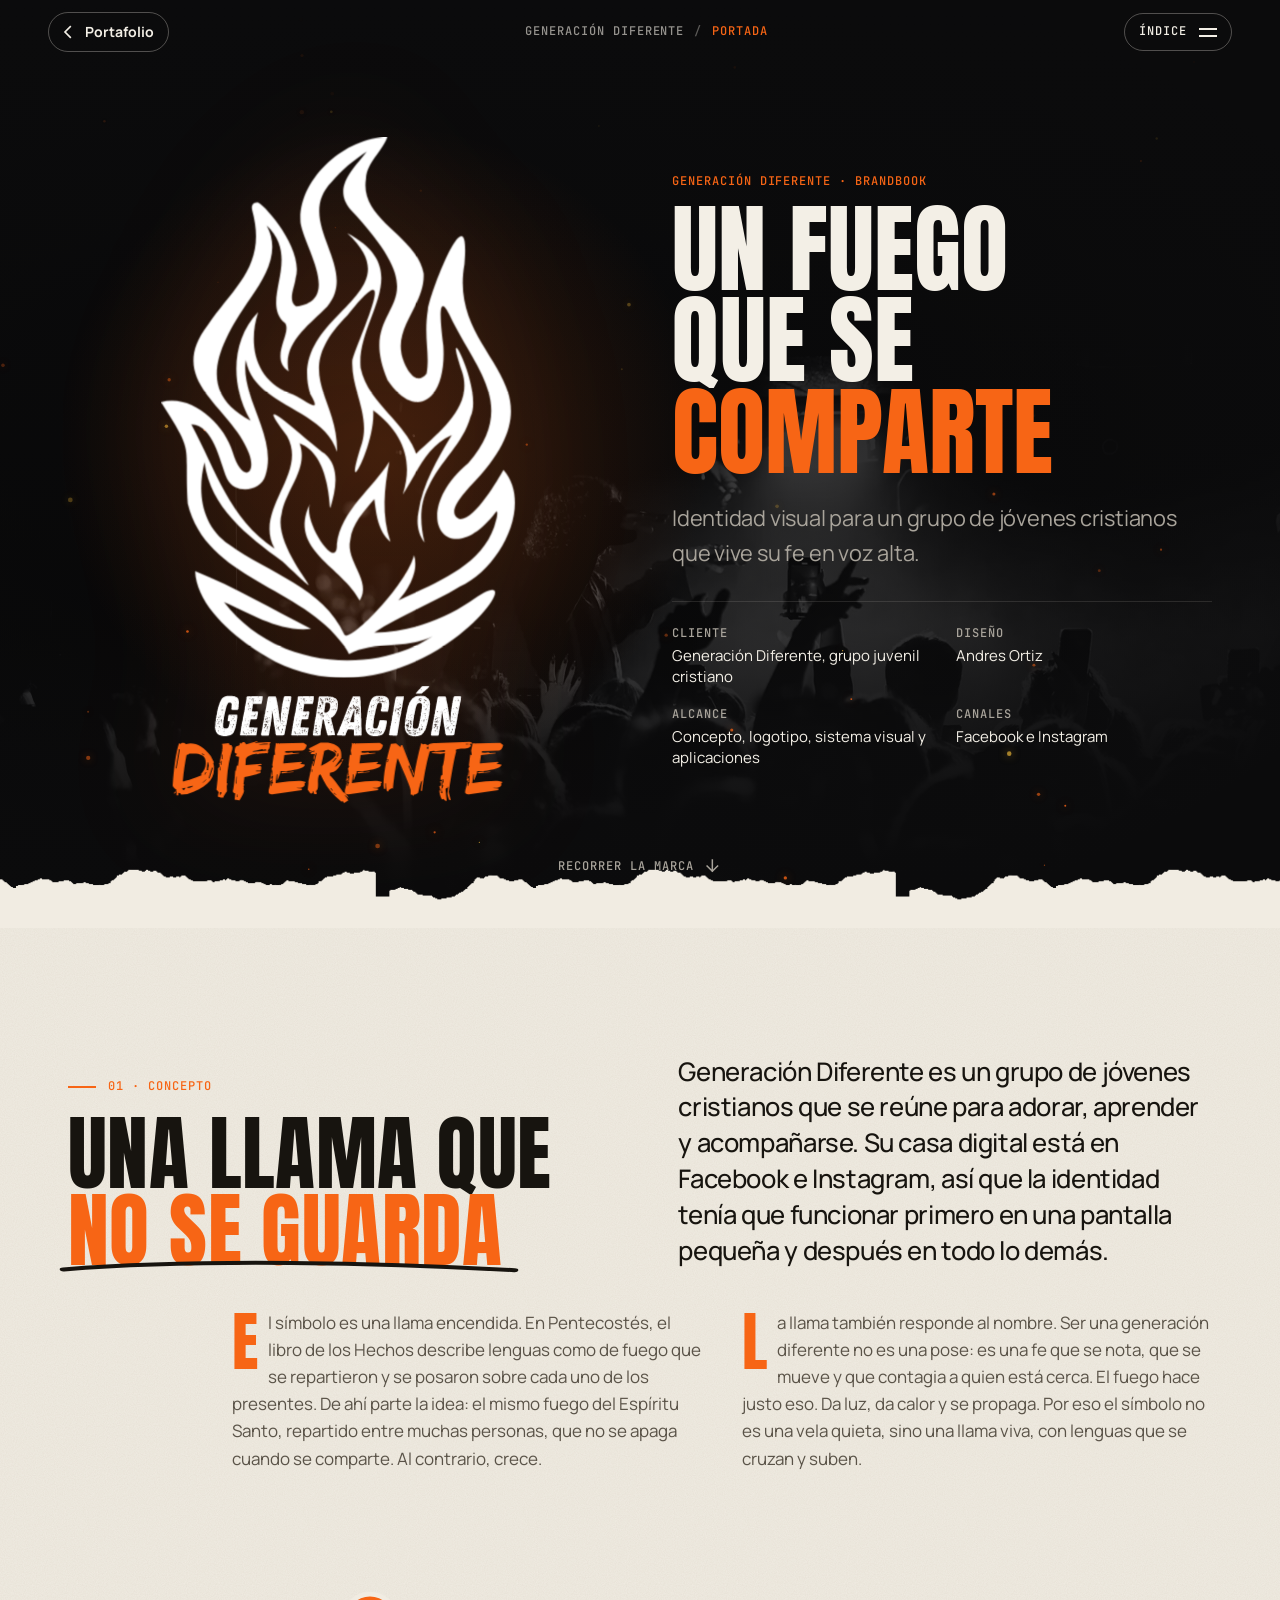
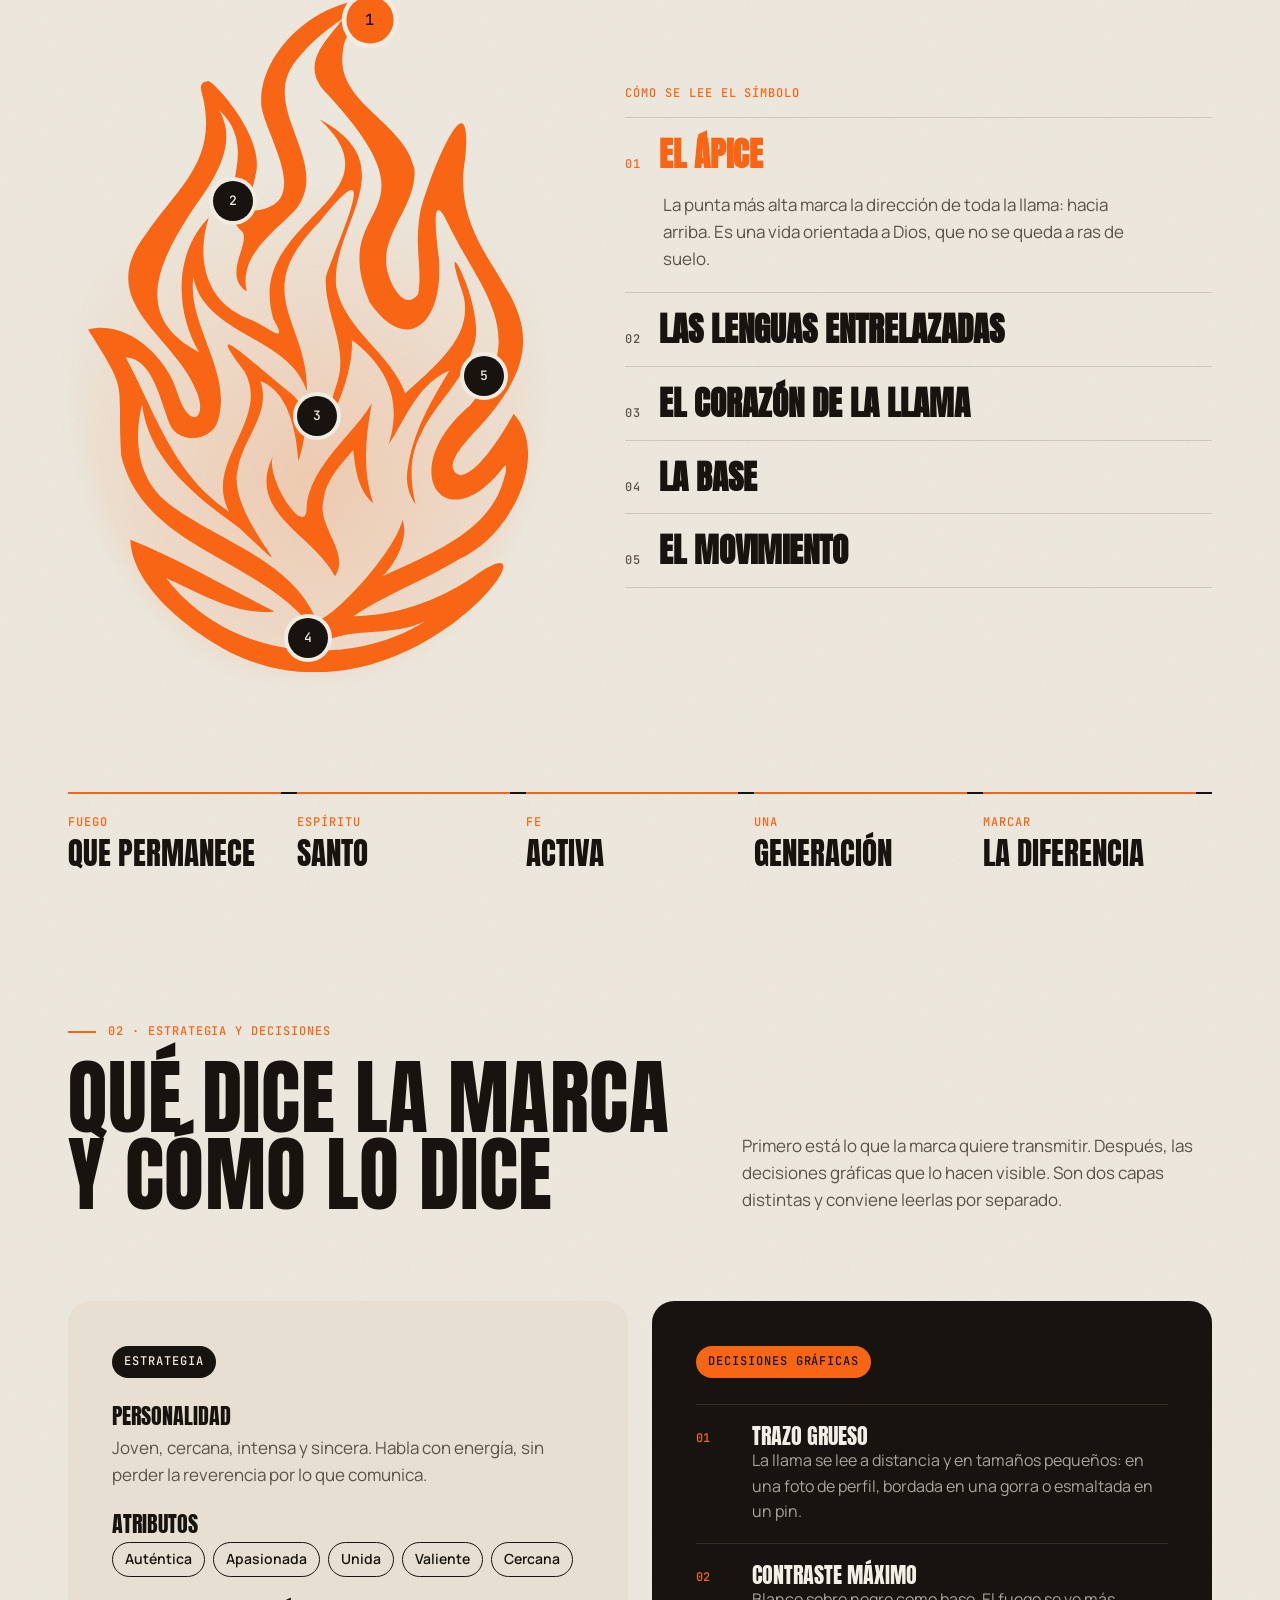
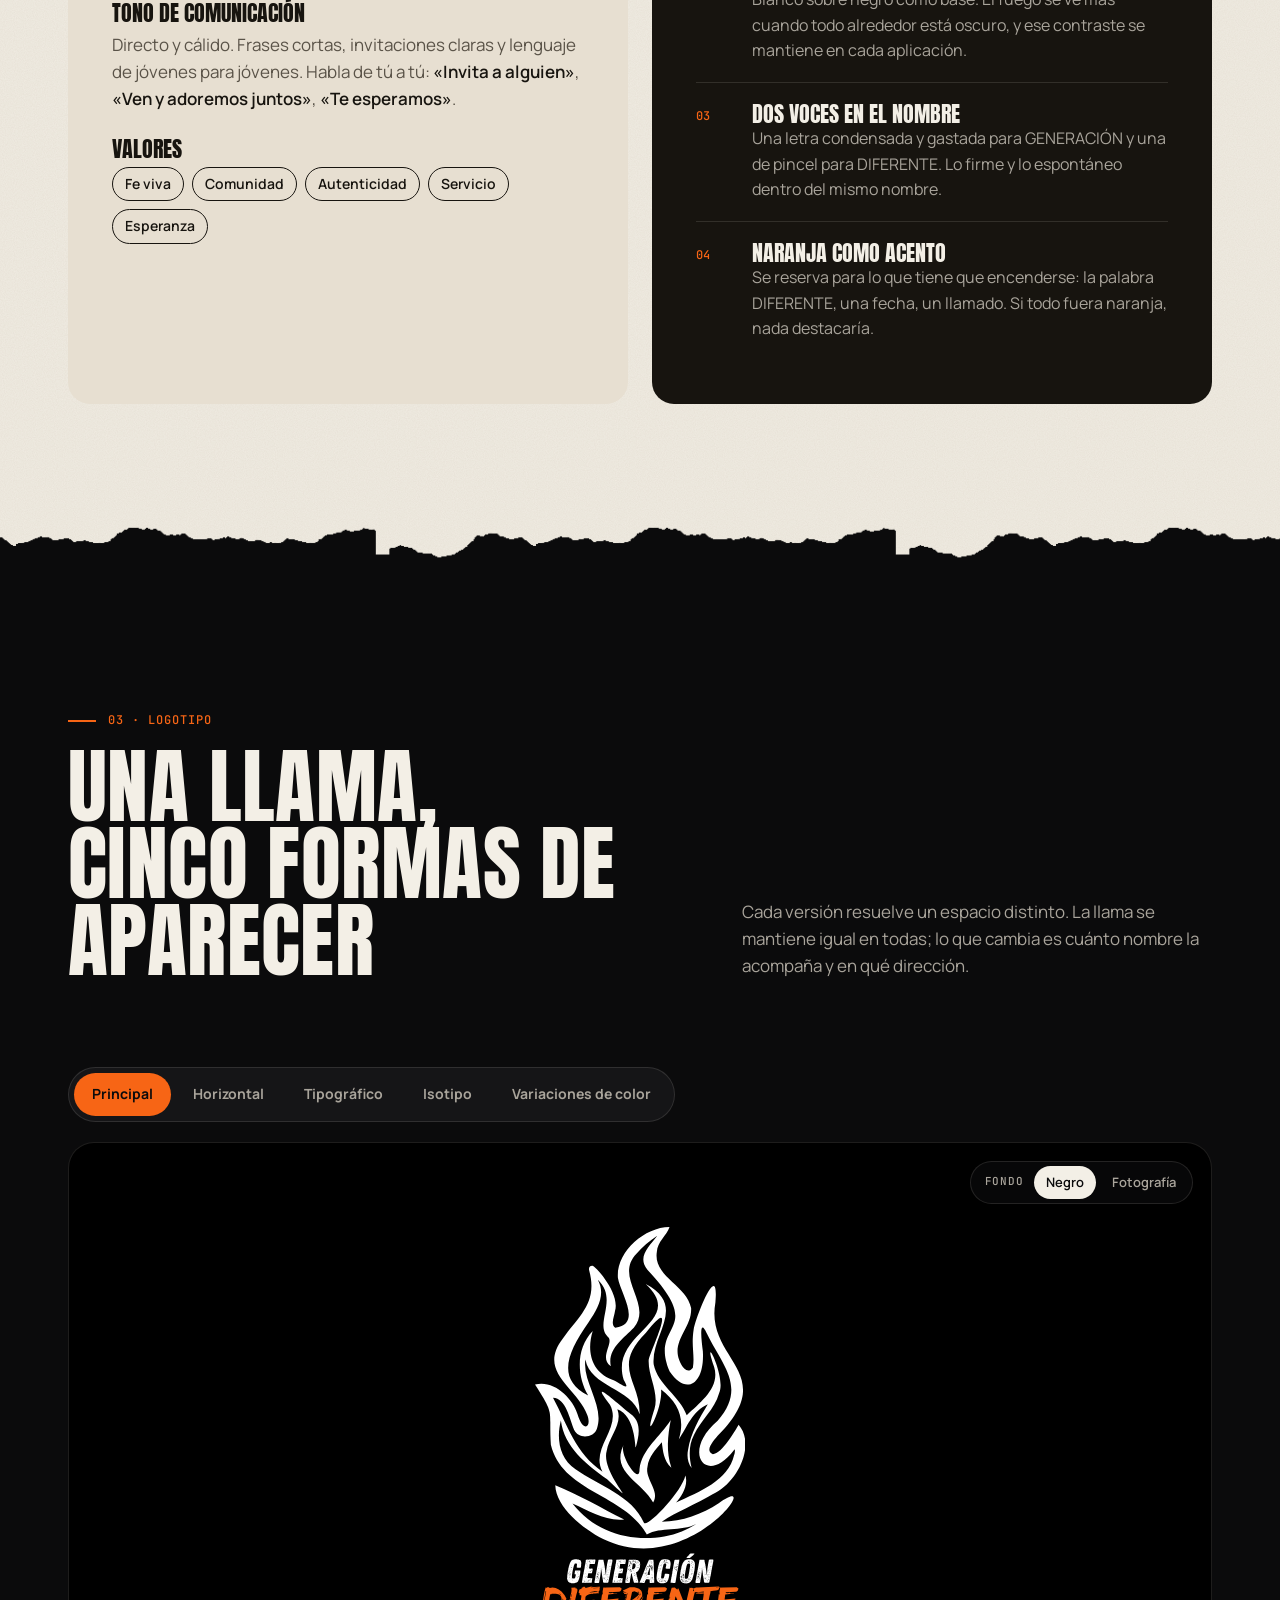
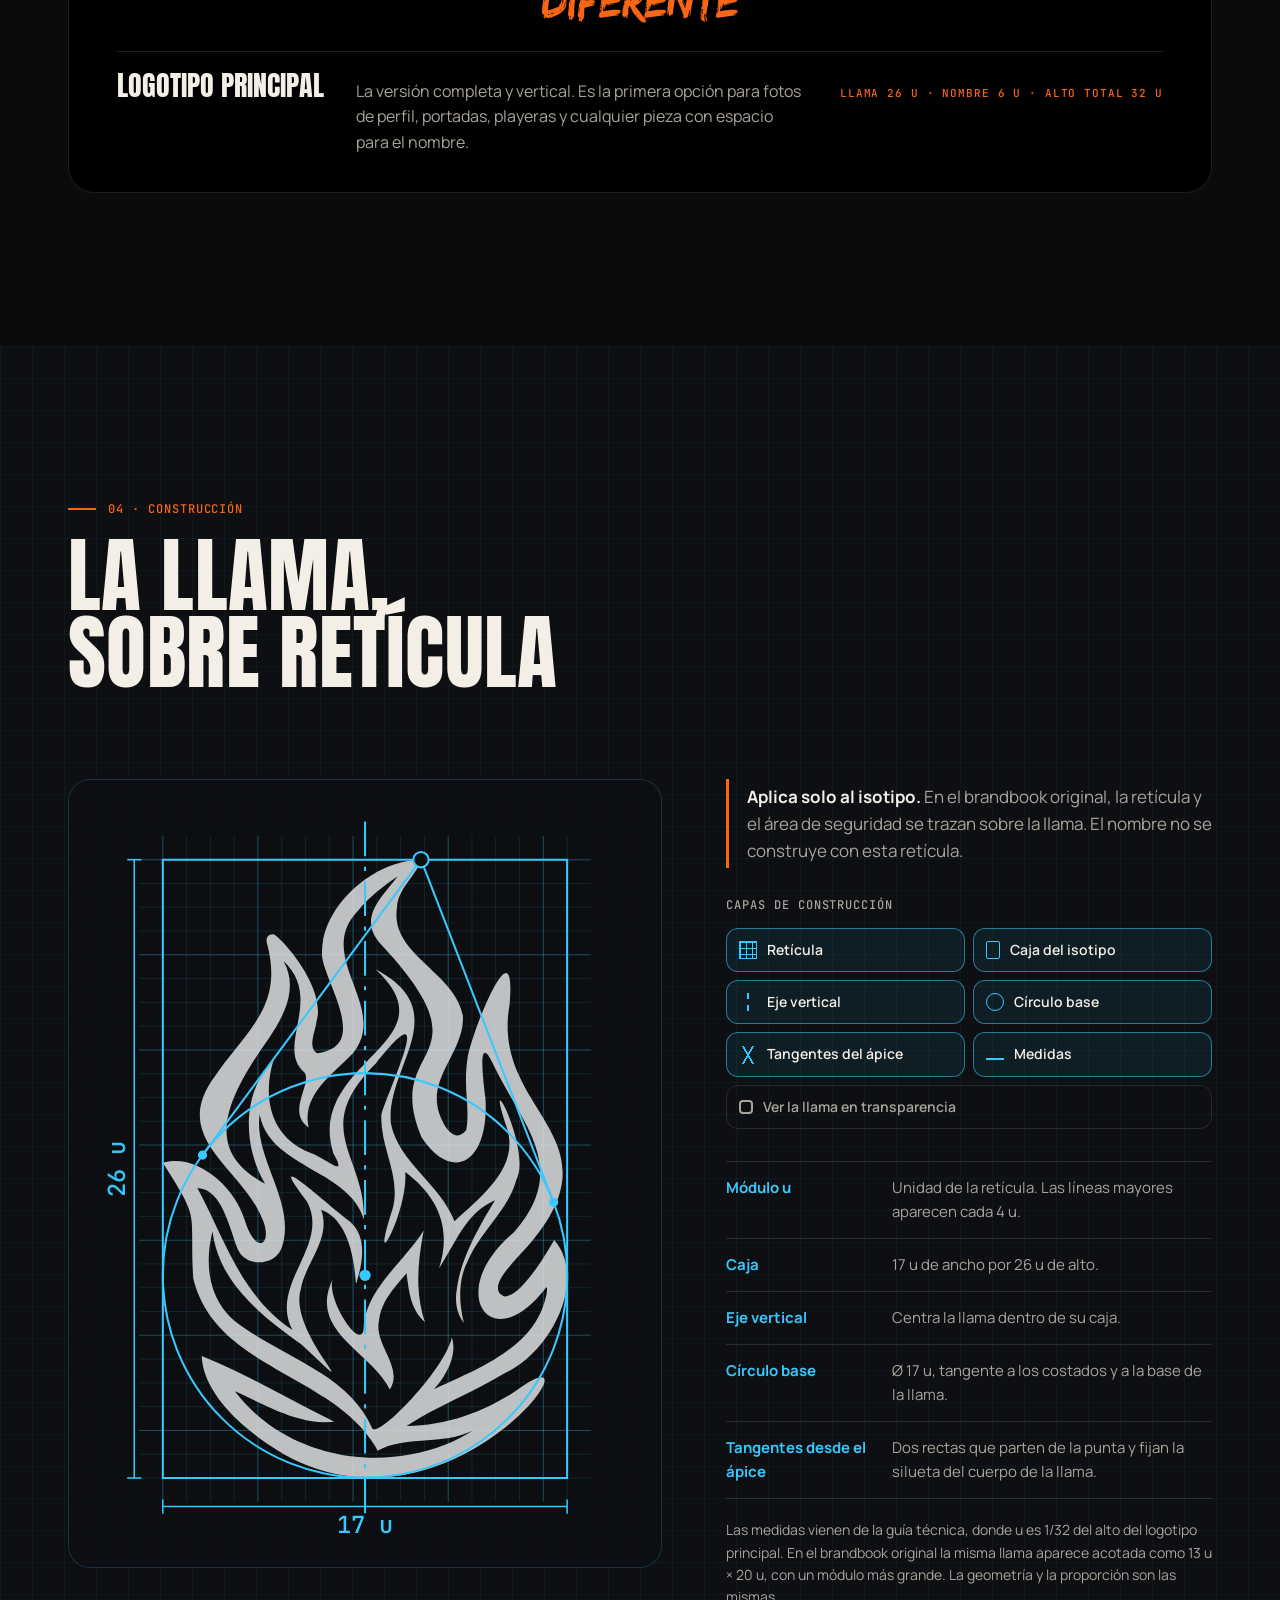
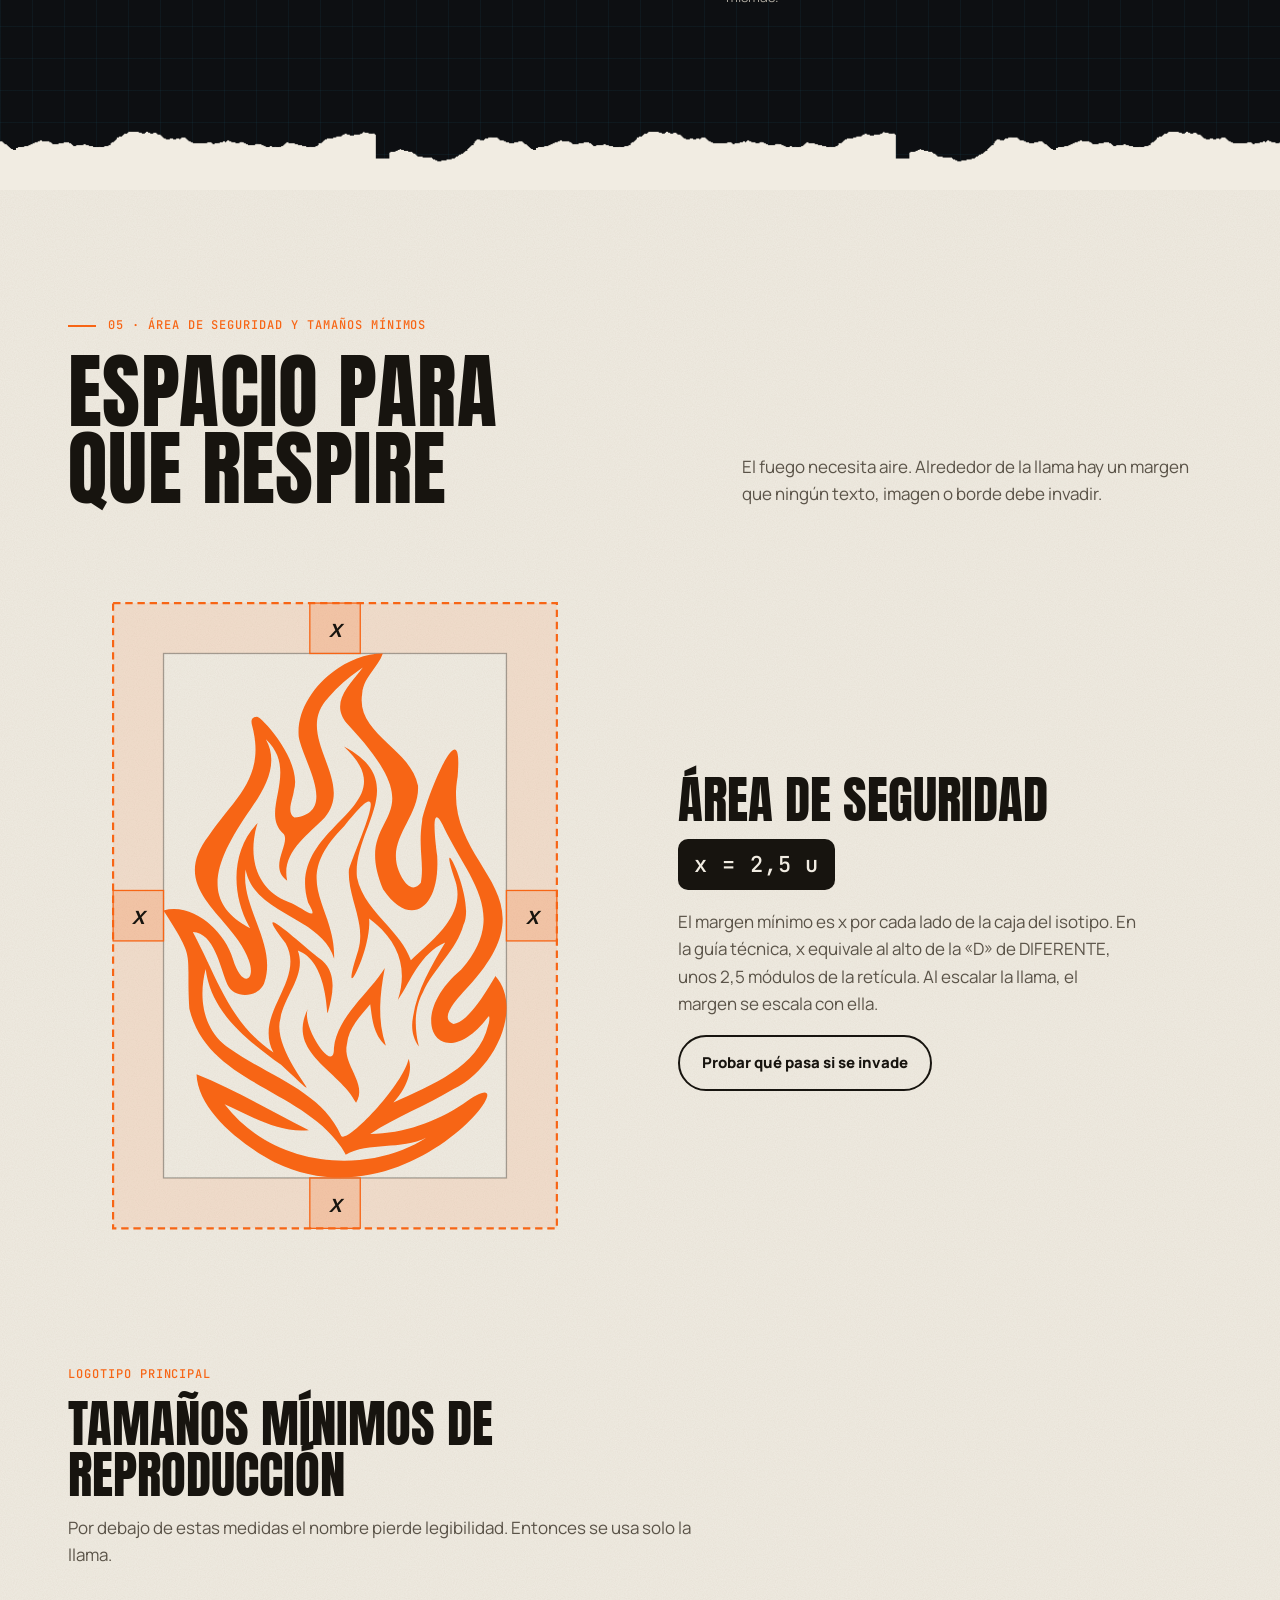
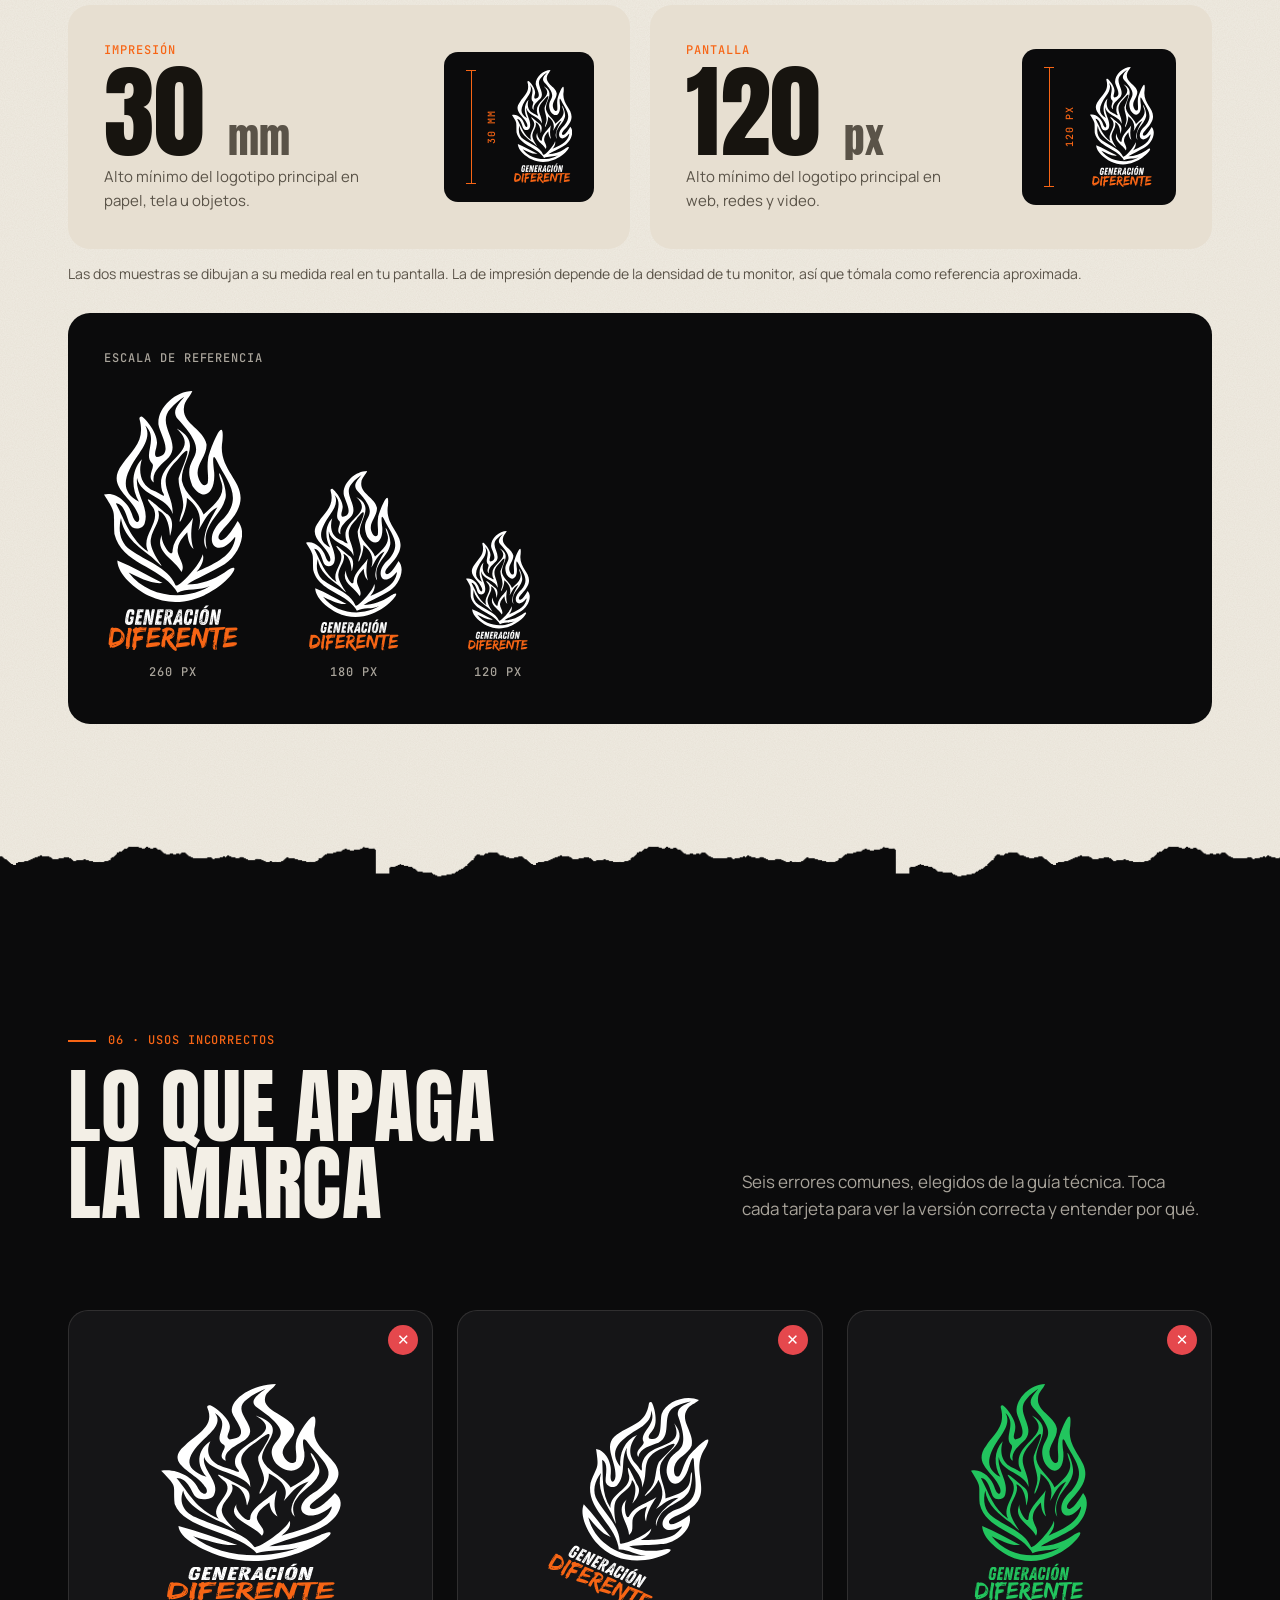
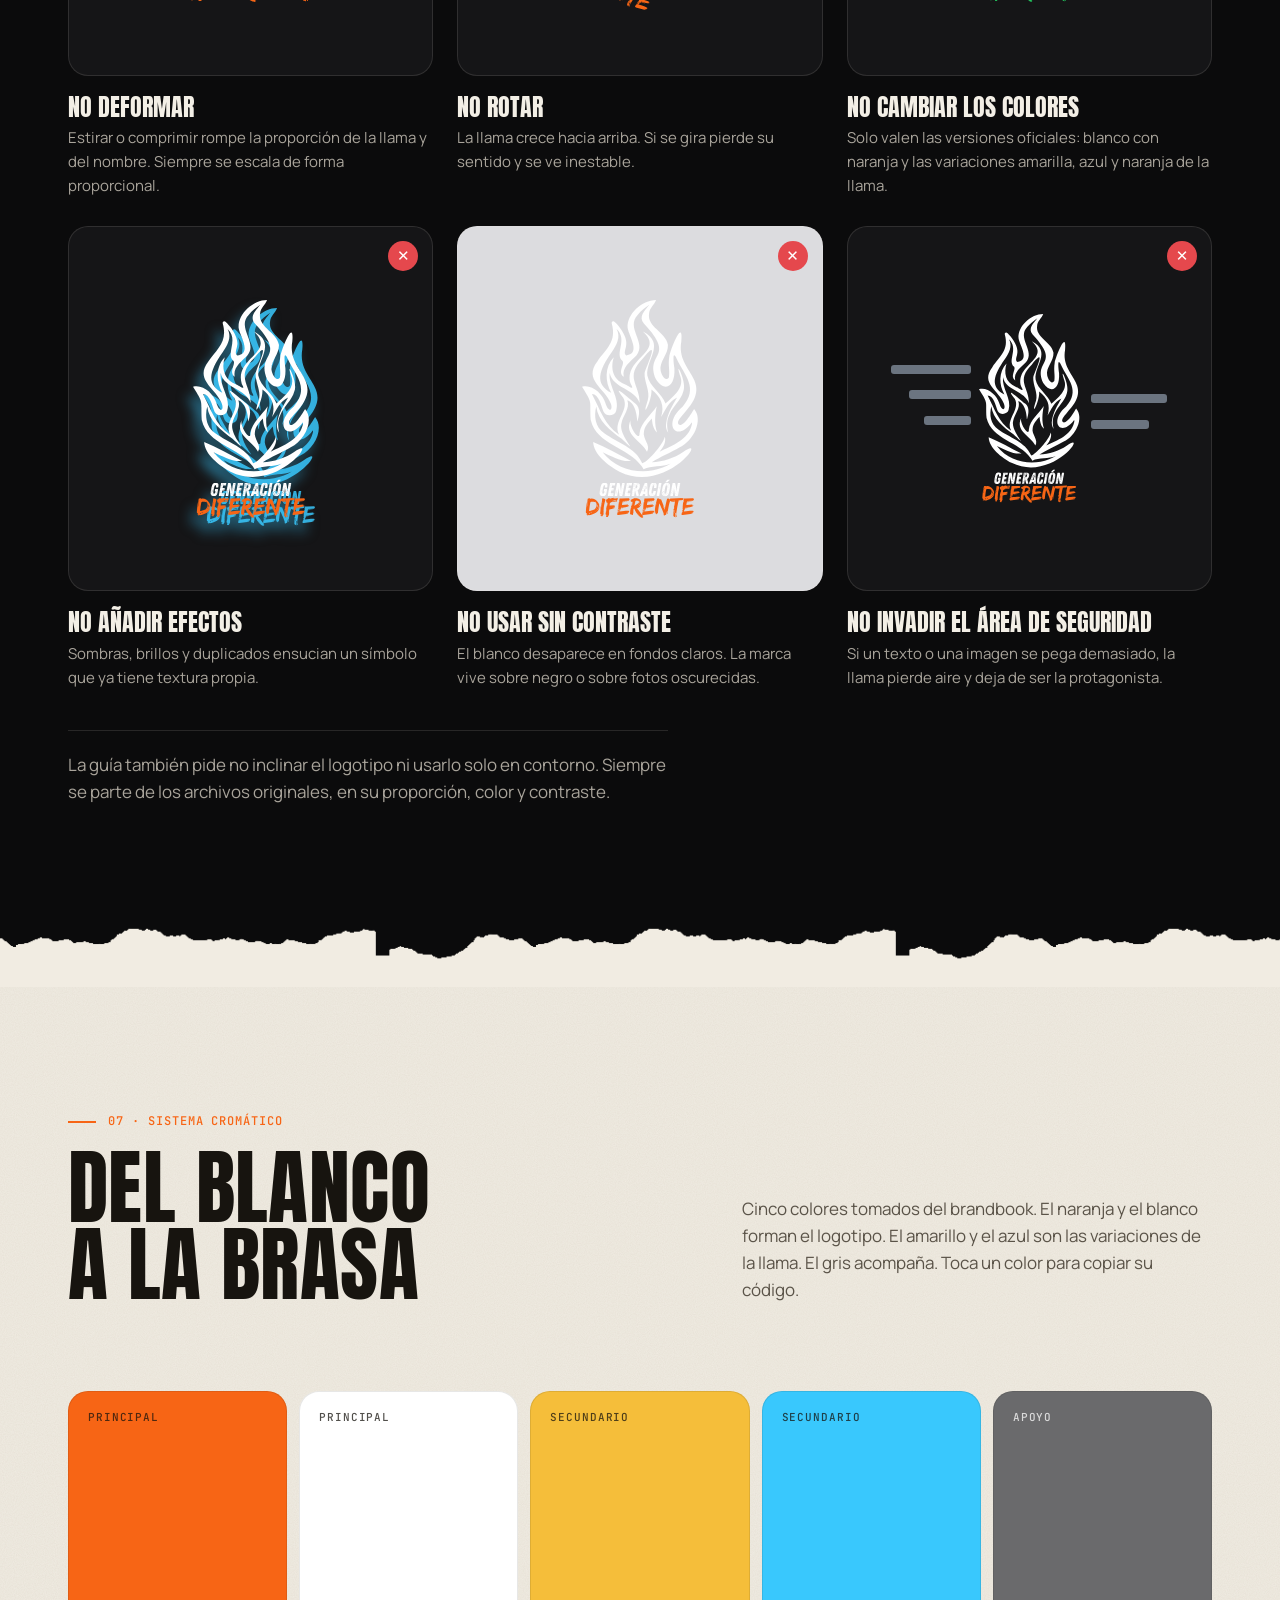
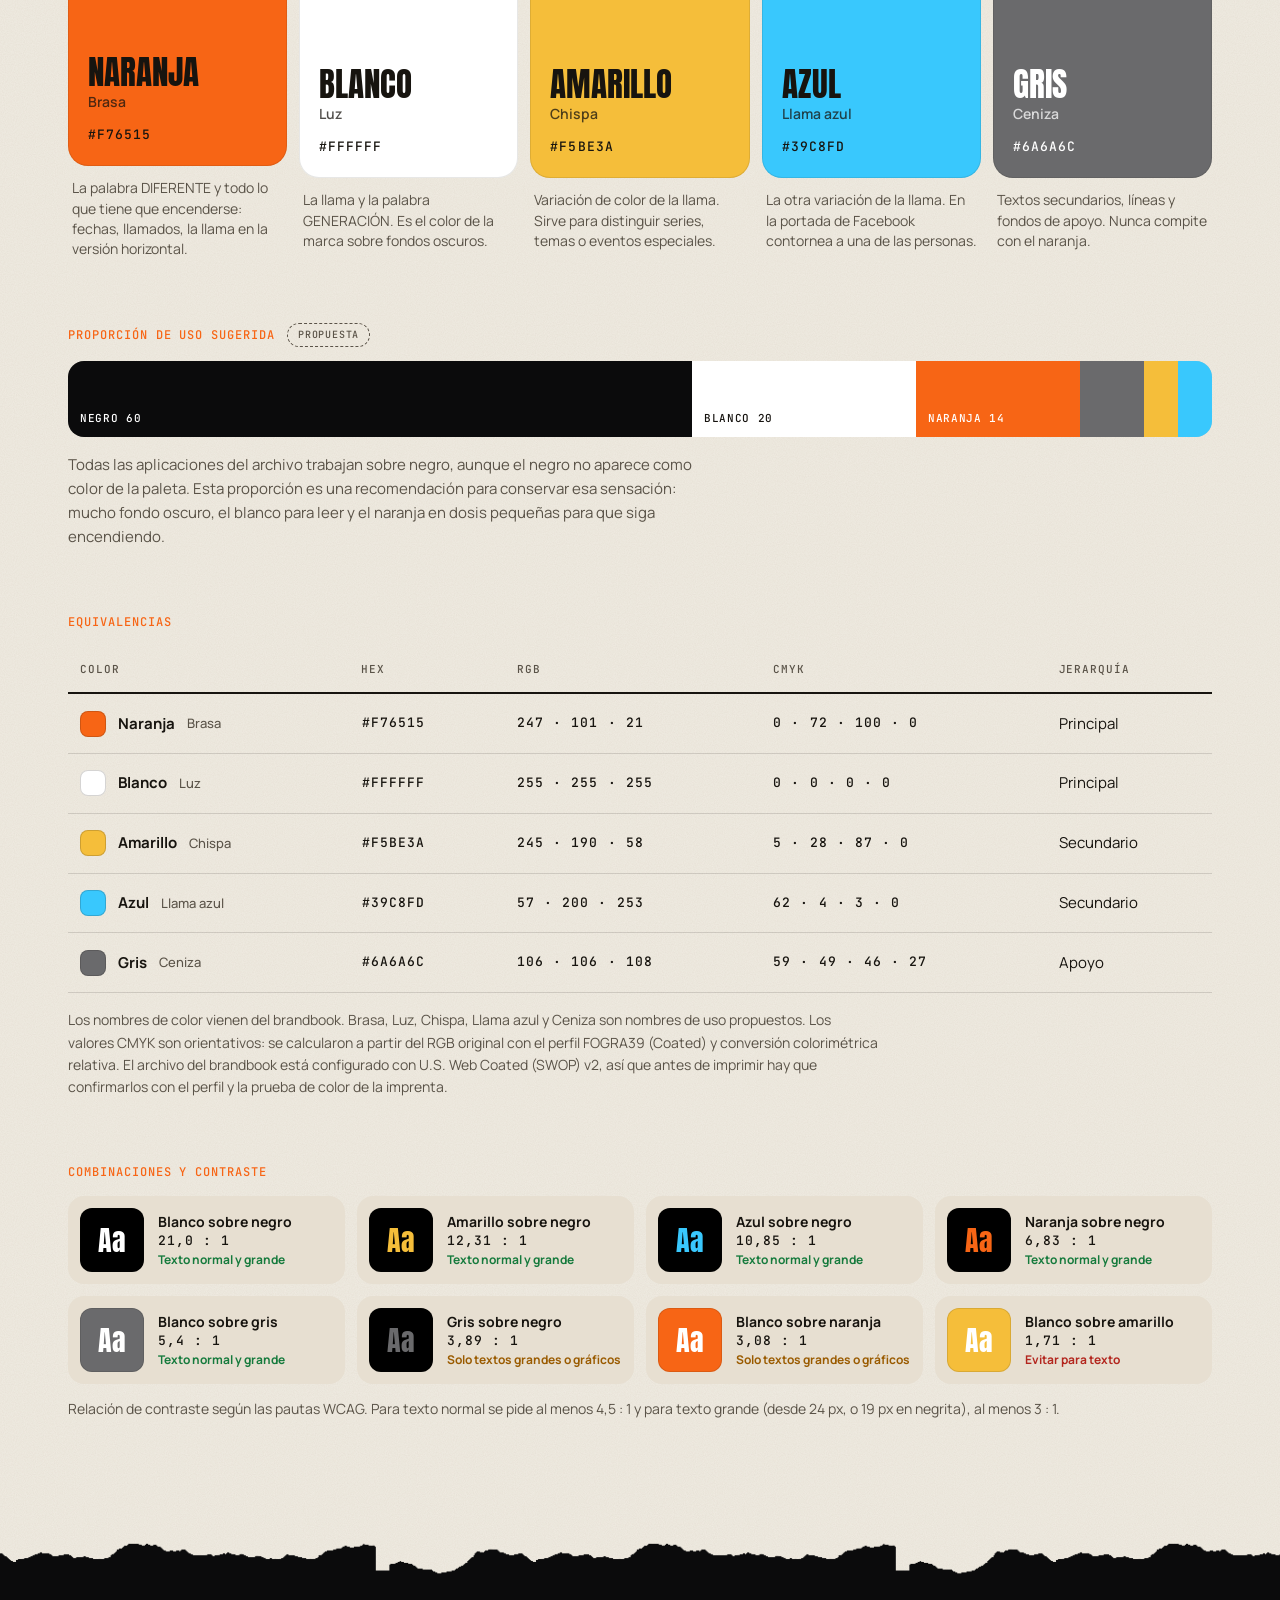
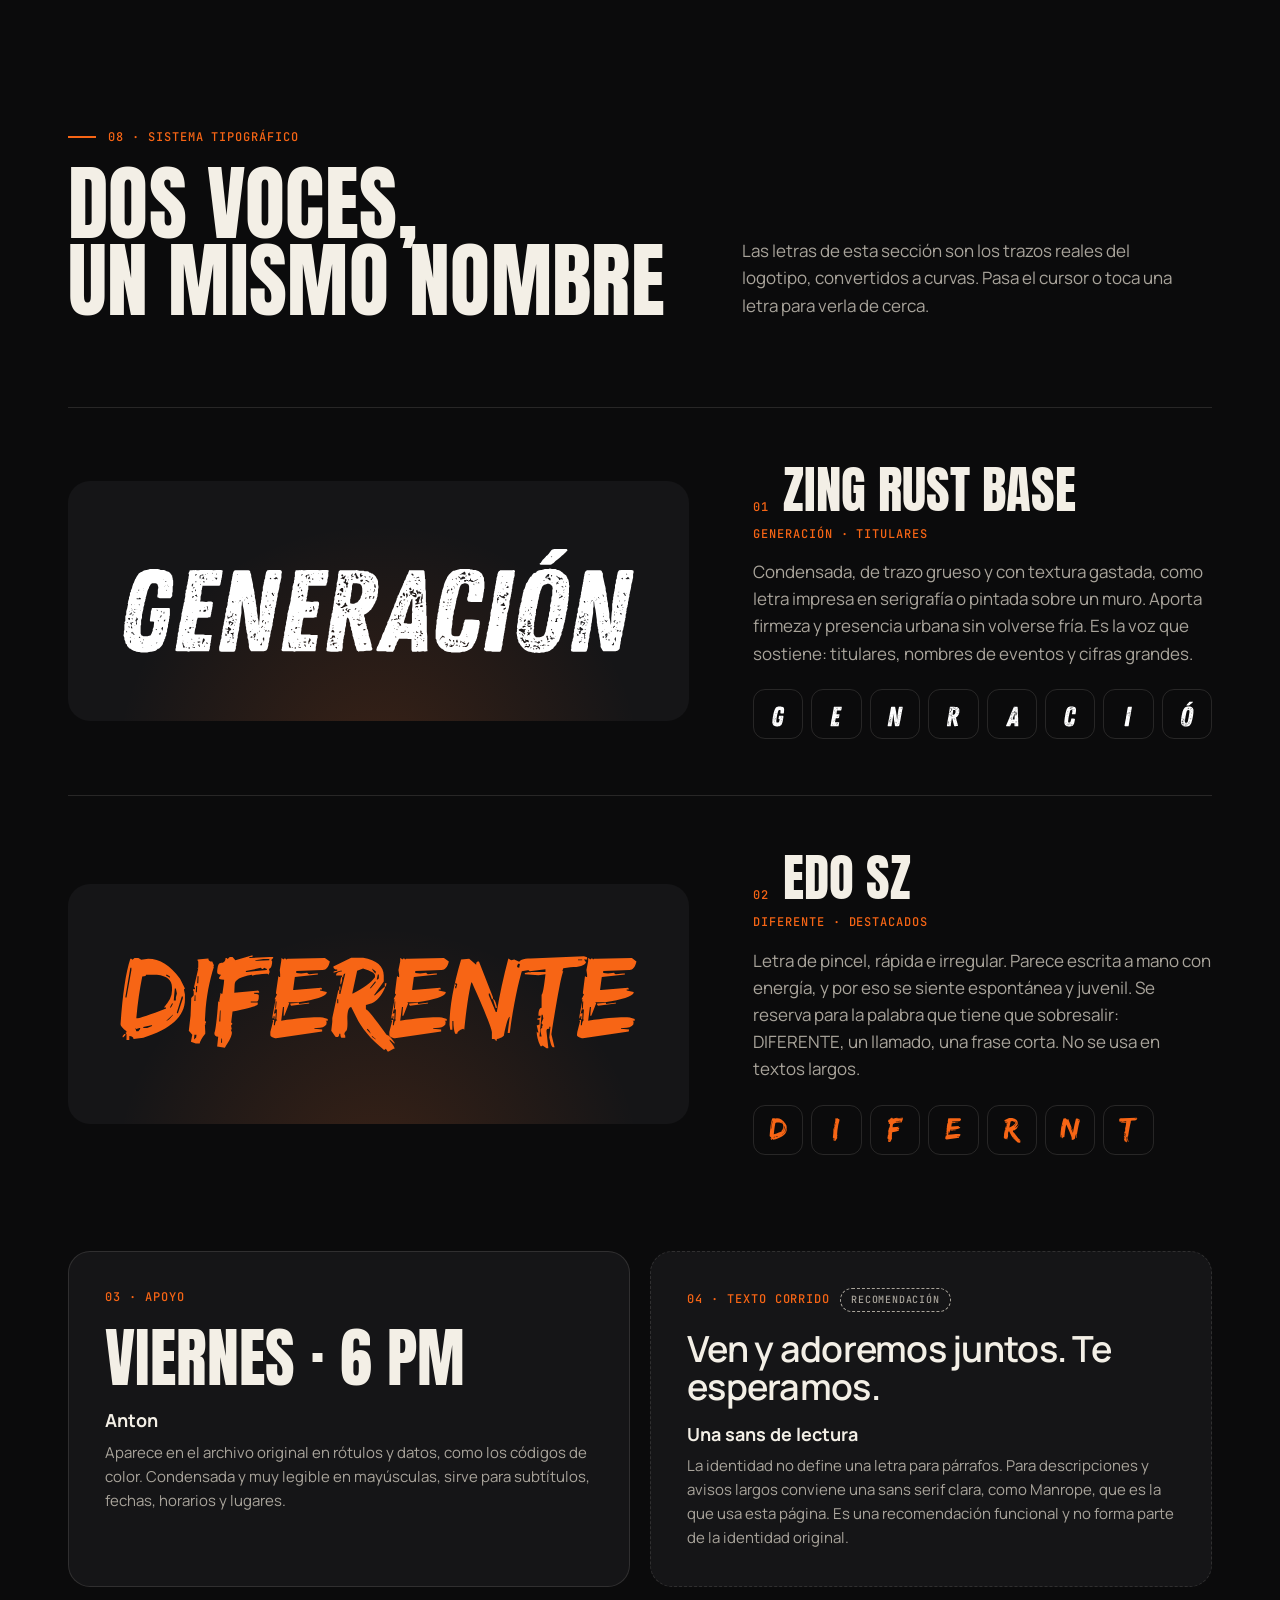
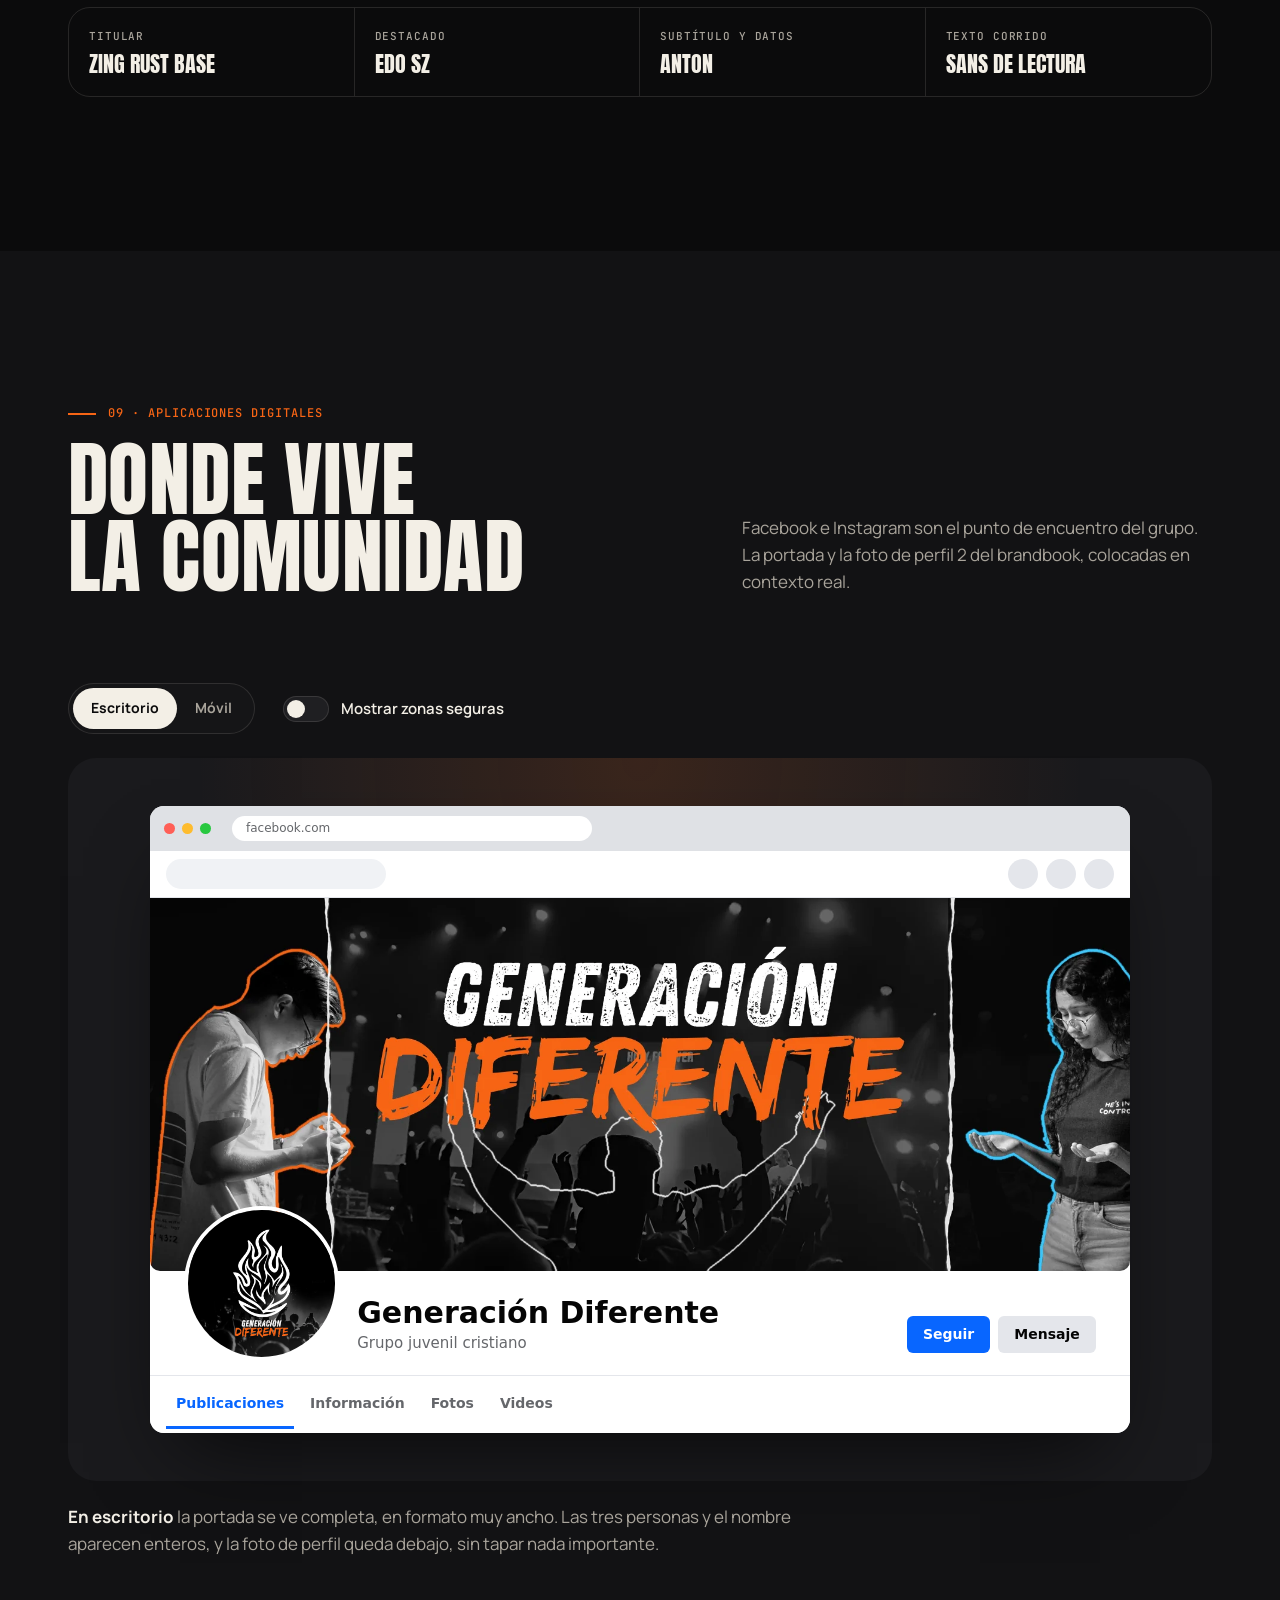
==== brandbook/generacion-diferente/index.html @ afd9d6ce "Generación Diferente: brandbook interactivo y caso de identidad completo Co-Authored-By: Claude Opus" ====
<!doctype html>
<html lang="es" class="no-js">
<head>
<meta charset="utf-8">
<meta name="viewport" content="width=device-width,initial-scale=1">
<title>Generación Diferente · Brandbook · Andres Ortiz</title>
<meta name="description" content="Identidad visual de Generación Diferente, grupo juvenil cristiano: concepto, logotipo, construcción, color, tipografía y aplicaciones. Diseño de Andres Ortiz.">
<meta name="theme-color" content="#0b0b0c">
<meta property="og:title" content="Generación Diferente · Brandbook">
<meta property="og:description" content="Identidad visual para un grupo juvenil cristiano. Diseño de Andres Ortiz.">
<meta property="og:image" content="../../assets/proyectos/generacion-diferente/portada.webp">
<link rel="icon" href="../../assets/proyectos/generacion-diferente/isotipo.svg" type="image/svg+xml">
<link rel="preload" href="../../assets/fonts/anton-latin-400-normal.woff2" as="font" type="font/woff2" crossorigin>
<link rel="preload" href="../../assets/fonts/manrope-latin-wght-normal.woff2" as="font" type="font/woff2" crossorigin>
<script>document.documentElement.classList.replace('no-js', 'js');</script>
<link rel="stylesheet" href="brandbook.css?v=20261019a">
</head>
<body data-tono="noche">
<svg class="sprite" aria-hidden="true" focusable="false" width="0" height="0" style="position:absolute;width:0;height:0;overflow:hidden"><defs><g id="gd-flama"><path d="M 464,1040 C 439,1209 608,1383 551,1557 C 530,1628 414,1641 380,1569 C 346,1487 319,1331 221,1327 C 332,1534 389,1745 592,1881 C 497,1704 742,1551 648,1379 C 469,1146 732,1398 816,1458 C 886,1519 865,1620 842,1697 C 835,1722 846,1465 704,1412 C 745,1526 642,1617 624,1725 C 573,1894 916,2208 627,1938 C 469,1824 305,1696 280,1497 C 246,1629 266,1780 390,1863 C 566,1990 812,2057 903,2264 C 924,2307 1184,2038 1214,1910 C 1239,1985 1181,2074 1144,2112 C 1317,2031 1535,1951 1580,1754 C 1584,1748 1590,1702 1579,1718 C 1367,1997 1180,1732 1456,1500 C 1678,1245 1487,1079 1376,846 C 1315,718 1333,885 1345,977 C 1360,1223 1220,1314 1096,1130 C 936,751 1381,848 929,367 C 851,271 940,193 1003,111 C 946,149 891,193 847,246 C 674,424 975,625 827,802 C 747,884 627,964 655,1091 C 566,1030 671,920 639,876 C 522,777 717,591 557,441 C 618,550 557,661 488,760 C 317,1004 254,1188 485,1310 C 398,1163 393,955 519,826 C 474,967 502,1127 661,1189 C 721,1209 813,1297 751,1191 C 642,830 1228,762 916,474 C 1232,641 955,852 976,1075 C 1007,1229 1171,1312 1224,1457 C 1328,1359 1478,1249 1429,1094 C 1330,805 1527,1172 1466,1294 C 1434,1412 1329,1494 1279,1605 C 1237,1683 1241,1773 1261,1854 C 1232,1815 1224,1767 1234,1717 C 1253,1592 1318,1483 1382,1375 C 1265,1426 1226,1549 1164,1640 C 1214,1485 1161,1362 1032,1265 C 1045,1417 885,1710 982,1411 C 1019,1284 931,1165 939,1039 C 979,916 1155,542 918,840 C 658,1100 877,1198 871,1450 C 811,1253 502,1248 464,1040 M 755,2239 C 615,2254 488,2173 367,2120 C 570,2384 927,2432 1187,2329 C 1226,2314 1262,2295 1296,2273 C 1179,2332 1030,2292 924,2352 C 926,2354 918,2338 900,2312 C 716,2048 287,2021 205,1680 C 188,1404 240,1470 86,1228 C 223,1190 368,1326 405,1450 C 447,1590 514,1552 478,1456 C 401,1247 100,1136 295,883 C 415,709 560,617 492,370 C 489,356 491,338 516,337 C 533,332 727,541 686,676 C 683,712 649,776 688,801 C 894,777 725,537 708,428 C 692,240 903,46 1095,46 C 1072,111 1004,158 1000,231 C 970,416 1224,481 1257,654 C 1264,787 1134,882 1158,1010 C 1165,1054 1217,1169 1270,1101 C 1286,1007 1256,941 1276,814 C 1292,719 1468,275 1439,613 C 1361,1049 1924,1132 1463,1605 C 1436,1637 1351,1725 1420,1750 C 1489,1748 1590,1570 1613,1530 C 1744,1680 1604,1966 1418,2051 C 1298,2124 1146,2183 1037,2256 C 1191,2254 1339,2201 1464,2118 C 1826,1851 1248,2701 597,2386 C 445,2306 244,2149 238,1982 C 412,2051 584,2154 755,2239"/><path d="M 1104,1493 C 1081,1615 1069,1731 1109,1851 C 1050,1798 1046,1724 1037,1660 C 991,1714 938,1769 930,1842 C 907,1936 1028,2026 972,2113 C 897,1963 649,1885 750,1681 C 718,1759 874,1991 870,1861 C 886,1714 1031,1611 1104,1493"/></g><path id="gd-l2" d="M 432,2560 L 433,2563 L 433,2573 L 432,2576 L 432,2579 L 432,2582 L 432,2584 L 432,2587 L 431,2590 L 431,2592 L 431,2596 L 429,2599 L 427,2601 L 422,2601 L 418,2601 L 414,2601 L 411,2601 L 404,2601 L 402,2600 L 399,2599 L 399,2597 L 399,2595 L 400,2591 L 400,2587 L 400,2586 L 400,2583 L 401,2579 L 401,2577 L 400,2574 L 400,2573 L 399,2571 L 398,2570 L 395,2569 L 390,2569 L 388,2569 L 386,2570 L 384,2572 L 383,2574 L 382,2576 L 381,2577 L 381,2579 L 379,2582 L 378,2585 L 377,2588 L 377,2590 L 376,2592 L 376,2593 L 375,2596 L 375,2597 L 374,2599 L 374,2602 L 373,2604 L 373,2606 L 372,2609 L 371,2611 L 371,2613 L 371,2615 L 370,2618 L 369,2621 L 369,2624 L 368,2628 L 367,2632 L 367,2633 L 366,2636 L 366,2638 L 366,2642 L 366,2643 L 365,2646 L 364,2648 L 364,2651 L 364,2655 L 364,2658 L 363,2660 L 363,2661 L 363,2664 L 363,2668 L 363,2672 L 363,2674 L 363,2677 L 364,2679 L 365,2681 L 366,2681 L 369,2683 L 373,2683 L 378,2683 L 381,2682 L 384,2681 L 386,2678 L 387,2676 L 388,2673 L 389,2671 L 389,2668 L 391,2663 L 392,2653 L 392,2652 L 390,2651 L 384,2651 L 383,2650 L 383,2647 L 384,2640 L 385,2634 L 385,2632 L 385,2630 L 387,2624 L 387,2623 L 388,2622 L 394,2622 L 396,2622 L 400,2622 L 404,2622 L 413,2622 L 415,2622 L 418,2622 L 424,2622 L 426,2623 L 426,2629 L 426,2632 L 426,2634 L 426,2638 L 425,2640 L 425,2641 L 425,2643 L 425,2644 L 424,2647 L 424,2649 L 424,2651 L 423,2652 L 423,2655 L 422,2657 L 422,2660 L 422,2662 L 421,2665 L 420,2668 L 420,2672 L 419,2675 L 418,2677 L 418,2682 L 417,2683 L 416,2685 L 416,2687 L 414,2690 L 414,2692 L 413,2694 L 412,2695 L 411,2699 L 410,2701 L 408,2704 L 404,2708 L 402,2710 L 400,2710 L 398,2712 L 395,2714 L 391,2715 L 386,2716 L 385,2716 L 381,2717 L 377,2718 L 372,2718 L 369,2718 L 366,2718 L 364,2718 L 360,2717 L 359,2717 L 354,2716 L 352,2715 L 348,2714 L 344,2712 L 341,2710 L 339,2709 L 336,2706 L 335,2705 L 334,2704 L 333,2700 L 331,2699 L 330,2696 L 330,2694 L 329,2692 L 328,2690 L 328,2688 L 328,2686 L 326,2681 L 327,2677 L 327,2674 L 327,2671 L 328,2670 L 328,2666 L 328,2665 L 328,2663 L 328,2660 L 328,2658 L 329,2655 L 328,2653 L 330,2650 L 330,2647 L 330,2643 L 330,2640 L 332,2636 L 332,2632 L 332,2630 L 333,2626 L 334,2623 L 335,2618 L 336,2614 L 335,2612 L 336,2610 L 336,2608 L 337,2605 L 338,2602 L 338,2599 L 339,2597 L 340,2594 L 340,2592 L 340,2590 L 341,2588 L 342,2587 L 342,2585 L 342,2584 L 343,2582 L 344,2580 L 345,2577 L 345,2576 L 346,2573 L 347,2570 L 348,2568 L 349,2566 L 350,2563 L 351,2562 L 351,2560 L 353,2558 L 354,2555 L 355,2554 L 356,2552 L 357,2551 L 359,2548 L 363,2545 L 366,2544 L 369,2542 L 372,2541 L 376,2540 L 380,2539 L 383,2538 L 391,2538 L 397,2538 L 400,2538 L 404,2539 L 406,2540 L 409,2540 L 413,2540 L 415,2541 L 419,2543 L 423,2544 L 426,2546 L 429,2550 L 430,2552 L 431,2552 L 431,2555 L 432,2558 L 432,2560 Z M 412,2562 L 414,2562 L 412,2561 L 412,2562 Z M 418,2566 L 418,2565 L 418,2564 L 417,2564 L 416,2566 L 418,2566 Z M 420,2573 L 422,2573 L 421,2572 L 420,2573 Z M 414,2576 L 417,2574 L 416,2574 L 414,2575 L 414,2576 Z M 364,2576 L 365,2578 L 364,2576 L 363,2575 L 364,2576 Z M 424,2577 L 424,2576 L 422,2576 L 424,2577 Z M 369,2580 L 370,2579 L 368,2580 L 369,2580 Z M 358,2584 L 358,2585 L 359,2585 L 360,2584 L 360,2583 L 359,2582 L 358,2584 Z M 418,2585 L 420,2584 L 419,2583 L 418,2584 L 418,2585 Z M 368,2585 L 369,2584 L 368,2584 L 368,2585 Z M 355,2588 L 355,2590 L 356,2590 L 356,2589 L 355,2588 Z M 363,2603 L 364,2602 L 363,2601 L 362,2601 L 361,2600 L 360,2600 L 358,2602 L 356,2601 L 355,2601 L 354,2602 L 355,2603 L 356,2603 L 358,2603 L 361,2603 L 363,2603 Z M 359,2613 L 359,2614 L 360,2616 L 361,2616 L 361,2615 L 360,2614 L 359,2613 L 359,2613 Z M 351,2614 L 350,2615 L 351,2615 L 351,2614 Z M 343,2614 L 342,2615 L 343,2616 L 344,2615 L 343,2614 Z M 344,2622 L 342,2622 L 343,2623 L 344,2622 Z M 354,2624 L 354,2624 L 355,2625 L 356,2624 L 354,2624 Z M 350,2624 L 349,2625 L 350,2626 L 351,2626 L 352,2625 L 351,2624 L 350,2624 Z M 399,2626 L 397,2626 L 398,2627 L 398,2628 L 400,2628 L 399,2626 Z M 346,2626 L 345,2626 L 344,2626 L 344,2627 L 344,2628 L 345,2627 L 346,2626 Z M 361,2628 L 363,2627 L 363,2626 L 362,2627 L 361,2628 Z M 406,2628 L 406,2628 L 407,2630 L 407,2632 L 408,2631 L 408,2630 L 409,2628 L 407,2629 L 406,2628 Z M 349,2630 L 347,2629 L 348,2631 L 350,2633 L 352,2632 L 351,2631 L 350,2632 L 349,2630 L 349,2630 Z M 339,2629 L 338,2630 L 340,2630 L 339,2629 Z M 412,2634 L 414,2634 L 414,2633 L 414,2630 L 414,2630 L 413,2630 L 412,2634 Z M 340,2634 L 339,2637 L 340,2637 L 341,2636 L 343,2636 L 343,2635 L 344,2634 L 344,2632 L 343,2631 L 343,2632 L 342,2634 L 340,2634 Z M 348,2635 L 346,2636 L 345,2638 L 347,2638 L 347,2637 L 348,2635 Z M 405,2641 L 404,2642 L 405,2643 L 407,2641 L 408,2640 L 409,2638 L 408,2638 L 406,2638 L 406,2640 L 405,2641 Z M 357,2647 L 357,2645 L 356,2644 L 354,2642 L 354,2645 L 354,2646 L 352,2648 L 352,2650 L 353,2651 L 354,2652 L 354,2653 L 353,2655 L 353,2658 L 355,2657 L 355,2656 L 355,2654 L 355,2652 L 354,2650 L 355,2649 L 357,2647 Z M 336,2646 L 337,2647 L 338,2647 L 339,2648 L 340,2647 L 340,2645 L 340,2644 L 338,2643 L 337,2644 L 336,2644 L 336,2646 Z M 346,2646 L 346,2645 L 345,2644 L 343,2645 L 344,2646 L 346,2647 L 346,2646 Z M 415,2647 L 414,2648 L 413,2649 L 413,2651 L 414,2651 L 415,2650 L 416,2649 L 416,2647 L 415,2647 Z M 400,2649 L 400,2650 L 401,2651 L 402,2650 L 402,2649 L 401,2648 L 400,2649 Z M 335,2654 L 335,2653 L 333,2652 L 334,2655 L 335,2654 Z M 343,2658 L 344,2659 L 342,2664 L 343,2665 L 344,2666 L 345,2666 L 345,2664 L 344,2663 L 344,2662 L 344,2660 L 344,2658 L 344,2656 L 344,2655 L 344,2654 L 346,2654 L 347,2654 L 347,2653 L 346,2652 L 344,2653 L 343,2654 L 340,2654 L 340,2655 L 341,2655 L 342,2657 L 343,2658 Z M 350,2661 L 351,2661 L 351,2659 L 350,2661 Z M 338,2664 L 339,2664 L 340,2663 L 338,2662 L 336,2662 L 338,2664 Z M 411,2663 L 410,2663 L 409,2664 L 408,2665 L 408,2666 L 407,2668 L 409,2668 L 410,2669 L 410,2670 L 410,2671 L 410,2672 L 411,2669 L 411,2663 Z M 398,2667 L 395,2668 L 397,2670 L 398,2668 L 398,2667 Z M 334,2674 L 334,2673 L 332,2671 L 332,2673 L 332,2674 L 334,2674 Z M 347,2680 L 349,2680 L 350,2679 L 348,2677 L 348,2676 L 346,2675 L 345,2674 L 345,2673 L 343,2674 L 343,2675 L 344,2677 L 346,2677 L 347,2677 L 348,2679 L 347,2680 Z M 404,2677 L 403,2677 L 402,2678 L 403,2679 L 406,2679 L 406,2678 L 406,2675 L 405,2675 L 404,2677 Z M 359,2685 L 360,2686 L 362,2687 L 362,2686 L 362,2685 L 361,2684 L 360,2684 L 359,2685 Z M 340,2684 L 340,2685 L 340,2686 L 342,2685 L 340,2684 Z M 350,2689 L 351,2689 L 351,2688 L 350,2688 L 350,2689 Z M 368,2690 L 368,2691 L 369,2692 L 370,2690 L 368,2690 Z M 342,2694 L 342,2692 L 340,2692 L 340,2694 L 340,2695 L 340,2696 L 341,2698 L 342,2696 L 342,2694 Z M 363,2693 L 361,2694 L 363,2694 L 364,2694 L 363,2693 Z M 366,2696 L 365,2698 L 366,2699 L 367,2699 L 367,2696 L 366,2696 Z M 398,2698 L 399,2697 L 398,2696 L 397,2697 L 397,2698 L 397,2699 L 397,2699 L 398,2698 Z M 386,2702 L 385,2704 L 385,2704 L 386,2704 L 386,2702 Z M 393,2703 L 393,2702 L 393,2704 L 393,2703 Z M 367,2706 L 367,2707 L 369,2708 L 367,2706 Z"/><path id="gd-l3" d="M 467,2716 L 462,2715 L 456,2715 L 454,2715 L 441,2715 L 438,2714 L 438,2712 L 438,2710 L 439,2708 L 439,2704 L 440,2700 L 441,2696 L 441,2692 L 442,2690 L 442,2688 L 442,2686 L 442,2685 L 443,2683 L 443,2681 L 443,2677 L 444,2674 L 445,2672 L 445,2668 L 445,2666 L 446,2664 L 446,2661 L 446,2660 L 447,2657 L 447,2655 L 448,2652 L 449,2650 L 449,2649 L 450,2645 L 450,2643 L 451,2638 L 451,2634 L 452,2631 L 453,2627 L 453,2625 L 454,2623 L 454,2622 L 454,2620 L 455,2618 L 456,2611 L 457,2609 L 458,2607 L 457,2606 L 458,2602 L 459,2598 L 459,2591 L 460,2590 L 460,2584 L 461,2583 L 462,2581 L 462,2579 L 462,2578 L 462,2576 L 463,2573 L 464,2569 L 464,2568 L 464,2566 L 465,2564 L 465,2563 L 465,2561 L 466,2558 L 466,2556 L 466,2555 L 467,2552 L 467,2550 L 466,2548 L 467,2545 L 468,2544 L 468,2542 L 470,2541 L 474,2541 L 476,2540 L 478,2541 L 480,2540 L 482,2540 L 484,2541 L 487,2541 L 492,2540 L 511,2540 L 517,2540 L 519,2541 L 526,2540 L 531,2540 L 534,2540 L 536,2540 L 538,2541 L 540,2542 L 539,2545 L 539,2547 L 538,2553 L 538,2554 L 538,2556 L 537,2558 L 537,2560 L 536,2563 L 536,2565 L 535,2569 L 535,2570 L 534,2573 L 532,2574 L 521,2574 L 518,2574 L 502,2574 L 496,2574 L 496,2577 L 495,2579 L 495,2582 L 494,2584 L 494,2586 L 494,2591 L 493,2594 L 492,2598 L 492,2599 L 492,2601 L 492,2604 L 491,2608 L 496,2608 L 504,2609 L 509,2608 L 515,2608 L 517,2609 L 519,2611 L 518,2614 L 518,2616 L 518,2618 L 517,2622 L 517,2624 L 516,2627 L 516,2629 L 515,2631 L 515,2634 L 514,2638 L 513,2642 L 513,2642 L 510,2642 L 507,2643 L 504,2643 L 498,2643 L 494,2643 L 491,2643 L 488,2643 L 486,2643 L 485,2646 L 484,2649 L 483,2656 L 482,2658 L 482,2661 L 482,2663 L 481,2665 L 480,2669 L 479,2676 L 479,2678 L 480,2679 L 484,2679 L 498,2679 L 502,2680 L 508,2680 L 514,2680 L 516,2680 L 516,2682 L 516,2683 L 515,2686 L 515,2688 L 514,2694 L 514,2697 L 513,2698 L 513,2700 L 513,2702 L 512,2706 L 512,2710 L 511,2712 L 510,2715 L 487,2715 L 483,2715 L 480,2715 L 478,2715 L 473,2715 L 469,2715 L 467,2716 Z M 517,2548 L 519,2548 L 519,2547 L 518,2546 L 517,2547 L 517,2548 Z M 507,2549 L 508,2548 L 507,2548 L 506,2548 L 507,2549 Z M 527,2550 L 527,2549 L 526,2548 L 525,2549 L 526,2550 L 527,2550 Z M 480,2552 L 482,2552 L 484,2550 L 483,2549 L 481,2550 L 480,2551 L 480,2552 Z M 502,2551 L 504,2550 L 501,2550 L 502,2551 Z M 491,2559 L 492,2558 L 492,2556 L 492,2554 L 492,2553 L 493,2552 L 495,2552 L 498,2552 L 498,2551 L 498,2550 L 497,2550 L 496,2550 L 493,2551 L 492,2551 L 491,2552 L 490,2553 L 490,2555 L 490,2556 L 490,2558 L 491,2559 Z M 495,2560 L 497,2558 L 499,2560 L 500,2560 L 500,2559 L 499,2557 L 500,2555 L 499,2554 L 498,2555 L 497,2556 L 496,2557 L 494,2560 L 495,2560 Z M 526,2561 L 527,2560 L 528,2558 L 528,2557 L 524,2557 L 522,2556 L 521,2555 L 521,2556 L 522,2556 L 523,2557 L 524,2558 L 524,2559 L 526,2561 Z M 505,2561 L 506,2561 L 506,2560 L 506,2558 L 504,2559 L 504,2560 L 505,2561 Z M 519,2563 L 519,2562 L 518,2562 L 518,2563 L 519,2563 Z M 482,2567 L 483,2566 L 483,2565 L 482,2564 L 482,2564 L 481,2565 L 481,2566 L 482,2567 Z M 500,2567 L 501,2566 L 500,2565 L 500,2564 L 498,2564 L 498,2564 L 498,2566 L 499,2567 L 500,2567 Z M 493,2566 L 493,2565 L 493,2565 L 492,2566 L 493,2566 Z M 474,2576 L 475,2575 L 475,2574 L 476,2573 L 476,2572 L 476,2569 L 476,2569 L 475,2570 L 474,2571 L 473,2572 L 473,2574 L 473,2575 L 474,2576 Z M 492,2573 L 492,2572 L 493,2570 L 491,2571 L 491,2572 L 492,2573 Z M 476,2580 L 478,2579 L 479,2578 L 479,2577 L 478,2577 L 477,2578 L 475,2579 L 476,2580 Z M 481,2586 L 482,2586 L 482,2584 L 482,2583 L 481,2582 L 480,2583 L 480,2584 L 481,2586 Z M 475,2588 L 476,2587 L 475,2586 L 473,2586 L 473,2587 L 474,2588 L 475,2588 Z M 484,2599 L 485,2598 L 485,2597 L 484,2595 L 484,2594 L 483,2593 L 482,2594 L 480,2594 L 481,2596 L 482,2596 L 484,2598 L 484,2599 Z M 474,2601 L 475,2600 L 478,2598 L 477,2597 L 476,2596 L 475,2597 L 474,2598 L 474,2600 L 474,2601 L 474,2601 Z M 482,2607 L 483,2606 L 483,2604 L 482,2604 L 482,2605 L 481,2606 L 482,2607 Z M 508,2628 L 508,2628 L 508,2626 L 509,2625 L 508,2624 L 508,2622 L 508,2621 L 507,2619 L 506,2618 L 505,2618 L 506,2620 L 507,2624 L 507,2625 L 508,2628 Z M 500,2622 L 501,2621 L 500,2620 L 500,2622 Z M 499,2630 L 502,2630 L 503,2629 L 504,2628 L 504,2626 L 502,2626 L 501,2626 L 499,2627 L 498,2628 L 498,2630 L 499,2630 Z M 490,2630 L 490,2630 L 492,2629 L 493,2629 L 492,2627 L 491,2626 L 490,2627 L 490,2628 L 490,2630 Z M 475,2632 L 476,2632 L 475,2630 L 475,2631 L 475,2632 Z M 464,2642 L 465,2641 L 462,2639 L 462,2640 L 463,2640 L 464,2642 Z M 463,2649 L 464,2647 L 463,2646 L 462,2646 L 461,2647 L 462,2648 L 463,2649 Z M 475,2650 L 476,2649 L 476,2648 L 476,2647 L 475,2648 L 474,2649 L 475,2650 Z M 460,2652 L 461,2651 L 460,2650 L 460,2651 L 460,2652 Z M 475,2655 L 476,2655 L 476,2654 L 475,2654 L 475,2655 Z M 469,2667 L 471,2666 L 472,2665 L 472,2663 L 471,2663 L 470,2663 L 469,2664 L 467,2664 L 467,2665 L 468,2666 L 469,2667 Z M 476,2665 L 477,2663 L 475,2663 L 475,2664 L 476,2665 Z M 460,2670 L 461,2669 L 461,2668 L 460,2667 L 459,2668 L 459,2670 L 460,2670 Z M 466,2676 L 467,2675 L 468,2675 L 468,2674 L 467,2673 L 466,2673 L 465,2672 L 464,2673 L 464,2674 L 464,2675 L 466,2676 Z M 452,2682 L 454,2681 L 453,2680 L 452,2682 Z M 488,2688 L 490,2687 L 490,2686 L 488,2686 L 488,2688 L 488,2688 Z M 496,2700 L 497,2698 L 498,2696 L 499,2695 L 500,2693 L 501,2692 L 501,2691 L 501,2690 L 500,2688 L 499,2687 L 497,2689 L 497,2690 L 497,2691 L 496,2693 L 496,2695 L 495,2698 L 496,2700 Z M 473,2691 L 474,2690 L 474,2689 L 473,2688 L 472,2689 L 473,2690 L 473,2691 Z M 454,2694 L 455,2693 L 454,2692 L 454,2694 Z M 487,2697 L 489,2697 L 490,2696 L 492,2696 L 491,2694 L 488,2694 L 487,2694 L 486,2694 L 485,2696 L 486,2696 L 487,2697 Z M 478,2697 L 479,2696 L 479,2695 L 478,2695 L 477,2696 L 478,2697 Z M 457,2708 L 458,2705 L 457,2704 L 456,2703 L 455,2700 L 455,2698 L 453,2696 L 453,2696 L 453,2698 L 453,2699 L 454,2702 L 454,2703 L 454,2704 L 455,2707 L 457,2708 Z M 465,2697 L 464,2696 L 463,2696 L 465,2697 Z M 506,2699 L 507,2699 L 508,2698 L 507,2697 L 506,2697 L 505,2696 L 504,2697 L 504,2698 L 506,2699 Z M 477,2703 L 478,2701 L 475,2700 L 475,2701 L 476,2703 L 477,2703 Z M 490,2706 L 490,2706 L 491,2705 L 490,2704 L 490,2703 L 489,2700 L 488,2700 L 487,2702 L 489,2705 L 490,2706 Z M 500,2706 L 501,2706 L 501,2703 L 500,2704 L 500,2706 Z M 477,2708 L 478,2708 L 480,2707 L 480,2706 L 478,2706 L 477,2707 L 475,2706 L 474,2705 L 474,2706 L 477,2708 Z M 461,2708 L 462,2706 L 461,2706 L 460,2707 L 461,2708 Z M 468,2710 L 469,2709 L 469,2708 L 468,2706 L 466,2707 L 466,2708 L 466,2709 L 468,2710 Z"/><path id="gd-l4" d="M 667,2544 L 667,2546 L 666,2549 L 666,2551 L 666,2557 L 665,2560 L 664,2566 L 663,2569 L 662,2573 L 662,2575 L 661,2581 L 660,2585 L 659,2589 L 658,2591 L 658,2593 L 658,2595 L 658,2598 L 657,2600 L 656,2607 L 655,2609 L 655,2612 L 655,2614 L 654,2616 L 654,2619 L 653,2621 L 652,2624 L 652,2628 L 651,2630 L 652,2632 L 651,2633 L 651,2635 L 650,2636 L 650,2638 L 650,2640 L 650,2643 L 649,2644 L 648,2648 L 648,2650 L 648,2652 L 647,2654 L 647,2656 L 647,2657 L 647,2659 L 646,2662 L 645,2666 L 645,2668 L 644,2670 L 643,2673 L 643,2676 L 642,2679 L 642,2683 L 641,2685 L 640,2688 L 640,2692 L 639,2695 L 639,2697 L 638,2698 L 638,2702 L 636,2710 L 634,2713 L 632,2714 L 628,2715 L 625,2715 L 624,2715 L 620,2715 L 618,2715 L 615,2715 L 614,2715 L 609,2715 L 606,2715 L 601,2715 L 599,2713 L 597,2709 L 596,2706 L 596,2704 L 596,2702 L 596,2700 L 595,2695 L 595,2693 L 594,2688 L 593,2687 L 593,2683 L 593,2679 L 592,2677 L 591,2673 L 591,2671 L 590,2668 L 590,2666 L 590,2663 L 589,2661 L 589,2658 L 588,2653 L 588,2648 L 587,2641 L 586,2633 L 585,2626 L 583,2617 L 582,2608 L 581,2608 L 581,2614 L 580,2620 L 580,2622 L 580,2626 L 580,2633 L 578,2645 L 577,2654 L 576,2656 L 576,2659 L 576,2661 L 575,2664 L 575,2666 L 575,2667 L 575,2669 L 574,2672 L 573,2676 L 572,2681 L 572,2685 L 572,2686 L 571,2688 L 570,2695 L 569,2698 L 569,2700 L 569,2703 L 568,2705 L 568,2709 L 567,2712 L 566,2715 L 563,2716 L 537,2716 L 533,2715 L 532,2712 L 532,2710 L 532,2706 L 533,2702 L 534,2699 L 534,2697 L 535,2694 L 535,2692 L 536,2689 L 537,2687 L 537,2683 L 537,2681 L 538,2679 L 538,2676 L 539,2674 L 539,2671 L 539,2669 L 540,2666 L 540,2665 L 540,2663 L 541,2660 L 542,2656 L 542,2653 L 543,2650 L 543,2648 L 544,2645 L 544,2643 L 545,2642 L 545,2638 L 545,2637 L 545,2635 L 546,2632 L 547,2631 L 547,2629 L 547,2626 L 547,2623 L 549,2620 L 549,2618 L 550,2616 L 550,2612 L 550,2610 L 551,2608 L 551,2606 L 551,2604 L 551,2603 L 552,2601 L 552,2598 L 553,2595 L 554,2593 L 554,2590 L 554,2588 L 555,2586 L 556,2579 L 556,2578 L 557,2575 L 557,2573 L 558,2570 L 558,2568 L 558,2567 L 558,2565 L 559,2563 L 559,2562 L 560,2558 L 560,2556 L 561,2552 L 561,2550 L 562,2547 L 562,2546 L 563,2544 L 564,2542 L 567,2541 L 570,2541 L 574,2541 L 577,2541 L 580,2541 L 585,2541 L 588,2541 L 592,2541 L 595,2541 L 598,2542 L 599,2544 L 599,2546 L 600,2548 L 601,2551 L 601,2554 L 602,2558 L 603,2563 L 604,2567 L 605,2572 L 605,2575 L 606,2580 L 607,2582 L 607,2584 L 608,2588 L 608,2591 L 608,2592 L 609,2595 L 609,2597 L 609,2600 L 610,2603 L 611,2608 L 611,2612 L 612,2616 L 612,2619 L 613,2621 L 613,2628 L 614,2634 L 615,2639 L 615,2641 L 615,2643 L 616,2646 L 617,2652 L 617,2658 L 618,2658 L 618,2653 L 619,2647 L 619,2644 L 620,2632 L 620,2626 L 620,2618 L 621,2614 L 621,2613 L 622,2611 L 622,2609 L 622,2606 L 623,2604 L 623,2601 L 623,2599 L 624,2596 L 624,2593 L 624,2590 L 624,2588 L 626,2585 L 626,2583 L 626,2579 L 626,2577 L 627,2574 L 627,2572 L 628,2571 L 628,2567 L 629,2565 L 629,2562 L 630,2560 L 631,2558 L 631,2556 L 631,2554 L 632,2550 L 633,2545 L 635,2542 L 636,2541 L 640,2540 L 646,2540 L 647,2540 L 650,2540 L 656,2540 L 658,2540 L 662,2540 L 665,2541 L 666,2542 L 667,2544 Z M 652,2548 L 652,2550 L 652,2551 L 653,2551 L 653,2550 L 653,2548 L 652,2548 Z M 571,2549 L 570,2550 L 572,2550 L 572,2549 L 571,2549 Z M 658,2560 L 658,2559 L 657,2557 L 656,2556 L 654,2556 L 653,2556 L 653,2557 L 651,2558 L 649,2558 L 650,2559 L 652,2560 L 652,2560 L 654,2560 L 655,2559 L 657,2560 L 658,2560 Z M 641,2558 L 641,2559 L 643,2560 L 644,2560 L 644,2558 L 643,2557 L 641,2558 Z M 572,2565 L 573,2564 L 571,2564 L 570,2565 L 572,2565 Z M 635,2587 L 635,2589 L 636,2588 L 636,2587 L 635,2587 Z M 650,2594 L 650,2593 L 648,2593 L 648,2592 L 648,2590 L 646,2589 L 645,2590 L 645,2591 L 646,2592 L 646,2593 L 648,2595 L 649,2596 L 650,2596 L 650,2594 Z M 650,2592 L 652,2592 L 650,2591 L 650,2592 Z M 601,2593 L 600,2594 L 601,2595 L 601,2596 L 602,2597 L 602,2599 L 603,2598 L 603,2597 L 602,2596 L 601,2594 L 601,2593 Z M 632,2595 L 633,2596 L 632,2597 L 633,2598 L 635,2597 L 635,2596 L 633,2594 L 632,2595 Z M 593,2602 L 594,2602 L 592,2599 L 590,2598 L 591,2600 L 593,2602 Z M 583,2600 L 584,2600 L 582,2599 L 583,2600 Z M 588,2603 L 588,2603 L 588,2602 L 586,2603 L 588,2603 Z M 578,2607 L 578,2605 L 578,2605 L 576,2606 L 576,2607 L 576,2608 L 577,2608 L 578,2607 Z M 638,2607 L 637,2606 L 636,2607 L 637,2608 L 638,2607 Z M 649,2607 L 650,2606 L 648,2606 L 647,2606 L 648,2608 L 649,2607 Z M 585,2607 L 587,2607 L 586,2606 L 585,2607 Z M 605,2607 L 604,2608 L 605,2608 L 607,2607 L 605,2607 Z M 560,2607 L 560,2609 L 561,2610 L 562,2611 L 563,2611 L 563,2610 L 563,2609 L 562,2607 L 560,2607 Z M 567,2608 L 567,2609 L 568,2609 L 568,2609 L 567,2608 Z M 574,2612 L 574,2612 L 574,2611 L 573,2611 L 574,2612 Z M 594,2611 L 594,2613 L 595,2614 L 596,2612 L 594,2611 Z M 641,2618 L 642,2617 L 643,2616 L 643,2615 L 643,2614 L 641,2615 L 640,2616 L 640,2617 L 641,2618 Z M 635,2621 L 633,2618 L 634,2617 L 635,2618 L 634,2617 L 632,2616 L 631,2618 L 632,2621 L 633,2622 L 634,2622 L 635,2621 Z M 644,2622 L 645,2621 L 644,2620 L 643,2621 L 644,2622 Z M 642,2625 L 643,2626 L 642,2624 L 642,2625 Z M 639,2628 L 638,2627 L 637,2628 L 639,2628 Z M 556,2629 L 555,2631 L 557,2632 L 557,2630 L 556,2629 Z M 625,2630 L 625,2631 L 626,2632 L 626,2630 L 625,2630 Z M 631,2632 L 629,2632 L 630,2633 L 631,2632 Z M 550,2639 L 550,2640 L 550,2642 L 550,2644 L 551,2645 L 554,2644 L 554,2643 L 556,2642 L 557,2642 L 558,2642 L 559,2642 L 561,2639 L 561,2638 L 562,2636 L 562,2635 L 564,2634 L 566,2635 L 566,2636 L 567,2638 L 570,2638 L 569,2636 L 566,2635 L 564,2634 L 564,2634 L 562,2634 L 561,2633 L 561,2634 L 561,2636 L 560,2636 L 560,2638 L 559,2639 L 557,2640 L 556,2641 L 555,2641 L 553,2642 L 552,2642 L 551,2640 L 552,2639 L 550,2639 Z M 602,2634 L 603,2634 L 602,2633 L 602,2634 Z M 641,2636 L 642,2636 L 641,2634 L 640,2633 L 639,2633 L 638,2634 L 638,2635 L 639,2635 L 639,2636 L 641,2636 Z M 627,2636 L 626,2636 L 625,2637 L 626,2638 L 627,2637 L 627,2636 Z M 610,2638 L 608,2638 L 610,2639 L 610,2638 Z M 601,2642 L 602,2641 L 602,2640 L 601,2639 L 600,2639 L 601,2640 L 601,2642 Z M 563,2640 L 564,2640 L 563,2639 L 563,2640 Z M 623,2642 L 623,2642 L 623,2643 L 623,2642 Z M 560,2644 L 561,2645 L 562,2644 L 560,2644 Z M 569,2649 L 570,2647 L 569,2647 L 568,2646 L 567,2647 L 568,2648 L 569,2649 Z M 605,2649 L 606,2650 L 607,2651 L 608,2652 L 608,2653 L 608,2654 L 609,2653 L 610,2650 L 611,2649 L 610,2648 L 608,2650 L 607,2649 L 605,2647 L 604,2648 L 605,2649 Z M 561,2649 L 563,2650 L 564,2648 L 563,2647 L 561,2648 L 559,2650 L 561,2649 Z M 625,2649 L 624,2651 L 625,2653 L 625,2654 L 626,2654 L 626,2652 L 627,2650 L 628,2650 L 628,2648 L 627,2648 L 626,2649 L 625,2649 Z M 594,2651 L 596,2650 L 594,2650 L 594,2651 Z M 602,2651 L 601,2650 L 600,2651 L 601,2652 L 602,2651 Z M 558,2654 L 560,2655 L 559,2656 L 558,2657 L 557,2659 L 556,2660 L 557,2660 L 558,2659 L 559,2659 L 561,2657 L 562,2656 L 563,2654 L 561,2653 L 559,2653 L 558,2652 L 558,2651 L 557,2651 L 556,2650 L 553,2651 L 552,2652 L 553,2654 L 553,2655 L 553,2656 L 553,2658 L 554,2658 L 554,2657 L 555,2656 L 555,2654 L 557,2654 L 558,2654 Z M 568,2655 L 568,2655 L 568,2654 L 566,2653 L 567,2652 L 566,2651 L 565,2652 L 566,2653 L 568,2655 Z M 548,2651 L 547,2652 L 549,2653 L 549,2651 L 548,2651 Z M 637,2651 L 636,2652 L 637,2653 L 638,2653 L 639,2652 L 638,2651 L 637,2651 Z M 632,2652 L 631,2653 L 631,2655 L 630,2656 L 632,2657 L 632,2655 L 633,2653 L 632,2652 Z M 600,2655 L 599,2655 L 600,2656 L 601,2657 L 602,2656 L 601,2655 L 600,2655 Z M 565,2660 L 565,2657 L 564,2659 L 564,2660 L 565,2660 Z M 624,2664 L 625,2663 L 626,2662 L 627,2661 L 626,2660 L 625,2661 L 624,2662 L 623,2663 L 622,2665 L 623,2665 L 624,2664 Z M 546,2666 L 545,2667 L 546,2668 L 547,2668 L 550,2669 L 551,2668 L 552,2670 L 552,2671 L 551,2672 L 550,2672 L 548,2672 L 549,2673 L 550,2674 L 550,2676 L 550,2677 L 551,2678 L 553,2677 L 553,2675 L 553,2674 L 554,2671 L 556,2670 L 557,2670 L 558,2668 L 557,2666 L 555,2665 L 554,2664 L 553,2663 L 551,2663 L 551,2664 L 551,2666 L 549,2667 L 547,2666 L 546,2666 Z M 629,2663 L 630,2664 L 631,2663 L 629,2663 Z M 619,2663 L 618,2665 L 619,2664 L 619,2663 Z M 604,2668 L 605,2668 L 605,2667 L 604,2667 L 604,2668 Z M 563,2667 L 561,2668 L 563,2669 L 564,2669 L 564,2668 L 563,2667 Z M 629,2669 L 630,2668 L 628,2668 L 629,2669 Z M 634,2672 L 634,2670 L 633,2669 L 632,2670 L 631,2671 L 631,2672 L 632,2673 L 633,2672 L 634,2672 Z M 640,2673 L 640,2671 L 639,2670 L 637,2671 L 636,2673 L 638,2672 L 640,2673 Z M 619,2673 L 620,2672 L 619,2671 L 618,2671 L 618,2672 L 619,2673 Z M 599,2674 L 600,2673 L 601,2672 L 601,2671 L 599,2672 L 598,2673 L 597,2674 L 599,2674 Z M 564,2677 L 564,2676 L 564,2675 L 560,2676 L 559,2676 L 557,2676 L 557,2678 L 559,2678 L 560,2679 L 561,2682 L 561,2684 L 561,2687 L 561,2688 L 563,2688 L 563,2686 L 563,2685 L 562,2684 L 562,2682 L 563,2681 L 562,2678 L 562,2677 L 563,2677 L 564,2677 Z M 614,2675 L 613,2676 L 614,2677 L 615,2676 L 614,2675 Z M 545,2683 L 546,2682 L 548,2681 L 549,2682 L 549,2680 L 548,2679 L 547,2678 L 546,2678 L 544,2676 L 544,2676 L 545,2678 L 546,2680 L 545,2682 L 545,2683 L 545,2683 Z M 611,2682 L 612,2681 L 611,2681 L 611,2679 L 611,2677 L 609,2677 L 608,2677 L 607,2678 L 606,2679 L 606,2681 L 606,2682 L 607,2683 L 607,2685 L 606,2686 L 607,2687 L 608,2686 L 608,2685 L 610,2683 L 611,2682 Z M 608,2681 L 609,2679 L 611,2681 L 610,2682 L 609,2682 L 608,2681 Z M 603,2686 L 604,2684 L 602,2683 L 600,2684 L 599,2685 L 601,2686 L 603,2686 Z M 556,2687 L 557,2685 L 555,2685 L 555,2686 L 556,2687 Z M 629,2692 L 629,2686 L 628,2685 L 627,2686 L 626,2687 L 626,2688 L 626,2689 L 626,2690 L 627,2691 L 628,2692 L 627,2693 L 628,2694 L 629,2692 Z M 609,2690 L 610,2689 L 608,2688 L 608,2689 L 607,2691 L 609,2690 Z M 555,2691 L 556,2690 L 555,2689 L 555,2691 Z M 615,2692 L 616,2691 L 615,2690 L 614,2689 L 613,2690 L 613,2692 L 615,2692 Z M 555,2694 L 555,2692 L 553,2693 L 552,2694 L 550,2694 L 548,2694 L 549,2694 L 550,2696 L 550,2697 L 551,2698 L 552,2696 L 554,2694 L 555,2694 Z M 562,2698 L 563,2697 L 563,2696 L 561,2695 L 561,2696 L 562,2698 Z M 624,2698 L 625,2697 L 623,2697 L 623,2698 L 622,2700 L 621,2700 L 620,2700 L 621,2702 L 624,2702 L 624,2700 L 624,2698 Z"/><path id="gd-l5" d="M 695,2716 L 690,2715 L 684,2715 L 682,2715 L 669,2715 L 667,2714 L 666,2712 L 667,2710 L 667,2708 L 668,2704 L 668,2700 L 669,2696 L 670,2692 L 670,2690 L 670,2688 L 671,2686 L 671,2685 L 671,2683 L 672,2681 L 672,2677 L 672,2674 L 673,2672 L 674,2668 L 674,2666 L 674,2664 L 675,2661 L 675,2660 L 676,2657 L 676,2655 L 676,2652 L 677,2650 L 677,2649 L 678,2645 L 678,2643 L 679,2638 L 679,2634 L 680,2631 L 681,2627 L 682,2625 L 682,2623 L 682,2622 L 682,2620 L 683,2618 L 685,2611 L 685,2609 L 686,2607 L 686,2606 L 686,2602 L 687,2598 L 688,2591 L 688,2590 L 689,2584 L 690,2583 L 690,2581 L 690,2579 L 690,2578 L 690,2576 L 691,2573 L 692,2569 L 693,2568 L 693,2566 L 693,2564 L 693,2563 L 694,2561 L 694,2558 L 694,2556 L 695,2555 L 695,2552 L 695,2550 L 695,2548 L 695,2545 L 696,2544 L 696,2542 L 698,2541 L 703,2541 L 704,2540 L 706,2541 L 709,2540 L 711,2540 L 713,2541 L 715,2541 L 721,2540 L 739,2540 L 745,2540 L 747,2541 L 754,2540 L 760,2540 L 762,2540 L 764,2540 L 767,2541 L 768,2542 L 767,2545 L 767,2547 L 767,2553 L 767,2554 L 766,2556 L 766,2558 L 765,2560 L 765,2563 L 765,2565 L 764,2569 L 763,2570 L 763,2573 L 760,2574 L 750,2574 L 747,2574 L 730,2574 L 724,2574 L 724,2577 L 724,2579 L 724,2582 L 723,2584 L 723,2586 L 722,2591 L 722,2594 L 721,2598 L 720,2599 L 721,2601 L 720,2604 L 719,2608 L 724,2608 L 732,2609 L 737,2608 L 744,2608 L 746,2609 L 747,2611 L 747,2614 L 747,2616 L 746,2618 L 746,2622 L 745,2624 L 744,2627 L 744,2629 L 744,2631 L 743,2634 L 742,2638 L 742,2642 L 741,2642 L 739,2642 L 735,2643 L 733,2643 L 726,2643 L 722,2643 L 720,2643 L 716,2643 L 714,2643 L 713,2646 L 712,2649 L 711,2656 L 711,2658 L 710,2661 L 710,2663 L 709,2665 L 709,2669 L 708,2676 L 708,2678 L 709,2679 L 712,2679 L 727,2679 L 730,2680 L 736,2680 L 743,2680 L 744,2680 L 744,2682 L 744,2683 L 744,2686 L 743,2688 L 742,2694 L 742,2697 L 742,2698 L 741,2700 L 741,2702 L 740,2706 L 740,2710 L 740,2712 L 739,2715 L 715,2715 L 711,2715 L 708,2715 L 706,2715 L 701,2715 L 697,2715 L 695,2716 Z M 746,2548 L 747,2548 L 747,2547 L 746,2546 L 746,2547 L 746,2548 Z M 735,2549 L 736,2548 L 735,2548 L 734,2548 L 735,2549 Z M 755,2550 L 756,2549 L 754,2548 L 753,2549 L 754,2550 L 755,2550 Z M 709,2552 L 710,2552 L 712,2550 L 712,2549 L 710,2550 L 708,2551 L 709,2552 Z M 731,2551 L 732,2550 L 730,2550 L 731,2551 Z M 719,2559 L 720,2558 L 720,2556 L 721,2554 L 721,2553 L 722,2552 L 724,2552 L 726,2552 L 726,2551 L 726,2550 L 725,2550 L 724,2550 L 721,2551 L 720,2551 L 719,2552 L 718,2553 L 718,2555 L 719,2556 L 719,2558 L 719,2559 Z M 724,2560 L 726,2558 L 727,2560 L 728,2560 L 728,2559 L 727,2557 L 728,2555 L 727,2554 L 726,2555 L 725,2556 L 724,2557 L 723,2560 L 724,2560 Z M 755,2561 L 756,2560 L 756,2558 L 756,2557 L 752,2557 L 750,2556 L 749,2555 L 749,2556 L 750,2556 L 752,2557 L 752,2558 L 753,2559 L 755,2561 Z M 733,2561 L 734,2561 L 735,2560 L 734,2558 L 732,2559 L 732,2560 L 733,2561 Z M 747,2563 L 748,2562 L 747,2562 L 747,2563 L 747,2563 Z M 711,2567 L 711,2566 L 711,2565 L 711,2564 L 710,2564 L 710,2565 L 710,2566 L 711,2567 Z M 728,2567 L 729,2566 L 728,2565 L 728,2564 L 727,2564 L 726,2564 L 726,2566 L 727,2567 L 728,2567 Z M 721,2566 L 722,2565 L 721,2565 L 721,2566 L 721,2566 Z M 702,2576 L 703,2575 L 704,2574 L 704,2573 L 704,2572 L 705,2569 L 704,2569 L 703,2570 L 702,2571 L 701,2572 L 701,2574 L 701,2575 L 702,2576 Z M 720,2573 L 720,2572 L 721,2570 L 720,2571 L 719,2572 L 720,2573 Z M 704,2580 L 706,2579 L 707,2578 L 707,2577 L 706,2577 L 706,2578 L 704,2579 L 704,2580 Z M 709,2586 L 710,2586 L 711,2584 L 710,2583 L 709,2582 L 708,2583 L 708,2584 L 709,2586 Z M 703,2588 L 704,2587 L 703,2586 L 702,2586 L 701,2587 L 702,2588 L 703,2588 Z M 712,2599 L 713,2598 L 713,2597 L 713,2595 L 713,2594 L 711,2593 L 710,2594 L 709,2594 L 709,2596 L 711,2596 L 712,2598 L 712,2599 Z M 702,2601 L 703,2600 L 706,2598 L 706,2597 L 704,2596 L 703,2597 L 703,2598 L 702,2600 L 702,2601 L 702,2601 Z M 711,2607 L 711,2606 L 712,2604 L 711,2604 L 710,2605 L 709,2606 L 711,2607 Z M 736,2628 L 736,2628 L 737,2626 L 737,2625 L 737,2624 L 737,2622 L 736,2621 L 736,2619 L 734,2618 L 734,2618 L 734,2620 L 735,2624 L 735,2625 L 736,2628 Z M 728,2622 L 730,2621 L 728,2620 L 728,2622 Z M 728,2630 L 730,2630 L 731,2629 L 732,2628 L 732,2626 L 730,2626 L 729,2626 L 727,2627 L 726,2628 L 726,2630 L 728,2630 Z M 718,2630 L 719,2630 L 720,2629 L 721,2629 L 721,2627 L 720,2626 L 718,2627 L 718,2628 L 718,2630 Z M 703,2632 L 704,2632 L 704,2630 L 703,2631 L 703,2632 Z M 692,2642 L 693,2641 L 690,2639 L 690,2640 L 691,2640 L 692,2642 Z M 691,2649 L 692,2647 L 691,2646 L 690,2646 L 689,2647 L 690,2648 L 691,2649 Z M 703,2650 L 704,2649 L 705,2648 L 704,2647 L 703,2648 L 702,2649 L 703,2650 Z M 689,2652 L 689,2651 L 689,2650 L 688,2651 L 689,2652 Z M 703,2655 L 704,2655 L 704,2654 L 703,2654 L 703,2655 Z M 697,2667 L 699,2666 L 700,2665 L 700,2663 L 699,2663 L 698,2663 L 697,2664 L 696,2664 L 695,2665 L 696,2666 L 697,2667 Z M 704,2665 L 705,2663 L 703,2663 L 703,2664 L 704,2665 Z M 688,2670 L 689,2669 L 690,2668 L 688,2667 L 687,2668 L 687,2670 L 688,2670 Z M 694,2676 L 695,2675 L 696,2675 L 696,2674 L 695,2673 L 694,2673 L 693,2672 L 692,2673 L 693,2674 L 693,2675 L 694,2676 Z M 680,2682 L 682,2681 L 681,2680 L 680,2682 Z M 717,2688 L 718,2687 L 718,2686 L 716,2686 L 716,2688 L 717,2688 Z M 725,2700 L 726,2698 L 726,2696 L 727,2695 L 728,2693 L 729,2692 L 729,2691 L 729,2690 L 728,2688 L 727,2687 L 725,2689 L 726,2690 L 726,2691 L 724,2693 L 724,2695 L 724,2698 L 725,2700 Z M 702,2691 L 702,2690 L 702,2689 L 701,2688 L 700,2689 L 701,2690 L 702,2691 Z M 682,2694 L 683,2693 L 682,2692 L 682,2694 Z M 715,2697 L 718,2697 L 719,2696 L 720,2696 L 719,2694 L 717,2694 L 715,2694 L 714,2694 L 713,2696 L 714,2696 L 715,2697 Z M 706,2697 L 707,2696 L 707,2695 L 706,2695 L 705,2696 L 706,2697 Z M 686,2708 L 686,2705 L 685,2704 L 685,2703 L 684,2700 L 684,2698 L 682,2696 L 681,2696 L 681,2698 L 682,2699 L 682,2702 L 682,2703 L 682,2704 L 683,2707 L 686,2708 Z M 693,2697 L 692,2696 L 691,2696 L 693,2697 Z M 734,2699 L 735,2699 L 737,2698 L 736,2697 L 734,2697 L 733,2696 L 732,2697 L 732,2698 L 734,2699 Z M 705,2703 L 706,2701 L 704,2700 L 703,2701 L 704,2703 L 705,2703 Z M 718,2706 L 719,2706 L 719,2705 L 719,2704 L 718,2703 L 717,2700 L 716,2700 L 715,2702 L 718,2705 L 718,2706 Z M 728,2706 L 730,2706 L 729,2703 L 728,2704 L 728,2706 Z M 705,2708 L 706,2708 L 708,2707 L 708,2706 L 706,2706 L 705,2707 L 704,2706 L 703,2705 L 702,2706 L 705,2708 Z M 690,2708 L 690,2706 L 689,2706 L 688,2707 L 690,2708 Z M 697,2710 L 697,2709 L 697,2708 L 697,2706 L 695,2707 L 694,2708 L 695,2709 L 697,2710 Z"/><path id="gd-l6" d="M 785,2716 L 776,2716 L 773,2716 L 765,2715 L 763,2714 L 763,2713 L 763,2711 L 763,2708 L 764,2706 L 764,2703 L 764,2701 L 764,2700 L 764,2698 L 765,2696 L 765,2695 L 765,2693 L 766,2690 L 766,2688 L 767,2686 L 767,2684 L 767,2682 L 768,2679 L 768,2677 L 768,2675 L 768,2673 L 769,2671 L 769,2667 L 770,2663 L 770,2660 L 771,2658 L 771,2654 L 771,2652 L 772,2649 L 772,2647 L 773,2645 L 773,2643 L 774,2641 L 774,2640 L 774,2638 L 774,2635 L 775,2633 L 776,2632 L 776,2630 L 776,2628 L 777,2626 L 777,2624 L 777,2621 L 778,2618 L 778,2616 L 779,2610 L 779,2609 L 779,2607 L 780,2605 L 780,2602 L 780,2601 L 780,2599 L 781,2597 L 782,2594 L 782,2591 L 782,2589 L 783,2586 L 784,2582 L 784,2578 L 785,2577 L 785,2575 L 785,2572 L 785,2571 L 785,2569 L 786,2566 L 787,2562 L 788,2555 L 788,2553 L 788,2551 L 788,2549 L 789,2547 L 789,2544 L 790,2543 L 792,2541 L 794,2541 L 798,2541 L 813,2541 L 824,2541 L 825,2541 L 828,2540 L 830,2541 L 834,2542 L 836,2542 L 839,2542 L 843,2542 L 845,2543 L 849,2543 L 851,2543 L 854,2544 L 856,2546 L 858,2546 L 860,2548 L 862,2548 L 863,2549 L 866,2551 L 867,2552 L 868,2553 L 869,2554 L 871,2558 L 873,2561 L 874,2565 L 874,2570 L 874,2571 L 875,2576 L 875,2578 L 874,2582 L 874,2583 L 874,2587 L 874,2589 L 873,2593 L 873,2597 L 872,2599 L 871,2602 L 871,2604 L 870,2606 L 869,2607 L 868,2610 L 866,2614 L 865,2615 L 864,2618 L 862,2621 L 861,2622 L 859,2626 L 857,2627 L 854,2630 L 849,2634 L 845,2636 L 844,2636 L 844,2638 L 844,2640 L 846,2644 L 846,2646 L 846,2649 L 847,2651 L 847,2653 L 848,2656 L 849,2657 L 849,2661 L 850,2662 L 850,2666 L 851,2667 L 852,2669 L 853,2673 L 853,2674 L 854,2678 L 854,2681 L 857,2690 L 858,2694 L 859,2698 L 860,2701 L 860,2702 L 860,2705 L 862,2710 L 861,2713 L 860,2713 L 857,2714 L 854,2714 L 849,2714 L 842,2715 L 839,2715 L 836,2715 L 834,2715 L 832,2716 L 831,2715 L 828,2713 L 828,2712 L 827,2709 L 827,2708 L 826,2705 L 824,2701 L 824,2699 L 824,2697 L 823,2696 L 823,2693 L 822,2691 L 822,2690 L 821,2688 L 821,2686 L 820,2684 L 819,2681 L 819,2678 L 818,2674 L 818,2672 L 816,2669 L 816,2667 L 816,2664 L 814,2661 L 814,2657 L 814,2656 L 813,2652 L 812,2650 L 812,2648 L 811,2646 L 810,2644 L 809,2643 L 807,2643 L 807,2644 L 807,2645 L 806,2649 L 806,2651 L 805,2656 L 805,2660 L 804,2663 L 803,2667 L 803,2668 L 803,2672 L 802,2674 L 802,2679 L 801,2681 L 800,2686 L 800,2688 L 799,2690 L 799,2692 L 799,2695 L 799,2697 L 798,2698 L 798,2700 L 798,2703 L 798,2705 L 798,2706 L 798,2708 L 797,2711 L 797,2713 L 796,2715 L 793,2715 L 791,2715 L 787,2716 L 785,2716 Z M 829,2559 L 830,2559 L 832,2558 L 832,2558 L 832,2557 L 832,2556 L 830,2554 L 830,2554 L 829,2552 L 828,2551 L 827,2548 L 826,2546 L 826,2546 L 823,2550 L 824,2552 L 825,2552 L 826,2552 L 826,2555 L 826,2556 L 826,2557 L 828,2559 L 829,2559 Z M 837,2556 L 838,2555 L 839,2554 L 841,2552 L 841,2551 L 840,2551 L 838,2551 L 838,2550 L 838,2548 L 840,2548 L 840,2548 L 840,2547 L 838,2547 L 836,2548 L 835,2549 L 835,2550 L 835,2552 L 836,2554 L 836,2556 L 837,2556 Z M 818,2556 L 820,2555 L 821,2555 L 822,2555 L 823,2554 L 823,2554 L 822,2554 L 820,2553 L 818,2552 L 819,2550 L 820,2549 L 819,2548 L 817,2550 L 816,2552 L 816,2553 L 816,2555 L 816,2556 L 818,2556 Z M 798,2554 L 799,2553 L 799,2551 L 798,2550 L 797,2550 L 796,2550 L 795,2551 L 795,2553 L 798,2554 Z M 808,2578 L 809,2577 L 808,2574 L 809,2571 L 810,2570 L 810,2569 L 810,2568 L 808,2568 L 809,2566 L 808,2565 L 807,2566 L 806,2567 L 805,2567 L 805,2564 L 806,2563 L 806,2562 L 806,2561 L 806,2560 L 803,2559 L 802,2560 L 801,2559 L 802,2558 L 803,2556 L 804,2554 L 804,2554 L 804,2552 L 803,2552 L 802,2553 L 801,2554 L 800,2555 L 798,2555 L 797,2556 L 796,2557 L 794,2558 L 793,2557 L 793,2558 L 794,2559 L 797,2559 L 799,2560 L 802,2560 L 803,2560 L 803,2562 L 802,2565 L 801,2566 L 799,2565 L 800,2567 L 801,2569 L 802,2569 L 803,2569 L 805,2571 L 805,2572 L 806,2573 L 806,2575 L 805,2577 L 806,2578 L 808,2578 Z M 818,2555 L 816,2554 L 818,2553 L 819,2554 L 818,2555 Z M 848,2557 L 848,2556 L 848,2555 L 847,2554 L 845,2554 L 844,2554 L 844,2555 L 848,2557 Z M 856,2556 L 858,2556 L 858,2555 L 855,2554 L 854,2555 L 855,2556 L 856,2556 Z M 808,2556 L 810,2556 L 810,2555 L 809,2555 L 808,2556 Z M 859,2562 L 860,2562 L 861,2560 L 862,2558 L 863,2558 L 863,2557 L 862,2556 L 861,2557 L 860,2559 L 859,2560 L 858,2561 L 859,2562 Z M 818,2562 L 819,2561 L 819,2560 L 818,2559 L 816,2560 L 816,2561 L 818,2562 Z M 811,2563 L 812,2562 L 810,2560 L 809,2561 L 810,2562 L 811,2563 Z M 839,2566 L 841,2564 L 842,2562 L 842,2561 L 840,2561 L 838,2561 L 836,2562 L 836,2563 L 836,2565 L 838,2565 L 839,2566 Z M 855,2567 L 855,2565 L 854,2565 L 852,2563 L 851,2563 L 849,2562 L 848,2562 L 847,2562 L 847,2563 L 848,2564 L 849,2564 L 851,2565 L 852,2566 L 855,2567 Z M 864,2567 L 864,2566 L 863,2565 L 862,2566 L 864,2567 Z M 847,2567 L 847,2566 L 846,2566 L 846,2567 L 847,2567 Z M 845,2571 L 846,2570 L 845,2568 L 843,2569 L 843,2571 L 845,2571 Z M 818,2613 L 822,2613 L 825,2612 L 826,2611 L 829,2610 L 830,2609 L 832,2607 L 833,2605 L 835,2604 L 836,2601 L 837,2599 L 837,2597 L 839,2594 L 839,2592 L 840,2590 L 840,2586 L 840,2580 L 839,2575 L 838,2573 L 836,2571 L 834,2570 L 828,2569 L 822,2569 L 820,2569 L 819,2572 L 818,2574 L 818,2578 L 818,2582 L 817,2585 L 817,2587 L 816,2591 L 816,2593 L 816,2596 L 815,2599 L 815,2601 L 814,2603 L 814,2607 L 814,2609 L 814,2611 L 814,2612 L 818,2613 Z M 790,2573 L 791,2573 L 792,2572 L 793,2571 L 792,2570 L 791,2570 L 790,2571 L 789,2572 L 790,2573 Z M 868,2579 L 869,2578 L 869,2577 L 869,2575 L 869,2574 L 868,2573 L 868,2571 L 866,2571 L 866,2574 L 866,2575 L 866,2577 L 867,2578 L 868,2579 Z M 802,2578 L 803,2577 L 801,2576 L 800,2577 L 802,2578 Z M 798,2588 L 799,2587 L 799,2586 L 799,2584 L 799,2582 L 799,2580 L 798,2579 L 797,2579 L 795,2579 L 794,2580 L 793,2581 L 792,2582 L 791,2583 L 791,2584 L 793,2585 L 794,2585 L 796,2587 L 797,2588 L 798,2588 Z M 865,2588 L 866,2587 L 867,2585 L 868,2584 L 867,2582 L 866,2581 L 865,2581 L 866,2582 L 866,2585 L 864,2587 L 864,2588 L 865,2588 Z M 857,2584 L 859,2583 L 858,2582 L 857,2583 L 857,2584 Z M 804,2587 L 804,2585 L 803,2585 L 803,2586 L 804,2587 Z M 853,2587 L 853,2587 L 853,2586 L 852,2585 L 851,2586 L 852,2587 L 853,2587 Z M 794,2596 L 795,2594 L 795,2591 L 795,2590 L 794,2590 L 793,2591 L 792,2593 L 793,2595 L 794,2596 Z M 787,2594 L 788,2594 L 789,2594 L 791,2592 L 790,2590 L 789,2590 L 788,2591 L 787,2592 L 786,2593 L 786,2594 L 787,2594 Z M 847,2592 L 848,2591 L 848,2590 L 847,2591 L 847,2592 Z M 804,2598 L 805,2598 L 803,2596 L 802,2596 L 801,2595 L 799,2596 L 800,2598 L 801,2598 L 803,2598 L 804,2598 Z M 856,2602 L 857,2602 L 857,2600 L 857,2599 L 859,2597 L 860,2598 L 860,2596 L 858,2596 L 857,2596 L 855,2597 L 855,2601 L 856,2602 Z M 863,2602 L 864,2602 L 865,2601 L 866,2599 L 866,2597 L 865,2596 L 864,2596 L 864,2598 L 864,2599 L 863,2600 L 862,2601 L 863,2602 Z M 847,2602 L 848,2602 L 849,2601 L 849,2599 L 848,2599 L 847,2600 L 846,2601 L 847,2602 Z M 790,2609 L 790,2608 L 791,2607 L 790,2605 L 789,2605 L 788,2607 L 788,2608 L 790,2609 Z M 794,2607 L 796,2607 L 796,2606 L 795,2606 L 794,2606 L 794,2607 Z M 790,2617 L 792,2616 L 793,2614 L 792,2612 L 790,2612 L 789,2612 L 787,2613 L 786,2612 L 784,2611 L 783,2612 L 785,2613 L 788,2616 L 790,2617 Z M 795,2622 L 797,2622 L 798,2622 L 799,2621 L 802,2620 L 804,2619 L 806,2618 L 807,2619 L 808,2618 L 808,2617 L 808,2616 L 806,2615 L 805,2612 L 805,2611 L 803,2611 L 802,2612 L 802,2613 L 802,2614 L 800,2616 L 799,2617 L 796,2620 L 794,2620 L 793,2621 L 795,2622 Z M 810,2631 L 812,2631 L 812,2630 L 812,2628 L 811,2627 L 812,2626 L 815,2626 L 815,2625 L 813,2624 L 811,2625 L 810,2626 L 809,2627 L 809,2628 L 808,2628 L 807,2626 L 807,2624 L 808,2624 L 808,2622 L 808,2622 L 807,2622 L 806,2623 L 804,2625 L 804,2626 L 805,2627 L 807,2628 L 808,2630 L 808,2630 L 810,2631 Z M 824,2626 L 826,2626 L 826,2624 L 827,2624 L 827,2622 L 826,2622 L 825,2623 L 824,2624 L 824,2625 L 824,2626 Z M 837,2624 L 838,2624 L 838,2623 L 837,2624 Z M 798,2629 L 800,2628 L 801,2627 L 801,2626 L 799,2625 L 798,2625 L 798,2627 L 798,2629 Z M 832,2630 L 834,2630 L 833,2629 L 834,2628 L 833,2627 L 832,2629 L 832,2630 Z M 805,2634 L 806,2632 L 804,2631 L 802,2632 L 803,2633 L 804,2633 L 805,2634 Z M 834,2638 L 836,2638 L 836,2637 L 836,2635 L 834,2637 L 834,2638 Z M 799,2640 L 800,2639 L 801,2638 L 800,2637 L 798,2638 L 798,2639 L 799,2640 Z M 839,2641 L 839,2640 L 838,2640 L 838,2640 L 839,2641 Z M 788,2643 L 789,2642 L 790,2641 L 788,2641 L 788,2642 L 787,2642 L 788,2643 Z M 820,2644 L 820,2643 L 820,2642 L 819,2642 L 820,2644 Z M 835,2644 L 835,2643 L 834,2643 L 834,2644 L 835,2644 Z M 836,2650 L 836,2648 L 833,2647 L 832,2647 L 830,2647 L 830,2646 L 830,2645 L 828,2646 L 828,2647 L 830,2648 L 832,2649 L 833,2649 L 834,2649 L 836,2650 Z M 820,2648 L 822,2648 L 824,2647 L 823,2646 L 822,2647 L 820,2647 L 820,2648 Z M 833,2661 L 834,2660 L 837,2658 L 838,2657 L 839,2656 L 841,2656 L 841,2655 L 840,2655 L 839,2655 L 838,2655 L 836,2657 L 834,2657 L 833,2656 L 832,2656 L 830,2656 L 830,2658 L 831,2659 L 832,2660 L 833,2661 Z M 778,2660 L 778,2659 L 777,2658 L 776,2660 L 778,2660 Z M 777,2666 L 778,2665 L 778,2664 L 777,2664 L 776,2665 L 776,2666 L 777,2666 Z M 845,2670 L 847,2669 L 847,2668 L 846,2667 L 843,2668 L 842,2669 L 842,2670 L 845,2670 Z M 778,2675 L 780,2674 L 780,2673 L 779,2671 L 778,2670 L 777,2669 L 775,2670 L 774,2671 L 774,2672 L 773,2674 L 774,2674 L 775,2673 L 776,2674 L 778,2675 Z M 791,2675 L 793,2675 L 794,2674 L 795,2672 L 794,2672 L 791,2673 L 790,2673 L 790,2675 L 791,2675 Z M 788,2679 L 789,2678 L 787,2679 L 788,2679 Z M 841,2682 L 842,2681 L 840,2681 L 840,2682 L 841,2682 Z M 771,2689 L 772,2689 L 773,2688 L 775,2687 L 776,2687 L 778,2685 L 781,2686 L 782,2685 L 781,2683 L 781,2682 L 778,2681 L 777,2681 L 776,2681 L 775,2682 L 775,2683 L 774,2686 L 772,2687 L 771,2687 L 771,2689 Z M 848,2682 L 849,2681 L 847,2681 L 848,2682 Z M 786,2689 L 788,2689 L 787,2687 L 786,2689 Z M 832,2689 L 834,2689 L 833,2688 L 832,2688 L 832,2689 Z M 773,2694 L 778,2694 L 778,2693 L 778,2691 L 776,2690 L 775,2691 L 774,2692 L 773,2692 L 772,2694 L 773,2694 Z M 771,2696 L 772,2696 L 770,2694 L 770,2695 L 771,2696 Z M 779,2703 L 780,2702 L 780,2701 L 779,2700 L 780,2699 L 781,2699 L 785,2698 L 786,2698 L 786,2697 L 784,2697 L 783,2697 L 780,2697 L 779,2697 L 778,2697 L 776,2698 L 776,2699 L 776,2700 L 778,2702 L 779,2703 Z M 846,2701 L 848,2700 L 849,2698 L 848,2698 L 847,2698 L 845,2698 L 843,2698 L 844,2700 L 845,2701 L 846,2701 Z M 834,2700 L 834,2699 L 833,2699 L 833,2700 L 834,2700 Z M 772,2703 L 774,2702 L 774,2700 L 772,2700 L 771,2701 L 772,2703 Z M 788,2704 L 789,2703 L 788,2702 L 788,2704 Z M 784,2709 L 785,2709 L 786,2707 L 785,2706 L 783,2706 L 782,2707 L 784,2709 Z"/><path id="gd-l7" d="M 980,2711 C 981,2713 980,2715 980,2715 L 977,2715 L 975,2716 L 973,2715 L 970,2715 L 964,2716 L 962,2716 L 959,2715 L 957,2716 L 955,2716 L 952,2716 L 948,2716 L 947,2715 L 946,2712 L 946,2708 L 946,2705 L 946,2703 L 946,2691 L 946,2689 L 940,2689 L 936,2688 L 925,2688 L 919,2688 L 918,2691 L 916,2694 L 915,2696 L 914,2698 L 914,2700 L 911,2705 L 910,2709 L 909,2712 L 908,2713 L 907,2715 L 906,2716 L 898,2716 L 896,2716 L 893,2716 L 891,2715 L 873,2715 L 871,2714 L 870,2712 L 871,2711 L 871,2709 L 872,2706 L 874,2703 L 877,2696 L 878,2692 L 880,2690 L 882,2684 L 883,2680 L 885,2676 L 886,2674 L 887,2673 L 888,2670 L 889,2668 L 889,2666 L 890,2665 L 891,2662 L 892,2660 L 894,2656 L 894,2655 L 894,2652 L 896,2650 L 897,2647 L 898,2646 L 899,2642 L 900,2641 L 900,2639 L 901,2638 L 902,2634 L 903,2632 L 905,2626 L 906,2624 L 908,2620 L 909,2616 L 910,2613 L 911,2612 L 912,2609 L 913,2607 L 914,2604 L 914,2602 L 916,2599 L 916,2596 L 918,2594 L 919,2592 L 921,2587 L 922,2584 L 923,2582 L 924,2580 L 925,2578 L 926,2576 L 928,2571 L 928,2570 L 929,2568 L 930,2567 L 930,2565 L 932,2562 L 933,2561 L 933,2560 L 935,2555 L 936,2552 L 939,2547 L 939,2546 L 940,2544 L 941,2541 L 943,2541 L 945,2541 L 950,2541 L 953,2541 L 957,2541 L 961,2541 L 964,2541 L 965,2541 L 968,2541 L 972,2541 L 973,2542 L 974,2543 L 975,2554 L 975,2559 L 976,2560 L 976,2565 L 976,2574 L 976,2577 L 976,2581 L 977,2586 L 977,2589 L 977,2593 L 977,2595 L 977,2600 L 977,2604 L 977,2609 L 978,2612 L 977,2614 L 978,2617 L 978,2618 L 978,2622 L 978,2625 L 978,2635 L 978,2638 L 979,2640 L 979,2647 L 979,2659 L 979,2660 L 979,2664 L 979,2668 L 979,2671 L 979,2673 L 980,2683 L 980,2684 L 980,2687 L 980,2689 L 980,2693 L 980,2696 L 980,2698 L 980,2700 L 980,2706 L 980,2711 Z M 947,2549 L 945,2548 L 946,2550 L 947,2551 L 948,2552 L 949,2552 L 951,2552 L 950,2550 L 949,2548 L 947,2549 Z M 957,2557 L 955,2558 L 957,2558 L 958,2558 L 959,2557 L 961,2557 L 962,2557 L 963,2556 L 962,2555 L 958,2556 L 957,2557 Z M 954,2558 L 952,2556 L 950,2556 L 952,2557 L 954,2558 Z M 965,2562 L 963,2561 L 962,2561 L 961,2562 L 961,2564 L 963,2564 L 964,2564 L 966,2566 L 966,2565 L 964,2564 L 964,2563 L 964,2562 L 965,2562 Z M 954,2562 L 953,2562 L 953,2563 L 956,2564 L 957,2564 L 956,2563 L 954,2562 Z M 942,2565 L 942,2566 L 943,2566 L 944,2565 L 943,2564 L 942,2563 L 942,2565 Z M 938,2564 L 938,2565 L 939,2565 L 939,2564 L 938,2564 Z M 957,2568 L 956,2568 L 956,2570 L 957,2571 L 958,2571 L 960,2572 L 961,2572 L 960,2571 L 959,2570 L 958,2569 L 957,2568 Z M 937,2571 L 935,2570 L 936,2572 L 937,2571 Z M 941,2580 L 941,2581 L 942,2583 L 943,2584 L 944,2584 L 946,2583 L 946,2581 L 945,2580 L 944,2578 L 942,2579 L 941,2580 Z M 948,2595 L 949,2596 L 951,2598 L 952,2598 L 953,2599 L 955,2599 L 956,2599 L 957,2597 L 957,2595 L 957,2593 L 956,2592 L 955,2590 L 954,2590 L 952,2589 L 951,2589 L 950,2588 L 950,2586 L 951,2586 L 951,2581 L 950,2581 L 950,2582 L 949,2583 L 948,2585 L 944,2586 L 941,2587 L 941,2588 L 942,2588 L 944,2590 L 943,2591 L 944,2593 L 945,2594 L 947,2594 L 948,2595 Z M 967,2582 L 966,2581 L 965,2582 L 966,2583 L 967,2582 Z M 972,2583 L 972,2584 L 973,2584 L 972,2583 Z M 967,2590 L 967,2589 L 967,2588 L 965,2588 L 964,2587 L 962,2586 L 961,2587 L 960,2587 L 959,2585 L 959,2584 L 958,2583 L 957,2584 L 956,2585 L 956,2586 L 957,2588 L 958,2589 L 958,2591 L 959,2592 L 960,2593 L 961,2592 L 961,2591 L 961,2590 L 962,2589 L 963,2590 L 963,2591 L 963,2592 L 965,2592 L 966,2591 L 967,2590 Z M 935,2583 L 934,2586 L 936,2585 L 935,2583 Z M 927,2589 L 928,2590 L 927,2592 L 928,2595 L 929,2595 L 931,2597 L 932,2597 L 932,2596 L 932,2594 L 932,2593 L 931,2592 L 931,2590 L 931,2589 L 930,2590 L 929,2589 L 927,2589 Z M 935,2595 L 935,2597 L 935,2598 L 934,2600 L 935,2600 L 936,2599 L 937,2598 L 938,2597 L 938,2595 L 938,2594 L 937,2591 L 935,2590 L 935,2591 L 935,2592 L 934,2592 L 934,2594 L 935,2595 Z M 952,2594 L 950,2594 L 949,2594 L 946,2593 L 946,2592 L 947,2591 L 949,2591 L 950,2591 L 951,2592 L 952,2592 L 954,2592 L 954,2593 L 953,2594 L 952,2594 Z M 968,2594 L 968,2595 L 968,2596 L 967,2599 L 967,2600 L 967,2601 L 966,2602 L 966,2604 L 966,2606 L 967,2607 L 967,2608 L 967,2610 L 966,2611 L 964,2611 L 963,2611 L 961,2611 L 960,2610 L 961,2610 L 962,2609 L 962,2607 L 963,2605 L 963,2603 L 964,2602 L 964,2601 L 965,2599 L 965,2598 L 965,2597 L 964,2597 L 963,2598 L 962,2598 L 960,2598 L 959,2600 L 958,2601 L 958,2602 L 956,2603 L 955,2604 L 954,2605 L 955,2607 L 956,2607 L 958,2609 L 958,2610 L 957,2611 L 956,2611 L 955,2612 L 954,2613 L 954,2614 L 956,2615 L 957,2614 L 959,2614 L 960,2614 L 961,2613 L 963,2613 L 964,2612 L 967,2612 L 969,2611 L 969,2607 L 968,2605 L 969,2603 L 970,2602 L 970,2600 L 970,2598 L 970,2596 L 970,2594 L 970,2593 L 969,2591 L 968,2592 L 968,2594 Z M 940,2594 L 942,2596 L 943,2595 L 941,2593 L 940,2594 Z M 922,2597 L 922,2599 L 922,2600 L 924,2600 L 926,2599 L 926,2597 L 923,2596 L 922,2597 Z M 948,2617 L 948,2608 L 948,2602 L 946,2603 L 945,2606 L 943,2610 L 943,2613 L 941,2617 L 940,2619 L 939,2621 L 939,2623 L 938,2625 L 937,2627 L 937,2629 L 936,2631 L 934,2636 L 934,2638 L 933,2642 L 932,2644 L 931,2648 L 930,2650 L 930,2652 L 929,2654 L 931,2655 L 933,2655 L 935,2655 L 938,2656 L 945,2656 L 947,2654 L 947,2651 L 947,2649 L 947,2647 L 947,2640 L 947,2639 L 947,2634 L 948,2632 L 947,2626 L 948,2617 Z M 933,2605 L 932,2604 L 931,2604 L 930,2604 L 928,2605 L 930,2606 L 933,2605 Z M 920,2611 L 919,2612 L 920,2617 L 921,2617 L 921,2616 L 921,2615 L 921,2613 L 921,2612 L 922,2611 L 924,2612 L 924,2613 L 925,2614 L 926,2614 L 926,2612 L 925,2612 L 923,2610 L 923,2607 L 926,2607 L 925,2606 L 924,2606 L 923,2606 L 921,2608 L 920,2609 L 920,2610 L 920,2611 Z M 938,2607 L 937,2606 L 936,2607 L 937,2608 L 938,2607 Z M 971,2609 L 970,2610 L 971,2611 L 971,2609 Z M 932,2616 L 930,2614 L 930,2613 L 930,2615 L 931,2616 L 932,2616 Z M 965,2620 L 967,2620 L 968,2620 L 969,2620 L 970,2620 L 970,2618 L 970,2616 L 969,2616 L 966,2616 L 965,2617 L 965,2618 L 964,2619 L 965,2620 Z M 925,2620 L 927,2620 L 927,2619 L 925,2617 L 925,2620 Z M 914,2618 L 914,2620 L 914,2620 L 916,2621 L 917,2620 L 918,2619 L 916,2618 L 915,2618 L 914,2618 Z M 955,2621 L 957,2620 L 958,2621 L 959,2621 L 961,2619 L 959,2618 L 957,2618 L 956,2618 L 955,2619 L 954,2620 L 954,2621 L 955,2621 Z M 925,2622 L 926,2624 L 924,2625 L 925,2626 L 927,2624 L 925,2622 Z M 960,2626 L 961,2626 L 962,2625 L 960,2625 L 960,2626 Z M 971,2628 L 971,2627 L 970,2627 L 970,2628 L 970,2630 L 970,2631 L 971,2630 L 971,2629 L 971,2628 Z M 921,2630 L 922,2632 L 923,2632 L 922,2630 L 922,2628 L 921,2630 Z M 923,2636 L 922,2637 L 922,2639 L 922,2640 L 924,2640 L 924,2637 L 923,2636 Z M 909,2636 L 909,2638 L 910,2638 L 912,2638 L 914,2636 L 912,2637 L 909,2636 Z M 959,2638 L 960,2638 L 961,2638 L 960,2637 L 959,2638 Z M 913,2647 L 914,2647 L 916,2647 L 918,2646 L 920,2646 L 921,2647 L 922,2646 L 922,2645 L 920,2645 L 919,2645 L 919,2644 L 919,2642 L 920,2641 L 920,2639 L 920,2638 L 918,2637 L 917,2638 L 917,2640 L 917,2642 L 917,2644 L 917,2645 L 916,2645 L 915,2645 L 914,2644 L 912,2645 L 910,2646 L 908,2647 L 908,2648 L 910,2648 L 913,2647 Z M 927,2641 L 927,2642 L 928,2641 L 929,2639 L 929,2638 L 928,2638 L 927,2641 Z M 956,2644 L 954,2644 L 953,2644 L 954,2645 L 955,2645 L 956,2644 Z M 905,2647 L 906,2646 L 904,2646 L 903,2647 L 903,2649 L 904,2651 L 904,2650 L 904,2649 L 905,2647 Z M 961,2650 L 963,2650 L 964,2649 L 964,2648 L 962,2648 L 961,2649 L 961,2650 Z M 921,2660 L 922,2660 L 924,2659 L 923,2657 L 922,2656 L 921,2655 L 920,2654 L 918,2653 L 917,2653 L 915,2654 L 916,2655 L 918,2655 L 919,2656 L 920,2657 L 920,2659 L 921,2660 Z M 966,2658 L 966,2657 L 966,2656 L 965,2655 L 964,2656 L 965,2658 L 966,2658 Z M 906,2661 L 908,2661 L 908,2660 L 906,2661 Z M 934,2662 L 935,2661 L 934,2661 L 934,2662 Z M 961,2663 L 961,2661 L 960,2661 L 961,2663 Z M 918,2664 L 918,2663 L 917,2662 L 916,2662 L 918,2664 Z M 937,2664 L 937,2665 L 938,2665 L 938,2664 L 937,2664 Z M 909,2667 L 910,2667 L 910,2666 L 908,2666 L 909,2667 Z M 915,2670 L 916,2668 L 914,2667 L 914,2669 L 915,2670 Z M 933,2674 L 934,2672 L 934,2671 L 932,2670 L 931,2671 L 930,2674 L 929,2674 L 927,2675 L 926,2675 L 925,2674 L 924,2674 L 923,2675 L 923,2676 L 926,2676 L 928,2676 L 930,2676 L 930,2675 L 931,2674 L 931,2672 L 932,2670 L 933,2671 L 933,2673 L 933,2674 Z M 969,2679 L 970,2678 L 971,2677 L 970,2676 L 969,2676 L 967,2675 L 968,2672 L 967,2671 L 966,2670 L 965,2672 L 965,2673 L 965,2675 L 966,2676 L 966,2677 L 968,2678 L 969,2679 Z M 956,2675 L 958,2676 L 961,2675 L 961,2674 L 959,2674 L 958,2673 L 957,2672 L 956,2672 L 956,2675 Z M 940,2676 L 941,2674 L 939,2673 L 938,2674 L 937,2674 L 938,2675 L 939,2675 L 940,2676 Z M 908,2675 L 909,2674 L 908,2675 L 907,2676 L 908,2676 L 908,2675 Z M 951,2676 L 952,2675 L 951,2674 L 950,2675 L 951,2676 Z M 968,2683 L 969,2683 L 967,2681 L 967,2680 L 966,2679 L 964,2680 L 963,2681 L 963,2682 L 965,2683 L 967,2682 L 968,2683 Z M 955,2683 L 956,2683 L 955,2681 L 954,2681 L 953,2682 L 954,2683 L 955,2683 Z M 912,2686 L 913,2686 L 913,2684 L 912,2683 L 911,2684 L 912,2685 L 912,2686 Z M 960,2686 L 961,2685 L 960,2685 L 959,2685 L 958,2685 L 958,2687 L 959,2687 L 960,2686 Z M 973,2688 L 974,2688 L 972,2686 L 972,2687 L 973,2688 Z M 967,2690 L 968,2690 L 968,2689 L 966,2688 L 964,2687 L 966,2689 L 967,2690 Z M 955,2691 L 956,2690 L 955,2689 L 954,2690 L 953,2688 L 952,2689 L 953,2690 L 955,2691 Z M 972,2693 L 974,2692 L 972,2691 L 972,2691 L 971,2692 L 971,2694 L 972,2694 L 972,2693 Z M 958,2694 L 957,2695 L 958,2696 L 959,2696 L 958,2694 Z M 959,2702 L 960,2701 L 959,2699 L 957,2700 L 958,2702 L 959,2702 Z M 901,2704 L 901,2702 L 900,2702 L 898,2702 L 897,2703 L 897,2705 L 898,2706 L 898,2707 L 900,2706 L 901,2704 Z M 958,2706 L 959,2706 L 958,2705 L 957,2704 L 956,2705 L 957,2706 L 958,2706 Z"/><path id="gd-l8" d="M 1103,2568 L 1103,2572 L 1103,2577 L 1103,2580 L 1102,2582 L 1102,2586 L 1101,2590 L 1100,2599 L 1099,2601 L 1098,2608 L 1097,2609 L 1094,2609 L 1091,2609 L 1075,2609 L 1068,2608 L 1066,2605 L 1066,2602 L 1066,2600 L 1068,2596 L 1068,2592 L 1070,2587 L 1070,2583 L 1070,2580 L 1070,2576 L 1069,2572 L 1066,2570 L 1062,2569 L 1060,2569 L 1057,2570 L 1054,2571 L 1052,2573 L 1051,2575 L 1050,2577 L 1049,2581 L 1048,2584 L 1047,2588 L 1047,2590 L 1046,2593 L 1045,2597 L 1044,2600 L 1043,2602 L 1043,2604 L 1043,2605 L 1042,2607 L 1042,2610 L 1041,2614 L 1039,2624 L 1038,2626 L 1037,2630 L 1037,2632 L 1037,2635 L 1036,2637 L 1035,2641 L 1035,2646 L 1035,2648 L 1034,2649 L 1034,2651 L 1034,2653 L 1034,2655 L 1034,2657 L 1033,2662 L 1033,2664 L 1032,2667 L 1032,2671 L 1032,2673 L 1032,2675 L 1032,2677 L 1033,2680 L 1035,2682 L 1039,2683 L 1043,2683 L 1047,2683 L 1050,2681 L 1051,2679 L 1053,2675 L 1054,2671 L 1056,2668 L 1056,2667 L 1056,2665 L 1057,2662 L 1058,2659 L 1058,2656 L 1058,2655 L 1060,2651 L 1060,2649 L 1062,2647 L 1064,2647 L 1070,2647 L 1076,2647 L 1088,2648 L 1091,2648 L 1092,2650 L 1093,2651 L 1093,2654 L 1093,2656 L 1093,2657 L 1092,2661 L 1092,2663 L 1092,2665 L 1091,2666 L 1091,2667 L 1090,2673 L 1090,2674 L 1088,2680 L 1088,2683 L 1087,2685 L 1087,2687 L 1086,2688 L 1085,2692 L 1083,2695 L 1083,2697 L 1082,2698 L 1080,2700 L 1080,2702 L 1079,2703 L 1076,2708 L 1072,2711 L 1068,2713 L 1066,2714 L 1060,2716 L 1056,2716 L 1054,2717 L 1050,2718 L 1047,2718 L 1043,2718 L 1041,2718 L 1039,2718 L 1037,2718 L 1035,2718 L 1032,2718 L 1030,2717 L 1029,2717 L 1026,2717 L 1025,2716 L 1023,2716 L 1020,2715 L 1017,2714 L 1015,2712 L 1013,2711 L 1012,2710 L 1010,2709 L 1007,2706 L 1006,2705 L 1005,2704 L 1003,2700 L 1001,2697 L 1000,2694 L 1000,2692 L 999,2689 L 998,2688 L 998,2683 L 998,2681 L 998,2679 L 998,2677 L 998,2670 L 999,2665 L 999,2663 L 999,2660 L 1000,2656 L 1000,2654 L 1000,2653 L 1000,2648 L 1002,2644 L 1001,2642 L 1002,2640 L 1002,2637 L 1002,2636 L 1003,2632 L 1004,2630 L 1004,2626 L 1004,2626 L 1004,2625 L 1005,2622 L 1005,2619 L 1006,2617 L 1006,2614 L 1006,2612 L 1007,2611 L 1007,2607 L 1008,2602 L 1009,2601 L 1009,2598 L 1010,2595 L 1010,2594 L 1011,2592 L 1011,2590 L 1011,2589 L 1012,2587 L 1012,2585 L 1013,2582 L 1015,2577 L 1016,2572 L 1017,2569 L 1019,2564 L 1020,2562 L 1022,2558 L 1023,2555 L 1024,2554 L 1026,2551 L 1028,2549 L 1032,2545 L 1033,2544 L 1036,2542 L 1038,2542 L 1043,2540 L 1047,2539 L 1051,2538 L 1052,2538 L 1056,2538 L 1061,2538 L 1065,2538 L 1071,2538 L 1073,2539 L 1076,2539 L 1079,2540 L 1081,2540 L 1082,2540 L 1084,2540 L 1085,2541 L 1088,2542 L 1091,2543 L 1095,2546 L 1097,2548 L 1098,2549 L 1099,2552 L 1100,2553 L 1100,2554 L 1102,2557 L 1102,2560 L 1102,2563 L 1103,2566 L 1103,2568 Z M 1051,2549 L 1049,2550 L 1050,2550 L 1051,2550 L 1052,2550 L 1054,2550 L 1055,2549 L 1056,2550 L 1058,2550 L 1060,2550 L 1061,2551 L 1062,2550 L 1063,2549 L 1062,2547 L 1062,2546 L 1061,2544 L 1059,2544 L 1058,2545 L 1057,2546 L 1056,2546 L 1054,2548 L 1052,2549 L 1051,2549 Z M 1068,2548 L 1068,2550 L 1069,2552 L 1071,2552 L 1072,2552 L 1074,2550 L 1072,2550 L 1071,2547 L 1072,2546 L 1070,2546 L 1069,2547 L 1068,2548 Z M 1078,2546 L 1078,2548 L 1079,2548 L 1080,2547 L 1078,2546 Z M 1064,2552 L 1063,2552 L 1062,2554 L 1063,2554 L 1064,2554 L 1065,2552 L 1064,2552 Z M 1095,2555 L 1096,2554 L 1095,2553 L 1094,2554 L 1095,2555 Z M 1056,2560 L 1058,2559 L 1059,2559 L 1061,2559 L 1062,2558 L 1061,2556 L 1059,2555 L 1058,2554 L 1055,2555 L 1054,2556 L 1053,2558 L 1052,2558 L 1051,2558 L 1051,2556 L 1049,2555 L 1048,2554 L 1046,2554 L 1047,2556 L 1049,2557 L 1050,2558 L 1051,2560 L 1052,2561 L 1053,2561 L 1054,2560 L 1055,2560 L 1056,2560 Z M 1042,2557 L 1041,2558 L 1042,2560 L 1043,2561 L 1043,2558 L 1042,2557 Z M 1086,2563 L 1088,2561 L 1090,2560 L 1091,2560 L 1090,2560 L 1088,2560 L 1087,2560 L 1086,2560 L 1087,2561 L 1085,2562 L 1084,2562 L 1082,2563 L 1081,2564 L 1079,2565 L 1078,2564 L 1078,2563 L 1076,2563 L 1074,2561 L 1074,2560 L 1074,2559 L 1074,2558 L 1073,2558 L 1073,2559 L 1072,2560 L 1072,2562 L 1071,2562 L 1069,2564 L 1067,2562 L 1066,2562 L 1065,2561 L 1062,2562 L 1061,2562 L 1060,2562 L 1059,2564 L 1060,2565 L 1061,2566 L 1063,2565 L 1063,2564 L 1064,2563 L 1066,2564 L 1067,2564 L 1069,2565 L 1072,2564 L 1074,2565 L 1076,2566 L 1078,2566 L 1080,2566 L 1081,2565 L 1083,2564 L 1085,2563 L 1086,2563 Z M 1034,2559 L 1033,2562 L 1034,2562 L 1035,2560 L 1034,2559 Z M 1049,2566 L 1050,2566 L 1050,2564 L 1049,2564 L 1048,2565 L 1049,2566 Z M 1091,2568 L 1092,2566 L 1091,2566 L 1090,2567 L 1089,2568 L 1089,2569 L 1089,2570 L 1090,2569 L 1091,2568 Z M 1086,2568 L 1086,2567 L 1085,2567 L 1084,2568 L 1085,2569 L 1086,2568 Z M 1093,2570 L 1094,2569 L 1094,2569 L 1093,2569 L 1093,2570 Z M 1045,2573 L 1046,2573 L 1045,2571 L 1044,2570 L 1042,2569 L 1044,2572 L 1045,2573 Z M 1081,2573 L 1081,2571 L 1081,2570 L 1079,2570 L 1080,2572 L 1081,2573 Z M 1038,2580 L 1039,2579 L 1038,2578 L 1038,2576 L 1036,2575 L 1036,2577 L 1037,2576 L 1038,2578 L 1037,2579 L 1038,2580 Z M 1023,2576 L 1022,2577 L 1024,2577 L 1024,2576 L 1023,2576 Z M 1032,2584 L 1033,2584 L 1034,2582 L 1034,2581 L 1033,2580 L 1031,2580 L 1031,2582 L 1032,2584 Z M 1023,2586 L 1022,2588 L 1022,2590 L 1023,2591 L 1024,2589 L 1024,2588 L 1024,2587 L 1025,2586 L 1025,2585 L 1028,2584 L 1028,2583 L 1027,2582 L 1026,2582 L 1024,2583 L 1023,2585 L 1023,2586 Z M 1035,2590 L 1036,2589 L 1036,2588 L 1034,2589 L 1033,2592 L 1035,2590 Z M 1085,2595 L 1086,2594 L 1084,2593 L 1083,2594 L 1085,2595 Z M 1032,2604 L 1032,2602 L 1032,2601 L 1031,2602 L 1030,2604 L 1029,2605 L 1029,2606 L 1032,2604 Z M 1026,2605 L 1026,2604 L 1024,2603 L 1025,2605 L 1026,2606 L 1026,2605 Z M 1014,2608 L 1014,2610 L 1015,2611 L 1017,2611 L 1018,2609 L 1016,2608 L 1014,2608 Z M 1030,2611 L 1032,2610 L 1031,2609 L 1030,2609 L 1030,2611 Z M 1026,2612 L 1026,2611 L 1026,2610 L 1024,2610 L 1023,2610 L 1023,2611 L 1024,2612 L 1026,2612 Z M 1029,2616 L 1028,2616 L 1028,2618 L 1029,2618 L 1030,2618 L 1029,2616 L 1029,2616 Z M 1021,2616 L 1019,2617 L 1021,2616 L 1023,2618 L 1024,2619 L 1024,2618 L 1023,2616 L 1021,2616 Z M 1014,2619 L 1013,2620 L 1015,2620 L 1015,2619 L 1014,2619 Z M 1031,2625 L 1030,2624 L 1029,2623 L 1029,2625 L 1030,2625 L 1031,2625 Z M 1023,2626 L 1023,2624 L 1021,2624 L 1020,2625 L 1019,2626 L 1021,2627 L 1023,2626 Z M 1026,2644 L 1026,2644 L 1024,2643 L 1023,2644 L 1023,2645 L 1024,2645 L 1026,2644 Z M 1066,2678 L 1064,2679 L 1064,2680 L 1066,2678 Z M 1016,2685 L 1018,2686 L 1018,2685 L 1017,2684 L 1016,2683 L 1015,2683 L 1014,2682 L 1012,2682 L 1011,2684 L 1010,2685 L 1009,2686 L 1008,2687 L 1008,2689 L 1007,2690 L 1006,2691 L 1007,2692 L 1007,2691 L 1009,2689 L 1010,2687 L 1011,2686 L 1012,2685 L 1014,2685 L 1015,2685 L 1016,2685 Z M 1066,2685 L 1066,2683 L 1064,2683 L 1065,2684 L 1066,2685 Z M 1028,2689 L 1027,2689 L 1027,2691 L 1028,2692 L 1029,2693 L 1030,2694 L 1031,2692 L 1030,2691 L 1029,2690 L 1028,2689 Z M 1043,2691 L 1042,2693 L 1042,2695 L 1043,2696 L 1044,2697 L 1045,2696 L 1046,2695 L 1045,2692 L 1045,2691 L 1044,2690 L 1043,2691 Z M 1036,2691 L 1035,2692 L 1036,2693 L 1036,2695 L 1037,2696 L 1037,2696 L 1037,2695 L 1038,2694 L 1038,2692 L 1037,2691 L 1036,2691 Z M 1051,2696 L 1051,2698 L 1053,2696 L 1054,2695 L 1056,2697 L 1058,2699 L 1059,2700 L 1060,2700 L 1062,2700 L 1062,2698 L 1061,2697 L 1060,2697 L 1058,2696 L 1057,2696 L 1056,2695 L 1054,2694 L 1053,2694 L 1051,2692 L 1051,2694 L 1052,2695 L 1051,2696 Z M 1061,2693 L 1060,2694 L 1061,2695 L 1061,2693 Z M 1017,2697 L 1018,2698 L 1019,2698 L 1020,2697 L 1019,2696 L 1017,2697 Z M 1064,2703 L 1062,2704 L 1061,2704 L 1060,2705 L 1058,2705 L 1058,2704 L 1056,2704 L 1056,2705 L 1058,2706 L 1060,2706 L 1062,2706 L 1063,2706 L 1064,2706 L 1067,2704 L 1068,2702 L 1068,2701 L 1068,2700 L 1070,2698 L 1070,2697 L 1070,2696 L 1068,2697 L 1067,2698 L 1066,2699 L 1066,2700 L 1065,2702 L 1064,2703 Z M 1033,2702 L 1032,2701 L 1030,2700 L 1029,2699 L 1029,2700 L 1030,2700 L 1031,2702 L 1030,2704 L 1029,2702 L 1027,2704 L 1028,2705 L 1029,2705 L 1030,2706 L 1032,2706 L 1033,2706 L 1034,2705 L 1036,2704 L 1037,2703 L 1038,2701 L 1038,2700 L 1039,2698 L 1038,2696 L 1038,2698 L 1037,2699 L 1037,2701 L 1036,2702 L 1035,2702 L 1033,2702 Z M 1024,2703 L 1024,2702 L 1024,2699 L 1023,2698 L 1020,2700 L 1018,2701 L 1019,2702 L 1021,2701 L 1022,2703 L 1021,2706 L 1022,2707 L 1022,2706 L 1023,2704 L 1024,2703 Z M 1041,2702 L 1041,2703 L 1042,2702 L 1043,2703 L 1044,2704 L 1045,2704 L 1045,2702 L 1045,2701 L 1043,2701 L 1042,2701 L 1041,2702 Z M 1048,2704 L 1048,2705 L 1049,2706 L 1050,2704 L 1049,2702 L 1048,2704 Z"/><path id="gd-l9" d="M 1129,2716 L 1128,2716 L 1120,2716 L 1117,2715 L 1115,2715 L 1113,2715 L 1110,2715 L 1109,2715 L 1107,2715 L 1105,2714 L 1103,2713 L 1102,2709 L 1104,2706 L 1104,2702 L 1104,2700 L 1105,2696 L 1105,2694 L 1106,2691 L 1106,2689 L 1107,2687 L 1107,2685 L 1108,2682 L 1108,2681 L 1108,2676 L 1109,2673 L 1110,2671 L 1110,2669 L 1111,2667 L 1111,2664 L 1111,2662 L 1112,2660 L 1112,2659 L 1113,2657 L 1112,2655 L 1114,2650 L 1115,2646 L 1115,2644 L 1115,2643 L 1115,2641 L 1116,2640 L 1116,2636 L 1116,2632 L 1117,2629 L 1117,2627 L 1118,2624 L 1119,2622 L 1119,2618 L 1119,2616 L 1120,2612 L 1121,2609 L 1122,2604 L 1122,2600 L 1123,2598 L 1123,2595 L 1123,2593 L 1123,2592 L 1124,2589 L 1124,2587 L 1125,2584 L 1125,2582 L 1126,2579 L 1126,2577 L 1126,2575 L 1127,2572 L 1127,2571 L 1128,2567 L 1128,2564 L 1129,2562 L 1129,2561 L 1129,2558 L 1130,2555 L 1131,2552 L 1131,2549 L 1132,2547 L 1132,2546 L 1134,2543 L 1136,2542 L 1137,2541 L 1139,2541 L 1142,2541 L 1145,2541 L 1148,2541 L 1150,2541 L 1163,2541 L 1165,2540 L 1168,2541 L 1169,2544 L 1168,2545 L 1168,2548 L 1168,2549 L 1168,2552 L 1168,2554 L 1167,2554 L 1167,2557 L 1166,2558 L 1166,2562 L 1165,2564 L 1165,2566 L 1165,2567 L 1165,2569 L 1164,2570 L 1163,2577 L 1163,2580 L 1162,2581 L 1162,2584 L 1162,2586 L 1161,2589 L 1161,2591 L 1160,2594 L 1160,2597 L 1159,2600 L 1159,2601 L 1158,2605 L 1157,2607 L 1157,2609 L 1157,2611 L 1157,2613 L 1157,2615 L 1156,2618 L 1156,2620 L 1154,2628 L 1153,2632 L 1152,2633 L 1152,2635 L 1152,2638 L 1151,2642 L 1151,2645 L 1150,2648 L 1150,2650 L 1149,2654 L 1149,2656 L 1148,2659 L 1148,2660 L 1148,2664 L 1147,2666 L 1147,2669 L 1146,2673 L 1146,2675 L 1145,2678 L 1145,2680 L 1144,2684 L 1144,2687 L 1143,2690 L 1143,2692 L 1142,2695 L 1142,2701 L 1141,2704 L 1140,2708 L 1140,2711 L 1139,2713 L 1138,2715 L 1136,2716 L 1129,2716 Z M 1140,2555 L 1142,2555 L 1142,2554 L 1142,2553 L 1141,2554 L 1140,2555 Z M 1151,2568 L 1152,2568 L 1153,2567 L 1152,2567 L 1150,2566 L 1150,2568 L 1151,2568 Z M 1138,2569 L 1140,2569 L 1140,2567 L 1139,2567 L 1138,2569 Z M 1148,2574 L 1149,2572 L 1148,2572 L 1147,2573 L 1148,2574 Z M 1152,2579 L 1153,2579 L 1154,2579 L 1155,2578 L 1155,2576 L 1152,2574 L 1152,2575 L 1153,2576 L 1152,2577 L 1150,2578 L 1150,2579 L 1152,2579 Z M 1144,2582 L 1144,2581 L 1143,2580 L 1142,2581 L 1144,2582 Z M 1144,2601 L 1147,2601 L 1148,2600 L 1146,2598 L 1146,2596 L 1148,2595 L 1149,2596 L 1150,2597 L 1152,2596 L 1152,2594 L 1154,2594 L 1155,2592 L 1154,2590 L 1153,2589 L 1152,2589 L 1151,2588 L 1150,2590 L 1151,2594 L 1150,2595 L 1149,2594 L 1148,2593 L 1147,2592 L 1146,2593 L 1146,2594 L 1145,2595 L 1144,2596 L 1143,2597 L 1140,2597 L 1138,2595 L 1137,2594 L 1135,2594 L 1135,2596 L 1136,2597 L 1138,2598 L 1139,2599 L 1141,2600 L 1142,2600 L 1143,2601 L 1144,2601 Z M 1138,2589 L 1137,2588 L 1136,2589 L 1138,2589 Z M 1133,2590 L 1134,2589 L 1132,2589 L 1132,2590 L 1133,2590 Z M 1131,2596 L 1132,2595 L 1132,2594 L 1130,2595 L 1131,2596 Z M 1130,2612 L 1131,2612 L 1131,2611 L 1131,2609 L 1131,2607 L 1131,2606 L 1132,2605 L 1134,2605 L 1135,2604 L 1134,2604 L 1133,2603 L 1132,2602 L 1134,2601 L 1135,2601 L 1134,2599 L 1132,2599 L 1131,2601 L 1130,2602 L 1130,2605 L 1130,2606 L 1130,2609 L 1130,2611 L 1130,2612 Z M 1150,2606 L 1150,2605 L 1150,2604 L 1150,2603 L 1148,2603 L 1148,2604 L 1148,2606 L 1150,2606 Z M 1138,2611 L 1138,2610 L 1137,2610 L 1136,2610 L 1138,2611 Z M 1147,2618 L 1148,2617 L 1147,2616 L 1146,2614 L 1146,2613 L 1144,2611 L 1143,2611 L 1143,2612 L 1141,2614 L 1140,2614 L 1138,2615 L 1137,2616 L 1138,2616 L 1140,2617 L 1142,2617 L 1143,2618 L 1144,2618 L 1147,2618 Z M 1144,2626 L 1146,2626 L 1147,2625 L 1148,2624 L 1149,2623 L 1150,2622 L 1149,2621 L 1144,2623 L 1144,2624 L 1144,2626 Z M 1143,2634 L 1144,2633 L 1144,2631 L 1142,2631 L 1141,2632 L 1143,2634 Z M 1133,2644 L 1134,2643 L 1134,2642 L 1132,2642 L 1133,2644 Z M 1134,2648 L 1134,2647 L 1134,2647 L 1133,2648 L 1134,2648 Z M 1130,2660 L 1132,2660 L 1133,2660 L 1133,2659 L 1130,2658 L 1129,2659 L 1130,2660 Z"/><path id="gd-l10" d="M 1228,2529 L 1224,2529 L 1222,2528 L 1222,2526 L 1224,2525 L 1226,2522 L 1227,2521 L 1228,2519 L 1231,2516 L 1233,2514 L 1235,2512 L 1236,2510 L 1238,2509 L 1240,2507 L 1242,2505 L 1243,2503 L 1247,2498 L 1249,2496 L 1250,2496 L 1253,2495 L 1277,2495 L 1280,2495 L 1281,2496 L 1282,2498 L 1281,2499 L 1279,2501 L 1277,2503 L 1274,2506 L 1272,2508 L 1270,2509 L 1268,2511 L 1265,2514 L 1261,2517 L 1259,2519 L 1256,2521 L 1252,2525 L 1249,2527 L 1248,2528 L 1245,2529 L 1240,2529 L 1234,2529 L 1230,2529 L 1228,2529 Z M 1246,2511 L 1246,2512 L 1248,2513 L 1249,2512 L 1248,2511 L 1246,2511 Z M 1285,2572 L 1286,2574 L 1286,2576 L 1285,2579 L 1285,2580 L 1285,2584 L 1285,2585 L 1285,2589 L 1285,2590 L 1284,2592 L 1285,2594 L 1285,2596 L 1284,2598 L 1284,2601 L 1284,2605 L 1283,2609 L 1283,2611 L 1282,2614 L 1283,2617 L 1281,2620 L 1282,2623 L 1281,2626 L 1280,2629 L 1279,2632 L 1279,2636 L 1278,2639 L 1278,2640 L 1277,2645 L 1277,2647 L 1276,2649 L 1276,2652 L 1275,2654 L 1273,2662 L 1273,2664 L 1272,2667 L 1271,2668 L 1271,2671 L 1269,2674 L 1269,2677 L 1269,2679 L 1268,2681 L 1267,2683 L 1266,2686 L 1265,2689 L 1263,2694 L 1261,2695 L 1259,2698 L 1258,2700 L 1257,2702 L 1256,2703 L 1253,2706 L 1252,2707 L 1251,2709 L 1248,2711 L 1245,2713 L 1244,2714 L 1238,2716 L 1236,2716 L 1234,2717 L 1231,2718 L 1229,2718 L 1226,2718 L 1221,2719 L 1214,2718 L 1211,2719 L 1209,2718 L 1207,2718 L 1201,2716 L 1199,2716 L 1196,2715 L 1194,2714 L 1190,2712 L 1186,2708 L 1182,2704 L 1182,2703 L 1180,2702 L 1180,2700 L 1178,2698 L 1176,2695 L 1176,2694 L 1176,2692 L 1175,2691 L 1175,2689 L 1174,2688 L 1174,2686 L 1174,2685 L 1173,2681 L 1173,2680 L 1172,2675 L 1173,2673 L 1173,2668 L 1174,2666 L 1173,2664 L 1173,2662 L 1174,2656 L 1175,2653 L 1175,2651 L 1175,2647 L 1175,2646 L 1176,2642 L 1176,2641 L 1176,2638 L 1177,2636 L 1178,2632 L 1178,2628 L 1178,2625 L 1179,2622 L 1179,2620 L 1180,2619 L 1180,2617 L 1180,2616 L 1181,2614 L 1181,2612 L 1182,2610 L 1183,2608 L 1183,2605 L 1183,2602 L 1184,2600 L 1184,2599 L 1185,2595 L 1186,2589 L 1187,2587 L 1187,2584 L 1189,2581 L 1190,2579 L 1191,2576 L 1192,2572 L 1193,2569 L 1194,2568 L 1197,2564 L 1197,2563 L 1198,2561 L 1200,2558 L 1202,2555 L 1204,2554 L 1205,2552 L 1208,2548 L 1212,2546 L 1214,2546 L 1215,2544 L 1218,2542 L 1221,2541 L 1225,2540 L 1226,2540 L 1230,2539 L 1233,2538 L 1237,2538 L 1241,2538 L 1244,2537 L 1248,2538 L 1250,2538 L 1252,2538 L 1256,2538 L 1258,2539 L 1260,2540 L 1262,2540 L 1266,2542 L 1270,2545 L 1272,2546 L 1273,2548 L 1276,2550 L 1279,2552 L 1280,2554 L 1281,2556 L 1282,2559 L 1283,2560 L 1284,2562 L 1284,2563 L 1285,2567 L 1285,2572 Z M 1235,2554 L 1234,2557 L 1235,2558 L 1238,2558 L 1239,2558 L 1240,2559 L 1242,2561 L 1243,2562 L 1244,2563 L 1246,2562 L 1245,2560 L 1245,2558 L 1244,2557 L 1240,2557 L 1238,2557 L 1236,2556 L 1237,2555 L 1239,2555 L 1240,2555 L 1242,2554 L 1242,2553 L 1242,2552 L 1243,2551 L 1242,2549 L 1240,2549 L 1237,2552 L 1236,2553 L 1235,2554 Z M 1247,2551 L 1246,2553 L 1247,2554 L 1248,2554 L 1249,2552 L 1248,2551 L 1247,2551 Z M 1259,2553 L 1258,2552 L 1258,2554 L 1261,2557 L 1262,2558 L 1264,2560 L 1263,2561 L 1265,2562 L 1266,2561 L 1267,2560 L 1267,2559 L 1269,2559 L 1269,2560 L 1270,2561 L 1271,2561 L 1271,2560 L 1271,2558 L 1269,2557 L 1268,2557 L 1266,2558 L 1265,2557 L 1264,2556 L 1262,2556 L 1261,2555 L 1259,2553 Z M 1233,2562 L 1230,2562 L 1231,2564 L 1233,2562 Z M 1257,2570 L 1257,2572 L 1258,2571 L 1258,2570 L 1259,2569 L 1260,2570 L 1261,2570 L 1263,2570 L 1262,2568 L 1261,2568 L 1262,2566 L 1263,2565 L 1261,2565 L 1261,2566 L 1259,2567 L 1258,2567 L 1258,2568 L 1257,2570 Z M 1274,2565 L 1273,2565 L 1273,2567 L 1274,2567 L 1274,2565 Z M 1279,2568 L 1281,2568 L 1280,2566 L 1279,2568 Z M 1250,2567 L 1248,2567 L 1248,2568 L 1250,2567 Z M 1224,2568 L 1223,2569 L 1225,2569 L 1224,2568 Z M 1236,2666 L 1236,2665 L 1237,2661 L 1238,2659 L 1238,2656 L 1238,2654 L 1239,2651 L 1240,2649 L 1240,2647 L 1240,2645 L 1240,2644 L 1241,2642 L 1242,2638 L 1242,2633 L 1243,2630 L 1244,2628 L 1244,2624 L 1245,2622 L 1244,2618 L 1245,2614 L 1246,2611 L 1246,2609 L 1247,2608 L 1247,2606 L 1247,2603 L 1247,2601 L 1248,2597 L 1249,2595 L 1249,2592 L 1249,2587 L 1249,2584 L 1250,2580 L 1249,2575 L 1248,2574 L 1246,2572 L 1242,2570 L 1238,2570 L 1236,2571 L 1232,2572 L 1229,2574 L 1227,2577 L 1226,2580 L 1225,2582 L 1224,2585 L 1223,2587 L 1223,2589 L 1221,2594 L 1221,2595 L 1221,2597 L 1220,2600 L 1220,2602 L 1219,2605 L 1218,2609 L 1218,2612 L 1217,2614 L 1217,2616 L 1216,2620 L 1216,2622 L 1214,2626 L 1214,2628 L 1214,2631 L 1214,2633 L 1213,2634 L 1214,2636 L 1213,2638 L 1212,2642 L 1212,2644 L 1211,2645 L 1212,2646 L 1211,2649 L 1211,2651 L 1210,2652 L 1210,2654 L 1210,2658 L 1210,2660 L 1209,2662 L 1210,2663 L 1210,2666 L 1209,2669 L 1209,2671 L 1209,2678 L 1210,2679 L 1210,2680 L 1212,2683 L 1213,2684 L 1215,2685 L 1217,2685 L 1219,2685 L 1222,2685 L 1226,2684 L 1228,2683 L 1231,2681 L 1233,2677 L 1234,2674 L 1235,2672 L 1235,2670 L 1236,2666 Z M 1278,2577 L 1279,2576 L 1279,2575 L 1278,2574 L 1277,2574 L 1277,2576 L 1278,2577 Z M 1269,2577 L 1273,2578 L 1273,2577 L 1272,2576 L 1271,2575 L 1270,2575 L 1269,2576 L 1269,2577 Z M 1218,2577 L 1217,2578 L 1218,2578 L 1218,2577 L 1218,2577 Z M 1203,2581 L 1203,2582 L 1204,2583 L 1203,2581 Z M 1275,2582 L 1274,2582 L 1274,2583 L 1273,2585 L 1274,2585 L 1275,2583 L 1275,2582 Z M 1257,2584 L 1258,2586 L 1257,2587 L 1258,2589 L 1259,2588 L 1259,2587 L 1259,2585 L 1258,2583 L 1257,2584 Z M 1262,2588 L 1262,2589 L 1263,2588 L 1263,2587 L 1262,2588 Z M 1273,2589 L 1275,2590 L 1274,2588 L 1273,2589 Z M 1267,2593 L 1265,2593 L 1265,2595 L 1267,2593 Z M 1271,2598 L 1272,2597 L 1270,2595 L 1269,2595 L 1268,2596 L 1267,2598 L 1266,2599 L 1264,2599 L 1263,2601 L 1265,2601 L 1269,2599 L 1271,2598 Z M 1276,2600 L 1277,2598 L 1275,2599 L 1276,2600 Z M 1274,2605 L 1274,2604 L 1273,2604 L 1273,2605 L 1274,2605 Z M 1206,2605 L 1204,2605 L 1205,2607 L 1206,2605 Z M 1253,2617 L 1252,2618 L 1253,2618 L 1254,2618 L 1255,2617 L 1253,2617 Z M 1261,2617 L 1260,2618 L 1261,2619 L 1263,2619 L 1265,2618 L 1266,2618 L 1266,2617 L 1265,2617 L 1261,2617 Z M 1205,2622 L 1206,2622 L 1206,2621 L 1205,2621 L 1204,2620 L 1202,2620 L 1201,2619 L 1201,2620 L 1202,2620 L 1203,2621 L 1204,2622 L 1205,2622 Z M 1191,2620 L 1190,2621 L 1191,2622 L 1191,2620 Z M 1254,2623 L 1253,2622 L 1253,2622 L 1254,2623 Z M 1202,2626 L 1203,2625 L 1202,2624 L 1202,2626 Z M 1197,2628 L 1196,2630 L 1198,2628 L 1199,2627 L 1199,2626 L 1198,2625 L 1197,2627 L 1197,2628 Z M 1265,2628 L 1268,2626 L 1268,2626 L 1267,2625 L 1265,2626 L 1264,2626 L 1262,2625 L 1261,2625 L 1260,2625 L 1260,2626 L 1261,2626 L 1263,2627 L 1265,2628 Z M 1254,2628 L 1251,2629 L 1252,2630 L 1254,2628 L 1256,2629 L 1254,2628 Z M 1192,2629 L 1191,2628 L 1190,2629 L 1191,2630 L 1192,2629 Z M 1202,2632 L 1202,2633 L 1201,2634 L 1200,2635 L 1201,2636 L 1203,2633 L 1202,2632 Z M 1187,2635 L 1187,2636 L 1187,2638 L 1189,2637 L 1187,2635 Z M 1264,2638 L 1265,2636 L 1263,2636 L 1263,2637 L 1262,2638 L 1264,2638 Z M 1203,2637 L 1204,2638 L 1205,2638 L 1205,2636 L 1203,2637 Z M 1181,2642 L 1180,2642 L 1181,2643 L 1182,2644 L 1183,2644 L 1184,2645 L 1185,2645 L 1181,2642 Z M 1271,2647 L 1271,2646 L 1270,2645 L 1270,2644 L 1268,2643 L 1267,2644 L 1267,2646 L 1269,2646 L 1270,2646 L 1271,2647 Z M 1262,2646 L 1262,2645 L 1260,2644 L 1258,2644 L 1257,2645 L 1256,2646 L 1257,2647 L 1257,2649 L 1255,2651 L 1255,2652 L 1256,2652 L 1259,2652 L 1260,2651 L 1259,2649 L 1259,2647 L 1260,2646 L 1262,2646 Z M 1204,2646 L 1203,2645 L 1202,2646 L 1202,2647 L 1204,2648 L 1204,2646 Z M 1180,2646 L 1178,2647 L 1180,2648 L 1182,2648 L 1181,2650 L 1181,2651 L 1182,2651 L 1183,2650 L 1182,2648 L 1180,2646 Z M 1190,2647 L 1188,2649 L 1188,2652 L 1189,2652 L 1190,2651 L 1191,2650 L 1192,2649 L 1193,2648 L 1192,2647 L 1191,2647 L 1190,2647 Z M 1246,2648 L 1247,2650 L 1249,2651 L 1248,2649 L 1247,2648 L 1246,2648 Z M 1196,2659 L 1195,2660 L 1197,2662 L 1198,2663 L 1200,2663 L 1202,2662 L 1203,2662 L 1204,2661 L 1205,2660 L 1205,2659 L 1203,2659 L 1202,2660 L 1199,2660 L 1198,2660 L 1197,2659 L 1198,2657 L 1202,2657 L 1203,2656 L 1202,2653 L 1202,2652 L 1201,2651 L 1201,2650 L 1200,2649 L 1198,2649 L 1197,2649 L 1196,2650 L 1196,2653 L 1196,2656 L 1196,2659 Z M 1199,2655 L 1198,2654 L 1198,2653 L 1199,2652 L 1200,2653 L 1199,2655 Z M 1246,2654 L 1246,2654 L 1245,2653 L 1246,2654 Z M 1192,2658 L 1192,2656 L 1190,2656 L 1189,2656 L 1190,2658 L 1191,2658 L 1192,2658 Z M 1186,2661 L 1185,2662 L 1185,2663 L 1186,2665 L 1187,2664 L 1189,2663 L 1190,2663 L 1191,2663 L 1192,2662 L 1191,2661 L 1190,2660 L 1189,2660 L 1186,2661 Z M 1205,2666 L 1204,2664 L 1202,2664 L 1202,2666 L 1202,2668 L 1203,2669 L 1204,2668 L 1205,2666 Z M 1177,2668 L 1177,2670 L 1178,2671 L 1180,2672 L 1181,2672 L 1182,2673 L 1184,2674 L 1185,2675 L 1187,2677 L 1188,2677 L 1189,2679 L 1191,2678 L 1191,2678 L 1190,2676 L 1189,2675 L 1188,2675 L 1186,2675 L 1188,2674 L 1189,2674 L 1190,2673 L 1190,2671 L 1190,2670 L 1192,2668 L 1192,2667 L 1190,2667 L 1189,2668 L 1187,2668 L 1182,2666 L 1180,2667 L 1178,2668 L 1177,2668 Z M 1247,2667 L 1246,2669 L 1247,2670 L 1248,2670 L 1249,2669 L 1248,2668 L 1247,2667 Z M 1199,2672 L 1199,2671 L 1198,2670 L 1197,2670 L 1197,2672 L 1199,2672 Z M 1249,2676 L 1251,2677 L 1250,2678 L 1251,2679 L 1252,2678 L 1252,2677 L 1252,2676 L 1252,2674 L 1250,2673 L 1249,2673 L 1248,2674 L 1249,2676 Z M 1196,2674 L 1194,2674 L 1196,2676 L 1197,2677 L 1196,2679 L 1195,2680 L 1195,2681 L 1196,2681 L 1197,2680 L 1198,2680 L 1200,2680 L 1200,2678 L 1203,2675 L 1202,2674 L 1201,2674 L 1200,2675 L 1196,2674 Z M 1179,2678 L 1180,2679 L 1180,2678 L 1180,2677 L 1178,2676 L 1178,2677 L 1179,2678 Z M 1188,2682 L 1186,2680 L 1186,2679 L 1184,2677 L 1183,2677 L 1184,2679 L 1184,2680 L 1186,2682 L 1187,2683 L 1188,2683 L 1188,2682 Z M 1202,2681 L 1200,2680 L 1201,2681 L 1202,2681 Z M 1238,2691 L 1239,2692 L 1241,2690 L 1241,2688 L 1240,2687 L 1239,2685 L 1240,2684 L 1239,2683 L 1239,2682 L 1237,2682 L 1236,2683 L 1237,2686 L 1238,2688 L 1238,2689 L 1238,2690 L 1238,2691 Z M 1254,2688 L 1254,2687 L 1253,2686 L 1252,2686 L 1250,2686 L 1248,2686 L 1247,2685 L 1246,2683 L 1245,2682 L 1244,2682 L 1244,2683 L 1244,2684 L 1245,2684 L 1246,2686 L 1245,2687 L 1245,2688 L 1245,2689 L 1248,2690 L 1250,2691 L 1250,2691 L 1249,2689 L 1251,2687 L 1252,2688 L 1254,2688 Z M 1255,2684 L 1256,2684 L 1256,2683 L 1255,2684 Z M 1191,2686 L 1190,2685 L 1190,2685 L 1190,2686 L 1191,2686 Z M 1187,2696 L 1188,2697 L 1190,2698 L 1191,2697 L 1193,2696 L 1194,2694 L 1196,2695 L 1197,2696 L 1198,2696 L 1199,2695 L 1198,2693 L 1198,2692 L 1197,2691 L 1196,2691 L 1193,2691 L 1192,2690 L 1190,2690 L 1191,2691 L 1191,2694 L 1189,2693 L 1188,2692 L 1188,2691 L 1187,2690 L 1186,2689 L 1185,2686 L 1185,2685 L 1184,2685 L 1184,2686 L 1181,2686 L 1181,2685 L 1180,2687 L 1181,2688 L 1183,2689 L 1184,2691 L 1183,2692 L 1183,2694 L 1184,2693 L 1185,2692 L 1186,2693 L 1186,2694 L 1187,2696 Z M 1210,2688 L 1208,2687 L 1209,2689 L 1210,2690 L 1212,2690 L 1212,2689 L 1210,2688 Z M 1224,2692 L 1225,2693 L 1226,2694 L 1228,2693 L 1227,2692 L 1226,2692 L 1225,2691 L 1224,2692 Z M 1206,2696 L 1206,2696 L 1206,2694 L 1205,2694 L 1202,2693 L 1202,2693 L 1203,2694 L 1204,2695 L 1205,2696 L 1206,2696 Z M 1244,2694 L 1244,2693 L 1243,2693 L 1242,2693 L 1240,2694 L 1238,2695 L 1239,2696 L 1240,2696 L 1244,2694 Z M 1212,2694 L 1210,2695 L 1212,2696 L 1215,2696 L 1217,2698 L 1218,2698 L 1219,2699 L 1221,2698 L 1222,2697 L 1223,2696 L 1223,2695 L 1222,2694 L 1221,2694 L 1219,2693 L 1219,2694 L 1219,2696 L 1218,2696 L 1216,2695 L 1215,2694 L 1214,2694 L 1212,2694 Z M 1194,2700 L 1193,2699 L 1192,2700 L 1192,2702 L 1194,2702 L 1194,2700 Z M 1201,2704 L 1201,2703 L 1201,2701 L 1201,2700 L 1199,2700 L 1198,2700 L 1199,2702 L 1199,2703 L 1198,2704 L 1196,2704 L 1195,2704 L 1192,2704 L 1191,2704 L 1190,2705 L 1189,2707 L 1191,2707 L 1192,2706 L 1195,2706 L 1196,2707 L 1197,2707 L 1198,2707 L 1199,2706 L 1201,2704 Z M 1235,2703 L 1235,2702 L 1234,2701 L 1231,2701 L 1230,2700 L 1229,2701 L 1228,2702 L 1226,2704 L 1225,2703 L 1224,2702 L 1223,2702 L 1223,2703 L 1224,2704 L 1225,2704 L 1227,2704 L 1229,2704 L 1232,2702 L 1234,2702 L 1235,2703 Z M 1242,2704 L 1243,2704 L 1241,2702 L 1240,2701 L 1238,2702 L 1239,2703 L 1242,2704 Z M 1222,2711 L 1223,2710 L 1222,2708 L 1222,2707 L 1221,2706 L 1220,2706 L 1219,2705 L 1219,2704 L 1220,2703 L 1218,2703 L 1217,2704 L 1216,2705 L 1215,2704 L 1214,2703 L 1212,2702 L 1210,2702 L 1209,2703 L 1208,2704 L 1209,2706 L 1211,2705 L 1213,2705 L 1214,2705 L 1216,2706 L 1217,2706 L 1218,2708 L 1215,2708 L 1214,2709 L 1213,2710 L 1214,2711 L 1216,2711 L 1216,2710 L 1218,2708 L 1219,2708 L 1220,2709 L 1221,2710 L 1221,2712 L 1222,2711 Z M 1204,2707 L 1205,2706 L 1204,2706 L 1203,2706 L 1202,2708 L 1202,2710 L 1203,2708 L 1204,2707 Z M 1230,2709 L 1231,2708 L 1230,2707 L 1230,2708 L 1229,2709 L 1230,2709 Z M 1209,2712 L 1210,2712 L 1210,2710 L 1208,2708 L 1208,2710 L 1209,2712 Z"/><path id="gd-l11" d="M 1424,2544 L 1424,2546 L 1423,2549 L 1423,2551 L 1423,2557 L 1422,2560 L 1421,2566 L 1420,2569 L 1419,2573 L 1419,2575 L 1418,2581 L 1417,2585 L 1416,2589 L 1416,2591 L 1415,2593 L 1415,2595 L 1415,2598 L 1414,2600 L 1413,2607 L 1412,2609 L 1412,2612 L 1412,2614 L 1411,2616 L 1411,2619 L 1410,2621 L 1409,2624 L 1409,2628 L 1408,2630 L 1409,2632 L 1408,2633 L 1408,2635 L 1407,2636 L 1407,2638 L 1407,2640 L 1407,2643 L 1406,2644 L 1406,2648 L 1405,2650 L 1405,2652 L 1404,2654 L 1404,2656 L 1404,2657 L 1404,2659 L 1403,2662 L 1402,2666 L 1402,2668 L 1401,2670 L 1400,2673 L 1400,2676 L 1400,2679 L 1399,2683 L 1398,2685 L 1397,2688 L 1397,2692 L 1396,2695 L 1396,2697 L 1396,2698 L 1395,2702 L 1394,2710 L 1391,2713 L 1389,2714 L 1385,2715 L 1382,2715 L 1382,2715 L 1377,2715 L 1375,2715 L 1372,2715 L 1371,2715 L 1366,2715 L 1363,2715 L 1359,2715 L 1357,2713 L 1355,2709 L 1353,2706 L 1353,2704 L 1353,2702 L 1353,2700 L 1352,2695 L 1352,2693 L 1351,2688 L 1351,2687 L 1350,2683 L 1350,2679 L 1349,2677 L 1348,2673 L 1348,2671 L 1348,2668 L 1347,2666 L 1347,2663 L 1346,2661 L 1346,2658 L 1345,2653 L 1345,2648 L 1344,2641 L 1343,2633 L 1342,2626 L 1340,2617 L 1339,2608 L 1338,2608 L 1338,2614 L 1338,2620 L 1337,2622 L 1337,2626 L 1337,2633 L 1335,2645 L 1334,2654 L 1333,2656 L 1333,2659 L 1333,2661 L 1332,2664 L 1332,2666 L 1332,2667 L 1332,2669 L 1331,2672 L 1330,2676 L 1329,2681 L 1329,2685 L 1329,2686 L 1328,2688 L 1327,2695 L 1326,2698 L 1326,2700 L 1326,2703 L 1326,2705 L 1325,2709 L 1324,2712 L 1323,2715 L 1320,2716 L 1294,2716 L 1290,2715 L 1289,2712 L 1290,2710 L 1290,2706 L 1290,2702 L 1291,2699 L 1291,2697 L 1292,2694 L 1293,2692 L 1293,2689 L 1294,2687 L 1295,2683 L 1295,2681 L 1295,2679 L 1295,2676 L 1296,2674 L 1296,2671 L 1296,2669 L 1297,2666 L 1298,2665 L 1297,2663 L 1298,2660 L 1299,2656 L 1299,2653 L 1300,2650 L 1300,2648 L 1301,2645 L 1301,2643 L 1302,2642 L 1302,2638 L 1302,2637 L 1302,2635 L 1304,2632 L 1304,2631 L 1304,2629 L 1304,2626 L 1304,2623 L 1306,2620 L 1306,2618 L 1307,2616 L 1307,2612 L 1307,2610 L 1308,2608 L 1308,2606 L 1308,2604 L 1308,2603 L 1309,2601 L 1310,2598 L 1310,2595 L 1311,2593 L 1311,2590 L 1311,2588 L 1312,2586 L 1313,2579 L 1313,2578 L 1314,2575 L 1314,2573 L 1315,2570 L 1315,2568 L 1315,2567 L 1316,2565 L 1316,2563 L 1316,2562 L 1317,2558 L 1317,2556 L 1318,2552 L 1318,2550 L 1319,2547 L 1319,2546 L 1320,2544 L 1322,2542 L 1324,2541 L 1327,2541 L 1332,2541 L 1334,2541 L 1337,2541 L 1342,2541 L 1345,2541 L 1349,2541 L 1352,2541 L 1355,2542 L 1356,2544 L 1357,2546 L 1358,2548 L 1358,2551 L 1358,2554 L 1359,2558 L 1360,2563 L 1361,2567 L 1362,2572 L 1363,2575 L 1364,2580 L 1364,2582 L 1364,2584 L 1365,2588 L 1366,2591 L 1366,2592 L 1366,2595 L 1366,2597 L 1367,2600 L 1367,2603 L 1368,2608 L 1369,2612 L 1369,2616 L 1369,2619 L 1370,2621 L 1371,2628 L 1372,2634 L 1372,2639 L 1372,2641 L 1372,2643 L 1373,2646 L 1374,2652 L 1375,2658 L 1375,2658 L 1376,2653 L 1376,2647 L 1376,2644 L 1377,2632 L 1378,2626 L 1378,2618 L 1378,2614 L 1378,2613 L 1379,2611 L 1379,2609 L 1379,2606 L 1380,2604 L 1380,2601 L 1380,2599 L 1381,2596 L 1381,2593 L 1382,2590 L 1382,2588 L 1383,2585 L 1383,2583 L 1384,2579 L 1384,2577 L 1384,2574 L 1384,2572 L 1385,2571 L 1386,2567 L 1386,2565 L 1386,2562 L 1387,2560 L 1388,2558 L 1388,2556 L 1388,2554 L 1389,2550 L 1390,2545 L 1392,2542 L 1393,2541 L 1398,2540 L 1403,2540 L 1404,2540 L 1407,2540 L 1413,2540 L 1415,2540 L 1419,2540 L 1422,2541 L 1424,2542 L 1424,2544 Z M 1409,2548 L 1409,2550 L 1409,2551 L 1410,2551 L 1410,2550 L 1410,2548 L 1409,2548 Z M 1328,2549 L 1327,2550 L 1329,2550 L 1329,2549 L 1328,2549 Z M 1415,2560 L 1415,2559 L 1414,2557 L 1413,2556 L 1411,2556 L 1410,2556 L 1410,2557 L 1408,2558 L 1406,2558 L 1408,2559 L 1409,2560 L 1410,2560 L 1411,2560 L 1412,2559 L 1414,2560 L 1415,2560 Z M 1398,2558 L 1398,2559 L 1400,2560 L 1401,2560 L 1401,2558 L 1400,2557 L 1398,2558 Z M 1329,2565 L 1330,2564 L 1328,2564 L 1328,2565 L 1329,2565 Z M 1392,2587 L 1392,2589 L 1393,2588 L 1393,2587 L 1392,2587 Z M 1407,2594 L 1407,2593 L 1406,2593 L 1405,2592 L 1405,2590 L 1404,2589 L 1402,2590 L 1402,2591 L 1403,2592 L 1404,2593 L 1405,2595 L 1406,2596 L 1407,2596 L 1407,2594 Z M 1407,2592 L 1409,2592 L 1408,2591 L 1407,2592 Z M 1358,2593 L 1357,2594 L 1358,2595 L 1359,2596 L 1359,2597 L 1359,2599 L 1360,2598 L 1360,2597 L 1360,2596 L 1359,2594 L 1358,2593 Z M 1390,2595 L 1390,2596 L 1390,2597 L 1390,2598 L 1392,2597 L 1392,2596 L 1390,2594 L 1390,2595 Z M 1351,2602 L 1351,2602 L 1349,2599 L 1347,2598 L 1348,2600 L 1351,2602 Z M 1340,2600 L 1341,2600 L 1339,2599 L 1340,2600 Z M 1345,2603 L 1346,2603 L 1345,2602 L 1343,2603 L 1345,2603 Z M 1335,2607 L 1336,2605 L 1335,2605 L 1334,2606 L 1333,2607 L 1333,2608 L 1334,2608 L 1335,2607 Z M 1395,2607 L 1394,2606 L 1393,2607 L 1394,2608 L 1395,2607 Z M 1406,2607 L 1407,2606 L 1406,2606 L 1404,2606 L 1405,2608 L 1406,2607 Z M 1342,2607 L 1344,2607 L 1343,2606 L 1342,2607 Z M 1362,2607 L 1361,2608 L 1362,2608 L 1364,2607 L 1362,2607 Z M 1317,2607 L 1317,2609 L 1318,2610 L 1319,2611 L 1320,2611 L 1320,2610 L 1320,2609 L 1319,2607 L 1317,2607 Z M 1324,2608 L 1324,2609 L 1325,2609 L 1326,2609 L 1324,2608 Z M 1331,2612 L 1332,2612 L 1331,2611 L 1330,2611 L 1331,2612 Z M 1352,2611 L 1351,2613 L 1352,2614 L 1353,2612 L 1352,2611 Z M 1398,2618 L 1399,2617 L 1400,2616 L 1400,2615 L 1400,2614 L 1398,2615 L 1398,2616 L 1397,2617 L 1398,2618 Z M 1392,2621 L 1390,2618 L 1391,2617 L 1392,2618 L 1391,2617 L 1389,2616 L 1388,2618 L 1389,2621 L 1390,2622 L 1391,2622 L 1392,2621 Z M 1401,2622 L 1402,2621 L 1402,2620 L 1400,2621 L 1401,2622 Z M 1399,2625 L 1400,2626 L 1400,2624 L 1399,2625 Z M 1396,2628 L 1395,2627 L 1394,2628 L 1396,2628 Z M 1313,2629 L 1312,2631 L 1314,2632 L 1314,2630 L 1313,2629 Z M 1382,2630 L 1382,2631 L 1383,2632 L 1384,2630 L 1382,2630 Z M 1388,2632 L 1386,2632 L 1387,2633 L 1388,2632 Z M 1307,2639 L 1307,2640 L 1307,2642 L 1308,2644 L 1308,2645 L 1311,2644 L 1311,2643 L 1313,2642 L 1314,2642 L 1315,2642 L 1316,2642 L 1318,2639 L 1318,2638 L 1319,2636 L 1320,2635 L 1321,2634 L 1323,2635 L 1324,2636 L 1324,2638 L 1327,2638 L 1326,2636 L 1324,2635 L 1322,2634 L 1321,2634 L 1319,2634 L 1318,2633 L 1318,2634 L 1318,2636 L 1318,2636 L 1317,2638 L 1316,2639 L 1314,2640 L 1313,2641 L 1312,2641 L 1310,2642 L 1309,2642 L 1308,2640 L 1309,2639 L 1307,2639 Z M 1359,2634 L 1360,2634 L 1359,2633 L 1359,2634 Z M 1398,2636 L 1399,2636 L 1398,2634 L 1397,2633 L 1396,2633 L 1395,2634 L 1395,2635 L 1396,2635 L 1396,2636 L 1398,2636 Z M 1384,2636 L 1383,2636 L 1382,2637 L 1384,2638 L 1384,2637 L 1384,2636 Z M 1367,2638 L 1366,2638 L 1367,2639 L 1367,2638 Z M 1359,2642 L 1360,2641 L 1359,2640 L 1359,2639 L 1358,2639 L 1358,2640 L 1359,2642 Z M 1320,2640 L 1322,2640 L 1320,2639 L 1320,2640 Z M 1380,2642 L 1380,2642 L 1380,2643 L 1380,2642 Z M 1317,2644 L 1318,2645 L 1319,2644 L 1317,2644 Z M 1326,2649 L 1327,2647 L 1326,2647 L 1325,2646 L 1324,2647 L 1325,2648 L 1326,2649 Z M 1362,2649 L 1363,2650 L 1364,2651 L 1365,2652 L 1366,2653 L 1365,2654 L 1366,2653 L 1367,2650 L 1368,2649 L 1367,2648 L 1366,2650 L 1364,2649 L 1362,2647 L 1362,2648 L 1362,2649 Z M 1318,2649 L 1320,2650 L 1321,2648 L 1320,2647 L 1318,2648 L 1316,2650 L 1318,2649 Z M 1382,2649 L 1381,2651 L 1382,2653 L 1382,2654 L 1383,2654 L 1383,2652 L 1384,2650 L 1385,2650 L 1385,2648 L 1384,2648 L 1384,2649 L 1382,2649 Z M 1352,2651 L 1353,2650 L 1351,2650 L 1352,2651 Z M 1359,2651 L 1358,2650 L 1357,2651 L 1358,2652 L 1359,2651 Z M 1315,2654 L 1318,2655 L 1316,2656 L 1316,2657 L 1314,2659 L 1313,2660 L 1314,2660 L 1315,2659 L 1316,2659 L 1318,2657 L 1319,2656 L 1320,2654 L 1318,2653 L 1316,2653 L 1315,2652 L 1315,2651 L 1314,2651 L 1313,2650 L 1310,2651 L 1310,2652 L 1310,2654 L 1310,2655 L 1310,2656 L 1310,2658 L 1311,2658 L 1312,2657 L 1312,2656 L 1312,2654 L 1314,2654 L 1315,2654 Z M 1325,2655 L 1326,2655 L 1325,2654 L 1324,2653 L 1324,2652 L 1323,2651 L 1322,2652 L 1323,2653 L 1325,2655 Z M 1305,2651 L 1304,2652 L 1306,2653 L 1306,2651 L 1305,2651 Z M 1394,2651 L 1393,2652 L 1394,2653 L 1395,2653 L 1396,2652 L 1395,2651 L 1394,2651 Z M 1390,2652 L 1388,2653 L 1388,2655 L 1387,2656 L 1389,2657 L 1389,2655 L 1390,2653 L 1390,2652 Z M 1357,2655 L 1357,2655 L 1357,2656 L 1358,2657 L 1359,2656 L 1358,2655 L 1357,2655 Z M 1322,2660 L 1322,2657 L 1321,2659 L 1321,2660 L 1322,2660 Z M 1382,2664 L 1382,2663 L 1384,2662 L 1384,2661 L 1383,2660 L 1382,2661 L 1381,2662 L 1380,2663 L 1380,2665 L 1380,2665 L 1382,2664 Z M 1303,2666 L 1302,2667 L 1304,2668 L 1304,2668 L 1307,2669 L 1308,2668 L 1310,2670 L 1309,2671 L 1308,2672 L 1307,2672 L 1306,2672 L 1306,2673 L 1307,2674 L 1307,2676 L 1307,2677 L 1308,2678 L 1310,2677 L 1310,2675 L 1310,2674 L 1311,2671 L 1313,2670 L 1314,2670 L 1316,2668 L 1314,2666 L 1312,2665 L 1311,2664 L 1310,2663 L 1308,2663 L 1308,2664 L 1308,2666 L 1306,2667 L 1304,2666 L 1303,2666 Z M 1386,2663 L 1387,2664 L 1388,2663 L 1386,2663 Z M 1376,2663 L 1375,2665 L 1376,2664 L 1376,2663 Z M 1361,2668 L 1362,2668 L 1362,2667 L 1361,2667 L 1361,2668 Z M 1320,2667 L 1318,2668 L 1320,2669 L 1321,2669 L 1321,2668 L 1320,2667 Z M 1386,2669 L 1387,2668 L 1385,2668 L 1386,2669 Z M 1391,2672 L 1392,2670 L 1390,2669 L 1389,2670 L 1388,2671 L 1388,2672 L 1389,2673 L 1390,2672 L 1391,2672 Z M 1397,2673 L 1397,2671 L 1396,2670 L 1394,2671 L 1393,2673 L 1395,2672 L 1397,2673 Z M 1376,2673 L 1377,2672 L 1376,2671 L 1375,2671 L 1375,2672 L 1376,2673 Z M 1356,2674 L 1357,2673 L 1359,2672 L 1358,2671 L 1357,2672 L 1356,2673 L 1354,2674 L 1356,2674 Z M 1321,2677 L 1322,2676 L 1321,2675 L 1317,2676 L 1316,2676 L 1314,2676 L 1314,2678 L 1316,2678 L 1318,2679 L 1318,2682 L 1318,2684 L 1318,2687 L 1318,2688 L 1320,2688 L 1320,2686 L 1320,2685 L 1319,2684 L 1320,2682 L 1320,2681 L 1319,2678 L 1319,2677 L 1320,2677 L 1321,2677 Z M 1371,2675 L 1370,2676 L 1372,2677 L 1372,2676 L 1371,2675 Z M 1302,2683 L 1303,2682 L 1305,2681 L 1306,2682 L 1306,2680 L 1305,2679 L 1304,2678 L 1303,2678 L 1301,2676 L 1301,2676 L 1302,2678 L 1303,2680 L 1302,2682 L 1302,2683 L 1302,2683 Z M 1369,2682 L 1370,2681 L 1368,2681 L 1368,2679 L 1368,2677 L 1366,2677 L 1365,2677 L 1364,2678 L 1363,2679 L 1363,2681 L 1364,2682 L 1364,2683 L 1364,2685 L 1363,2686 L 1364,2687 L 1365,2686 L 1366,2685 L 1367,2683 L 1369,2682 Z M 1366,2681 L 1367,2679 L 1368,2681 L 1368,2682 L 1366,2682 L 1366,2681 Z M 1360,2686 L 1361,2684 L 1359,2683 L 1357,2684 L 1357,2685 L 1359,2686 L 1360,2686 Z M 1313,2687 L 1314,2685 L 1312,2685 L 1312,2686 L 1313,2687 Z M 1386,2692 L 1386,2686 L 1385,2685 L 1384,2686 L 1384,2687 L 1383,2688 L 1383,2689 L 1383,2690 L 1384,2691 L 1385,2692 L 1384,2693 L 1385,2694 L 1386,2692 Z M 1366,2690 L 1367,2689 L 1366,2688 L 1365,2689 L 1364,2691 L 1366,2690 Z M 1312,2691 L 1313,2690 L 1312,2689 L 1312,2691 Z M 1372,2692 L 1373,2691 L 1372,2690 L 1371,2689 L 1370,2690 L 1370,2692 L 1372,2692 Z M 1312,2694 L 1312,2692 L 1310,2693 L 1309,2694 L 1307,2694 L 1305,2694 L 1306,2694 L 1307,2696 L 1307,2697 L 1308,2698 L 1309,2696 L 1311,2694 L 1312,2694 Z M 1319,2698 L 1320,2697 L 1320,2696 L 1318,2695 L 1318,2696 L 1319,2698 Z M 1382,2698 L 1382,2697 L 1380,2697 L 1380,2698 L 1380,2700 L 1378,2700 L 1377,2700 L 1378,2702 L 1381,2702 L 1382,2700 L 1382,2698 Z"/><path id="gd-l12" d="M 178,2748 L 189,2748 L 197,2753 L 217,2750 C 250,2750 280,2769 308,2807 L 322,2835 L 319,2838 L 322,2852 L 322,2866 C 322,2915 282,2951 203,2976 L 175,2979 C 175,2974 171,2972 163,2971 L 163,2982 L 155,2982 L 155,2965 L 152,2962 L 155,2960 L 155,2957 C 144,2949 138,2942 138,2937 C 144,2852 153,2789 166,2750 L 169,2750 L 172,2753 L 178,2748 Z M 166,2776 L 152,2858 L 152,2861 L 155,2861 L 169,2782 L 169,2776 L 166,2776 Z M 211,2796 C 211,2799 208,2801 200,2801 C 193,2836 187,2875 183,2920 C 194,2920 222,2910 268,2892 L 268,2889 L 262,2889 C 277,2873 285,2857 285,2841 L 285,2832 C 285,2812 271,2799 242,2796 L 211,2796 Z M 268,2796 L 268,2798 L 279,2804 L 279,2801 L 271,2796 L 268,2796 Z M 293,2835 L 290,2869 L 296,2869 L 296,2861 L 299,2849 L 296,2835 L 293,2835 Z M 313,2858 L 299,2903 L 299,2906 L 302,2906 L 316,2863 L 316,2858 L 313,2858 Z M 285,2878 L 279,2889 L 282,2889 L 288,2878 L 285,2878 Z M 268,2928 C 272,2928 279,2922 288,2911 L 288,2909 L 268,2928 Z M 203,2945 L 203,2948 L 214,2948 L 228,2942 L 228,2940 L 226,2940 L 203,2945 Z M 180,2948 L 183,2957 L 189,2957 L 194,2951 L 194,2948 L 192,2948 L 183,2951 L 180,2948 Z M 149,2965 L 152,2965 L 152,2968 L 146,2974 L 144,2974 L 144,2971 L 149,2965 Z"/><path id="gd-l13" d="M 389,2749 C 389,2755 392,2758 400,2758 L 405,2769 L 402,2772 L 405,2772 C 392,2812 383,2858 380,2910 L 379,2927 L 382,2930 L 382,2933 L 379,2936 L 382,2936 L 379,2939 L 380,2958 L 380,2964 C 370,2976 365,2986 364,2992 L 353,2992 L 339,2987 L 343,2967 L 333,2956 L 338,2913 L 340,2862 L 347,2854 L 347,2843 L 345,2840 L 345,2837 L 350,2837 L 351,2834 L 348,2831 L 360,2778 L 357,2778 L 360,2775 L 360,2758 L 358,2755 L 358,2752 L 389,2749 Z M 358,2800 L 357,2820 L 360,2820 L 361,2800 L 358,2800 Z M 354,2828 L 353,2846 L 356,2846 L 357,2828 L 354,2828 Z M 350,2854 L 349,2871 L 352,2871 L 352,2854 L 350,2854 Z M 349,2967 L 348,2981 L 354,2975 L 355,2967 L 349,2967 Z"/><path id="gd-l14" d="M 515,2740 L 515,2745 L 506,2745 L 506,2748 L 509,2748 L 563,2745 L 574,2745 L 574,2748 L 568,2754 L 571,2756 L 571,2762 C 570,2772 567,2778 562,2779 L 564,2788 L 561,2796 L 558,2793 L 555,2793 C 529,2795 516,2796 516,2799 L 513,2796 C 481,2801 464,2811 464,2824 L 463,2847 L 531,2841 L 534,2844 L 534,2847 L 520,2847 L 519,2850 C 529,2850 533,2852 533,2855 L 533,2858 C 533,2868 531,2872 527,2872 L 510,2872 L 510,2875 L 530,2875 L 530,2881 C 529,2884 506,2891 458,2901 L 454,2932 L 457,2934 L 457,2937 L 454,2940 L 454,2943 L 456,2952 L 453,2952 L 456,2960 C 457,2968 450,2983 436,3004 L 414,3001 L 417,2973 C 410,2973 406,2969 406,2962 L 406,2962 C 409,2957 413,2927 417,2872 L 422,2872 L 420,2870 L 424,2847 L 426,2850 L 429,2850 L 433,2822 L 434,2810 C 424,2810 419,2808 419,2805 L 425,2796 C 418,2796 414,2793 414,2788 C 415,2771 418,2762 424,2762 C 433,2762 438,2758 438,2748 L 441,2748 L 444,2751 L 450,2745 L 458,2745 L 466,2754 L 515,2740 Z M 523,2754 L 523,2756 L 531,2756 L 563,2754 L 563,2751 L 546,2751 L 523,2754 Z M 496,2785 L 496,2788 L 499,2788 L 556,2782 L 556,2779 L 548,2776 L 545,2779 L 542,2779 L 539,2776 L 496,2785 Z M 422,2898 L 420,2929 L 423,2929 L 424,2898 L 422,2898 Z M 426,2978 L 425,2990 L 428,2990 L 428,2978 L 426,2978 Z"/><path id="gd-l15" d="M 722,2748 L 736,2758 C 732,2775 725,2783 714,2782 L 640,2785 L 640,2791 L 654,2792 L 671,2790 L 674,2793 L 677,2794 L 697,2792 L 702,2792 L 702,2795 L 636,2802 L 631,2839 L 634,2839 L 711,2833 L 714,2836 L 713,2838 L 708,2838 L 708,2841 L 727,2845 L 727,2848 C 723,2858 696,2867 646,2874 L 617,2874 L 620,2877 L 606,2913 L 604,2913 L 605,2888 L 602,2888 L 597,2927 C 653,2919 693,2916 716,2918 L 730,2922 L 730,2927 L 724,2927 L 727,2930 L 726,2938 C 721,2946 710,2949 692,2948 L 692,2950 L 714,2952 L 714,2958 L 582,2977 L 580,2977 C 570,2975 566,2972 566,2968 L 566,2967 L 566,2959 L 574,2928 L 572,2925 L 577,2925 L 576,2940 L 579,2940 C 580,2930 582,2926 586,2926 L 583,2923 L 585,2895 L 579,2894 L 576,2908 L 579,2906 L 582,2906 L 580,2923 L 578,2923 L 578,2914 L 575,2914 L 575,2920 L 572,2920 L 572,2914 L 581,2866 L 578,2866 L 585,2852 L 582,2849 L 582,2847 L 589,2799 L 591,2802 L 594,2802 L 594,2796 L 593,2782 L 597,2757 L 598,2748 L 600,2749 L 603,2752 L 606,2749 L 609,2749 L 612,2752 L 615,2750 L 623,2750 L 722,2748 Z M 581,2872 L 580,2892 L 582,2892 L 584,2872 L 581,2872 Z M 674,2876 L 677,2876 L 677,2878 L 625,2884 L 623,2880 L 623,2878 L 648,2876 L 648,2879 L 674,2876 Z"/><path id="gd-l16" d="M 797,2747 L 831,2747 C 870,2754 890,2771 890,2798 L 890,2815 L 862,2854 L 865,2854 L 893,2829 L 893,2834 C 883,2856 871,2870 856,2877 L 839,2882 L 839,2894 C 843,2894 863,2918 898,2967 C 906,2970 914,2978 921,2990 L 921,2993 L 907,2981 L 907,2984 C 916,2994 921,3002 921,3007 L 918,3007 L 904,3015 L 901,3015 L 896,3007 L 893,3010 L 890,3010 C 852,2979 826,2948 811,2916 L 797,2888 C 790,2888 786,2900 786,2922 C 787,2941 786,2952 783,2956 C 777,2961 776,2966 780,2970 L 780,2976 L 771,2976 C 768,2976 766,2972 766,2964 L 763,2964 C 763,2972 759,2975 752,2973 L 740,2956 L 743,2930 L 743,2919 L 760,2840 L 763,2840 L 763,2851 L 766,2851 L 780,2792 C 776,2792 774,2796 774,2803 L 771,2803 L 771,2798 L 754,2798 L 754,2795 C 754,2791 760,2788 771,2786 L 771,2784 L 766,2784 L 749,2789 L 746,2789 C 746,2786 750,2784 757,2784 L 757,2781 C 750,2781 746,2778 746,2772 L 797,2747 Z M 800,2849 L 802,2849 C 832,2834 853,2819 865,2803 L 865,2798 C 865,2791 853,2785 831,2778 L 814,2784 L 800,2849 Z M 856,2778 C 860,2786 864,2791 867,2792 L 867,2786 L 856,2778 Z M 873,2795 L 870,2809 L 873,2809 L 876,2806 L 876,2795 L 873,2795 Z M 768,2803 L 771,2803 L 771,2812 L 768,2823 L 766,2823 L 766,2815 L 768,2803 Z M 865,2815 L 850,2834 L 853,2834 L 867,2818 L 867,2815 L 865,2815 Z M 893,2820 L 898,2820 L 896,2829 L 893,2829 L 893,2820 Z M 763,2829 L 766,2829 L 766,2840 L 763,2840 L 763,2829 Z M 757,2866 L 757,2877 L 760,2877 L 760,2866 L 757,2866 Z M 842,2950 L 842,2953 L 853,2964 C 850,2956 846,2951 842,2950 Z M 856,2970 L 856,2973 L 867,2981 L 867,2979 L 856,2970 Z"/><path id="gd-l17" d="M 1062,2748 L 1076,2758 C 1072,2775 1064,2783 1054,2782 L 980,2785 L 980,2791 L 994,2792 L 1011,2790 L 1014,2793 L 1016,2794 L 1036,2792 L 1042,2792 L 1042,2795 L 976,2802 L 971,2839 L 974,2839 L 1051,2833 L 1053,2836 L 1053,2838 L 1047,2838 L 1047,2841 L 1067,2845 L 1067,2848 C 1063,2858 1036,2867 986,2874 L 957,2874 L 960,2877 L 946,2913 L 943,2913 L 945,2888 L 942,2888 L 937,2927 C 993,2919 1033,2916 1056,2918 L 1070,2922 L 1070,2927 L 1064,2927 L 1067,2930 L 1066,2938 C 1061,2946 1049,2949 1032,2948 L 1031,2950 L 1054,2952 L 1054,2958 L 922,2977 L 919,2977 C 910,2975 906,2972 906,2968 L 906,2967 L 906,2959 L 914,2928 L 911,2925 L 917,2925 L 916,2940 L 919,2940 C 920,2930 922,2926 925,2926 L 923,2923 L 925,2895 L 919,2894 L 915,2908 L 918,2906 L 921,2906 L 920,2923 L 917,2923 L 918,2914 L 915,2914 L 915,2920 L 912,2920 L 912,2914 L 921,2866 L 918,2866 L 925,2852 L 922,2849 L 922,2847 L 928,2799 L 931,2802 L 934,2802 L 934,2796 L 932,2782 L 937,2757 L 937,2748 L 940,2749 L 943,2752 L 946,2749 L 949,2749 L 951,2752 L 954,2750 L 963,2750 L 1062,2748 Z M 921,2872 L 919,2892 L 922,2892 L 923,2872 L 921,2872 Z M 1014,2876 L 1017,2876 L 1016,2878 L 965,2884 L 962,2880 L 963,2878 L 988,2876 L 988,2879 L 1014,2876 Z"/><path id="gd-l18" d="M 1134,2750 L 1154,2767 C 1154,2761 1156,2758 1159,2758 L 1162,2758 L 1202,2860 L 1202,2866 L 1199,2866 L 1193,2849 L 1190,2849 L 1190,2854 L 1210,2902 L 1213,2902 C 1221,2853 1232,2802 1246,2749 L 1254,2754 L 1263,2752 L 1280,2760 L 1280,2763 C 1274,2763 1271,2767 1271,2774 L 1274,2774 L 1277,2777 L 1280,2777 L 1282,2763 L 1288,2763 L 1288,2766 L 1285,2769 L 1288,2772 L 1288,2774 C 1274,2818 1261,2880 1250,2962 L 1244,2962 L 1250,2916 C 1246,2916 1240,2934 1233,2970 C 1226,2976 1219,2979 1213,2979 L 1213,2984 L 1210,2984 C 1210,2980 1206,2979 1199,2979 L 1199,2959 C 1199,2950 1180,2903 1142,2818 L 1140,2818 C 1132,2851 1126,2896 1120,2953 L 1117,2950 C 1106,2954 1100,2958 1100,2964 L 1094,2964 C 1091,2957 1089,2945 1089,2928 L 1086,2928 L 1086,2953 L 1080,2953 L 1078,2939 C 1078,2888 1089,2826 1111,2752 L 1134,2750 Z M 1094,2820 L 1094,2823 L 1097,2826 L 1094,2829 L 1094,2834 L 1097,2834 L 1100,2823 L 1097,2820 L 1094,2820 Z M 1202,2866 C 1207,2866 1210,2873 1213,2888 L 1213,2891 L 1210,2891 L 1202,2866 Z"/><path id="gd-l19" d="M 1462,2743 L 1471,2746 L 1471,2752 L 1462,2752 L 1468,2760 C 1464,2770 1449,2774 1423,2774 L 1403,2777 L 1400,2786 L 1403,2786 C 1397,2799 1386,2859 1369,2966 L 1378,3003 L 1375,3003 C 1370,3003 1367,2994 1363,2975 L 1366,2947 L 1366,2944 L 1363,2944 L 1363,2950 C 1358,2950 1355,2951 1355,2955 L 1355,2958 L 1360,3003 L 1360,3006 L 1355,3006 L 1344,2998 L 1341,3000 L 1338,3000 C 1330,2984 1327,2970 1327,2958 L 1329,2961 L 1332,2961 L 1327,2941 L 1335,2938 L 1335,2924 L 1329,2924 L 1329,2921 C 1335,2921 1338,2919 1338,2916 L 1338,2913 L 1332,2913 C 1332,2898 1335,2890 1341,2890 L 1341,2853 C 1344,2851 1348,2831 1352,2794 L 1332,2797 L 1293,2794 L 1293,2791 L 1307,2788 L 1307,2791 L 1310,2788 L 1352,2788 L 1352,2780 L 1307,2786 L 1304,2783 L 1301,2783 L 1284,2786 L 1276,2780 L 1279,2766 L 1276,2763 C 1276,2754 1287,2749 1310,2749 L 1462,2743 Z M 1445,2752 L 1445,2754 L 1457,2754 L 1457,2752 L 1445,2752 Z M 1341,2910 L 1335,2972 L 1341,2972 L 1338,2958 L 1338,2952 L 1344,2944 L 1341,2944 L 1344,2941 L 1344,2938 L 1341,2935 L 1341,2932 L 1346,2921 L 1344,2910 L 1341,2910 Z"/><path id="gd-l20" d="M 1599,2748 L 1612,2758 C 1608,2775 1601,2783 1591,2782 L 1517,2785 L 1517,2791 L 1531,2792 L 1548,2790 L 1550,2793 L 1553,2794 L 1573,2792 L 1579,2792 L 1579,2795 L 1513,2802 L 1508,2839 L 1511,2839 L 1588,2833 L 1590,2836 L 1590,2838 L 1584,2838 L 1584,2841 L 1604,2845 L 1604,2848 C 1599,2858 1572,2867 1522,2874 L 1494,2874 L 1497,2877 L 1483,2913 L 1480,2913 L 1482,2888 L 1479,2888 L 1474,2927 C 1530,2919 1570,2916 1593,2918 L 1607,2922 L 1607,2927 L 1601,2927 L 1604,2930 L 1603,2938 C 1598,2946 1586,2949 1568,2948 L 1568,2950 L 1591,2952 L 1590,2958 L 1459,2977 L 1456,2977 C 1447,2975 1442,2972 1442,2968 L 1442,2967 L 1443,2959 L 1451,2928 L 1448,2925 L 1454,2925 L 1453,2940 L 1456,2940 C 1457,2930 1459,2926 1462,2926 L 1460,2923 L 1462,2895 L 1456,2894 L 1452,2908 L 1455,2906 L 1458,2906 L 1457,2923 L 1454,2923 L 1455,2914 L 1452,2914 L 1451,2920 L 1449,2920 L 1449,2914 L 1458,2866 L 1455,2866 L 1462,2852 L 1459,2849 L 1459,2847 L 1465,2799 L 1468,2802 L 1471,2802 L 1471,2796 L 1469,2782 L 1474,2757 L 1474,2748 L 1477,2749 L 1480,2752 L 1483,2749 L 1486,2749 L 1488,2752 L 1491,2750 L 1500,2750 L 1599,2748 Z M 1457,2872 L 1456,2892 L 1459,2892 L 1460,2872 L 1457,2872 Z M 1551,2876 L 1554,2876 L 1553,2878 L 1502,2884 L 1499,2880 L 1500,2878 L 1525,2876 L 1525,2879 L 1551,2876 Z"/><g id="gd-generacion"><use href="#gd-l2"/><use href="#gd-l3"/><use href="#gd-l4"/><use href="#gd-l5"/><use href="#gd-l6"/><use href="#gd-l7"/><use href="#gd-l8"/><use href="#gd-l9"/><use href="#gd-l10"/><use href="#gd-l11"/></g><g id="gd-diferente"><use href="#gd-l12"/><use href="#gd-l13"/><use href="#gd-l14"/><use href="#gd-l15"/><use href="#gd-l16"/><use href="#gd-l17"/><use href="#gd-l18"/><use href="#gd-l19"/><use href="#gd-l20"/></g></defs></svg>
<a class="saltar" href="#concepto">Saltar al contenido</a>

<!-- ============ BARRA SUPERIOR ============ -->
<header class="barra" id="barra">
  <a class="barra__volver" href="../../index.html#caso/generacion-diferente">
    <svg viewBox="0 0 24 24" aria-hidden="true"><path d="M15 5 8 12l7 7" fill="none" stroke="currentColor" stroke-width="2.2" stroke-linecap="square"/></svg>
    <span>Portafolio</span>
  </a>
  <p class="barra__titulo mono"><span>Generación Diferente</span><span class="barra__sep" aria-hidden="true">/</span><span class="barra__seccion" id="barraSeccion">Portada</span></p>
  <button class="barra__indice" id="btnIndice" type="button" aria-expanded="false" aria-controls="indice">
    <span class="mono">Índice</span>
    <span class="barra__hamb" aria-hidden="true"><i></i><i></i></span>
  </button>
  <span class="barra__progreso" id="progreso" aria-hidden="true"></span>
</header>

<nav class="indice" id="indice" aria-label="Secciones del brandbook">
  <ol><li><a href="#portada" data-ir="portada"><span class="mono">01</span><span class="nav__txt">Portada</span></a></li><li><a href="#concepto" data-ir="concepto"><span class="mono">02</span><span class="nav__txt">Concepto</span></a></li><li><a href="#estrategia" data-ir="estrategia"><span class="mono">03</span><span class="nav__txt">Estrategia</span></a></li><li><a href="#versiones" data-ir="versiones"><span class="mono">04</span><span class="nav__txt">Versiones</span></a></li><li><a href="#construccion" data-ir="construccion"><span class="mono">05</span><span class="nav__txt">Construcción</span></a></li><li><a href="#seguridad" data-ir="seguridad"><span class="mono">06</span><span class="nav__txt">Área y tamaños</span></a></li><li><a href="#usos" data-ir="usos"><span class="mono">07</span><span class="nav__txt">Usos incorrectos</span></a></li><li><a href="#color" data-ir="color"><span class="mono">08</span><span class="nav__txt">Color</span></a></li><li><a href="#tipografia" data-ir="tipografia"><span class="mono">09</span><span class="nav__txt">Tipografía</span></a></li><li><a href="#redes" data-ir="redes"><span class="mono">10</span><span class="nav__txt">Redes sociales</span></a></li><li><a href="#aplicaciones" data-ir="aplicaciones"><span class="mono">11</span><span class="nav__txt">Aplicaciones</span></a></li><li><a href="#cierre" data-ir="cierre"><span class="mono">12</span><span class="nav__txt">Cierre</span></a></li></ol>
</nav>

<main>

<!-- ============ 01 PORTADA ============ -->
<section class="sec hero" id="portada" data-tono="noche" data-nombre="Portada" aria-labelledby="heroTitulo">
  <div class="hero__fondo" aria-hidden="true">
    <img src="../../assets/proyectos/generacion-diferente/multitud-2.webp" alt="" fetchpriority="high">
  </div>
  <canvas class="hero__brasas" id="brasas" aria-hidden="true"></canvas>
  <div class="hero__resplandor" id="resplandor" aria-hidden="true"></div>

  <div class="hero__marca">
    <svg class="marca hero__logo" viewBox="86 46 1578 2970" fill-rule="evenodd" role="img" aria-label="Logotipo principal de Generación Diferente" ><use href="#gd-flama" fill="#FFFFFF"/><use href="#gd-generacion" fill="#FFFFFF"/><use href="#gd-diferente" fill="#F76515"/></svg>
  </div>

  <div class="hero__texto">
    <p class="ante mono">Generación Diferente · Brandbook</p>
    <h1 class="hero__titulo" id="heroTitulo"><span class="sr-only">Generación Diferente: </span><span class="linea"><span>Un fuego</span></span><span class="linea"><span>que se</span></span><span class="linea linea--naranja"><span>comparte</span></span></h1>
    <p class="hero__frase">Identidad visual para un grupo de jóvenes cristianos que vive su fe en voz alta.</p>
    <dl class="hero__ficha">
      <div><dt class="mono">Cliente</dt><dd>Generación Diferente, grupo juvenil cristiano</dd></div>
      <div><dt class="mono">Diseño</dt><dd>Andres Ortiz</dd></div>
      <div><dt class="mono">Alcance</dt><dd>Concepto, logotipo, sistema visual y aplicaciones</dd></div>
      <div><dt class="mono">Canales</dt><dd>Facebook e Instagram</dd></div>
    </dl>
  </div>

  <a class="hero__bajar mono" href="#concepto"><span>Recorrer la marca</span><svg viewBox="0 0 24 24" aria-hidden="true"><path d="M12 4v15M5 12l7 7 7-7" fill="none" stroke="currentColor" stroke-width="2" stroke-linecap="square"/></svg></a>
</section>

<!-- ============ 02 CONCEPTO ============ -->
<section class="sec sec--papel concepto" id="concepto" data-tono="papel" data-nombre="Concepto" aria-labelledby="conceptoTitulo">
  <div class="rasgo rasgo--arriba" aria-hidden="true"></div>
  <div class="envoltura">
    <div class="concepto__relato">
      <header class="sec__cab rv">
        <p class="sec__num mono">01 · Concepto</p>
        <h2 class="sec__titulo" id="conceptoTitulo">Una llama que<br><span class="trazo-naranja">no se guarda</span></h2>
      </header>
      <p class="concepto__entrada rv">Generación Diferente es un grupo de jóvenes cristianos que se reúne para adorar, aprender y acompañarse. Su casa digital está en Facebook e Instagram, así que la identidad tenía que funcionar primero en una pantalla pequeña y después en todo lo demás.</p>
      <div class="concepto__columnas">
        <p class="rv">El símbolo es una llama encendida. En Pentecostés, el libro de los Hechos describe lenguas como de fuego que se repartieron y se posaron sobre cada uno de los presentes. De ahí parte la idea: el mismo fuego del Espíritu Santo, repartido entre muchas personas, que no se apaga cuando se comparte. Al contrario, crece.</p>
        <p class="rv">La llama también responde al nombre. Ser una generación diferente no es una pose: es una fe que se nota, que se mueve y que contagia a quien está cerca. El fuego hace justo eso. Da luz, da calor y se propaga. Por eso el símbolo no es una vela quieta, sino una llama viva, con lenguas que se cruzan y suben.</p>
      </div>
    </div>

    <!-- Lectura del símbolo -->
    <div class="lectura" id="lectura">
      <div class="lectura__visual rv">
        <div class="lectura__lienzo">
          <svg class="marca lectura__llama" viewBox="86 46 1578 2411" fill-rule="evenodd" role="img" aria-label="Isotipo: una llama encendida" ><use href="#gd-flama" fill="currentColor"/></svg>
          <button class="punto-lectura" type="button" style="--x:64%;--y:3%" data-lectura="0" aria-label="El ápice"><span>1</span></button>
          <button class="punto-lectura" type="button" style="--x:33%;--y:30%" data-lectura="1" aria-label="Las lenguas entrelazadas"><span>2</span></button>
          <button class="punto-lectura" type="button" style="--x:52%;--y:62%" data-lectura="2" aria-label="El corazón de la llama"><span>3</span></button>
          <button class="punto-lectura" type="button" style="--x:50%;--y:95%" data-lectura="3" aria-label="La base"><span>4</span></button>
          <button class="punto-lectura" type="button" style="--x:90%;--y:56%" data-lectura="4" aria-label="El movimiento"><span>5</span></button>
        </div>
      </div>
      <div class="lectura__texto">
        <p class="ante mono rv">Cómo se lee el símbolo</p>
        <ol class="lectura__lista" id="lecturaLista">
          <li class="rv" data-lectura="0"><button type="button"><span class="mono">01</span><strong>El ápice</strong></button><p>La punta más alta marca la dirección de toda la llama: hacia arriba. Es una vida orientada a Dios, que no se queda a ras de suelo.</p></li>
          <li class="rv" data-lectura="1"><button type="button"><span class="mono">02</span><strong>Las lenguas entrelazadas</strong></button><p>No es una sola forma. Son varias lenguas que se cruzan y se sostienen entre sí. Cada una es distinta y juntas forman un solo fuego: la unidad de una generación que comparte la misma convicción.</p></li>
          <li class="rv" data-lectura="2"><button type="button"><span class="mono">03</span><strong>El corazón de la llama</strong></button><p>En el centro los trazos se cierran y se vuelven más intensos. Es el fuego espiritual que sigue vivo por dentro, aunque afuera haga viento.</p></li>
          <li class="rv" data-lectura="3"><button type="button"><span class="mono">04</span><strong>La base</strong></button><p>Los trazos curvos de abajo recogen la llama como un cuenco. Le dan estabilidad y hablan de una fe con raíz, no de una chispa que dura un momento.</p></li>
          <li class="rv" data-lectura="4"><button type="button"><span class="mono">05</span><strong>El movimiento</strong></button><p>Las contraformas negras le dan ritmo. La llama nunca está quieta, igual que una fe activa que transforma su entorno y marca una diferencia donde llega.</p></li>
        </ol>
      </div>
    </div>

    <ul class="ideas" aria-label="Ideas que comunica la llama">
      <li class="rv" style="--i:0"><span class="mono">Fuego</span>que permanece</li>
      <li class="rv" style="--i:1"><span class="mono">Espíritu</span>Santo</li>
      <li class="rv" style="--i:2"><span class="mono">Fe</span>activa</li>
      <li class="rv" style="--i:3"><span class="mono">Una</span>generación</li>
      <li class="rv" style="--i:4"><span class="mono">Marcar</span>la diferencia</li>
    </ul>
  </div>
</section>

<!-- ============ 03 ESTRATEGIA ============ -->
<section class="sec sec--papel estrategia" id="estrategia" data-tono="papel" data-nombre="Estrategia" aria-labelledby="estrategiaTitulo">
  <div class="envoltura">
    <header class="sec__cab sec__cab--fila rv">
      <div>
        <p class="sec__num mono">02 · Estrategia y decisiones</p>
        <h2 class="sec__titulo" id="estrategiaTitulo">Qué dice la marca<br>y cómo lo dice</h2>
      </div>
      <p class="sec__nota">Primero está lo que la marca quiere transmitir. Después, las decisiones gráficas que lo hacen visible. Son dos capas distintas y conviene leerlas por separado.</p>
    </header>

    <div class="estrategia__grid">
      <article class="bloque bloque--estrategia rv">
        <p class="bloque__etiqueta mono">Estrategia</p>
        <dl class="estrategia__lista">
          <div>
            <dt>Personalidad</dt>
            <dd>Joven, cercana, intensa y sincera. Habla con energía, sin perder la reverencia por lo que comunica.</dd>
          </div>
          <div>
            <dt>Atributos</dt>
            <dd><ul class="etiquetas"><li>Auténtica</li><li>Apasionada</li><li>Unida</li><li>Valiente</li><li>Cercana</li></ul></dd>
          </div>
          <div>
            <dt>Tono de comunicación</dt>
            <dd>Directo y cálido. Frases cortas, invitaciones claras y lenguaje de jóvenes para jóvenes. Habla de tú a tú: <q>Invita a alguien</q>, <q>Ven y adoremos juntos</q>, <q>Te esperamos</q>.</dd>
          </div>
          <div>
            <dt>Valores</dt>
            <dd><ul class="etiquetas"><li>Fe viva</li><li>Comunidad</li><li>Autenticidad</li><li>Servicio</li><li>Esperanza</li></ul></dd>
          </div>
        </dl>
      </article>

      <article class="bloque bloque--graficas rv">
        <p class="bloque__etiqueta mono">Decisiones gráficas</p>
        <ol class="decisiones">
          <li><strong>Trazo grueso</strong><span>La llama se lee a distancia y en tamaños pequeños: en una foto de perfil, bordada en una gorra o esmaltada en un pin.</span></li>
          <li><strong>Contraste máximo</strong><span>Blanco sobre negro como base. El fuego se ve más cuando todo alrededor está oscuro, y ese contraste se mantiene en cada aplicación.</span></li>
          <li><strong>Dos voces en el nombre</strong><span>Una letra condensada y gastada para GENERACIÓN y una de pincel para DIFERENTE. Lo firme y lo espontáneo dentro del mismo nombre.</span></li>
          <li><strong>Naranja como acento</strong><span>Se reserva para lo que tiene que encenderse: la palabra DIFERENTE, una fecha, un llamado. Si todo fuera naranja, nada destacaría.</span></li>
        </ol>
      </article>
    </div>
  </div>
</section>

<!-- ============ 04 VERSIONES ============ -->
<section class="sec sec--noche versiones" id="versiones" data-tono="noche" data-nombre="Versiones" aria-labelledby="versionesTitulo">
  <div class="rasgo rasgo--arriba rasgo--papel" aria-hidden="true"></div>
  <div class="envoltura">
    <header class="sec__cab sec__cab--fila rv">
      <div>
        <p class="sec__num mono">03 · Logotipo</p>
        <h2 class="sec__titulo" id="versionesTitulo">Una llama,<br>cinco formas de aparecer</h2>
      </div>
      <p class="sec__nota">Cada versión resuelve un espacio distinto. La llama se mantiene igual en todas; lo que cambia es cuánto nombre la acompaña y en qué dirección.</p>
    </header>

    <div class="selector" role="tablist" aria-label="Versiones del logotipo">
      <button role="tab" id="t-principal" aria-controls="p-principal" aria-selected="true" type="button">Principal</button>
      <button role="tab" id="t-horizontal" aria-controls="p-horizontal" aria-selected="false" tabindex="-1" type="button">Horizontal</button>
      <button role="tab" id="t-tipografico" aria-controls="p-tipografico" aria-selected="false" tabindex="-1" type="button">Tipográfico</button>
      <button role="tab" id="t-isotipo" aria-controls="p-isotipo" aria-selected="false" tabindex="-1" type="button">Isotipo</button>
      <button role="tab" id="t-color" aria-controls="p-color" aria-selected="false" tabindex="-1" type="button">Variaciones de color</button>
      <span class="selector__marca" aria-hidden="true"></span>
    </div>

    <div class="escenario" id="escenario" data-fondo="negro">
      <div class="escenario__fondos" aria-hidden="true">
        <img src="../../assets/proyectos/generacion-diferente/multitud.webp" alt="" loading="lazy" decoding="async">
      </div>
      <div class="escenario__ctrl" role="group" aria-label="Fondo de prueba">
        <span class="mono">Fondo</span>
        <button type="button" data-fondo="negro" aria-pressed="true">Negro</button>
        <button type="button" data-fondo="foto" aria-pressed="false">Fotografía</button>
      </div>

      <div class="panel" role="tabpanel" id="p-principal" aria-labelledby="t-principal">
        <div class="panel__marca panel__marca--principal"><svg class="marca " viewBox="86 46 1578 2970" fill-rule="evenodd" role="img" aria-label="Logotipo principal" ><use href="#gd-flama" fill="#FFFFFF"/><use href="#gd-generacion" fill="#FFFFFF"/><use href="#gd-diferente" fill="#F76515"/></svg></div>
        <div class="panel__info">
          <h3>Logotipo principal</h3>
          <p>La versión completa y vertical. Es la primera opción para fotos de perfil, portadas, playeras y cualquier pieza con espacio para el nombre.</p>
          <p class="panel__dato mono">Llama 26 u · nombre 6 u · alto total 32 u</p>
        </div>
      </div>
      <div class="panel" role="tabpanel" id="p-horizontal" aria-labelledby="t-horizontal" hidden>
        <div class="panel__marca panel__marca--horizontal"><svg class="marca " viewBox="86 46 6058 2411" fill-rule="evenodd" role="img" aria-label="Versión horizontal" ><use href="#gd-flama" fill="#F76515"/><g transform="translate(1466.7 -6738.6) scale(2.9)"><use href="#gd-generacion" fill="#FFFFFF"/><use href="#gd-diferente" fill="#F76515"/></g></svg></div>
        <div class="panel__info">
          <h3>Versión horizontal</h3>
          <p>Para espacios anchos y bajos: pulseras, encabezados, firmas de video. La llama pasa a naranja y el nombre la acompaña a la derecha.</p>
        </div>
      </div>
      <div class="panel" role="tabpanel" id="p-tipografico" aria-labelledby="t-tipografico" hidden>
        <div class="panel__marca panel__marca--tipografico"><svg class="marca " viewBox="137 2494 1476 522" fill-rule="evenodd" role="img" aria-label="Logotipo tipográfico" ><use href="#gd-generacion" fill="#FFFFFF"/><use href="#gd-diferente" fill="#F76515"/></svg></div>
        <div class="panel__info">
          <h3>Logotipo tipográfico</h3>
          <p>Solo el nombre. Se usa cuando la llama ya aparece en otra parte de la pieza o cuando el espacio no permite el símbolo.</p>
        </div>
      </div>
      <div class="panel" role="tabpanel" id="p-isotipo" aria-labelledby="t-isotipo" hidden>
        <div class="panel__marca panel__marca--isotipo"><svg class="marca " viewBox="86 46 1578 2411" fill-rule="evenodd" role="img" aria-label="Isotipo" ><use href="#gd-flama" fill="#FFFFFF"/></svg></div>
        <div class="panel__info">
          <h3>Isotipo</h3>
          <p>La llama sola. Funciona como sello, pin, bordado o firma al pie de las publicaciones. Es la versión que se usa cuando el logotipo completo quedaría demasiado pequeño.</p>
        </div>
      </div>
      <div class="panel" role="tabpanel" id="p-color" aria-labelledby="t-color" hidden>
        <div class="panel__marca panel__marca--color">
          <figure><svg class="marca " viewBox="86 46 1578 2411" fill-rule="evenodd" role="img" aria-label="Llama amarilla" ><use href="#gd-flama" fill="#F5BE3A"/></svg><figcaption class="mono">Amarillo</figcaption></figure>
          <figure><svg class="marca " viewBox="86 46 1578 2411" fill-rule="evenodd" role="img" aria-label="Llama azul" ><use href="#gd-flama" fill="#39C8FD"/></svg><figcaption class="mono">Azul</figcaption></figure>
          <figure><svg class="marca " viewBox="86 46 1578 2411" fill-rule="evenodd" role="img" aria-label="Llama naranja" ><use href="#gd-flama" fill="#F76515"/></svg><figcaption class="mono">Naranja</figcaption></figure>
        </div>
        <div class="panel__info">
          <h3>Variaciones de color</h3>
          <p>El brandbook define tres variaciones de color para la llama, tomadas de la paleta. Sirven para series, temas o eventos especiales sin salir del sistema.</p>
        </div>
      </div>
    </div>
  </div>
</section>

<!-- ============ 05 CONSTRUCCIÓN ============ -->
<section class="sec sec--plano construccion" id="construccion" data-tono="noche" data-nombre="Construcción" aria-labelledby="construccionTitulo">
  <div class="envoltura">
    <header class="sec__cab rv">
      <p class="sec__num mono">04 · Construcción</p>
      <h2 class="sec__titulo" id="construccionTitulo">La llama,<br>sobre retícula</h2>
    </header>

    <div class="constr">
      <div class="constr__lienzo rv" id="lienzoConstr">
        <svg class="constr__svg" viewBox="-155 -140 2060 2821" fill-rule="evenodd" role="img" aria-label="Isotipo de Generación Diferente sobre su retícula de construcción">
  <g class="capa capa--reticula" data-capa="reticula"><line class="r-linea mayor" x1="86.2" y1="-46.8" x2="86.2" y2="2551.3"/><line class="r-linea" x1="179.0" y1="-46.8" x2="179.0" y2="2551.3"/><line class="r-linea" x1="271.8" y1="-46.8" x2="271.8" y2="2551.3"/><line class="r-linea" x1="364.5" y1="-46.8" x2="364.5" y2="2551.3"/><line class="r-linea mayor" x1="457.3" y1="-46.8" x2="457.3" y2="2551.3"/><line class="r-linea" x1="550.1" y1="-46.8" x2="550.1" y2="2551.3"/><line class="r-linea" x1="642.9" y1="-46.8" x2="642.9" y2="2551.3"/><line class="r-linea" x1="735.7" y1="-46.8" x2="735.7" y2="2551.3"/><line class="r-linea mayor" x1="828.5" y1="-46.8" x2="828.5" y2="2551.3"/><line class="r-linea" x1="921.3" y1="-46.8" x2="921.3" y2="2551.3"/><line class="r-linea" x1="1014.1" y1="-46.8" x2="1014.1" y2="2551.3"/><line class="r-linea" x1="1106.9" y1="-46.8" x2="1106.9" y2="2551.3"/><line class="r-linea mayor" x1="1199.7" y1="-46.8" x2="1199.7" y2="2551.3"/><line class="r-linea" x1="1292.4" y1="-46.8" x2="1292.4" y2="2551.3"/><line class="r-linea" x1="1385.2" y1="-46.8" x2="1385.2" y2="2551.3"/><line class="r-linea" x1="1478.0" y1="-46.8" x2="1478.0" y2="2551.3"/><line class="r-linea mayor" x1="1570.8" y1="-46.8" x2="1570.8" y2="2551.3"/><line class="r-linea" x1="1663.6" y1="-46.8" x2="1663.6" y2="2551.3"/><line class="r-linea mayor" x1="-6.6" y1="46.0" x2="1756.4" y2="46.0"/><line class="r-linea" x1="-6.6" y1="138.7" x2="1756.4" y2="138.7"/><line class="r-linea" x1="-6.6" y1="231.5" x2="1756.4" y2="231.5"/><line class="r-linea" x1="-6.6" y1="324.3" x2="1756.4" y2="324.3"/><line class="r-linea mayor" x1="-6.6" y1="417.1" x2="1756.4" y2="417.1"/><line class="r-linea" x1="-6.6" y1="509.9" x2="1756.4" y2="509.9"/><line class="r-linea" x1="-6.6" y1="602.7" x2="1756.4" y2="602.7"/><line class="r-linea" x1="-6.6" y1="695.5" x2="1756.4" y2="695.5"/><line class="r-linea mayor" x1="-6.6" y1="788.3" x2="1756.4" y2="788.3"/><line class="r-linea" x1="-6.6" y1="881.1" x2="1756.4" y2="881.1"/><line class="r-linea" x1="-6.6" y1="973.9" x2="1756.4" y2="973.9"/><line class="r-linea" x1="-6.6" y1="1066.6" x2="1756.4" y2="1066.6"/><line class="r-linea mayor" x1="-6.6" y1="1159.4" x2="1756.4" y2="1159.4"/><line class="r-linea" x1="-6.6" y1="1252.2" x2="1756.4" y2="1252.2"/><line class="r-linea" x1="-6.6" y1="1345.0" x2="1756.4" y2="1345.0"/><line class="r-linea" x1="-6.6" y1="1437.8" x2="1756.4" y2="1437.8"/><line class="r-linea mayor" x1="-6.6" y1="1530.6" x2="1756.4" y2="1530.6"/><line class="r-linea" x1="-6.6" y1="1623.4" x2="1756.4" y2="1623.4"/><line class="r-linea" x1="-6.6" y1="1716.2" x2="1756.4" y2="1716.2"/><line class="r-linea" x1="-6.6" y1="1809.0" x2="1756.4" y2="1809.0"/><line class="r-linea mayor" x1="-6.6" y1="1901.8" x2="1756.4" y2="1901.8"/><line class="r-linea" x1="-6.6" y1="1994.5" x2="1756.4" y2="1994.5"/><line class="r-linea" x1="-6.6" y1="2087.3" x2="1756.4" y2="2087.3"/><line class="r-linea" x1="-6.6" y1="2180.1" x2="1756.4" y2="2180.1"/><line class="r-linea mayor" x1="-6.6" y1="2272.9" x2="1756.4" y2="2272.9"/><line class="r-linea" x1="-6.6" y1="2365.7" x2="1756.4" y2="2365.7"/><line class="r-linea" x1="-6.6" y1="2458.5" x2="1756.4" y2="2458.5"/></g>
  <g class="capa capa--llama"><use href="#gd-flama"/></g>
  <g class="capa capa--caja" data-capa="caja"><rect class="trazo" x="86.2" y="46.0" width="1577.4" height="2412.5" pathLength="1"/></g>
  <g class="capa capa--eje" data-capa="eje"><line class="trazo eje" x1="875.2" y1="-102.5" x2="875.2" y2="2607.0" pathLength="1"/></g>
  <g class="capa capa--circulo" data-capa="circulo"><circle class="trazo" cx="875.2" cy="1667.8" r="789.0" pathLength="1"/><circle class="punto" cx="875.2" cy="1667.8" r="22"/></g>
  <g class="capa capa--tangentes" data-capa="tangentes">
    <line class="trazo" x1="1093.4" y1="45.95" x2="240.9" y2="1198.6" pathLength="1"/>
    <line class="trazo" x1="1093.4" y1="45.95" x2="1611.0" y2="1382.9" pathLength="1"/>
    <circle class="punto" cx="240.9" cy="1198.6" r="18"/><circle class="punto" cx="1611.0" cy="1382.9" r="18"/>
    <circle class="apice" cx="1093.4" cy="45.95" r="30"/>
  </g>
  <g class="capa capa--cotas" data-capa="cotas">
    <line class="cota" x1="86.2" y1="2569.8" x2="1663.6" y2="2569.8"/>
    <line class="cota" x1="86.2" y1="2542.0" x2="86.2" y2="2597.7"/>
    <line class="cota" x1="1663.6" y1="2542.0" x2="1663.6" y2="2597.7"/>
    <text class="cota-txt" x="875.2" y="2671.9" text-anchor="middle">17 u</text>
    <line class="cota" x1="-25.2" y1="46.0" x2="-25.2" y2="2458.5"/>
    <line class="cota" x1="-53.0" y1="46.0" x2="2.7" y2="46.0"/>
    <line class="cota" x1="-53.0" y1="2458.5" x2="2.7" y2="2458.5"/>
    <text class="cota-txt" x="-62.3" y="1252.2" text-anchor="middle" transform="rotate(-90 -62.3 1252.2)">26 u</text>
  </g>
</svg>
      </div>

      <div class="constr__panel">
        <p class="constr__aviso rv"><strong>Aplica solo al isotipo.</strong> En el brandbook original, la retícula y el área de seguridad se trazan sobre la llama. El nombre no se construye con esta retícula.</p>
        <fieldset class="capas rv">
          <legend class="mono">Capas de construcción</legend>
          <label><input type="checkbox" data-capa="reticula" checked><span><i class="ic-capa ic-reticula" aria-hidden="true"></i>Retícula</span></label>
          <label><input type="checkbox" data-capa="caja" checked><span><i class="ic-capa ic-caja" aria-hidden="true"></i>Caja del isotipo</span></label>
          <label><input type="checkbox" data-capa="eje" checked><span><i class="ic-capa ic-eje" aria-hidden="true"></i>Eje vertical</span></label>
          <label><input type="checkbox" data-capa="circulo" checked><span><i class="ic-capa ic-circulo" aria-hidden="true"></i>Círculo base</span></label>
          <label><input type="checkbox" data-capa="tangentes" checked><span><i class="ic-capa ic-tangentes" aria-hidden="true"></i>Tangentes del ápice</span></label>
          <label><input type="checkbox" data-capa="cotas" checked><span><i class="ic-capa ic-cotas" aria-hidden="true"></i>Medidas</span></label>
          <label class="capas__llama"><input type="checkbox" id="llamaContorno"><span>Ver la llama en transparencia</span></label>
        </fieldset>

        <dl class="specs rv">
          <div><dt>Módulo u</dt><dd>Unidad de la retícula. Las líneas mayores aparecen cada 4 u.</dd></div>
          <div><dt>Caja</dt><dd>17 u de ancho por 26 u de alto.</dd></div>
          <div><dt>Eje vertical</dt><dd>Centra la llama dentro de su caja.</dd></div>
          <div><dt>Círculo base</dt><dd>Ø 17 u, tangente a los costados y a la base de la llama.</dd></div>
          <div><dt>Tangentes desde el ápice</dt><dd>Dos rectas que parten de la punta y fijan la silueta del cuerpo de la llama.</dd></div>
        </dl>
        <p class="constr__nota rv">Las medidas vienen de la guía técnica, donde u es 1/32 del alto del logotipo principal. En el brandbook original la misma llama aparece acotada como 13 u × 20 u, con un módulo más grande. La geometría y la proporción son las mismas.</p>
      </div>
    </div>
  </div>
</section>

<!-- ============ 06 ÁREA DE SEGURIDAD Y TAMAÑOS ============ -->
<section class="sec sec--papel seguridad" id="seguridad" data-tono="papel" data-nombre="Área y tamaños" aria-labelledby="seguridadTitulo">
  <div class="rasgo rasgo--arriba" aria-hidden="true"></div>
  <div class="envoltura">
    <header class="sec__cab sec__cab--fila rv">
      <div>
        <p class="sec__num mono">05 · Área de seguridad y tamaños mínimos</p>
        <h2 class="sec__titulo" id="seguridadTitulo">Espacio para<br>que respire</h2>
      </div>
      <p class="sec__nota">El fuego necesita aire. Alrededor de la llama hay un margen que ningún texto, imagen o borde debe invadir.</p>
    </header>

    <div class="zona">
      <div class="zona__visual rv" id="zonaVisual">
        <svg class="zona__svg" viewBox="-183 -223 2116 2951" fill-rule="evenodd" role="img" aria-label="Isotipo con su área de seguridad: un margen de x por cada lado">
  <path class="zona__margen" d="M-145.8,-186.0h2041.4v2876.5h-2041.4Z M86.2,46.0v2412.5h1577.4v-2412.5Z"/>
  <rect class="zona__borde" x="-145.8" y="-186.0" width="2041.4" height="2876.5"/>
  <rect class="zona__caja" x="86.2" y="46.0" width="1577.4" height="2412.5"/>
  <use href="#gd-flama" class="zona__llama"/>
  <g class="x-caja"><rect x="759.2" y="-186.0" width="232.0" height="232.0"/><text x="875.2" y="-70.0" text-anchor="middle" dominant-baseline="central">x</text></g><g class="x-caja"><rect x="759.2" y="2458.5" width="232.0" height="232.0"/><text x="875.2" y="2574.5" text-anchor="middle" dominant-baseline="central">x</text></g><g class="x-caja"><rect x="-145.8" y="1136.2" width="232.0" height="232.0"/><text x="-29.8" y="1252.2" text-anchor="middle" dominant-baseline="central">x</text></g><g class="x-caja"><rect x="1663.6" y="1136.2" width="232.0" height="232.0"/><text x="1779.6" y="1252.2" text-anchor="middle" dominant-baseline="central">x</text></g>
</svg>
        <span class="zona__intruso" aria-hidden="true"><i></i><i></i><i></i></span>
        <span class="zona__aviso" aria-hidden="true">Área invadida</span>
      </div>
      <div class="zona__texto">
        <p class="ante mono rv">Isotipo</p>
        <h3 class="rv">Área de seguridad</h3>
        <p class="zona__formula rv"><span class="mono">x = 2,5 u</span></p>
        <p class="rv">El margen mínimo es x por cada lado de la caja del isotipo. En la guía técnica, x equivale al alto de la «D» de DIFERENTE, unos 2,5 módulos de la retícula. Al escalar la llama, el margen se escala con ella.</p>
        <button class="boton boton--linea rv" type="button" id="btnInvadir" aria-pressed="false">Probar qué pasa si se invade</button>
      </div>
    </div>

    <div class="minimos">
      <header class="minimos__cab rv">
        <p class="ante mono">Logotipo principal</p>
        <h3>Tamaños mínimos de reproducción</h3>
        <p>Por debajo de estas medidas el nombre pierde legibilidad. Entonces se usa solo la llama.</p>
      </header>

      <div class="minimos__grid">
        <article class="minimo rv" style="--i:0">
          <p class="minimo__medio mono">Impresión</p>
          <p class="minimo__valor">30 <span>mm</span></p>
          <p class="minimo__desc">Alto mínimo del logotipo principal en papel, tela u objetos.</p>
          <div class="minimo__muestra minimo__muestra--mm" aria-hidden="true">
            <span class="minimo__cota"><i></i><b class="mono">30 mm</b></span>
            <svg class="marca " viewBox="86 46 1578 2970" fill-rule="evenodd" role="img" aria-label="Logotipo principal en su tamaño mínimo" ><use href="#gd-flama" fill="#FFFFFF"/><use href="#gd-generacion" fill="#FFFFFF"/><use href="#gd-diferente" fill="#F76515"/></svg>
          </div>
        </article>
        <article class="minimo rv" style="--i:1">
          <p class="minimo__medio mono">Pantalla</p>
          <p class="minimo__valor">120 <span>px</span></p>
          <p class="minimo__desc">Alto mínimo del logotipo principal en web, redes y video.</p>
          <div class="minimo__muestra minimo__muestra--px" aria-hidden="true">
            <span class="minimo__cota"><i></i><b class="mono">120 px</b></span>
            <svg class="marca " viewBox="86 46 1578 2970" fill-rule="evenodd" role="img" aria-label="Logotipo principal en su tamaño mínimo" ><use href="#gd-flama" fill="#FFFFFF"/><use href="#gd-generacion" fill="#FFFFFF"/><use href="#gd-diferente" fill="#F76515"/></svg>
          </div>
        </article>
      </div>
      <p class="minimos__nota rv">Las dos muestras se dibujan a su medida real en tu pantalla. La de impresión depende de la densidad de tu monitor, así que tómala como referencia aproximada.</p>

      <div class="escala rv" aria-label="Escala de referencia del logotipo principal">
        <p class="mono escala__titulo">Escala de referencia</p>
        <ul>
          <li style="--h:260px"><svg class="marca " viewBox="86 46 1578 2970" fill-rule="evenodd" aria-hidden="true" ><use href="#gd-flama" fill="#FFFFFF"/><use href="#gd-generacion" fill="#FFFFFF"/><use href="#gd-diferente" fill="#F76515"/></svg><span class="mono">260 px</span></li>
          <li style="--h:180px"><svg class="marca " viewBox="86 46 1578 2970" fill-rule="evenodd" aria-hidden="true" ><use href="#gd-flama" fill="#FFFFFF"/><use href="#gd-generacion" fill="#FFFFFF"/><use href="#gd-diferente" fill="#F76515"/></svg><span class="mono">180 px</span></li>
          <li style="--h:120px"><svg class="marca " viewBox="86 46 1578 2970" fill-rule="evenodd" aria-hidden="true" ><use href="#gd-flama" fill="#FFFFFF"/><use href="#gd-generacion" fill="#FFFFFF"/><use href="#gd-diferente" fill="#F76515"/></svg><span class="mono">120 px</span></li>
        </ul>
      </div>
    </div>
  </div>
</section>

<!-- ============ 07 USOS INCORRECTOS ============ -->
<section class="sec sec--noche usos" id="usos" data-tono="noche" data-nombre="Usos incorrectos" aria-labelledby="usosTitulo">
  <div class="rasgo rasgo--arriba rasgo--papel" aria-hidden="true"></div>
  <div class="envoltura">
    <header class="sec__cab sec__cab--fila rv">
      <div>
        <p class="sec__num mono">06 · Usos incorrectos</p>
        <h2 class="sec__titulo" id="usosTitulo">Lo que apaga<br>la marca</h2>
      </div>
      <p class="sec__nota">Seis errores comunes, elegidos de la guía técnica. Toca cada tarjeta para ver la versión correcta y entender por qué.</p>
    </header>
    <ul class="errores"><li class="error rv" style="--i:0">
  <button class="error__carta" type="button" aria-pressed="false" aria-label="No deformar. Toca para ver la versión correcta">
    <span class="error__cara error__cara--mal error--deformar">
      <span class="error__icono error__icono--mal" aria-hidden="true">✕</span>
      <span class="error__lienzo"><svg class="marca " viewBox="86 46 1578 2970" fill-rule="evenodd" aria-hidden="true" ><use href="#gd-flama" fill="#FFFFFF"/><use href="#gd-generacion" fill="#FFFFFF"/><use href="#gd-diferente" fill="#F76515"/></svg></span>
    </span>
    <span class="error__cara error__cara--bien">
      <span class="error__icono error__icono--bien" aria-hidden="true">✓</span>
      <span class="error__lienzo"><svg class="marca " viewBox="86 46 1578 2970" fill-rule="evenodd" aria-hidden="true" ><use href="#gd-flama" fill="#FFFFFF"/><use href="#gd-generacion" fill="#FFFFFF"/><use href="#gd-diferente" fill="#F76515"/></svg></span>
    </span>
  </button>
  <h3 class="error__titulo">No deformar</h3>
  <p class="error__porque">Estirar o comprimir rompe la proporción de la llama y del nombre. Siempre se escala de forma proporcional.</p>
</li><li class="error rv" style="--i:1">
  <button class="error__carta" type="button" aria-pressed="false" aria-label="No rotar. Toca para ver la versión correcta">
    <span class="error__cara error__cara--mal error--rotar">
      <span class="error__icono error__icono--mal" aria-hidden="true">✕</span>
      <span class="error__lienzo"><svg class="marca " viewBox="86 46 1578 2970" fill-rule="evenodd" aria-hidden="true" ><use href="#gd-flama" fill="#FFFFFF"/><use href="#gd-generacion" fill="#FFFFFF"/><use href="#gd-diferente" fill="#F76515"/></svg></span>
    </span>
    <span class="error__cara error__cara--bien">
      <span class="error__icono error__icono--bien" aria-hidden="true">✓</span>
      <span class="error__lienzo"><svg class="marca " viewBox="86 46 1578 2970" fill-rule="evenodd" aria-hidden="true" ><use href="#gd-flama" fill="#FFFFFF"/><use href="#gd-generacion" fill="#FFFFFF"/><use href="#gd-diferente" fill="#F76515"/></svg></span>
    </span>
  </button>
  <h3 class="error__titulo">No rotar</h3>
  <p class="error__porque">La llama crece hacia arriba. Si se gira pierde su sentido y se ve inestable.</p>
</li><li class="error rv" style="--i:2">
  <button class="error__carta" type="button" aria-pressed="false" aria-label="No cambiar los colores. Toca para ver la versión correcta">
    <span class="error__cara error__cara--mal error--color">
      <span class="error__icono error__icono--mal" aria-hidden="true">✕</span>
      <span class="error__lienzo"><svg class="marca " viewBox="86 46 1578 2970" fill-rule="evenodd" aria-hidden="true" ><use href="#gd-flama" fill="#22C55E"/><use href="#gd-generacion" fill="#22C55E"/><use href="#gd-diferente" fill="#22C55E"/></svg></span>
    </span>
    <span class="error__cara error__cara--bien">
      <span class="error__icono error__icono--bien" aria-hidden="true">✓</span>
      <span class="error__lienzo"><svg class="marca " viewBox="86 46 1578 2970" fill-rule="evenodd" aria-hidden="true" ><use href="#gd-flama" fill="#FFFFFF"/><use href="#gd-generacion" fill="#FFFFFF"/><use href="#gd-diferente" fill="#F76515"/></svg></span>
    </span>
  </button>
  <h3 class="error__titulo">No cambiar los colores</h3>
  <p class="error__porque">Solo valen las versiones oficiales: blanco con naranja y las variaciones amarilla, azul y naranja de la llama.</p>
</li><li class="error rv" style="--i:3">
  <button class="error__carta" type="button" aria-pressed="false" aria-label="No añadir efectos. Toca para ver la versión correcta">
    <span class="error__cara error__cara--mal error--efectos">
      <span class="error__icono error__icono--mal" aria-hidden="true">✕</span>
      <span class="error__lienzo"><svg class="marca " viewBox="86 46 1578 2970" fill-rule="evenodd" aria-hidden="true" ><use href="#gd-flama" fill="#FFFFFF"/><use href="#gd-generacion" fill="#FFFFFF"/><use href="#gd-diferente" fill="#F76515"/></svg></span>
    </span>
    <span class="error__cara error__cara--bien">
      <span class="error__icono error__icono--bien" aria-hidden="true">✓</span>
      <span class="error__lienzo"><svg class="marca " viewBox="86 46 1578 2970" fill-rule="evenodd" aria-hidden="true" ><use href="#gd-flama" fill="#FFFFFF"/><use href="#gd-generacion" fill="#FFFFFF"/><use href="#gd-diferente" fill="#F76515"/></svg></span>
    </span>
  </button>
  <h3 class="error__titulo">No añadir efectos</h3>
  <p class="error__porque">Sombras, brillos y duplicados ensucian un símbolo que ya tiene textura propia.</p>
</li><li class="error rv" style="--i:4">
  <button class="error__carta" type="button" aria-pressed="false" aria-label="No usar sin contraste. Toca para ver la versión correcta">
    <span class="error__cara error__cara--mal error--contraste">
      <span class="error__icono error__icono--mal" aria-hidden="true">✕</span>
      <span class="error__lienzo"><svg class="marca " viewBox="86 46 1578 2970" fill-rule="evenodd" aria-hidden="true" ><use href="#gd-flama" fill="#FFFFFF"/><use href="#gd-generacion" fill="#FFFFFF"/><use href="#gd-diferente" fill="#F76515"/></svg></span>
    </span>
    <span class="error__cara error__cara--bien">
      <span class="error__icono error__icono--bien" aria-hidden="true">✓</span>
      <span class="error__lienzo"><svg class="marca " viewBox="86 46 1578 2970" fill-rule="evenodd" aria-hidden="true" ><use href="#gd-flama" fill="#FFFFFF"/><use href="#gd-generacion" fill="#FFFFFF"/><use href="#gd-diferente" fill="#F76515"/></svg></span>
    </span>
  </button>
  <h3 class="error__titulo">No usar sin contraste</h3>
  <p class="error__porque">El blanco desaparece en fondos claros. La marca vive sobre negro o sobre fotos oscurecidas.</p>
</li><li class="error rv" style="--i:5">
  <button class="error__carta" type="button" aria-pressed="false" aria-label="No invadir el área de seguridad. Toca para ver la versión correcta">
    <span class="error__cara error__cara--mal error--area">
      <span class="error__icono error__icono--mal" aria-hidden="true">✕</span>
      <span class="error__lienzo"><svg class="marca " viewBox="86 46 1578 2970" fill-rule="evenodd" aria-hidden="true" ><use href="#gd-flama" fill="#FFFFFF"/><use href="#gd-generacion" fill="#FFFFFF"/><use href="#gd-diferente" fill="#F76515"/></svg><span class="mal__lineas" aria-hidden="true"><i></i><i></i><i></i><i></i><i></i></span></span>
    </span>
    <span class="error__cara error__cara--bien">
      <span class="error__icono error__icono--bien" aria-hidden="true">✓</span>
      <span class="error__lienzo"><svg class="marca " viewBox="86 46 1578 2970" fill-rule="evenodd" aria-hidden="true" ><use href="#gd-flama" fill="#FFFFFF"/><use href="#gd-generacion" fill="#FFFFFF"/><use href="#gd-diferente" fill="#F76515"/></svg></span>
    </span>
  </button>
  <h3 class="error__titulo">No invadir el área de seguridad</h3>
  <p class="error__porque">Si un texto o una imagen se pega demasiado, la llama pierde aire y deja de ser la protagonista.</p>
</li></ul>
    <p class="usos__extra rv">La guía también pide no inclinar el logotipo ni usarlo solo en contorno. Siempre se parte de los archivos originales, en su proporción, color y contraste.</p>
  </div>
</section>

<!-- ============ 08 COLOR ============ -->
<section class="sec sec--papel color" id="color" data-tono="papel" data-nombre="Color" aria-labelledby="colorTitulo">
  <div class="rasgo rasgo--arriba" aria-hidden="true"></div>
  <div class="envoltura">
    <header class="sec__cab sec__cab--fila rv">
      <div>
        <p class="sec__num mono">07 · Sistema cromático</p>
        <h2 class="sec__titulo" id="colorTitulo">Del blanco<br>a la brasa</h2>
      </div>
      <p class="sec__nota">Cinco colores tomados del brandbook. El naranja y el blanco forman el logotipo. El amarillo y el azul son las variaciones de la llama. El gris acompaña. Toca un color para copiar su código.</p>
    </header>

    <ul class="muestras"><li class="muestra muestra--oscuro rv" style="--c:#F76515;--i:0">
  <button class="muestra__btn" type="button" data-copiar="#F76515" aria-label="Copiar el código #F76515 del color Naranja">
    <span class="muestra__rol mono">Principal</span>
    <span class="muestra__nombre">Naranja</span>
    <span class="muestra__apodo">Brasa</span>
    <span class="muestra__hex mono">#F76515</span>
    <span class="muestra__copiar mono" aria-hidden="true">Copiar</span>
  </button>
  <p class="muestra__uso">La palabra DIFERENTE y todo lo que tiene que encenderse: fechas, llamados, la llama en la versión horizontal.</p>
</li><li class="muestra muestra--oscuro rv" style="--c:#FFFFFF;--i:1">
  <button class="muestra__btn" type="button" data-copiar="#FFFFFF" aria-label="Copiar el código #FFFFFF del color Blanco">
    <span class="muestra__rol mono">Principal</span>
    <span class="muestra__nombre">Blanco</span>
    <span class="muestra__apodo">Luz</span>
    <span class="muestra__hex mono">#FFFFFF</span>
    <span class="muestra__copiar mono" aria-hidden="true">Copiar</span>
  </button>
  <p class="muestra__uso">La llama y la palabra GENERACIÓN. Es el color de la marca sobre fondos oscuros.</p>
</li><li class="muestra muestra--oscuro rv" style="--c:#F5BE3A;--i:2">
  <button class="muestra__btn" type="button" data-copiar="#F5BE3A" aria-label="Copiar el código #F5BE3A del color Amarillo">
    <span class="muestra__rol mono">Secundario</span>
    <span class="muestra__nombre">Amarillo</span>
    <span class="muestra__apodo">Chispa</span>
    <span class="muestra__hex mono">#F5BE3A</span>
    <span class="muestra__copiar mono" aria-hidden="true">Copiar</span>
  </button>
  <p class="muestra__uso">Variación de color de la llama. Sirve para distinguir series, temas o eventos especiales.</p>
</li><li class="muestra muestra--oscuro rv" style="--c:#39C8FD;--i:3">
  <button class="muestra__btn" type="button" data-copiar="#39C8FD" aria-label="Copiar el código #39C8FD del color Azul">
    <span class="muestra__rol mono">Secundario</span>
    <span class="muestra__nombre">Azul</span>
    <span class="muestra__apodo">Llama azul</span>
    <span class="muestra__hex mono">#39C8FD</span>
    <span class="muestra__copiar mono" aria-hidden="true">Copiar</span>
  </button>
  <p class="muestra__uso">La otra variación de la llama. En la portada de Facebook contornea a una de las personas.</p>
</li><li class="muestra muestra--claro rv" style="--c:#6A6A6C;--i:4">
  <button class="muestra__btn" type="button" data-copiar="#6A6A6C" aria-label="Copiar el código #6A6A6C del color Gris">
    <span class="muestra__rol mono">Apoyo</span>
    <span class="muestra__nombre">Gris</span>
    <span class="muestra__apodo">Ceniza</span>
    <span class="muestra__hex mono">#6A6A6C</span>
    <span class="muestra__copiar mono" aria-hidden="true">Copiar</span>
  </button>
  <p class="muestra__uso">Textos secundarios, líneas y fondos de apoyo. Nunca compite con el naranja.</p>
</li></ul>

    <div class="proporcion rv">
      <div class="proporcion__cab">
        <p class="ante mono">Proporción de uso sugerida</p>
        <span class="propuesta mono">Propuesta</span>
      </div>
      <div class="proporcion__barra" role="img" aria-label="Negro 60 por ciento, blanco 20, naranja 14, gris 4, amarillo y azul 2">
        <span style="--w:60;--c:#0b0b0c"><b>Negro 60</b></span>
        <span style="--w:20;--c:#fff;--t:#16130f"><b>Blanco 20</b></span>
        <span style="--w:14;--c:#F76515"><b>Naranja 14</b></span>
        <span style="--w:4;--c:#6A6A6C"></span>
        <span style="--w:1;--c:#F5BE3A"></span>
        <span style="--w:1;--c:#39C8FD"></span>
      </div>
      <p>Todas las aplicaciones del archivo trabajan sobre negro, aunque el negro no aparece como color de la paleta. Esta proporción es una recomendación para conservar esa sensación: mucho fondo oscuro, el blanco para leer y el naranja en dosis pequeñas para que siga encendiendo.</p>
    </div>

    <div class="tabla-color rv">
      <table>
        <caption class="ante mono">Equivalencias</caption>
        <thead><tr><th scope="col">Color</th><th scope="col">HEX</th><th scope="col">RGB</th><th scope="col">CMYK</th><th scope="col">Jerarquía</th></tr></thead>
        <tbody><tr>
  <th scope="row"><span class="tc-nombre"><span class="chip-color" style="--c:#F76515"></span>Naranja<small>Brasa</small></span></th>
  <td><button class="copiar mono" type="button" data-copiar="#F76515" aria-label="Copiar #F76515">#F76515</button></td>
  <td class="mono">247 · 101 · 21</td>
  <td class="mono">0 · 72 · 100 · 0</td>
  <td>Principal</td>
</tr><tr>
  <th scope="row"><span class="tc-nombre"><span class="chip-color" style="--c:#FFFFFF"></span>Blanco<small>Luz</small></span></th>
  <td><button class="copiar mono" type="button" data-copiar="#FFFFFF" aria-label="Copiar #FFFFFF">#FFFFFF</button></td>
  <td class="mono">255 · 255 · 255</td>
  <td class="mono">0 · 0 · 0 · 0</td>
  <td>Principal</td>
</tr><tr>
  <th scope="row"><span class="tc-nombre"><span class="chip-color" style="--c:#F5BE3A"></span>Amarillo<small>Chispa</small></span></th>
  <td><button class="copiar mono" type="button" data-copiar="#F5BE3A" aria-label="Copiar #F5BE3A">#F5BE3A</button></td>
  <td class="mono">245 · 190 · 58</td>
  <td class="mono">5 · 28 · 87 · 0</td>
  <td>Secundario</td>
</tr><tr>
  <th scope="row"><span class="tc-nombre"><span class="chip-color" style="--c:#39C8FD"></span>Azul<small>Llama azul</small></span></th>
  <td><button class="copiar mono" type="button" data-copiar="#39C8FD" aria-label="Copiar #39C8FD">#39C8FD</button></td>
  <td class="mono">57 · 200 · 253</td>
  <td class="mono">62 · 4 · 3 · 0</td>
  <td>Secundario</td>
</tr><tr>
  <th scope="row"><span class="tc-nombre"><span class="chip-color" style="--c:#6A6A6C"></span>Gris<small>Ceniza</small></span></th>
  <td><button class="copiar mono" type="button" data-copiar="#6A6A6C" aria-label="Copiar #6A6A6C">#6A6A6C</button></td>
  <td class="mono">106 · 106 · 108</td>
  <td class="mono">59 · 49 · 46 · 27</td>
  <td>Apoyo</td>
</tr></tbody>
      </table>
      <p class="tabla-color__nota">Los nombres de color vienen del brandbook. Brasa, Luz, Chispa, Llama azul y Ceniza son nombres de uso propuestos. Los valores CMYK son orientativos: se calcularon a partir del RGB original con el perfil FOGRA39 (Coated) y conversión colorimétrica relativa. El archivo del brandbook está configurado con U.S. Web Coated (SWOP) v2, así que antes de imprimir hay que confirmarlos con el perfil y la prueba de color de la imprenta.</p>
    </div>

    <div class="contrastes rv">
      <p class="ante mono">Combinaciones y contraste</p>
      <ul><li class="contraste contraste--aa" style="--fg:#FFFFFF;--bg:#000000"><span class="contraste__muestra" aria-hidden="true">Aa</span><span class="contraste__txt"><strong>Blanco sobre negro</strong><span class="mono">21,0 : 1</span><em>Texto normal y grande</em></span></li><li class="contraste contraste--aa" style="--fg:#F5BE3A;--bg:#000000"><span class="contraste__muestra" aria-hidden="true">Aa</span><span class="contraste__txt"><strong>Amarillo sobre negro</strong><span class="mono">12,31 : 1</span><em>Texto normal y grande</em></span></li><li class="contraste contraste--aa" style="--fg:#39C8FD;--bg:#000000"><span class="contraste__muestra" aria-hidden="true">Aa</span><span class="contraste__txt"><strong>Azul sobre negro</strong><span class="mono">10,85 : 1</span><em>Texto normal y grande</em></span></li><li class="contraste contraste--aa" style="--fg:#F76515;--bg:#000000"><span class="contraste__muestra" aria-hidden="true">Aa</span><span class="contraste__txt"><strong>Naranja sobre negro</strong><span class="mono">6,83 : 1</span><em>Texto normal y grande</em></span></li><li class="contraste contraste--aa" style="--fg:#FFFFFF;--bg:#6A6A6C"><span class="contraste__muestra" aria-hidden="true">Aa</span><span class="contraste__txt"><strong>Blanco sobre gris</strong><span class="mono">5,4 : 1</span><em>Texto normal y grande</em></span></li><li class="contraste contraste--grande" style="--fg:#6A6A6C;--bg:#000000"><span class="contraste__muestra" aria-hidden="true">Aa</span><span class="contraste__txt"><strong>Gris sobre negro</strong><span class="mono">3,89 : 1</span><em>Solo textos grandes o gráficos</em></span></li><li class="contraste contraste--grande" style="--fg:#FFFFFF;--bg:#F76515"><span class="contraste__muestra" aria-hidden="true">Aa</span><span class="contraste__txt"><strong>Blanco sobre naranja</strong><span class="mono">3,08 : 1</span><em>Solo textos grandes o gráficos</em></span></li><li class="contraste contraste--no" style="--fg:#FFFFFF;--bg:#F5BE3A"><span class="contraste__muestra" aria-hidden="true">Aa</span><span class="contraste__txt"><strong>Blanco sobre amarillo</strong><span class="mono">1,71 : 1</span><em>Evitar para texto</em></span></li></ul>
      <p class="contrastes__nota">Relación de contraste según las pautas WCAG. Para texto normal se pide al menos 4,5 : 1 y para texto grande (desde 24 px, o 19 px en negrita), al menos 3 : 1.</p>
    </div>
  </div>
</section>

<!-- ============ 09 TIPOGRAFÍA ============ -->
<section class="sec sec--noche tipografia" id="tipografia" data-tono="noche" data-nombre="Tipografía" aria-labelledby="tipoTitulo">
  <div class="rasgo rasgo--arriba rasgo--papel" aria-hidden="true"></div>
  <div class="envoltura">
    <header class="sec__cab sec__cab--fila rv">
      <div>
        <p class="sec__num mono">08 · Sistema tipográfico</p>
        <h2 class="sec__titulo" id="tipoTitulo">Dos voces,<br>un mismo nombre</h2>
      </div>
      <p class="sec__nota">Las letras de esta sección son los trazos reales del logotipo, convertidos a curvas. Pasa el cursor o toca una letra para verla de cerca.</p>
    </header>

    <article class="fuente rv">
      <div class="fuente__muestra"><svg class="palabra" viewBox="310 2480 1130 255" fill-rule="evenodd" role="img" aria-label="GENERACIÓN"><use href="#gd-generacion" fill="#FFFFFF"/></svg></div>
      <div class="fuente__info">
        <p class="fuente__nombre"><span class="mono">01</span>Zing Rust Base</p>
        <p class="fuente__rol mono">GENERACIÓN · titulares</p>
        <p>Condensada, de trazo grueso y con textura gastada, como letra impresa en serigrafía o pintada sobre un muro. Aporta firmeza y presencia urbana sin volverse fría. Es la voz que sostiene: titulares, nombres de eventos y cifras grandes.</p>
        <ul class="glifos" aria-label="Letras de GENERACIÓN"><li class="glifo" tabindex="0" aria-label="Letra G"><svg viewBox="312 2480 135 255" fill-rule="evenodd" aria-hidden="true"><use href="#gd-l2" fill="#FFFFFF"/></svg></li><li class="glifo" tabindex="0" aria-label="Letra E"><svg viewBox="424 2480 130 255" fill-rule="evenodd" aria-hidden="true"><use href="#gd-l3" fill="#FFFFFF"/></svg></li><li class="glifo" tabindex="0" aria-label="Letra N"><svg viewBox="518 2480 163 255" fill-rule="evenodd" aria-hidden="true"><use href="#gd-l4" fill="#FFFFFF"/></svg></li><li class="glifo" tabindex="0" aria-label="Letra R"><svg viewBox="749 2480 140 255" fill-rule="evenodd" aria-hidden="true"><use href="#gd-l6" fill="#FFFFFF"/></svg></li><li class="glifo" tabindex="0" aria-label="Letra A"><svg viewBox="856 2480 139 255" fill-rule="evenodd" aria-hidden="true"><use href="#gd-l7" fill="#FFFFFF"/></svg></li><li class="glifo" tabindex="0" aria-label="Letra C"><svg viewBox="984 2480 133 255" fill-rule="evenodd" aria-hidden="true"><use href="#gd-l8" fill="#FFFFFF"/></svg></li><li class="glifo" tabindex="0" aria-label="Letra I"><svg viewBox="1088 2480 95 255" fill-rule="evenodd" aria-hidden="true"><use href="#gd-l9" fill="#FFFFFF"/></svg></li><li class="glifo" tabindex="0" aria-label="Letra Ó"><svg viewBox="1158 2480 142 255" fill-rule="evenodd" aria-hidden="true"><use href="#gd-l10" fill="#FFFFFF"/></svg></li></ul>
      </div>
    </article>

    <article class="fuente fuente--pincel rv">
      <div class="fuente__muestra"><svg class="palabra" viewBox="125 2725 1500 305" fill-rule="evenodd" role="img" aria-label="DIFERENTE"><use href="#gd-diferente" fill="#F76515"/></svg></div>
      <div class="fuente__info">
        <p class="fuente__nombre"><span class="mono">02</span>Edo SZ</p>
        <p class="fuente__rol mono">DIFERENTE · destacados</p>
        <p>Letra de pincel, rápida e irregular. Parece escrita a mano con energía, y por eso se siente espontánea y juvenil. Se reserva para la palabra que tiene que sobresalir: DIFERENTE, un llamado, una frase corta. No se usa en textos largos.</p>
        <ul class="glifos" aria-label="Letras de DIFERENTE"><li class="glifo" tabindex="0" aria-label="Letra D"><svg viewBox="124 2725 212 305" fill-rule="evenodd" aria-hidden="true"><use href="#gd-l12" fill="#F76515"/></svg></li><li class="glifo" tabindex="0" aria-label="Letra I"><svg viewBox="319 2725 100 305" fill-rule="evenodd" aria-hidden="true"><use href="#gd-l13" fill="#F76515"/></svg></li><li class="glifo" tabindex="0" aria-label="Letra F"><svg viewBox="392 2725 196 305" fill-rule="evenodd" aria-hidden="true"><use href="#gd-l14" fill="#F76515"/></svg></li><li class="glifo" tabindex="0" aria-label="Letra E"><svg viewBox="552 2725 198 305" fill-rule="evenodd" aria-hidden="true"><use href="#gd-l15" fill="#F76515"/></svg></li><li class="glifo" tabindex="0" aria-label="Letra R"><svg viewBox="726 2725 209 305" fill-rule="evenodd" aria-hidden="true"><use href="#gd-l16" fill="#F76515"/></svg></li><li class="glifo" tabindex="0" aria-label="Letra N"><svg viewBox="1064 2725 238 305" fill-rule="evenodd" aria-hidden="true"><use href="#gd-l18" fill="#F76515"/></svg></li><li class="glifo" tabindex="0" aria-label="Letra T"><svg viewBox="1262 2725 223 305" fill-rule="evenodd" aria-hidden="true"><use href="#gd-l19" fill="#F76515"/></svg></li></ul>
      </div>
    </article>

    <div class="jerarquia">
      <article class="jerarquia__item rv" style="--i:0">
        <p class="mono">03 · Apoyo</p>
        <p class="jerarquia__muestra jerarquia__muestra--anton">Viernes · 6 PM</p>
        <h3>Anton</h3>
        <p>Aparece en el archivo original en rótulos y datos, como los códigos de color. Condensada y muy legible en mayúsculas, sirve para subtítulos, fechas, horarios y lugares.</p>
      </article>
      <article class="jerarquia__item jerarquia__item--propuesta rv" style="--i:1">
        <p class="mono">04 · Texto corrido <span class="propuesta">Recomendación</span></p>
        <p class="jerarquia__muestra jerarquia__muestra--manrope">Ven y adoremos juntos. Te esperamos.</p>
        <h3>Una sans de lectura</h3>
        <p>La identidad no define una letra para párrafos. Para descripciones y avisos largos conviene una sans serif clara, como Manrope, que es la que usa esta página. Es una recomendación funcional y no forma parte de la identidad original.</p>
      </article>
    </div>

    <ol class="usos-tipo rv" aria-label="Jerarquía recomendada">
      <li><span class="mono">Titular</span><strong>Zing Rust Base</strong></li>
      <li><span class="mono">Destacado</span><strong>Edo SZ</strong></li>
      <li><span class="mono">Subtítulo y datos</span><strong>Anton</strong></li>
      <li><span class="mono">Texto corrido</span><strong>Sans de lectura</strong></li>
    </ol>
  </div>
</section>

<!-- ============ 10 REDES SOCIALES ============ -->
<section class="sec sec--grafito redes" id="redes" data-tono="noche" data-nombre="Redes sociales" aria-labelledby="redesTitulo">
  <div class="envoltura">
    <header class="sec__cab sec__cab--fila rv">
      <div>
        <p class="sec__num mono">09 · Aplicaciones digitales</p>
        <h2 class="sec__titulo" id="redesTitulo">Donde vive<br>la comunidad</h2>
      </div>
      <p class="sec__nota">Facebook e Instagram son el punto de encuentro del grupo. La portada y la foto de perfil 2 del brandbook, colocadas en contexto real.</p>
    </header>

    <!-- Facebook -->
    <div class="fb">
      <div class="fb__ctrl rv">
        <div class="interruptor" role="group" aria-label="Dispositivo">
          <button type="button" data-disp="web" aria-pressed="true">Escritorio</button>
          <button type="button" data-disp="movil" aria-pressed="false">Móvil</button>
        </div>
        <label class="conmutador"><input type="checkbox" id="verZonas"><span class="conmutador__pista" aria-hidden="true"></span><span>Mostrar zonas seguras</span></label>
      </div>

      <div class="fb__escena rv" id="fbEscena" data-disp="web">
        <!-- Escritorio -->
        <div class="nav-web" aria-label="Vista en escritorio">
          <div class="nav-web__barra" aria-hidden="true"><i></i><i></i><i></i><span>facebook.com</span></div>
          <div class="fbw">
            <div class="fbw__top" aria-hidden="true"><span class="fbw__buscar"></span><span class="fbw__iconos"><i></i><i></i><i></i></span></div>
            <div class="fbw__portada">
              <img src="../../assets/proyectos/generacion-diferente/portada-facebook.webp" alt="Portada de Facebook de Generación Diferente: el nombre al centro con personas en oración a los lados" loading="lazy" decoding="async">
              <span class="zona-guia zona-guia--movil" aria-hidden="true"><b class="mono">Visible en móvil</b></span>
            </div>
            <div class="fbw__perfil">
              <span class="fbw__foto"><img src="../../assets/proyectos/generacion-diferente/perfil-2.webp" alt="Foto de perfil 2" loading="lazy" decoding="async"></span>
              <div class="fbw__datos"><strong>Generación Diferente</strong><span>Grupo juvenil cristiano</span></div>
              <div class="fbw__botones" aria-hidden="true"><span class="fb-btn fb-btn--azul">Seguir</span><span class="fb-btn">Mensaje</span></div>
            </div>
            <div class="fbw__tabs" aria-hidden="true"><span class="activo">Publicaciones</span><span>Información</span><span>Fotos</span><span>Videos</span></div>
          </div>
        </div>

        <!-- Móvil -->
        <div class="telefono telefono--fb" aria-label="Vista en móvil">
          <div class="telefono__pantalla">
            <div class="fbm__top" aria-hidden="true"><span></span><span class="fbm__buscar"></span></div>
            <div class="fbm__portada">
              <img src="../../assets/proyectos/generacion-diferente/portada-facebook.webp" alt="Portada de Facebook recortada como se ve en el celular" loading="lazy" decoding="async">
              <span class="zona-guia zona-guia--perfil" aria-hidden="true"></span>
            </div>
            <span class="fbm__foto"><img src="../../assets/proyectos/generacion-diferente/perfil-2.webp" alt="Foto de perfil 2 en móvil" loading="lazy" decoding="async"></span>
            <div class="fbm__datos"><strong>Generación Diferente</strong><span>Grupo juvenil cristiano</span></div>
            <div class="fbm__botones" aria-hidden="true"><span class="fb-btn fb-btn--azul">Seguir</span><span class="fb-btn">Mensaje</span></div>
            <div class="fbm__tabs" aria-hidden="true"><span class="activo">Publicaciones</span><span>Información</span><span>Fotos</span></div>
          </div>
        </div>
      </div>

      <div class="fb__notas">
        <p class="rv" data-nota="web"><strong>En escritorio</strong> la portada se ve completa, en formato muy ancho. Las tres personas y el nombre aparecen enteros, y la foto de perfil queda debajo, sin tapar nada importante.</p>
        <p class="rv" data-nota="movil"><strong>En el celular</strong> la portada se recorta por los lados. Por eso el nombre está al centro y lejos de los bordes: aunque las personas laterales se corten, GENERACIÓN DIFERENTE se lee completo y la foto de perfil no lo tapa.</p>
      </div>
    </div>

    <!-- Instagram -->
    <div class="ig">
      <div class="telefono telefono--ig rv">
        <div class="telefono__pantalla" id="igPantalla" data-vista="perfil">
          <div class="ig-perfil">
            <div class="ig-perfil__top" aria-hidden="true"><strong>Generación Diferente</strong><span class="ig-ic-menu"></span></div>
            <div class="ig-perfil__cab">
              <span class="ig-perfil__foto"><img src="../../assets/proyectos/generacion-diferente/perfil-2.webp" alt="Foto de perfil 2 en Instagram" loading="lazy" decoding="async"></span>
              <div class="ig-perfil__bio"><strong>Generación Diferente</strong><span>Grupo juvenil cristiano</span></div>
            </div>
            <div class="ig-perfil__botones" aria-hidden="true"><span>Seguir</span><span>Mensaje</span></div>
            <div class="ig-perfil__tabs" aria-hidden="true"><i class="activo"></i><i></i><i></i></div>
            <ul class="ig-grid"><li class="ig-post-mini"><button type="button" data-post="0" aria-label="Abrir la publicación Reunión de jóvenes"><img src="../../assets/proyectos/generacion-diferente/post-1.webp" alt="" loading="lazy" decoding="async"></button></li><li class="ig-post-mini"><button type="button" data-post="1" aria-label="Abrir la publicación Culto de jóvenes"><img src="../../assets/proyectos/generacion-diferente/post-2.webp" alt="" loading="lazy" decoding="async"></button></li><li class="ig-post-mini"><button type="button" data-post="2" aria-label="Abrir la publicación La llama como marco"><img src="../../assets/proyectos/generacion-diferente/post-3.webp" alt="" loading="lazy" decoding="async"></button></li></ul>
          </div>
          <div class="ig-feed" aria-label="Publicaciones">
            <div class="ig-feed__top"><button type="button" id="igVolver" aria-label="Volver al perfil"><svg viewBox="0 0 24 24" aria-hidden="true"><path d="M15 5 8 12l7 7" fill="none" stroke="currentColor" stroke-width="2.2"/></svg></button><strong>Publicaciones</strong></div>
            <div class="ig-feed__lista" id="igFeed"><article class="ig-pub" data-pub="0">
  <header class="ig-pub__cab"><img src="../../assets/proyectos/generacion-diferente/perfil-2.webp" alt="" width="28" height="28"><strong>Generación Diferente</strong><span aria-hidden="true">···</span></header>
  <img class="ig-pub__img" src="../../assets/proyectos/generacion-diferente/post-1.webp" alt="Publicación: Reunión de jóvenes" loading="lazy" decoding="async">
  <div class="ig-pub__acciones" aria-hidden="true"><i class="ic ic-corazon"></i><i class="ic ic-comentario"></i><i class="ic ic-enviar"></i><i class="ic ic-guardar"></i></div>
</article><article class="ig-pub" data-pub="1">
  <header class="ig-pub__cab"><img src="../../assets/proyectos/generacion-diferente/perfil-2.webp" alt="" width="28" height="28"><strong>Generación Diferente</strong><span aria-hidden="true">···</span></header>
  <img class="ig-pub__img" src="../../assets/proyectos/generacion-diferente/post-2.webp" alt="Publicación: Culto de jóvenes" loading="lazy" decoding="async">
  <div class="ig-pub__acciones" aria-hidden="true"><i class="ic ic-corazon"></i><i class="ic ic-comentario"></i><i class="ic ic-enviar"></i><i class="ic ic-guardar"></i></div>
</article><article class="ig-pub" data-pub="2">
  <header class="ig-pub__cab"><img src="../../assets/proyectos/generacion-diferente/perfil-2.webp" alt="" width="28" height="28"><strong>Generación Diferente</strong><span aria-hidden="true">···</span></header>
  <img class="ig-pub__img" src="../../assets/proyectos/generacion-diferente/post-3.webp" alt="Publicación: La llama como marco" loading="lazy" decoding="async">
  <div class="ig-pub__acciones" aria-hidden="true"><i class="ic ic-corazon"></i><i class="ic ic-comentario"></i><i class="ic ic-enviar"></i><i class="ic ic-guardar"></i></div>
</article></div>
          </div>
        </div>
      </div>
      <div class="ig__texto">
        <p class="ante mono rv">Instagram</p>
        <h3 class="rv">Tres publicaciones, un mismo sistema</h3>
        <p class="rv">Cada pieza resuelve una necesidad distinta: anunciar una reunión, invitar a un culto y compartir un momento. Cambian el formato y la foto, pero el negro, el naranja, la letra gastada y la llama al pie se mantienen.</p>
        <ol class="posts-info"><li class="post-info rv" style="--i:0"><button type="button" data-post="0"><span class="mono">01</span><strong>Reunión de jóvenes</strong><span>Collage de papel rasgado con fotos del público y la fecha en grande. Retoma las tiras rasgadas de la portada de Facebook.</span></button></li><li class="post-info rv" style="--i:1"><button type="button" data-post="1"><span class="mono">02</span><strong>Culto de jóvenes</strong><span>Invitación directa: título en blanco y naranja, y los datos en tres bloques fáciles de leer de un vistazo.</span></button></li><li class="post-info rv" style="--i:2"><button type="button" data-post="2"><span class="mono">03</span><strong>La llama como marco</strong><span>La llama se convierte en un trazo naranja que envuelve la foto. El isotipo firma la pieza al pie.</span></button></li></ol>
      </div>
    </div>
  </div>
</section>

<!-- ============ 11 APLICACIONES ============ -->
<section class="sec sec--papel aplicaciones" id="aplicaciones" data-tono="papel" data-nombre="Aplicaciones" aria-labelledby="appsTitulo">
  <div class="rasgo rasgo--arriba" aria-hidden="true"></div>
  <div class="sec__fondo" aria-hidden="true"><span class="pincelada pincelada--1"></span><span class="pincelada pincelada--2"></span></div>
  <div class="envoltura">
    <header class="sec__cab sec__cab--fila rv">
      <div>
        <p class="sec__num mono">10 · Aplicaciones</p>
        <h2 class="sec__titulo" id="appsTitulo">La llama<br>fuera de la pantalla</h2>
      </div>
      <p class="sec__nota">Objetos para usar en reuniones, campamentos y la vida diaria. Cada uno elige la versión del logotipo que mejor aguanta su material y su tamaño. Toca una pieza para verla en grande.</p>
    </header>
    <ul class="apps"><li class="app app--alto rv" style="--i:0">
  <button class="app__btn" type="button" data-zoom="../../assets/proyectos/generacion-diferente/cuaderno-1.webp" data-titulo="Cuaderno" data-desc="Logotipo principal al centro y trazos naranjas en las esquinas, como pintura salpicada. Para notas de estudio bíblico y reuniones." aria-label="Ver Cuaderno en grande">
    <span class="app__fondo" aria-hidden="true"></span>
    <img src="../../assets/proyectos/generacion-diferente/cuaderno-1.webp" alt="Cuaderno con la identidad de Generación Diferente" loading="lazy" decoding="async" data-flotar="1">
  </button>
  <div class="app__txt"><h3>Cuaderno</h3><p>Logotipo principal al centro y trazos naranjas en las esquinas, como pintura salpicada. Para notas de estudio bíblico y reuniones.</p></div>
</li><li class="app app--ancho rv" style="--i:1">
  <button class="app__btn" type="button" data-zoom="../../assets/proyectos/generacion-diferente/playeras.webp" data-titulo="Playeras" data-desc="Frente con el logotipo pequeño en el pecho y espalda con el logotipo completo. La pieza que más se ve en un evento." aria-label="Ver Playeras en grande">
    <span class="app__fondo" aria-hidden="true"></span>
    <img src="../../assets/proyectos/generacion-diferente/playeras.webp" alt="Playeras con la identidad de Generación Diferente" loading="lazy" decoding="async" data-flotar="2">
  </button>
  <div class="app__txt"><h3>Playeras</h3><p>Frente con el logotipo pequeño en el pecho y espalda con el logotipo completo. La pieza que más se ve en un evento.</p></div>
</li><li class="app app--ancho rv" style="--i:2">
  <button class="app__btn" type="button" data-zoom="../../assets/proyectos/generacion-diferente/gorra.webp" data-titulo="Gorra bordada" data-desc="Solo la llama, bordada en blanco. El trazo grueso del isotipo aguanta bien el bordado." aria-label="Ver Gorra bordada en grande">
    <span class="app__fondo" aria-hidden="true"></span>
    <img src="../../assets/proyectos/generacion-diferente/gorra.webp" alt="Gorra bordada con la identidad de Generación Diferente" loading="lazy" decoding="async" data-flotar="3">
  </button>
  <div class="app__txt"><h3>Gorra bordada</h3><p>Solo la llama, bordada en blanco. El trazo grueso del isotipo aguanta bien el bordado.</p></div>
</li><li class="app app--alto rv" style="--i:3">
  <button class="app__btn" type="button" data-zoom="../../assets/proyectos/generacion-diferente/pin.webp" data-titulo="Pin metálico" data-desc="La llama en esmalte blanco con contorno metálico. Un objeto pequeño para identificar a quien forma parte." aria-label="Ver Pin metálico en grande">
    <span class="app__fondo" aria-hidden="true"></span>
    <img src="../../assets/proyectos/generacion-diferente/pin.webp" alt="Pin metálico con la identidad de Generación Diferente" loading="lazy" decoding="async" data-flotar="1">
  </button>
  <div class="app__txt"><h3>Pin metálico</h3><p>La llama en esmalte blanco con contorno metálico. Un objeto pequeño para identificar a quien forma parte.</p></div>
</li><li class="app app--alto rv" style="--i:4">
  <button class="app__btn" type="button" data-zoom="../../assets/proyectos/generacion-diferente/vaso.webp" data-titulo="Vaso" data-desc="Logotipo principal en blanco sobre negro mate. Objeto de uso diario que lleva la marca fuera de las reuniones." aria-label="Ver Vaso en grande">
    <span class="app__fondo" aria-hidden="true"></span>
    <img src="../../assets/proyectos/generacion-diferente/vaso.webp" alt="Vaso con la identidad de Generación Diferente" loading="lazy" decoding="async" data-flotar="2">
  </button>
  <div class="app__txt"><h3>Vaso</h3><p>Logotipo principal en blanco sobre negro mate. Objeto de uso diario que lleva la marca fuera de las reuniones.</p></div>
</li><li class="app app--ancho rv" style="--i:5">
  <button class="app__btn" type="button" data-zoom="../../assets/proyectos/generacion-diferente/pulsera.webp" data-titulo="Pulsera de silicón" data-desc="La versión horizontal encaja en un formato largo y bajo, donde la vertical no cabría." aria-label="Ver Pulsera de silicón en grande">
    <span class="app__fondo" aria-hidden="true"></span>
    <img src="../../assets/proyectos/generacion-diferente/pulsera.webp" alt="Pulsera de silicón con la identidad de Generación Diferente" loading="lazy" decoding="async" data-flotar="3">
  </button>
  <div class="app__txt"><h3>Pulsera de silicón</h3><p>La versión horizontal encaja en un formato largo y bajo, donde la vertical no cabría.</p></div>
</li><li class="app app--alto rv" style="--i:6">
  <button class="app__btn" type="button" data-zoom="../../assets/proyectos/generacion-diferente/llavero.webp" data-titulo="Llavero" data-desc="Logotipo principal recortado con un borde negro que lo separa de cualquier fondo." aria-label="Ver Llavero en grande">
    <span class="app__fondo" aria-hidden="true"></span>
    <img src="../../assets/proyectos/generacion-diferente/llavero.webp" alt="Llavero con la identidad de Generación Diferente" loading="lazy" decoding="async" data-flotar="1">
  </button>
  <div class="app__txt"><h3>Llavero</h3><p>Logotipo principal recortado con un borde negro que lo separa de cualquier fondo.</p></div>
</li><li class="app app--alto rv" style="--i:7">
  <button class="app__btn" type="button" data-zoom="../../assets/proyectos/generacion-diferente/sticker.webp" data-titulo="Sticker" data-desc="Troquel siguiendo la silueta del logotipo, con borde blanco. Pensado para laptops, cuadernos y botellas." aria-label="Ver Sticker en grande">
    <span class="app__fondo" aria-hidden="true"></span>
    <img src="../../assets/proyectos/generacion-diferente/sticker.webp" alt="Sticker con la identidad de Generación Diferente" loading="lazy" decoding="async" data-flotar="2">
  </button>
  <div class="app__txt"><h3>Sticker</h3><p>Troquel siguiendo la silueta del logotipo, con borde blanco. Pensado para laptops, cuadernos y botellas.</p></div>
</li><li class="app app--alto rv" style="--i:8">
  <button class="app__btn" type="button" data-zoom="../../assets/proyectos/generacion-diferente/cuaderno-2.webp" data-titulo="Cuaderno, vista lateral" data-desc="Las mismas texturas naranjas en otra posición, para mostrar el lomo y el elástico." aria-label="Ver Cuaderno, vista lateral en grande">
    <span class="app__fondo" aria-hidden="true"></span>
    <img src="../../assets/proyectos/generacion-diferente/cuaderno-2.webp" alt="Cuaderno, vista lateral con la identidad de Generación Diferente" loading="lazy" decoding="async" data-flotar="3">
  </button>
  <div class="app__txt"><h3>Cuaderno, vista lateral</h3><p>Las mismas texturas naranjas en otra posición, para mostrar el lomo y el elástico.</p></div>
</li></ul>
  </div>
</section>

<!-- ============ 12 CIERRE ============ -->
<section class="sec sec--noche cierre" id="cierre" data-tono="noche" data-nombre="Cierre" aria-labelledby="cierreTitulo">
  <div class="rasgo rasgo--arriba rasgo--papel" aria-hidden="true"></div>
  <div class="sec__fondo" aria-hidden="true"><svg class="marca cierre__llama" viewBox="86 46 1578 2411" fill-rule="evenodd" aria-hidden="true" ><use href="#gd-flama" fill="#F76515"/></svg></div>
  <div class="envoltura">
    <p class="sec__num mono rv">11 · Cierre</p>
    <h2 class="cierre__titulo rv" id="cierreTitulo">Un sistema,<br><span>no solo un logotipo</span></h2>
    <p class="cierre__texto rv">Generación Diferente tiene ahora un símbolo con significado, cinco versiones para cada espacio, una paleta con reglas claras, dos voces tipográficas y aplicaciones pensadas para redes y para objetos. Todo parte de la misma idea: un fuego que se reparte entre muchos y se nota desde lejos.</p>
    <ul class="inventario rv" aria-label="Piezas del sistema">
      <li><b>1</b><span>símbolo</span></li>
      <li><b>5</b><span>versiones</span></li>
      <li><b>5</b><span>colores</span></li>
      <li><b>2</b><span>tipografías de marca</span></li>
      <li><b>8</b><span>objetos</span></li>
      <li><b>3</b><span>publicaciones</span></li>
    </ul>

    <div class="firma rv">
      <svg class="marca firma__logo" viewBox="86 46 6058 2411" fill-rule="evenodd" role="img" aria-label="Generación Diferente" ><use href="#gd-flama" fill="#F76515"/><g transform="translate(1466.7 -6738.6) scale(2.9)"><use href="#gd-generacion" fill="#FFFFFF"/><use href="#gd-diferente" fill="#F76515"/></g></svg>
      <div class="firma__texto">
        <p class="mono">Identidad visual</p>
        <p class="firma__autor">Diseño de <strong>Andres Ortiz</strong></p>
        <p>Concepto, logotipo, sistema gráfico, guía de uso y aplicaciones.</p>
      </div>
      <div class="firma__acciones">
        <a class="boton" href="../../index.html#caso/generacion-diferente">Volver al portafolio</a>
        <a class="boton boton--linea" href="../../index.html#contacto">Contactar</a>
      </div>
    </div>
  </div>
</section>

</main>

<!-- Visor de aplicaciones -->
<dialog class="visor" id="visor" aria-labelledby="visorTitulo">
  <button class="visor__cerrar" type="button" id="visorCerrar" aria-label="Cerrar"><svg viewBox="0 0 24 24" aria-hidden="true"><path d="M6 6l12 12M18 6 6 18" stroke="currentColor" stroke-width="2.2"/></svg></button>
  <figure class="visor__figura">
    <img id="visorImg" src="" alt="">
    <figcaption><strong id="visorTitulo"></strong><span id="visorDesc"></span></figcaption>
  </figure>
</dialog>

<div class="aviso mono" id="aviso" role="status" aria-live="polite"></div>

<script src="brandbook.js?v=20261019a" defer></script>
</body>
</html>
---- brandbook/generacion-diferente/brandbook.css ----
/* ==========================================================
   Brandbook · Generación Diferente
   Página propia dentro del portafolio de Andres Ortiz.
   Alterna secciones de noche (donde vive la marca) y de papel
   (donde se explica), unidas por bordes de papel rasgado.
   ========================================================== */

@font-face { font-family: "Anton"; src: url("../../assets/fonts/anton-latin-400-normal.woff2") format("woff2"); font-weight: 400; font-display: swap; }
@font-face { font-family: "Manrope"; src: url("../../assets/fonts/manrope-latin-wght-normal.woff2") format("woff2"); font-weight: 200 800; font-display: swap; }
@font-face { font-family: "JetBrains Mono"; src: url("../../assets/fonts/jetbrains-mono-latin-500-normal.woff2") format("woff2"); font-weight: 500; font-display: swap; }

:root {
  --naranja: #F76515;
  --amarillo: #F5BE3A;
  --azul: #39C8FD;
  --gris: #6A6A6C;
  --blanco: #FFFFFF;
  --noche: #0b0b0c;
  --noche-2: #151517;
  --noche-3: #1f1f22;
  --grafito: #121214;
  --papel: #f1ece2;
  --papel-2: #e7dfd1;
  --papel-3: #d9cfbd;
  --tinta: #17140f;
  --tinta-2: #5a5348;
  --hueso: #f3efe6;
  --hueso-2: #a9a49b;
  --linea-noche: rgba(243, 239, 230, .12);
  --linea-papel: rgba(23, 20, 15, .14);
  --display: "Anton", "Arial Narrow", Impact, sans-serif;
  --texto: "Manrope", system-ui, -apple-system, "Segoe UI", sans-serif;
  --mono: "JetBrains Mono", ui-monospace, "SFMono-Regular", Menlo, monospace;
  --ancho: 1240px;
  --gutter: clamp(16px, 4vw, 48px);
  --suave: cubic-bezier(.2, .7, .2, 1);
  --rebote: cubic-bezier(.34, 1.4, .5, 1);
  color-scheme: dark;
}

*, *::before, *::after { box-sizing: border-box; }
html { scroll-behavior: smooth; -webkit-text-size-adjust: 100%; overflow-x: hidden; overflow-x: clip; }
body {
  margin: 0;
  background: var(--noche);
  color: var(--hueso);
  font-family: var(--texto);
  font-size: 17px;
  line-height: 1.6;
  -webkit-font-smoothing: antialiased;
  overflow-x: hidden;
  overflow-x: clip;
}
img { display: block; max-width: 100%; height: auto; }
button { font: inherit; color: inherit; cursor: pointer; }
a { color: inherit; }
h1, h2, h3, p, ul, ol, dl, dd, figure { margin: 0; }
ul, ol { padding: 0; list-style: none; }
.mono { font-family: var(--mono); font-size: 12px; letter-spacing: .08em; text-transform: uppercase; font-weight: 500; }
.ante { color: var(--naranja); margin-bottom: 14px; }
.sprite { position: absolute; }
::selection { background: var(--naranja); color: var(--noche); }

:focus-visible { outline: 2px solid var(--naranja); outline-offset: 3px; border-radius: 4px; }

.saltar {
  position: fixed; left: 16px; top: -60px; z-index: 100;
  background: var(--naranja); color: var(--noche); padding: 10px 16px; border-radius: 999px; font-weight: 700; text-decoration: none;
  transition: top .2s;
}
.saltar:focus { top: 16px; }

/* ---------- Estructura de secciones ---------- */
.sec { position: relative; padding: clamp(96px, 12vw, 176px) 0; --bg-sec: var(--noche); background: var(--bg-sec); }
.sec--papel {
  --bg-sec: var(--papel);
  color: var(--tinta);
  background-color: var(--papel);
  background-image: url("data:image/svg+xml,%3Csvg xmlns='http://www.w3.org/2000/svg' width='220' height='220'%3E%3Cfilter id='n'%3E%3CfeTurbulence type='fractalNoise' baseFrequency='.9' numOctaves='2' stitchTiles='stitch'/%3E%3CfeColorMatrix values='0 0 0 0 0.09 0 0 0 0 0.07 0 0 0 0 0.05 0 0 0 .07 0'/%3E%3C/filter%3E%3Crect width='100%25' height='100%25' filter='url(%23n)'/%3E%3C/svg%3E");
  color-scheme: light;
}
.sec--noche { --bg-sec: var(--noche); }
.sec--grafito { --bg-sec: var(--grafito); }
.sec--plano {
  --bg-sec: #0d0f12;
  background-image:
    linear-gradient(rgba(57, 200, 253, .05) 1px, transparent 1px),
    linear-gradient(90deg, rgba(57, 200, 253, .05) 1px, transparent 1px);
  background-size: 32px 32px;
}
.envoltura { width: min(100%, var(--ancho)); margin: 0 auto; padding: 0 var(--gutter); position: relative; }

/* Borde de papel rasgado entre secciones (tira original del brandbook) */
.rasgo {
  position: absolute; left: 0; right: 0; top: -34px; height: 62px; z-index: 2; pointer-events: none;
  background: var(--bg-sec);
  -webkit-mask: url("../../assets/proyectos/generacion-diferente/rasgo.webp") repeat-x top / 520px 62px;
          mask: url("../../assets/proyectos/generacion-diferente/rasgo.webp") repeat-x top / 520px 62px;
}
.sec--papel .rasgo::after {
  content: ""; position: absolute; inset: 0; background: var(--papel); opacity: 0;
}

.sec__cab { margin-bottom: clamp(48px, 7vw, 88px); max-width: 900px; }
.sec__cab--fila { max-width: none; display: grid; grid-template-columns: minmax(0, 1.3fr) minmax(0, 1fr); gap: 32px 64px; align-items: end; }
.sec__num { color: var(--naranja); margin-bottom: 18px; display: flex; align-items: center; gap: 12px; }
.sec__num::before { content: ""; width: 28px; height: 2px; background: currentColor; }
.sec__titulo {
  font-family: var(--display); font-weight: 400; text-transform: uppercase;
  font-size: clamp(42px, 6.4vw, 92px); line-height: .94; letter-spacing: .005em;
}
.sec__nota { font-size: 17px; max-width: 46ch; color: var(--hueso-2); }
.sec--papel .sec__nota { color: var(--tinta-2); }

.trazo-naranja { position: relative; display: inline-block; color: var(--naranja); }
.trazo-naranja::after {
  content: ""; position: absolute; left: -2%; right: -4%; bottom: -.08em; height: .2em;
  background: url("data:image/svg+xml,%3Csvg xmlns='http://www.w3.org/2000/svg' viewBox='0 0 300 20' preserveAspectRatio='none'%3E%3Cpath d='M3 13c40-6 92-9 148-8 52 1 98 4 146 9' fill='none' stroke='%2317140f' stroke-width='5' stroke-linecap='round'/%3E%3C/svg%3E") no-repeat center / 100% 100%;
  transform-origin: left; transform: scaleX(var(--trazo, 0)); transition: transform 1.1s .3s var(--suave);
}
.is-in .trazo-naranja::after, .trazo-naranja.is-in::after { --trazo: 1; }

/* ---------- Animación de aparición ---------- */
.js .rv { opacity: 0; transform: translateY(26px); transition: opacity .8s var(--suave), transform .9s var(--suave); transition-delay: calc(var(--i, 0) * 70ms); }
.js .rv.is-in { opacity: 1; transform: none; }

/* ---------- Barra superior ---------- */
.barra {
  position: fixed; inset: 0 0 auto 0; z-index: 50; height: 64px;
  display: flex; align-items: center; gap: 16px; padding: 0 var(--gutter);
  color: var(--hueso);
  transition: color .35s, background-color .35s, box-shadow .35s;
}
.barra.solida { background: rgba(11, 11, 12, .82); -webkit-backdrop-filter: blur(14px) saturate(1.2); backdrop-filter: blur(14px) saturate(1.2); box-shadow: 0 1px 0 var(--linea-noche); }
body[data-tono="papel"] .barra.solida { background: rgba(241, 236, 226, .86); color: var(--tinta); box-shadow: 0 1px 0 var(--linea-papel); }
.barra__volver {
  display: inline-flex; align-items: center; gap: 8px; text-decoration: none; font-weight: 700; font-size: 14px;
  padding: 8px 14px 8px 10px; border-radius: 999px; border: 1px solid currentColor; border-color: color-mix(in srgb, currentColor 30%, transparent);
  transition: background-color .2s, color .2s, border-color .2s;
}
.barra__volver svg { width: 18px; height: 18px; transition: transform .25s var(--suave); }
.barra__volver:hover { background: var(--naranja); border-color: var(--naranja); color: var(--noche); }
.barra__volver:hover svg { transform: translateX(-3px); }
.barra__titulo { flex: 1; display: flex; gap: 10px; justify-content: center; min-width: 0; white-space: nowrap; overflow: hidden; }
.barra__titulo > span:first-child { opacity: .6; }
.barra__seccion { color: var(--naranja); overflow: hidden; text-overflow: ellipsis; }
.barra__sep { opacity: .35; }
.barra__indice {
  display: inline-flex; align-items: center; gap: 12px; background: none; border: 1px solid color-mix(in srgb, currentColor 30%, transparent);
  border-radius: 999px; padding: 8px 14px; transition: background-color .2s, color .2s, border-color .2s;
}
.barra__indice:hover { border-color: var(--naranja); }
.barra__hamb { display: grid; gap: 5px; width: 18px; }
.barra__hamb i { display: block; height: 2px; background: currentColor; transition: transform .3s var(--suave); }
.barra__indice[aria-expanded="true"] .barra__hamb i:first-child { transform: translateY(3.5px) rotate(45deg); }
.barra__indice[aria-expanded="true"] .barra__hamb i:last-child { transform: translateY(-3.5px) rotate(-45deg); }
.barra__progreso { position: absolute; left: 0; bottom: 0; height: 2px; width: 100%; background: var(--naranja); transform-origin: left; transform: scaleX(var(--p, 0)); }

.indice {
  position: fixed; z-index: 49; top: 0; right: 0; height: 100dvh; width: min(420px, 100%);
  background: var(--noche); color: var(--hueso); padding: 96px 32px 32px;
  border-left: 1px solid var(--linea-noche);
  transform: translateX(100%); visibility: hidden; transition: transform .45s var(--suave), visibility 0s .45s;
  overflow-y: auto;
}
.indice.abierto { transform: none; visibility: visible; transition: transform .45s var(--suave); }
.indice ol { display: grid; gap: 2px; }
.indice a {
  display: flex; align-items: baseline; gap: 16px; text-decoration: none; padding: 10px 0; border-bottom: 1px solid var(--linea-noche);
  font-family: var(--display); font-size: 30px; text-transform: uppercase; line-height: 1.1;
  transition: color .2s, padding-left .25s var(--suave);
}
.indice a .mono { color: var(--hueso-2); font-family: var(--mono); font-size: 12px; min-width: 22px; }
.indice a:hover, .indice a.activo { color: var(--naranja); padding-left: 8px; }
.indice a.activo .mono { color: var(--naranja); }
body[data-tono="papel"] .barra:not(.solida) { color: var(--tinta); }
body.indice-abierto .barra { color: var(--hueso) !important; background: transparent !important; box-shadow: none !important; }

/* ---------- 01 PORTADA ---------- */
.hero {
  min-height: 100svh; padding: 112px 0 72px; overflow: hidden; isolation: isolate;
  display: grid; grid-template-columns: minmax(0, 1fr) minmax(0, 1fr); align-items: center;
  column-gap: clamp(24px, 5vw, 80px);
  padding-left: max(var(--gutter), calc((100vw - var(--ancho)) / 2 + var(--gutter)));
  padding-right: max(var(--gutter), calc((100vw - var(--ancho)) / 2 + var(--gutter)));
}
.hero__fondo { position: absolute; inset: 0; z-index: -3; }
.hero__fondo img { width: 100%; height: 100%; object-fit: cover; object-position: center 70%; opacity: .5; filter: contrast(1.1); }
.hero__fondo::after { content: ""; position: absolute; inset: 0; background: linear-gradient(180deg, var(--noche) 0%, rgba(11, 11, 12, .75) 35%, rgba(11, 11, 12, .55) 70%, var(--noche) 100%), radial-gradient(ellipse at 30% 50%, transparent 30%, var(--noche) 85%); }
.hero__brasas { position: absolute; inset: 0; width: 100%; height: 100%; z-index: -2; }
.hero__resplandor {
  position: absolute; z-index: -1; width: 60vmax; height: 60vmax; left: var(--mx, 30%); top: var(--my, 50%);
  transform: translate(-50%, -50%); border-radius: 50%;
  background: radial-gradient(circle, rgba(247, 101, 21, .2), rgba(247, 101, 21, 0) 60%);
  transition: left 1.2s var(--suave), top 1.2s var(--suave);
}
.hero__marca { display: flex; justify-content: center; }
.hero__logo { height: min(74svh, 700px); width: auto; max-width: 100%; overflow: visible; filter: drop-shadow(0 0 60px rgba(247, 101, 21, .18)); }
.hero__logo use:first-child { transform-box: fill-box; transform-origin: 50% 100%; }
.js .hero__logo use:first-child { animation: encender 1.6s .15s var(--suave) both, titilar 5s 2s ease-in-out infinite; }
.js .hero__logo use:nth-child(2) { animation: subir .9s 1s var(--suave) both; }
.js .hero__logo use:nth-child(3) { animation: subir .9s 1.15s var(--suave) both; }
@keyframes encender {
  from { clip-path: inset(100% 0 0 0); transform: scaleY(.6); opacity: 0; }
  45% { opacity: 1; }
  to { clip-path: inset(0 0 0 0); transform: none; opacity: 1; }
}
@keyframes titilar { 0%, 100% { transform: none; } 30% { transform: scale(1.012, .992); } 60% { transform: scale(.994, 1.01); } }
@keyframes subir { from { opacity: 0; transform: translateY(120px); } to { opacity: 1; transform: none; } }

.hero__texto { max-width: 560px; }
.hero__titulo { font-family: var(--display); font-weight: 400; text-transform: uppercase; font-size: clamp(54px, 7.6vw, 118px); line-height: .92; margin: 6px 0 22px; }
.sr-only { position: absolute; width: 1px; height: 1px; padding: 0; margin: -1px; overflow: hidden; clip: rect(0 0 0 0); white-space: nowrap; border: 0; }
.hero__titulo .linea { display: block; overflow: hidden; padding: .1em 0 .02em; margin-top: -.1em; }
.hero__titulo .linea > span { display: block; }
.js .hero__titulo .linea > span { animation: subirLinea 1s var(--suave) both; animation-delay: .5s; }
.js .hero__titulo .linea:nth-child(3) > span { animation-delay: .62s; }
.js .hero__titulo .linea:nth-child(4) > span { animation-delay: .74s; }
.linea--naranja { color: var(--naranja); }
@keyframes subirLinea { from { transform: translateY(105%); } to { transform: none; } }
.hero__frase { font-size: clamp(18px, 1.7vw, 22px); font-weight: 400; color: var(--hueso-2); letter-spacing: -.01em; margin-bottom: 30px; max-width: 40ch; }
.hero__ficha { display: grid; grid-template-columns: 1fr 1fr; gap: 18px 28px; border-top: 1px solid var(--linea-noche); padding-top: 22px; }
.hero__ficha dt { color: var(--hueso-2); margin-bottom: 2px; }
.hero__ficha dd { font-size: 15px; line-height: 1.4; }
.js .hero__texto .ante, .js .hero__frase, .js .hero__ficha { animation: aparecer .9s var(--suave) both; animation-delay: .9s; }
@keyframes aparecer { from { opacity: 0; transform: translateY(16px); } to { opacity: 1; transform: none; } }
.hero__bajar {
  position: absolute; left: 50%; bottom: 24px; transform: translateX(-50%);
  display: inline-flex; align-items: center; gap: 10px; text-decoration: none; color: var(--hueso-2);
  transition: color .2s;
}
.hero__bajar svg { width: 18px; height: 18px; animation: bajar 1.8s ease-in-out infinite; }
.hero__bajar:hover { color: var(--naranja); }
@keyframes bajar { 0%, 100% { transform: translateY(-3px); } 50% { transform: translateY(4px); } }

/* ---------- 02 CONCEPTO ---------- */
.concepto__relato { display: grid; grid-template-columns: minmax(0, 1fr) minmax(0, 1fr); gap: 40px clamp(32px, 6vw, 96px); align-items: end; margin-bottom: clamp(72px, 10vw, 128px); }
.concepto__relato .sec__cab { margin-bottom: 0; }
.concepto__columnas { grid-column: 1 / -1; }
.concepto__entrada { font-size: clamp(20px, 2vw, 27px); line-height: 1.4; font-weight: 500; letter-spacing: -.015em; max-width: 34ch; }
.concepto__columnas { display: grid; grid-template-columns: 1fr 1fr; gap: 40px; max-width: 980px; margin-left: auto; color: var(--tinta-2); }
.concepto__columnas p:first-letter { font-family: var(--display); float: left; font-size: 64px; line-height: .85; padding: 6px 10px 0 0; color: var(--naranja); }

.lectura { display: grid; grid-template-columns: minmax(0, .9fr) minmax(0, 1.1fr); gap: clamp(40px, 6vw, 96px); align-items: center; }
.lectura__visual { position: relative; }
.lectura__visual::before {
  content: ""; position: absolute; inset: 6% 2% 0; border-radius: 50% 50% 46% 46%;
  background: radial-gradient(circle at 50% 70%, rgba(247, 101, 21, .22), transparent 62%);
  filter: blur(12px);
}
.lectura__lienzo { position: relative; width: min(100%, 440px); margin: 0 auto; color: var(--naranja); }
.lectura__llama { width: 100%; height: auto; display: block; position: relative; transition: filter .4s; }
.punto-lectura {
  position: absolute; left: var(--x); top: var(--y); transform: translate(-50%, -50%);
  width: 40px; height: 40px; border-radius: 50%; border: 0; padding: 0;
  background: var(--tinta); color: var(--papel); font-family: var(--mono); font-size: 13px; font-weight: 500;
  display: grid; place-items: center; box-shadow: 0 0 0 4px var(--papel);
  transition: transform .3s var(--rebote), background-color .25s, color .25s;
}
.punto-lectura::before {
  content: ""; position: absolute; inset: -4px; border-radius: 50%; border: 2px solid var(--tinta); opacity: 0;
  animation: latido 2.4s ease-out infinite; animation-delay: calc(var(--y) * 0.02s);
}
.punto-lectura:hover, .punto-lectura.activo { background: var(--naranja); color: var(--tinta); transform: translate(-50%, -50%) scale(1.18); }
.punto-lectura.activo::before { border-color: var(--naranja); }
@keyframes latido { 0% { transform: scale(.9); opacity: .55; } 100% { transform: scale(1.9); opacity: 0; } }
.lectura__lista { counter-reset: none; border-top: 1px solid var(--linea-papel); }
.lectura__lista li { border-bottom: 1px solid var(--linea-papel); }
.lectura__lista button {
  width: 100%; display: flex; align-items: baseline; gap: 18px; text-align: left; background: none; border: 0; padding: 18px 0;
  font-family: var(--display); font-size: clamp(24px, 2.6vw, 34px); text-transform: uppercase; line-height: 1.1;
  transition: color .25s;
}
.lectura__lista button .mono { color: var(--tinta-2); font-family: var(--mono); font-size: 12px; }
.lectura__lista p { overflow: hidden; color: var(--tinta-2); max-width: 52ch; }
.lectura__lista p { max-height: 0; padding: 0 0 0 38px; transition: max-height .5s var(--suave), padding .5s var(--suave), opacity .4s; opacity: 0; }
.lectura__lista li.activo button { color: var(--naranja); }
.lectura__lista li.activo button .mono { color: var(--naranja); }
.lectura__lista li.activo p { max-height: 220px; padding-bottom: 20px; opacity: 1; }
.no-js .lectura__lista p { max-height: none; opacity: 1; padding-bottom: 18px; }

.ideas { display: grid; grid-template-columns: repeat(5, 1fr); margin-top: clamp(72px, 10vw, 120px); border-top: 2px solid var(--tinta); }
.ideas li {
  padding: 22px 16px 0 0; font-family: var(--display); text-transform: uppercase; font-size: clamp(22px, 2.4vw, 32px); line-height: 1;
  display: grid; gap: 10px; position: relative;
}
.ideas li .mono { font-family: var(--mono); color: var(--naranja); font-size: 12px; }
.ideas li::before { content: ""; position: absolute; top: -2px; left: 0; height: 2px; width: 0; background: var(--naranja); transition: width .8s var(--suave); transition-delay: calc(var(--i) * 120ms + .3s); }
.ideas li.is-in::before { width: calc(100% - 16px); }

/* ---------- 03 ESTRATEGIA ---------- */
.estrategia { padding-top: 0; }
.estrategia__grid { display: grid; grid-template-columns: 1fr 1fr; gap: 24px; }
.bloque { border-radius: 22px; padding: clamp(24px, 4vw, 44px); position: relative; overflow: hidden; }
.bloque--estrategia { background: var(--papel-2); }
.bloque--graficas { background: var(--tinta); color: var(--hueso); }
.bloque__etiqueta { display: inline-block; padding: 6px 12px; border-radius: 999px; margin-bottom: 26px; }
.bloque--estrategia .bloque__etiqueta { background: var(--tinta); color: var(--papel); }
.bloque--graficas .bloque__etiqueta { background: var(--naranja); color: var(--tinta); }
.estrategia__lista { display: grid; gap: 24px; }
.estrategia__lista dt { font-family: var(--display); text-transform: uppercase; font-size: 22px; line-height: 1.1; margin-bottom: 6px; }
.estrategia__lista dd { color: var(--tinta-2); }
.estrategia__lista q { color: var(--tinta); font-weight: 600; quotes: "«" "»"; }
.etiquetas { display: flex; flex-wrap: wrap; gap: 8px; }
.etiquetas li { padding: 5px 12px; border: 1px solid var(--tinta); border-radius: 999px; font-size: 14px; font-weight: 600; color: var(--tinta); transition: background-color .2s, color .2s; }
.etiquetas li:hover { background: var(--tinta); color: var(--papel); }
.decisiones { display: grid; gap: 0; counter-reset: d; }
.decisiones li { counter-increment: d; display: grid; grid-template-columns: 44px 1fr; column-gap: 12px; padding: 18px 0; border-top: 1px solid var(--linea-noche); }
.decisiones li::before { content: counter(d, decimal-leading-zero); grid-row: span 2; font-family: var(--mono); font-size: 12px; color: var(--naranja); padding-top: 6px; }
.decisiones strong { font-family: var(--display); font-weight: 400; text-transform: uppercase; font-size: 22px; line-height: 1.15; }
.decisiones span { color: var(--hueso-2); font-size: 16px; }

/* ---------- 04 VERSIONES ---------- */
.selector {
  position: relative; display: flex; gap: 4px; padding: 5px; border-radius: 999px; background: var(--noche-2); border: 1px solid var(--linea-noche);
  width: max-content; max-width: 100%; overflow-x: auto; scrollbar-width: none; margin-bottom: 20px;
}
.selector::-webkit-scrollbar { display: none; }
.selector button {
  position: relative; z-index: 1; border: 0; background: none; padding: 10px 18px; border-radius: 999px; white-space: nowrap;
  font-weight: 700; font-size: 14px; color: var(--hueso-2); transition: color .25s;
}
.selector button[aria-selected="true"] { color: var(--noche); }
.selector__marca { position: absolute; z-index: 0; top: 5px; bottom: 5px; left: 0; width: 0; border-radius: 999px; background: var(--naranja); transition: transform .45s var(--suave), width .45s var(--suave); }
.escenario {
  position: relative; display: grid; border-radius: 26px; overflow: hidden; min-height: clamp(520px, 70vh, 700px);
  background: #000; border: 1px solid var(--linea-noche); isolation: isolate;
}
.escenario__fondos { position: absolute; inset: 0; z-index: -1; opacity: 0; transition: opacity .6s; }
.escenario__fondos img { width: 100%; height: 100%; object-fit: cover; filter: brightness(.42) contrast(1.1); }
.escenario[data-fondo="foto"] .escenario__fondos { opacity: 1; }
.escenario__ctrl { position: absolute; top: 18px; right: 18px; z-index: 3; display: flex; align-items: center; gap: 4px; padding: 4px 4px 4px 14px; border-radius: 999px; background: rgba(11, 11, 12, .7); border: 1px solid var(--linea-noche); -webkit-backdrop-filter: blur(8px); backdrop-filter: blur(8px); }
.escenario__ctrl .mono { color: var(--hueso-2); margin-right: 6px; font-size: 11px; }
.escenario__ctrl button { border: 0; background: none; padding: 6px 12px; border-radius: 999px; font-size: 13px; font-weight: 600; color: var(--hueso-2); }
.escenario__ctrl button[aria-pressed="true"] { background: var(--hueso); color: var(--noche); }
.panel { grid-area: 1 / 1; position: relative; display: grid; grid-template-rows: 1fr auto; gap: 28px; padding: 84px clamp(20px, 4vw, 48px) clamp(20px, 3vw, 36px); }
.panel[hidden] { display: none; }
.js .panel:not([hidden]) .panel__marca > * { animation: aparecerMarca .8s var(--suave) both; }
.js .panel:not([hidden]) .panel__info { animation: aparecer .7s .15s var(--suave) both; }
@keyframes aparecerMarca { from { opacity: 0; transform: scale(.94) translateY(14px); filter: blur(6px); } to { opacity: 1; transform: none; filter: none; } }
.panel__marca { display: flex; align-items: center; justify-content: center; min-height: 0; }
.panel__marca .marca { width: auto; max-width: 100%; }
.panel__marca--principal .marca { height: min(44vh, 400px); }
.panel__marca--horizontal .marca { width: min(80%, 760px); height: auto; }
.panel__marca--tipografico .marca { width: min(72%, 620px); height: auto; }
.panel__marca--isotipo .marca { height: min(42vh, 380px); }
.panel__marca--color { gap: clamp(20px, 6vw, 80px); }
.panel__marca--color figure { display: grid; justify-items: center; gap: 16px; }
.panel__marca--color .marca { height: min(30vh, 260px); transition: transform .4s var(--rebote); }
.panel__marca--color figure:hover .marca { transform: translateY(-8px) scale(1.04); }
.panel__marca--color figcaption { color: var(--hueso-2); }
.panel__info { display: flex; flex-wrap: wrap; gap: 6px 32px; align-items: baseline; border-top: 1px solid var(--linea-noche); padding-top: 18px; }
.panel__info h3 { font-family: var(--display); font-weight: 400; text-transform: uppercase; font-size: 28px; line-height: 1.1; }
.panel__info p { flex: 1 1 360px; color: var(--hueso-2); max-width: 64ch; font-size: 16px; }
.panel__info .panel__dato { flex: 0 0 auto; color: var(--naranja); font-size: 11px; }

/* ---------- 05 CONSTRUCCIÓN ---------- */
.constr { display: grid; grid-template-columns: minmax(0, 1.1fr) minmax(0, .9fr); gap: clamp(32px, 5vw, 72px); align-items: start; }
.constr__lienzo { position: sticky; top: 88px; background: rgba(13, 15, 18, .7); border: 1px solid rgba(57, 200, 253, .2); border-radius: 22px; padding: clamp(12px, 3vw, 32px); }
.constr__svg { width: 100%; height: auto; max-height: calc(100svh - 160px); display: block; margin: 0 auto; overflow: visible; }
.capa { transition: opacity .45s var(--suave); }
.capa.oculta { opacity: 0; }
.r-linea { stroke: rgba(57, 200, 253, .16); stroke-width: 3; }
.r-linea.mayor { stroke: rgba(57, 200, 253, .34); stroke-width: 4; }
.capa--llama { fill: #e6e8ea; fill-opacity: .82; transition: fill-opacity .45s; }
.constr.transparente .capa--llama { fill-opacity: .2; }
.trazo { fill: none; stroke: var(--azul); stroke-width: 8; }
.eje { stroke-dasharray: .05 .015 .006 .015; }
.punto { fill: var(--azul); }
.apice { fill: #0d0f12; stroke: var(--azul); stroke-width: 8; }
.cota { stroke: var(--azul); stroke-width: 6; }
.cota-txt { fill: var(--azul); font-family: var(--mono); font-size: 92px; font-weight: 500; }
.js .constr__lienzo:not(.dibujado) .trazo:not(.eje) { stroke-dasharray: 1; stroke-dashoffset: 1; }
.js .constr__lienzo.dibujado .trazo:not(.eje) { stroke-dasharray: 1; stroke-dashoffset: 0; transition: stroke-dashoffset 1.6s var(--suave); }
.js .constr__lienzo.dibujado .capa--circulo .trazo { transition-delay: .3s; }
.js .constr__lienzo.dibujado .capa--tangentes .trazo { transition-delay: .7s; }
.js .constr__lienzo:not(.dibujado) .capa--reticula { opacity: 0; }
.js .constr__lienzo.dibujado .capa--reticula { transition: opacity 1.2s; }

.constr__aviso { border-left: 3px solid var(--naranja); padding: 4px 0 4px 18px; margin-bottom: 28px; color: var(--hueso-2); }
.constr__aviso strong { color: var(--hueso); }
.capas { border: 0; padding: 0; margin: 0 0 32px; display: grid; grid-template-columns: 1fr 1fr; gap: 8px; }
.capas legend { color: var(--hueso-2); margin-bottom: 12px; padding: 0; }
.capas label { position: relative; cursor: pointer; }
.capas input { position: absolute; opacity: 0; inset: 0; cursor: pointer; }
.capas label > span {
  display: flex; align-items: center; gap: 10px; padding: 10px 12px; border-radius: 12px; font-size: 14px; font-weight: 600;
  border: 1px solid var(--linea-noche); color: var(--hueso-2); transition: border-color .2s, color .2s, background-color .2s;
}
.capas input:checked + span { border-color: rgba(57, 200, 253, .55); color: var(--hueso); background: rgba(57, 200, 253, .08); }
.capas input:focus-visible + span { outline: 2px solid var(--naranja); outline-offset: 2px; }
.capas__llama { grid-column: 1 / -1; }
.capas__llama > span::before { content: ""; width: 14px; height: 14px; border-radius: 4px; border: 2px solid currentColor; flex: none; }
.capas__llama input:checked + span::before { background: var(--azul); border-color: var(--azul); }
.ic-capa { width: 18px; height: 18px; flex: none; border: 1.5px solid var(--azul); opacity: .5; transition: opacity .2s; }
.capas input:checked + span .ic-capa { opacity: 1; }
.ic-reticula { background: linear-gradient(var(--azul) 1px, transparent 1px) 0 0 / 6px 6px, linear-gradient(90deg, var(--azul) 1px, transparent 1px) 0 0 / 6px 6px; border-width: 1px; }
.ic-caja { border-radius: 2px; width: 14px; }
.ic-eje { border: 0; border-left: 2px dashed var(--azul); width: 2px; margin: 0 8px; }
.ic-circulo { border-radius: 50%; }
.ic-tangentes { border: 0; background: linear-gradient(60deg, transparent 46%, var(--azul) 47% 53%, transparent 54%), linear-gradient(-60deg, transparent 46%, var(--azul) 47% 53%, transparent 54%); }
.ic-cotas { border: 0; border-bottom: 2px solid var(--azul); height: 10px; position: relative; }
.specs { display: grid; gap: 0; border-top: 1px solid var(--linea-noche); }
.specs div { display: grid; grid-template-columns: 150px 1fr; gap: 16px; padding: 14px 0; border-bottom: 1px solid var(--linea-noche); }
.specs dt { font-weight: 700; color: var(--azul); font-size: 15px; }
.specs dd { color: var(--hueso-2); font-size: 15px; }
.constr__nota { margin-top: 20px; font-size: 14px; color: var(--hueso-2); }

/* ---------- 06 ÁREA Y TAMAÑOS ---------- */
.zona { display: grid; grid-template-columns: minmax(0, 1fr) minmax(0, 1fr); gap: clamp(40px, 6vw, 96px); align-items: center; margin-bottom: clamp(80px, 10vw, 140px); }
.zona__visual { position: relative; max-width: 460px; width: 100%; margin: 0 auto; }
.zona__svg { width: 100%; height: auto; display: block; overflow: visible; }
.zona__margen { fill: rgba(247, 101, 21, .1); transition: fill .4s; }
.zona__borde { fill: none; stroke: var(--naranja); stroke-width: 10; stroke-dasharray: 34 22; }
.zona__caja { fill: none; stroke: rgba(23, 20, 15, .35); stroke-width: 6; }
.zona__llama { fill: var(--naranja); }
.x-caja rect { fill: rgba(247, 101, 21, .2); stroke: var(--naranja); stroke-width: 6; }
.x-caja text { fill: var(--tinta); font-family: var(--mono); font-size: 110px; font-style: italic; font-weight: 500; }
.zona__intruso {
  position: absolute; left: 50%; top: 50%; width: 44%; display: grid; gap: 10px; pointer-events: none;
  transform: translate(120%, -50%); opacity: 0; transition: transform .8s var(--rebote), opacity .4s;
}
.zona__intruso i { display: block; height: 12px; border-radius: 3px; background: var(--tinta-2); }
.zona__intruso i:nth-child(2) { width: 80%; } .zona__intruso i:nth-child(3) { width: 60%; }
.zona__visual.invadida .zona__intruso { transform: translate(18%, -50%); opacity: 1; }
.zona__visual.invadida .zona__margen { fill: rgba(229, 72, 77, .22); }
.zona__visual.invadida .zona__borde { stroke: #e5484d; }
.zona__aviso { position: absolute; left: 50%; bottom: -14px; transform: translate(-50%, 100%); background: #e5484d; color: #fff; font-family: var(--mono); font-size: 11px; letter-spacing: .08em; text-transform: uppercase; padding: 6px 12px; border-radius: 999px; white-space: nowrap; opacity: 0; transition: opacity .3s; }
.zona__visual.invadida .zona__aviso { opacity: 1; }
.zona__texto h3, .minimos__cab h3 { font-family: var(--display); font-weight: 400; text-transform: uppercase; font-size: clamp(32px, 4vw, 52px); line-height: 1; margin-bottom: 14px; }
.zona__texto > p:not(.ante) { color: var(--tinta-2); max-width: 46ch; margin-bottom: 18px; }
.zona__formula { margin-bottom: 18px; }
.zona__formula .mono { display: inline-block; white-space: nowrap; font-size: 22px; letter-spacing: .04em; padding: 8px 16px; border-radius: 10px; background: var(--tinta); color: var(--papel); text-transform: none; }

.boton {
  display: inline-flex; align-items: center; gap: 10px; padding: 14px 22px; border-radius: 999px; border: 2px solid var(--naranja);
  background: var(--naranja); color: var(--noche); font-weight: 800; font-size: 15px; text-decoration: none;
  transition: transform .25s var(--rebote), background-color .2s, color .2s;
}
.boton:hover { transform: translateY(-2px); }
.boton--linea { background: transparent; color: inherit; border-color: currentColor; }
.boton--linea:hover, .boton--linea[aria-pressed="true"] { background: var(--naranja); border-color: var(--naranja); color: var(--noche); }

.minimos__cab { margin-bottom: 36px; max-width: 640px; }
.minimos__cab p:last-child { color: var(--tinta-2); }
.minimos__grid { display: grid; grid-template-columns: 1fr 1fr; gap: 20px; }
.minimo { border-radius: 22px; background: var(--papel-2); padding: clamp(22px, 3vw, 36px); display: grid; grid-template-columns: 1fr auto; gap: 4px 24px; align-items: start; }
.minimo__medio { color: var(--naranja); grid-column: 1; }
.minimo__valor { grid-column: 1; font-family: var(--display); font-size: clamp(64px, 8vw, 104px); line-height: .95; }
.minimo__valor span { font-size: .4em; color: var(--tinta-2); }
.minimo__desc { grid-column: 1; color: var(--tinta-2); font-size: 15px; max-width: 30ch; }
.minimo__muestra { grid-column: 2; grid-row: 1 / span 3; align-self: center; display: flex; align-items: center; gap: 12px; background: var(--noche); border-radius: 14px; padding: 18px 22px; }
.minimo__muestra .marca { width: auto; }
.minimo__muestra--mm .marca { height: 30mm; }
.minimo__muestra--px .marca { height: 120px; }
.minimo__cota { display: flex; align-items: center; gap: 8px; align-self: stretch; color: var(--naranja); }
.minimo__cota i { width: 10px; align-self: stretch; border: 1.5px solid var(--naranja); border-left: 0; border-right: 0; position: relative; }
.minimo__cota i::after { content: ""; position: absolute; left: 50%; top: 0; bottom: 0; border-left: 1.5px solid var(--naranja); }
.minimo__cota b { writing-mode: vertical-rl; transform: rotate(180deg); font-size: 10px; }
.minimo__muestra--mm .minimo__cota { height: 30mm; align-self: center; }
.minimo__muestra--px .minimo__cota { height: 120px; align-self: center; }
.minimos__nota { margin-top: 14px; font-size: 14px; color: var(--tinta-2); }
.escala { margin-top: 28px; background: var(--noche); color: var(--hueso); border-radius: 22px; padding: clamp(22px, 3vw, 36px); }
.escala__titulo { color: var(--hueso-2); margin-bottom: 22px; }
.escala ul { display: flex; align-items: flex-end; gap: clamp(20px, 5vw, 64px); overflow-x: auto; padding-bottom: 6px; }
.escala li { display: grid; justify-items: center; gap: 12px; flex: none; }
.escala .marca { height: var(--h); width: auto; }
.escala li .mono { color: var(--hueso-2); }

/* ---------- 07 USOS INCORRECTOS ---------- */
.errores { display: grid; grid-template-columns: repeat(3, 1fr); gap: 28px 24px; }
.error__carta { position: relative; display: block; width: 100%; aspect-ratio: 1 / 1; border: 0; padding: 0; background: none; perspective: 1200px; border-radius: 20px; }
.error__cara {
  position: absolute; inset: 0; border-radius: 20px; display: grid; place-items: center; overflow: hidden;
  background: var(--noche-2); border: 1px solid var(--linea-noche);
  -webkit-backface-visibility: hidden; backface-visibility: hidden; transition: transform .7s var(--suave);
}
.error__cara--bien { transform: rotateY(180deg); border-color: rgba(34, 197, 94, .45); }
.error__carta[aria-pressed="true"] .error__cara--mal { transform: rotateY(-180deg); }
.error__carta[aria-pressed="true"] .error__cara--bien { transform: none; }
@media (hover: hover) {
  .error__carta:hover .error__cara--mal { transform: rotateY(-180deg); }
  .error__carta:hover .error__cara--bien { transform: none; }
}
.error__icono { position: absolute; top: 14px; right: 14px; width: 30px; height: 30px; border-radius: 50%; display: grid; place-items: center; font-size: 15px; font-weight: 800; color: #fff; z-index: 2; }
.error__icono--mal { background: #e5484d; }
.error__icono--bien { background: #22c55e; color: #08130c; }
.error__lienzo { position: absolute; inset: 0; display: flex; align-items: center; justify-content: center; }
.error__lienzo .marca { height: 60%; width: auto; overflow: visible; flex: none; }
.error--deformar .marca { transform: scaleX(1.55); }
.error--rotar .marca { transform: rotate(24deg); }
.error--efectos .marca { filter: drop-shadow(10px 8px 0 rgba(57, 200, 253, .85)) drop-shadow(-6px 10px 6px rgba(57, 200, 253, .5)); }
.error--contraste { background: #dcdcdf; }
.error--area .marca { height: 52%; }
.mal__lineas { position: absolute; inset: 0; pointer-events: none; }
.mal__lineas i { position: absolute; height: 9px; border-radius: 3px; background: #6b7480; }
.mal__lineas i:nth-child(1) { left: 12%; top: 38%; width: 22%; }
.mal__lineas i:nth-child(2) { left: 17%; top: 45%; width: 17%; }
.mal__lineas i:nth-child(3) { left: 21%; top: 52%; width: 13%; }
.mal__lineas i:nth-child(4) { right: 12%; top: 46%; width: 21%; }
.mal__lineas i:nth-child(5) { right: 17%; top: 53%; width: 16%; }
.error__titulo { font-family: var(--display); font-weight: 400; text-transform: uppercase; font-size: 24px; line-height: 1.1; margin: 18px 0 6px; }
.error__porque { color: var(--hueso-2); font-size: 15px; }
.usos__extra { margin-top: 40px; color: var(--hueso-2); max-width: 60ch; border-top: 1px solid var(--linea-noche); padding-top: 20px; }

/* ---------- 08 COLOR ---------- */
.muestras { display: flex; gap: 12px; height: clamp(380px, 52vh, 520px); margin-bottom: 28px; }
.muestra { flex: 1 1 0; min-width: 0; display: flex; flex-direction: column; transition: flex-grow .6s var(--suave), opacity .8s var(--suave), transform .9s var(--suave); }
.muestra:hover, .muestra:focus-within { flex-grow: 2.2; }
.muestra__btn {
  flex: 1; position: relative; text-align: left; border: 0; border-radius: 20px; padding: 20px; background: var(--c);
  display: flex; flex-direction: column; justify-content: flex-end; gap: 2px; overflow: hidden;
  box-shadow: inset 0 0 0 1px rgba(23, 20, 15, .1);
}
.muestra--oscuro .muestra__btn { color: var(--tinta); }
.muestra--claro .muestra__btn { color: #fff; }
.muestra__rol { position: absolute; top: 18px; left: 20px; opacity: .75; font-size: 11px; }
.muestra__nombre { font-family: var(--display); font-size: clamp(26px, 2.6vw, 40px); text-transform: uppercase; line-height: 1; }
.muestra__apodo { font-size: 14px; opacity: .75; font-weight: 600; }
.muestra__hex { margin-top: 10px; font-size: 13px; }
.muestra__copiar { position: absolute; top: 16px; right: 16px; padding: 4px 10px; border-radius: 999px; border: 1px solid currentColor; font-size: 10px; opacity: 0; transform: translateY(-4px); transition: opacity .25s, transform .25s; }
.muestra__btn:hover .muestra__copiar, .muestra__btn:focus-visible .muestra__copiar { opacity: 1; transform: none; }
.muestra__uso { font-size: 14px; color: var(--tinta-2); padding: 12px 4px 0; line-height: 1.45; display: -webkit-box; -webkit-line-clamp: 4; -webkit-box-orient: vertical; overflow: hidden; min-height: 5.8em; }

.proporcion { margin: 64px 0; }
.proporcion__cab { display: flex; align-items: center; gap: 12px; margin-bottom: 4px; }
.proporcion__cab .ante { margin: 0; }
.propuesta { display: inline-block; padding: 3px 10px; border-radius: 999px; border: 1px dashed currentColor; font-family: var(--mono); font-size: 10px; letter-spacing: .08em; text-transform: uppercase; color: var(--tinta-2); vertical-align: middle; }
.sec--noche .propuesta { color: var(--hueso-2); }
.proporcion__barra { display: flex; height: 76px; border-radius: 16px; overflow: hidden; margin: 14px 0 16px; box-shadow: inset 0 0 0 1px var(--linea-papel); }
.proporcion__barra span { flex: var(--w) 1 0; background: var(--c); display: flex; align-items: flex-end; padding: 10px 12px; min-width: 0; transform-origin: left; }
.js .proporcion:not(.is-in) .proporcion__barra span { flex-grow: 0.0001; }
.proporcion__barra span { transition: flex-grow 1.2s var(--suave); }
.proporcion__barra b { font-family: var(--mono); font-weight: 500; font-size: 11px; letter-spacing: .06em; text-transform: uppercase; color: var(--t, #fff); white-space: nowrap; }
.proporcion > p { color: var(--tinta-2); max-width: 72ch; font-size: 15px; }

.tabla-color { overflow-x: auto; margin-bottom: 64px; }
.tabla-color table { width: 100%; border-collapse: collapse; min-width: 680px; }
.tabla-color caption { text-align: left; }
.tabla-color th, .tabla-color td { text-align: left; padding: 14px 12px; border-bottom: 1px solid var(--linea-papel); font-size: 15px; }
.tabla-color thead th { font-family: var(--mono); font-size: 11px; letter-spacing: .08em; text-transform: uppercase; color: var(--tinta-2); font-weight: 500; border-bottom: 2px solid var(--tinta); }
.tabla-color tbody th { font-weight: 700; }
.tc-nombre { display: flex; align-items: center; gap: 12px; }
.tabla-color tbody th small { font-weight: 500; color: var(--tinta-2); font-size: 13px; }
.chip-color { width: 26px; height: 26px; border-radius: 8px; background: var(--c); box-shadow: inset 0 0 0 1px rgba(23, 20, 15, .18); flex: none; }
.tabla-color td.mono { font-size: 13px; text-transform: none; }
.copiar { background: none; border: 1px solid transparent; border-radius: 8px; padding: 4px 8px; margin-left: -8px; font-size: 13px; text-transform: none; transition: border-color .2s, background-color .2s; }
.copiar:hover { border-color: var(--tinta); }
.tabla-color__nota { margin-top: 16px; font-size: 14px; color: var(--tinta-2); max-width: 90ch; }

.contrastes ul { display: grid; grid-template-columns: repeat(4, 1fr); gap: 12px; }
.contraste { display: grid; grid-template-columns: auto 1fr; align-items: center; gap: 14px; padding: 12px; border-radius: 16px; background: var(--papel-2); }
.contraste__muestra { width: 64px; height: 64px; border-radius: 12px; background: var(--bg); color: var(--fg); display: grid; place-items: center; font-family: var(--display); font-size: 28px; box-shadow: inset 0 0 0 1px rgba(23, 20, 15, .12); }
.contraste__txt { display: grid; gap: 2px; font-size: 14px; line-height: 1.3; }
.contraste__txt .mono { font-size: 13px; text-transform: none; }
.contraste__txt em { font-style: normal; font-size: 12px; font-weight: 700; }
.contraste--aa em { color: #157a3c; }
.contraste--grande em { color: #9a5b00; }
.contraste--no em { color: #b3261e; }
.contrastes__nota { margin-top: 14px; font-size: 14px; color: var(--tinta-2); }

/* ---------- 09 TIPOGRAFÍA ---------- */
.fuente { display: grid; grid-template-columns: minmax(0, 1.15fr) minmax(0, .85fr); gap: clamp(28px, 5vw, 72px); align-items: center; padding: clamp(32px, 5vw, 56px) 0; border-top: 1px solid var(--linea-noche); }
.fuente__muestra { display: grid; place-items: center; min-height: 240px; border-radius: 22px; background: radial-gradient(ellipse at 50% 120%, rgba(247, 101, 21, .16), transparent 60%), var(--noche-2); padding: clamp(24px, 4vw, 48px); }
.palabra { width: 100%; height: auto; max-height: 200px; }
.fuente__nombre { font-family: var(--display); font-size: clamp(36px, 4vw, 56px); text-transform: uppercase; line-height: 1; display: flex; align-items: baseline; gap: 14px; }
.fuente__nombre .mono { color: var(--naranja); }
.fuente__rol { color: var(--naranja); margin: 10px 0 14px; }
.fuente__info > p:not(.fuente__nombre):not(.fuente__rol) { color: var(--hueso-2); }
.glifos { display: grid; grid-template-columns: repeat(8, minmax(0, 1fr)); gap: 8px; margin-top: 22px; }
.glifo { aspect-ratio: 1; border-radius: 12px; border: 1px solid var(--linea-noche); display: grid; place-items: center; padding: 10px; transition: transform .35s var(--rebote), border-color .2s, background-color .2s; cursor: zoom-in; }
.glifo svg { width: 100%; height: 100%; }
.glifo:hover, .glifo:focus-visible { transform: scale(1.35); border-color: var(--naranja); background: var(--noche-3); z-index: 1; position: relative; outline: none; }
.jerarquia { display: grid; grid-template-columns: 1fr 1fr; gap: 20px; margin-top: 40px; }
.jerarquia__item { border-radius: 22px; padding: clamp(22px, 3vw, 36px); background: var(--noche-2); border: 1px solid var(--linea-noche); }
.jerarquia__item > .mono { color: var(--naranja); display: flex; gap: 10px; align-items: center; flex-wrap: wrap; }
.jerarquia__muestra { margin: 18px 0 14px; line-height: 1.05; }
.jerarquia__muestra--anton { font-family: var(--display); font-size: clamp(40px, 5vw, 64px); text-transform: uppercase; }
.jerarquia__muestra--manrope { font-family: var(--texto); font-size: clamp(26px, 3vw, 36px); font-weight: 600; letter-spacing: -.02em; }
.jerarquia__item h3 { font-size: 18px; margin-bottom: 6px; }
.jerarquia__item > p:last-child { color: var(--hueso-2); font-size: 15px; }
.jerarquia__item--propuesta { border-style: dashed; }
.usos-tipo { display: grid; grid-template-columns: repeat(4, 1fr); margin-top: 20px; border-radius: 22px; overflow: hidden; border: 1px solid var(--linea-noche); }
.usos-tipo li { display: grid; gap: 6px; padding: 20px; border-right: 1px solid var(--linea-noche); }
.usos-tipo li:last-child { border-right: 0; }
.usos-tipo .mono { color: var(--hueso-2); font-size: 11px; }
.usos-tipo strong { font-family: var(--display); font-weight: 400; text-transform: uppercase; font-size: 22px; line-height: 1.1; }

/* ---------- 10 REDES ---------- */
.fb { margin-bottom: clamp(96px, 12vw, 160px); }
.fb__ctrl { display: flex; flex-wrap: wrap; gap: 16px 28px; align-items: center; margin-bottom: 24px; }
.interruptor { display: inline-flex; padding: 4px; border-radius: 999px; background: var(--noche-2); border: 1px solid var(--linea-noche); }
.interruptor button { border: 0; background: none; padding: 9px 18px; border-radius: 999px; font-weight: 700; font-size: 14px; color: var(--hueso-2); transition: background-color .25s, color .25s; }
.interruptor button[aria-pressed="true"] { background: var(--hueso); color: var(--noche); }
.conmutador { display: inline-flex; align-items: center; gap: 12px; cursor: pointer; font-weight: 600; font-size: 15px; position: relative; }
.conmutador input { position: absolute; opacity: 0; width: 1px; height: 1px; }
.conmutador__pista { width: 46px; height: 26px; border-radius: 999px; background: var(--noche-3); border: 1px solid var(--linea-noche); position: relative; transition: background-color .25s; }
.conmutador__pista::after { content: ""; position: absolute; top: 3px; left: 3px; width: 18px; height: 18px; border-radius: 50%; background: var(--hueso); transition: transform .3s var(--rebote); }
.conmutador input:checked + .conmutador__pista { background: var(--naranja); }
.conmutador input:checked + .conmutador__pista::after { transform: translateX(20px); }
.conmutador input:focus-visible + .conmutador__pista { outline: 2px solid var(--naranja); outline-offset: 3px; }

.fb__escena { position: relative; display: grid; place-items: center; min-height: 560px; border-radius: 28px; padding: clamp(16px, 4vw, 48px); background: radial-gradient(ellipse at 50% 0%, rgba(247, 101, 21, .14), transparent 55%), #1a1a1d; }
.fb__escena > * { grid-area: 1 / 1; transition: opacity .5s var(--suave), transform .6s var(--suave), visibility 0s; }
.fb__escena[data-disp="web"] .telefono--fb, .fb__escena[data-disp="movil"] .nav-web { position: absolute; top: 0; opacity: 0; transform: scale(.96) translateY(16px); visibility: hidden; transition: opacity .3s, transform .4s, visibility 0s .4s; }
.nav-web { width: 100%; max-width: 980px; border-radius: 14px; overflow: hidden; background: #f0f2f5; color: #050505; box-shadow: 0 40px 80px -30px rgba(0, 0, 0, .7); font-family: system-ui, -apple-system, "Segoe UI", Roboto, sans-serif; }
.nav-web__barra { display: flex; align-items: center; gap: 7px; padding: 10px 14px; background: #dfe1e5; }
.nav-web__barra i { width: 11px; height: 11px; border-radius: 50%; background: #c4c7cc; }
.nav-web__barra i:first-child { background: #ff5f57; } .nav-web__barra i:nth-child(2) { background: #febc2e; } .nav-web__barra i:nth-child(3) { background: #28c840; }
.nav-web__barra span { margin-left: 14px; flex: 1; max-width: 360px; background: #fff; border-radius: 999px; padding: 3px 14px; font-size: 12px; color: #65676b; }
.fbw { background: #fff; }
.fbw__top { display: flex; align-items: center; justify-content: space-between; padding: 8px 16px; border-bottom: 1px solid #e4e6eb; }
.fbw__buscar { width: 220px; height: 30px; border-radius: 999px; background: #f0f2f5; }
.fbw__iconos { display: flex; gap: 8px; } .fbw__iconos i { width: 30px; height: 30px; border-radius: 50%; background: #e4e6eb; }
.fbw__portada { position: relative; margin: 0 auto; width: 100%; aspect-ratio: 1640 / 624; overflow: hidden; border-radius: 0 0 10px 10px; background: #000; }
.fbw__portada img { width: 100%; height: 100%; object-fit: cover; }
.fbw__perfil { display: flex; align-items: flex-end; gap: 18px; padding: 0 clamp(16px, 3.5%, 36px) 14px; border-bottom: 1px solid #e4e6eb; flex-wrap: wrap; }
.fbw__foto { width: clamp(96px, 17%, 168px); aspect-ratio: 1; border-radius: 50%; overflow: hidden; border: 4px solid #fff; margin-top: calc(clamp(96px, 17%, 168px) * -.42); background: #000; flex: none; position: relative; z-index: 1; }
.fbw__foto img { width: 100%; height: 100%; object-fit: cover; }
.fbw__datos { flex: 1; display: grid; padding-bottom: 6px; min-width: 160px; }
.fbw__datos strong { font-size: clamp(20px, 2.6vw, 30px); font-weight: 800; line-height: 1.15; }
.fbw__datos span { color: #65676b; font-size: 15px; }
.fbw__botones { display: flex; gap: 8px; padding-bottom: 8px; }
.fb-btn { padding: 7px 16px; border-radius: 6px; background: #e4e6eb; font-weight: 700; font-size: 14px; }
.fb-btn--azul { background: #0866ff; color: #fff; }
.fbw__tabs, .fbm__tabs { display: flex; gap: 6px; padding: 4px 16px; font-size: 14px; font-weight: 700; color: #65676b; }
.fbw__tabs span, .fbm__tabs span { padding: 12px 10px; border-bottom: 3px solid transparent; }
.fbw__tabs .activo, .fbm__tabs .activo { color: #0866ff; border-color: #0866ff; }

.telefono { width: 340px; max-width: 100%; aspect-ratio: 9 / 18.5; border-radius: 48px; padding: 12px; background: #050505; box-shadow: 0 0 0 2px #2a2a2e, 0 40px 80px -30px rgba(0, 0, 0, .8); position: relative; }
.telefono::before { content: ""; position: absolute; top: 22px; left: 50%; transform: translateX(-50%); width: 92px; height: 26px; border-radius: 999px; background: #050505; z-index: 3; }
.telefono__pantalla { position: relative; height: 100%; border-radius: 38px; overflow: hidden; background: #fff; color: #050505; font-family: system-ui, -apple-system, "Segoe UI", Roboto, sans-serif; }
.fbm__top { display: flex; justify-content: space-between; align-items: center; padding: 56px 14px 10px; }
.fbm__top span:first-child { width: 22px; height: 14px; border-top: 2px solid #050505; border-bottom: 2px solid #050505; }
.fbm__buscar { width: 28px; height: 28px; border-radius: 50%; background: #e4e6eb; }
.fbm__portada { position: relative; aspect-ratio: 16 / 9; overflow: hidden; background: #000; }
.fbm__portada img { width: 100%; height: 100%; object-fit: cover; object-position: center; }
.fbm__foto { display: block; width: 116px; aspect-ratio: 1; border-radius: 50%; border: 4px solid #fff; overflow: hidden; margin: -58px 0 0 14px; position: relative; z-index: 1; background: #000; }
.fbm__foto img { width: 100%; height: 100%; object-fit: cover; }
.fbm__datos { display: grid; padding: 8px 16px 0; }
.fbm__datos strong { font-size: 22px; font-weight: 800; }
.fbm__datos span { color: #65676b; font-size: 14px; }
.fbm__botones { display: flex; gap: 8px; padding: 12px 16px; }
.fbm__botones .fb-btn { flex: 1; text-align: center; }
.fbm__tabs { border-top: 1px solid #e4e6eb; }

.zona-guia { position: absolute; pointer-events: none; opacity: 0; transition: opacity .4s; }
.ver-zonas .zona-guia { opacity: 1; }
.zona-guia--movil { top: 0; bottom: 0; left: 16.2%; right: 16.2%; border: 2px dashed var(--naranja); box-shadow: 0 0 0 9999px rgba(0, 0, 0, .55); }
.zona-guia--movil b { position: absolute; top: 10px; left: 10px; background: var(--naranja); color: var(--noche); padding: 4px 10px; border-radius: 999px; font-size: 10px; }
.zona-guia--perfil { left: 10px; bottom: -62px; width: 124px; height: 124px; border-radius: 50%; border: 2px dashed var(--azul); background: rgba(57, 200, 253, .18); z-index: 2; }
.fbm__portada { overflow: visible; }
.fbm__portada img { border-radius: 0; }
.fbm__portada::after { content: ""; position: absolute; inset: 0; overflow: hidden; }
.fb__notas { position: relative; margin-top: 22px; max-width: 760px; }
.fb__notas p { color: var(--hueso-2); transition: opacity .4s; }
.fb__notas p strong { color: var(--hueso); }
.js .fb__notas p[data-nota] { display: none; }
.js .fb__notas.web p[data-nota="web"], .js .fb__notas.movil p[data-nota="movil"] { display: block; }

.ig { display: grid; grid-template-columns: auto minmax(0, 1fr); gap: clamp(40px, 7vw, 112px); align-items: center; }
.telefono--ig .telefono__pantalla { background: #fff; }
.ig-perfil, .ig-feed { position: absolute; inset: 0; overflow-y: auto; scrollbar-width: none; transition: transform .5s var(--suave); }
.ig-perfil::-webkit-scrollbar, .ig-feed::-webkit-scrollbar { display: none; }
.ig-feed { transform: translateX(100%); background: #fff; }
[data-vista="feed"] .ig-perfil { transform: translateX(-30%); }
[data-vista="feed"] .ig-feed { transform: none; }
.ig-perfil__top { display: flex; justify-content: space-between; align-items: center; padding: 58px 16px 8px; font-size: 17px; }
.ig-ic-menu { width: 20px; height: 14px; border-top: 2px solid #050505; border-bottom: 2px solid #050505; position: relative; }
.ig-ic-menu::after { content: ""; position: absolute; left: 0; right: 0; top: 4px; border-top: 2px solid #050505; }
.ig-perfil__cab { display: flex; align-items: center; gap: 16px; padding: 10px 16px; }
.ig-perfil__foto { width: 86px; aspect-ratio: 1; border-radius: 50%; padding: 3px; background: conic-gradient(from 200deg, #F76515, #F5BE3A, #F76515, #c13584, #F76515); flex: none; }
.ig-perfil__foto img { width: 100%; height: 100%; border-radius: 50%; object-fit: cover; border: 3px solid #fff; }
.ig-perfil__bio { display: grid; font-size: 14px; line-height: 1.3; }
.ig-perfil__bio span { color: #65676b; }
.ig-perfil__botones { display: flex; gap: 6px; padding: 8px 16px 12px; }
.ig-perfil__botones span { flex: 1; text-align: center; padding: 7px; border-radius: 8px; background: #efefef; font-weight: 700; font-size: 13px; }
.ig-perfil__botones span:first-child { background: #0095f6; color: #fff; }
.ig-perfil__tabs { display: flex; border-top: 1px solid #dbdbdb; }
.ig-perfil__tabs i { flex: 1; height: 42px; position: relative; }
.ig-perfil__tabs i::after { content: ""; position: absolute; left: 50%; top: 50%; width: 18px; height: 18px; transform: translate(-50%, -50%); border: 2px solid #c7c7c7; border-radius: 3px; }
.ig-perfil__tabs i.activo { border-bottom: 2px solid #050505; }
.ig-perfil__tabs i.activo::after { border-color: #050505; background: linear-gradient(#050505 0 0) center / 2px 100% no-repeat, linear-gradient(90deg, #050505 0 0) center / 100% 2px no-repeat; }
.ig-grid { display: grid; grid-template-columns: repeat(3, 1fr); gap: 2px; }
.ig-post-mini button { display: block; width: 100%; aspect-ratio: 3 / 4; border: 0; padding: 0; background: #ddd; overflow: hidden; }
.ig-post-mini img { width: 100%; height: 100%; object-fit: cover; transition: transform .5s var(--suave); }
.ig-post-mini button:hover img { transform: scale(1.06); }
.ig-feed__top { position: sticky; top: 0; z-index: 2; display: flex; align-items: center; gap: 14px; padding: 54px 12px 10px; background: rgba(255, 255, 255, .94); -webkit-backdrop-filter: blur(8px); backdrop-filter: blur(8px); border-bottom: 1px solid #efefef; }
.ig-feed__top button { width: 34px; height: 34px; border: 0; background: none; padding: 4px; }
.ig-pub { padding-bottom: 14px; }
.ig-pub__cab { display: flex; align-items: center; gap: 10px; padding: 10px 12px; font-size: 13px; }
.ig-pub__cab img { width: 28px; height: 28px; border-radius: 50%; }
.ig-pub__cab span { margin-left: auto; color: #555; }
.ig-pub__img { width: 100%; aspect-ratio: 4 / 5; object-fit: cover; }
.ig-pub__acciones { display: flex; gap: 14px; padding: 10px 12px 0; }
.ic { width: 22px; height: 22px; border: 2px solid #050505; border-radius: 6px; display: inline-block; }
.ic-corazon { border-radius: 50% 50% 8px 50%; transform: rotate(45deg) scale(.8); }
.ic-comentario { border-radius: 50% 50% 50% 4px; }
.ic-enviar { border-radius: 2px; transform: skewX(-12deg); }
.ic-guardar { margin-left: auto; border-radius: 2px 2px 0 0; width: 18px; }
.ig__texto h3 { font-family: var(--display); font-weight: 400; text-transform: uppercase; font-size: clamp(32px, 4vw, 52px); line-height: 1; margin-bottom: 16px; }
.ig__texto > p:not(.ante) { color: var(--hueso-2); max-width: 52ch; margin-bottom: 28px; }
.posts-info { display: grid; gap: 10px; }
.posts-info button { width: 100%; text-align: left; display: grid; grid-template-columns: 40px 1fr; gap: 2px 12px; padding: 16px 18px; border-radius: 16px; background: var(--noche-2); border: 1px solid var(--linea-noche); transition: border-color .2s, transform .3s var(--suave), background-color .2s; }
.posts-info button:hover, .posts-info button.activo { border-color: var(--naranja); transform: translateX(6px); }
.posts-info .mono { color: var(--naranja); grid-row: span 2; padding-top: 4px; }
.posts-info strong { font-size: 17px; }
.posts-info span:last-child { color: var(--hueso-2); font-size: 14px; }

/* ---------- 11 APLICACIONES ---------- */
.sec__fondo { position: absolute; inset: 0; overflow: hidden; pointer-events: none; }
.pincelada { position: absolute; pointer-events: none; background: url("data:image/svg+xml,%3Csvg xmlns='http://www.w3.org/2000/svg' viewBox='0 0 400 200'%3E%3Cpath d='M10 150C80 40 180 20 250 70s110 60 140-20' fill='none' stroke='%23F76515' stroke-width='14' stroke-linecap='round'/%3E%3C/svg%3E") no-repeat center / contain; opacity: .9; }
.pincelada--1 { width: 340px; height: 170px; top: 120px; right: -60px; transform: rotate(12deg); }
.pincelada--2 { width: 300px; height: 150px; bottom: 140px; left: -80px; transform: rotate(-160deg); }
.apps { display: grid; grid-template-columns: repeat(12, 1fr); gap: clamp(16px, 2.4vw, 28px); grid-auto-flow: dense; }
.app--alto { grid-column: span 4; }
.app--ancho { grid-column: span 8; }
.app { display: flex; flex-direction: column; }
.app__btn { position: relative; display: grid; place-items: center; width: 100%; border: 0; padding: clamp(20px, 3vw, 36px); border-radius: 24px; background: var(--papel-2); overflow: hidden; aspect-ratio: 4 / 5; }
.app--ancho .app__btn { aspect-ratio: auto; flex: 1; min-height: 320px; }
.app__fondo { position: absolute; inset: 0; background: radial-gradient(circle at 50% 60%, rgba(255, 255, 255, .7), transparent 60%); transition: transform .6s var(--suave); }
.app__btn img { position: absolute; inset: clamp(20px, 3vw, 36px); width: calc(100% - 2 * clamp(20px, 3vw, 36px)); height: calc(100% - 2 * clamp(20px, 3vw, 36px)); object-fit: contain; filter: drop-shadow(0 30px 30px rgba(23, 20, 15, .28)); transition: transform .6s var(--suave), filter .6s; will-change: transform; }
.app__btn:hover img { transform: translateY(var(--fy, 0px)) rotate(-2deg) scale(1.04); filter: drop-shadow(0 40px 36px rgba(23, 20, 15, .32)); }
.app__btn img { transform: translateY(var(--fy, 0px)); }
.app__txt { padding: 14px 4px 0; }
.app__txt h3 { font-family: var(--display); font-weight: 400; text-transform: uppercase; font-size: 24px; line-height: 1.1; margin-bottom: 4px; }
.app__txt p { color: var(--tinta-2); font-size: 15px; max-width: 48ch; }

/* ---------- 12 CIERRE ---------- */
.cierre { text-align: left; }
.cierre__llama { position: absolute; right: -6%; top: 6%; height: 110%; width: auto; opacity: .07; pointer-events: none; }
.cierre__titulo { font-family: var(--display); font-weight: 400; text-transform: uppercase; font-size: clamp(52px, 9vw, 140px); line-height: .9; margin-bottom: 28px; }
.cierre__titulo span { color: var(--naranja); }
.cierre__texto { font-size: clamp(18px, 1.8vw, 22px); max-width: 52ch; color: var(--hueso-2); margin-bottom: 56px; }
.inventario { display: grid; grid-template-columns: repeat(6, 1fr); border-top: 1px solid var(--linea-noche); border-bottom: 1px solid var(--linea-noche); margin-bottom: 64px; }
.inventario li { padding: 24px 16px 24px 0; display: grid; gap: 4px; }
.inventario b { font-family: var(--display); font-weight: 400; font-size: clamp(48px, 6vw, 80px); line-height: 1; color: var(--naranja); }
.inventario span { color: var(--hueso-2); font-size: 15px; }
.firma { display: grid; grid-template-columns: auto 1fr auto; gap: 24px 40px; align-items: center; padding: clamp(24px, 4vw, 40px); border-radius: 26px; background: var(--noche-2); border: 1px solid var(--linea-noche); }
.firma__logo { height: 64px; width: auto; }
.firma__texto .mono { color: var(--hueso-2); }
.firma__autor { font-size: 22px; }
.firma__texto p:last-child { color: var(--hueso-2); font-size: 15px; }
.firma__acciones { display: flex; gap: 10px; flex-wrap: wrap; }
.cierre .boton--linea { color: var(--hueso); }

/* ---------- Visor y aviso ---------- */
.visor { border: 0; padding: 0; background: transparent; max-width: min(1100px, 94vw); max-height: 92vh; width: 100%; color: var(--hueso); overflow: visible; }
.visor::backdrop { background: rgba(8, 8, 9, .88); -webkit-backdrop-filter: blur(6px); backdrop-filter: blur(6px); }
.visor[open] { animation: aparecer .4s var(--suave); }
.visor__figura { display: grid; gap: 16px; justify-items: center; }
.visor__figura img { max-height: 76vh; width: auto; max-width: 100%; object-fit: contain; filter: drop-shadow(0 30px 40px rgba(0, 0, 0, .5)); }
.visor__figura figcaption { display: grid; gap: 4px; text-align: center; max-width: 60ch; }
.visor__figura strong { font-family: var(--display); font-weight: 400; text-transform: uppercase; font-size: 26px; }
.visor__figura span { color: var(--hueso-2); }
.visor__cerrar { position: absolute; top: -8px; right: -8px; z-index: 2; width: 44px; height: 44px; border-radius: 50%; border: 0; background: var(--hueso); color: var(--noche); display: grid; place-items: center; }
.visor__cerrar svg { width: 20px; height: 20px; }
.aviso { position: fixed; left: 50%; bottom: 24px; z-index: 80; transform: translate(-50%, 20px); opacity: 0; pointer-events: none; padding: 10px 18px; border-radius: 999px; background: var(--hueso); color: var(--noche); transition: opacity .3s, transform .3s var(--suave); }
.aviso.visible { opacity: 1; transform: translate(-50%, 0); }

/* ---------- Responsive ---------- */
@media (max-width: 1080px) {
  .errores { grid-template-columns: repeat(2, 1fr); }
  .contrastes ul { grid-template-columns: repeat(2, 1fr); }
  .inventario { grid-template-columns: repeat(3, 1fr); }
  .muestras { height: auto; flex-wrap: wrap; }
  .muestra { flex: 1 1 calc(33% - 12px); min-height: 280px; }
  .muestra:hover, .muestra:focus-within { flex-grow: 1; }
  .firma { grid-template-columns: 1fr; }
}
@media (max-width: 900px) {
  .hero { grid-template-columns: 1fr; padding-top: 96px; row-gap: 28px; text-align: left; }
  .hero__logo { height: min(46svh, 420px); }
  .hero__texto { max-width: none; }
  .hero__bajar { display: none; }
  .sec__cab--fila { grid-template-columns: 1fr; align-items: start; }
  .concepto__relato, .concepto__columnas, .lectura, .estrategia__grid, .zona, .minimos__grid, .jerarquia, .fuente, .constr { grid-template-columns: 1fr; }
  .constr__lienzo { position: relative; top: 0; }
  .lectura__lienzo { width: min(100%, 340px); }
  .ideas { grid-template-columns: repeat(2, 1fr); row-gap: 28px; }
  .usos-tipo { grid-template-columns: 1fr 1fr; }
  .usos-tipo li:nth-child(2) { border-right: 0; }
  .usos-tipo li:nth-child(-n+2) { border-bottom: 1px solid var(--linea-noche); }
  .ig { grid-template-columns: 1fr; justify-items: center; }
  .ig__texto { width: 100%; }
  .apps { grid-template-columns: 1fr 1fr; }
  .app--alto, .app--ancho { grid-column: span 1; }
  .app--ancho { grid-column: span 2; }
  .barra__titulo > span:first-child, .barra__sep { display: none; }
}
@media (max-width: 640px) {
  body { font-size: 16px; }
  .glifos { grid-template-columns: repeat(4, minmax(0, 1fr)); }
  .sec { padding-top: 88px; padding-bottom: 88px; }
  .hero__ficha { grid-template-columns: 1fr; gap: 12px; }
  .errores { grid-template-columns: 1fr; }
  .contrastes ul { grid-template-columns: 1fr; }
  .muestra { flex-basis: calc(50% - 12px); min-height: 230px; }
  .muestra:last-child { flex-basis: 100%; }
  .inventario { grid-template-columns: repeat(2, 1fr); }
  .minimo { grid-template-columns: 1fr; }
  .minimo__muestra { grid-column: 1; grid-row: auto; justify-self: start; margin-top: 16px; }
  .capas { grid-template-columns: 1fr; }
  .specs div { grid-template-columns: 1fr; gap: 2px; }
  .escenario { min-height: 520px; }
  .escenario__ctrl { left: 12px; right: auto; top: 12px; }
  .panel { padding-top: 64px; }
  .panel__marca--principal .marca { height: 300px; }
  .panel__marca--color { gap: 14px; }
  .panel__marca--color .marca { height: 150px; }
  .apps { grid-template-columns: 1fr; }
  .app--ancho, .app--alto { grid-column: span 1; }
  .app--ancho .app__btn { min-height: 240px; }
  .fb__escena { min-height: 0; padding: 14px; border-radius: 20px; }
  .fbw__top, .nav-web__barra span { display: none; }
  .fbw__botones { display: none; }
  .telefono { width: 300px; }
  .usos-tipo { grid-template-columns: 1fr; }
  .usos-tipo li { border-right: 0; border-bottom: 1px solid var(--linea-noche); }
  .barra { gap: 10px; }
  .barra__volver span { display: none; }
  .barra__volver { padding: 8px; }
  .indice a { font-size: 26px; }
  .pincelada { display: none; }
}

/* ---------- Movimiento reducido ---------- */
@media (prefers-reduced-motion: reduce) {
  html { scroll-behavior: auto; }
  *, *::before, *::after { animation-duration: .01ms !important; animation-iteration-count: 1 !important; transition-duration: .01ms !important; transition-delay: 0s !important; }
  .js .rv { opacity: 1; transform: none; }
  .hero__brasas, .hero__resplandor { display: none; }
  .punto-lectura::before { display: none; }
  .js .constr__lienzo:not(.dibujado) .trazo:not(.eje) { stroke-dashoffset: 0; }
  .js .constr__lienzo:not(.dibujado) .capa--reticula { opacity: 1; }
  .js .proporcion:not(.is-in) .proporcion__barra span { flex-grow: var(--w); }
}
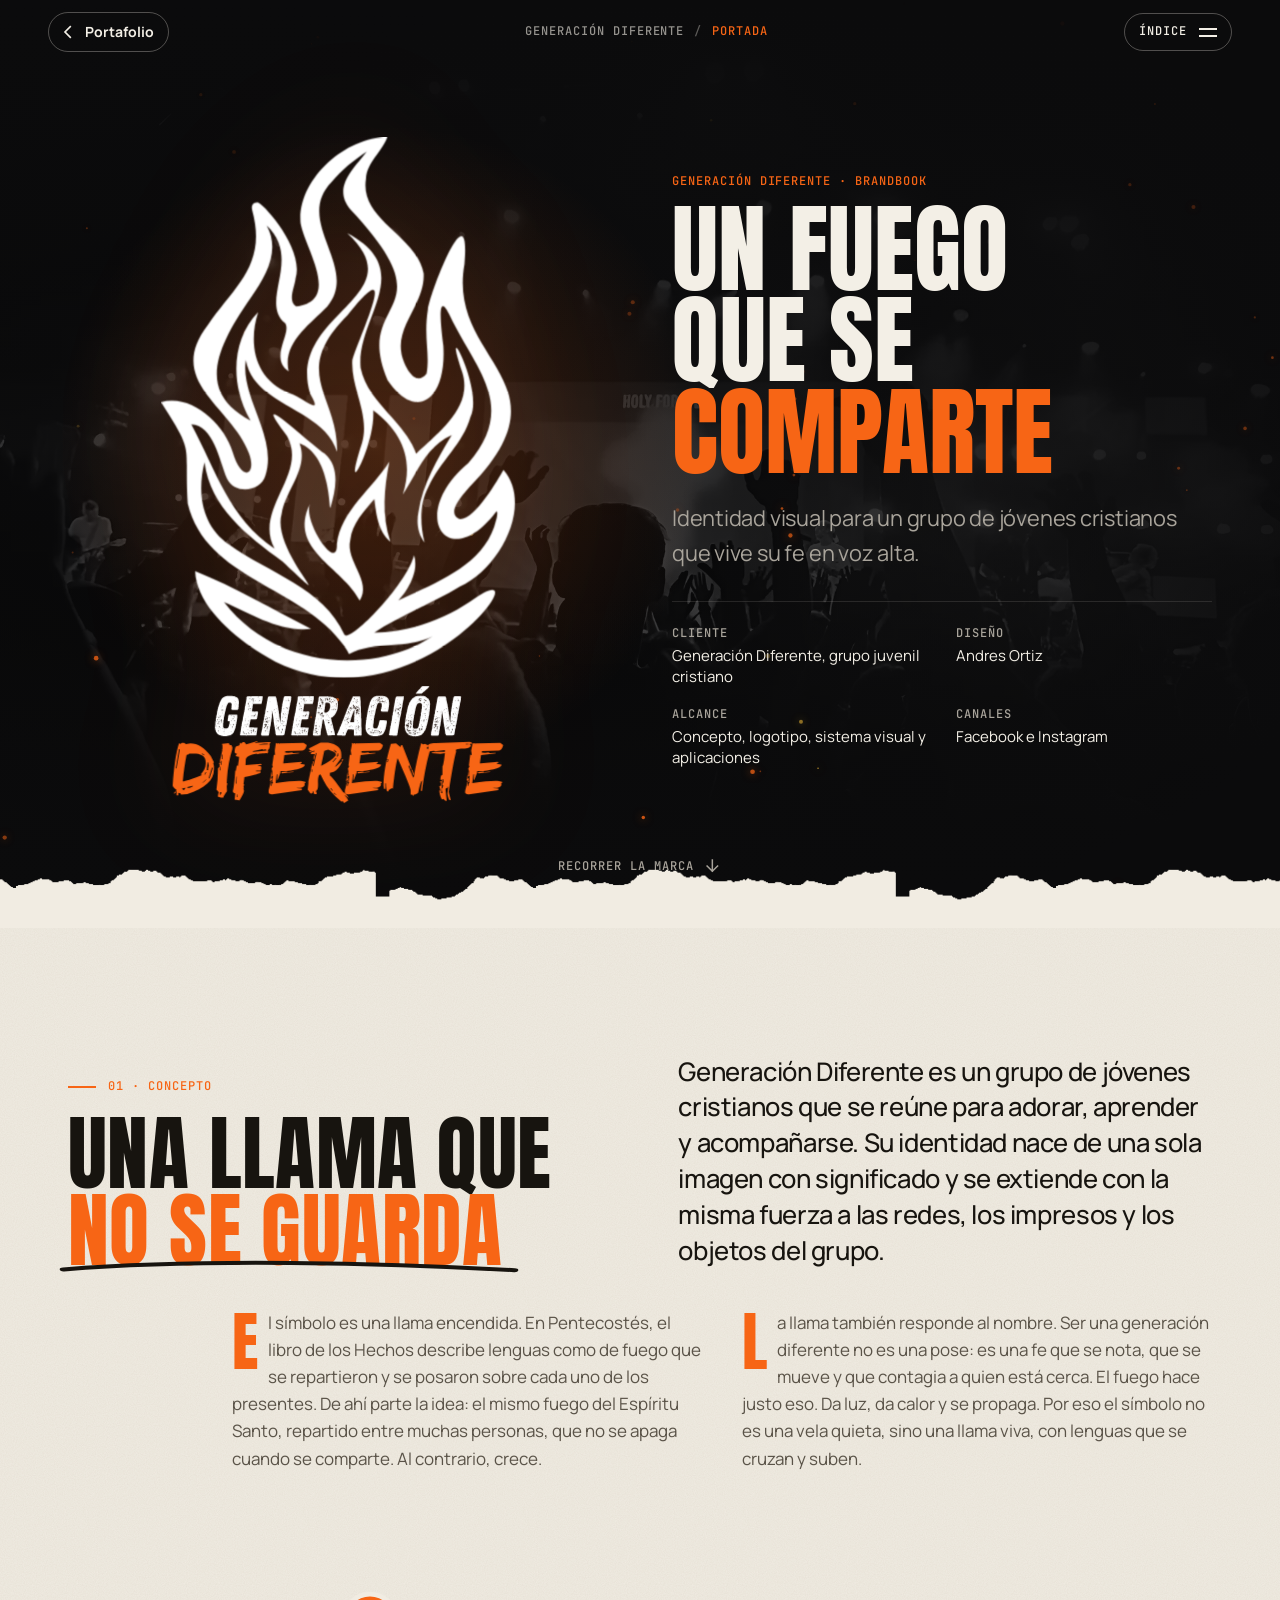
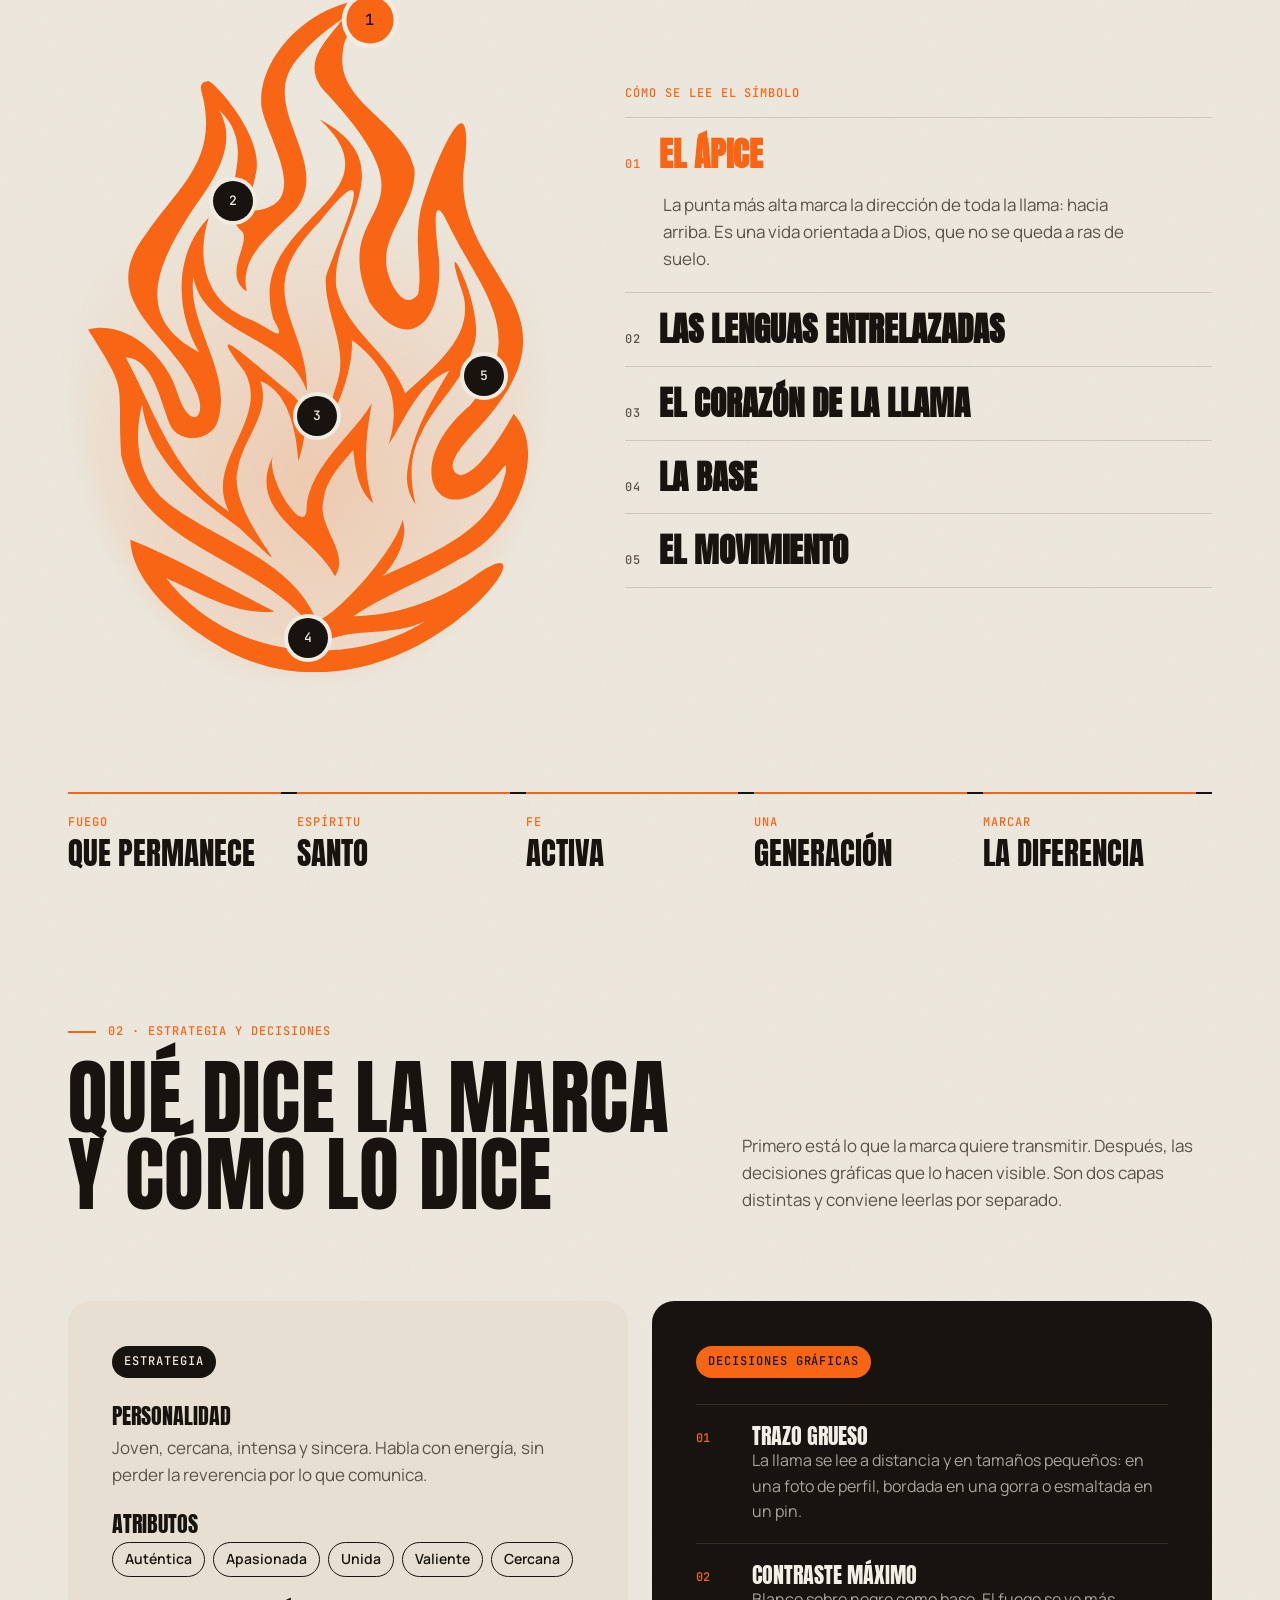
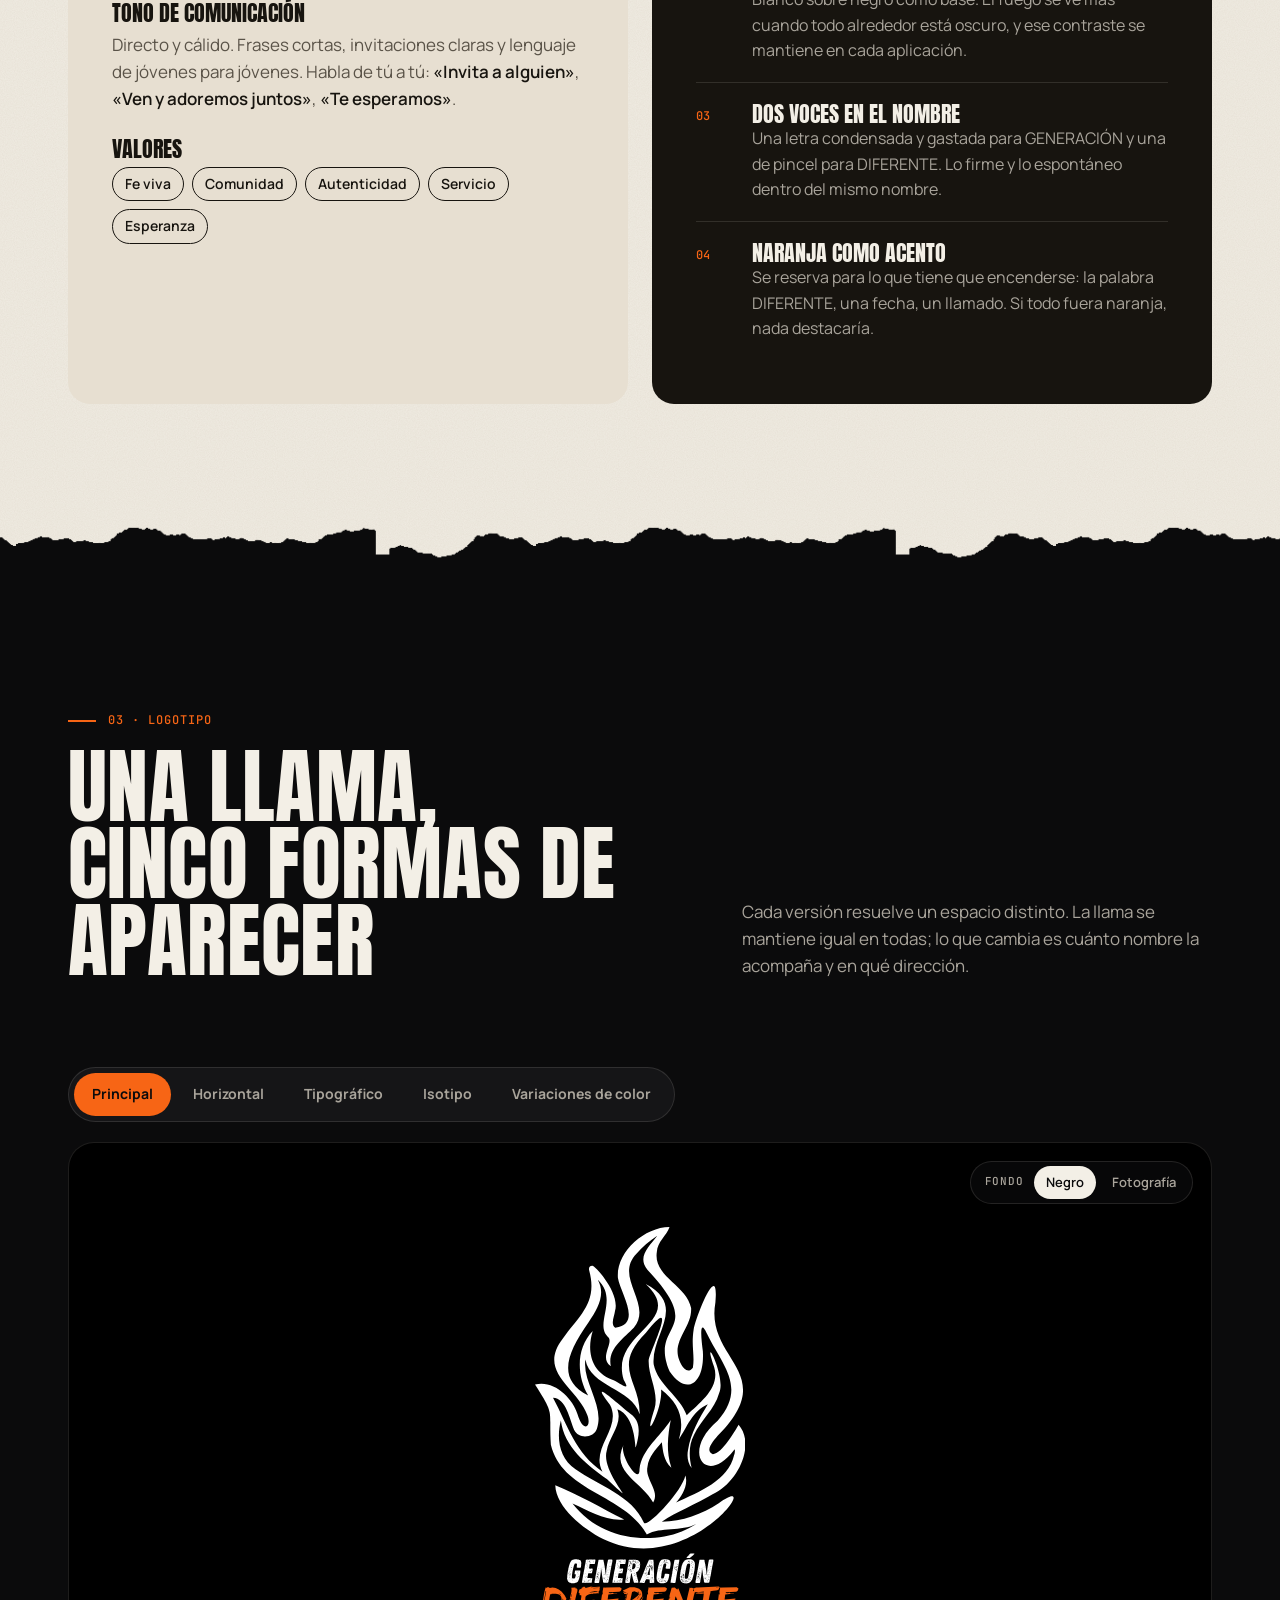
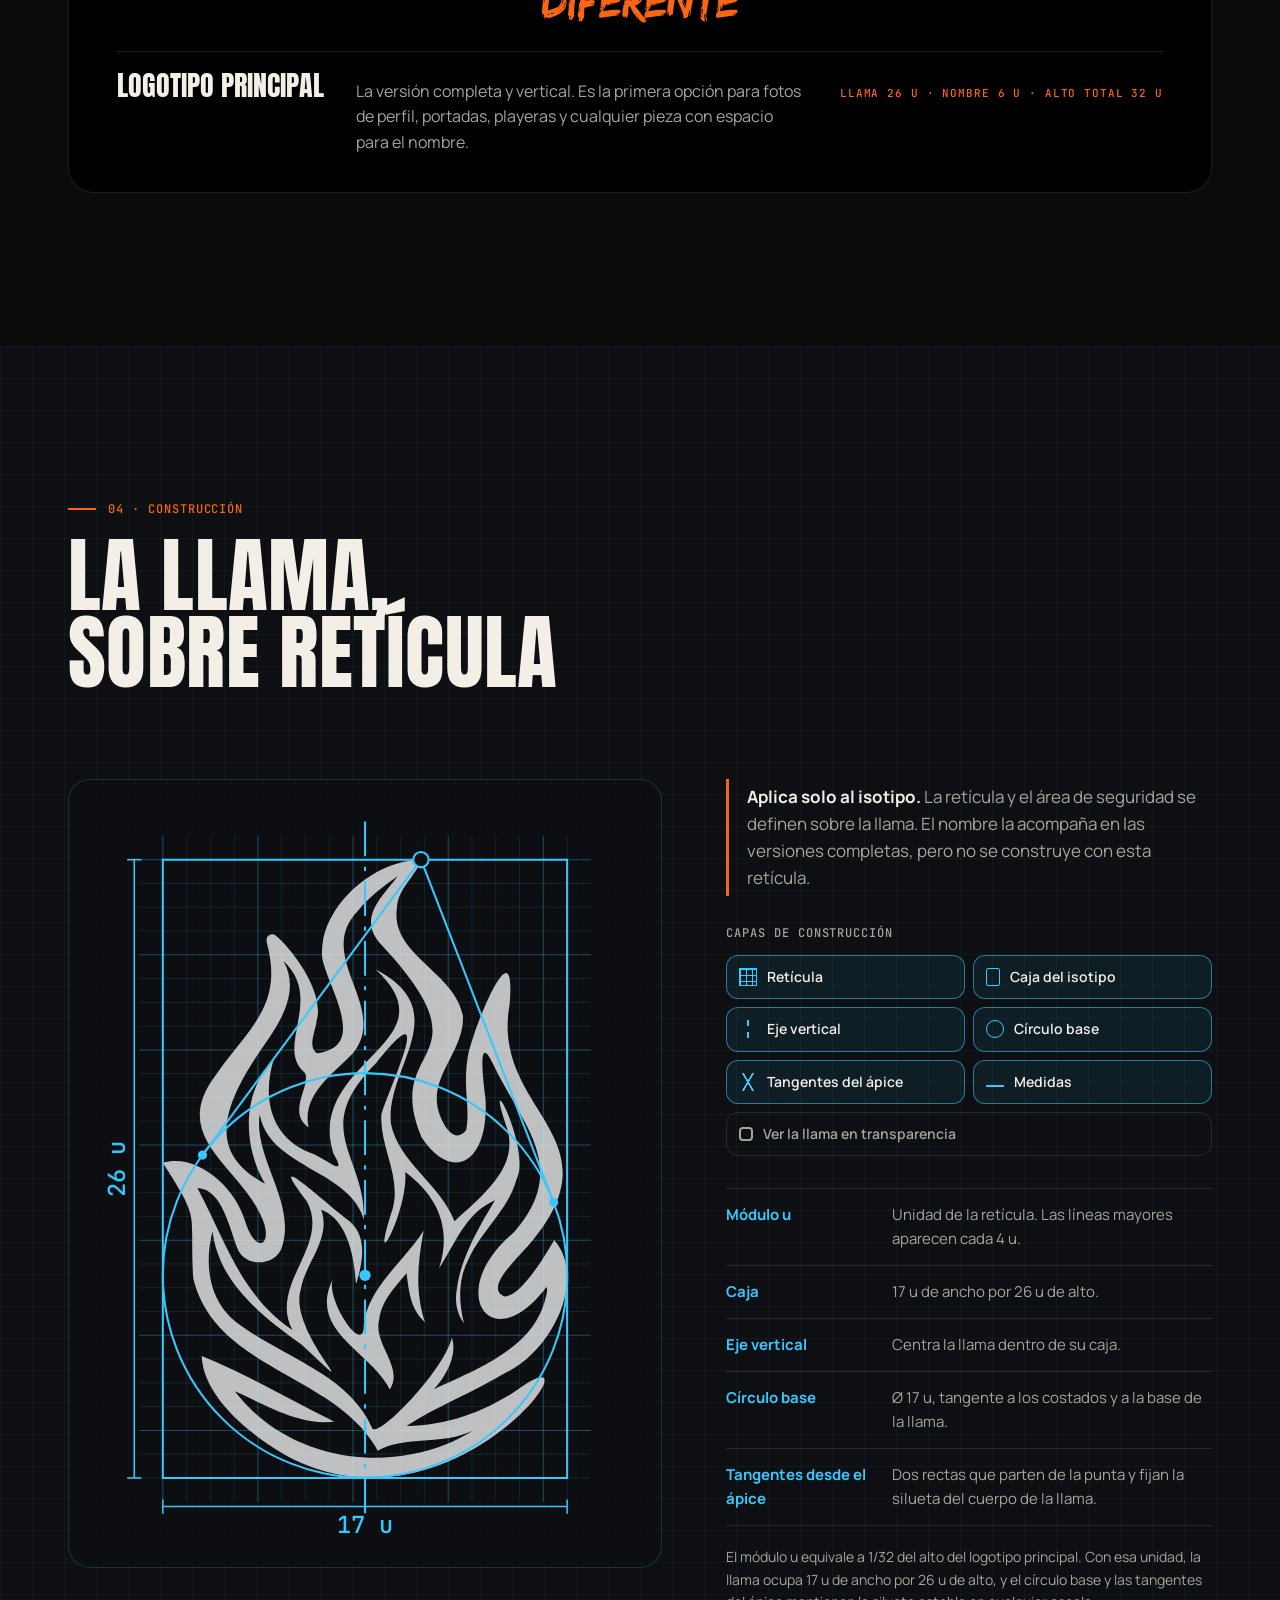
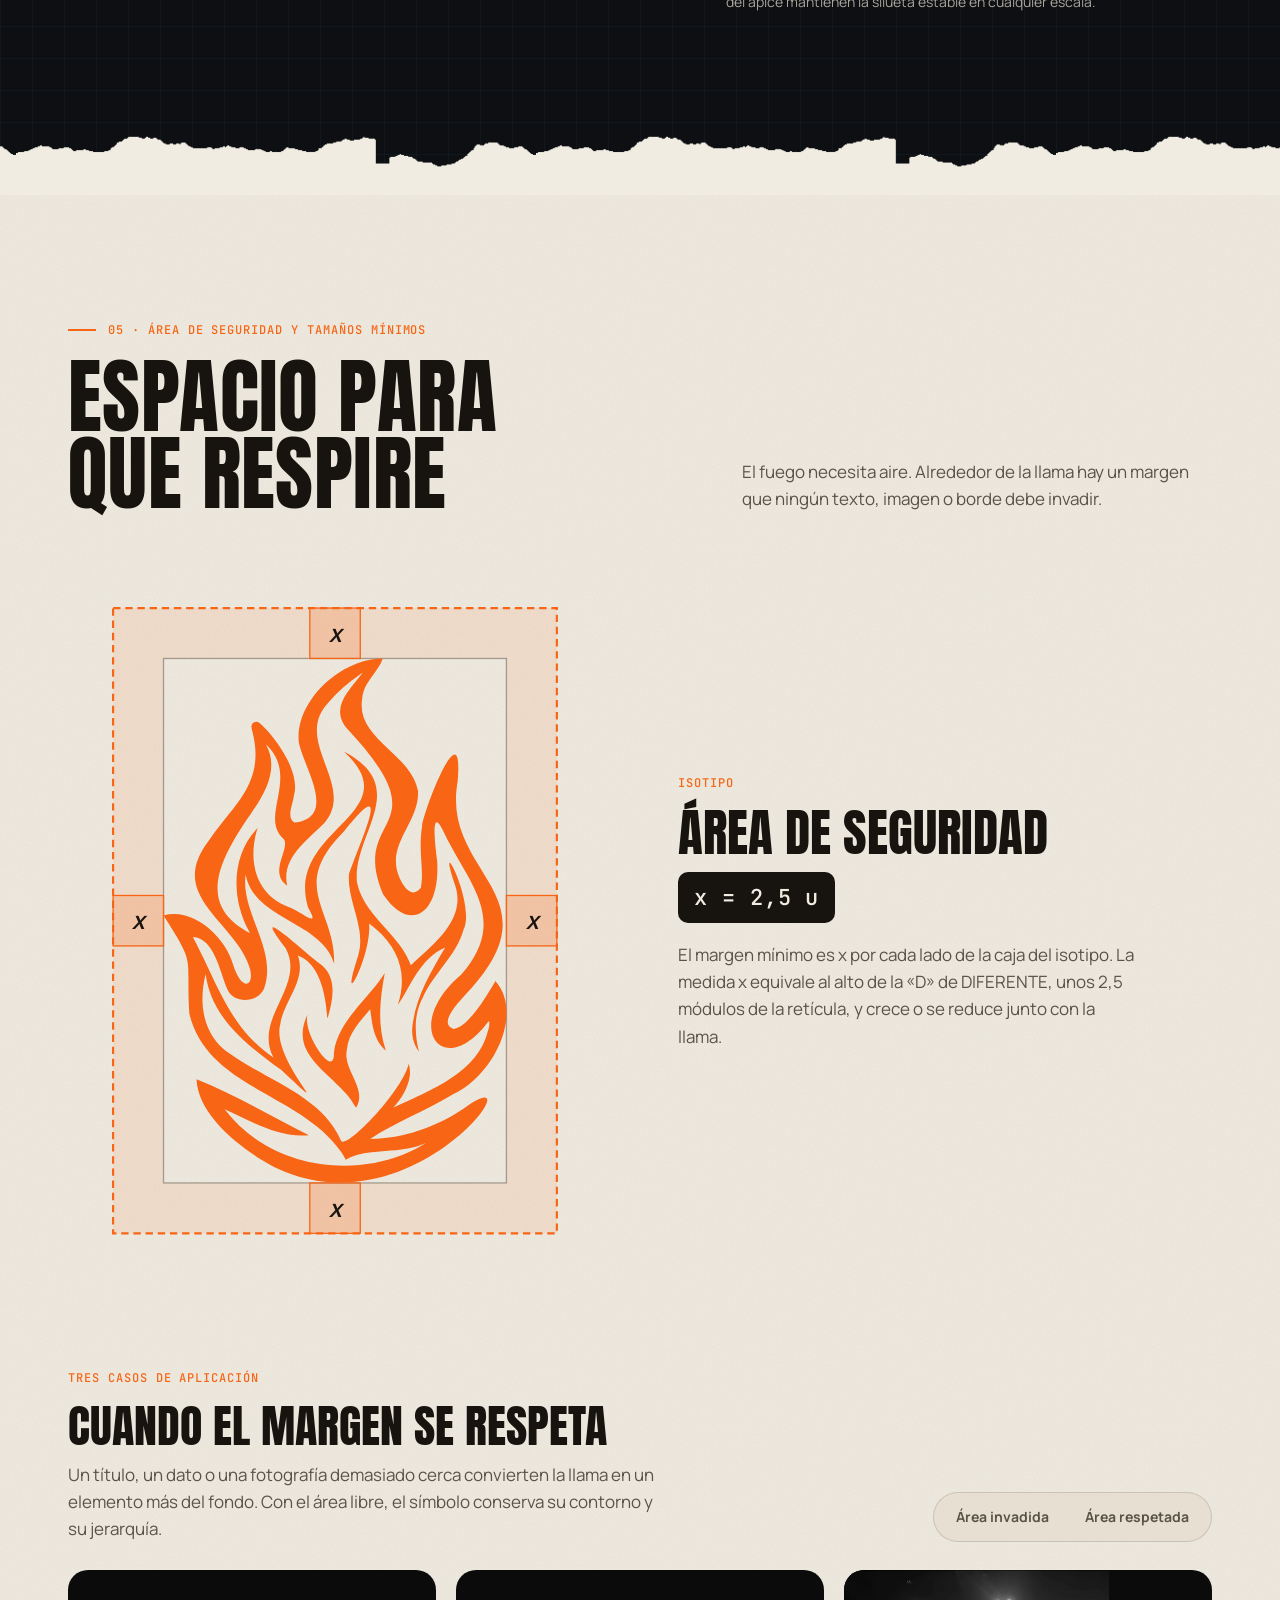
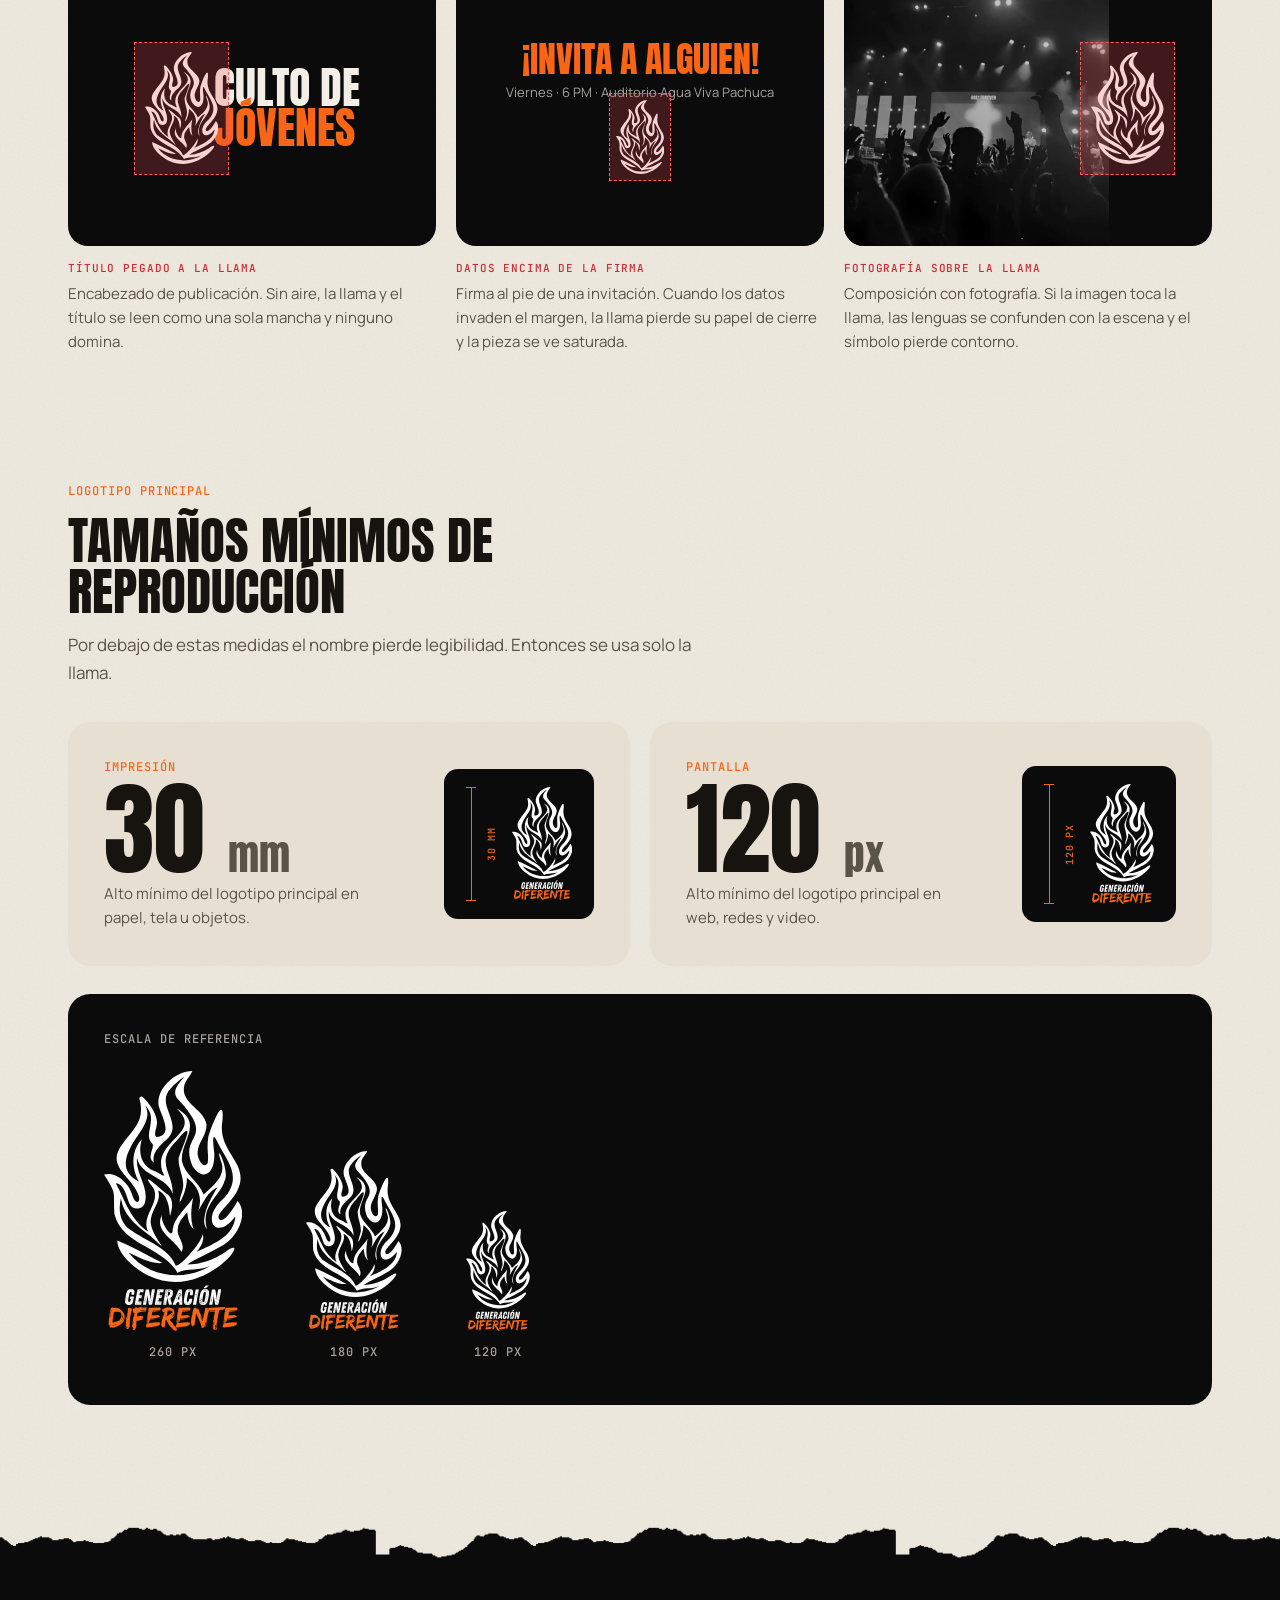
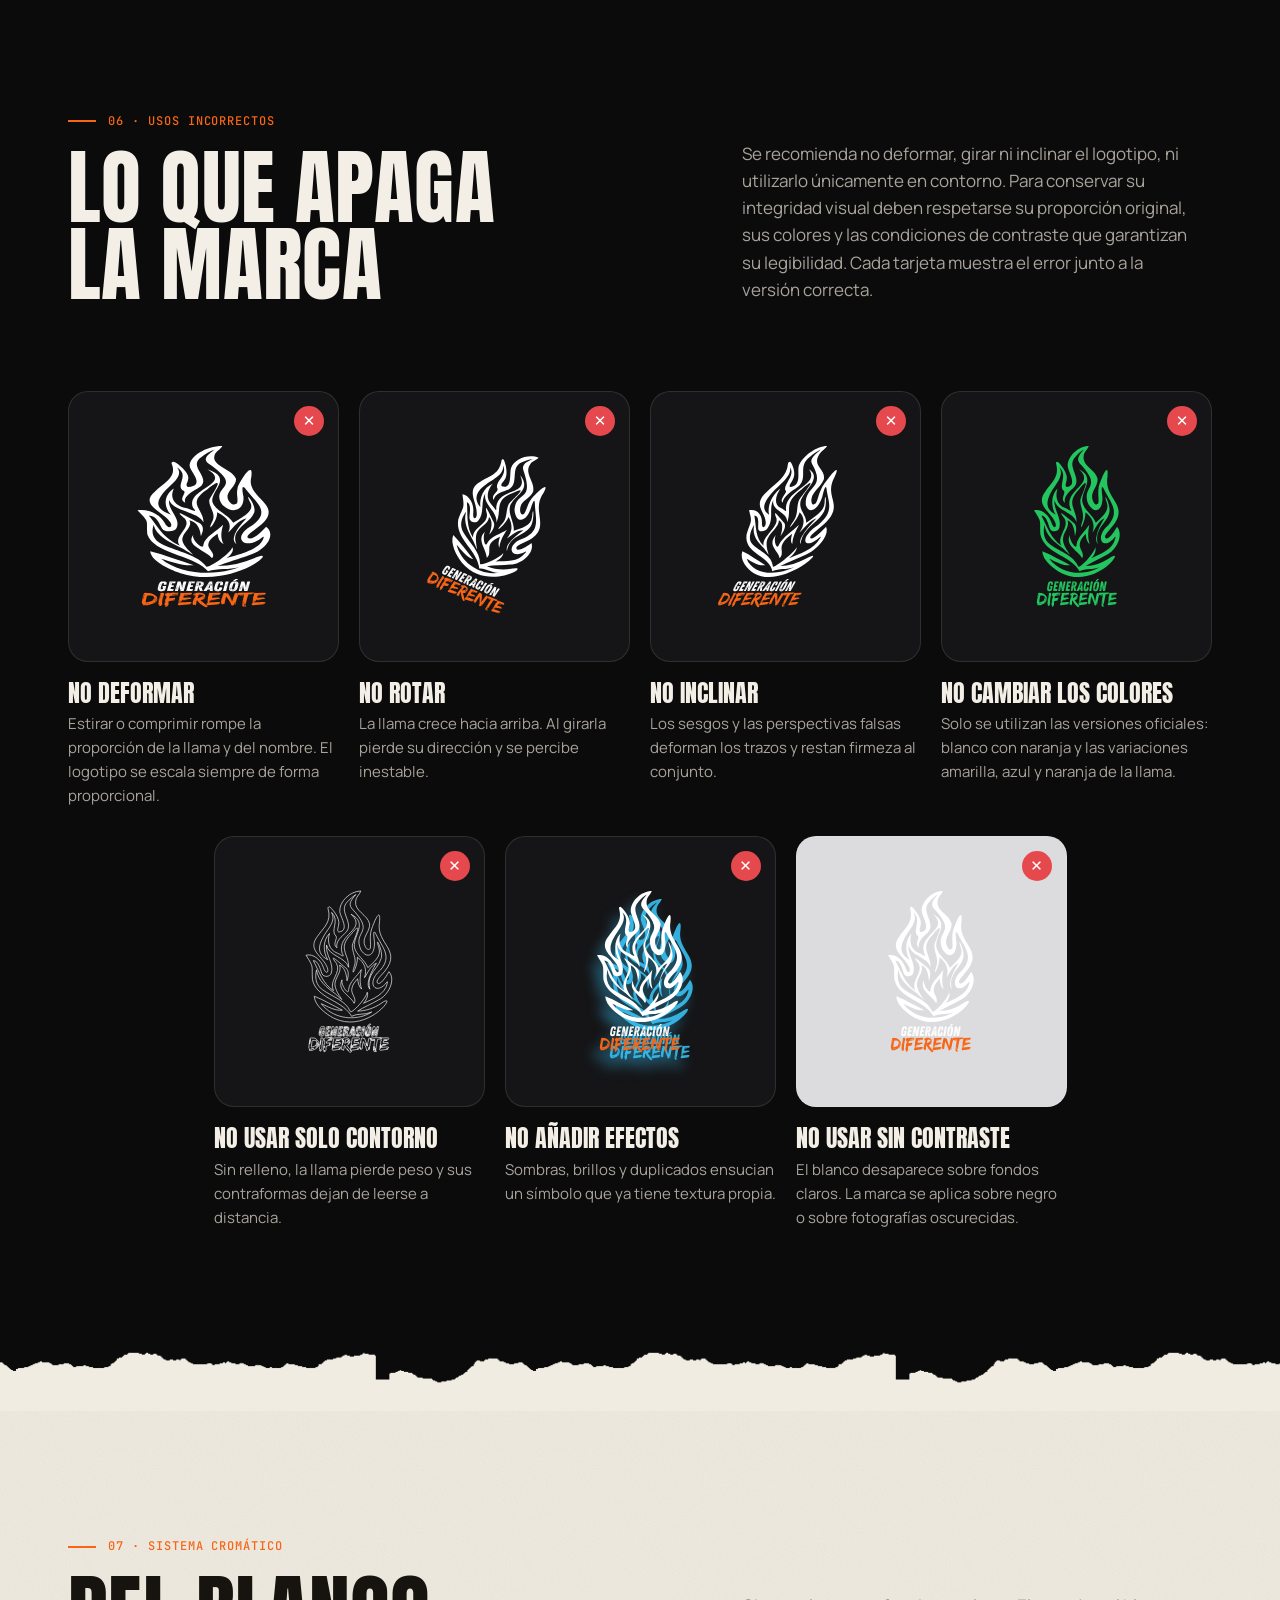
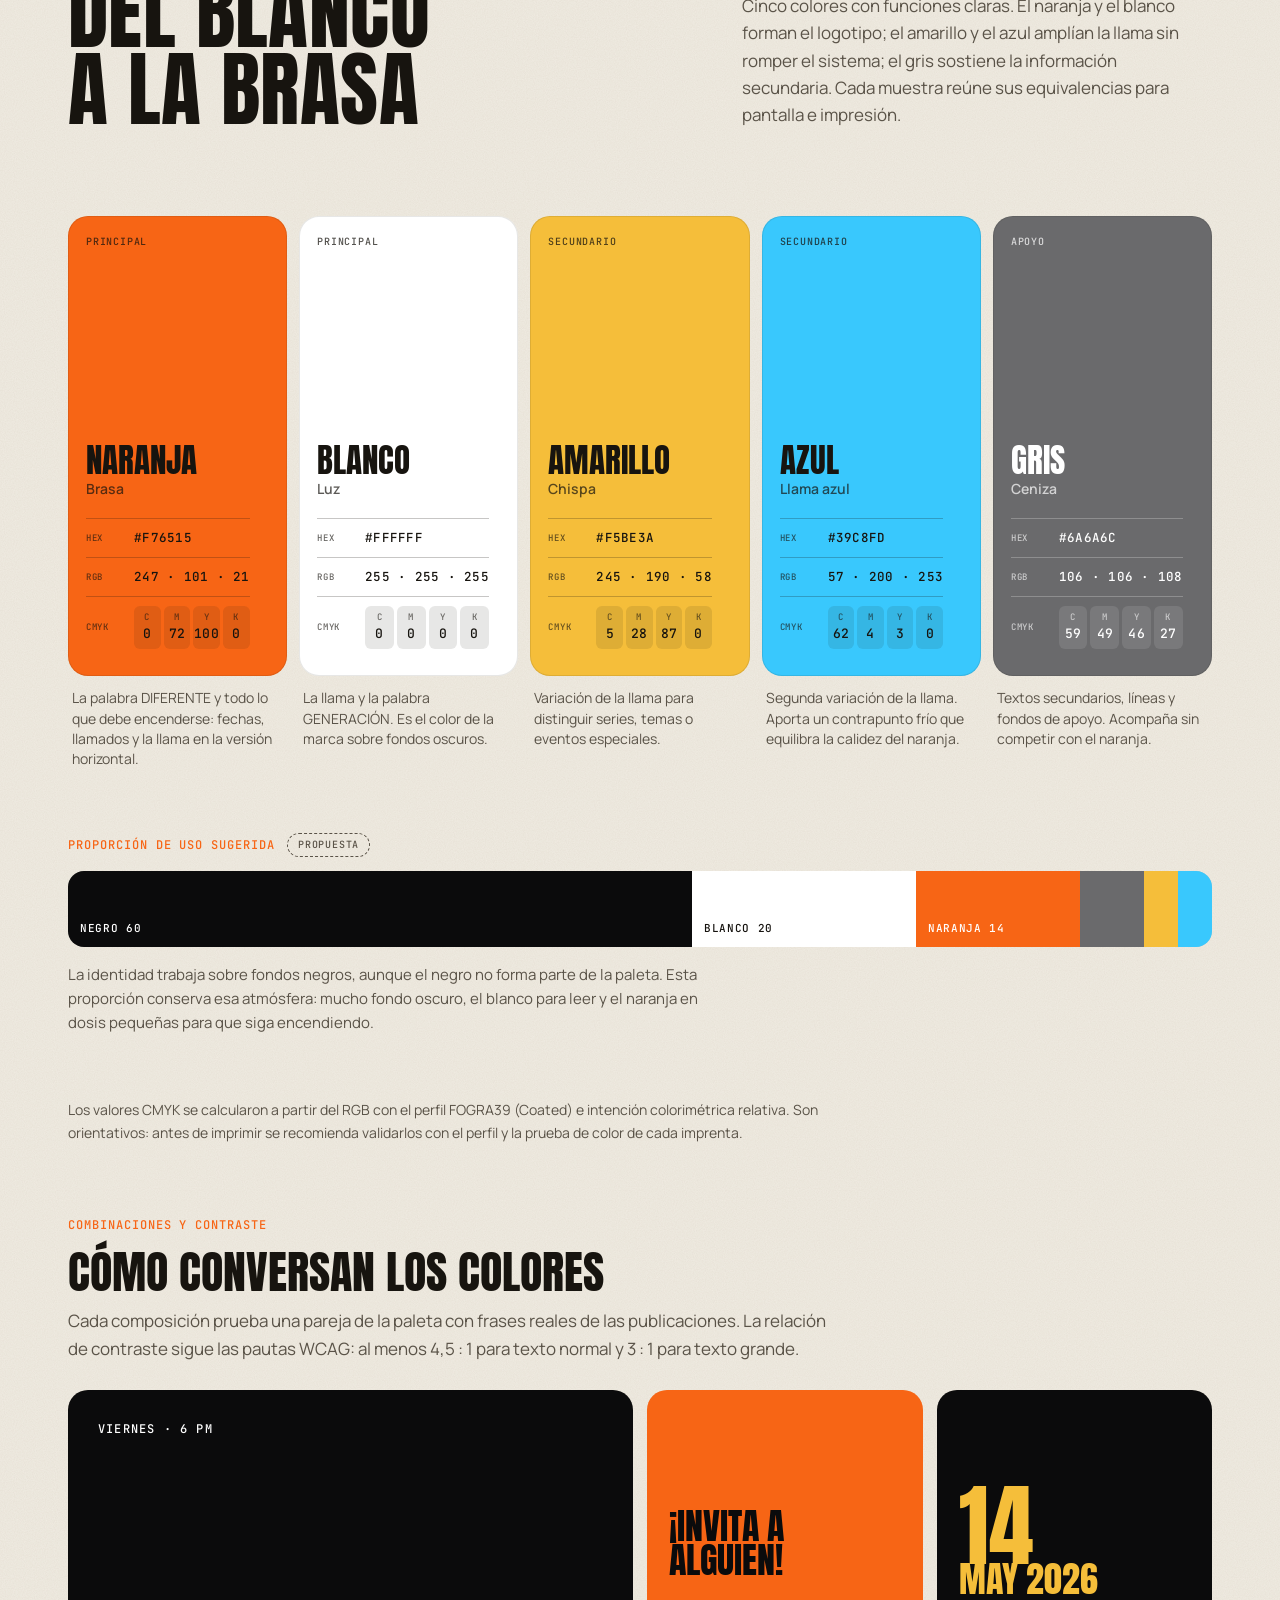
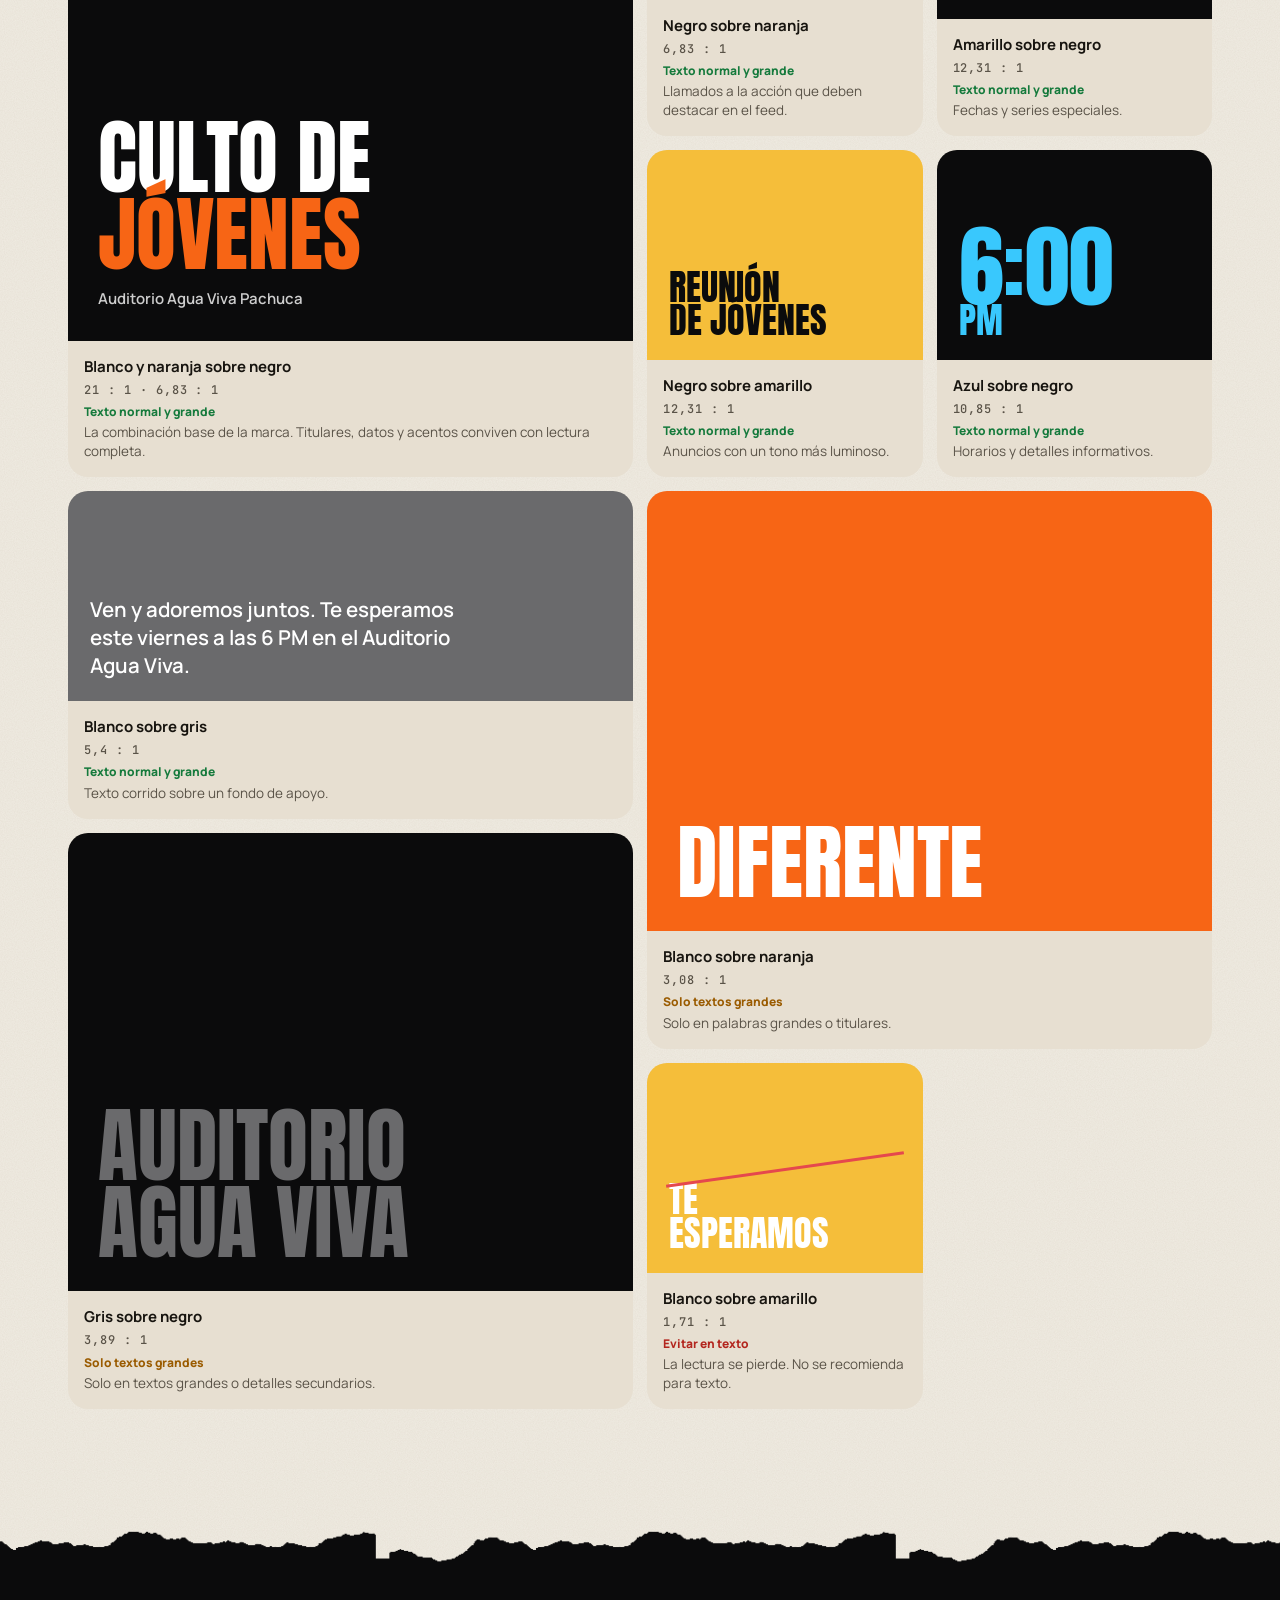
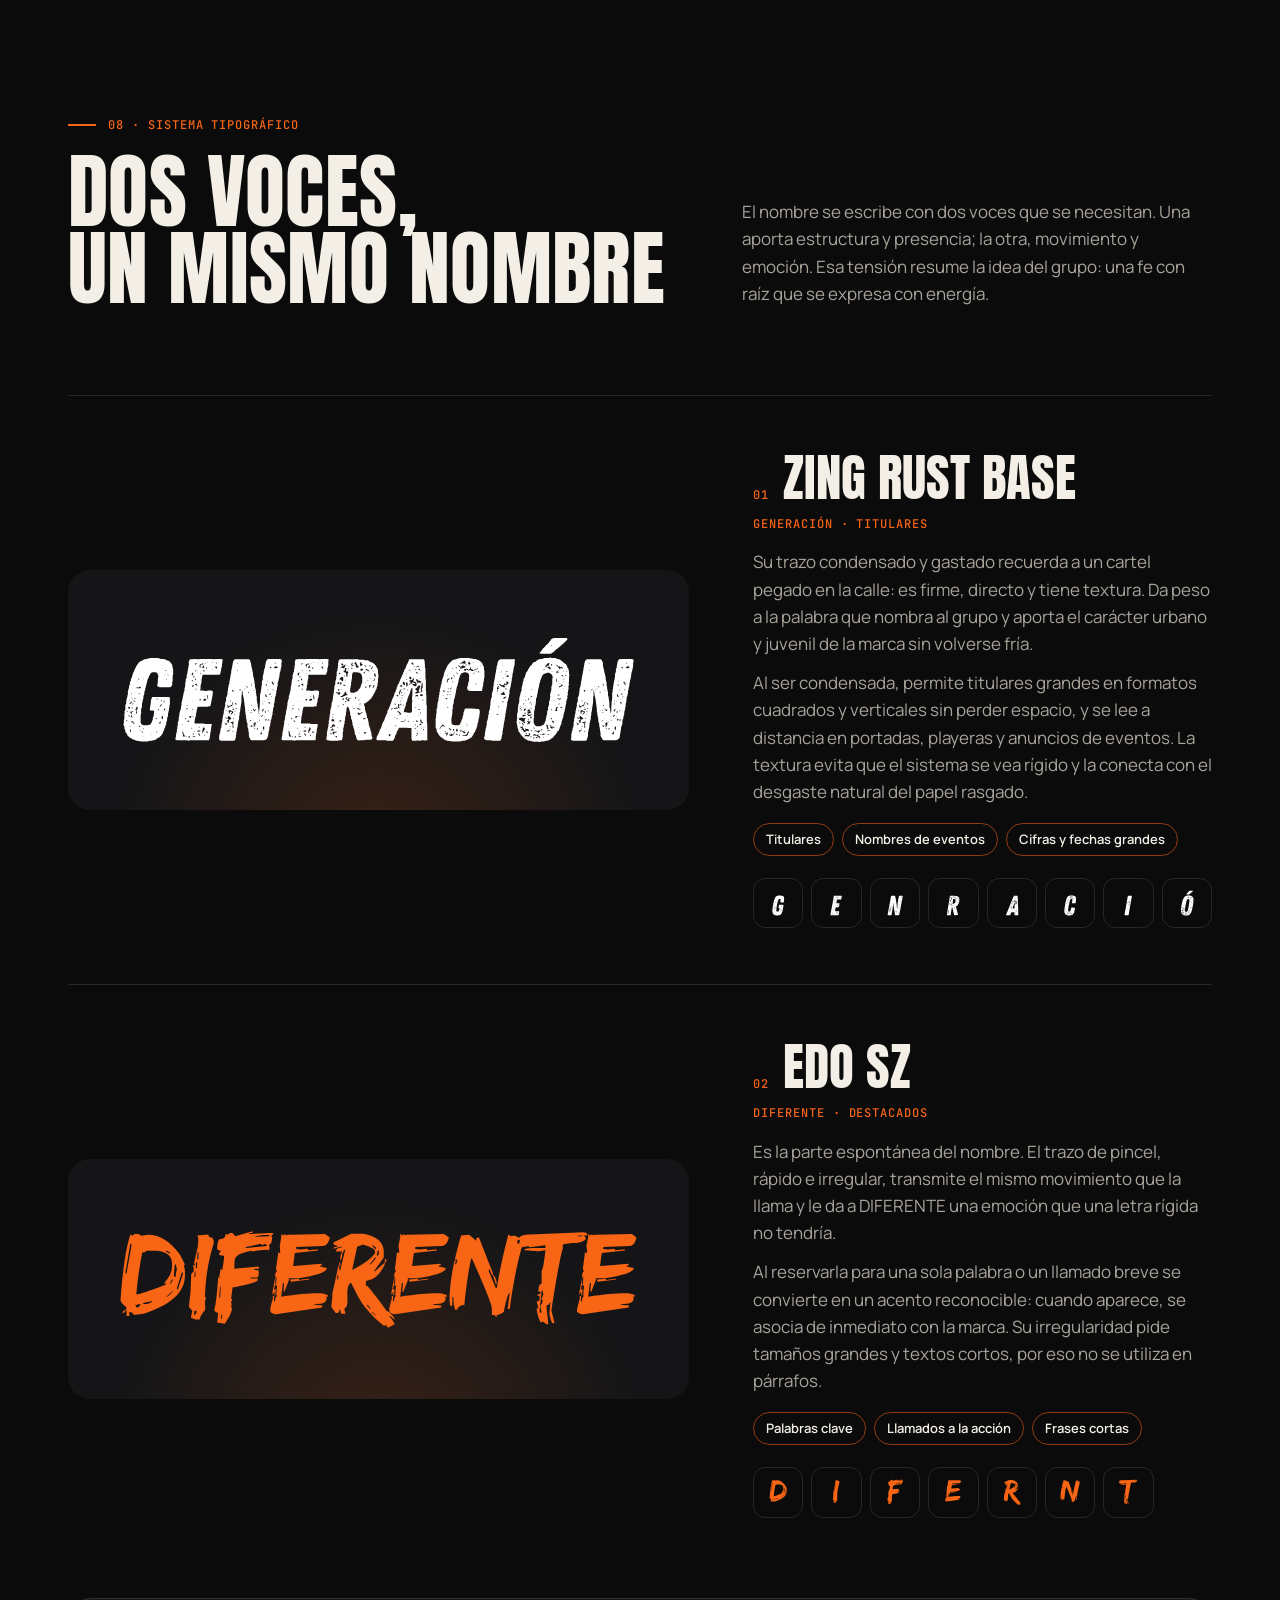
==== commit 4e8c448e: "Generación Diferente: redacción editorial, nueva portada, casos de área de seguridad, color con CMYK" ====
--- a/brandbook/generacion-diferente/index.html
+++ b/brandbook/generacion-diferente/index.html
@@ -13,10 +13,28 @@
 <link rel="preload" href="../../assets/fonts/anton-latin-400-normal.woff2" as="font" type="font/woff2" crossorigin>
 <link rel="preload" href="../../assets/fonts/manrope-latin-wght-normal.woff2" as="font" type="font/woff2" crossorigin>
 <script>document.documentElement.classList.replace('no-js', 'js');</script>
-<link rel="stylesheet" href="brandbook.css?v=20261019a">
+<link rel="stylesheet" href="brandbook.css?v=20261019c">
 </head>
 <body data-tono="noche">
 <svg class="sprite" aria-hidden="true" focusable="false" width="0" height="0" style="position:absolute;width:0;height:0;overflow:hidden"><defs><g id="gd-flama"><path d="M 464,1040 C 439,1209 608,1383 551,1557 C 530,1628 414,1641 380,1569 C 346,1487 319,1331 221,1327 C 332,1534 389,1745 592,1881 C 497,1704 742,1551 648,1379 C 469,1146 732,1398 816,1458 C 886,1519 865,1620 842,1697 C 835,1722 846,1465 704,1412 C 745,1526 642,1617 624,1725 C 573,1894 916,2208 627,1938 C 469,1824 305,1696 280,1497 C 246,1629 266,1780 390,1863 C 566,1990 812,2057 903,2264 C 924,2307 1184,2038 1214,1910 C 1239,1985 1181,2074 1144,2112 C 1317,2031 1535,1951 1580,1754 C 1584,1748 1590,1702 1579,1718 C 1367,1997 1180,1732 1456,1500 C 1678,1245 1487,1079 1376,846 C 1315,718 1333,885 1345,977 C 1360,1223 1220,1314 1096,1130 C 936,751 1381,848 929,367 C 851,271 940,193 1003,111 C 946,149 891,193 847,246 C 674,424 975,625 827,802 C 747,884 627,964 655,1091 C 566,1030 671,920 639,876 C 522,777 717,591 557,441 C 618,550 557,661 488,760 C 317,1004 254,1188 485,1310 C 398,1163 393,955 519,826 C 474,967 502,1127 661,1189 C 721,1209 813,1297 751,1191 C 642,830 1228,762 916,474 C 1232,641 955,852 976,1075 C 1007,1229 1171,1312 1224,1457 C 1328,1359 1478,1249 1429,1094 C 1330,805 1527,1172 1466,1294 C 1434,1412 1329,1494 1279,1605 C 1237,1683 1241,1773 1261,1854 C 1232,1815 1224,1767 1234,1717 C 1253,1592 1318,1483 1382,1375 C 1265,1426 1226,1549 1164,1640 C 1214,1485 1161,1362 1032,1265 C 1045,1417 885,1710 982,1411 C 1019,1284 931,1165 939,1039 C 979,916 1155,542 918,840 C 658,1100 877,1198 871,1450 C 811,1253 502,1248 464,1040 M 755,2239 C 615,2254 488,2173 367,2120 C 570,2384 927,2432 1187,2329 C 1226,2314 1262,2295 1296,2273 C 1179,2332 1030,2292 924,2352 C 926,2354 918,2338 900,2312 C 716,2048 287,2021 205,1680 C 188,1404 240,1470 86,1228 C 223,1190 368,1326 405,1450 C 447,1590 514,1552 478,1456 C 401,1247 100,1136 295,883 C 415,709 560,617 492,370 C 489,356 491,338 516,337 C 533,332 727,541 686,676 C 683,712 649,776 688,801 C 894,777 725,537 708,428 C 692,240 903,46 1095,46 C 1072,111 1004,158 1000,231 C 970,416 1224,481 1257,654 C 1264,787 1134,882 1158,1010 C 1165,1054 1217,1169 1270,1101 C 1286,1007 1256,941 1276,814 C 1292,719 1468,275 1439,613 C 1361,1049 1924,1132 1463,1605 C 1436,1637 1351,1725 1420,1750 C 1489,1748 1590,1570 1613,1530 C 1744,1680 1604,1966 1418,2051 C 1298,2124 1146,2183 1037,2256 C 1191,2254 1339,2201 1464,2118 C 1826,1851 1248,2701 597,2386 C 445,2306 244,2149 238,1982 C 412,2051 584,2154 755,2239"/><path d="M 1104,1493 C 1081,1615 1069,1731 1109,1851 C 1050,1798 1046,1724 1037,1660 C 991,1714 938,1769 930,1842 C 907,1936 1028,2026 972,2113 C 897,1963 649,1885 750,1681 C 718,1759 874,1991 870,1861 C 886,1714 1031,1611 1104,1493"/></g><path id="gd-l2" d="M 432,2560 L 433,2563 L 433,2573 L 432,2576 L 432,2579 L 432,2582 L 432,2584 L 432,2587 L 431,2590 L 431,2592 L 431,2596 L 429,2599 L 427,2601 L 422,2601 L 418,2601 L 414,2601 L 411,2601 L 404,2601 L 402,2600 L 399,2599 L 399,2597 L 399,2595 L 400,2591 L 400,2587 L 400,2586 L 400,2583 L 401,2579 L 401,2577 L 400,2574 L 400,2573 L 399,2571 L 398,2570 L 395,2569 L 390,2569 L 388,2569 L 386,2570 L 384,2572 L 383,2574 L 382,2576 L 381,2577 L 381,2579 L 379,2582 L 378,2585 L 377,2588 L 377,2590 L 376,2592 L 376,2593 L 375,2596 L 375,2597 L 374,2599 L 374,2602 L 373,2604 L 373,2606 L 372,2609 L 371,2611 L 371,2613 L 371,2615 L 370,2618 L 369,2621 L 369,2624 L 368,2628 L 367,2632 L 367,2633 L 366,2636 L 366,2638 L 366,2642 L 366,2643 L 365,2646 L 364,2648 L 364,2651 L 364,2655 L 364,2658 L 363,2660 L 363,2661 L 363,2664 L 363,2668 L 363,2672 L 363,2674 L 363,2677 L 364,2679 L 365,2681 L 366,2681 L 369,2683 L 373,2683 L 378,2683 L 381,2682 L 384,2681 L 386,2678 L 387,2676 L 388,2673 L 389,2671 L 389,2668 L 391,2663 L 392,2653 L 392,2652 L 390,2651 L 384,2651 L 383,2650 L 383,2647 L 384,2640 L 385,2634 L 385,2632 L 385,2630 L 387,2624 L 387,2623 L 388,2622 L 394,2622 L 396,2622 L 400,2622 L 404,2622 L 413,2622 L 415,2622 L 418,2622 L 424,2622 L 426,2623 L 426,2629 L 426,2632 L 426,2634 L 426,2638 L 425,2640 L 425,2641 L 425,2643 L 425,2644 L 424,2647 L 424,2649 L 424,2651 L 423,2652 L 423,2655 L 422,2657 L 422,2660 L 422,2662 L 421,2665 L 420,2668 L 420,2672 L 419,2675 L 418,2677 L 418,2682 L 417,2683 L 416,2685 L 416,2687 L 414,2690 L 414,2692 L 413,2694 L 412,2695 L 411,2699 L 410,2701 L 408,2704 L 404,2708 L 402,2710 L 400,2710 L 398,2712 L 395,2714 L 391,2715 L 386,2716 L 385,2716 L 381,2717 L 377,2718 L 372,2718 L 369,2718 L 366,2718 L 364,2718 L 360,2717 L 359,2717 L 354,2716 L 352,2715 L 348,2714 L 344,2712 L 341,2710 L 339,2709 L 336,2706 L 335,2705 L 334,2704 L 333,2700 L 331,2699 L 330,2696 L 330,2694 L 329,2692 L 328,2690 L 328,2688 L 328,2686 L 326,2681 L 327,2677 L 327,2674 L 327,2671 L 328,2670 L 328,2666 L 328,2665 L 328,2663 L 328,2660 L 328,2658 L 329,2655 L 328,2653 L 330,2650 L 330,2647 L 330,2643 L 330,2640 L 332,2636 L 332,2632 L 332,2630 L 333,2626 L 334,2623 L 335,2618 L 336,2614 L 335,2612 L 336,2610 L 336,2608 L 337,2605 L 338,2602 L 338,2599 L 339,2597 L 340,2594 L 340,2592 L 340,2590 L 341,2588 L 342,2587 L 342,2585 L 342,2584 L 343,2582 L 344,2580 L 345,2577 L 345,2576 L 346,2573 L 347,2570 L 348,2568 L 349,2566 L 350,2563 L 351,2562 L 351,2560 L 353,2558 L 354,2555 L 355,2554 L 356,2552 L 357,2551 L 359,2548 L 363,2545 L 366,2544 L 369,2542 L 372,2541 L 376,2540 L 380,2539 L 383,2538 L 391,2538 L 397,2538 L 400,2538 L 404,2539 L 406,2540 L 409,2540 L 413,2540 L 415,2541 L 419,2543 L 423,2544 L 426,2546 L 429,2550 L 430,2552 L 431,2552 L 431,2555 L 432,2558 L 432,2560 Z M 412,2562 L 414,2562 L 412,2561 L 412,2562 Z M 418,2566 L 418,2565 L 418,2564 L 417,2564 L 416,2566 L 418,2566 Z M 420,2573 L 422,2573 L 421,2572 L 420,2573 Z M 414,2576 L 417,2574 L 416,2574 L 414,2575 L 414,2576 Z M 364,2576 L 365,2578 L 364,2576 L 363,2575 L 364,2576 Z M 424,2577 L 424,2576 L 422,2576 L 424,2577 Z M 369,2580 L 370,2579 L 368,2580 L 369,2580 Z M 358,2584 L 358,2585 L 359,2585 L 360,2584 L 360,2583 L 359,2582 L 358,2584 Z M 418,2585 L 420,2584 L 419,2583 L 418,2584 L 418,2585 Z M 368,2585 L 369,2584 L 368,2584 L 368,2585 Z M 355,2588 L 355,2590 L 356,2590 L 356,2589 L 355,2588 Z M 363,2603 L 364,2602 L 363,2601 L 362,2601 L 361,2600 L 360,2600 L 358,2602 L 356,2601 L 355,2601 L 354,2602 L 355,2603 L 356,2603 L 358,2603 L 361,2603 L 363,2603 Z M 359,2613 L 359,2614 L 360,2616 L 361,2616 L 361,2615 L 360,2614 L 359,2613 L 359,2613 Z M 351,2614 L 350,2615 L 351,2615 L 351,2614 Z M 343,2614 L 342,2615 L 343,2616 L 344,2615 L 343,2614 Z M 344,2622 L 342,2622 L 343,2623 L 344,2622 Z M 354,2624 L 354,2624 L 355,2625 L 356,2624 L 354,2624 Z M 350,2624 L 349,2625 L 350,2626 L 351,2626 L 352,2625 L 351,2624 L 350,2624 Z M 399,2626 L 397,2626 L 398,2627 L 398,2628 L 400,2628 L 399,2626 Z M 346,2626 L 345,2626 L 344,2626 L 344,2627 L 344,2628 L 345,2627 L 346,2626 Z M 361,2628 L 363,2627 L 363,2626 L 362,2627 L 361,2628 Z M 406,2628 L 406,2628 L 407,2630 L 407,2632 L 408,2631 L 408,2630 L 409,2628 L 407,2629 L 406,2628 Z M 349,2630 L 347,2629 L 348,2631 L 350,2633 L 352,2632 L 351,2631 L 350,2632 L 349,2630 L 349,2630 Z M 339,2629 L 338,2630 L 340,2630 L 339,2629 Z M 412,2634 L 414,2634 L 414,2633 L 414,2630 L 414,2630 L 413,2630 L 412,2634 Z M 340,2634 L 339,2637 L 340,2637 L 341,2636 L 343,2636 L 343,2635 L 344,2634 L 344,2632 L 343,2631 L 343,2632 L 342,2634 L 340,2634 Z M 348,2635 L 346,2636 L 345,2638 L 347,2638 L 347,2637 L 348,2635 Z M 405,2641 L 404,2642 L 405,2643 L 407,2641 L 408,2640 L 409,2638 L 408,2638 L 406,2638 L 406,2640 L 405,2641 Z M 357,2647 L 357,2645 L 356,2644 L 354,2642 L 354,2645 L 354,2646 L 352,2648 L 352,2650 L 353,2651 L 354,2652 L 354,2653 L 353,2655 L 353,2658 L 355,2657 L 355,2656 L 355,2654 L 355,2652 L 354,2650 L 355,2649 L 357,2647 Z M 336,2646 L 337,2647 L 338,2647 L 339,2648 L 340,2647 L 340,2645 L 340,2644 L 338,2643 L 337,2644 L 336,2644 L 336,2646 Z M 346,2646 L 346,2645 L 345,2644 L 343,2645 L 344,2646 L 346,2647 L 346,2646 Z M 415,2647 L 414,2648 L 413,2649 L 413,2651 L 414,2651 L 415,2650 L 416,2649 L 416,2647 L 415,2647 Z M 400,2649 L 400,2650 L 401,2651 L 402,2650 L 402,2649 L 401,2648 L 400,2649 Z M 335,2654 L 335,2653 L 333,2652 L 334,2655 L 335,2654 Z M 343,2658 L 344,2659 L 342,2664 L 343,2665 L 344,2666 L 345,2666 L 345,2664 L 344,2663 L 344,2662 L 344,2660 L 344,2658 L 344,2656 L 344,2655 L 344,2654 L 346,2654 L 347,2654 L 347,2653 L 346,2652 L 344,2653 L 343,2654 L 340,2654 L 340,2655 L 341,2655 L 342,2657 L 343,2658 Z M 350,2661 L 351,2661 L 351,2659 L 350,2661 Z M 338,2664 L 339,2664 L 340,2663 L 338,2662 L 336,2662 L 338,2664 Z M 411,2663 L 410,2663 L 409,2664 L 408,2665 L 408,2666 L 407,2668 L 409,2668 L 410,2669 L 410,2670 L 410,2671 L 410,2672 L 411,2669 L 411,2663 Z M 398,2667 L 395,2668 L 397,2670 L 398,2668 L 398,2667 Z M 334,2674 L 334,2673 L 332,2671 L 332,2673 L 332,2674 L 334,2674 Z M 347,2680 L 349,2680 L 350,2679 L 348,2677 L 348,2676 L 346,2675 L 345,2674 L 345,2673 L 343,2674 L 343,2675 L 344,2677 L 346,2677 L 347,2677 L 348,2679 L 347,2680 Z M 404,2677 L 403,2677 L 402,2678 L 403,2679 L 406,2679 L 406,2678 L 406,2675 L 405,2675 L 404,2677 Z M 359,2685 L 360,2686 L 362,2687 L 362,2686 L 362,2685 L 361,2684 L 360,2684 L 359,2685 Z M 340,2684 L 340,2685 L 340,2686 L 342,2685 L 340,2684 Z M 350,2689 L 351,2689 L 351,2688 L 350,2688 L 350,2689 Z M 368,2690 L 368,2691 L 369,2692 L 370,2690 L 368,2690 Z M 342,2694 L 342,2692 L 340,2692 L 340,2694 L 340,2695 L 340,2696 L 341,2698 L 342,2696 L 342,2694 Z M 363,2693 L 361,2694 L 363,2694 L 364,2694 L 363,2693 Z M 366,2696 L 365,2698 L 366,2699 L 367,2699 L 367,2696 L 366,2696 Z M 398,2698 L 399,2697 L 398,2696 L 397,2697 L 397,2698 L 397,2699 L 397,2699 L 398,2698 Z M 386,2702 L 385,2704 L 385,2704 L 386,2704 L 386,2702 Z M 393,2703 L 393,2702 L 393,2704 L 393,2703 Z M 367,2706 L 367,2707 L 369,2708 L 367,2706 Z"/><path id="gd-l3" d="M 467,2716 L 462,2715 L 456,2715 L 454,2715 L 441,2715 L 438,2714 L 438,2712 L 438,2710 L 439,2708 L 439,2704 L 440,2700 L 441,2696 L 441,2692 L 442,2690 L 442,2688 L 442,2686 L 442,2685 L 443,2683 L 443,2681 L 443,2677 L 444,2674 L 445,2672 L 445,2668 L 445,2666 L 446,2664 L 446,2661 L 446,2660 L 447,2657 L 447,2655 L 448,2652 L 449,2650 L 449,2649 L 450,2645 L 450,2643 L 451,2638 L 451,2634 L 452,2631 L 453,2627 L 453,2625 L 454,2623 L 454,2622 L 454,2620 L 455,2618 L 456,2611 L 457,2609 L 458,2607 L 457,2606 L 458,2602 L 459,2598 L 459,2591 L 460,2590 L 460,2584 L 461,2583 L 462,2581 L 462,2579 L 462,2578 L 462,2576 L 463,2573 L 464,2569 L 464,2568 L 464,2566 L 465,2564 L 465,2563 L 465,2561 L 466,2558 L 466,2556 L 466,2555 L 467,2552 L 467,2550 L 466,2548 L 467,2545 L 468,2544 L 468,2542 L 470,2541 L 474,2541 L 476,2540 L 478,2541 L 480,2540 L 482,2540 L 484,2541 L 487,2541 L 492,2540 L 511,2540 L 517,2540 L 519,2541 L 526,2540 L 531,2540 L 534,2540 L 536,2540 L 538,2541 L 540,2542 L 539,2545 L 539,2547 L 538,2553 L 538,2554 L 538,2556 L 537,2558 L 537,2560 L 536,2563 L 536,2565 L 535,2569 L 535,2570 L 534,2573 L 532,2574 L 521,2574 L 518,2574 L 502,2574 L 496,2574 L 496,2577 L 495,2579 L 495,2582 L 494,2584 L 494,2586 L 494,2591 L 493,2594 L 492,2598 L 492,2599 L 492,2601 L 492,2604 L 491,2608 L 496,2608 L 504,2609 L 509,2608 L 515,2608 L 517,2609 L 519,2611 L 518,2614 L 518,2616 L 518,2618 L 517,2622 L 517,2624 L 516,2627 L 516,2629 L 515,2631 L 515,2634 L 514,2638 L 513,2642 L 513,2642 L 510,2642 L 507,2643 L 504,2643 L 498,2643 L 494,2643 L 491,2643 L 488,2643 L 486,2643 L 485,2646 L 484,2649 L 483,2656 L 482,2658 L 482,2661 L 482,2663 L 481,2665 L 480,2669 L 479,2676 L 479,2678 L 480,2679 L 484,2679 L 498,2679 L 502,2680 L 508,2680 L 514,2680 L 516,2680 L 516,2682 L 516,2683 L 515,2686 L 515,2688 L 514,2694 L 514,2697 L 513,2698 L 513,2700 L 513,2702 L 512,2706 L 512,2710 L 511,2712 L 510,2715 L 487,2715 L 483,2715 L 480,2715 L 478,2715 L 473,2715 L 469,2715 L 467,2716 Z M 517,2548 L 519,2548 L 519,2547 L 518,2546 L 517,2547 L 517,2548 Z M 507,2549 L 508,2548 L 507,2548 L 506,2548 L 507,2549 Z M 527,2550 L 527,2549 L 526,2548 L 525,2549 L 526,2550 L 527,2550 Z M 480,2552 L 482,2552 L 484,2550 L 483,2549 L 481,2550 L 480,2551 L 480,2552 Z M 502,2551 L 504,2550 L 501,2550 L 502,2551 Z M 491,2559 L 492,2558 L 492,2556 L 492,2554 L 492,2553 L 493,2552 L 495,2552 L 498,2552 L 498,2551 L 498,2550 L 497,2550 L 496,2550 L 493,2551 L 492,2551 L 491,2552 L 490,2553 L 490,2555 L 490,2556 L 490,2558 L 491,2559 Z M 495,2560 L 497,2558 L 499,2560 L 500,2560 L 500,2559 L 499,2557 L 500,2555 L 499,2554 L 498,2555 L 497,2556 L 496,2557 L 494,2560 L 495,2560 Z M 526,2561 L 527,2560 L 528,2558 L 528,2557 L 524,2557 L 522,2556 L 521,2555 L 521,2556 L 522,2556 L 523,2557 L 524,2558 L 524,2559 L 526,2561 Z M 505,2561 L 506,2561 L 506,2560 L 506,2558 L 504,2559 L 504,2560 L 505,2561 Z M 519,2563 L 519,2562 L 518,2562 L 518,2563 L 519,2563 Z M 482,2567 L 483,2566 L 483,2565 L 482,2564 L 482,2564 L 481,2565 L 481,2566 L 482,2567 Z M 500,2567 L 501,2566 L 500,2565 L 500,2564 L 498,2564 L 498,2564 L 498,2566 L 499,2567 L 500,2567 Z M 493,2566 L 493,2565 L 493,2565 L 492,2566 L 493,2566 Z M 474,2576 L 475,2575 L 475,2574 L 476,2573 L 476,2572 L 476,2569 L 476,2569 L 475,2570 L 474,2571 L 473,2572 L 473,2574 L 473,2575 L 474,2576 Z M 492,2573 L 492,2572 L 493,2570 L 491,2571 L 491,2572 L 492,2573 Z M 476,2580 L 478,2579 L 479,2578 L 479,2577 L 478,2577 L 477,2578 L 475,2579 L 476,2580 Z M 481,2586 L 482,2586 L 482,2584 L 482,2583 L 481,2582 L 480,2583 L 480,2584 L 481,2586 Z M 475,2588 L 476,2587 L 475,2586 L 473,2586 L 473,2587 L 474,2588 L 475,2588 Z M 484,2599 L 485,2598 L 485,2597 L 484,2595 L 484,2594 L 483,2593 L 482,2594 L 480,2594 L 481,2596 L 482,2596 L 484,2598 L 484,2599 Z M 474,2601 L 475,2600 L 478,2598 L 477,2597 L 476,2596 L 475,2597 L 474,2598 L 474,2600 L 474,2601 L 474,2601 Z M 482,2607 L 483,2606 L 483,2604 L 482,2604 L 482,2605 L 481,2606 L 482,2607 Z M 508,2628 L 508,2628 L 508,2626 L 509,2625 L 508,2624 L 508,2622 L 508,2621 L 507,2619 L 506,2618 L 505,2618 L 506,2620 L 507,2624 L 507,2625 L 508,2628 Z M 500,2622 L 501,2621 L 500,2620 L 500,2622 Z M 499,2630 L 502,2630 L 503,2629 L 504,2628 L 504,2626 L 502,2626 L 501,2626 L 499,2627 L 498,2628 L 498,2630 L 499,2630 Z M 490,2630 L 490,2630 L 492,2629 L 493,2629 L 492,2627 L 491,2626 L 490,2627 L 490,2628 L 490,2630 Z M 475,2632 L 476,2632 L 475,2630 L 475,2631 L 475,2632 Z M 464,2642 L 465,2641 L 462,2639 L 462,2640 L 463,2640 L 464,2642 Z M 463,2649 L 464,2647 L 463,2646 L 462,2646 L 461,2647 L 462,2648 L 463,2649 Z M 475,2650 L 476,2649 L 476,2648 L 476,2647 L 475,2648 L 474,2649 L 475,2650 Z M 460,2652 L 461,2651 L 460,2650 L 460,2651 L 460,2652 Z M 475,2655 L 476,2655 L 476,2654 L 475,2654 L 475,2655 Z M 469,2667 L 471,2666 L 472,2665 L 472,2663 L 471,2663 L 470,2663 L 469,2664 L 467,2664 L 467,2665 L 468,2666 L 469,2667 Z M 476,2665 L 477,2663 L 475,2663 L 475,2664 L 476,2665 Z M 460,2670 L 461,2669 L 461,2668 L 460,2667 L 459,2668 L 459,2670 L 460,2670 Z M 466,2676 L 467,2675 L 468,2675 L 468,2674 L 467,2673 L 466,2673 L 465,2672 L 464,2673 L 464,2674 L 464,2675 L 466,2676 Z M 452,2682 L 454,2681 L 453,2680 L 452,2682 Z M 488,2688 L 490,2687 L 490,2686 L 488,2686 L 488,2688 L 488,2688 Z M 496,2700 L 497,2698 L 498,2696 L 499,2695 L 500,2693 L 501,2692 L 501,2691 L 501,2690 L 500,2688 L 499,2687 L 497,2689 L 497,2690 L 497,2691 L 496,2693 L 496,2695 L 495,2698 L 496,2700 Z M 473,2691 L 474,2690 L 474,2689 L 473,2688 L 472,2689 L 473,2690 L 473,2691 Z M 454,2694 L 455,2693 L 454,2692 L 454,2694 Z M 487,2697 L 489,2697 L 490,2696 L 492,2696 L 491,2694 L 488,2694 L 487,2694 L 486,2694 L 485,2696 L 486,2696 L 487,2697 Z M 478,2697 L 479,2696 L 479,2695 L 478,2695 L 477,2696 L 478,2697 Z M 457,2708 L 458,2705 L 457,2704 L 456,2703 L 455,2700 L 455,2698 L 453,2696 L 453,2696 L 453,2698 L 453,2699 L 454,2702 L 454,2703 L 454,2704 L 455,2707 L 457,2708 Z M 465,2697 L 464,2696 L 463,2696 L 465,2697 Z M 506,2699 L 507,2699 L 508,2698 L 507,2697 L 506,2697 L 505,2696 L 504,2697 L 504,2698 L 506,2699 Z M 477,2703 L 478,2701 L 475,2700 L 475,2701 L 476,2703 L 477,2703 Z M 490,2706 L 490,2706 L 491,2705 L 490,2704 L 490,2703 L 489,2700 L 488,2700 L 487,2702 L 489,2705 L 490,2706 Z M 500,2706 L 501,2706 L 501,2703 L 500,2704 L 500,2706 Z M 477,2708 L 478,2708 L 480,2707 L 480,2706 L 478,2706 L 477,2707 L 475,2706 L 474,2705 L 474,2706 L 477,2708 Z M 461,2708 L 462,2706 L 461,2706 L 460,2707 L 461,2708 Z M 468,2710 L 469,2709 L 469,2708 L 468,2706 L 466,2707 L 466,2708 L 466,2709 L 468,2710 Z"/><path id="gd-l4" d="M 667,2544 L 667,2546 L 666,2549 L 666,2551 L 666,2557 L 665,2560 L 664,2566 L 663,2569 L 662,2573 L 662,2575 L 661,2581 L 660,2585 L 659,2589 L 658,2591 L 658,2593 L 658,2595 L 658,2598 L 657,2600 L 656,2607 L 655,2609 L 655,2612 L 655,2614 L 654,2616 L 654,2619 L 653,2621 L 652,2624 L 652,2628 L 651,2630 L 652,2632 L 651,2633 L 651,2635 L 650,2636 L 650,2638 L 650,2640 L 650,2643 L 649,2644 L 648,2648 L 648,2650 L 648,2652 L 647,2654 L 647,2656 L 647,2657 L 647,2659 L 646,2662 L 645,2666 L 645,2668 L 644,2670 L 643,2673 L 643,2676 L 642,2679 L 642,2683 L 641,2685 L 640,2688 L 640,2692 L 639,2695 L 639,2697 L 638,2698 L 638,2702 L 636,2710 L 634,2713 L 632,2714 L 628,2715 L 625,2715 L 624,2715 L 620,2715 L 618,2715 L 615,2715 L 614,2715 L 609,2715 L 606,2715 L 601,2715 L 599,2713 L 597,2709 L 596,2706 L 596,2704 L 596,2702 L 596,2700 L 595,2695 L 595,2693 L 594,2688 L 593,2687 L 593,2683 L 593,2679 L 592,2677 L 591,2673 L 591,2671 L 590,2668 L 590,2666 L 590,2663 L 589,2661 L 589,2658 L 588,2653 L 588,2648 L 587,2641 L 586,2633 L 585,2626 L 583,2617 L 582,2608 L 581,2608 L 581,2614 L 580,2620 L 580,2622 L 580,2626 L 580,2633 L 578,2645 L 577,2654 L 576,2656 L 576,2659 L 576,2661 L 575,2664 L 575,2666 L 575,2667 L 575,2669 L 574,2672 L 573,2676 L 572,2681 L 572,2685 L 572,2686 L 571,2688 L 570,2695 L 569,2698 L 569,2700 L 569,2703 L 568,2705 L 568,2709 L 567,2712 L 566,2715 L 563,2716 L 537,2716 L 533,2715 L 532,2712 L 532,2710 L 532,2706 L 533,2702 L 534,2699 L 534,2697 L 535,2694 L 535,2692 L 536,2689 L 537,2687 L 537,2683 L 537,2681 L 538,2679 L 538,2676 L 539,2674 L 539,2671 L 539,2669 L 540,2666 L 540,2665 L 540,2663 L 541,2660 L 542,2656 L 542,2653 L 543,2650 L 543,2648 L 544,2645 L 544,2643 L 545,2642 L 545,2638 L 545,2637 L 545,2635 L 546,2632 L 547,2631 L 547,2629 L 547,2626 L 547,2623 L 549,2620 L 549,2618 L 550,2616 L 550,2612 L 550,2610 L 551,2608 L 551,2606 L 551,2604 L 551,2603 L 552,2601 L 552,2598 L 553,2595 L 554,2593 L 554,2590 L 554,2588 L 555,2586 L 556,2579 L 556,2578 L 557,2575 L 557,2573 L 558,2570 L 558,2568 L 558,2567 L 558,2565 L 559,2563 L 559,2562 L 560,2558 L 560,2556 L 561,2552 L 561,2550 L 562,2547 L 562,2546 L 563,2544 L 564,2542 L 567,2541 L 570,2541 L 574,2541 L 577,2541 L 580,2541 L 585,2541 L 588,2541 L 592,2541 L 595,2541 L 598,2542 L 599,2544 L 599,2546 L 600,2548 L 601,2551 L 601,2554 L 602,2558 L 603,2563 L 604,2567 L 605,2572 L 605,2575 L 606,2580 L 607,2582 L 607,2584 L 608,2588 L 608,2591 L 608,2592 L 609,2595 L 609,2597 L 609,2600 L 610,2603 L 611,2608 L 611,2612 L 612,2616 L 612,2619 L 613,2621 L 613,2628 L 614,2634 L 615,2639 L 615,2641 L 615,2643 L 616,2646 L 617,2652 L 617,2658 L 618,2658 L 618,2653 L 619,2647 L 619,2644 L 620,2632 L 620,2626 L 620,2618 L 621,2614 L 621,2613 L 622,2611 L 622,2609 L 622,2606 L 623,2604 L 623,2601 L 623,2599 L 624,2596 L 624,2593 L 624,2590 L 624,2588 L 626,2585 L 626,2583 L 626,2579 L 626,2577 L 627,2574 L 627,2572 L 628,2571 L 628,2567 L 629,2565 L 629,2562 L 630,2560 L 631,2558 L 631,2556 L 631,2554 L 632,2550 L 633,2545 L 635,2542 L 636,2541 L 640,2540 L 646,2540 L 647,2540 L 650,2540 L 656,2540 L 658,2540 L 662,2540 L 665,2541 L 666,2542 L 667,2544 Z M 652,2548 L 652,2550 L 652,2551 L 653,2551 L 653,2550 L 653,2548 L 652,2548 Z M 571,2549 L 570,2550 L 572,2550 L 572,2549 L 571,2549 Z M 658,2560 L 658,2559 L 657,2557 L 656,2556 L 654,2556 L 653,2556 L 653,2557 L 651,2558 L 649,2558 L 650,2559 L 652,2560 L 652,2560 L 654,2560 L 655,2559 L 657,2560 L 658,2560 Z M 641,2558 L 641,2559 L 643,2560 L 644,2560 L 644,2558 L 643,2557 L 641,2558 Z M 572,2565 L 573,2564 L 571,2564 L 570,2565 L 572,2565 Z M 635,2587 L 635,2589 L 636,2588 L 636,2587 L 635,2587 Z M 650,2594 L 650,2593 L 648,2593 L 648,2592 L 648,2590 L 646,2589 L 645,2590 L 645,2591 L 646,2592 L 646,2593 L 648,2595 L 649,2596 L 650,2596 L 650,2594 Z M 650,2592 L 652,2592 L 650,2591 L 650,2592 Z M 601,2593 L 600,2594 L 601,2595 L 601,2596 L 602,2597 L 602,2599 L 603,2598 L 603,2597 L 602,2596 L 601,2594 L 601,2593 Z M 632,2595 L 633,2596 L 632,2597 L 633,2598 L 635,2597 L 635,2596 L 633,2594 L 632,2595 Z M 593,2602 L 594,2602 L 592,2599 L 590,2598 L 591,2600 L 593,2602 Z M 583,2600 L 584,2600 L 582,2599 L 583,2600 Z M 588,2603 L 588,2603 L 588,2602 L 586,2603 L 588,2603 Z M 578,2607 L 578,2605 L 578,2605 L 576,2606 L 576,2607 L 576,2608 L 577,2608 L 578,2607 Z M 638,2607 L 637,2606 L 636,2607 L 637,2608 L 638,2607 Z M 649,2607 L 650,2606 L 648,2606 L 647,2606 L 648,2608 L 649,2607 Z M 585,2607 L 587,2607 L 586,2606 L 585,2607 Z M 605,2607 L 604,2608 L 605,2608 L 607,2607 L 605,2607 Z M 560,2607 L 560,2609 L 561,2610 L 562,2611 L 563,2611 L 563,2610 L 563,2609 L 562,2607 L 560,2607 Z M 567,2608 L 567,2609 L 568,2609 L 568,2609 L 567,2608 Z M 574,2612 L 574,2612 L 574,2611 L 573,2611 L 574,2612 Z M 594,2611 L 594,2613 L 595,2614 L 596,2612 L 594,2611 Z M 641,2618 L 642,2617 L 643,2616 L 643,2615 L 643,2614 L 641,2615 L 640,2616 L 640,2617 L 641,2618 Z M 635,2621 L 633,2618 L 634,2617 L 635,2618 L 634,2617 L 632,2616 L 631,2618 L 632,2621 L 633,2622 L 634,2622 L 635,2621 Z M 644,2622 L 645,2621 L 644,2620 L 643,2621 L 644,2622 Z M 642,2625 L 643,2626 L 642,2624 L 642,2625 Z M 639,2628 L 638,2627 L 637,2628 L 639,2628 Z M 556,2629 L 555,2631 L 557,2632 L 557,2630 L 556,2629 Z M 625,2630 L 625,2631 L 626,2632 L 626,2630 L 625,2630 Z M 631,2632 L 629,2632 L 630,2633 L 631,2632 Z M 550,2639 L 550,2640 L 550,2642 L 550,2644 L 551,2645 L 554,2644 L 554,2643 L 556,2642 L 557,2642 L 558,2642 L 559,2642 L 561,2639 L 561,2638 L 562,2636 L 562,2635 L 564,2634 L 566,2635 L 566,2636 L 567,2638 L 570,2638 L 569,2636 L 566,2635 L 564,2634 L 564,2634 L 562,2634 L 561,2633 L 561,2634 L 561,2636 L 560,2636 L 560,2638 L 559,2639 L 557,2640 L 556,2641 L 555,2641 L 553,2642 L 552,2642 L 551,2640 L 552,2639 L 550,2639 Z M 602,2634 L 603,2634 L 602,2633 L 602,2634 Z M 641,2636 L 642,2636 L 641,2634 L 640,2633 L 639,2633 L 638,2634 L 638,2635 L 639,2635 L 639,2636 L 641,2636 Z M 627,2636 L 626,2636 L 625,2637 L 626,2638 L 627,2637 L 627,2636 Z M 610,2638 L 608,2638 L 610,2639 L 610,2638 Z M 601,2642 L 602,2641 L 602,2640 L 601,2639 L 600,2639 L 601,2640 L 601,2642 Z M 563,2640 L 564,2640 L 563,2639 L 563,2640 Z M 623,2642 L 623,2642 L 623,2643 L 623,2642 Z M 560,2644 L 561,2645 L 562,2644 L 560,2644 Z M 569,2649 L 570,2647 L 569,2647 L 568,2646 L 567,2647 L 568,2648 L 569,2649 Z M 605,2649 L 606,2650 L 607,2651 L 608,2652 L 608,2653 L 608,2654 L 609,2653 L 610,2650 L 611,2649 L 610,2648 L 608,2650 L 607,2649 L 605,2647 L 604,2648 L 605,2649 Z M 561,2649 L 563,2650 L 564,2648 L 563,2647 L 561,2648 L 559,2650 L 561,2649 Z M 625,2649 L 624,2651 L 625,2653 L 625,2654 L 626,2654 L 626,2652 L 627,2650 L 628,2650 L 628,2648 L 627,2648 L 626,2649 L 625,2649 Z M 594,2651 L 596,2650 L 594,2650 L 594,2651 Z M 602,2651 L 601,2650 L 600,2651 L 601,2652 L 602,2651 Z M 558,2654 L 560,2655 L 559,2656 L 558,2657 L 557,2659 L 556,2660 L 557,2660 L 558,2659 L 559,2659 L 561,2657 L 562,2656 L 563,2654 L 561,2653 L 559,2653 L 558,2652 L 558,2651 L 557,2651 L 556,2650 L 553,2651 L 552,2652 L 553,2654 L 553,2655 L 553,2656 L 553,2658 L 554,2658 L 554,2657 L 555,2656 L 555,2654 L 557,2654 L 558,2654 Z M 568,2655 L 568,2655 L 568,2654 L 566,2653 L 567,2652 L 566,2651 L 565,2652 L 566,2653 L 568,2655 Z M 548,2651 L 547,2652 L 549,2653 L 549,2651 L 548,2651 Z M 637,2651 L 636,2652 L 637,2653 L 638,2653 L 639,2652 L 638,2651 L 637,2651 Z M 632,2652 L 631,2653 L 631,2655 L 630,2656 L 632,2657 L 632,2655 L 633,2653 L 632,2652 Z M 600,2655 L 599,2655 L 600,2656 L 601,2657 L 602,2656 L 601,2655 L 600,2655 Z M 565,2660 L 565,2657 L 564,2659 L 564,2660 L 565,2660 Z M 624,2664 L 625,2663 L 626,2662 L 627,2661 L 626,2660 L 625,2661 L 624,2662 L 623,2663 L 622,2665 L 623,2665 L 624,2664 Z M 546,2666 L 545,2667 L 546,2668 L 547,2668 L 550,2669 L 551,2668 L 552,2670 L 552,2671 L 551,2672 L 550,2672 L 548,2672 L 549,2673 L 550,2674 L 550,2676 L 550,2677 L 551,2678 L 553,2677 L 553,2675 L 553,2674 L 554,2671 L 556,2670 L 557,2670 L 558,2668 L 557,2666 L 555,2665 L 554,2664 L 553,2663 L 551,2663 L 551,2664 L 551,2666 L 549,2667 L 547,2666 L 546,2666 Z M 629,2663 L 630,2664 L 631,2663 L 629,2663 Z M 619,2663 L 618,2665 L 619,2664 L 619,2663 Z M 604,2668 L 605,2668 L 605,2667 L 604,2667 L 604,2668 Z M 563,2667 L 561,2668 L 563,2669 L 564,2669 L 564,2668 L 563,2667 Z M 629,2669 L 630,2668 L 628,2668 L 629,2669 Z M 634,2672 L 634,2670 L 633,2669 L 632,2670 L 631,2671 L 631,2672 L 632,2673 L 633,2672 L 634,2672 Z M 640,2673 L 640,2671 L 639,2670 L 637,2671 L 636,2673 L 638,2672 L 640,2673 Z M 619,2673 L 620,2672 L 619,2671 L 618,2671 L 618,2672 L 619,2673 Z M 599,2674 L 600,2673 L 601,2672 L 601,2671 L 599,2672 L 598,2673 L 597,2674 L 599,2674 Z M 564,2677 L 564,2676 L 564,2675 L 560,2676 L 559,2676 L 557,2676 L 557,2678 L 559,2678 L 560,2679 L 561,2682 L 561,2684 L 561,2687 L 561,2688 L 563,2688 L 563,2686 L 563,2685 L 562,2684 L 562,2682 L 563,2681 L 562,2678 L 562,2677 L 563,2677 L 564,2677 Z M 614,2675 L 613,2676 L 614,2677 L 615,2676 L 614,2675 Z M 545,2683 L 546,2682 L 548,2681 L 549,2682 L 549,2680 L 548,2679 L 547,2678 L 546,2678 L 544,2676 L 544,2676 L 545,2678 L 546,2680 L 545,2682 L 545,2683 L 545,2683 Z M 611,2682 L 612,2681 L 611,2681 L 611,2679 L 611,2677 L 609,2677 L 608,2677 L 607,2678 L 606,2679 L 606,2681 L 606,2682 L 607,2683 L 607,2685 L 606,2686 L 607,2687 L 608,2686 L 608,2685 L 610,2683 L 611,2682 Z M 608,2681 L 609,2679 L 611,2681 L 610,2682 L 609,2682 L 608,2681 Z M 603,2686 L 604,2684 L 602,2683 L 600,2684 L 599,2685 L 601,2686 L 603,2686 Z M 556,2687 L 557,2685 L 555,2685 L 555,2686 L 556,2687 Z M 629,2692 L 629,2686 L 628,2685 L 627,2686 L 626,2687 L 626,2688 L 626,2689 L 626,2690 L 627,2691 L 628,2692 L 627,2693 L 628,2694 L 629,2692 Z M 609,2690 L 610,2689 L 608,2688 L 608,2689 L 607,2691 L 609,2690 Z M 555,2691 L 556,2690 L 555,2689 L 555,2691 Z M 615,2692 L 616,2691 L 615,2690 L 614,2689 L 613,2690 L 613,2692 L 615,2692 Z M 555,2694 L 555,2692 L 553,2693 L 552,2694 L 550,2694 L 548,2694 L 549,2694 L 550,2696 L 550,2697 L 551,2698 L 552,2696 L 554,2694 L 555,2694 Z M 562,2698 L 563,2697 L 563,2696 L 561,2695 L 561,2696 L 562,2698 Z M 624,2698 L 625,2697 L 623,2697 L 623,2698 L 622,2700 L 621,2700 L 620,2700 L 621,2702 L 624,2702 L 624,2700 L 624,2698 Z"/><path id="gd-l5" d="M 695,2716 L 690,2715 L 684,2715 L 682,2715 L 669,2715 L 667,2714 L 666,2712 L 667,2710 L 667,2708 L 668,2704 L 668,2700 L 669,2696 L 670,2692 L 670,2690 L 670,2688 L 671,2686 L 671,2685 L 671,2683 L 672,2681 L 672,2677 L 672,2674 L 673,2672 L 674,2668 L 674,2666 L 674,2664 L 675,2661 L 675,2660 L 676,2657 L 676,2655 L 676,2652 L 677,2650 L 677,2649 L 678,2645 L 678,2643 L 679,2638 L 679,2634 L 680,2631 L 681,2627 L 682,2625 L 682,2623 L 682,2622 L 682,2620 L 683,2618 L 685,2611 L 685,2609 L 686,2607 L 686,2606 L 686,2602 L 687,2598 L 688,2591 L 688,2590 L 689,2584 L 690,2583 L 690,2581 L 690,2579 L 690,2578 L 690,2576 L 691,2573 L 692,2569 L 693,2568 L 693,2566 L 693,2564 L 693,2563 L 694,2561 L 694,2558 L 694,2556 L 695,2555 L 695,2552 L 695,2550 L 695,2548 L 695,2545 L 696,2544 L 696,2542 L 698,2541 L 703,2541 L 704,2540 L 706,2541 L 709,2540 L 711,2540 L 713,2541 L 715,2541 L 721,2540 L 739,2540 L 745,2540 L 747,2541 L 754,2540 L 760,2540 L 762,2540 L 764,2540 L 767,2541 L 768,2542 L 767,2545 L 767,2547 L 767,2553 L 767,2554 L 766,2556 L 766,2558 L 765,2560 L 765,2563 L 765,2565 L 764,2569 L 763,2570 L 763,2573 L 760,2574 L 750,2574 L 747,2574 L 730,2574 L 724,2574 L 724,2577 L 724,2579 L 724,2582 L 723,2584 L 723,2586 L 722,2591 L 722,2594 L 721,2598 L 720,2599 L 721,2601 L 720,2604 L 719,2608 L 724,2608 L 732,2609 L 737,2608 L 744,2608 L 746,2609 L 747,2611 L 747,2614 L 747,2616 L 746,2618 L 746,2622 L 745,2624 L 744,2627 L 744,2629 L 744,2631 L 743,2634 L 742,2638 L 742,2642 L 741,2642 L 739,2642 L 735,2643 L 733,2643 L 726,2643 L 722,2643 L 720,2643 L 716,2643 L 714,2643 L 713,2646 L 712,2649 L 711,2656 L 711,2658 L 710,2661 L 710,2663 L 709,2665 L 709,2669 L 708,2676 L 708,2678 L 709,2679 L 712,2679 L 727,2679 L 730,2680 L 736,2680 L 743,2680 L 744,2680 L 744,2682 L 744,2683 L 744,2686 L 743,2688 L 742,2694 L 742,2697 L 742,2698 L 741,2700 L 741,2702 L 740,2706 L 740,2710 L 740,2712 L 739,2715 L 715,2715 L 711,2715 L 708,2715 L 706,2715 L 701,2715 L 697,2715 L 695,2716 Z M 746,2548 L 747,2548 L 747,2547 L 746,2546 L 746,2547 L 746,2548 Z M 735,2549 L 736,2548 L 735,2548 L 734,2548 L 735,2549 Z M 755,2550 L 756,2549 L 754,2548 L 753,2549 L 754,2550 L 755,2550 Z M 709,2552 L 710,2552 L 712,2550 L 712,2549 L 710,2550 L 708,2551 L 709,2552 Z M 731,2551 L 732,2550 L 730,2550 L 731,2551 Z M 719,2559 L 720,2558 L 720,2556 L 721,2554 L 721,2553 L 722,2552 L 724,2552 L 726,2552 L 726,2551 L 726,2550 L 725,2550 L 724,2550 L 721,2551 L 720,2551 L 719,2552 L 718,2553 L 718,2555 L 719,2556 L 719,2558 L 719,2559 Z M 724,2560 L 726,2558 L 727,2560 L 728,2560 L 728,2559 L 727,2557 L 728,2555 L 727,2554 L 726,2555 L 725,2556 L 724,2557 L 723,2560 L 724,2560 Z M 755,2561 L 756,2560 L 756,2558 L 756,2557 L 752,2557 L 750,2556 L 749,2555 L 749,2556 L 750,2556 L 752,2557 L 752,2558 L 753,2559 L 755,2561 Z M 733,2561 L 734,2561 L 735,2560 L 734,2558 L 732,2559 L 732,2560 L 733,2561 Z M 747,2563 L 748,2562 L 747,2562 L 747,2563 L 747,2563 Z M 711,2567 L 711,2566 L 711,2565 L 711,2564 L 710,2564 L 710,2565 L 710,2566 L 711,2567 Z M 728,2567 L 729,2566 L 728,2565 L 728,2564 L 727,2564 L 726,2564 L 726,2566 L 727,2567 L 728,2567 Z M 721,2566 L 722,2565 L 721,2565 L 721,2566 L 721,2566 Z M 702,2576 L 703,2575 L 704,2574 L 704,2573 L 704,2572 L 705,2569 L 704,2569 L 703,2570 L 702,2571 L 701,2572 L 701,2574 L 701,2575 L 702,2576 Z M 720,2573 L 720,2572 L 721,2570 L 720,2571 L 719,2572 L 720,2573 Z M 704,2580 L 706,2579 L 707,2578 L 707,2577 L 706,2577 L 706,2578 L 704,2579 L 704,2580 Z M 709,2586 L 710,2586 L 711,2584 L 710,2583 L 709,2582 L 708,2583 L 708,2584 L 709,2586 Z M 703,2588 L 704,2587 L 703,2586 L 702,2586 L 701,2587 L 702,2588 L 703,2588 Z M 712,2599 L 713,2598 L 713,2597 L 713,2595 L 713,2594 L 711,2593 L 710,2594 L 709,2594 L 709,2596 L 711,2596 L 712,2598 L 712,2599 Z M 702,2601 L 703,2600 L 706,2598 L 706,2597 L 704,2596 L 703,2597 L 703,2598 L 702,2600 L 702,2601 L 702,2601 Z M 711,2607 L 711,2606 L 712,2604 L 711,2604 L 710,2605 L 709,2606 L 711,2607 Z M 736,2628 L 736,2628 L 737,2626 L 737,2625 L 737,2624 L 737,2622 L 736,2621 L 736,2619 L 734,2618 L 734,2618 L 734,2620 L 735,2624 L 735,2625 L 736,2628 Z M 728,2622 L 730,2621 L 728,2620 L 728,2622 Z M 728,2630 L 730,2630 L 731,2629 L 732,2628 L 732,2626 L 730,2626 L 729,2626 L 727,2627 L 726,2628 L 726,2630 L 728,2630 Z M 718,2630 L 719,2630 L 720,2629 L 721,2629 L 721,2627 L 720,2626 L 718,2627 L 718,2628 L 718,2630 Z M 703,2632 L 704,2632 L 704,2630 L 703,2631 L 703,2632 Z M 692,2642 L 693,2641 L 690,2639 L 690,2640 L 691,2640 L 692,2642 Z M 691,2649 L 692,2647 L 691,2646 L 690,2646 L 689,2647 L 690,2648 L 691,2649 Z M 703,2650 L 704,2649 L 705,2648 L 704,2647 L 703,2648 L 702,2649 L 703,2650 Z M 689,2652 L 689,2651 L 689,2650 L 688,2651 L 689,2652 Z M 703,2655 L 704,2655 L 704,2654 L 703,2654 L 703,2655 Z M 697,2667 L 699,2666 L 700,2665 L 700,2663 L 699,2663 L 698,2663 L 697,2664 L 696,2664 L 695,2665 L 696,2666 L 697,2667 Z M 704,2665 L 705,2663 L 703,2663 L 703,2664 L 704,2665 Z M 688,2670 L 689,2669 L 690,2668 L 688,2667 L 687,2668 L 687,2670 L 688,2670 Z M 694,2676 L 695,2675 L 696,2675 L 696,2674 L 695,2673 L 694,2673 L 693,2672 L 692,2673 L 693,2674 L 693,2675 L 694,2676 Z M 680,2682 L 682,2681 L 681,2680 L 680,2682 Z M 717,2688 L 718,2687 L 718,2686 L 716,2686 L 716,2688 L 717,2688 Z M 725,2700 L 726,2698 L 726,2696 L 727,2695 L 728,2693 L 729,2692 L 729,2691 L 729,2690 L 728,2688 L 727,2687 L 725,2689 L 726,2690 L 726,2691 L 724,2693 L 724,2695 L 724,2698 L 725,2700 Z M 702,2691 L 702,2690 L 702,2689 L 701,2688 L 700,2689 L 701,2690 L 702,2691 Z M 682,2694 L 683,2693 L 682,2692 L 682,2694 Z M 715,2697 L 718,2697 L 719,2696 L 720,2696 L 719,2694 L 717,2694 L 715,2694 L 714,2694 L 713,2696 L 714,2696 L 715,2697 Z M 706,2697 L 707,2696 L 707,2695 L 706,2695 L 705,2696 L 706,2697 Z M 686,2708 L 686,2705 L 685,2704 L 685,2703 L 684,2700 L 684,2698 L 682,2696 L 681,2696 L 681,2698 L 682,2699 L 682,2702 L 682,2703 L 682,2704 L 683,2707 L 686,2708 Z M 693,2697 L 692,2696 L 691,2696 L 693,2697 Z M 734,2699 L 735,2699 L 737,2698 L 736,2697 L 734,2697 L 733,2696 L 732,2697 L 732,2698 L 734,2699 Z M 705,2703 L 706,2701 L 704,2700 L 703,2701 L 704,2703 L 705,2703 Z M 718,2706 L 719,2706 L 719,2705 L 719,2704 L 718,2703 L 717,2700 L 716,2700 L 715,2702 L 718,2705 L 718,2706 Z M 728,2706 L 730,2706 L 729,2703 L 728,2704 L 728,2706 Z M 705,2708 L 706,2708 L 708,2707 L 708,2706 L 706,2706 L 705,2707 L 704,2706 L 703,2705 L 702,2706 L 705,2708 Z M 690,2708 L 690,2706 L 689,2706 L 688,2707 L 690,2708 Z M 697,2710 L 697,2709 L 697,2708 L 697,2706 L 695,2707 L 694,2708 L 695,2709 L 697,2710 Z"/><path id="gd-l6" d="M 785,2716 L 776,2716 L 773,2716 L 765,2715 L 763,2714 L 763,2713 L 763,2711 L 763,2708 L 764,2706 L 764,2703 L 764,2701 L 764,2700 L 764,2698 L 765,2696 L 765,2695 L 765,2693 L 766,2690 L 766,2688 L 767,2686 L 767,2684 L 767,2682 L 768,2679 L 768,2677 L 768,2675 L 768,2673 L 769,2671 L 769,2667 L 770,2663 L 770,2660 L 771,2658 L 771,2654 L 771,2652 L 772,2649 L 772,2647 L 773,2645 L 773,2643 L 774,2641 L 774,2640 L 774,2638 L 774,2635 L 775,2633 L 776,2632 L 776,2630 L 776,2628 L 777,2626 L 777,2624 L 777,2621 L 778,2618 L 778,2616 L 779,2610 L 779,2609 L 779,2607 L 780,2605 L 780,2602 L 780,2601 L 780,2599 L 781,2597 L 782,2594 L 782,2591 L 782,2589 L 783,2586 L 784,2582 L 784,2578 L 785,2577 L 785,2575 L 785,2572 L 785,2571 L 785,2569 L 786,2566 L 787,2562 L 788,2555 L 788,2553 L 788,2551 L 788,2549 L 789,2547 L 789,2544 L 790,2543 L 792,2541 L 794,2541 L 798,2541 L 813,2541 L 824,2541 L 825,2541 L 828,2540 L 830,2541 L 834,2542 L 836,2542 L 839,2542 L 843,2542 L 845,2543 L 849,2543 L 851,2543 L 854,2544 L 856,2546 L 858,2546 L 860,2548 L 862,2548 L 863,2549 L 866,2551 L 867,2552 L 868,2553 L 869,2554 L 871,2558 L 873,2561 L 874,2565 L 874,2570 L 874,2571 L 875,2576 L 875,2578 L 874,2582 L 874,2583 L 874,2587 L 874,2589 L 873,2593 L 873,2597 L 872,2599 L 871,2602 L 871,2604 L 870,2606 L 869,2607 L 868,2610 L 866,2614 L 865,2615 L 864,2618 L 862,2621 L 861,2622 L 859,2626 L 857,2627 L 854,2630 L 849,2634 L 845,2636 L 844,2636 L 844,2638 L 844,2640 L 846,2644 L 846,2646 L 846,2649 L 847,2651 L 847,2653 L 848,2656 L 849,2657 L 849,2661 L 850,2662 L 850,2666 L 851,2667 L 852,2669 L 853,2673 L 853,2674 L 854,2678 L 854,2681 L 857,2690 L 858,2694 L 859,2698 L 860,2701 L 860,2702 L 860,2705 L 862,2710 L 861,2713 L 860,2713 L 857,2714 L 854,2714 L 849,2714 L 842,2715 L 839,2715 L 836,2715 L 834,2715 L 832,2716 L 831,2715 L 828,2713 L 828,2712 L 827,2709 L 827,2708 L 826,2705 L 824,2701 L 824,2699 L 824,2697 L 823,2696 L 823,2693 L 822,2691 L 822,2690 L 821,2688 L 821,2686 L 820,2684 L 819,2681 L 819,2678 L 818,2674 L 818,2672 L 816,2669 L 816,2667 L 816,2664 L 814,2661 L 814,2657 L 814,2656 L 813,2652 L 812,2650 L 812,2648 L 811,2646 L 810,2644 L 809,2643 L 807,2643 L 807,2644 L 807,2645 L 806,2649 L 806,2651 L 805,2656 L 805,2660 L 804,2663 L 803,2667 L 803,2668 L 803,2672 L 802,2674 L 802,2679 L 801,2681 L 800,2686 L 800,2688 L 799,2690 L 799,2692 L 799,2695 L 799,2697 L 798,2698 L 798,2700 L 798,2703 L 798,2705 L 798,2706 L 798,2708 L 797,2711 L 797,2713 L 796,2715 L 793,2715 L 791,2715 L 787,2716 L 785,2716 Z M 829,2559 L 830,2559 L 832,2558 L 832,2558 L 832,2557 L 832,2556 L 830,2554 L 830,2554 L 829,2552 L 828,2551 L 827,2548 L 826,2546 L 826,2546 L 823,2550 L 824,2552 L 825,2552 L 826,2552 L 826,2555 L 826,2556 L 826,2557 L 828,2559 L 829,2559 Z M 837,2556 L 838,2555 L 839,2554 L 841,2552 L 841,2551 L 840,2551 L 838,2551 L 838,2550 L 838,2548 L 840,2548 L 840,2548 L 840,2547 L 838,2547 L 836,2548 L 835,2549 L 835,2550 L 835,2552 L 836,2554 L 836,2556 L 837,2556 Z M 818,2556 L 820,2555 L 821,2555 L 822,2555 L 823,2554 L 823,2554 L 822,2554 L 820,2553 L 818,2552 L 819,2550 L 820,2549 L 819,2548 L 817,2550 L 816,2552 L 816,2553 L 816,2555 L 816,2556 L 818,2556 Z M 798,2554 L 799,2553 L 799,2551 L 798,2550 L 797,2550 L 796,2550 L 795,2551 L 795,2553 L 798,2554 Z M 808,2578 L 809,2577 L 808,2574 L 809,2571 L 810,2570 L 810,2569 L 810,2568 L 808,2568 L 809,2566 L 808,2565 L 807,2566 L 806,2567 L 805,2567 L 805,2564 L 806,2563 L 806,2562 L 806,2561 L 806,2560 L 803,2559 L 802,2560 L 801,2559 L 802,2558 L 803,2556 L 804,2554 L 804,2554 L 804,2552 L 803,2552 L 802,2553 L 801,2554 L 800,2555 L 798,2555 L 797,2556 L 796,2557 L 794,2558 L 793,2557 L 793,2558 L 794,2559 L 797,2559 L 799,2560 L 802,2560 L 803,2560 L 803,2562 L 802,2565 L 801,2566 L 799,2565 L 800,2567 L 801,2569 L 802,2569 L 803,2569 L 805,2571 L 805,2572 L 806,2573 L 806,2575 L 805,2577 L 806,2578 L 808,2578 Z M 818,2555 L 816,2554 L 818,2553 L 819,2554 L 818,2555 Z M 848,2557 L 848,2556 L 848,2555 L 847,2554 L 845,2554 L 844,2554 L 844,2555 L 848,2557 Z M 856,2556 L 858,2556 L 858,2555 L 855,2554 L 854,2555 L 855,2556 L 856,2556 Z M 808,2556 L 810,2556 L 810,2555 L 809,2555 L 808,2556 Z M 859,2562 L 860,2562 L 861,2560 L 862,2558 L 863,2558 L 863,2557 L 862,2556 L 861,2557 L 860,2559 L 859,2560 L 858,2561 L 859,2562 Z M 818,2562 L 819,2561 L 819,2560 L 818,2559 L 816,2560 L 816,2561 L 818,2562 Z M 811,2563 L 812,2562 L 810,2560 L 809,2561 L 810,2562 L 811,2563 Z M 839,2566 L 841,2564 L 842,2562 L 842,2561 L 840,2561 L 838,2561 L 836,2562 L 836,2563 L 836,2565 L 838,2565 L 839,2566 Z M 855,2567 L 855,2565 L 854,2565 L 852,2563 L 851,2563 L 849,2562 L 848,2562 L 847,2562 L 847,2563 L 848,2564 L 849,2564 L 851,2565 L 852,2566 L 855,2567 Z M 864,2567 L 864,2566 L 863,2565 L 862,2566 L 864,2567 Z M 847,2567 L 847,2566 L 846,2566 L 846,2567 L 847,2567 Z M 845,2571 L 846,2570 L 845,2568 L 843,2569 L 843,2571 L 845,2571 Z M 818,2613 L 822,2613 L 825,2612 L 826,2611 L 829,2610 L 830,2609 L 832,2607 L 833,2605 L 835,2604 L 836,2601 L 837,2599 L 837,2597 L 839,2594 L 839,2592 L 840,2590 L 840,2586 L 840,2580 L 839,2575 L 838,2573 L 836,2571 L 834,2570 L 828,2569 L 822,2569 L 820,2569 L 819,2572 L 818,2574 L 818,2578 L 818,2582 L 817,2585 L 817,2587 L 816,2591 L 816,2593 L 816,2596 L 815,2599 L 815,2601 L 814,2603 L 814,2607 L 814,2609 L 814,2611 L 814,2612 L 818,2613 Z M 790,2573 L 791,2573 L 792,2572 L 793,2571 L 792,2570 L 791,2570 L 790,2571 L 789,2572 L 790,2573 Z M 868,2579 L 869,2578 L 869,2577 L 869,2575 L 869,2574 L 868,2573 L 868,2571 L 866,2571 L 866,2574 L 866,2575 L 866,2577 L 867,2578 L 868,2579 Z M 802,2578 L 803,2577 L 801,2576 L 800,2577 L 802,2578 Z M 798,2588 L 799,2587 L 799,2586 L 799,2584 L 799,2582 L 799,2580 L 798,2579 L 797,2579 L 795,2579 L 794,2580 L 793,2581 L 792,2582 L 791,2583 L 791,2584 L 793,2585 L 794,2585 L 796,2587 L 797,2588 L 798,2588 Z M 865,2588 L 866,2587 L 867,2585 L 868,2584 L 867,2582 L 866,2581 L 865,2581 L 866,2582 L 866,2585 L 864,2587 L 864,2588 L 865,2588 Z M 857,2584 L 859,2583 L 858,2582 L 857,2583 L 857,2584 Z M 804,2587 L 804,2585 L 803,2585 L 803,2586 L 804,2587 Z M 853,2587 L 853,2587 L 853,2586 L 852,2585 L 851,2586 L 852,2587 L 853,2587 Z M 794,2596 L 795,2594 L 795,2591 L 795,2590 L 794,2590 L 793,2591 L 792,2593 L 793,2595 L 794,2596 Z M 787,2594 L 788,2594 L 789,2594 L 791,2592 L 790,2590 L 789,2590 L 788,2591 L 787,2592 L 786,2593 L 786,2594 L 787,2594 Z M 847,2592 L 848,2591 L 848,2590 L 847,2591 L 847,2592 Z M 804,2598 L 805,2598 L 803,2596 L 802,2596 L 801,2595 L 799,2596 L 800,2598 L 801,2598 L 803,2598 L 804,2598 Z M 856,2602 L 857,2602 L 857,2600 L 857,2599 L 859,2597 L 860,2598 L 860,2596 L 858,2596 L 857,2596 L 855,2597 L 855,2601 L 856,2602 Z M 863,2602 L 864,2602 L 865,2601 L 866,2599 L 866,2597 L 865,2596 L 864,2596 L 864,2598 L 864,2599 L 863,2600 L 862,2601 L 863,2602 Z M 847,2602 L 848,2602 L 849,2601 L 849,2599 L 848,2599 L 847,2600 L 846,2601 L 847,2602 Z M 790,2609 L 790,2608 L 791,2607 L 790,2605 L 789,2605 L 788,2607 L 788,2608 L 790,2609 Z M 794,2607 L 796,2607 L 796,2606 L 795,2606 L 794,2606 L 794,2607 Z M 790,2617 L 792,2616 L 793,2614 L 792,2612 L 790,2612 L 789,2612 L 787,2613 L 786,2612 L 784,2611 L 783,2612 L 785,2613 L 788,2616 L 790,2617 Z M 795,2622 L 797,2622 L 798,2622 L 799,2621 L 802,2620 L 804,2619 L 806,2618 L 807,2619 L 808,2618 L 808,2617 L 808,2616 L 806,2615 L 805,2612 L 805,2611 L 803,2611 L 802,2612 L 802,2613 L 802,2614 L 800,2616 L 799,2617 L 796,2620 L 794,2620 L 793,2621 L 795,2622 Z M 810,2631 L 812,2631 L 812,2630 L 812,2628 L 811,2627 L 812,2626 L 815,2626 L 815,2625 L 813,2624 L 811,2625 L 810,2626 L 809,2627 L 809,2628 L 808,2628 L 807,2626 L 807,2624 L 808,2624 L 808,2622 L 808,2622 L 807,2622 L 806,2623 L 804,2625 L 804,2626 L 805,2627 L 807,2628 L 808,2630 L 808,2630 L 810,2631 Z M 824,2626 L 826,2626 L 826,2624 L 827,2624 L 827,2622 L 826,2622 L 825,2623 L 824,2624 L 824,2625 L 824,2626 Z M 837,2624 L 838,2624 L 838,2623 L 837,2624 Z M 798,2629 L 800,2628 L 801,2627 L 801,2626 L 799,2625 L 798,2625 L 798,2627 L 798,2629 Z M 832,2630 L 834,2630 L 833,2629 L 834,2628 L 833,2627 L 832,2629 L 832,2630 Z M 805,2634 L 806,2632 L 804,2631 L 802,2632 L 803,2633 L 804,2633 L 805,2634 Z M 834,2638 L 836,2638 L 836,2637 L 836,2635 L 834,2637 L 834,2638 Z M 799,2640 L 800,2639 L 801,2638 L 800,2637 L 798,2638 L 798,2639 L 799,2640 Z M 839,2641 L 839,2640 L 838,2640 L 838,2640 L 839,2641 Z M 788,2643 L 789,2642 L 790,2641 L 788,2641 L 788,2642 L 787,2642 L 788,2643 Z M 820,2644 L 820,2643 L 820,2642 L 819,2642 L 820,2644 Z M 835,2644 L 835,2643 L 834,2643 L 834,2644 L 835,2644 Z M 836,2650 L 836,2648 L 833,2647 L 832,2647 L 830,2647 L 830,2646 L 830,2645 L 828,2646 L 828,2647 L 830,2648 L 832,2649 L 833,2649 L 834,2649 L 836,2650 Z M 820,2648 L 822,2648 L 824,2647 L 823,2646 L 822,2647 L 820,2647 L 820,2648 Z M 833,2661 L 834,2660 L 837,2658 L 838,2657 L 839,2656 L 841,2656 L 841,2655 L 840,2655 L 839,2655 L 838,2655 L 836,2657 L 834,2657 L 833,2656 L 832,2656 L 830,2656 L 830,2658 L 831,2659 L 832,2660 L 833,2661 Z M 778,2660 L 778,2659 L 777,2658 L 776,2660 L 778,2660 Z M 777,2666 L 778,2665 L 778,2664 L 777,2664 L 776,2665 L 776,2666 L 777,2666 Z M 845,2670 L 847,2669 L 847,2668 L 846,2667 L 843,2668 L 842,2669 L 842,2670 L 845,2670 Z M 778,2675 L 780,2674 L 780,2673 L 779,2671 L 778,2670 L 777,2669 L 775,2670 L 774,2671 L 774,2672 L 773,2674 L 774,2674 L 775,2673 L 776,2674 L 778,2675 Z M 791,2675 L 793,2675 L 794,2674 L 795,2672 L 794,2672 L 791,2673 L 790,2673 L 790,2675 L 791,2675 Z M 788,2679 L 789,2678 L 787,2679 L 788,2679 Z M 841,2682 L 842,2681 L 840,2681 L 840,2682 L 841,2682 Z M 771,2689 L 772,2689 L 773,2688 L 775,2687 L 776,2687 L 778,2685 L 781,2686 L 782,2685 L 781,2683 L 781,2682 L 778,2681 L 777,2681 L 776,2681 L 775,2682 L 775,2683 L 774,2686 L 772,2687 L 771,2687 L 771,2689 Z M 848,2682 L 849,2681 L 847,2681 L 848,2682 Z M 786,2689 L 788,2689 L 787,2687 L 786,2689 Z M 832,2689 L 834,2689 L 833,2688 L 832,2688 L 832,2689 Z M 773,2694 L 778,2694 L 778,2693 L 778,2691 L 776,2690 L 775,2691 L 774,2692 L 773,2692 L 772,2694 L 773,2694 Z M 771,2696 L 772,2696 L 770,2694 L 770,2695 L 771,2696 Z M 779,2703 L 780,2702 L 780,2701 L 779,2700 L 780,2699 L 781,2699 L 785,2698 L 786,2698 L 786,2697 L 784,2697 L 783,2697 L 780,2697 L 779,2697 L 778,2697 L 776,2698 L 776,2699 L 776,2700 L 778,2702 L 779,2703 Z M 846,2701 L 848,2700 L 849,2698 L 848,2698 L 847,2698 L 845,2698 L 843,2698 L 844,2700 L 845,2701 L 846,2701 Z M 834,2700 L 834,2699 L 833,2699 L 833,2700 L 834,2700 Z M 772,2703 L 774,2702 L 774,2700 L 772,2700 L 771,2701 L 772,2703 Z M 788,2704 L 789,2703 L 788,2702 L 788,2704 Z M 784,2709 L 785,2709 L 786,2707 L 785,2706 L 783,2706 L 782,2707 L 784,2709 Z"/><path id="gd-l7" d="M 980,2711 C 981,2713 980,2715 980,2715 L 977,2715 L 975,2716 L 973,2715 L 970,2715 L 964,2716 L 962,2716 L 959,2715 L 957,2716 L 955,2716 L 952,2716 L 948,2716 L 947,2715 L 946,2712 L 946,2708 L 946,2705 L 946,2703 L 946,2691 L 946,2689 L 940,2689 L 936,2688 L 925,2688 L 919,2688 L 918,2691 L 916,2694 L 915,2696 L 914,2698 L 914,2700 L 911,2705 L 910,2709 L 909,2712 L 908,2713 L 907,2715 L 906,2716 L 898,2716 L 896,2716 L 893,2716 L 891,2715 L 873,2715 L 871,2714 L 870,2712 L 871,2711 L 871,2709 L 872,2706 L 874,2703 L 877,2696 L 878,2692 L 880,2690 L 882,2684 L 883,2680 L 885,2676 L 886,2674 L 887,2673 L 888,2670 L 889,2668 L 889,2666 L 890,2665 L 891,2662 L 892,2660 L 894,2656 L 894,2655 L 894,2652 L 896,2650 L 897,2647 L 898,2646 L 899,2642 L 900,2641 L 900,2639 L 901,2638 L 902,2634 L 903,2632 L 905,2626 L 906,2624 L 908,2620 L 909,2616 L 910,2613 L 911,2612 L 912,2609 L 913,2607 L 914,2604 L 914,2602 L 916,2599 L 916,2596 L 918,2594 L 919,2592 L 921,2587 L 922,2584 L 923,2582 L 924,2580 L 925,2578 L 926,2576 L 928,2571 L 928,2570 L 929,2568 L 930,2567 L 930,2565 L 932,2562 L 933,2561 L 933,2560 L 935,2555 L 936,2552 L 939,2547 L 939,2546 L 940,2544 L 941,2541 L 943,2541 L 945,2541 L 950,2541 L 953,2541 L 957,2541 L 961,2541 L 964,2541 L 965,2541 L 968,2541 L 972,2541 L 973,2542 L 974,2543 L 975,2554 L 975,2559 L 976,2560 L 976,2565 L 976,2574 L 976,2577 L 976,2581 L 977,2586 L 977,2589 L 977,2593 L 977,2595 L 977,2600 L 977,2604 L 977,2609 L 978,2612 L 977,2614 L 978,2617 L 978,2618 L 978,2622 L 978,2625 L 978,2635 L 978,2638 L 979,2640 L 979,2647 L 979,2659 L 979,2660 L 979,2664 L 979,2668 L 979,2671 L 979,2673 L 980,2683 L 980,2684 L 980,2687 L 980,2689 L 980,2693 L 980,2696 L 980,2698 L 980,2700 L 980,2706 L 980,2711 Z M 947,2549 L 945,2548 L 946,2550 L 947,2551 L 948,2552 L 949,2552 L 951,2552 L 950,2550 L 949,2548 L 947,2549 Z M 957,2557 L 955,2558 L 957,2558 L 958,2558 L 959,2557 L 961,2557 L 962,2557 L 963,2556 L 962,2555 L 958,2556 L 957,2557 Z M 954,2558 L 952,2556 L 950,2556 L 952,2557 L 954,2558 Z M 965,2562 L 963,2561 L 962,2561 L 961,2562 L 961,2564 L 963,2564 L 964,2564 L 966,2566 L 966,2565 L 964,2564 L 964,2563 L 964,2562 L 965,2562 Z M 954,2562 L 953,2562 L 953,2563 L 956,2564 L 957,2564 L 956,2563 L 954,2562 Z M 942,2565 L 942,2566 L 943,2566 L 944,2565 L 943,2564 L 942,2563 L 942,2565 Z M 938,2564 L 938,2565 L 939,2565 L 939,2564 L 938,2564 Z M 957,2568 L 956,2568 L 956,2570 L 957,2571 L 958,2571 L 960,2572 L 961,2572 L 960,2571 L 959,2570 L 958,2569 L 957,2568 Z M 937,2571 L 935,2570 L 936,2572 L 937,2571 Z M 941,2580 L 941,2581 L 942,2583 L 943,2584 L 944,2584 L 946,2583 L 946,2581 L 945,2580 L 944,2578 L 942,2579 L 941,2580 Z M 948,2595 L 949,2596 L 951,2598 L 952,2598 L 953,2599 L 955,2599 L 956,2599 L 957,2597 L 957,2595 L 957,2593 L 956,2592 L 955,2590 L 954,2590 L 952,2589 L 951,2589 L 950,2588 L 950,2586 L 951,2586 L 951,2581 L 950,2581 L 950,2582 L 949,2583 L 948,2585 L 944,2586 L 941,2587 L 941,2588 L 942,2588 L 944,2590 L 943,2591 L 944,2593 L 945,2594 L 947,2594 L 948,2595 Z M 967,2582 L 966,2581 L 965,2582 L 966,2583 L 967,2582 Z M 972,2583 L 972,2584 L 973,2584 L 972,2583 Z M 967,2590 L 967,2589 L 967,2588 L 965,2588 L 964,2587 L 962,2586 L 961,2587 L 960,2587 L 959,2585 L 959,2584 L 958,2583 L 957,2584 L 956,2585 L 956,2586 L 957,2588 L 958,2589 L 958,2591 L 959,2592 L 960,2593 L 961,2592 L 961,2591 L 961,2590 L 962,2589 L 963,2590 L 963,2591 L 963,2592 L 965,2592 L 966,2591 L 967,2590 Z M 935,2583 L 934,2586 L 936,2585 L 935,2583 Z M 927,2589 L 928,2590 L 927,2592 L 928,2595 L 929,2595 L 931,2597 L 932,2597 L 932,2596 L 932,2594 L 932,2593 L 931,2592 L 931,2590 L 931,2589 L 930,2590 L 929,2589 L 927,2589 Z M 935,2595 L 935,2597 L 935,2598 L 934,2600 L 935,2600 L 936,2599 L 937,2598 L 938,2597 L 938,2595 L 938,2594 L 937,2591 L 935,2590 L 935,2591 L 935,2592 L 934,2592 L 934,2594 L 935,2595 Z M 952,2594 L 950,2594 L 949,2594 L 946,2593 L 946,2592 L 947,2591 L 949,2591 L 950,2591 L 951,2592 L 952,2592 L 954,2592 L 954,2593 L 953,2594 L 952,2594 Z M 968,2594 L 968,2595 L 968,2596 L 967,2599 L 967,2600 L 967,2601 L 966,2602 L 966,2604 L 966,2606 L 967,2607 L 967,2608 L 967,2610 L 966,2611 L 964,2611 L 963,2611 L 961,2611 L 960,2610 L 961,2610 L 962,2609 L 962,2607 L 963,2605 L 963,2603 L 964,2602 L 964,2601 L 965,2599 L 965,2598 L 965,2597 L 964,2597 L 963,2598 L 962,2598 L 960,2598 L 959,2600 L 958,2601 L 958,2602 L 956,2603 L 955,2604 L 954,2605 L 955,2607 L 956,2607 L 958,2609 L 958,2610 L 957,2611 L 956,2611 L 955,2612 L 954,2613 L 954,2614 L 956,2615 L 957,2614 L 959,2614 L 960,2614 L 961,2613 L 963,2613 L 964,2612 L 967,2612 L 969,2611 L 969,2607 L 968,2605 L 969,2603 L 970,2602 L 970,2600 L 970,2598 L 970,2596 L 970,2594 L 970,2593 L 969,2591 L 968,2592 L 968,2594 Z M 940,2594 L 942,2596 L 943,2595 L 941,2593 L 940,2594 Z M 922,2597 L 922,2599 L 922,2600 L 924,2600 L 926,2599 L 926,2597 L 923,2596 L 922,2597 Z M 948,2617 L 948,2608 L 948,2602 L 946,2603 L 945,2606 L 943,2610 L 943,2613 L 941,2617 L 940,2619 L 939,2621 L 939,2623 L 938,2625 L 937,2627 L 937,2629 L 936,2631 L 934,2636 L 934,2638 L 933,2642 L 932,2644 L 931,2648 L 930,2650 L 930,2652 L 929,2654 L 931,2655 L 933,2655 L 935,2655 L 938,2656 L 945,2656 L 947,2654 L 947,2651 L 947,2649 L 947,2647 L 947,2640 L 947,2639 L 947,2634 L 948,2632 L 947,2626 L 948,2617 Z M 933,2605 L 932,2604 L 931,2604 L 930,2604 L 928,2605 L 930,2606 L 933,2605 Z M 920,2611 L 919,2612 L 920,2617 L 921,2617 L 921,2616 L 921,2615 L 921,2613 L 921,2612 L 922,2611 L 924,2612 L 924,2613 L 925,2614 L 926,2614 L 926,2612 L 925,2612 L 923,2610 L 923,2607 L 926,2607 L 925,2606 L 924,2606 L 923,2606 L 921,2608 L 920,2609 L 920,2610 L 920,2611 Z M 938,2607 L 937,2606 L 936,2607 L 937,2608 L 938,2607 Z M 971,2609 L 970,2610 L 971,2611 L 971,2609 Z M 932,2616 L 930,2614 L 930,2613 L 930,2615 L 931,2616 L 932,2616 Z M 965,2620 L 967,2620 L 968,2620 L 969,2620 L 970,2620 L 970,2618 L 970,2616 L 969,2616 L 966,2616 L 965,2617 L 965,2618 L 964,2619 L 965,2620 Z M 925,2620 L 927,2620 L 927,2619 L 925,2617 L 925,2620 Z M 914,2618 L 914,2620 L 914,2620 L 916,2621 L 917,2620 L 918,2619 L 916,2618 L 915,2618 L 914,2618 Z M 955,2621 L 957,2620 L 958,2621 L 959,2621 L 961,2619 L 959,2618 L 957,2618 L 956,2618 L 955,2619 L 954,2620 L 954,2621 L 955,2621 Z M 925,2622 L 926,2624 L 924,2625 L 925,2626 L 927,2624 L 925,2622 Z M 960,2626 L 961,2626 L 962,2625 L 960,2625 L 960,2626 Z M 971,2628 L 971,2627 L 970,2627 L 970,2628 L 970,2630 L 970,2631 L 971,2630 L 971,2629 L 971,2628 Z M 921,2630 L 922,2632 L 923,2632 L 922,2630 L 922,2628 L 921,2630 Z M 923,2636 L 922,2637 L 922,2639 L 922,2640 L 924,2640 L 924,2637 L 923,2636 Z M 909,2636 L 909,2638 L 910,2638 L 912,2638 L 914,2636 L 912,2637 L 909,2636 Z M 959,2638 L 960,2638 L 961,2638 L 960,2637 L 959,2638 Z M 913,2647 L 914,2647 L 916,2647 L 918,2646 L 920,2646 L 921,2647 L 922,2646 L 922,2645 L 920,2645 L 919,2645 L 919,2644 L 919,2642 L 920,2641 L 920,2639 L 920,2638 L 918,2637 L 917,2638 L 917,2640 L 917,2642 L 917,2644 L 917,2645 L 916,2645 L 915,2645 L 914,2644 L 912,2645 L 910,2646 L 908,2647 L 908,2648 L 910,2648 L 913,2647 Z M 927,2641 L 927,2642 L 928,2641 L 929,2639 L 929,2638 L 928,2638 L 927,2641 Z M 956,2644 L 954,2644 L 953,2644 L 954,2645 L 955,2645 L 956,2644 Z M 905,2647 L 906,2646 L 904,2646 L 903,2647 L 903,2649 L 904,2651 L 904,2650 L 904,2649 L 905,2647 Z M 961,2650 L 963,2650 L 964,2649 L 964,2648 L 962,2648 L 961,2649 L 961,2650 Z M 921,2660 L 922,2660 L 924,2659 L 923,2657 L 922,2656 L 921,2655 L 920,2654 L 918,2653 L 917,2653 L 915,2654 L 916,2655 L 918,2655 L 919,2656 L 920,2657 L 920,2659 L 921,2660 Z M 966,2658 L 966,2657 L 966,2656 L 965,2655 L 964,2656 L 965,2658 L 966,2658 Z M 906,2661 L 908,2661 L 908,2660 L 906,2661 Z M 934,2662 L 935,2661 L 934,2661 L 934,2662 Z M 961,2663 L 961,2661 L 960,2661 L 961,2663 Z M 918,2664 L 918,2663 L 917,2662 L 916,2662 L 918,2664 Z M 937,2664 L 937,2665 L 938,2665 L 938,2664 L 937,2664 Z M 909,2667 L 910,2667 L 910,2666 L 908,2666 L 909,2667 Z M 915,2670 L 916,2668 L 914,2667 L 914,2669 L 915,2670 Z M 933,2674 L 934,2672 L 934,2671 L 932,2670 L 931,2671 L 930,2674 L 929,2674 L 927,2675 L 926,2675 L 925,2674 L 924,2674 L 923,2675 L 923,2676 L 926,2676 L 928,2676 L 930,2676 L 930,2675 L 931,2674 L 931,2672 L 932,2670 L 933,2671 L 933,2673 L 933,2674 Z M 969,2679 L 970,2678 L 971,2677 L 970,2676 L 969,2676 L 967,2675 L 968,2672 L 967,2671 L 966,2670 L 965,2672 L 965,2673 L 965,2675 L 966,2676 L 966,2677 L 968,2678 L 969,2679 Z M 956,2675 L 958,2676 L 961,2675 L 961,2674 L 959,2674 L 958,2673 L 957,2672 L 956,2672 L 956,2675 Z M 940,2676 L 941,2674 L 939,2673 L 938,2674 L 937,2674 L 938,2675 L 939,2675 L 940,2676 Z M 908,2675 L 909,2674 L 908,2675 L 907,2676 L 908,2676 L 908,2675 Z M 951,2676 L 952,2675 L 951,2674 L 950,2675 L 951,2676 Z M 968,2683 L 969,2683 L 967,2681 L 967,2680 L 966,2679 L 964,2680 L 963,2681 L 963,2682 L 965,2683 L 967,2682 L 968,2683 Z M 955,2683 L 956,2683 L 955,2681 L 954,2681 L 953,2682 L 954,2683 L 955,2683 Z M 912,2686 L 913,2686 L 913,2684 L 912,2683 L 911,2684 L 912,2685 L 912,2686 Z M 960,2686 L 961,2685 L 960,2685 L 959,2685 L 958,2685 L 958,2687 L 959,2687 L 960,2686 Z M 973,2688 L 974,2688 L 972,2686 L 972,2687 L 973,2688 Z M 967,2690 L 968,2690 L 968,2689 L 966,2688 L 964,2687 L 966,2689 L 967,2690 Z M 955,2691 L 956,2690 L 955,2689 L 954,2690 L 953,2688 L 952,2689 L 953,2690 L 955,2691 Z M 972,2693 L 974,2692 L 972,2691 L 972,2691 L 971,2692 L 971,2694 L 972,2694 L 972,2693 Z M 958,2694 L 957,2695 L 958,2696 L 959,2696 L 958,2694 Z M 959,2702 L 960,2701 L 959,2699 L 957,2700 L 958,2702 L 959,2702 Z M 901,2704 L 901,2702 L 900,2702 L 898,2702 L 897,2703 L 897,2705 L 898,2706 L 898,2707 L 900,2706 L 901,2704 Z M 958,2706 L 959,2706 L 958,2705 L 957,2704 L 956,2705 L 957,2706 L 958,2706 Z"/><path id="gd-l8" d="M 1103,2568 L 1103,2572 L 1103,2577 L 1103,2580 L 1102,2582 L 1102,2586 L 1101,2590 L 1100,2599 L 1099,2601 L 1098,2608 L 1097,2609 L 1094,2609 L 1091,2609 L 1075,2609 L 1068,2608 L 1066,2605 L 1066,2602 L 1066,2600 L 1068,2596 L 1068,2592 L 1070,2587 L 1070,2583 L 1070,2580 L 1070,2576 L 1069,2572 L 1066,2570 L 1062,2569 L 1060,2569 L 1057,2570 L 1054,2571 L 1052,2573 L 1051,2575 L 1050,2577 L 1049,2581 L 1048,2584 L 1047,2588 L 1047,2590 L 1046,2593 L 1045,2597 L 1044,2600 L 1043,2602 L 1043,2604 L 1043,2605 L 1042,2607 L 1042,2610 L 1041,2614 L 1039,2624 L 1038,2626 L 1037,2630 L 1037,2632 L 1037,2635 L 1036,2637 L 1035,2641 L 1035,2646 L 1035,2648 L 1034,2649 L 1034,2651 L 1034,2653 L 1034,2655 L 1034,2657 L 1033,2662 L 1033,2664 L 1032,2667 L 1032,2671 L 1032,2673 L 1032,2675 L 1032,2677 L 1033,2680 L 1035,2682 L 1039,2683 L 1043,2683 L 1047,2683 L 1050,2681 L 1051,2679 L 1053,2675 L 1054,2671 L 1056,2668 L 1056,2667 L 1056,2665 L 1057,2662 L 1058,2659 L 1058,2656 L 1058,2655 L 1060,2651 L 1060,2649 L 1062,2647 L 1064,2647 L 1070,2647 L 1076,2647 L 1088,2648 L 1091,2648 L 1092,2650 L 1093,2651 L 1093,2654 L 1093,2656 L 1093,2657 L 1092,2661 L 1092,2663 L 1092,2665 L 1091,2666 L 1091,2667 L 1090,2673 L 1090,2674 L 1088,2680 L 1088,2683 L 1087,2685 L 1087,2687 L 1086,2688 L 1085,2692 L 1083,2695 L 1083,2697 L 1082,2698 L 1080,2700 L 1080,2702 L 1079,2703 L 1076,2708 L 1072,2711 L 1068,2713 L 1066,2714 L 1060,2716 L 1056,2716 L 1054,2717 L 1050,2718 L 1047,2718 L 1043,2718 L 1041,2718 L 1039,2718 L 1037,2718 L 1035,2718 L 1032,2718 L 1030,2717 L 1029,2717 L 1026,2717 L 1025,2716 L 1023,2716 L 1020,2715 L 1017,2714 L 1015,2712 L 1013,2711 L 1012,2710 L 1010,2709 L 1007,2706 L 1006,2705 L 1005,2704 L 1003,2700 L 1001,2697 L 1000,2694 L 1000,2692 L 999,2689 L 998,2688 L 998,2683 L 998,2681 L 998,2679 L 998,2677 L 998,2670 L 999,2665 L 999,2663 L 999,2660 L 1000,2656 L 1000,2654 L 1000,2653 L 1000,2648 L 1002,2644 L 1001,2642 L 1002,2640 L 1002,2637 L 1002,2636 L 1003,2632 L 1004,2630 L 1004,2626 L 1004,2626 L 1004,2625 L 1005,2622 L 1005,2619 L 1006,2617 L 1006,2614 L 1006,2612 L 1007,2611 L 1007,2607 L 1008,2602 L 1009,2601 L 1009,2598 L 1010,2595 L 1010,2594 L 1011,2592 L 1011,2590 L 1011,2589 L 1012,2587 L 1012,2585 L 1013,2582 L 1015,2577 L 1016,2572 L 1017,2569 L 1019,2564 L 1020,2562 L 1022,2558 L 1023,2555 L 1024,2554 L 1026,2551 L 1028,2549 L 1032,2545 L 1033,2544 L 1036,2542 L 1038,2542 L 1043,2540 L 1047,2539 L 1051,2538 L 1052,2538 L 1056,2538 L 1061,2538 L 1065,2538 L 1071,2538 L 1073,2539 L 1076,2539 L 1079,2540 L 1081,2540 L 1082,2540 L 1084,2540 L 1085,2541 L 1088,2542 L 1091,2543 L 1095,2546 L 1097,2548 L 1098,2549 L 1099,2552 L 1100,2553 L 1100,2554 L 1102,2557 L 1102,2560 L 1102,2563 L 1103,2566 L 1103,2568 Z M 1051,2549 L 1049,2550 L 1050,2550 L 1051,2550 L 1052,2550 L 1054,2550 L 1055,2549 L 1056,2550 L 1058,2550 L 1060,2550 L 1061,2551 L 1062,2550 L 1063,2549 L 1062,2547 L 1062,2546 L 1061,2544 L 1059,2544 L 1058,2545 L 1057,2546 L 1056,2546 L 1054,2548 L 1052,2549 L 1051,2549 Z M 1068,2548 L 1068,2550 L 1069,2552 L 1071,2552 L 1072,2552 L 1074,2550 L 1072,2550 L 1071,2547 L 1072,2546 L 1070,2546 L 1069,2547 L 1068,2548 Z M 1078,2546 L 1078,2548 L 1079,2548 L 1080,2547 L 1078,2546 Z M 1064,2552 L 1063,2552 L 1062,2554 L 1063,2554 L 1064,2554 L 1065,2552 L 1064,2552 Z M 1095,2555 L 1096,2554 L 1095,2553 L 1094,2554 L 1095,2555 Z M 1056,2560 L 1058,2559 L 1059,2559 L 1061,2559 L 1062,2558 L 1061,2556 L 1059,2555 L 1058,2554 L 1055,2555 L 1054,2556 L 1053,2558 L 1052,2558 L 1051,2558 L 1051,2556 L 1049,2555 L 1048,2554 L 1046,2554 L 1047,2556 L 1049,2557 L 1050,2558 L 1051,2560 L 1052,2561 L 1053,2561 L 1054,2560 L 1055,2560 L 1056,2560 Z M 1042,2557 L 1041,2558 L 1042,2560 L 1043,2561 L 1043,2558 L 1042,2557 Z M 1086,2563 L 1088,2561 L 1090,2560 L 1091,2560 L 1090,2560 L 1088,2560 L 1087,2560 L 1086,2560 L 1087,2561 L 1085,2562 L 1084,2562 L 1082,2563 L 1081,2564 L 1079,2565 L 1078,2564 L 1078,2563 L 1076,2563 L 1074,2561 L 1074,2560 L 1074,2559 L 1074,2558 L 1073,2558 L 1073,2559 L 1072,2560 L 1072,2562 L 1071,2562 L 1069,2564 L 1067,2562 L 1066,2562 L 1065,2561 L 1062,2562 L 1061,2562 L 1060,2562 L 1059,2564 L 1060,2565 L 1061,2566 L 1063,2565 L 1063,2564 L 1064,2563 L 1066,2564 L 1067,2564 L 1069,2565 L 1072,2564 L 1074,2565 L 1076,2566 L 1078,2566 L 1080,2566 L 1081,2565 L 1083,2564 L 1085,2563 L 1086,2563 Z M 1034,2559 L 1033,2562 L 1034,2562 L 1035,2560 L 1034,2559 Z M 1049,2566 L 1050,2566 L 1050,2564 L 1049,2564 L 1048,2565 L 1049,2566 Z M 1091,2568 L 1092,2566 L 1091,2566 L 1090,2567 L 1089,2568 L 1089,2569 L 1089,2570 L 1090,2569 L 1091,2568 Z M 1086,2568 L 1086,2567 L 1085,2567 L 1084,2568 L 1085,2569 L 1086,2568 Z M 1093,2570 L 1094,2569 L 1094,2569 L 1093,2569 L 1093,2570 Z M 1045,2573 L 1046,2573 L 1045,2571 L 1044,2570 L 1042,2569 L 1044,2572 L 1045,2573 Z M 1081,2573 L 1081,2571 L 1081,2570 L 1079,2570 L 1080,2572 L 1081,2573 Z M 1038,2580 L 1039,2579 L 1038,2578 L 1038,2576 L 1036,2575 L 1036,2577 L 1037,2576 L 1038,2578 L 1037,2579 L 1038,2580 Z M 1023,2576 L 1022,2577 L 1024,2577 L 1024,2576 L 1023,2576 Z M 1032,2584 L 1033,2584 L 1034,2582 L 1034,2581 L 1033,2580 L 1031,2580 L 1031,2582 L 1032,2584 Z M 1023,2586 L 1022,2588 L 1022,2590 L 1023,2591 L 1024,2589 L 1024,2588 L 1024,2587 L 1025,2586 L 1025,2585 L 1028,2584 L 1028,2583 L 1027,2582 L 1026,2582 L 1024,2583 L 1023,2585 L 1023,2586 Z M 1035,2590 L 1036,2589 L 1036,2588 L 1034,2589 L 1033,2592 L 1035,2590 Z M 1085,2595 L 1086,2594 L 1084,2593 L 1083,2594 L 1085,2595 Z M 1032,2604 L 1032,2602 L 1032,2601 L 1031,2602 L 1030,2604 L 1029,2605 L 1029,2606 L 1032,2604 Z M 1026,2605 L 1026,2604 L 1024,2603 L 1025,2605 L 1026,2606 L 1026,2605 Z M 1014,2608 L 1014,2610 L 1015,2611 L 1017,2611 L 1018,2609 L 1016,2608 L 1014,2608 Z M 1030,2611 L 1032,2610 L 1031,2609 L 1030,2609 L 1030,2611 Z M 1026,2612 L 1026,2611 L 1026,2610 L 1024,2610 L 1023,2610 L 1023,2611 L 1024,2612 L 1026,2612 Z M 1029,2616 L 1028,2616 L 1028,2618 L 1029,2618 L 1030,2618 L 1029,2616 L 1029,2616 Z M 1021,2616 L 1019,2617 L 1021,2616 L 1023,2618 L 1024,2619 L 1024,2618 L 1023,2616 L 1021,2616 Z M 1014,2619 L 1013,2620 L 1015,2620 L 1015,2619 L 1014,2619 Z M 1031,2625 L 1030,2624 L 1029,2623 L 1029,2625 L 1030,2625 L 1031,2625 Z M 1023,2626 L 1023,2624 L 1021,2624 L 1020,2625 L 1019,2626 L 1021,2627 L 1023,2626 Z M 1026,2644 L 1026,2644 L 1024,2643 L 1023,2644 L 1023,2645 L 1024,2645 L 1026,2644 Z M 1066,2678 L 1064,2679 L 1064,2680 L 1066,2678 Z M 1016,2685 L 1018,2686 L 1018,2685 L 1017,2684 L 1016,2683 L 1015,2683 L 1014,2682 L 1012,2682 L 1011,2684 L 1010,2685 L 1009,2686 L 1008,2687 L 1008,2689 L 1007,2690 L 1006,2691 L 1007,2692 L 1007,2691 L 1009,2689 L 1010,2687 L 1011,2686 L 1012,2685 L 1014,2685 L 1015,2685 L 1016,2685 Z M 1066,2685 L 1066,2683 L 1064,2683 L 1065,2684 L 1066,2685 Z M 1028,2689 L 1027,2689 L 1027,2691 L 1028,2692 L 1029,2693 L 1030,2694 L 1031,2692 L 1030,2691 L 1029,2690 L 1028,2689 Z M 1043,2691 L 1042,2693 L 1042,2695 L 1043,2696 L 1044,2697 L 1045,2696 L 1046,2695 L 1045,2692 L 1045,2691 L 1044,2690 L 1043,2691 Z M 1036,2691 L 1035,2692 L 1036,2693 L 1036,2695 L 1037,2696 L 1037,2696 L 1037,2695 L 1038,2694 L 1038,2692 L 1037,2691 L 1036,2691 Z M 1051,2696 L 1051,2698 L 1053,2696 L 1054,2695 L 1056,2697 L 1058,2699 L 1059,2700 L 1060,2700 L 1062,2700 L 1062,2698 L 1061,2697 L 1060,2697 L 1058,2696 L 1057,2696 L 1056,2695 L 1054,2694 L 1053,2694 L 1051,2692 L 1051,2694 L 1052,2695 L 1051,2696 Z M 1061,2693 L 1060,2694 L 1061,2695 L 1061,2693 Z M 1017,2697 L 1018,2698 L 1019,2698 L 1020,2697 L 1019,2696 L 1017,2697 Z M 1064,2703 L 1062,2704 L 1061,2704 L 1060,2705 L 1058,2705 L 1058,2704 L 1056,2704 L 1056,2705 L 1058,2706 L 1060,2706 L 1062,2706 L 1063,2706 L 1064,2706 L 1067,2704 L 1068,2702 L 1068,2701 L 1068,2700 L 1070,2698 L 1070,2697 L 1070,2696 L 1068,2697 L 1067,2698 L 1066,2699 L 1066,2700 L 1065,2702 L 1064,2703 Z M 1033,2702 L 1032,2701 L 1030,2700 L 1029,2699 L 1029,2700 L 1030,2700 L 1031,2702 L 1030,2704 L 1029,2702 L 1027,2704 L 1028,2705 L 1029,2705 L 1030,2706 L 1032,2706 L 1033,2706 L 1034,2705 L 1036,2704 L 1037,2703 L 1038,2701 L 1038,2700 L 1039,2698 L 1038,2696 L 1038,2698 L 1037,2699 L 1037,2701 L 1036,2702 L 1035,2702 L 1033,2702 Z M 1024,2703 L 1024,2702 L 1024,2699 L 1023,2698 L 1020,2700 L 1018,2701 L 1019,2702 L 1021,2701 L 1022,2703 L 1021,2706 L 1022,2707 L 1022,2706 L 1023,2704 L 1024,2703 Z M 1041,2702 L 1041,2703 L 1042,2702 L 1043,2703 L 1044,2704 L 1045,2704 L 1045,2702 L 1045,2701 L 1043,2701 L 1042,2701 L 1041,2702 Z M 1048,2704 L 1048,2705 L 1049,2706 L 1050,2704 L 1049,2702 L 1048,2704 Z"/><path id="gd-l9" d="M 1129,2716 L 1128,2716 L 1120,2716 L 1117,2715 L 1115,2715 L 1113,2715 L 1110,2715 L 1109,2715 L 1107,2715 L 1105,2714 L 1103,2713 L 1102,2709 L 1104,2706 L 1104,2702 L 1104,2700 L 1105,2696 L 1105,2694 L 1106,2691 L 1106,2689 L 1107,2687 L 1107,2685 L 1108,2682 L 1108,2681 L 1108,2676 L 1109,2673 L 1110,2671 L 1110,2669 L 1111,2667 L 1111,2664 L 1111,2662 L 1112,2660 L 1112,2659 L 1113,2657 L 1112,2655 L 1114,2650 L 1115,2646 L 1115,2644 L 1115,2643 L 1115,2641 L 1116,2640 L 1116,2636 L 1116,2632 L 1117,2629 L 1117,2627 L 1118,2624 L 1119,2622 L 1119,2618 L 1119,2616 L 1120,2612 L 1121,2609 L 1122,2604 L 1122,2600 L 1123,2598 L 1123,2595 L 1123,2593 L 1123,2592 L 1124,2589 L 1124,2587 L 1125,2584 L 1125,2582 L 1126,2579 L 1126,2577 L 1126,2575 L 1127,2572 L 1127,2571 L 1128,2567 L 1128,2564 L 1129,2562 L 1129,2561 L 1129,2558 L 1130,2555 L 1131,2552 L 1131,2549 L 1132,2547 L 1132,2546 L 1134,2543 L 1136,2542 L 1137,2541 L 1139,2541 L 1142,2541 L 1145,2541 L 1148,2541 L 1150,2541 L 1163,2541 L 1165,2540 L 1168,2541 L 1169,2544 L 1168,2545 L 1168,2548 L 1168,2549 L 1168,2552 L 1168,2554 L 1167,2554 L 1167,2557 L 1166,2558 L 1166,2562 L 1165,2564 L 1165,2566 L 1165,2567 L 1165,2569 L 1164,2570 L 1163,2577 L 1163,2580 L 1162,2581 L 1162,2584 L 1162,2586 L 1161,2589 L 1161,2591 L 1160,2594 L 1160,2597 L 1159,2600 L 1159,2601 L 1158,2605 L 1157,2607 L 1157,2609 L 1157,2611 L 1157,2613 L 1157,2615 L 1156,2618 L 1156,2620 L 1154,2628 L 1153,2632 L 1152,2633 L 1152,2635 L 1152,2638 L 1151,2642 L 1151,2645 L 1150,2648 L 1150,2650 L 1149,2654 L 1149,2656 L 1148,2659 L 1148,2660 L 1148,2664 L 1147,2666 L 1147,2669 L 1146,2673 L 1146,2675 L 1145,2678 L 1145,2680 L 1144,2684 L 1144,2687 L 1143,2690 L 1143,2692 L 1142,2695 L 1142,2701 L 1141,2704 L 1140,2708 L 1140,2711 L 1139,2713 L 1138,2715 L 1136,2716 L 1129,2716 Z M 1140,2555 L 1142,2555 L 1142,2554 L 1142,2553 L 1141,2554 L 1140,2555 Z M 1151,2568 L 1152,2568 L 1153,2567 L 1152,2567 L 1150,2566 L 1150,2568 L 1151,2568 Z M 1138,2569 L 1140,2569 L 1140,2567 L 1139,2567 L 1138,2569 Z M 1148,2574 L 1149,2572 L 1148,2572 L 1147,2573 L 1148,2574 Z M 1152,2579 L 1153,2579 L 1154,2579 L 1155,2578 L 1155,2576 L 1152,2574 L 1152,2575 L 1153,2576 L 1152,2577 L 1150,2578 L 1150,2579 L 1152,2579 Z M 1144,2582 L 1144,2581 L 1143,2580 L 1142,2581 L 1144,2582 Z M 1144,2601 L 1147,2601 L 1148,2600 L 1146,2598 L 1146,2596 L 1148,2595 L 1149,2596 L 1150,2597 L 1152,2596 L 1152,2594 L 1154,2594 L 1155,2592 L 1154,2590 L 1153,2589 L 1152,2589 L 1151,2588 L 1150,2590 L 1151,2594 L 1150,2595 L 1149,2594 L 1148,2593 L 1147,2592 L 1146,2593 L 1146,2594 L 1145,2595 L 1144,2596 L 1143,2597 L 1140,2597 L 1138,2595 L 1137,2594 L 1135,2594 L 1135,2596 L 1136,2597 L 1138,2598 L 1139,2599 L 1141,2600 L 1142,2600 L 1143,2601 L 1144,2601 Z M 1138,2589 L 1137,2588 L 1136,2589 L 1138,2589 Z M 1133,2590 L 1134,2589 L 1132,2589 L 1132,2590 L 1133,2590 Z M 1131,2596 L 1132,2595 L 1132,2594 L 1130,2595 L 1131,2596 Z M 1130,2612 L 1131,2612 L 1131,2611 L 1131,2609 L 1131,2607 L 1131,2606 L 1132,2605 L 1134,2605 L 1135,2604 L 1134,2604 L 1133,2603 L 1132,2602 L 1134,2601 L 1135,2601 L 1134,2599 L 1132,2599 L 1131,2601 L 1130,2602 L 1130,2605 L 1130,2606 L 1130,2609 L 1130,2611 L 1130,2612 Z M 1150,2606 L 1150,2605 L 1150,2604 L 1150,2603 L 1148,2603 L 1148,2604 L 1148,2606 L 1150,2606 Z M 1138,2611 L 1138,2610 L 1137,2610 L 1136,2610 L 1138,2611 Z M 1147,2618 L 1148,2617 L 1147,2616 L 1146,2614 L 1146,2613 L 1144,2611 L 1143,2611 L 1143,2612 L 1141,2614 L 1140,2614 L 1138,2615 L 1137,2616 L 1138,2616 L 1140,2617 L 1142,2617 L 1143,2618 L 1144,2618 L 1147,2618 Z M 1144,2626 L 1146,2626 L 1147,2625 L 1148,2624 L 1149,2623 L 1150,2622 L 1149,2621 L 1144,2623 L 1144,2624 L 1144,2626 Z M 1143,2634 L 1144,2633 L 1144,2631 L 1142,2631 L 1141,2632 L 1143,2634 Z M 1133,2644 L 1134,2643 L 1134,2642 L 1132,2642 L 1133,2644 Z M 1134,2648 L 1134,2647 L 1134,2647 L 1133,2648 L 1134,2648 Z M 1130,2660 L 1132,2660 L 1133,2660 L 1133,2659 L 1130,2658 L 1129,2659 L 1130,2660 Z"/><path id="gd-l10" d="M 1228,2529 L 1224,2529 L 1222,2528 L 1222,2526 L 1224,2525 L 1226,2522 L 1227,2521 L 1228,2519 L 1231,2516 L 1233,2514 L 1235,2512 L 1236,2510 L 1238,2509 L 1240,2507 L 1242,2505 L 1243,2503 L 1247,2498 L 1249,2496 L 1250,2496 L 1253,2495 L 1277,2495 L 1280,2495 L 1281,2496 L 1282,2498 L 1281,2499 L 1279,2501 L 1277,2503 L 1274,2506 L 1272,2508 L 1270,2509 L 1268,2511 L 1265,2514 L 1261,2517 L 1259,2519 L 1256,2521 L 1252,2525 L 1249,2527 L 1248,2528 L 1245,2529 L 1240,2529 L 1234,2529 L 1230,2529 L 1228,2529 Z M 1246,2511 L 1246,2512 L 1248,2513 L 1249,2512 L 1248,2511 L 1246,2511 Z M 1285,2572 L 1286,2574 L 1286,2576 L 1285,2579 L 1285,2580 L 1285,2584 L 1285,2585 L 1285,2589 L 1285,2590 L 1284,2592 L 1285,2594 L 1285,2596 L 1284,2598 L 1284,2601 L 1284,2605 L 1283,2609 L 1283,2611 L 1282,2614 L 1283,2617 L 1281,2620 L 1282,2623 L 1281,2626 L 1280,2629 L 1279,2632 L 1279,2636 L 1278,2639 L 1278,2640 L 1277,2645 L 1277,2647 L 1276,2649 L 1276,2652 L 1275,2654 L 1273,2662 L 1273,2664 L 1272,2667 L 1271,2668 L 1271,2671 L 1269,2674 L 1269,2677 L 1269,2679 L 1268,2681 L 1267,2683 L 1266,2686 L 1265,2689 L 1263,2694 L 1261,2695 L 1259,2698 L 1258,2700 L 1257,2702 L 1256,2703 L 1253,2706 L 1252,2707 L 1251,2709 L 1248,2711 L 1245,2713 L 1244,2714 L 1238,2716 L 1236,2716 L 1234,2717 L 1231,2718 L 1229,2718 L 1226,2718 L 1221,2719 L 1214,2718 L 1211,2719 L 1209,2718 L 1207,2718 L 1201,2716 L 1199,2716 L 1196,2715 L 1194,2714 L 1190,2712 L 1186,2708 L 1182,2704 L 1182,2703 L 1180,2702 L 1180,2700 L 1178,2698 L 1176,2695 L 1176,2694 L 1176,2692 L 1175,2691 L 1175,2689 L 1174,2688 L 1174,2686 L 1174,2685 L 1173,2681 L 1173,2680 L 1172,2675 L 1173,2673 L 1173,2668 L 1174,2666 L 1173,2664 L 1173,2662 L 1174,2656 L 1175,2653 L 1175,2651 L 1175,2647 L 1175,2646 L 1176,2642 L 1176,2641 L 1176,2638 L 1177,2636 L 1178,2632 L 1178,2628 L 1178,2625 L 1179,2622 L 1179,2620 L 1180,2619 L 1180,2617 L 1180,2616 L 1181,2614 L 1181,2612 L 1182,2610 L 1183,2608 L 1183,2605 L 1183,2602 L 1184,2600 L 1184,2599 L 1185,2595 L 1186,2589 L 1187,2587 L 1187,2584 L 1189,2581 L 1190,2579 L 1191,2576 L 1192,2572 L 1193,2569 L 1194,2568 L 1197,2564 L 1197,2563 L 1198,2561 L 1200,2558 L 1202,2555 L 1204,2554 L 1205,2552 L 1208,2548 L 1212,2546 L 1214,2546 L 1215,2544 L 1218,2542 L 1221,2541 L 1225,2540 L 1226,2540 L 1230,2539 L 1233,2538 L 1237,2538 L 1241,2538 L 1244,2537 L 1248,2538 L 1250,2538 L 1252,2538 L 1256,2538 L 1258,2539 L 1260,2540 L 1262,2540 L 1266,2542 L 1270,2545 L 1272,2546 L 1273,2548 L 1276,2550 L 1279,2552 L 1280,2554 L 1281,2556 L 1282,2559 L 1283,2560 L 1284,2562 L 1284,2563 L 1285,2567 L 1285,2572 Z M 1235,2554 L 1234,2557 L 1235,2558 L 1238,2558 L 1239,2558 L 1240,2559 L 1242,2561 L 1243,2562 L 1244,2563 L 1246,2562 L 1245,2560 L 1245,2558 L 1244,2557 L 1240,2557 L 1238,2557 L 1236,2556 L 1237,2555 L 1239,2555 L 1240,2555 L 1242,2554 L 1242,2553 L 1242,2552 L 1243,2551 L 1242,2549 L 1240,2549 L 1237,2552 L 1236,2553 L 1235,2554 Z M 1247,2551 L 1246,2553 L 1247,2554 L 1248,2554 L 1249,2552 L 1248,2551 L 1247,2551 Z M 1259,2553 L 1258,2552 L 1258,2554 L 1261,2557 L 1262,2558 L 1264,2560 L 1263,2561 L 1265,2562 L 1266,2561 L 1267,2560 L 1267,2559 L 1269,2559 L 1269,2560 L 1270,2561 L 1271,2561 L 1271,2560 L 1271,2558 L 1269,2557 L 1268,2557 L 1266,2558 L 1265,2557 L 1264,2556 L 1262,2556 L 1261,2555 L 1259,2553 Z M 1233,2562 L 1230,2562 L 1231,2564 L 1233,2562 Z M 1257,2570 L 1257,2572 L 1258,2571 L 1258,2570 L 1259,2569 L 1260,2570 L 1261,2570 L 1263,2570 L 1262,2568 L 1261,2568 L 1262,2566 L 1263,2565 L 1261,2565 L 1261,2566 L 1259,2567 L 1258,2567 L 1258,2568 L 1257,2570 Z M 1274,2565 L 1273,2565 L 1273,2567 L 1274,2567 L 1274,2565 Z M 1279,2568 L 1281,2568 L 1280,2566 L 1279,2568 Z M 1250,2567 L 1248,2567 L 1248,2568 L 1250,2567 Z M 1224,2568 L 1223,2569 L 1225,2569 L 1224,2568 Z M 1236,2666 L 1236,2665 L 1237,2661 L 1238,2659 L 1238,2656 L 1238,2654 L 1239,2651 L 1240,2649 L 1240,2647 L 1240,2645 L 1240,2644 L 1241,2642 L 1242,2638 L 1242,2633 L 1243,2630 L 1244,2628 L 1244,2624 L 1245,2622 L 1244,2618 L 1245,2614 L 1246,2611 L 1246,2609 L 1247,2608 L 1247,2606 L 1247,2603 L 1247,2601 L 1248,2597 L 1249,2595 L 1249,2592 L 1249,2587 L 1249,2584 L 1250,2580 L 1249,2575 L 1248,2574 L 1246,2572 L 1242,2570 L 1238,2570 L 1236,2571 L 1232,2572 L 1229,2574 L 1227,2577 L 1226,2580 L 1225,2582 L 1224,2585 L 1223,2587 L 1223,2589 L 1221,2594 L 1221,2595 L 1221,2597 L 1220,2600 L 1220,2602 L 1219,2605 L 1218,2609 L 1218,2612 L 1217,2614 L 1217,2616 L 1216,2620 L 1216,2622 L 1214,2626 L 1214,2628 L 1214,2631 L 1214,2633 L 1213,2634 L 1214,2636 L 1213,2638 L 1212,2642 L 1212,2644 L 1211,2645 L 1212,2646 L 1211,2649 L 1211,2651 L 1210,2652 L 1210,2654 L 1210,2658 L 1210,2660 L 1209,2662 L 1210,2663 L 1210,2666 L 1209,2669 L 1209,2671 L 1209,2678 L 1210,2679 L 1210,2680 L 1212,2683 L 1213,2684 L 1215,2685 L 1217,2685 L 1219,2685 L 1222,2685 L 1226,2684 L 1228,2683 L 1231,2681 L 1233,2677 L 1234,2674 L 1235,2672 L 1235,2670 L 1236,2666 Z M 1278,2577 L 1279,2576 L 1279,2575 L 1278,2574 L 1277,2574 L 1277,2576 L 1278,2577 Z M 1269,2577 L 1273,2578 L 1273,2577 L 1272,2576 L 1271,2575 L 1270,2575 L 1269,2576 L 1269,2577 Z M 1218,2577 L 1217,2578 L 1218,2578 L 1218,2577 L 1218,2577 Z M 1203,2581 L 1203,2582 L 1204,2583 L 1203,2581 Z M 1275,2582 L 1274,2582 L 1274,2583 L 1273,2585 L 1274,2585 L 1275,2583 L 1275,2582 Z M 1257,2584 L 1258,2586 L 1257,2587 L 1258,2589 L 1259,2588 L 1259,2587 L 1259,2585 L 1258,2583 L 1257,2584 Z M 1262,2588 L 1262,2589 L 1263,2588 L 1263,2587 L 1262,2588 Z M 1273,2589 L 1275,2590 L 1274,2588 L 1273,2589 Z M 1267,2593 L 1265,2593 L 1265,2595 L 1267,2593 Z M 1271,2598 L 1272,2597 L 1270,2595 L 1269,2595 L 1268,2596 L 1267,2598 L 1266,2599 L 1264,2599 L 1263,2601 L 1265,2601 L 1269,2599 L 1271,2598 Z M 1276,2600 L 1277,2598 L 1275,2599 L 1276,2600 Z M 1274,2605 L 1274,2604 L 1273,2604 L 1273,2605 L 1274,2605 Z M 1206,2605 L 1204,2605 L 1205,2607 L 1206,2605 Z M 1253,2617 L 1252,2618 L 1253,2618 L 1254,2618 L 1255,2617 L 1253,2617 Z M 1261,2617 L 1260,2618 L 1261,2619 L 1263,2619 L 1265,2618 L 1266,2618 L 1266,2617 L 1265,2617 L 1261,2617 Z M 1205,2622 L 1206,2622 L 1206,2621 L 1205,2621 L 1204,2620 L 1202,2620 L 1201,2619 L 1201,2620 L 1202,2620 L 1203,2621 L 1204,2622 L 1205,2622 Z M 1191,2620 L 1190,2621 L 1191,2622 L 1191,2620 Z M 1254,2623 L 1253,2622 L 1253,2622 L 1254,2623 Z M 1202,2626 L 1203,2625 L 1202,2624 L 1202,2626 Z M 1197,2628 L 1196,2630 L 1198,2628 L 1199,2627 L 1199,2626 L 1198,2625 L 1197,2627 L 1197,2628 Z M 1265,2628 L 1268,2626 L 1268,2626 L 1267,2625 L 1265,2626 L 1264,2626 L 1262,2625 L 1261,2625 L 1260,2625 L 1260,2626 L 1261,2626 L 1263,2627 L 1265,2628 Z M 1254,2628 L 1251,2629 L 1252,2630 L 1254,2628 L 1256,2629 L 1254,2628 Z M 1192,2629 L 1191,2628 L 1190,2629 L 1191,2630 L 1192,2629 Z M 1202,2632 L 1202,2633 L 1201,2634 L 1200,2635 L 1201,2636 L 1203,2633 L 1202,2632 Z M 1187,2635 L 1187,2636 L 1187,2638 L 1189,2637 L 1187,2635 Z M 1264,2638 L 1265,2636 L 1263,2636 L 1263,2637 L 1262,2638 L 1264,2638 Z M 1203,2637 L 1204,2638 L 1205,2638 L 1205,2636 L 1203,2637 Z M 1181,2642 L 1180,2642 L 1181,2643 L 1182,2644 L 1183,2644 L 1184,2645 L 1185,2645 L 1181,2642 Z M 1271,2647 L 1271,2646 L 1270,2645 L 1270,2644 L 1268,2643 L 1267,2644 L 1267,2646 L 1269,2646 L 1270,2646 L 1271,2647 Z M 1262,2646 L 1262,2645 L 1260,2644 L 1258,2644 L 1257,2645 L 1256,2646 L 1257,2647 L 1257,2649 L 1255,2651 L 1255,2652 L 1256,2652 L 1259,2652 L 1260,2651 L 1259,2649 L 1259,2647 L 1260,2646 L 1262,2646 Z M 1204,2646 L 1203,2645 L 1202,2646 L 1202,2647 L 1204,2648 L 1204,2646 Z M 1180,2646 L 1178,2647 L 1180,2648 L 1182,2648 L 1181,2650 L 1181,2651 L 1182,2651 L 1183,2650 L 1182,2648 L 1180,2646 Z M 1190,2647 L 1188,2649 L 1188,2652 L 1189,2652 L 1190,2651 L 1191,2650 L 1192,2649 L 1193,2648 L 1192,2647 L 1191,2647 L 1190,2647 Z M 1246,2648 L 1247,2650 L 1249,2651 L 1248,2649 L 1247,2648 L 1246,2648 Z M 1196,2659 L 1195,2660 L 1197,2662 L 1198,2663 L 1200,2663 L 1202,2662 L 1203,2662 L 1204,2661 L 1205,2660 L 1205,2659 L 1203,2659 L 1202,2660 L 1199,2660 L 1198,2660 L 1197,2659 L 1198,2657 L 1202,2657 L 1203,2656 L 1202,2653 L 1202,2652 L 1201,2651 L 1201,2650 L 1200,2649 L 1198,2649 L 1197,2649 L 1196,2650 L 1196,2653 L 1196,2656 L 1196,2659 Z M 1199,2655 L 1198,2654 L 1198,2653 L 1199,2652 L 1200,2653 L 1199,2655 Z M 1246,2654 L 1246,2654 L 1245,2653 L 1246,2654 Z M 1192,2658 L 1192,2656 L 1190,2656 L 1189,2656 L 1190,2658 L 1191,2658 L 1192,2658 Z M 1186,2661 L 1185,2662 L 1185,2663 L 1186,2665 L 1187,2664 L 1189,2663 L 1190,2663 L 1191,2663 L 1192,2662 L 1191,2661 L 1190,2660 L 1189,2660 L 1186,2661 Z M 1205,2666 L 1204,2664 L 1202,2664 L 1202,2666 L 1202,2668 L 1203,2669 L 1204,2668 L 1205,2666 Z M 1177,2668 L 1177,2670 L 1178,2671 L 1180,2672 L 1181,2672 L 1182,2673 L 1184,2674 L 1185,2675 L 1187,2677 L 1188,2677 L 1189,2679 L 1191,2678 L 1191,2678 L 1190,2676 L 1189,2675 L 1188,2675 L 1186,2675 L 1188,2674 L 1189,2674 L 1190,2673 L 1190,2671 L 1190,2670 L 1192,2668 L 1192,2667 L 1190,2667 L 1189,2668 L 1187,2668 L 1182,2666 L 1180,2667 L 1178,2668 L 1177,2668 Z M 1247,2667 L 1246,2669 L 1247,2670 L 1248,2670 L 1249,2669 L 1248,2668 L 1247,2667 Z M 1199,2672 L 1199,2671 L 1198,2670 L 1197,2670 L 1197,2672 L 1199,2672 Z M 1249,2676 L 1251,2677 L 1250,2678 L 1251,2679 L 1252,2678 L 1252,2677 L 1252,2676 L 1252,2674 L 1250,2673 L 1249,2673 L 1248,2674 L 1249,2676 Z M 1196,2674 L 1194,2674 L 1196,2676 L 1197,2677 L 1196,2679 L 1195,2680 L 1195,2681 L 1196,2681 L 1197,2680 L 1198,2680 L 1200,2680 L 1200,2678 L 1203,2675 L 1202,2674 L 1201,2674 L 1200,2675 L 1196,2674 Z M 1179,2678 L 1180,2679 L 1180,2678 L 1180,2677 L 1178,2676 L 1178,2677 L 1179,2678 Z M 1188,2682 L 1186,2680 L 1186,2679 L 1184,2677 L 1183,2677 L 1184,2679 L 1184,2680 L 1186,2682 L 1187,2683 L 1188,2683 L 1188,2682 Z M 1202,2681 L 1200,2680 L 1201,2681 L 1202,2681 Z M 1238,2691 L 1239,2692 L 1241,2690 L 1241,2688 L 1240,2687 L 1239,2685 L 1240,2684 L 1239,2683 L 1239,2682 L 1237,2682 L 1236,2683 L 1237,2686 L 1238,2688 L 1238,2689 L 1238,2690 L 1238,2691 Z M 1254,2688 L 1254,2687 L 1253,2686 L 1252,2686 L 1250,2686 L 1248,2686 L 1247,2685 L 1246,2683 L 1245,2682 L 1244,2682 L 1244,2683 L 1244,2684 L 1245,2684 L 1246,2686 L 1245,2687 L 1245,2688 L 1245,2689 L 1248,2690 L 1250,2691 L 1250,2691 L 1249,2689 L 1251,2687 L 1252,2688 L 1254,2688 Z M 1255,2684 L 1256,2684 L 1256,2683 L 1255,2684 Z M 1191,2686 L 1190,2685 L 1190,2685 L 1190,2686 L 1191,2686 Z M 1187,2696 L 1188,2697 L 1190,2698 L 1191,2697 L 1193,2696 L 1194,2694 L 1196,2695 L 1197,2696 L 1198,2696 L 1199,2695 L 1198,2693 L 1198,2692 L 1197,2691 L 1196,2691 L 1193,2691 L 1192,2690 L 1190,2690 L 1191,2691 L 1191,2694 L 1189,2693 L 1188,2692 L 1188,2691 L 1187,2690 L 1186,2689 L 1185,2686 L 1185,2685 L 1184,2685 L 1184,2686 L 1181,2686 L 1181,2685 L 1180,2687 L 1181,2688 L 1183,2689 L 1184,2691 L 1183,2692 L 1183,2694 L 1184,2693 L 1185,2692 L 1186,2693 L 1186,2694 L 1187,2696 Z M 1210,2688 L 1208,2687 L 1209,2689 L 1210,2690 L 1212,2690 L 1212,2689 L 1210,2688 Z M 1224,2692 L 1225,2693 L 1226,2694 L 1228,2693 L 1227,2692 L 1226,2692 L 1225,2691 L 1224,2692 Z M 1206,2696 L 1206,2696 L 1206,2694 L 1205,2694 L 1202,2693 L 1202,2693 L 1203,2694 L 1204,2695 L 1205,2696 L 1206,2696 Z M 1244,2694 L 1244,2693 L 1243,2693 L 1242,2693 L 1240,2694 L 1238,2695 L 1239,2696 L 1240,2696 L 1244,2694 Z M 1212,2694 L 1210,2695 L 1212,2696 L 1215,2696 L 1217,2698 L 1218,2698 L 1219,2699 L 1221,2698 L 1222,2697 L 1223,2696 L 1223,2695 L 1222,2694 L 1221,2694 L 1219,2693 L 1219,2694 L 1219,2696 L 1218,2696 L 1216,2695 L 1215,2694 L 1214,2694 L 1212,2694 Z M 1194,2700 L 1193,2699 L 1192,2700 L 1192,2702 L 1194,2702 L 1194,2700 Z M 1201,2704 L 1201,2703 L 1201,2701 L 1201,2700 L 1199,2700 L 1198,2700 L 1199,2702 L 1199,2703 L 1198,2704 L 1196,2704 L 1195,2704 L 1192,2704 L 1191,2704 L 1190,2705 L 1189,2707 L 1191,2707 L 1192,2706 L 1195,2706 L 1196,2707 L 1197,2707 L 1198,2707 L 1199,2706 L 1201,2704 Z M 1235,2703 L 1235,2702 L 1234,2701 L 1231,2701 L 1230,2700 L 1229,2701 L 1228,2702 L 1226,2704 L 1225,2703 L 1224,2702 L 1223,2702 L 1223,2703 L 1224,2704 L 1225,2704 L 1227,2704 L 1229,2704 L 1232,2702 L 1234,2702 L 1235,2703 Z M 1242,2704 L 1243,2704 L 1241,2702 L 1240,2701 L 1238,2702 L 1239,2703 L 1242,2704 Z M 1222,2711 L 1223,2710 L 1222,2708 L 1222,2707 L 1221,2706 L 1220,2706 L 1219,2705 L 1219,2704 L 1220,2703 L 1218,2703 L 1217,2704 L 1216,2705 L 1215,2704 L 1214,2703 L 1212,2702 L 1210,2702 L 1209,2703 L 1208,2704 L 1209,2706 L 1211,2705 L 1213,2705 L 1214,2705 L 1216,2706 L 1217,2706 L 1218,2708 L 1215,2708 L 1214,2709 L 1213,2710 L 1214,2711 L 1216,2711 L 1216,2710 L 1218,2708 L 1219,2708 L 1220,2709 L 1221,2710 L 1221,2712 L 1222,2711 Z M 1204,2707 L 1205,2706 L 1204,2706 L 1203,2706 L 1202,2708 L 1202,2710 L 1203,2708 L 1204,2707 Z M 1230,2709 L 1231,2708 L 1230,2707 L 1230,2708 L 1229,2709 L 1230,2709 Z M 1209,2712 L 1210,2712 L 1210,2710 L 1208,2708 L 1208,2710 L 1209,2712 Z"/><path id="gd-l11" d="M 1424,2544 L 1424,2546 L 1423,2549 L 1423,2551 L 1423,2557 L 1422,2560 L 1421,2566 L 1420,2569 L 1419,2573 L 1419,2575 L 1418,2581 L 1417,2585 L 1416,2589 L 1416,2591 L 1415,2593 L 1415,2595 L 1415,2598 L 1414,2600 L 1413,2607 L 1412,2609 L 1412,2612 L 1412,2614 L 1411,2616 L 1411,2619 L 1410,2621 L 1409,2624 L 1409,2628 L 1408,2630 L 1409,2632 L 1408,2633 L 1408,2635 L 1407,2636 L 1407,2638 L 1407,2640 L 1407,2643 L 1406,2644 L 1406,2648 L 1405,2650 L 1405,2652 L 1404,2654 L 1404,2656 L 1404,2657 L 1404,2659 L 1403,2662 L 1402,2666 L 1402,2668 L 1401,2670 L 1400,2673 L 1400,2676 L 1400,2679 L 1399,2683 L 1398,2685 L 1397,2688 L 1397,2692 L 1396,2695 L 1396,2697 L 1396,2698 L 1395,2702 L 1394,2710 L 1391,2713 L 1389,2714 L 1385,2715 L 1382,2715 L 1382,2715 L 1377,2715 L 1375,2715 L 1372,2715 L 1371,2715 L 1366,2715 L 1363,2715 L 1359,2715 L 1357,2713 L 1355,2709 L 1353,2706 L 1353,2704 L 1353,2702 L 1353,2700 L 1352,2695 L 1352,2693 L 1351,2688 L 1351,2687 L 1350,2683 L 1350,2679 L 1349,2677 L 1348,2673 L 1348,2671 L 1348,2668 L 1347,2666 L 1347,2663 L 1346,2661 L 1346,2658 L 1345,2653 L 1345,2648 L 1344,2641 L 1343,2633 L 1342,2626 L 1340,2617 L 1339,2608 L 1338,2608 L 1338,2614 L 1338,2620 L 1337,2622 L 1337,2626 L 1337,2633 L 1335,2645 L 1334,2654 L 1333,2656 L 1333,2659 L 1333,2661 L 1332,2664 L 1332,2666 L 1332,2667 L 1332,2669 L 1331,2672 L 1330,2676 L 1329,2681 L 1329,2685 L 1329,2686 L 1328,2688 L 1327,2695 L 1326,2698 L 1326,2700 L 1326,2703 L 1326,2705 L 1325,2709 L 1324,2712 L 1323,2715 L 1320,2716 L 1294,2716 L 1290,2715 L 1289,2712 L 1290,2710 L 1290,2706 L 1290,2702 L 1291,2699 L 1291,2697 L 1292,2694 L 1293,2692 L 1293,2689 L 1294,2687 L 1295,2683 L 1295,2681 L 1295,2679 L 1295,2676 L 1296,2674 L 1296,2671 L 1296,2669 L 1297,2666 L 1298,2665 L 1297,2663 L 1298,2660 L 1299,2656 L 1299,2653 L 1300,2650 L 1300,2648 L 1301,2645 L 1301,2643 L 1302,2642 L 1302,2638 L 1302,2637 L 1302,2635 L 1304,2632 L 1304,2631 L 1304,2629 L 1304,2626 L 1304,2623 L 1306,2620 L 1306,2618 L 1307,2616 L 1307,2612 L 1307,2610 L 1308,2608 L 1308,2606 L 1308,2604 L 1308,2603 L 1309,2601 L 1310,2598 L 1310,2595 L 1311,2593 L 1311,2590 L 1311,2588 L 1312,2586 L 1313,2579 L 1313,2578 L 1314,2575 L 1314,2573 L 1315,2570 L 1315,2568 L 1315,2567 L 1316,2565 L 1316,2563 L 1316,2562 L 1317,2558 L 1317,2556 L 1318,2552 L 1318,2550 L 1319,2547 L 1319,2546 L 1320,2544 L 1322,2542 L 1324,2541 L 1327,2541 L 1332,2541 L 1334,2541 L 1337,2541 L 1342,2541 L 1345,2541 L 1349,2541 L 1352,2541 L 1355,2542 L 1356,2544 L 1357,2546 L 1358,2548 L 1358,2551 L 1358,2554 L 1359,2558 L 1360,2563 L 1361,2567 L 1362,2572 L 1363,2575 L 1364,2580 L 1364,2582 L 1364,2584 L 1365,2588 L 1366,2591 L 1366,2592 L 1366,2595 L 1366,2597 L 1367,2600 L 1367,2603 L 1368,2608 L 1369,2612 L 1369,2616 L 1369,2619 L 1370,2621 L 1371,2628 L 1372,2634 L 1372,2639 L 1372,2641 L 1372,2643 L 1373,2646 L 1374,2652 L 1375,2658 L 1375,2658 L 1376,2653 L 1376,2647 L 1376,2644 L 1377,2632 L 1378,2626 L 1378,2618 L 1378,2614 L 1378,2613 L 1379,2611 L 1379,2609 L 1379,2606 L 1380,2604 L 1380,2601 L 1380,2599 L 1381,2596 L 1381,2593 L 1382,2590 L 1382,2588 L 1383,2585 L 1383,2583 L 1384,2579 L 1384,2577 L 1384,2574 L 1384,2572 L 1385,2571 L 1386,2567 L 1386,2565 L 1386,2562 L 1387,2560 L 1388,2558 L 1388,2556 L 1388,2554 L 1389,2550 L 1390,2545 L 1392,2542 L 1393,2541 L 1398,2540 L 1403,2540 L 1404,2540 L 1407,2540 L 1413,2540 L 1415,2540 L 1419,2540 L 1422,2541 L 1424,2542 L 1424,2544 Z M 1409,2548 L 1409,2550 L 1409,2551 L 1410,2551 L 1410,2550 L 1410,2548 L 1409,2548 Z M 1328,2549 L 1327,2550 L 1329,2550 L 1329,2549 L 1328,2549 Z M 1415,2560 L 1415,2559 L 1414,2557 L 1413,2556 L 1411,2556 L 1410,2556 L 1410,2557 L 1408,2558 L 1406,2558 L 1408,2559 L 1409,2560 L 1410,2560 L 1411,2560 L 1412,2559 L 1414,2560 L 1415,2560 Z M 1398,2558 L 1398,2559 L 1400,2560 L 1401,2560 L 1401,2558 L 1400,2557 L 1398,2558 Z M 1329,2565 L 1330,2564 L 1328,2564 L 1328,2565 L 1329,2565 Z M 1392,2587 L 1392,2589 L 1393,2588 L 1393,2587 L 1392,2587 Z M 1407,2594 L 1407,2593 L 1406,2593 L 1405,2592 L 1405,2590 L 1404,2589 L 1402,2590 L 1402,2591 L 1403,2592 L 1404,2593 L 1405,2595 L 1406,2596 L 1407,2596 L 1407,2594 Z M 1407,2592 L 1409,2592 L 1408,2591 L 1407,2592 Z M 1358,2593 L 1357,2594 L 1358,2595 L 1359,2596 L 1359,2597 L 1359,2599 L 1360,2598 L 1360,2597 L 1360,2596 L 1359,2594 L 1358,2593 Z M 1390,2595 L 1390,2596 L 1390,2597 L 1390,2598 L 1392,2597 L 1392,2596 L 1390,2594 L 1390,2595 Z M 1351,2602 L 1351,2602 L 1349,2599 L 1347,2598 L 1348,2600 L 1351,2602 Z M 1340,2600 L 1341,2600 L 1339,2599 L 1340,2600 Z M 1345,2603 L 1346,2603 L 1345,2602 L 1343,2603 L 1345,2603 Z M 1335,2607 L 1336,2605 L 1335,2605 L 1334,2606 L 1333,2607 L 1333,2608 L 1334,2608 L 1335,2607 Z M 1395,2607 L 1394,2606 L 1393,2607 L 1394,2608 L 1395,2607 Z M 1406,2607 L 1407,2606 L 1406,2606 L 1404,2606 L 1405,2608 L 1406,2607 Z M 1342,2607 L 1344,2607 L 1343,2606 L 1342,2607 Z M 1362,2607 L 1361,2608 L 1362,2608 L 1364,2607 L 1362,2607 Z M 1317,2607 L 1317,2609 L 1318,2610 L 1319,2611 L 1320,2611 L 1320,2610 L 1320,2609 L 1319,2607 L 1317,2607 Z M 1324,2608 L 1324,2609 L 1325,2609 L 1326,2609 L 1324,2608 Z M 1331,2612 L 1332,2612 L 1331,2611 L 1330,2611 L 1331,2612 Z M 1352,2611 L 1351,2613 L 1352,2614 L 1353,2612 L 1352,2611 Z M 1398,2618 L 1399,2617 L 1400,2616 L 1400,2615 L 1400,2614 L 1398,2615 L 1398,2616 L 1397,2617 L 1398,2618 Z M 1392,2621 L 1390,2618 L 1391,2617 L 1392,2618 L 1391,2617 L 1389,2616 L 1388,2618 L 1389,2621 L 1390,2622 L 1391,2622 L 1392,2621 Z M 1401,2622 L 1402,2621 L 1402,2620 L 1400,2621 L 1401,2622 Z M 1399,2625 L 1400,2626 L 1400,2624 L 1399,2625 Z M 1396,2628 L 1395,2627 L 1394,2628 L 1396,2628 Z M 1313,2629 L 1312,2631 L 1314,2632 L 1314,2630 L 1313,2629 Z M 1382,2630 L 1382,2631 L 1383,2632 L 1384,2630 L 1382,2630 Z M 1388,2632 L 1386,2632 L 1387,2633 L 1388,2632 Z M 1307,2639 L 1307,2640 L 1307,2642 L 1308,2644 L 1308,2645 L 1311,2644 L 1311,2643 L 1313,2642 L 1314,2642 L 1315,2642 L 1316,2642 L 1318,2639 L 1318,2638 L 1319,2636 L 1320,2635 L 1321,2634 L 1323,2635 L 1324,2636 L 1324,2638 L 1327,2638 L 1326,2636 L 1324,2635 L 1322,2634 L 1321,2634 L 1319,2634 L 1318,2633 L 1318,2634 L 1318,2636 L 1318,2636 L 1317,2638 L 1316,2639 L 1314,2640 L 1313,2641 L 1312,2641 L 1310,2642 L 1309,2642 L 1308,2640 L 1309,2639 L 1307,2639 Z M 1359,2634 L 1360,2634 L 1359,2633 L 1359,2634 Z M 1398,2636 L 1399,2636 L 1398,2634 L 1397,2633 L 1396,2633 L 1395,2634 L 1395,2635 L 1396,2635 L 1396,2636 L 1398,2636 Z M 1384,2636 L 1383,2636 L 1382,2637 L 1384,2638 L 1384,2637 L 1384,2636 Z M 1367,2638 L 1366,2638 L 1367,2639 L 1367,2638 Z M 1359,2642 L 1360,2641 L 1359,2640 L 1359,2639 L 1358,2639 L 1358,2640 L 1359,2642 Z M 1320,2640 L 1322,2640 L 1320,2639 L 1320,2640 Z M 1380,2642 L 1380,2642 L 1380,2643 L 1380,2642 Z M 1317,2644 L 1318,2645 L 1319,2644 L 1317,2644 Z M 1326,2649 L 1327,2647 L 1326,2647 L 1325,2646 L 1324,2647 L 1325,2648 L 1326,2649 Z M 1362,2649 L 1363,2650 L 1364,2651 L 1365,2652 L 1366,2653 L 1365,2654 L 1366,2653 L 1367,2650 L 1368,2649 L 1367,2648 L 1366,2650 L 1364,2649 L 1362,2647 L 1362,2648 L 1362,2649 Z M 1318,2649 L 1320,2650 L 1321,2648 L 1320,2647 L 1318,2648 L 1316,2650 L 1318,2649 Z M 1382,2649 L 1381,2651 L 1382,2653 L 1382,2654 L 1383,2654 L 1383,2652 L 1384,2650 L 1385,2650 L 1385,2648 L 1384,2648 L 1384,2649 L 1382,2649 Z M 1352,2651 L 1353,2650 L 1351,2650 L 1352,2651 Z M 1359,2651 L 1358,2650 L 1357,2651 L 1358,2652 L 1359,2651 Z M 1315,2654 L 1318,2655 L 1316,2656 L 1316,2657 L 1314,2659 L 1313,2660 L 1314,2660 L 1315,2659 L 1316,2659 L 1318,2657 L 1319,2656 L 1320,2654 L 1318,2653 L 1316,2653 L 1315,2652 L 1315,2651 L 1314,2651 L 1313,2650 L 1310,2651 L 1310,2652 L 1310,2654 L 1310,2655 L 1310,2656 L 1310,2658 L 1311,2658 L 1312,2657 L 1312,2656 L 1312,2654 L 1314,2654 L 1315,2654 Z M 1325,2655 L 1326,2655 L 1325,2654 L 1324,2653 L 1324,2652 L 1323,2651 L 1322,2652 L 1323,2653 L 1325,2655 Z M 1305,2651 L 1304,2652 L 1306,2653 L 1306,2651 L 1305,2651 Z M 1394,2651 L 1393,2652 L 1394,2653 L 1395,2653 L 1396,2652 L 1395,2651 L 1394,2651 Z M 1390,2652 L 1388,2653 L 1388,2655 L 1387,2656 L 1389,2657 L 1389,2655 L 1390,2653 L 1390,2652 Z M 1357,2655 L 1357,2655 L 1357,2656 L 1358,2657 L 1359,2656 L 1358,2655 L 1357,2655 Z M 1322,2660 L 1322,2657 L 1321,2659 L 1321,2660 L 1322,2660 Z M 1382,2664 L 1382,2663 L 1384,2662 L 1384,2661 L 1383,2660 L 1382,2661 L 1381,2662 L 1380,2663 L 1380,2665 L 1380,2665 L 1382,2664 Z M 1303,2666 L 1302,2667 L 1304,2668 L 1304,2668 L 1307,2669 L 1308,2668 L 1310,2670 L 1309,2671 L 1308,2672 L 1307,2672 L 1306,2672 L 1306,2673 L 1307,2674 L 1307,2676 L 1307,2677 L 1308,2678 L 1310,2677 L 1310,2675 L 1310,2674 L 1311,2671 L 1313,2670 L 1314,2670 L 1316,2668 L 1314,2666 L 1312,2665 L 1311,2664 L 1310,2663 L 1308,2663 L 1308,2664 L 1308,2666 L 1306,2667 L 1304,2666 L 1303,2666 Z M 1386,2663 L 1387,2664 L 1388,2663 L 1386,2663 Z M 1376,2663 L 1375,2665 L 1376,2664 L 1376,2663 Z M 1361,2668 L 1362,2668 L 1362,2667 L 1361,2667 L 1361,2668 Z M 1320,2667 L 1318,2668 L 1320,2669 L 1321,2669 L 1321,2668 L 1320,2667 Z M 1386,2669 L 1387,2668 L 1385,2668 L 1386,2669 Z M 1391,2672 L 1392,2670 L 1390,2669 L 1389,2670 L 1388,2671 L 1388,2672 L 1389,2673 L 1390,2672 L 1391,2672 Z M 1397,2673 L 1397,2671 L 1396,2670 L 1394,2671 L 1393,2673 L 1395,2672 L 1397,2673 Z M 1376,2673 L 1377,2672 L 1376,2671 L 1375,2671 L 1375,2672 L 1376,2673 Z M 1356,2674 L 1357,2673 L 1359,2672 L 1358,2671 L 1357,2672 L 1356,2673 L 1354,2674 L 1356,2674 Z M 1321,2677 L 1322,2676 L 1321,2675 L 1317,2676 L 1316,2676 L 1314,2676 L 1314,2678 L 1316,2678 L 1318,2679 L 1318,2682 L 1318,2684 L 1318,2687 L 1318,2688 L 1320,2688 L 1320,2686 L 1320,2685 L 1319,2684 L 1320,2682 L 1320,2681 L 1319,2678 L 1319,2677 L 1320,2677 L 1321,2677 Z M 1371,2675 L 1370,2676 L 1372,2677 L 1372,2676 L 1371,2675 Z M 1302,2683 L 1303,2682 L 1305,2681 L 1306,2682 L 1306,2680 L 1305,2679 L 1304,2678 L 1303,2678 L 1301,2676 L 1301,2676 L 1302,2678 L 1303,2680 L 1302,2682 L 1302,2683 L 1302,2683 Z M 1369,2682 L 1370,2681 L 1368,2681 L 1368,2679 L 1368,2677 L 1366,2677 L 1365,2677 L 1364,2678 L 1363,2679 L 1363,2681 L 1364,2682 L 1364,2683 L 1364,2685 L 1363,2686 L 1364,2687 L 1365,2686 L 1366,2685 L 1367,2683 L 1369,2682 Z M 1366,2681 L 1367,2679 L 1368,2681 L 1368,2682 L 1366,2682 L 1366,2681 Z M 1360,2686 L 1361,2684 L 1359,2683 L 1357,2684 L 1357,2685 L 1359,2686 L 1360,2686 Z M 1313,2687 L 1314,2685 L 1312,2685 L 1312,2686 L 1313,2687 Z M 1386,2692 L 1386,2686 L 1385,2685 L 1384,2686 L 1384,2687 L 1383,2688 L 1383,2689 L 1383,2690 L 1384,2691 L 1385,2692 L 1384,2693 L 1385,2694 L 1386,2692 Z M 1366,2690 L 1367,2689 L 1366,2688 L 1365,2689 L 1364,2691 L 1366,2690 Z M 1312,2691 L 1313,2690 L 1312,2689 L 1312,2691 Z M 1372,2692 L 1373,2691 L 1372,2690 L 1371,2689 L 1370,2690 L 1370,2692 L 1372,2692 Z M 1312,2694 L 1312,2692 L 1310,2693 L 1309,2694 L 1307,2694 L 1305,2694 L 1306,2694 L 1307,2696 L 1307,2697 L 1308,2698 L 1309,2696 L 1311,2694 L 1312,2694 Z M 1319,2698 L 1320,2697 L 1320,2696 L 1318,2695 L 1318,2696 L 1319,2698 Z M 1382,2698 L 1382,2697 L 1380,2697 L 1380,2698 L 1380,2700 L 1378,2700 L 1377,2700 L 1378,2702 L 1381,2702 L 1382,2700 L 1382,2698 Z"/><path id="gd-l12" d="M 178,2748 L 189,2748 L 197,2753 L 217,2750 C 250,2750 280,2769 308,2807 L 322,2835 L 319,2838 L 322,2852 L 322,2866 C 322,2915 282,2951 203,2976 L 175,2979 C 175,2974 171,2972 163,2971 L 163,2982 L 155,2982 L 155,2965 L 152,2962 L 155,2960 L 155,2957 C 144,2949 138,2942 138,2937 C 144,2852 153,2789 166,2750 L 169,2750 L 172,2753 L 178,2748 Z M 166,2776 L 152,2858 L 152,2861 L 155,2861 L 169,2782 L 169,2776 L 166,2776 Z M 211,2796 C 211,2799 208,2801 200,2801 C 193,2836 187,2875 183,2920 C 194,2920 222,2910 268,2892 L 268,2889 L 262,2889 C 277,2873 285,2857 285,2841 L 285,2832 C 285,2812 271,2799 242,2796 L 211,2796 Z M 268,2796 L 268,2798 L 279,2804 L 279,2801 L 271,2796 L 268,2796 Z M 293,2835 L 290,2869 L 296,2869 L 296,2861 L 299,2849 L 296,2835 L 293,2835 Z M 313,2858 L 299,2903 L 299,2906 L 302,2906 L 316,2863 L 316,2858 L 313,2858 Z M 285,2878 L 279,2889 L 282,2889 L 288,2878 L 285,2878 Z M 268,2928 C 272,2928 279,2922 288,2911 L 288,2909 L 268,2928 Z M 203,2945 L 203,2948 L 214,2948 L 228,2942 L 228,2940 L 226,2940 L 203,2945 Z M 180,2948 L 183,2957 L 189,2957 L 194,2951 L 194,2948 L 192,2948 L 183,2951 L 180,2948 Z M 149,2965 L 152,2965 L 152,2968 L 146,2974 L 144,2974 L 144,2971 L 149,2965 Z"/><path id="gd-l13" d="M 389,2749 C 389,2755 392,2758 400,2758 L 405,2769 L 402,2772 L 405,2772 C 392,2812 383,2858 380,2910 L 379,2927 L 382,2930 L 382,2933 L 379,2936 L 382,2936 L 379,2939 L 380,2958 L 380,2964 C 370,2976 365,2986 364,2992 L 353,2992 L 339,2987 L 343,2967 L 333,2956 L 338,2913 L 340,2862 L 347,2854 L 347,2843 L 345,2840 L 345,2837 L 350,2837 L 351,2834 L 348,2831 L 360,2778 L 357,2778 L 360,2775 L 360,2758 L 358,2755 L 358,2752 L 389,2749 Z M 358,2800 L 357,2820 L 360,2820 L 361,2800 L 358,2800 Z M 354,2828 L 353,2846 L 356,2846 L 357,2828 L 354,2828 Z M 350,2854 L 349,2871 L 352,2871 L 352,2854 L 350,2854 Z M 349,2967 L 348,2981 L 354,2975 L 355,2967 L 349,2967 Z"/><path id="gd-l14" d="M 515,2740 L 515,2745 L 506,2745 L 506,2748 L 509,2748 L 563,2745 L 574,2745 L 574,2748 L 568,2754 L 571,2756 L 571,2762 C 570,2772 567,2778 562,2779 L 564,2788 L 561,2796 L 558,2793 L 555,2793 C 529,2795 516,2796 516,2799 L 513,2796 C 481,2801 464,2811 464,2824 L 463,2847 L 531,2841 L 534,2844 L 534,2847 L 520,2847 L 519,2850 C 529,2850 533,2852 533,2855 L 533,2858 C 533,2868 531,2872 527,2872 L 510,2872 L 510,2875 L 530,2875 L 530,2881 C 529,2884 506,2891 458,2901 L 454,2932 L 457,2934 L 457,2937 L 454,2940 L 454,2943 L 456,2952 L 453,2952 L 456,2960 C 457,2968 450,2983 436,3004 L 414,3001 L 417,2973 C 410,2973 406,2969 406,2962 L 406,2962 C 409,2957 413,2927 417,2872 L 422,2872 L 420,2870 L 424,2847 L 426,2850 L 429,2850 L 433,2822 L 434,2810 C 424,2810 419,2808 419,2805 L 425,2796 C 418,2796 414,2793 414,2788 C 415,2771 418,2762 424,2762 C 433,2762 438,2758 438,2748 L 441,2748 L 444,2751 L 450,2745 L 458,2745 L 466,2754 L 515,2740 Z M 523,2754 L 523,2756 L 531,2756 L 563,2754 L 563,2751 L 546,2751 L 523,2754 Z M 496,2785 L 496,2788 L 499,2788 L 556,2782 L 556,2779 L 548,2776 L 545,2779 L 542,2779 L 539,2776 L 496,2785 Z M 422,2898 L 420,2929 L 423,2929 L 424,2898 L 422,2898 Z M 426,2978 L 425,2990 L 428,2990 L 428,2978 L 426,2978 Z"/><path id="gd-l15" d="M 722,2748 L 736,2758 C 732,2775 725,2783 714,2782 L 640,2785 L 640,2791 L 654,2792 L 671,2790 L 674,2793 L 677,2794 L 697,2792 L 702,2792 L 702,2795 L 636,2802 L 631,2839 L 634,2839 L 711,2833 L 714,2836 L 713,2838 L 708,2838 L 708,2841 L 727,2845 L 727,2848 C 723,2858 696,2867 646,2874 L 617,2874 L 620,2877 L 606,2913 L 604,2913 L 605,2888 L 602,2888 L 597,2927 C 653,2919 693,2916 716,2918 L 730,2922 L 730,2927 L 724,2927 L 727,2930 L 726,2938 C 721,2946 710,2949 692,2948 L 692,2950 L 714,2952 L 714,2958 L 582,2977 L 580,2977 C 570,2975 566,2972 566,2968 L 566,2967 L 566,2959 L 574,2928 L 572,2925 L 577,2925 L 576,2940 L 579,2940 C 580,2930 582,2926 586,2926 L 583,2923 L 585,2895 L 579,2894 L 576,2908 L 579,2906 L 582,2906 L 580,2923 L 578,2923 L 578,2914 L 575,2914 L 575,2920 L 572,2920 L 572,2914 L 581,2866 L 578,2866 L 585,2852 L 582,2849 L 582,2847 L 589,2799 L 591,2802 L 594,2802 L 594,2796 L 593,2782 L 597,2757 L 598,2748 L 600,2749 L 603,2752 L 606,2749 L 609,2749 L 612,2752 L 615,2750 L 623,2750 L 722,2748 Z M 581,2872 L 580,2892 L 582,2892 L 584,2872 L 581,2872 Z M 674,2876 L 677,2876 L 677,2878 L 625,2884 L 623,2880 L 623,2878 L 648,2876 L 648,2879 L 674,2876 Z"/><path id="gd-l16" d="M 797,2747 L 831,2747 C 870,2754 890,2771 890,2798 L 890,2815 L 862,2854 L 865,2854 L 893,2829 L 893,2834 C 883,2856 871,2870 856,2877 L 839,2882 L 839,2894 C 843,2894 863,2918 898,2967 C 906,2970 914,2978 921,2990 L 921,2993 L 907,2981 L 907,2984 C 916,2994 921,3002 921,3007 L 918,3007 L 904,3015 L 901,3015 L 896,3007 L 893,3010 L 890,3010 C 852,2979 826,2948 811,2916 L 797,2888 C 790,2888 786,2900 786,2922 C 787,2941 786,2952 783,2956 C 777,2961 776,2966 780,2970 L 780,2976 L 771,2976 C 768,2976 766,2972 766,2964 L 763,2964 C 763,2972 759,2975 752,2973 L 740,2956 L 743,2930 L 743,2919 L 760,2840 L 763,2840 L 763,2851 L 766,2851 L 780,2792 C 776,2792 774,2796 774,2803 L 771,2803 L 771,2798 L 754,2798 L 754,2795 C 754,2791 760,2788 771,2786 L 771,2784 L 766,2784 L 749,2789 L 746,2789 C 746,2786 750,2784 757,2784 L 757,2781 C 750,2781 746,2778 746,2772 L 797,2747 Z M 800,2849 L 802,2849 C 832,2834 853,2819 865,2803 L 865,2798 C 865,2791 853,2785 831,2778 L 814,2784 L 800,2849 Z M 856,2778 C 860,2786 864,2791 867,2792 L 867,2786 L 856,2778 Z M 873,2795 L 870,2809 L 873,2809 L 876,2806 L 876,2795 L 873,2795 Z M 768,2803 L 771,2803 L 771,2812 L 768,2823 L 766,2823 L 766,2815 L 768,2803 Z M 865,2815 L 850,2834 L 853,2834 L 867,2818 L 867,2815 L 865,2815 Z M 893,2820 L 898,2820 L 896,2829 L 893,2829 L 893,2820 Z M 763,2829 L 766,2829 L 766,2840 L 763,2840 L 763,2829 Z M 757,2866 L 757,2877 L 760,2877 L 760,2866 L 757,2866 Z M 842,2950 L 842,2953 L 853,2964 C 850,2956 846,2951 842,2950 Z M 856,2970 L 856,2973 L 867,2981 L 867,2979 L 856,2970 Z"/><path id="gd-l17" d="M 1062,2748 L 1076,2758 C 1072,2775 1064,2783 1054,2782 L 980,2785 L 980,2791 L 994,2792 L 1011,2790 L 1014,2793 L 1016,2794 L 1036,2792 L 1042,2792 L 1042,2795 L 976,2802 L 971,2839 L 974,2839 L 1051,2833 L 1053,2836 L 1053,2838 L 1047,2838 L 1047,2841 L 1067,2845 L 1067,2848 C 1063,2858 1036,2867 986,2874 L 957,2874 L 960,2877 L 946,2913 L 943,2913 L 945,2888 L 942,2888 L 937,2927 C 993,2919 1033,2916 1056,2918 L 1070,2922 L 1070,2927 L 1064,2927 L 1067,2930 L 1066,2938 C 1061,2946 1049,2949 1032,2948 L 1031,2950 L 1054,2952 L 1054,2958 L 922,2977 L 919,2977 C 910,2975 906,2972 906,2968 L 906,2967 L 906,2959 L 914,2928 L 911,2925 L 917,2925 L 916,2940 L 919,2940 C 920,2930 922,2926 925,2926 L 923,2923 L 925,2895 L 919,2894 L 915,2908 L 918,2906 L 921,2906 L 920,2923 L 917,2923 L 918,2914 L 915,2914 L 915,2920 L 912,2920 L 912,2914 L 921,2866 L 918,2866 L 925,2852 L 922,2849 L 922,2847 L 928,2799 L 931,2802 L 934,2802 L 934,2796 L 932,2782 L 937,2757 L 937,2748 L 940,2749 L 943,2752 L 946,2749 L 949,2749 L 951,2752 L 954,2750 L 963,2750 L 1062,2748 Z M 921,2872 L 919,2892 L 922,2892 L 923,2872 L 921,2872 Z M 1014,2876 L 1017,2876 L 1016,2878 L 965,2884 L 962,2880 L 963,2878 L 988,2876 L 988,2879 L 1014,2876 Z"/><path id="gd-l18" d="M 1134,2750 L 1154,2767 C 1154,2761 1156,2758 1159,2758 L 1162,2758 L 1202,2860 L 1202,2866 L 1199,2866 L 1193,2849 L 1190,2849 L 1190,2854 L 1210,2902 L 1213,2902 C 1221,2853 1232,2802 1246,2749 L 1254,2754 L 1263,2752 L 1280,2760 L 1280,2763 C 1274,2763 1271,2767 1271,2774 L 1274,2774 L 1277,2777 L 1280,2777 L 1282,2763 L 1288,2763 L 1288,2766 L 1285,2769 L 1288,2772 L 1288,2774 C 1274,2818 1261,2880 1250,2962 L 1244,2962 L 1250,2916 C 1246,2916 1240,2934 1233,2970 C 1226,2976 1219,2979 1213,2979 L 1213,2984 L 1210,2984 C 1210,2980 1206,2979 1199,2979 L 1199,2959 C 1199,2950 1180,2903 1142,2818 L 1140,2818 C 1132,2851 1126,2896 1120,2953 L 1117,2950 C 1106,2954 1100,2958 1100,2964 L 1094,2964 C 1091,2957 1089,2945 1089,2928 L 1086,2928 L 1086,2953 L 1080,2953 L 1078,2939 C 1078,2888 1089,2826 1111,2752 L 1134,2750 Z M 1094,2820 L 1094,2823 L 1097,2826 L 1094,2829 L 1094,2834 L 1097,2834 L 1100,2823 L 1097,2820 L 1094,2820 Z M 1202,2866 C 1207,2866 1210,2873 1213,2888 L 1213,2891 L 1210,2891 L 1202,2866 Z"/><path id="gd-l19" d="M 1462,2743 L 1471,2746 L 1471,2752 L 1462,2752 L 1468,2760 C 1464,2770 1449,2774 1423,2774 L 1403,2777 L 1400,2786 L 1403,2786 C 1397,2799 1386,2859 1369,2966 L 1378,3003 L 1375,3003 C 1370,3003 1367,2994 1363,2975 L 1366,2947 L 1366,2944 L 1363,2944 L 1363,2950 C 1358,2950 1355,2951 1355,2955 L 1355,2958 L 1360,3003 L 1360,3006 L 1355,3006 L 1344,2998 L 1341,3000 L 1338,3000 C 1330,2984 1327,2970 1327,2958 L 1329,2961 L 1332,2961 L 1327,2941 L 1335,2938 L 1335,2924 L 1329,2924 L 1329,2921 C 1335,2921 1338,2919 1338,2916 L 1338,2913 L 1332,2913 C 1332,2898 1335,2890 1341,2890 L 1341,2853 C 1344,2851 1348,2831 1352,2794 L 1332,2797 L 1293,2794 L 1293,2791 L 1307,2788 L 1307,2791 L 1310,2788 L 1352,2788 L 1352,2780 L 1307,2786 L 1304,2783 L 1301,2783 L 1284,2786 L 1276,2780 L 1279,2766 L 1276,2763 C 1276,2754 1287,2749 1310,2749 L 1462,2743 Z M 1445,2752 L 1445,2754 L 1457,2754 L 1457,2752 L 1445,2752 Z M 1341,2910 L 1335,2972 L 1341,2972 L 1338,2958 L 1338,2952 L 1344,2944 L 1341,2944 L 1344,2941 L 1344,2938 L 1341,2935 L 1341,2932 L 1346,2921 L 1344,2910 L 1341,2910 Z"/><path id="gd-l20" d="M 1599,2748 L 1612,2758 C 1608,2775 1601,2783 1591,2782 L 1517,2785 L 1517,2791 L 1531,2792 L 1548,2790 L 1550,2793 L 1553,2794 L 1573,2792 L 1579,2792 L 1579,2795 L 1513,2802 L 1508,2839 L 1511,2839 L 1588,2833 L 1590,2836 L 1590,2838 L 1584,2838 L 1584,2841 L 1604,2845 L 1604,2848 C 1599,2858 1572,2867 1522,2874 L 1494,2874 L 1497,2877 L 1483,2913 L 1480,2913 L 1482,2888 L 1479,2888 L 1474,2927 C 1530,2919 1570,2916 1593,2918 L 1607,2922 L 1607,2927 L 1601,2927 L 1604,2930 L 1603,2938 C 1598,2946 1586,2949 1568,2948 L 1568,2950 L 1591,2952 L 1590,2958 L 1459,2977 L 1456,2977 C 1447,2975 1442,2972 1442,2968 L 1442,2967 L 1443,2959 L 1451,2928 L 1448,2925 L 1454,2925 L 1453,2940 L 1456,2940 C 1457,2930 1459,2926 1462,2926 L 1460,2923 L 1462,2895 L 1456,2894 L 1452,2908 L 1455,2906 L 1458,2906 L 1457,2923 L 1454,2923 L 1455,2914 L 1452,2914 L 1451,2920 L 1449,2920 L 1449,2914 L 1458,2866 L 1455,2866 L 1462,2852 L 1459,2849 L 1459,2847 L 1465,2799 L 1468,2802 L 1471,2802 L 1471,2796 L 1469,2782 L 1474,2757 L 1474,2748 L 1477,2749 L 1480,2752 L 1483,2749 L 1486,2749 L 1488,2752 L 1491,2750 L 1500,2750 L 1599,2748 Z M 1457,2872 L 1456,2892 L 1459,2892 L 1460,2872 L 1457,2872 Z M 1551,2876 L 1554,2876 L 1553,2878 L 1502,2884 L 1499,2880 L 1500,2878 L 1525,2876 L 1525,2879 L 1551,2876 Z"/><g id="gd-generacion"><use href="#gd-l2"/><use href="#gd-l3"/><use href="#gd-l4"/><use href="#gd-l5"/><use href="#gd-l6"/><use href="#gd-l7"/><use href="#gd-l8"/><use href="#gd-l9"/><use href="#gd-l10"/><use href="#gd-l11"/></g><g id="gd-diferente"><use href="#gd-l12"/><use href="#gd-l13"/><use href="#gd-l14"/><use href="#gd-l15"/><use href="#gd-l16"/><use href="#gd-l17"/><use href="#gd-l18"/><use href="#gd-l19"/><use href="#gd-l20"/></g></defs></svg>
+<svg class="sprite" aria-hidden="true" focusable="false" width="0" height="0" style="position:absolute;width:0;height:0;overflow:hidden"><defs>
+<symbol id="ig-corazon" viewBox="0 0 24 24"><path d="M12 20.3 10.6 19C5.6 14.5 2.5 11.7 2.5 8.2 2.5 5.4 4.7 3.3 7.4 3.3c1.8 0 3.5.9 4.6 2.3 1.1-1.4 2.8-2.3 4.6-2.3 2.7 0 4.9 2.1 4.9 4.9 0 3.5-3.1 6.3-8.1 10.8L12 20.3z" fill="none" stroke="currentColor" stroke-width="1.9" stroke-linejoin="round"/></symbol>
+<symbol id="ig-comentario" viewBox="0 0 24 24"><path d="M20.7 16.4A9 9 0 1 0 17 20l3.9 1-0.2-4.6z" fill="none" stroke="currentColor" stroke-width="1.9" stroke-linejoin="round"/></symbol>
+<symbol id="ig-enviar" viewBox="0 0 24 24"><path d="M21.5 3 10 13.4M21.5 3l-6.8 18-4.7-7.6L2.5 9.7 21.5 3z" fill="none" stroke="currentColor" stroke-width="1.9" stroke-linejoin="round"/></symbol>
+<symbol id="ig-guardar" viewBox="0 0 24 24"><path d="M19 21l-7-6-7 6V3.5h14V21z" fill="none" stroke="currentColor" stroke-width="1.9" stroke-linejoin="round"/></symbol>
+<symbol id="ig-mas" viewBox="0 0 24 24"><circle cx="5" cy="12" r="1.6" fill="currentColor"/><circle cx="12" cy="12" r="1.6" fill="currentColor"/><circle cx="19" cy="12" r="1.6" fill="currentColor"/></symbol>
+<symbol id="ig-inicio" viewBox="0 0 24 24"><path d="M3.5 10.2 12 3l8.5 7.2V21H15v-6.2H9V21H3.5z" fill="none" stroke="currentColor" stroke-width="1.9" stroke-linejoin="round"/></symbol>
+<symbol id="ig-buscar" viewBox="0 0 24 24"><circle cx="10.8" cy="10.8" r="7.3" fill="none" stroke="currentColor" stroke-width="1.9"/><path d="M16.3 16.3 21 21" stroke="currentColor" stroke-width="1.9" stroke-linecap="round"/></symbol>
+<symbol id="ig-crear" viewBox="0 0 24 24"><rect x="3" y="3" width="18" height="18" rx="5" fill="none" stroke="currentColor" stroke-width="1.9"/><path d="M12 7.5v9M7.5 12h9" stroke="currentColor" stroke-width="1.9" stroke-linecap="round"/></symbol>
+<symbol id="ig-reels" viewBox="0 0 24 24"><rect x="3" y="3" width="18" height="18" rx="5" fill="none" stroke="currentColor" stroke-width="1.9"/><path d="M3.5 8.2h17M9 3.3l3 4.9M15.2 3.3l3 4.9" fill="none" stroke="currentColor" stroke-width="1.9"/><path d="M10 11.5v6l5-3z" fill="currentColor"/></symbol>
+<symbol id="ig-cuadricula" viewBox="0 0 24 24"><rect x="3" y="3" width="18" height="18" rx="1" fill="none" stroke="currentColor" stroke-width="1.9"/><path d="M3 9h18M3 15h18M9 3v18M15 3v18" stroke="currentColor" stroke-width="1.9"/></symbol>
+<symbol id="ig-etiquetas" viewBox="0 0 24 24"><path d="M4 4.5h16v14.5h-5.5L12 21.5 9.5 19H4z" fill="none" stroke="currentColor" stroke-width="1.9" stroke-linejoin="round"/><circle cx="12" cy="10" r="2.8" fill="none" stroke="currentColor" stroke-width="1.9"/><path d="M7.5 17.5c.9-2.2 2.6-3.3 4.5-3.3s3.6 1.1 4.5 3.3" fill="none" stroke="currentColor" stroke-width="1.9"/></symbol>
+<symbol id="ig-menu" viewBox="0 0 24 24"><path d="M3.5 6h17M3.5 12h17M3.5 18h17" stroke="currentColor" stroke-width="2" stroke-linecap="round"/></symbol>
+<symbol id="ig-atras" viewBox="0 0 24 24"><path d="M15 4.5 7.5 12l7.5 7.5" fill="none" stroke="currentColor" stroke-width="2" stroke-linecap="round" stroke-linejoin="round"/></symbol>
+<symbol id="ig-abajo" viewBox="0 0 24 24"><path d="M6.5 9.5 12 15l5.5-5.5" fill="none" stroke="currentColor" stroke-width="2.2" stroke-linecap="round" stroke-linejoin="round"/></symbol>
+<symbol id="ig-persona" viewBox="0 0 24 24"><circle cx="9.5" cy="8" r="3.8" fill="none" stroke="currentColor" stroke-width="1.9"/><path d="M2.8 20c.6-3.6 3.3-5.6 6.7-5.6s6.1 2 6.7 5.6" fill="none" stroke="currentColor" stroke-width="1.9" stroke-linecap="round"/><path d="M19 8.5v6M16 11.5h6" stroke="currentColor" stroke-width="1.9" stroke-linecap="round"/></symbol>
+</defs></svg>
+
 <a class="saltar" href="#concepto">Saltar al contenido</a>
 
 <!-- ============ BARRA SUPERIOR ============ -->
@@ -42,7 +60,7 @@
 <!-- ============ 01 PORTADA ============ -->
 <section class="sec hero" id="portada" data-tono="noche" data-nombre="Portada" aria-labelledby="heroTitulo">
   <div class="hero__fondo" aria-hidden="true">
-    <img src="../../assets/proyectos/generacion-diferente/multitud-2.webp" alt="" fetchpriority="high">
+    <img src="../../assets/proyectos/generacion-diferente/multitud.webp" alt="" fetchpriority="high">
   </div>
   <canvas class="hero__brasas" id="brasas" aria-hidden="true"></canvas>
   <div class="hero__resplandor" id="resplandor" aria-hidden="true"></div>
@@ -75,7 +93,7 @@
         <p class="sec__num mono">01 · Concepto</p>
         <h2 class="sec__titulo" id="conceptoTitulo">Una llama que<br><span class="trazo-naranja">no se guarda</span></h2>
       </header>
-      <p class="concepto__entrada rv">Generación Diferente es un grupo de jóvenes cristianos que se reúne para adorar, aprender y acompañarse. Su casa digital está en Facebook e Instagram, así que la identidad tenía que funcionar primero en una pantalla pequeña y después en todo lo demás.</p>
+      <p class="concepto__entrada rv">Generación Diferente es un grupo de jóvenes cristianos que se reúne para adorar, aprender y acompañarse. Su identidad nace de una sola imagen con significado y se extiende con la misma fuerza a las redes, los impresos y los objetos del grupo.</p>
       <div class="concepto__columnas">
         <p class="rv">El símbolo es una llama encendida. En Pentecostés, el libro de los Hechos describe lenguas como de fuego que se repartieron y se posaron sobre cada uno de los presentes. De ahí parte la idea: el mismo fuego del Espíritu Santo, repartido entre muchas personas, que no se apaga cuando se comparte. Al contrario, crece.</p>
         <p class="rv">La llama también responde al nombre. Ser una generación diferente no es una pose: es una fe que se nota, que se mueve y que contagia a quien está cerca. El fuego hace justo eso. Da luz, da calor y se propaga. Por eso el símbolo no es una vela quieta, sino una llama viva, con lenguas que se cruzan y suben.</p>
@@ -231,7 +249,7 @@
         </div>
         <div class="panel__info">
           <h3>Variaciones de color</h3>
-          <p>El brandbook define tres variaciones de color para la llama, tomadas de la paleta. Sirven para series, temas o eventos especiales sin salir del sistema.</p>
+          <p>La llama admite tres variaciones de color, todas tomadas de la paleta. Permiten distinguir series, temas o eventos especiales sin salir del sistema.</p>
         </div>
       </div>
     </div>
@@ -274,7 +292,7 @@
       </div>
 
       <div class="constr__panel">
-        <p class="constr__aviso rv"><strong>Aplica solo al isotipo.</strong> En el brandbook original, la retícula y el área de seguridad se trazan sobre la llama. El nombre no se construye con esta retícula.</p>
+        <p class="constr__aviso rv"><strong>Aplica solo al isotipo.</strong> La retícula y el área de seguridad se definen sobre la llama. El nombre la acompaña en las versiones completas, pero no se construye con esta retícula.</p>
         <fieldset class="capas rv">
           <legend class="mono">Capas de construcción</legend>
           <label><input type="checkbox" data-capa="reticula" checked><span><i class="ic-capa ic-reticula" aria-hidden="true"></i>Retícula</span></label>
@@ -293,7 +311,7 @@
           <div><dt>Círculo base</dt><dd>Ø 17 u, tangente a los costados y a la base de la llama.</dd></div>
           <div><dt>Tangentes desde el ápice</dt><dd>Dos rectas que parten de la punta y fijan la silueta del cuerpo de la llama.</dd></div>
         </dl>
-        <p class="constr__nota rv">Las medidas vienen de la guía técnica, donde u es 1/32 del alto del logotipo principal. En el brandbook original la misma llama aparece acotada como 13 u × 20 u, con un módulo más grande. La geometría y la proporción son las mismas.</p>
+        <p class="constr__nota rv">El módulo u equivale a 1/32 del alto del logotipo principal. Con esa unidad, la llama ocupa 17 u de ancho por 26 u de alto, y el círculo base y las tangentes del ápice mantienen la silueta estable en cualquier escala.</p>
       </div>
     </div>
   </div>
@@ -320,16 +338,53 @@
   <use href="#gd-flama" class="zona__llama"/>
   <g class="x-caja"><rect x="759.2" y="-186.0" width="232.0" height="232.0"/><text x="875.2" y="-70.0" text-anchor="middle" dominant-baseline="central">x</text></g><g class="x-caja"><rect x="759.2" y="2458.5" width="232.0" height="232.0"/><text x="875.2" y="2574.5" text-anchor="middle" dominant-baseline="central">x</text></g><g class="x-caja"><rect x="-145.8" y="1136.2" width="232.0" height="232.0"/><text x="-29.8" y="1252.2" text-anchor="middle" dominant-baseline="central">x</text></g><g class="x-caja"><rect x="1663.6" y="1136.2" width="232.0" height="232.0"/><text x="1779.6" y="1252.2" text-anchor="middle" dominant-baseline="central">x</text></g>
 </svg>
-        <span class="zona__intruso" aria-hidden="true"><i></i><i></i><i></i></span>
-        <span class="zona__aviso" aria-hidden="true">Área invadida</span>
       </div>
       <div class="zona__texto">
         <p class="ante mono rv">Isotipo</p>
         <h3 class="rv">Área de seguridad</h3>
         <p class="zona__formula rv"><span class="mono">x = 2,5 u</span></p>
-        <p class="rv">El margen mínimo es x por cada lado de la caja del isotipo. En la guía técnica, x equivale al alto de la «D» de DIFERENTE, unos 2,5 módulos de la retícula. Al escalar la llama, el margen se escala con ella.</p>
-        <button class="boton boton--linea rv" type="button" id="btnInvadir" aria-pressed="false">Probar qué pasa si se invade</button>
-      </div>
+        <p class="rv">El margen mínimo es x por cada lado de la caja del isotipo. La medida x equivale al alto de la «D» de DIFERENTE, unos 2,5 módulos de la retícula, y crece o se reduce junto con la llama.</p>
+      </div>
+    </div>
+
+    <div class="invasion">
+      <header class="invasion__cab rv">
+        <div>
+          <p class="ante mono">Tres casos de aplicación</p>
+          <h3>Cuando el margen se respeta</h3>
+          <p>Un título, un dato o una fotografía demasiado cerca convierten la llama en un elemento más del fondo. Con el área libre, el símbolo conserva su contorno y su jerarquía.</p>
+        </div>
+        <div class="interruptor interruptor--papel" role="group" aria-label="Estado del área de seguridad">
+          <button type="button" data-zona="invadida" aria-pressed="true">Área invadida</button>
+          <button type="button" data-zona="libre" aria-pressed="false">Área respetada</button>
+        </div>
+      </header>
+      <ul class="invasion__casos" id="invasion" data-estado="invadida">
+        <li class="ejemplo ejemplo--titulo rv" style="--i:0">
+          <div class="ejemplo__pieza">
+            <span class="ejemplo__marca"><span class="ejemplo__zona" aria-hidden="true"></span><svg class="marca ejemplo__llama" viewBox="86 46 1578 2411" fill-rule="evenodd" aria-hidden="true" ><use href="#gd-flama" fill="#FFFFFF"/></svg></span>
+            <p class="ejemplo__titulo"><span>Culto de</span><span class="naranja">jóvenes</span></p>
+          </div>
+          <p class="ejemplo__estado mono"><span class="e-mal">Título pegado a la llama</span><span class="e-bien">Título a distancia x</span></p>
+          <p class="ejemplo__desc">Encabezado de publicación. Sin aire, la llama y el título se leen como una sola mancha y ninguno domina.</p>
+        </li>
+        <li class="ejemplo ejemplo--firma rv" style="--i:1">
+          <div class="ejemplo__pieza">
+            <span class="ejemplo__marca"><span class="ejemplo__zona" aria-hidden="true"></span><svg class="marca ejemplo__llama" viewBox="86 46 1578 2411" fill-rule="evenodd" aria-hidden="true" ><use href="#gd-flama" fill="#FFFFFF"/></svg></span>
+            <p class="ejemplo__dato"><strong>¡Invita a alguien!</strong><span>Viernes · 6 PM · Auditorio Agua Viva Pachuca</span></p>
+          </div>
+          <p class="ejemplo__estado mono"><span class="e-mal">Datos encima de la firma</span><span class="e-bien">Firma con su margen</span></p>
+          <p class="ejemplo__desc">Firma al pie de una invitación. Cuando los datos invaden el margen, la llama pierde su papel de cierre y la pieza se ve saturada.</p>
+        </li>
+        <li class="ejemplo ejemplo--foto rv" style="--i:2">
+          <div class="ejemplo__pieza">
+            <span class="ejemplo__foto" aria-hidden="true"><img src="../../assets/proyectos/generacion-diferente/multitud.webp" alt="" loading="lazy" decoding="async"></span>
+            <span class="ejemplo__marca"><span class="ejemplo__zona" aria-hidden="true"></span><svg class="marca ejemplo__llama" viewBox="86 46 1578 2411" fill-rule="evenodd" aria-hidden="true" ><use href="#gd-flama" fill="#FFFFFF"/></svg></span>
+          </div>
+          <p class="ejemplo__estado mono"><span class="e-mal">Fotografía sobre la llama</span><span class="e-bien">Fotografía fuera del margen</span></p>
+          <p class="ejemplo__desc">Composición con fotografía. Si la imagen toca la llama, las lenguas se confunden con la escena y el símbolo pierde contorno.</p>
+        </li>
+      </ul>
     </div>
 
     <div class="minimos">
@@ -359,7 +414,6 @@
           </div>
         </article>
       </div>
-      <p class="minimos__nota rv">Las dos muestras se dibujan a su medida real en tu pantalla. La de impresión depende de la densidad de tu monitor, así que tómala como referencia aproximada.</p>
 
       <div class="escala rv" aria-label="Escala de referencia del logotipo principal">
         <p class="mono escala__titulo">Escala de referencia</p>
@@ -382,10 +436,10 @@
         <p class="sec__num mono">06 · Usos incorrectos</p>
         <h2 class="sec__titulo" id="usosTitulo">Lo que apaga<br>la marca</h2>
       </div>
-      <p class="sec__nota">Seis errores comunes, elegidos de la guía técnica. Toca cada tarjeta para ver la versión correcta y entender por qué.</p>
+      <p class="sec__nota">Se recomienda no deformar, girar ni inclinar el logotipo, ni utilizarlo únicamente en contorno. Para conservar su integridad visual deben respetarse su proporción original, sus colores y las condiciones de contraste que garantizan su legibilidad. Cada tarjeta muestra el error junto a la versión correcta.</p>
     </header>
     <ul class="errores"><li class="error rv" style="--i:0">
-  <button class="error__carta" type="button" aria-pressed="false" aria-label="No deformar. Toca para ver la versión correcta">
+  <button class="error__carta" type="button" aria-pressed="false" aria-label="No deformar. Mostrar la versión correcta">
     <span class="error__cara error__cara--mal error--deformar">
       <span class="error__icono error__icono--mal" aria-hidden="true">✕</span>
       <span class="error__lienzo"><svg class="marca " viewBox="86 46 1578 2970" fill-rule="evenodd" aria-hidden="true" ><use href="#gd-flama" fill="#FFFFFF"/><use href="#gd-generacion" fill="#FFFFFF"/><use href="#gd-diferente" fill="#F76515"/></svg></span>
@@ -396,9 +450,9 @@
     </span>
   </button>
   <h3 class="error__titulo">No deformar</h3>
-  <p class="error__porque">Estirar o comprimir rompe la proporción de la llama y del nombre. Siempre se escala de forma proporcional.</p>
+  <p class="error__porque">Estirar o comprimir rompe la proporción de la llama y del nombre. El logotipo se escala siempre de forma proporcional.</p>
 </li><li class="error rv" style="--i:1">
-  <button class="error__carta" type="button" aria-pressed="false" aria-label="No rotar. Toca para ver la versión correcta">
+  <button class="error__carta" type="button" aria-pressed="false" aria-label="No rotar. Mostrar la versión correcta">
     <span class="error__cara error__cara--mal error--rotar">
       <span class="error__icono error__icono--mal" aria-hidden="true">✕</span>
       <span class="error__lienzo"><svg class="marca " viewBox="86 46 1578 2970" fill-rule="evenodd" aria-hidden="true" ><use href="#gd-flama" fill="#FFFFFF"/><use href="#gd-generacion" fill="#FFFFFF"/><use href="#gd-diferente" fill="#F76515"/></svg></span>
@@ -409,9 +463,22 @@
     </span>
   </button>
   <h3 class="error__titulo">No rotar</h3>
-  <p class="error__porque">La llama crece hacia arriba. Si se gira pierde su sentido y se ve inestable.</p>
+  <p class="error__porque">La llama crece hacia arriba. Al girarla pierde su dirección y se percibe inestable.</p>
 </li><li class="error rv" style="--i:2">
-  <button class="error__carta" type="button" aria-pressed="false" aria-label="No cambiar los colores. Toca para ver la versión correcta">
+  <button class="error__carta" type="button" aria-pressed="false" aria-label="No inclinar. Mostrar la versión correcta">
+    <span class="error__cara error__cara--mal error--inclinar">
+      <span class="error__icono error__icono--mal" aria-hidden="true">✕</span>
+      <span class="error__lienzo"><svg class="marca " viewBox="86 46 1578 2970" fill-rule="evenodd" aria-hidden="true" ><use href="#gd-flama" fill="#FFFFFF"/><use href="#gd-generacion" fill="#FFFFFF"/><use href="#gd-diferente" fill="#F76515"/></svg></span>
+    </span>
+    <span class="error__cara error__cara--bien">
+      <span class="error__icono error__icono--bien" aria-hidden="true">✓</span>
+      <span class="error__lienzo"><svg class="marca " viewBox="86 46 1578 2970" fill-rule="evenodd" aria-hidden="true" ><use href="#gd-flama" fill="#FFFFFF"/><use href="#gd-generacion" fill="#FFFFFF"/><use href="#gd-diferente" fill="#F76515"/></svg></span>
+    </span>
+  </button>
+  <h3 class="error__titulo">No inclinar</h3>
+  <p class="error__porque">Los sesgos y las perspectivas falsas deforman los trazos y restan firmeza al conjunto.</p>
+</li><li class="error rv" style="--i:3">
+  <button class="error__carta" type="button" aria-pressed="false" aria-label="No cambiar los colores. Mostrar la versión correcta">
     <span class="error__cara error__cara--mal error--color">
       <span class="error__icono error__icono--mal" aria-hidden="true">✕</span>
       <span class="error__lienzo"><svg class="marca " viewBox="86 46 1578 2970" fill-rule="evenodd" aria-hidden="true" ><use href="#gd-flama" fill="#22C55E"/><use href="#gd-generacion" fill="#22C55E"/><use href="#gd-diferente" fill="#22C55E"/></svg></span>
@@ -422,9 +489,22 @@
     </span>
   </button>
   <h3 class="error__titulo">No cambiar los colores</h3>
-  <p class="error__porque">Solo valen las versiones oficiales: blanco con naranja y las variaciones amarilla, azul y naranja de la llama.</p>
-</li><li class="error rv" style="--i:3">
-  <button class="error__carta" type="button" aria-pressed="false" aria-label="No añadir efectos. Toca para ver la versión correcta">
+  <p class="error__porque">Solo se utilizan las versiones oficiales: blanco con naranja y las variaciones amarilla, azul y naranja de la llama.</p>
+</li><li class="error rv" style="--i:0">
+  <button class="error__carta" type="button" aria-pressed="false" aria-label="No usar solo contorno. Mostrar la versión correcta">
+    <span class="error__cara error__cara--mal error--contorno">
+      <span class="error__icono error__icono--mal" aria-hidden="true">✕</span>
+      <span class="error__lienzo"><svg class="marca " viewBox="86 46 1578 2970" fill-rule="evenodd" aria-hidden="true" stroke="#FFFFFF" stroke-width="12"><use href="#gd-flama" fill="none"/><use href="#gd-generacion" fill="none"/><use href="#gd-diferente" fill="none"/></svg></span>
+    </span>
+    <span class="error__cara error__cara--bien">
+      <span class="error__icono error__icono--bien" aria-hidden="true">✓</span>
+      <span class="error__lienzo"><svg class="marca " viewBox="86 46 1578 2970" fill-rule="evenodd" aria-hidden="true" ><use href="#gd-flama" fill="#FFFFFF"/><use href="#gd-generacion" fill="#FFFFFF"/><use href="#gd-diferente" fill="#F76515"/></svg></span>
+    </span>
+  </button>
+  <h3 class="error__titulo">No usar solo contorno</h3>
+  <p class="error__porque">Sin relleno, la llama pierde peso y sus contraformas dejan de leerse a distancia.</p>
+</li><li class="error rv" style="--i:1">
+  <button class="error__carta" type="button" aria-pressed="false" aria-label="No añadir efectos. Mostrar la versión correcta">
     <span class="error__cara error__cara--mal error--efectos">
       <span class="error__icono error__icono--mal" aria-hidden="true">✕</span>
       <span class="error__lienzo"><svg class="marca " viewBox="86 46 1578 2970" fill-rule="evenodd" aria-hidden="true" ><use href="#gd-flama" fill="#FFFFFF"/><use href="#gd-generacion" fill="#FFFFFF"/><use href="#gd-diferente" fill="#F76515"/></svg></span>
@@ -436,8 +516,8 @@
   </button>
   <h3 class="error__titulo">No añadir efectos</h3>
   <p class="error__porque">Sombras, brillos y duplicados ensucian un símbolo que ya tiene textura propia.</p>
-</li><li class="error rv" style="--i:4">
-  <button class="error__carta" type="button" aria-pressed="false" aria-label="No usar sin contraste. Toca para ver la versión correcta">
+</li><li class="error rv" style="--i:2">
+  <button class="error__carta" type="button" aria-pressed="false" aria-label="No usar sin contraste. Mostrar la versión correcta">
     <span class="error__cara error__cara--mal error--contraste">
       <span class="error__icono error__icono--mal" aria-hidden="true">✕</span>
       <span class="error__lienzo"><svg class="marca " viewBox="86 46 1578 2970" fill-rule="evenodd" aria-hidden="true" ><use href="#gd-flama" fill="#FFFFFF"/><use href="#gd-generacion" fill="#FFFFFF"/><use href="#gd-diferente" fill="#F76515"/></svg></span>
@@ -448,22 +528,8 @@
     </span>
   </button>
   <h3 class="error__titulo">No usar sin contraste</h3>
-  <p class="error__porque">El blanco desaparece en fondos claros. La marca vive sobre negro o sobre fotos oscurecidas.</p>
-</li><li class="error rv" style="--i:5">
-  <button class="error__carta" type="button" aria-pressed="false" aria-label="No invadir el área de seguridad. Toca para ver la versión correcta">
-    <span class="error__cara error__cara--mal error--area">
-      <span class="error__icono error__icono--mal" aria-hidden="true">✕</span>
-      <span class="error__lienzo"><svg class="marca " viewBox="86 46 1578 2970" fill-rule="evenodd" aria-hidden="true" ><use href="#gd-flama" fill="#FFFFFF"/><use href="#gd-generacion" fill="#FFFFFF"/><use href="#gd-diferente" fill="#F76515"/></svg><span class="mal__lineas" aria-hidden="true"><i></i><i></i><i></i><i></i><i></i></span></span>
-    </span>
-    <span class="error__cara error__cara--bien">
-      <span class="error__icono error__icono--bien" aria-hidden="true">✓</span>
-      <span class="error__lienzo"><svg class="marca " viewBox="86 46 1578 2970" fill-rule="evenodd" aria-hidden="true" ><use href="#gd-flama" fill="#FFFFFF"/><use href="#gd-generacion" fill="#FFFFFF"/><use href="#gd-diferente" fill="#F76515"/></svg></span>
-    </span>
-  </button>
-  <h3 class="error__titulo">No invadir el área de seguridad</h3>
-  <p class="error__porque">Si un texto o una imagen se pega demasiado, la llama pierde aire y deja de ser la protagonista.</p>
+  <p class="error__porque">El blanco desaparece sobre fondos claros. La marca se aplica sobre negro o sobre fotografías oscurecidas.</p>
 </li></ul>
-    <p class="usos__extra rv">La guía también pide no inclinar el logotipo ni usarlo solo en contorno. Siempre se parte de los archivos originales, en su proporción, color y contraste.</p>
   </div>
 </section>
 
@@ -476,54 +542,69 @@
         <p class="sec__num mono">07 · Sistema cromático</p>
         <h2 class="sec__titulo" id="colorTitulo">Del blanco<br>a la brasa</h2>
       </div>
-      <p class="sec__nota">Cinco colores tomados del brandbook. El naranja y el blanco forman el logotipo. El amarillo y el azul son las variaciones de la llama. El gris acompaña. Toca un color para copiar su código.</p>
+      <p class="sec__nota">Cinco colores con funciones claras. El naranja y el blanco forman el logotipo; el amarillo y el azul amplían la llama sin romper el sistema; el gris sostiene la información secundaria. Cada muestra reúne sus equivalencias para pantalla e impresión.</p>
     </header>
 
     <ul class="muestras"><li class="muestra muestra--oscuro rv" style="--c:#F76515;--i:0">
   <button class="muestra__btn" type="button" data-copiar="#F76515" aria-label="Copiar el código #F76515 del color Naranja">
     <span class="muestra__rol mono">Principal</span>
-    <span class="muestra__nombre">Naranja</span>
-    <span class="muestra__apodo">Brasa</span>
-    <span class="muestra__hex mono">#F76515</span>
-    <span class="muestra__copiar mono" aria-hidden="true">Copiar</span>
-  </button>
-  <p class="muestra__uso">La palabra DIFERENTE y todo lo que tiene que encenderse: fechas, llamados, la llama en la versión horizontal.</p>
+    <span class="muestra__copiar mono" aria-hidden="true">Copiar HEX</span>
+    <span class="muestra__cab"><span class="muestra__nombre">Naranja</span><span class="muestra__apodo">Brasa</span></span>
+    <span class="muestra__datos">
+      <span class="dato"><i class="mono">HEX</i><b class="mono">#F76515</b></span>
+      <span class="dato"><i class="mono">RGB</i><b class="mono">247 · 101 · 21</b></span>
+      <span class="dato dato--cmyk"><i class="mono">CMYK</i><span class="cmyk mono"><span><i>C</i><b>0</b></span><span><i>M</i><b>72</b></span><span><i>Y</i><b>100</b></span><span><i>K</i><b>0</b></span></span></span>
+    </span>
+  </button>
+  <p class="muestra__uso">La palabra DIFERENTE y todo lo que debe encenderse: fechas, llamados y la llama en la versión horizontal.</p>
 </li><li class="muestra muestra--oscuro rv" style="--c:#FFFFFF;--i:1">
   <button class="muestra__btn" type="button" data-copiar="#FFFFFF" aria-label="Copiar el código #FFFFFF del color Blanco">
     <span class="muestra__rol mono">Principal</span>
-    <span class="muestra__nombre">Blanco</span>
-    <span class="muestra__apodo">Luz</span>
-    <span class="muestra__hex mono">#FFFFFF</span>
-    <span class="muestra__copiar mono" aria-hidden="true">Copiar</span>
+    <span class="muestra__copiar mono" aria-hidden="true">Copiar HEX</span>
+    <span class="muestra__cab"><span class="muestra__nombre">Blanco</span><span class="muestra__apodo">Luz</span></span>
+    <span class="muestra__datos">
+      <span class="dato"><i class="mono">HEX</i><b class="mono">#FFFFFF</b></span>
+      <span class="dato"><i class="mono">RGB</i><b class="mono">255 · 255 · 255</b></span>
+      <span class="dato dato--cmyk"><i class="mono">CMYK</i><span class="cmyk mono"><span><i>C</i><b>0</b></span><span><i>M</i><b>0</b></span><span><i>Y</i><b>0</b></span><span><i>K</i><b>0</b></span></span></span>
+    </span>
   </button>
   <p class="muestra__uso">La llama y la palabra GENERACIÓN. Es el color de la marca sobre fondos oscuros.</p>
 </li><li class="muestra muestra--oscuro rv" style="--c:#F5BE3A;--i:2">
   <button class="muestra__btn" type="button" data-copiar="#F5BE3A" aria-label="Copiar el código #F5BE3A del color Amarillo">
     <span class="muestra__rol mono">Secundario</span>
-    <span class="muestra__nombre">Amarillo</span>
-    <span class="muestra__apodo">Chispa</span>
-    <span class="muestra__hex mono">#F5BE3A</span>
-    <span class="muestra__copiar mono" aria-hidden="true">Copiar</span>
-  </button>
-  <p class="muestra__uso">Variación de color de la llama. Sirve para distinguir series, temas o eventos especiales.</p>
+    <span class="muestra__copiar mono" aria-hidden="true">Copiar HEX</span>
+    <span class="muestra__cab"><span class="muestra__nombre">Amarillo</span><span class="muestra__apodo">Chispa</span></span>
+    <span class="muestra__datos">
+      <span class="dato"><i class="mono">HEX</i><b class="mono">#F5BE3A</b></span>
+      <span class="dato"><i class="mono">RGB</i><b class="mono">245 · 190 · 58</b></span>
+      <span class="dato dato--cmyk"><i class="mono">CMYK</i><span class="cmyk mono"><span><i>C</i><b>5</b></span><span><i>M</i><b>28</b></span><span><i>Y</i><b>87</b></span><span><i>K</i><b>0</b></span></span></span>
+    </span>
+  </button>
+  <p class="muestra__uso">Variación de la llama para distinguir series, temas o eventos especiales.</p>
 </li><li class="muestra muestra--oscuro rv" style="--c:#39C8FD;--i:3">
   <button class="muestra__btn" type="button" data-copiar="#39C8FD" aria-label="Copiar el código #39C8FD del color Azul">
     <span class="muestra__rol mono">Secundario</span>
-    <span class="muestra__nombre">Azul</span>
-    <span class="muestra__apodo">Llama azul</span>
-    <span class="muestra__hex mono">#39C8FD</span>
-    <span class="muestra__copiar mono" aria-hidden="true">Copiar</span>
-  </button>
-  <p class="muestra__uso">La otra variación de la llama. En la portada de Facebook contornea a una de las personas.</p>
+    <span class="muestra__copiar mono" aria-hidden="true">Copiar HEX</span>
+    <span class="muestra__cab"><span class="muestra__nombre">Azul</span><span class="muestra__apodo">Llama azul</span></span>
+    <span class="muestra__datos">
+      <span class="dato"><i class="mono">HEX</i><b class="mono">#39C8FD</b></span>
+      <span class="dato"><i class="mono">RGB</i><b class="mono">57 · 200 · 253</b></span>
+      <span class="dato dato--cmyk"><i class="mono">CMYK</i><span class="cmyk mono"><span><i>C</i><b>62</b></span><span><i>M</i><b>4</b></span><span><i>Y</i><b>3</b></span><span><i>K</i><b>0</b></span></span></span>
+    </span>
+  </button>
+  <p class="muestra__uso">Segunda variación de la llama. Aporta un contrapunto frío que equilibra la calidez del naranja.</p>
 </li><li class="muestra muestra--claro rv" style="--c:#6A6A6C;--i:4">
   <button class="muestra__btn" type="button" data-copiar="#6A6A6C" aria-label="Copiar el código #6A6A6C del color Gris">
     <span class="muestra__rol mono">Apoyo</span>
-    <span class="muestra__nombre">Gris</span>
-    <span class="muestra__apodo">Ceniza</span>
-    <span class="muestra__hex mono">#6A6A6C</span>
-    <span class="muestra__copiar mono" aria-hidden="true">Copiar</span>
-  </button>
-  <p class="muestra__uso">Textos secundarios, líneas y fondos de apoyo. Nunca compite con el naranja.</p>
+    <span class="muestra__copiar mono" aria-hidden="true">Copiar HEX</span>
+    <span class="muestra__cab"><span class="muestra__nombre">Gris</span><span class="muestra__apodo">Ceniza</span></span>
+    <span class="muestra__datos">
+      <span class="dato"><i class="mono">HEX</i><b class="mono">#6A6A6C</b></span>
+      <span class="dato"><i class="mono">RGB</i><b class="mono">106 · 106 · 108</b></span>
+      <span class="dato dato--cmyk"><i class="mono">CMYK</i><span class="cmyk mono"><span><i>C</i><b>59</b></span><span><i>M</i><b>49</b></span><span><i>Y</i><b>46</b></span><span><i>K</i><b>27</b></span></span></span>
+    </span>
+  </button>
+  <p class="muestra__uso">Textos secundarios, líneas y fondos de apoyo. Acompaña sin competir con el naranja.</p>
 </li></ul>
 
     <div class="proporcion rv">
@@ -539,52 +620,45 @@
         <span style="--w:1;--c:#F5BE3A"></span>
         <span style="--w:1;--c:#39C8FD"></span>
       </div>
-      <p>Todas las aplicaciones del archivo trabajan sobre negro, aunque el negro no aparece como color de la paleta. Esta proporción es una recomendación para conservar esa sensación: mucho fondo oscuro, el blanco para leer y el naranja en dosis pequeñas para que siga encendiendo.</p>
-    </div>
-
-    <div class="tabla-color rv">
-      <table>
-        <caption class="ante mono">Equivalencias</caption>
-        <thead><tr><th scope="col">Color</th><th scope="col">HEX</th><th scope="col">RGB</th><th scope="col">CMYK</th><th scope="col">Jerarquía</th></tr></thead>
-        <tbody><tr>
-  <th scope="row"><span class="tc-nombre"><span class="chip-color" style="--c:#F76515"></span>Naranja<small>Brasa</small></span></th>
-  <td><button class="copiar mono" type="button" data-copiar="#F76515" aria-label="Copiar #F76515">#F76515</button></td>
-  <td class="mono">247 · 101 · 21</td>
-  <td class="mono">0 · 72 · 100 · 0</td>
-  <td>Principal</td>
-</tr><tr>
-  <th scope="row"><span class="tc-nombre"><span class="chip-color" style="--c:#FFFFFF"></span>Blanco<small>Luz</small></span></th>
-  <td><button class="copiar mono" type="button" data-copiar="#FFFFFF" aria-label="Copiar #FFFFFF">#FFFFFF</button></td>
-  <td class="mono">255 · 255 · 255</td>
-  <td class="mono">0 · 0 · 0 · 0</td>
-  <td>Principal</td>
-</tr><tr>
-  <th scope="row"><span class="tc-nombre"><span class="chip-color" style="--c:#F5BE3A"></span>Amarillo<small>Chispa</small></span></th>
-  <td><button class="copiar mono" type="button" data-copiar="#F5BE3A" aria-label="Copiar #F5BE3A">#F5BE3A</button></td>
-  <td class="mono">245 · 190 · 58</td>
-  <td class="mono">5 · 28 · 87 · 0</td>
-  <td>Secundario</td>
-</tr><tr>
-  <th scope="row"><span class="tc-nombre"><span class="chip-color" style="--c:#39C8FD"></span>Azul<small>Llama azul</small></span></th>
-  <td><button class="copiar mono" type="button" data-copiar="#39C8FD" aria-label="Copiar #39C8FD">#39C8FD</button></td>
-  <td class="mono">57 · 200 · 253</td>
-  <td class="mono">62 · 4 · 3 · 0</td>
-  <td>Secundario</td>
-</tr><tr>
-  <th scope="row"><span class="tc-nombre"><span class="chip-color" style="--c:#6A6A6C"></span>Gris<small>Ceniza</small></span></th>
-  <td><button class="copiar mono" type="button" data-copiar="#6A6A6C" aria-label="Copiar #6A6A6C">#6A6A6C</button></td>
-  <td class="mono">106 · 106 · 108</td>
-  <td class="mono">59 · 49 · 46 · 27</td>
-  <td>Apoyo</td>
-</tr></tbody>
-      </table>
-      <p class="tabla-color__nota">Los nombres de color vienen del brandbook. Brasa, Luz, Chispa, Llama azul y Ceniza son nombres de uso propuestos. Los valores CMYK son orientativos: se calcularon a partir del RGB original con el perfil FOGRA39 (Coated) y conversión colorimétrica relativa. El archivo del brandbook está configurado con U.S. Web Coated (SWOP) v2, así que antes de imprimir hay que confirmarlos con el perfil y la prueba de color de la imprenta.</p>
-    </div>
-
-    <div class="contrastes rv">
-      <p class="ante mono">Combinaciones y contraste</p>
-      <ul><li class="contraste contraste--aa" style="--fg:#FFFFFF;--bg:#000000"><span class="contraste__muestra" aria-hidden="true">Aa</span><span class="contraste__txt"><strong>Blanco sobre negro</strong><span class="mono">21,0 : 1</span><em>Texto normal y grande</em></span></li><li class="contraste contraste--aa" style="--fg:#F5BE3A;--bg:#000000"><span class="contraste__muestra" aria-hidden="true">Aa</span><span class="contraste__txt"><strong>Amarillo sobre negro</strong><span class="mono">12,31 : 1</span><em>Texto normal y grande</em></span></li><li class="contraste contraste--aa" style="--fg:#39C8FD;--bg:#000000"><span class="contraste__muestra" aria-hidden="true">Aa</span><span class="contraste__txt"><strong>Azul sobre negro</strong><span class="mono">10,85 : 1</span><em>Texto normal y grande</em></span></li><li class="contraste contraste--aa" style="--fg:#F76515;--bg:#000000"><span class="contraste__muestra" aria-hidden="true">Aa</span><span class="contraste__txt"><strong>Naranja sobre negro</strong><span class="mono">6,83 : 1</span><em>Texto normal y grande</em></span></li><li class="contraste contraste--aa" style="--fg:#FFFFFF;--bg:#6A6A6C"><span class="contraste__muestra" aria-hidden="true">Aa</span><span class="contraste__txt"><strong>Blanco sobre gris</strong><span class="mono">5,4 : 1</span><em>Texto normal y grande</em></span></li><li class="contraste contraste--grande" style="--fg:#6A6A6C;--bg:#000000"><span class="contraste__muestra" aria-hidden="true">Aa</span><span class="contraste__txt"><strong>Gris sobre negro</strong><span class="mono">3,89 : 1</span><em>Solo textos grandes o gráficos</em></span></li><li class="contraste contraste--grande" style="--fg:#FFFFFF;--bg:#F76515"><span class="contraste__muestra" aria-hidden="true">Aa</span><span class="contraste__txt"><strong>Blanco sobre naranja</strong><span class="mono">3,08 : 1</span><em>Solo textos grandes o gráficos</em></span></li><li class="contraste contraste--no" style="--fg:#FFFFFF;--bg:#F5BE3A"><span class="contraste__muestra" aria-hidden="true">Aa</span><span class="contraste__txt"><strong>Blanco sobre amarillo</strong><span class="mono">1,71 : 1</span><em>Evitar para texto</em></span></li></ul>
-      <p class="contrastes__nota">Relación de contraste según las pautas WCAG. Para texto normal se pide al menos 4,5 : 1 y para texto grande (desde 24 px, o 19 px en negrita), al menos 3 : 1.</p>
+      <p>La identidad trabaja sobre fondos negros, aunque el negro no forma parte de la paleta. Esta proporción conserva esa atmósfera: mucho fondo oscuro, el blanco para leer y el naranja en dosis pequeñas para que siga encendiendo.</p>
+    </div>
+
+    <p class="color__nota rv">Los valores CMYK se calcularon a partir del RGB con el perfil FOGRA39 (Coated) e intención colorimétrica relativa. Son orientativos: antes de imprimir se recomienda validarlos con el perfil y la prueba de color de cada imprenta.</p>
+
+    <div class="contrastes">
+      <header class="contrastes__cab rv">
+        <p class="ante mono">Combinaciones y contraste</p>
+        <h3>Cómo conversan los colores</h3>
+        <p>Cada composición prueba una pareja de la paleta con frases reales de las publicaciones. La relación de contraste sigue las pautas WCAG: al menos 4,5 : 1 para texto normal y 3 : 1 para texto grande.</p>
+      </header>
+      <ul class="cxs"><li class="cx cx--aa cx--grande rv" style="--bg:#0b0b0c;--fg:#FFFFFF;--i:0">
+  <div class="cx__lienzo" aria-hidden="true"><span class="cx-ante">Viernes · 6 PM</span><span class="cx-tit">Culto de</span><span class="cx-tit cx-naranja">jóvenes</span><span class="cx-pie">Auditorio Agua Viva Pachuca</span></div>
+  <div class="cx__ficha"><strong>Blanco y naranja sobre negro</strong><span class="mono">21 : 1 · 6,83 : 1</span><em>Texto normal y grande</em><p>La combinación base de la marca. Titulares, datos y acentos conviven con lectura completa.</p></div>
+</li><li class="cx cx--aa rv" style="--bg:#F76515;--fg:#0b0b0c;--i:1">
+  <div class="cx__lienzo" aria-hidden="true"><span class="cx-tit">¡Invita a</span><span class="cx-tit">alguien!</span></div>
+  <div class="cx__ficha"><strong>Negro sobre naranja</strong><span class="mono">6,83 : 1</span><em>Texto normal y grande</em><p>Llamados a la acción que deben destacar en el feed.</p></div>
+</li><li class="cx cx--aa rv" style="--bg:#0b0b0c;--fg:#F5BE3A;--i:2">
+  <div class="cx__lienzo" aria-hidden="true"><span class="cx-num">14</span><span class="cx-tit">May 2026</span></div>
+  <div class="cx__ficha"><strong>Amarillo sobre negro</strong><span class="mono">12,31 : 1</span><em>Texto normal y grande</em><p>Fechas y series especiales.</p></div>
+</li><li class="cx cx--aa rv" style="--bg:#F5BE3A;--fg:#0b0b0c;--i:3">
+  <div class="cx__lienzo" aria-hidden="true"><span class="cx-tit">Reunión</span><span class="cx-tit">de jóvenes</span></div>
+  <div class="cx__ficha"><strong>Negro sobre amarillo</strong><span class="mono">12,31 : 1</span><em>Texto normal y grande</em><p>Anuncios con un tono más luminoso.</p></div>
+</li><li class="cx cx--aa rv" style="--bg:#0b0b0c;--fg:#39C8FD;--i:0">
+  <div class="cx__lienzo" aria-hidden="true"><span class="cx-num">6:00</span><span class="cx-tit">PM</span></div>
+  <div class="cx__ficha"><strong>Azul sobre negro</strong><span class="mono">10,85 : 1</span><em>Texto normal y grande</em><p>Horarios y detalles informativos.</p></div>
+</li><li class="cx cx--aa cx--ancho rv" style="--bg:#6A6A6C;--fg:#FFFFFF;--i:1">
+  <div class="cx__lienzo" aria-hidden="true"><span class="cx-texto">Ven y adoremos juntos. Te esperamos este viernes a las 6 PM en el Auditorio Agua Viva.</span></div>
+  <div class="cx__ficha"><strong>Blanco sobre gris</strong><span class="mono">5,4 : 1</span><em>Texto normal y grande</em><p>Texto corrido sobre un fondo de apoyo.</p></div>
+</li><li class="cx cx--grande rv" style="--bg:#F76515;--fg:#FFFFFF;--i:2">
+  <div class="cx__lienzo" aria-hidden="true"><span class="cx-tit cx-xl">Diferente</span></div>
+  <div class="cx__ficha"><strong>Blanco sobre naranja</strong><span class="mono">3,08 : 1</span><em>Solo textos grandes</em><p>Solo en palabras grandes o titulares.</p></div>
+</li><li class="cx cx--grande rv" style="--bg:#0b0b0c;--fg:#6A6A6C;--i:3">
+  <div class="cx__lienzo" aria-hidden="true"><span class="cx-tit">Auditorio</span><span class="cx-tit">Agua Viva</span></div>
+  <div class="cx__ficha"><strong>Gris sobre negro</strong><span class="mono">3,89 : 1</span><em>Solo textos grandes</em><p>Solo en textos grandes o detalles secundarios.</p></div>
+</li><li class="cx cx--no rv" style="--bg:#F5BE3A;--fg:#FFFFFF;--i:0">
+  <div class="cx__lienzo" aria-hidden="true"><span class="cx-tit">Te</span><span class="cx-tit">esperamos</span></div>
+  <div class="cx__ficha"><strong>Blanco sobre amarillo</strong><span class="mono">1,71 : 1</span><em>Evitar en texto</em><p>La lectura se pierde. No se recomienda para texto.</p></div>
+</li></ul>
     </div>
   </div>
 </section>
@@ -598,7 +672,7 @@
         <p class="sec__num mono">08 · Sistema tipográfico</p>
         <h2 class="sec__titulo" id="tipoTitulo">Dos voces,<br>un mismo nombre</h2>
       </div>
-      <p class="sec__nota">Las letras de esta sección son los trazos reales del logotipo, convertidos a curvas. Pasa el cursor o toca una letra para verla de cerca.</p>
+      <p class="sec__nota">El nombre se escribe con dos voces que se necesitan. Una aporta estructura y presencia; la otra, movimiento y emoción. Esa tensión resume la idea del grupo: una fe con raíz que se expresa con energía.</p>
     </header>
 
     <article class="fuente rv">
@@ -606,8 +680,10 @@
       <div class="fuente__info">
         <p class="fuente__nombre"><span class="mono">01</span>Zing Rust Base</p>
         <p class="fuente__rol mono">GENERACIÓN · titulares</p>
-        <p>Condensada, de trazo grueso y con textura gastada, como letra impresa en serigrafía o pintada sobre un muro. Aporta firmeza y presencia urbana sin volverse fría. Es la voz que sostiene: titulares, nombres de eventos y cifras grandes.</p>
-        <ul class="glifos" aria-label="Letras de GENERACIÓN"><li class="glifo" tabindex="0" aria-label="Letra G"><svg viewBox="312 2480 135 255" fill-rule="evenodd" aria-hidden="true"><use href="#gd-l2" fill="#FFFFFF"/></svg></li><li class="glifo" tabindex="0" aria-label="Letra E"><svg viewBox="424 2480 130 255" fill-rule="evenodd" aria-hidden="true"><use href="#gd-l3" fill="#FFFFFF"/></svg></li><li class="glifo" tabindex="0" aria-label="Letra N"><svg viewBox="518 2480 163 255" fill-rule="evenodd" aria-hidden="true"><use href="#gd-l4" fill="#FFFFFF"/></svg></li><li class="glifo" tabindex="0" aria-label="Letra R"><svg viewBox="749 2480 140 255" fill-rule="evenodd" aria-hidden="true"><use href="#gd-l6" fill="#FFFFFF"/></svg></li><li class="glifo" tabindex="0" aria-label="Letra A"><svg viewBox="856 2480 139 255" fill-rule="evenodd" aria-hidden="true"><use href="#gd-l7" fill="#FFFFFF"/></svg></li><li class="glifo" tabindex="0" aria-label="Letra C"><svg viewBox="984 2480 133 255" fill-rule="evenodd" aria-hidden="true"><use href="#gd-l8" fill="#FFFFFF"/></svg></li><li class="glifo" tabindex="0" aria-label="Letra I"><svg viewBox="1088 2480 95 255" fill-rule="evenodd" aria-hidden="true"><use href="#gd-l9" fill="#FFFFFF"/></svg></li><li class="glifo" tabindex="0" aria-label="Letra Ó"><svg viewBox="1158 2480 142 255" fill-rule="evenodd" aria-hidden="true"><use href="#gd-l10" fill="#FFFFFF"/></svg></li></ul>
+        <p>Su trazo condensado y gastado recuerda a un cartel pegado en la calle: es firme, directo y tiene textura. Da peso a la palabra que nombra al grupo y aporta el carácter urbano y juvenil de la marca sin volverse fría.</p>
+        <p>Al ser condensada, permite titulares grandes en formatos cuadrados y verticales sin perder espacio, y se lee a distancia en portadas, playeras y anuncios de eventos. La textura evita que el sistema se vea rígido y la conecta con el desgaste natural del papel rasgado.</p>
+        <ul class="roles"><li>Titulares</li><li>Nombres de eventos</li><li>Cifras y fechas grandes</li></ul>
+        <ul class="glifos" aria-hidden="true"><li class="glifo" tabindex="0" aria-label="Letra G"><svg viewBox="312 2480 135 255" fill-rule="evenodd" aria-hidden="true"><use href="#gd-l2" fill="#FFFFFF"/></svg></li><li class="glifo" tabindex="0" aria-label="Letra E"><svg viewBox="424 2480 130 255" fill-rule="evenodd" aria-hidden="true"><use href="#gd-l3" fill="#FFFFFF"/></svg></li><li class="glifo" tabindex="0" aria-label="Letra N"><svg viewBox="518 2480 163 255" fill-rule="evenodd" aria-hidden="true"><use href="#gd-l4" fill="#FFFFFF"/></svg></li><li class="glifo" tabindex="0" aria-label="Letra R"><svg viewBox="749 2480 140 255" fill-rule="evenodd" aria-hidden="true"><use href="#gd-l6" fill="#FFFFFF"/></svg></li><li class="glifo" tabindex="0" aria-label="Letra A"><svg viewBox="856 2480 139 255" fill-rule="evenodd" aria-hidden="true"><use href="#gd-l7" fill="#FFFFFF"/></svg></li><li class="glifo" tabindex="0" aria-label="Letra C"><svg viewBox="984 2480 133 255" fill-rule="evenodd" aria-hidden="true"><use href="#gd-l8" fill="#FFFFFF"/></svg></li><li class="glifo" tabindex="0" aria-label="Letra I"><svg viewBox="1088 2480 95 255" fill-rule="evenodd" aria-hidden="true"><use href="#gd-l9" fill="#FFFFFF"/></svg></li><li class="glifo" tabindex="0" aria-label="Letra Ó"><svg viewBox="1158 2480 142 255" fill-rule="evenodd" aria-hidden="true"><use href="#gd-l10" fill="#FFFFFF"/></svg></li></ul>
       </div>
     </article>
 
@@ -616,32 +692,21 @@
       <div class="fuente__info">
         <p class="fuente__nombre"><span class="mono">02</span>Edo SZ</p>
         <p class="fuente__rol mono">DIFERENTE · destacados</p>
-        <p>Letra de pincel, rápida e irregular. Parece escrita a mano con energía, y por eso se siente espontánea y juvenil. Se reserva para la palabra que tiene que sobresalir: DIFERENTE, un llamado, una frase corta. No se usa en textos largos.</p>
-        <ul class="glifos" aria-label="Letras de DIFERENTE"><li class="glifo" tabindex="0" aria-label="Letra D"><svg viewBox="124 2725 212 305" fill-rule="evenodd" aria-hidden="true"><use href="#gd-l12" fill="#F76515"/></svg></li><li class="glifo" tabindex="0" aria-label="Letra I"><svg viewBox="319 2725 100 305" fill-rule="evenodd" aria-hidden="true"><use href="#gd-l13" fill="#F76515"/></svg></li><li class="glifo" tabindex="0" aria-label="Letra F"><svg viewBox="392 2725 196 305" fill-rule="evenodd" aria-hidden="true"><use href="#gd-l14" fill="#F76515"/></svg></li><li class="glifo" tabindex="0" aria-label="Letra E"><svg viewBox="552 2725 198 305" fill-rule="evenodd" aria-hidden="true"><use href="#gd-l15" fill="#F76515"/></svg></li><li class="glifo" tabindex="0" aria-label="Letra R"><svg viewBox="726 2725 209 305" fill-rule="evenodd" aria-hidden="true"><use href="#gd-l16" fill="#F76515"/></svg></li><li class="glifo" tabindex="0" aria-label="Letra N"><svg viewBox="1064 2725 238 305" fill-rule="evenodd" aria-hidden="true"><use href="#gd-l18" fill="#F76515"/></svg></li><li class="glifo" tabindex="0" aria-label="Letra T"><svg viewBox="1262 2725 223 305" fill-rule="evenodd" aria-hidden="true"><use href="#gd-l19" fill="#F76515"/></svg></li></ul>
+        <p>Es la parte espontánea del nombre. El trazo de pincel, rápido e irregular, transmite el mismo movimiento que la llama y le da a DIFERENTE una emoción que una letra rígida no tendría.</p>
+        <p>Al reservarla para una sola palabra o un llamado breve se convierte en un acento reconocible: cuando aparece, se asocia de inmediato con la marca. Su irregularidad pide tamaños grandes y textos cortos, por eso no se utiliza en párrafos.</p>
+        <ul class="roles"><li>Palabras clave</li><li>Llamados a la acción</li><li>Frases cortas</li></ul>
+        <ul class="glifos" aria-hidden="true"><li class="glifo" tabindex="0" aria-label="Letra D"><svg viewBox="124 2725 212 305" fill-rule="evenodd" aria-hidden="true"><use href="#gd-l12" fill="#F76515"/></svg></li><li class="glifo" tabindex="0" aria-label="Letra I"><svg viewBox="319 2725 100 305" fill-rule="evenodd" aria-hidden="true"><use href="#gd-l13" fill="#F76515"/></svg></li><li class="glifo" tabindex="0" aria-label="Letra F"><svg viewBox="392 2725 196 305" fill-rule="evenodd" aria-hidden="true"><use href="#gd-l14" fill="#F76515"/></svg></li><li class="glifo" tabindex="0" aria-label="Letra E"><svg viewBox="552 2725 198 305" fill-rule="evenodd" aria-hidden="true"><use href="#gd-l15" fill="#F76515"/></svg></li><li class="glifo" tabindex="0" aria-label="Letra R"><svg viewBox="726 2725 209 305" fill-rule="evenodd" aria-hidden="true"><use href="#gd-l16" fill="#F76515"/></svg></li><li class="glifo" tabindex="0" aria-label="Letra N"><svg viewBox="1064 2725 238 305" fill-rule="evenodd" aria-hidden="true"><use href="#gd-l18" fill="#F76515"/></svg></li><li class="glifo" tabindex="0" aria-label="Letra T"><svg viewBox="1262 2725 223 305" fill-rule="evenodd" aria-hidden="true"><use href="#gd-l19" fill="#F76515"/></svg></li></ul>
       </div>
     </article>
 
-    <div class="jerarquia">
-      <article class="jerarquia__item rv" style="--i:0">
-        <p class="mono">03 · Apoyo</p>
-        <p class="jerarquia__muestra jerarquia__muestra--anton">Viernes · 6 PM</p>
-        <h3>Anton</h3>
-        <p>Aparece en el archivo original en rótulos y datos, como los códigos de color. Condensada y muy legible en mayúsculas, sirve para subtítulos, fechas, horarios y lugares.</p>
-      </article>
-      <article class="jerarquia__item jerarquia__item--propuesta rv" style="--i:1">
-        <p class="mono">04 · Texto corrido <span class="propuesta">Recomendación</span></p>
-        <p class="jerarquia__muestra jerarquia__muestra--manrope">Ven y adoremos juntos. Te esperamos.</p>
-        <h3>Una sans de lectura</h3>
-        <p>La identidad no define una letra para párrafos. Para descripciones y avisos largos conviene una sans serif clara, como Manrope, que es la que usa esta página. Es una recomendación funcional y no forma parte de la identidad original.</p>
-      </article>
-    </div>
-
-    <ol class="usos-tipo rv" aria-label="Jerarquía recomendada">
-      <li><span class="mono">Titular</span><strong>Zing Rust Base</strong></li>
-      <li><span class="mono">Destacado</span><strong>Edo SZ</strong></li>
-      <li><span class="mono">Subtítulo y datos</span><strong>Anton</strong></li>
-      <li><span class="mono">Texto corrido</span><strong>Sans de lectura</strong></li>
-    </ol>
+    <div class="pareja rv">
+      <div class="pareja__visual"><svg class="marca pareja__logo" viewBox="137 2494 1476 522" fill-rule="evenodd" role="img" aria-label="GENERACIÓN DIFERENTE" ><use href="#gd-generacion" fill="#FFFFFF"/><use href="#gd-diferente" fill="#F76515"/></svg><span class="pareja__nota pareja__nota--a mono">Estructura</span><span class="pareja__nota pareja__nota--b mono">Expresión</span></div>
+      <div class="pareja__texto">
+        <p class="ante mono">La pareja</p>
+        <h3>Equilibrio entre lectura y energía</h3>
+        <p>GENERACIÓN, más pequeña y estable, prepara la lectura; DIFERENTE, más grande y en naranja, la remata. La diferencia de tamaño, color y trazo marca una jerarquía clara y permite reconocer el nombre incluso cuando aparece en pequeño.</p>
+      </div>
+    </div>
   </div>
 </section>
 
@@ -653,7 +718,7 @@
         <p class="sec__num mono">09 · Aplicaciones digitales</p>
         <h2 class="sec__titulo" id="redesTitulo">Donde vive<br>la comunidad</h2>
       </div>
-      <p class="sec__nota">Facebook e Instagram son el punto de encuentro del grupo. La portada y la foto de perfil 2 del brandbook, colocadas en contexto real.</p>
+      <p class="sec__nota">Aplicaciones de la identidad visual en los perfiles y portadas de Facebook e Instagram, los dos espacios donde el grupo se encuentra y comparte durante la semana.</p>
     </header>
 
     <!-- Facebook -->
@@ -673,7 +738,7 @@
           <div class="fbw">
             <div class="fbw__top" aria-hidden="true"><span class="fbw__buscar"></span><span class="fbw__iconos"><i></i><i></i><i></i></span></div>
             <div class="fbw__portada">
-              <img src="../../assets/proyectos/generacion-diferente/portada-facebook.webp" alt="Portada de Facebook de Generación Diferente: el nombre al centro con personas en oración a los lados" loading="lazy" decoding="async">
+              <img src="../../assets/proyectos/generacion-diferente/portada-facebook.webp" alt="Portada de Facebook de Generación Diferente: el nombre al centro con personas en oración a los lados" loading="lazy" decoding="async" width="2048" height="773">
               <span class="zona-guia zona-guia--movil" aria-hidden="true"><b class="mono">Visible en móvil</b></span>
             </div>
             <div class="fbw__perfil">
@@ -702,48 +767,54 @@
       </div>
 
       <div class="fb__notas">
-        <p class="rv" data-nota="web"><strong>En escritorio</strong> la portada se ve completa, en formato muy ancho. Las tres personas y el nombre aparecen enteros, y la foto de perfil queda debajo, sin tapar nada importante.</p>
-        <p class="rv" data-nota="movil"><strong>En el celular</strong> la portada se recorta por los lados. Por eso el nombre está al centro y lejos de los bordes: aunque las personas laterales se corten, GENERACIÓN DIFERENTE se lee completo y la foto de perfil no lo tapa.</p>
+        <p class="rv" data-nota="web"><strong>En escritorio</strong> la portada se aprecia completa. El nombre ocupa el centro y las tres figuras lo enmarcan: dos en oración a los lados, con contornos naranja y azul, y una al centro con los brazos en alto. La foto de perfil se integra debajo y refuerza la llama del título.</p>
+        <p class="rv" data-nota="movil"><strong>En el celular</strong> la composición se concentra en el centro. El nombre conserva su lectura completa, la figura con los brazos en alto se mantiene visible y la foto de perfil acompaña sin cubrir el mensaje.</p>
       </div>
     </div>
 
     <!-- Instagram -->
     <div class="ig">
       <div class="telefono telefono--ig rv">
-        <div class="telefono__pantalla" id="igPantalla" data-vista="perfil">
+        <div class="telefono__pantalla igapp" id="igPantalla" data-vista="perfil">
+          <div class="ig-estado" aria-hidden="true"><span>9:41</span><span class="ig-estado__iconos"><i class="se"></i><i class="wi"></i><i class="ba"></i></span></div>
           <div class="ig-perfil">
-            <div class="ig-perfil__top" aria-hidden="true"><strong>Generación Diferente</strong><span class="ig-ic-menu"></span></div>
+            <div class="ig-perfil__top"><strong>generaciondiferente <svg class="igi igi--chico" aria-hidden="true"><use href="#ig-abajo"/></svg></strong><span class="ig-perfil__acc"><svg class="igi" aria-hidden="true"><use href="#ig-crear"/></svg><svg class="igi" aria-hidden="true"><use href="#ig-menu"/></svg></span></div>
             <div class="ig-perfil__cab">
-              <span class="ig-perfil__foto"><img src="../../assets/proyectos/generacion-diferente/perfil-2.webp" alt="Foto de perfil 2 en Instagram" loading="lazy" decoding="async"></span>
-              <div class="ig-perfil__bio"><strong>Generación Diferente</strong><span>Grupo juvenil cristiano</span></div>
+              <span class="ig-perfil__foto"><img src="../../assets/proyectos/generacion-diferente/perfil-2.webp" alt="Foto de perfil de Generación Diferente en Instagram" loading="lazy" decoding="async"></span>
+              <div class="ig-perfil__info">
+                <strong class="ig-perfil__nombre">Generación Diferente</strong>
+                <p class="ig-perfil__stats"><span><b>3</b> publicaciones</span></p>
+              </div>
             </div>
-            <div class="ig-perfil__botones" aria-hidden="true"><span>Seguir</span><span>Mensaje</span></div>
-            <div class="ig-perfil__tabs" aria-hidden="true"><i class="activo"></i><i></i><i></i></div>
+            <p class="ig-perfil__bio">Grupo juvenil cristiano</p>
+            <div class="ig-perfil__botones" aria-hidden="true"><span class="azul">Seguir</span><span>Mensaje</span><span class="ico"><svg class="igi igi--chico"><use href="#ig-persona"/></svg></span></div>
+            <div class="ig-perfil__tabs" aria-hidden="true"><span class="activo"><svg class="igi"><use href="#ig-cuadricula"/></svg></span><span><svg class="igi"><use href="#ig-reels"/></svg></span><span><svg class="igi"><use href="#ig-etiquetas"/></svg></span></div>
             <ul class="ig-grid"><li class="ig-post-mini"><button type="button" data-post="0" aria-label="Abrir la publicación Reunión de jóvenes"><img src="../../assets/proyectos/generacion-diferente/post-1.webp" alt="" loading="lazy" decoding="async"></button></li><li class="ig-post-mini"><button type="button" data-post="1" aria-label="Abrir la publicación Culto de jóvenes"><img src="../../assets/proyectos/generacion-diferente/post-2.webp" alt="" loading="lazy" decoding="async"></button></li><li class="ig-post-mini"><button type="button" data-post="2" aria-label="Abrir la publicación La llama como marco"><img src="../../assets/proyectos/generacion-diferente/post-3.webp" alt="" loading="lazy" decoding="async"></button></li></ul>
           </div>
           <div class="ig-feed" aria-label="Publicaciones">
-            <div class="ig-feed__top"><button type="button" id="igVolver" aria-label="Volver al perfil"><svg viewBox="0 0 24 24" aria-hidden="true"><path d="M15 5 8 12l7 7" fill="none" stroke="currentColor" stroke-width="2.2"/></svg></button><strong>Publicaciones</strong></div>
+            <div class="ig-feed__top"><button type="button" id="igVolver" aria-label="Volver al perfil"><svg class="igi" aria-hidden="true"><use href="#ig-atras"/></svg></button><span><small>generaciondiferente</small><strong>Publicaciones</strong></span></div>
             <div class="ig-feed__lista" id="igFeed"><article class="ig-pub" data-pub="0">
-  <header class="ig-pub__cab"><img src="../../assets/proyectos/generacion-diferente/perfil-2.webp" alt="" width="28" height="28"><strong>Generación Diferente</strong><span aria-hidden="true">···</span></header>
-  <img class="ig-pub__img" src="../../assets/proyectos/generacion-diferente/post-1.webp" alt="Publicación: Reunión de jóvenes" loading="lazy" decoding="async">
-  <div class="ig-pub__acciones" aria-hidden="true"><i class="ic ic-corazon"></i><i class="ic ic-comentario"></i><i class="ic ic-enviar"></i><i class="ic ic-guardar"></i></div>
+  <header class="ig-pub__cab"><img src="../../assets/proyectos/generacion-diferente/perfil-2.webp" alt="" width="32" height="32"><strong>generaciondiferente</strong><svg class="igi igi--mas" aria-hidden="true"><use href="#ig-mas"/></svg></header>
+  <img class="ig-pub__img" src="../../assets/proyectos/generacion-diferente/post-1.webp" alt="Publicación: Reunión de jóvenes" loading="lazy" decoding="async" width="1080" height="1350">
+  <div class="ig-pub__acciones"><svg class="igi " aria-hidden="true"><use href="#ig-corazon"/></svg><svg class="igi " aria-hidden="true"><use href="#ig-comentario"/></svg><svg class="igi " aria-hidden="true"><use href="#ig-enviar"/></svg><span class="ig-pub__esp"></span><svg class="igi " aria-hidden="true"><use href="#ig-guardar"/></svg></div>
 </article><article class="ig-pub" data-pub="1">
-  <header class="ig-pub__cab"><img src="../../assets/proyectos/generacion-diferente/perfil-2.webp" alt="" width="28" height="28"><strong>Generación Diferente</strong><span aria-hidden="true">···</span></header>
-  <img class="ig-pub__img" src="../../assets/proyectos/generacion-diferente/post-2.webp" alt="Publicación: Culto de jóvenes" loading="lazy" decoding="async">
-  <div class="ig-pub__acciones" aria-hidden="true"><i class="ic ic-corazon"></i><i class="ic ic-comentario"></i><i class="ic ic-enviar"></i><i class="ic ic-guardar"></i></div>
+  <header class="ig-pub__cab"><img src="../../assets/proyectos/generacion-diferente/perfil-2.webp" alt="" width="32" height="32"><strong>generaciondiferente</strong><svg class="igi igi--mas" aria-hidden="true"><use href="#ig-mas"/></svg></header>
+  <img class="ig-pub__img" src="../../assets/proyectos/generacion-diferente/post-2.webp" alt="Publicación: Culto de jóvenes" loading="lazy" decoding="async" width="1080" height="1350">
+  <div class="ig-pub__acciones"><svg class="igi " aria-hidden="true"><use href="#ig-corazon"/></svg><svg class="igi " aria-hidden="true"><use href="#ig-comentario"/></svg><svg class="igi " aria-hidden="true"><use href="#ig-enviar"/></svg><span class="ig-pub__esp"></span><svg class="igi " aria-hidden="true"><use href="#ig-guardar"/></svg></div>
 </article><article class="ig-pub" data-pub="2">
-  <header class="ig-pub__cab"><img src="../../assets/proyectos/generacion-diferente/perfil-2.webp" alt="" width="28" height="28"><strong>Generación Diferente</strong><span aria-hidden="true">···</span></header>
-  <img class="ig-pub__img" src="../../assets/proyectos/generacion-diferente/post-3.webp" alt="Publicación: La llama como marco" loading="lazy" decoding="async">
-  <div class="ig-pub__acciones" aria-hidden="true"><i class="ic ic-corazon"></i><i class="ic ic-comentario"></i><i class="ic ic-enviar"></i><i class="ic ic-guardar"></i></div>
+  <header class="ig-pub__cab"><img src="../../assets/proyectos/generacion-diferente/perfil-2.webp" alt="" width="32" height="32"><strong>generaciondiferente</strong><svg class="igi igi--mas" aria-hidden="true"><use href="#ig-mas"/></svg></header>
+  <img class="ig-pub__img" src="../../assets/proyectos/generacion-diferente/post-3.webp" alt="Publicación: La llama como marco" loading="lazy" decoding="async" width="1080" height="1350">
+  <div class="ig-pub__acciones"><svg class="igi " aria-hidden="true"><use href="#ig-corazon"/></svg><svg class="igi " aria-hidden="true"><use href="#ig-comentario"/></svg><svg class="igi " aria-hidden="true"><use href="#ig-enviar"/></svg><span class="ig-pub__esp"></span><svg class="igi " aria-hidden="true"><use href="#ig-guardar"/></svg></div>
 </article></div>
           </div>
+          <nav class="ig-barra" aria-hidden="true"><svg class="igi"><use href="#ig-inicio"/></svg><svg class="igi"><use href="#ig-buscar"/></svg><svg class="igi"><use href="#ig-crear"/></svg><svg class="igi"><use href="#ig-reels"/></svg><span class="ig-barra__yo"><img src="../../assets/proyectos/generacion-diferente/perfil-2.webp" alt=""></span></nav>
         </div>
       </div>
       <div class="ig__texto">
         <p class="ante mono rv">Instagram</p>
-        <h3 class="rv">Tres publicaciones, un mismo sistema</h3>
-        <p class="rv">Cada pieza resuelve una necesidad distinta: anunciar una reunión, invitar a un culto y compartir un momento. Cambian el formato y la foto, pero el negro, el naranja, la letra gastada y la llama al pie se mantienen.</p>
-        <ol class="posts-info"><li class="post-info rv" style="--i:0"><button type="button" data-post="0"><span class="mono">01</span><strong>Reunión de jóvenes</strong><span>Collage de papel rasgado con fotos del público y la fecha en grande. Retoma las tiras rasgadas de la portada de Facebook.</span></button></li><li class="post-info rv" style="--i:1"><button type="button" data-post="1"><span class="mono">02</span><strong>Culto de jóvenes</strong><span>Invitación directa: título en blanco y naranja, y los datos en tres bloques fáciles de leer de un vistazo.</span></button></li><li class="post-info rv" style="--i:2"><button type="button" data-post="2"><span class="mono">03</span><strong>La llama como marco</strong><span>La llama se convierte en un trazo naranja que envuelve la foto. El isotipo firma la pieza al pie.</span></button></li></ol>
+        <h3 class="rv">Se reconoce antes de leerse</h3>
+        <p class="rv">Anunciar una reunión, invitar a un culto o compartir un momento: cada publicación resuelve una necesidad distinta. Cambian el formato y la fotografía, pero el negro, el naranja, la letra gastada y la llama al pie se mantienen, y el feed se identifica a primera vista.</p>
+        <ol class="posts-info"><li class="post-info rv" style="--i:0"><button type="button" data-post="0"><span class="mono">01</span><strong>Reunión de jóvenes</strong><span>Collage de papel rasgado con fotografías del público y la fecha en grande. Retoma las tiras rasgadas de la portada de Facebook.</span></button></li><li class="post-info rv" style="--i:1"><button type="button" data-post="1"><span class="mono">02</span><strong>Culto de jóvenes</strong><span>Invitación directa: título en blanco y naranja, y los datos organizados en tres bloques que se leen de un vistazo.</span></button></li><li class="post-info rv" style="--i:2"><button type="button" data-post="2"><span class="mono">03</span><strong>La llama como marco</strong><span>La llama se convierte en un trazo naranja que envuelve la fotografía. El isotipo firma la pieza al pie.</span></button></li></ol>
       </div>
     </div>
   </div>
@@ -752,70 +823,39 @@
 <!-- ============ 11 APLICACIONES ============ -->
 <section class="sec sec--papel aplicaciones" id="aplicaciones" data-tono="papel" data-nombre="Aplicaciones" aria-labelledby="appsTitulo">
   <div class="rasgo rasgo--arriba" aria-hidden="true"></div>
-  <div class="sec__fondo" aria-hidden="true"><span class="pincelada pincelada--1"></span><span class="pincelada pincelada--2"></span></div>
   <div class="envoltura">
     <header class="sec__cab sec__cab--fila rv">
       <div>
         <p class="sec__num mono">10 · Aplicaciones</p>
         <h2 class="sec__titulo" id="appsTitulo">La llama<br>fuera de la pantalla</h2>
       </div>
-      <p class="sec__nota">Objetos para usar en reuniones, campamentos y la vida diaria. Cada uno elige la versión del logotipo que mejor aguanta su material y su tamaño. Toca una pieza para verla en grande.</p>
+      <p class="sec__nota">Cada objeto utiliza la versión del logotipo que mejor responde a su material, tamaño y uso: la llama sola donde el espacio es reducido, la versión horizontal en soportes alargados y el logotipo completo donde hay superficie suficiente.</p>
     </header>
-    <ul class="apps"><li class="app app--alto rv" style="--i:0">
-  <button class="app__btn" type="button" data-zoom="../../assets/proyectos/generacion-diferente/cuaderno-1.webp" data-titulo="Cuaderno" data-desc="Logotipo principal al centro y trazos naranjas en las esquinas, como pintura salpicada. Para notas de estudio bíblico y reuniones." aria-label="Ver Cuaderno en grande">
-    <span class="app__fondo" aria-hidden="true"></span>
-    <img src="../../assets/proyectos/generacion-diferente/cuaderno-1.webp" alt="Cuaderno con la identidad de Generación Diferente" loading="lazy" decoding="async" data-flotar="1">
-  </button>
-  <div class="app__txt"><h3>Cuaderno</h3><p>Logotipo principal al centro y trazos naranjas en las esquinas, como pintura salpicada. Para notas de estudio bíblico y reuniones.</p></div>
-</li><li class="app app--ancho rv" style="--i:1">
-  <button class="app__btn" type="button" data-zoom="../../assets/proyectos/generacion-diferente/playeras.webp" data-titulo="Playeras" data-desc="Frente con el logotipo pequeño en el pecho y espalda con el logotipo completo. La pieza que más se ve en un evento." aria-label="Ver Playeras en grande">
-    <span class="app__fondo" aria-hidden="true"></span>
-    <img src="../../assets/proyectos/generacion-diferente/playeras.webp" alt="Playeras con la identidad de Generación Diferente" loading="lazy" decoding="async" data-flotar="2">
-  </button>
-  <div class="app__txt"><h3>Playeras</h3><p>Frente con el logotipo pequeño en el pecho y espalda con el logotipo completo. La pieza que más se ve en un evento.</p></div>
-</li><li class="app app--ancho rv" style="--i:2">
-  <button class="app__btn" type="button" data-zoom="../../assets/proyectos/generacion-diferente/gorra.webp" data-titulo="Gorra bordada" data-desc="Solo la llama, bordada en blanco. El trazo grueso del isotipo aguanta bien el bordado." aria-label="Ver Gorra bordada en grande">
-    <span class="app__fondo" aria-hidden="true"></span>
-    <img src="../../assets/proyectos/generacion-diferente/gorra.webp" alt="Gorra bordada con la identidad de Generación Diferente" loading="lazy" decoding="async" data-flotar="3">
-  </button>
-  <div class="app__txt"><h3>Gorra bordada</h3><p>Solo la llama, bordada en blanco. El trazo grueso del isotipo aguanta bien el bordado.</p></div>
-</li><li class="app app--alto rv" style="--i:3">
-  <button class="app__btn" type="button" data-zoom="../../assets/proyectos/generacion-diferente/pin.webp" data-titulo="Pin metálico" data-desc="La llama en esmalte blanco con contorno metálico. Un objeto pequeño para identificar a quien forma parte." aria-label="Ver Pin metálico en grande">
-    <span class="app__fondo" aria-hidden="true"></span>
-    <img src="../../assets/proyectos/generacion-diferente/pin.webp" alt="Pin metálico con la identidad de Generación Diferente" loading="lazy" decoding="async" data-flotar="1">
-  </button>
-  <div class="app__txt"><h3>Pin metálico</h3><p>La llama en esmalte blanco con contorno metálico. Un objeto pequeño para identificar a quien forma parte.</p></div>
-</li><li class="app app--alto rv" style="--i:4">
-  <button class="app__btn" type="button" data-zoom="../../assets/proyectos/generacion-diferente/vaso.webp" data-titulo="Vaso" data-desc="Logotipo principal en blanco sobre negro mate. Objeto de uso diario que lleva la marca fuera de las reuniones." aria-label="Ver Vaso en grande">
-    <span class="app__fondo" aria-hidden="true"></span>
-    <img src="../../assets/proyectos/generacion-diferente/vaso.webp" alt="Vaso con la identidad de Generación Diferente" loading="lazy" decoding="async" data-flotar="2">
-  </button>
-  <div class="app__txt"><h3>Vaso</h3><p>Logotipo principal en blanco sobre negro mate. Objeto de uso diario que lleva la marca fuera de las reuniones.</p></div>
-</li><li class="app app--ancho rv" style="--i:5">
-  <button class="app__btn" type="button" data-zoom="../../assets/proyectos/generacion-diferente/pulsera.webp" data-titulo="Pulsera de silicón" data-desc="La versión horizontal encaja en un formato largo y bajo, donde la vertical no cabría." aria-label="Ver Pulsera de silicón en grande">
-    <span class="app__fondo" aria-hidden="true"></span>
-    <img src="../../assets/proyectos/generacion-diferente/pulsera.webp" alt="Pulsera de silicón con la identidad de Generación Diferente" loading="lazy" decoding="async" data-flotar="3">
-  </button>
-  <div class="app__txt"><h3>Pulsera de silicón</h3><p>La versión horizontal encaja en un formato largo y bajo, donde la vertical no cabría.</p></div>
-</li><li class="app app--alto rv" style="--i:6">
-  <button class="app__btn" type="button" data-zoom="../../assets/proyectos/generacion-diferente/llavero.webp" data-titulo="Llavero" data-desc="Logotipo principal recortado con un borde negro que lo separa de cualquier fondo." aria-label="Ver Llavero en grande">
-    <span class="app__fondo" aria-hidden="true"></span>
-    <img src="../../assets/proyectos/generacion-diferente/llavero.webp" alt="Llavero con la identidad de Generación Diferente" loading="lazy" decoding="async" data-flotar="1">
-  </button>
-  <div class="app__txt"><h3>Llavero</h3><p>Logotipo principal recortado con un borde negro que lo separa de cualquier fondo.</p></div>
-</li><li class="app app--alto rv" style="--i:7">
-  <button class="app__btn" type="button" data-zoom="../../assets/proyectos/generacion-diferente/sticker.webp" data-titulo="Sticker" data-desc="Troquel siguiendo la silueta del logotipo, con borde blanco. Pensado para laptops, cuadernos y botellas." aria-label="Ver Sticker en grande">
-    <span class="app__fondo" aria-hidden="true"></span>
-    <img src="../../assets/proyectos/generacion-diferente/sticker.webp" alt="Sticker con la identidad de Generación Diferente" loading="lazy" decoding="async" data-flotar="2">
-  </button>
-  <div class="app__txt"><h3>Sticker</h3><p>Troquel siguiendo la silueta del logotipo, con borde blanco. Pensado para laptops, cuadernos y botellas.</p></div>
-</li><li class="app app--alto rv" style="--i:8">
-  <button class="app__btn" type="button" data-zoom="../../assets/proyectos/generacion-diferente/cuaderno-2.webp" data-titulo="Cuaderno, vista lateral" data-desc="Las mismas texturas naranjas en otra posición, para mostrar el lomo y el elástico." aria-label="Ver Cuaderno, vista lateral en grande">
-    <span class="app__fondo" aria-hidden="true"></span>
-    <img src="../../assets/proyectos/generacion-diferente/cuaderno-2.webp" alt="Cuaderno, vista lateral con la identidad de Generación Diferente" loading="lazy" decoding="async" data-flotar="3">
-  </button>
-  <div class="app__txt"><h3>Cuaderno, vista lateral</h3><p>Las mismas texturas naranjas en otra posición, para mostrar el lomo y el elástico.</p></div>
-</li></ul>
+    <div class="apls"><figure class="apl apl--cuadernos">
+  <div class="apl__visual rv"><button class="apl__img apl__img--1" type="button" data-zoom="../../assets/proyectos/generacion-diferente/cuaderno-1.webp" data-titulo="Cuadernos" data-desc="Para notas de estudio y reuniones. El logotipo principal ocupa el centro de la portada y las salpicaduras naranjas traducen la energía de la llama a una textura que acompaña sin competir." aria-label="Ampliar: Cuadernos"><img src="../../assets/proyectos/generacion-diferente/cuaderno-1.webp" alt="Cuadernos con la identidad de Generación Diferente" loading="lazy" decoding="async" data-flotar="1"></button><button class="apl__img apl__img--2" type="button" data-zoom="../../assets/proyectos/generacion-diferente/cuaderno-2.webp" data-titulo="Cuadernos" data-desc="Para notas de estudio y reuniones. El logotipo principal ocupa el centro de la portada y las salpicaduras naranjas traducen la energía de la llama a una textura que acompaña sin competir." aria-label="Ampliar: Cuadernos"><img src="../../assets/proyectos/generacion-diferente/cuaderno-2.webp" alt="Cuadernos con la identidad de Generación Diferente" loading="lazy" decoding="async" data-flotar="2"></button></div>
+  <figcaption class="apl__txt rv"><span class="mono">01</span><h3>Cuadernos</h3><p>Para notas de estudio y reuniones. El logotipo principal ocupa el centro de la portada y las salpicaduras naranjas traducen la energía de la llama a una textura que acompaña sin competir.</p></figcaption>
+</figure><figure class="apl apl--playeras">
+  <div class="apl__visual rv"><button class="apl__img apl__img--1" type="button" data-zoom="../../assets/proyectos/generacion-diferente/playeras.webp" data-titulo="Playeras" data-desc="La pieza más visible en un evento. El frente lleva el logotipo pequeño a la altura del pecho, discreto para el uso diario; la espalda lo muestra completo para que el grupo se identifique a distancia." aria-label="Ampliar: Playeras"><img src="../../assets/proyectos/generacion-diferente/playeras.webp" alt="Playeras con la identidad de Generación Diferente" loading="lazy" decoding="async" data-flotar="2"></button></div>
+  <figcaption class="apl__txt rv"><span class="mono">02</span><h3>Playeras</h3><p>La pieza más visible en un evento. El frente lleva el logotipo pequeño a la altura del pecho, discreto para el uso diario; la espalda lo muestra completo para que el grupo se identifique a distancia.</p></figcaption>
+</figure><figure class="apl apl--gorra">
+  <div class="apl__visual rv"><button class="apl__img apl__img--1" type="button" data-zoom="../../assets/proyectos/generacion-diferente/gorra.webp" data-titulo="Gorra bordada" data-desc="Solo la llama, bordada en blanco. El isotipo resuelve el espacio reducido del frente y su trazo grueso se conserva con nitidez en el bordado." aria-label="Ampliar: Gorra bordada"><img src="../../assets/proyectos/generacion-diferente/gorra.webp" alt="Gorra bordada con la identidad de Generación Diferente" loading="lazy" decoding="async" data-flotar="3"></button></div>
+  <figcaption class="apl__txt rv"><span class="mono">03</span><h3>Gorra bordada</h3><p>Solo la llama, bordada en blanco. El isotipo resuelve el espacio reducido del frente y su trazo grueso se conserva con nitidez en el bordado.</p></figcaption>
+</figure><figure class="apl apl--pin">
+  <div class="apl__visual rv"><button class="apl__img apl__img--1" type="button" data-zoom="../../assets/proyectos/generacion-diferente/pin.webp" data-titulo="Pin metálico" data-desc="La llama esmaltada en blanco con contorno metálico. Un distintivo pequeño que identifica a quien forma parte del grupo." aria-label="Ampliar: Pin metálico"><img src="../../assets/proyectos/generacion-diferente/pin.webp" alt="Pin metálico con la identidad de Generación Diferente" loading="lazy" decoding="async" data-flotar="1"></button></div>
+  <figcaption class="apl__txt rv"><span class="mono">04</span><h3>Pin metálico</h3><p>La llama esmaltada en blanco con contorno metálico. Un distintivo pequeño que identifica a quien forma parte del grupo.</p></figcaption>
+</figure><figure class="apl apl--vaso">
+  <div class="apl__visual rv"><button class="apl__img apl__img--1" type="button" data-zoom="../../assets/proyectos/generacion-diferente/vaso.webp" data-titulo="Vaso" data-desc="Logotipo principal en blanco sobre negro mate. Lleva la identidad a la rutina diaria, fuera de las reuniones." aria-label="Ampliar: Vaso"><img src="../../assets/proyectos/generacion-diferente/vaso.webp" alt="Vaso con la identidad de Generación Diferente" loading="lazy" decoding="async" data-flotar="2"></button></div>
+  <figcaption class="apl__txt rv"><span class="mono">05</span><h3>Vaso</h3><p>Logotipo principal en blanco sobre negro mate. Lleva la identidad a la rutina diaria, fuera de las reuniones.</p></figcaption>
+</figure><figure class="apl apl--llavero">
+  <div class="apl__visual rv"><button class="apl__img apl__img--1" type="button" data-zoom="../../assets/proyectos/generacion-diferente/llavero.webp" data-titulo="Llavero" data-desc="Recortado siguiendo la silueta del logotipo, con un borde negro que lo separa de cualquier superficie." aria-label="Ampliar: Llavero"><img src="../../assets/proyectos/generacion-diferente/llavero.webp" alt="Llavero con la identidad de Generación Diferente" loading="lazy" decoding="async" data-flotar="3"></button></div>
+  <figcaption class="apl__txt rv"><span class="mono">06</span><h3>Llavero</h3><p>Recortado siguiendo la silueta del logotipo, con un borde negro que lo separa de cualquier superficie.</p></figcaption>
+</figure><figure class="apl apl--sticker">
+  <div class="apl__visual rv"><button class="apl__img apl__img--1" type="button" data-zoom="../../assets/proyectos/generacion-diferente/sticker.webp" data-titulo="Sticker" data-desc="Troquel con borde blanco que respeta el contorno del logotipo. Extiende la marca a laptops, cuadernos y botellas." aria-label="Ampliar: Sticker"><img src="../../assets/proyectos/generacion-diferente/sticker.webp" alt="Sticker con la identidad de Generación Diferente" loading="lazy" decoding="async" data-flotar="1"></button></div>
+  <figcaption class="apl__txt rv"><span class="mono">07</span><h3>Sticker</h3><p>Troquel con borde blanco que respeta el contorno del logotipo. Extiende la marca a laptops, cuadernos y botellas.</p></figcaption>
+</figure><figure class="apl apl--pulsera">
+  <div class="apl__visual rv"><button class="apl__img apl__img--1" type="button" data-zoom="../../assets/proyectos/generacion-diferente/pulsera.webp" data-titulo="Pulsera de silicón" data-desc="La versión horizontal se adapta a un soporte largo y estrecho, donde la versión vertical perdería tamaño y lectura." aria-label="Ampliar: Pulsera de silicón"><img src="../../assets/proyectos/generacion-diferente/pulsera.webp" alt="Pulsera de silicón con la identidad de Generación Diferente" loading="lazy" decoding="async" data-flotar="2"></button></div>
+  <figcaption class="apl__txt rv"><span class="mono">08</span><h3>Pulsera de silicón</h3><p>La versión horizontal se adapta a un soporte largo y estrecho, donde la versión vertical perdería tamaño y lectura.</p></figcaption>
+</figure></div>
   </div>
 </section>
 
@@ -864,6 +904,6 @@
 
 <div class="aviso mono" id="aviso" role="status" aria-live="polite"></div>
 
-<script src="brandbook.js?v=20261019a" defer></script>
+<script src="brandbook.js?v=20261019c" defer></script>
 </body>
 </html>
--- a/brandbook/generacion-diferente/brandbook.css
+++ b/brandbook/generacion-diferente/brandbook.css
@@ -416,17 +416,6 @@
 .zona__llama { fill: var(--naranja); }
 .x-caja rect { fill: rgba(247, 101, 21, .2); stroke: var(--naranja); stroke-width: 6; }
 .x-caja text { fill: var(--tinta); font-family: var(--mono); font-size: 110px; font-style: italic; font-weight: 500; }
-.zona__intruso {
-  position: absolute; left: 50%; top: 50%; width: 44%; display: grid; gap: 10px; pointer-events: none;
-  transform: translate(120%, -50%); opacity: 0; transition: transform .8s var(--rebote), opacity .4s;
-}
-.zona__intruso i { display: block; height: 12px; border-radius: 3px; background: var(--tinta-2); }
-.zona__intruso i:nth-child(2) { width: 80%; } .zona__intruso i:nth-child(3) { width: 60%; }
-.zona__visual.invadida .zona__intruso { transform: translate(18%, -50%); opacity: 1; }
-.zona__visual.invadida .zona__margen { fill: rgba(229, 72, 77, .22); }
-.zona__visual.invadida .zona__borde { stroke: #e5484d; }
-.zona__aviso { position: absolute; left: 50%; bottom: -14px; transform: translate(-50%, 100%); background: #e5484d; color: #fff; font-family: var(--mono); font-size: 11px; letter-spacing: .08em; text-transform: uppercase; padding: 6px 12px; border-radius: 999px; white-space: nowrap; opacity: 0; transition: opacity .3s; }
-.zona__visual.invadida .zona__aviso { opacity: 1; }
 .zona__texto h3, .minimos__cab h3 { font-family: var(--display); font-weight: 400; text-transform: uppercase; font-size: clamp(32px, 4vw, 52px); line-height: 1; margin-bottom: 14px; }
 .zona__texto > p:not(.ante) { color: var(--tinta-2); max-width: 46ch; margin-bottom: 18px; }
 .zona__formula { margin-bottom: 18px; }
@@ -468,7 +457,8 @@
 .escala li .mono { color: var(--hueso-2); }
 
 /* ---------- 07 USOS INCORRECTOS ---------- */
-.errores { display: grid; grid-template-columns: repeat(3, 1fr); gap: 28px 24px; }
+.errores { display: flex; flex-wrap: wrap; justify-content: center; gap: 28px 20px; }
+.error { flex: 0 1 calc(25% - 15px); min-width: 0; }
 .error__carta { position: relative; display: block; width: 100%; aspect-ratio: 1 / 1; border: 0; padding: 0; background: none; perspective: 1200px; border-radius: 20px; }
 .error__cara {
   position: absolute; inset: 0; border-radius: 20px; display: grid; place-items: center; overflow: hidden;
@@ -489,6 +479,7 @@
 .error__lienzo .marca { height: 60%; width: auto; overflow: visible; flex: none; }
 .error--deformar .marca { transform: scaleX(1.55); }
 .error--rotar .marca { transform: rotate(24deg); }
+.error--inclinar .marca { transform: skewX(-20deg); }
 .error--efectos .marca { filter: drop-shadow(10px 8px 0 rgba(57, 200, 253, .85)) drop-shadow(-6px 10px 6px rgba(57, 200, 253, .5)); }
 .error--contraste { background: #dcdcdf; }
 .error--area .marca { height: 52%; }
@@ -501,27 +492,9 @@
 .mal__lineas i:nth-child(5) { right: 17%; top: 53%; width: 16%; }
 .error__titulo { font-family: var(--display); font-weight: 400; text-transform: uppercase; font-size: 24px; line-height: 1.1; margin: 18px 0 6px; }
 .error__porque { color: var(--hueso-2); font-size: 15px; }
-.usos__extra { margin-top: 40px; color: var(--hueso-2); max-width: 60ch; border-top: 1px solid var(--linea-noche); padding-top: 20px; }
+.usos__extra-x { margin-top: 40px; color: var(--hueso-2); max-width: 60ch; border-top: 1px solid var(--linea-noche); padding-top: 20px; }
 
 /* ---------- 08 COLOR ---------- */
-.muestras { display: flex; gap: 12px; height: clamp(380px, 52vh, 520px); margin-bottom: 28px; }
-.muestra { flex: 1 1 0; min-width: 0; display: flex; flex-direction: column; transition: flex-grow .6s var(--suave), opacity .8s var(--suave), transform .9s var(--suave); }
-.muestra:hover, .muestra:focus-within { flex-grow: 2.2; }
-.muestra__btn {
-  flex: 1; position: relative; text-align: left; border: 0; border-radius: 20px; padding: 20px; background: var(--c);
-  display: flex; flex-direction: column; justify-content: flex-end; gap: 2px; overflow: hidden;
-  box-shadow: inset 0 0 0 1px rgba(23, 20, 15, .1);
-}
-.muestra--oscuro .muestra__btn { color: var(--tinta); }
-.muestra--claro .muestra__btn { color: #fff; }
-.muestra__rol { position: absolute; top: 18px; left: 20px; opacity: .75; font-size: 11px; }
-.muestra__nombre { font-family: var(--display); font-size: clamp(26px, 2.6vw, 40px); text-transform: uppercase; line-height: 1; }
-.muestra__apodo { font-size: 14px; opacity: .75; font-weight: 600; }
-.muestra__hex { margin-top: 10px; font-size: 13px; }
-.muestra__copiar { position: absolute; top: 16px; right: 16px; padding: 4px 10px; border-radius: 999px; border: 1px solid currentColor; font-size: 10px; opacity: 0; transform: translateY(-4px); transition: opacity .25s, transform .25s; }
-.muestra__btn:hover .muestra__copiar, .muestra__btn:focus-visible .muestra__copiar { opacity: 1; transform: none; }
-.muestra__uso { font-size: 14px; color: var(--tinta-2); padding: 12px 4px 0; line-height: 1.45; display: -webkit-box; -webkit-line-clamp: 4; -webkit-box-orient: vertical; overflow: hidden; min-height: 5.8em; }
-
 .proporcion { margin: 64px 0; }
 .proporcion__cab { display: flex; align-items: center; gap: 12px; margin-bottom: 4px; }
 .proporcion__cab .ante { margin: 0; }
@@ -534,31 +507,6 @@
 .proporcion__barra b { font-family: var(--mono); font-weight: 500; font-size: 11px; letter-spacing: .06em; text-transform: uppercase; color: var(--t, #fff); white-space: nowrap; }
 .proporcion > p { color: var(--tinta-2); max-width: 72ch; font-size: 15px; }
 
-.tabla-color { overflow-x: auto; margin-bottom: 64px; }
-.tabla-color table { width: 100%; border-collapse: collapse; min-width: 680px; }
-.tabla-color caption { text-align: left; }
-.tabla-color th, .tabla-color td { text-align: left; padding: 14px 12px; border-bottom: 1px solid var(--linea-papel); font-size: 15px; }
-.tabla-color thead th { font-family: var(--mono); font-size: 11px; letter-spacing: .08em; text-transform: uppercase; color: var(--tinta-2); font-weight: 500; border-bottom: 2px solid var(--tinta); }
-.tabla-color tbody th { font-weight: 700; }
-.tc-nombre { display: flex; align-items: center; gap: 12px; }
-.tabla-color tbody th small { font-weight: 500; color: var(--tinta-2); font-size: 13px; }
-.chip-color { width: 26px; height: 26px; border-radius: 8px; background: var(--c); box-shadow: inset 0 0 0 1px rgba(23, 20, 15, .18); flex: none; }
-.tabla-color td.mono { font-size: 13px; text-transform: none; }
-.copiar { background: none; border: 1px solid transparent; border-radius: 8px; padding: 4px 8px; margin-left: -8px; font-size: 13px; text-transform: none; transition: border-color .2s, background-color .2s; }
-.copiar:hover { border-color: var(--tinta); }
-.tabla-color__nota { margin-top: 16px; font-size: 14px; color: var(--tinta-2); max-width: 90ch; }
-
-.contrastes ul { display: grid; grid-template-columns: repeat(4, 1fr); gap: 12px; }
-.contraste { display: grid; grid-template-columns: auto 1fr; align-items: center; gap: 14px; padding: 12px; border-radius: 16px; background: var(--papel-2); }
-.contraste__muestra { width: 64px; height: 64px; border-radius: 12px; background: var(--bg); color: var(--fg); display: grid; place-items: center; font-family: var(--display); font-size: 28px; box-shadow: inset 0 0 0 1px rgba(23, 20, 15, .12); }
-.contraste__txt { display: grid; gap: 2px; font-size: 14px; line-height: 1.3; }
-.contraste__txt .mono { font-size: 13px; text-transform: none; }
-.contraste__txt em { font-style: normal; font-size: 12px; font-weight: 700; }
-.contraste--aa em { color: #157a3c; }
-.contraste--grande em { color: #9a5b00; }
-.contraste--no em { color: #b3261e; }
-.contrastes__nota { margin-top: 14px; font-size: 14px; color: var(--tinta-2); }
-
 /* ---------- 09 TIPOGRAFÍA ---------- */
 .fuente { display: grid; grid-template-columns: minmax(0, 1.15fr) minmax(0, .85fr); gap: clamp(28px, 5vw, 72px); align-items: center; padding: clamp(32px, 5vw, 56px) 0; border-top: 1px solid var(--linea-noche); }
 .fuente__muestra { display: grid; place-items: center; min-height: 240px; border-radius: 22px; background: radial-gradient(ellipse at 50% 120%, rgba(247, 101, 21, .16), transparent 60%), var(--noche-2); padding: clamp(24px, 4vw, 48px); }
@@ -568,24 +516,8 @@
 .fuente__rol { color: var(--naranja); margin: 10px 0 14px; }
 .fuente__info > p:not(.fuente__nombre):not(.fuente__rol) { color: var(--hueso-2); }
 .glifos { display: grid; grid-template-columns: repeat(8, minmax(0, 1fr)); gap: 8px; margin-top: 22px; }
-.glifo { aspect-ratio: 1; border-radius: 12px; border: 1px solid var(--linea-noche); display: grid; place-items: center; padding: 10px; transition: transform .35s var(--rebote), border-color .2s, background-color .2s; cursor: zoom-in; }
+.glifo { aspect-ratio: 1; border-radius: 12px; border: 1px solid var(--linea-noche); display: grid; place-items: center; padding: 10px; }
 .glifo svg { width: 100%; height: 100%; }
-.glifo:hover, .glifo:focus-visible { transform: scale(1.35); border-color: var(--naranja); background: var(--noche-3); z-index: 1; position: relative; outline: none; }
-.jerarquia { display: grid; grid-template-columns: 1fr 1fr; gap: 20px; margin-top: 40px; }
-.jerarquia__item { border-radius: 22px; padding: clamp(22px, 3vw, 36px); background: var(--noche-2); border: 1px solid var(--linea-noche); }
-.jerarquia__item > .mono { color: var(--naranja); display: flex; gap: 10px; align-items: center; flex-wrap: wrap; }
-.jerarquia__muestra { margin: 18px 0 14px; line-height: 1.05; }
-.jerarquia__muestra--anton { font-family: var(--display); font-size: clamp(40px, 5vw, 64px); text-transform: uppercase; }
-.jerarquia__muestra--manrope { font-family: var(--texto); font-size: clamp(26px, 3vw, 36px); font-weight: 600; letter-spacing: -.02em; }
-.jerarquia__item h3 { font-size: 18px; margin-bottom: 6px; }
-.jerarquia__item > p:last-child { color: var(--hueso-2); font-size: 15px; }
-.jerarquia__item--propuesta { border-style: dashed; }
-.usos-tipo { display: grid; grid-template-columns: repeat(4, 1fr); margin-top: 20px; border-radius: 22px; overflow: hidden; border: 1px solid var(--linea-noche); }
-.usos-tipo li { display: grid; gap: 6px; padding: 20px; border-right: 1px solid var(--linea-noche); }
-.usos-tipo li:last-child { border-right: 0; }
-.usos-tipo .mono { color: var(--hueso-2); font-size: 11px; }
-.usos-tipo strong { font-family: var(--display); font-weight: 400; text-transform: uppercase; font-size: 22px; line-height: 1.1; }
-
 /* ---------- 10 REDES ---------- */
 .fb { margin-bottom: clamp(96px, 12vw, 160px); }
 .fb__ctrl { display: flex; flex-wrap: wrap; gap: 16px 28px; align-items: center; margin-bottom: 24px; }
@@ -658,46 +590,6 @@
 .js .fb__notas p[data-nota] { display: none; }
 .js .fb__notas.web p[data-nota="web"], .js .fb__notas.movil p[data-nota="movil"] { display: block; }
 
-.ig { display: grid; grid-template-columns: auto minmax(0, 1fr); gap: clamp(40px, 7vw, 112px); align-items: center; }
-.telefono--ig .telefono__pantalla { background: #fff; }
-.ig-perfil, .ig-feed { position: absolute; inset: 0; overflow-y: auto; scrollbar-width: none; transition: transform .5s var(--suave); }
-.ig-perfil::-webkit-scrollbar, .ig-feed::-webkit-scrollbar { display: none; }
-.ig-feed { transform: translateX(100%); background: #fff; }
-[data-vista="feed"] .ig-perfil { transform: translateX(-30%); }
-[data-vista="feed"] .ig-feed { transform: none; }
-.ig-perfil__top { display: flex; justify-content: space-between; align-items: center; padding: 58px 16px 8px; font-size: 17px; }
-.ig-ic-menu { width: 20px; height: 14px; border-top: 2px solid #050505; border-bottom: 2px solid #050505; position: relative; }
-.ig-ic-menu::after { content: ""; position: absolute; left: 0; right: 0; top: 4px; border-top: 2px solid #050505; }
-.ig-perfil__cab { display: flex; align-items: center; gap: 16px; padding: 10px 16px; }
-.ig-perfil__foto { width: 86px; aspect-ratio: 1; border-radius: 50%; padding: 3px; background: conic-gradient(from 200deg, #F76515, #F5BE3A, #F76515, #c13584, #F76515); flex: none; }
-.ig-perfil__foto img { width: 100%; height: 100%; border-radius: 50%; object-fit: cover; border: 3px solid #fff; }
-.ig-perfil__bio { display: grid; font-size: 14px; line-height: 1.3; }
-.ig-perfil__bio span { color: #65676b; }
-.ig-perfil__botones { display: flex; gap: 6px; padding: 8px 16px 12px; }
-.ig-perfil__botones span { flex: 1; text-align: center; padding: 7px; border-radius: 8px; background: #efefef; font-weight: 700; font-size: 13px; }
-.ig-perfil__botones span:first-child { background: #0095f6; color: #fff; }
-.ig-perfil__tabs { display: flex; border-top: 1px solid #dbdbdb; }
-.ig-perfil__tabs i { flex: 1; height: 42px; position: relative; }
-.ig-perfil__tabs i::after { content: ""; position: absolute; left: 50%; top: 50%; width: 18px; height: 18px; transform: translate(-50%, -50%); border: 2px solid #c7c7c7; border-radius: 3px; }
-.ig-perfil__tabs i.activo { border-bottom: 2px solid #050505; }
-.ig-perfil__tabs i.activo::after { border-color: #050505; background: linear-gradient(#050505 0 0) center / 2px 100% no-repeat, linear-gradient(90deg, #050505 0 0) center / 100% 2px no-repeat; }
-.ig-grid { display: grid; grid-template-columns: repeat(3, 1fr); gap: 2px; }
-.ig-post-mini button { display: block; width: 100%; aspect-ratio: 3 / 4; border: 0; padding: 0; background: #ddd; overflow: hidden; }
-.ig-post-mini img { width: 100%; height: 100%; object-fit: cover; transition: transform .5s var(--suave); }
-.ig-post-mini button:hover img { transform: scale(1.06); }
-.ig-feed__top { position: sticky; top: 0; z-index: 2; display: flex; align-items: center; gap: 14px; padding: 54px 12px 10px; background: rgba(255, 255, 255, .94); -webkit-backdrop-filter: blur(8px); backdrop-filter: blur(8px); border-bottom: 1px solid #efefef; }
-.ig-feed__top button { width: 34px; height: 34px; border: 0; background: none; padding: 4px; }
-.ig-pub { padding-bottom: 14px; }
-.ig-pub__cab { display: flex; align-items: center; gap: 10px; padding: 10px 12px; font-size: 13px; }
-.ig-pub__cab img { width: 28px; height: 28px; border-radius: 50%; }
-.ig-pub__cab span { margin-left: auto; color: #555; }
-.ig-pub__img { width: 100%; aspect-ratio: 4 / 5; object-fit: cover; }
-.ig-pub__acciones { display: flex; gap: 14px; padding: 10px 12px 0; }
-.ic { width: 22px; height: 22px; border: 2px solid #050505; border-radius: 6px; display: inline-block; }
-.ic-corazon { border-radius: 50% 50% 8px 50%; transform: rotate(45deg) scale(.8); }
-.ic-comentario { border-radius: 50% 50% 50% 4px; }
-.ic-enviar { border-radius: 2px; transform: skewX(-12deg); }
-.ic-guardar { margin-left: auto; border-radius: 2px 2px 0 0; width: 18px; }
 .ig__texto h3 { font-family: var(--display); font-weight: 400; text-transform: uppercase; font-size: clamp(32px, 4vw, 52px); line-height: 1; margin-bottom: 16px; }
 .ig__texto > p:not(.ante) { color: var(--hueso-2); max-width: 52ch; margin-bottom: 28px; }
 .posts-info { display: grid; gap: 10px; }
@@ -708,24 +600,6 @@
 .posts-info span:last-child { color: var(--hueso-2); font-size: 14px; }
 
 /* ---------- 11 APLICACIONES ---------- */
-.sec__fondo { position: absolute; inset: 0; overflow: hidden; pointer-events: none; }
-.pincelada { position: absolute; pointer-events: none; background: url("data:image/svg+xml,%3Csvg xmlns='http://www.w3.org/2000/svg' viewBox='0 0 400 200'%3E%3Cpath d='M10 150C80 40 180 20 250 70s110 60 140-20' fill='none' stroke='%23F76515' stroke-width='14' stroke-linecap='round'/%3E%3C/svg%3E") no-repeat center / contain; opacity: .9; }
-.pincelada--1 { width: 340px; height: 170px; top: 120px; right: -60px; transform: rotate(12deg); }
-.pincelada--2 { width: 300px; height: 150px; bottom: 140px; left: -80px; transform: rotate(-160deg); }
-.apps { display: grid; grid-template-columns: repeat(12, 1fr); gap: clamp(16px, 2.4vw, 28px); grid-auto-flow: dense; }
-.app--alto { grid-column: span 4; }
-.app--ancho { grid-column: span 8; }
-.app { display: flex; flex-direction: column; }
-.app__btn { position: relative; display: grid; place-items: center; width: 100%; border: 0; padding: clamp(20px, 3vw, 36px); border-radius: 24px; background: var(--papel-2); overflow: hidden; aspect-ratio: 4 / 5; }
-.app--ancho .app__btn { aspect-ratio: auto; flex: 1; min-height: 320px; }
-.app__fondo { position: absolute; inset: 0; background: radial-gradient(circle at 50% 60%, rgba(255, 255, 255, .7), transparent 60%); transition: transform .6s var(--suave); }
-.app__btn img { position: absolute; inset: clamp(20px, 3vw, 36px); width: calc(100% - 2 * clamp(20px, 3vw, 36px)); height: calc(100% - 2 * clamp(20px, 3vw, 36px)); object-fit: contain; filter: drop-shadow(0 30px 30px rgba(23, 20, 15, .28)); transition: transform .6s var(--suave), filter .6s; will-change: transform; }
-.app__btn:hover img { transform: translateY(var(--fy, 0px)) rotate(-2deg) scale(1.04); filter: drop-shadow(0 40px 36px rgba(23, 20, 15, .32)); }
-.app__btn img { transform: translateY(var(--fy, 0px)); }
-.app__txt { padding: 14px 4px 0; }
-.app__txt h3 { font-family: var(--display); font-weight: 400; text-transform: uppercase; font-size: 24px; line-height: 1.1; margin-bottom: 4px; }
-.app__txt p { color: var(--tinta-2); font-size: 15px; max-width: 48ch; }
-
 /* ---------- 12 CIERRE ---------- */
 .cierre { text-align: left; }
 .cierre__llama { position: absolute; right: -6%; top: 6%; height: 110%; width: auto; opacity: .07; pointer-events: none; }
@@ -760,12 +634,7 @@
 
 /* ---------- Responsive ---------- */
 @media (max-width: 1080px) {
-  .errores { grid-template-columns: repeat(2, 1fr); }
-  .contrastes ul { grid-template-columns: repeat(2, 1fr); }
   .inventario { grid-template-columns: repeat(3, 1fr); }
-  .muestras { height: auto; flex-wrap: wrap; }
-  .muestra { flex: 1 1 calc(33% - 12px); min-height: 280px; }
-  .muestra:hover, .muestra:focus-within { flex-grow: 1; }
   .firma { grid-template-columns: 1fr; }
 }
 @media (max-width: 900px) {
@@ -774,18 +643,10 @@
   .hero__texto { max-width: none; }
   .hero__bajar { display: none; }
   .sec__cab--fila { grid-template-columns: 1fr; align-items: start; }
-  .concepto__relato, .concepto__columnas, .lectura, .estrategia__grid, .zona, .minimos__grid, .jerarquia, .fuente, .constr { grid-template-columns: 1fr; }
+  .concepto__relato, .concepto__columnas, .lectura, .estrategia__grid, .zona, .minimos__grid, .fuente, .constr { grid-template-columns: 1fr; }
   .constr__lienzo { position: relative; top: 0; }
   .lectura__lienzo { width: min(100%, 340px); }
   .ideas { grid-template-columns: repeat(2, 1fr); row-gap: 28px; }
-  .usos-tipo { grid-template-columns: 1fr 1fr; }
-  .usos-tipo li:nth-child(2) { border-right: 0; }
-  .usos-tipo li:nth-child(-n+2) { border-bottom: 1px solid var(--linea-noche); }
-  .ig { grid-template-columns: 1fr; justify-items: center; }
-  .ig__texto { width: 100%; }
-  .apps { grid-template-columns: 1fr 1fr; }
-  .app--alto, .app--ancho { grid-column: span 1; }
-  .app--ancho { grid-column: span 2; }
   .barra__titulo > span:first-child, .barra__sep { display: none; }
 }
 @media (max-width: 640px) {
@@ -793,10 +654,6 @@
   .glifos { grid-template-columns: repeat(4, minmax(0, 1fr)); }
   .sec { padding-top: 88px; padding-bottom: 88px; }
   .hero__ficha { grid-template-columns: 1fr; gap: 12px; }
-  .errores { grid-template-columns: 1fr; }
-  .contrastes ul { grid-template-columns: 1fr; }
-  .muestra { flex-basis: calc(50% - 12px); min-height: 230px; }
-  .muestra:last-child { flex-basis: 100%; }
   .inventario { grid-template-columns: repeat(2, 1fr); }
   .minimo { grid-template-columns: 1fr; }
   .minimo__muestra { grid-column: 1; grid-row: auto; justify-self: start; margin-top: 16px; }
@@ -808,20 +665,14 @@
   .panel__marca--principal .marca { height: 300px; }
   .panel__marca--color { gap: 14px; }
   .panel__marca--color .marca { height: 150px; }
-  .apps { grid-template-columns: 1fr; }
-  .app--ancho, .app--alto { grid-column: span 1; }
-  .app--ancho .app__btn { min-height: 240px; }
   .fb__escena { min-height: 0; padding: 14px; border-radius: 20px; }
   .fbw__top, .nav-web__barra span { display: none; }
   .fbw__botones { display: none; }
   .telefono { width: 300px; }
-  .usos-tipo { grid-template-columns: 1fr; }
-  .usos-tipo li { border-right: 0; border-bottom: 1px solid var(--linea-noche); }
   .barra { gap: 10px; }
   .barra__volver span { display: none; }
   .barra__volver { padding: 8px; }
   .indice a { font-size: 26px; }
-  .pincelada { display: none; }
 }
 
 /* ---------- Movimiento reducido ---------- */
@@ -835,3 +686,235 @@
   .js .constr__lienzo:not(.dibujado) .capa--reticula { opacity: 1; }
   .js .proporcion:not(.is-in) .proporcion__barra span { flex-grow: var(--w); }
 }
+
+/* ==========================================================
+   Segunda ronda: área invadida, color, contrastes, pareja
+   tipográfica, Instagram y aplicaciones editoriales
+   ========================================================== */
+
+/* ---------- Área de seguridad: tres casos ---------- */
+.invasion { margin-bottom: clamp(80px, 10vw, 140px); }
+.invasion__cab { display: grid; grid-template-columns: minmax(0, 1fr) auto; gap: 24px 48px; align-items: end; margin-bottom: 28px; }
+.invasion__cab h3, .contrastes__cab h3, .pareja__texto h3 { font-family: var(--display); font-weight: 400; text-transform: uppercase; font-size: clamp(30px, 3.6vw, 48px); line-height: 1; margin-bottom: 12px; }
+.invasion__cab p:not(.ante) { color: var(--tinta-2); max-width: 60ch; }
+.interruptor--papel { background: var(--papel-2); border-color: var(--linea-papel); }
+.interruptor--papel button { color: var(--tinta-2); }
+.interruptor--papel button[aria-pressed="true"] { background: var(--tinta); color: var(--papel); }
+.invasion__casos { display: grid; grid-template-columns: repeat(3, minmax(0, 1fr)); gap: 20px; }
+.ejemplo { --h: 112px; --x: calc(var(--h) * .0962); --sep: calc(var(--x) * -.4); }
+[data-estado="libre"] .ejemplo { --sep: calc(var(--x) * 1.8); }
+.ejemplo__pieza {
+  position: relative; display: flex; align-items: center; justify-content: center; aspect-ratio: 4 / 3;
+  border-radius: 20px; overflow: hidden; background: var(--noche); color: var(--hueso); padding: 24px;
+}
+.ejemplo__marca { position: relative; height: var(--h); flex: none; z-index: 2; }
+.ejemplo__llama { height: 100%; width: auto; display: block; }
+.ejemplo__zona {
+  position: absolute; inset: calc(var(--x) * -1); border: 1.5px dashed rgba(247, 101, 21, .9); background: rgba(247, 101, 21, .1);
+  transition: border-color .4s, background-color .4s;
+}
+[data-estado="invadida"] .ejemplo__zona { border-color: #ff5a5f; background: rgba(229, 72, 77, .24); }
+.ejemplo__titulo { font-family: var(--display); text-transform: uppercase; font-size: clamp(34px, 3.4vw, 46px); line-height: .92; margin-left: var(--sep); position: relative; z-index: 1; transition: margin .7s var(--suave); }
+.ejemplo__titulo span { display: block; }
+.naranja { color: var(--naranja); }
+.ejemplo--firma { --h: 74px; }
+.ejemplo--firma .ejemplo__pieza { flex-direction: column; }
+.ejemplo__dato { order: -1; text-align: center; display: grid; gap: 6px; margin-bottom: var(--sep); position: relative; z-index: 1; transition: margin .7s var(--suave); }
+.ejemplo__dato strong { font-family: var(--display); font-weight: 400; text-transform: uppercase; font-size: clamp(28px, 2.8vw, 38px); line-height: .95; color: var(--naranja); }
+.ejemplo__dato span { font-size: 13px; color: var(--hueso-2); }
+.ejemplo--foto .ejemplo__pieza { justify-content: flex-end; padding-right: 13%; }
+.ejemplo__foto { position: absolute; left: 0; top: 0; bottom: 0; width: 72%; transition: width .7s var(--suave); }
+[data-estado="libre"] .ejemplo__foto { width: 44%; }
+.ejemplo__foto img { width: 100%; height: 100%; object-fit: cover; filter: grayscale(1) brightness(.85); }
+.ejemplo__estado { margin: 14px 0 4px; font-size: 11px; }
+.ejemplo__estado span { display: none; }
+[data-estado="invadida"] .e-mal { display: inline; color: #c62f35; }
+[data-estado="libre"] .e-bien { display: inline; color: #157a3c; }
+.ejemplo__desc { font-size: 15px; color: var(--tinta-2); }
+
+/* ---------- Color: datos dentro de cada muestra ---------- */
+.muestras { display: grid; grid-template-columns: repeat(5, minmax(0, 1fr)); gap: 12px; margin-bottom: 20px; }
+.muestra { display: flex; flex-direction: column; }
+.muestra__btn {
+  position: relative; display: flex; flex-direction: column; justify-content: flex-end; gap: 18px; min-height: 460px; width: 100%;
+  text-align: left; border: 0; border-radius: 20px; padding: 18px; background: var(--c); overflow: hidden;
+  box-shadow: inset 0 0 0 1px rgba(23, 20, 15, .1); transition: transform .4s var(--suave);
+}
+.muestra__btn:hover { transform: translateY(-4px); }
+.muestra--oscuro .muestra__btn { color: var(--tinta); }
+.muestra--claro .muestra__btn { color: #fff; }
+.muestra__rol { position: absolute; top: 18px; left: 18px; font-size: 10px; opacity: .75; }
+.muestra__copiar { position: absolute; top: 14px; right: 14px; padding: 4px 9px; border-radius: 999px; border: 1px solid currentColor; font-size: 9px; opacity: 0; transition: opacity .25s; }
+.muestra__btn:hover .muestra__copiar, .muestra__btn:focus-visible .muestra__copiar { opacity: 1; }
+.muestra__cab { display: grid; }
+.muestra__nombre { font-family: var(--display); font-size: clamp(28px, 2.6vw, 40px); text-transform: uppercase; line-height: 1; }
+.muestra__apodo { font-size: 14px; font-weight: 600; opacity: .7; }
+.muestra__datos { display: grid; }
+.dato { display: grid; grid-template-columns: 42px minmax(0, 1fr); align-items: center; gap: 6px; padding: 9px 0; border-top: 1px solid color-mix(in srgb, currentColor 24%, transparent); }
+.dato i { font-style: normal; font-size: 9px; opacity: .65; }
+.dato b { font-weight: 500; font-size: 12.5px; letter-spacing: .02em; text-transform: none; white-space: nowrap; }
+.cmyk { display: grid; grid-template-columns: repeat(4, minmax(0, 1fr)); gap: 3px; text-transform: none; }
+.cmyk span { display: grid; justify-items: center; padding: 4px 0; border-radius: 6px; background: color-mix(in srgb, currentColor 10%, transparent); }
+.cmyk i { font-style: normal; font-size: 9px; opacity: .6; }
+.cmyk b { font-size: 13px; font-weight: 500; }
+.muestra__uso { font-size: 14px; color: var(--tinta-2); padding: 12px 4px 0; line-height: 1.45; }
+.color__nota { font-size: 14px; color: var(--tinta-2); max-width: 90ch; margin-bottom: 72px; }
+
+/* ---------- Contrastes como composiciones ---------- */
+.contrastes__cab { max-width: 760px; margin-bottom: 28px; }
+.contrastes__cab p:not(.ante) { color: var(--tinta-2); }
+.cxs { display: grid; grid-template-columns: repeat(4, minmax(0, 1fr)); gap: 14px; grid-auto-flow: dense; }
+.cx { display: flex; flex-direction: column; border-radius: 20px; overflow: hidden; background: var(--papel-2); }
+.cx--grande { grid-column: span 2; grid-row: span 2; }
+.cx--ancho { grid-column: span 2; }
+.cx__lienzo {
+  flex: 1; min-height: 210px; display: flex; flex-direction: column; justify-content: flex-end; padding: 22px;
+  background: var(--bg); color: var(--fg); font-family: var(--display); text-transform: uppercase; position: relative;
+}
+.cx--grande .cx__lienzo { min-height: 440px; padding: 30px; }
+.cx-tit { display: block; font-size: clamp(28px, 2.8vw, 38px); line-height: .94; }
+.cx--grande .cx-tit { font-size: clamp(56px, 6.4vw, 96px); }
+.cx-naranja { color: var(--naranja); }
+.cx-ante { font-family: var(--mono); font-size: 12px; letter-spacing: .1em; margin-bottom: auto; }
+.cx-pie { font-family: var(--texto); text-transform: none; font-size: 15px; font-weight: 600; margin-top: 14px; opacity: .8; }
+.cx-num { font-size: clamp(72px, 7vw, 104px); line-height: .82; }
+.cx-xl { font-size: clamp(44px, 4.4vw, 62px); }
+.cx-texto { font-family: var(--texto); text-transform: none; font-size: clamp(18px, 1.6vw, 22px); font-weight: 600; line-height: 1.35; max-width: 30ch; }
+.cx--no .cx__lienzo::after { content: ""; position: absolute; left: 18px; right: 18px; top: 50%; height: 3px; background: #e5484d; transform: rotate(-8deg); }
+.cx__ficha { display: grid; gap: 2px; padding: 14px 16px 16px; }
+.cx__ficha strong { font-size: 15px; }
+.cx__ficha .mono { font-size: 12px; text-transform: none; color: var(--tinta-2); }
+.cx__ficha em { font-style: normal; font-size: 12px; font-weight: 800; }
+.cx--aa em { color: #157a3c; } .cx--grande em { color: #157a3c; }
+.cx--grande.cx--aa em { color: #157a3c; }
+li.cx--grande:not(.cx--aa) em { color: #9a5b00; }
+.cx--no em { color: #b3261e; }
+.cx__ficha p { font-size: 13.5px; color: var(--tinta-2); line-height: 1.4; }
+
+/* ---------- Tipografía ---------- */
+.roles { display: flex; flex-wrap: wrap; gap: 8px; margin-top: 18px; }
+.roles li { padding: 5px 12px; border-radius: 999px; border: 1px solid rgba(247, 101, 21, .55); color: var(--hueso); font-size: 13px; font-weight: 600; }
+.fuente__info > p + p { margin-top: 12px; }
+.pareja { display: grid; grid-template-columns: minmax(0, 1.1fr) minmax(0, .9fr); gap: clamp(28px, 5vw, 72px); align-items: center; margin-top: 24px; padding: clamp(24px, 4vw, 48px); border-radius: 24px; background: var(--noche-2); border: 1px solid var(--linea-noche); }
+.pareja__visual { position: relative; padding: 36px 24px; }
+.pareja__logo { width: 100%; height: auto; display: block; }
+.pareja__nota { position: absolute; color: var(--hueso-2); font-size: 10px; display: flex; align-items: center; gap: 8px; }
+.pareja__nota::before { content: ""; width: 26px; height: 1px; background: currentColor; }
+.pareja__nota--a { top: 4px; left: 24px; }
+.pareja__nota--b { bottom: 0; right: 24px; color: var(--naranja); }
+.pareja__texto p:not(.ante) { color: var(--hueso-2); }
+
+/* ---------- Instagram ---------- */
+.ig { display: grid; grid-template-columns: auto minmax(0, 1fr); gap: clamp(40px, 7vw, 112px); align-items: center; }
+.telefono--ig { aspect-ratio: 9 / 19.5; }
+.igapp { background: #fff; color: #000; font-family: -apple-system, BlinkMacSystemFont, "Segoe UI", Roboto, Helvetica, Arial, sans-serif; }
+.igi { width: 24px; height: 24px; display: block; flex: none; }
+.igi--chico { width: 15px; height: 15px; }
+.ig-estado { position: relative; z-index: 4; height: 46px; display: flex; justify-content: space-between; align-items: center; padding: 6px 26px 0 30px; background: #fff; font-size: 14px; font-weight: 600; }
+.ig-estado__iconos { display: flex; align-items: center; gap: 5px; }
+.ig-estado__iconos i { display: block; background: #000; }
+.ig-estado__iconos .se { width: 16px; height: 10px; clip-path: polygon(0 100%, 100% 0, 100% 100%); }
+.ig-estado__iconos .wi { width: 14px; height: 10px; border-radius: 14px 14px 0 0; clip-path: polygon(50% 100%, 0 0, 100% 0); }
+.ig-estado__iconos .ba { width: 23px; height: 11px; border-radius: 3px; background: linear-gradient(90deg, #000 78%, transparent 78%); box-shadow: 0 0 0 1px #000; }
+.ig-perfil, .ig-feed { position: absolute; top: 46px; bottom: 52px; left: 0; right: 0; overflow-y: auto; scrollbar-width: none; background: #fff; transition: transform .5s var(--suave); }
+.ig-perfil::-webkit-scrollbar, .ig-feed::-webkit-scrollbar { display: none; }
+.ig-feed { transform: translateX(100%); z-index: 2; }
+[data-vista="feed"] .ig-perfil { transform: translateX(-30%); }
+[data-vista="feed"] .ig-feed { transform: none; }
+.ig-perfil__top { display: flex; justify-content: space-between; align-items: center; padding: 6px 14px 12px; }
+.ig-perfil__top strong { display: inline-flex; align-items: center; gap: 3px; font-size: 19px; font-weight: 700; letter-spacing: -.01em; }
+.ig-perfil__acc { display: flex; gap: 18px; }
+.ig-perfil__cab { display: flex; align-items: center; gap: 18px; padding: 2px 14px 10px; }
+.ig-perfil__foto { width: 80px; height: 80px; border-radius: 50%; overflow: hidden; flex: none; box-shadow: 0 0 0 1px #dbdbdb; }
+.ig-perfil__foto img { width: 100%; height: 100%; object-fit: cover; }
+.ig-perfil__nombre { display: block; font-size: 14px; font-weight: 600; margin-bottom: 6px; }
+.ig-perfil__stats { display: flex; gap: 18px; font-size: 13px; line-height: 1.2; }
+.ig-perfil__stats span { display: grid; }
+.ig-perfil__stats b { font-size: 16px; font-weight: 700; }
+.ig-perfil__bio { padding: 0 14px; font-size: 13.5px; line-height: 1.35; }
+.ig-perfil__botones { display: grid; grid-template-columns: 1fr 1fr 32px; gap: 6px; padding: 12px 14px 14px; }
+.ig-perfil__botones span { display: grid; place-items: center; height: 32px; border-radius: 8px; background: #efefef; font-size: 13.5px; font-weight: 600; }
+.ig-perfil__botones .azul { background: #0095f6; color: #fff; }
+.ig-perfil__tabs { display: flex; border-bottom: 1px solid #dbdbdb; }
+.ig-perfil__tabs span { flex: 1; display: grid; place-items: center; height: 44px; color: #737373; }
+.ig-perfil__tabs span .igi { width: 22px; height: 22px; }
+.ig-perfil__tabs .activo { color: #000; box-shadow: inset 0 -1.5px 0 #000; }
+.ig-grid { display: grid; grid-template-columns: repeat(3, 1fr); gap: 1.5px; }
+.ig-post-mini button { display: block; width: 100%; aspect-ratio: 3 / 4; border: 0; padding: 0; background: #efefef; overflow: hidden; }
+.ig-post-mini img { width: 100%; height: 100%; object-fit: cover; }
+.ig-feed__top { position: sticky; top: 0; z-index: 2; display: flex; align-items: center; gap: 10px; padding: 6px 10px 8px; background: #fff; border-bottom: 1px solid #efefef; }
+.ig-feed__top button { border: 0; background: none; padding: 4px; color: #000; }
+.ig-feed__top span { display: grid; line-height: 1.15; }
+.ig-feed__top small { font-size: 11px; color: #737373; font-weight: 600; text-transform: uppercase; letter-spacing: .02em; }
+.ig-feed__top strong { font-size: 16px; }
+.ig-pub { padding-bottom: 10px; }
+.ig-pub__cab { display: flex; align-items: center; gap: 10px; padding: 10px 12px; font-size: 13.5px; }
+.ig-pub__cab img { width: 32px; height: 32px; border-radius: 50%; object-fit: cover; box-shadow: 0 0 0 1px #dbdbdb; }
+.ig-pub__cab strong { font-weight: 600; }
+.igi--mas { margin-left: auto; width: 20px; height: 20px; }
+.ig-pub__img { width: 100%; height: auto; aspect-ratio: 4 / 5; object-fit: cover; display: block; }
+.ig-pub__acciones { display: flex; align-items: center; gap: 14px; padding: 10px 12px 0; }
+.ig-pub__esp { flex: 1; }
+.ig-barra { position: absolute; z-index: 3; left: 0; right: 0; bottom: 0; height: 52px; display: flex; justify-content: space-around; align-items: center; padding-bottom: 6px; background: #fff; border-top: 1px solid #efefef; }
+.ig-barra__yo { width: 26px; height: 26px; border-radius: 50%; overflow: hidden; box-shadow: 0 0 0 1.5px #000; }
+.ig-barra__yo img { width: 100%; height: 100%; object-fit: cover; }
+
+/* ---------- Aplicaciones: composición editorial ---------- */
+.apls { display: grid; grid-template-columns: repeat(12, minmax(0, 1fr)); column-gap: clamp(16px, 3vw, 40px); row-gap: clamp(64px, 8vw, 120px); align-items: end; }
+.apl { margin: 0; min-width: 0; }
+.apl__visual { display: flex; align-items: flex-end; justify-content: center; }
+.apl__img { display: block; border: 0; padding: 0; background: none; cursor: zoom-in; flex: none; }
+.apl__img img { width: 100%; height: auto; transform: translateY(var(--fy, 0px)); transition: transform .7s var(--suave); }
+.apl__img:hover img { transform: translateY(var(--fy, 0px)) scale(1.03); }
+.apl__txt { max-width: 36ch; margin-top: 18px; }
+.apl__txt .mono { color: var(--naranja); }
+.apl__txt h3 { font-family: var(--display); font-weight: 400; text-transform: uppercase; font-size: clamp(24px, 2.2vw, 30px); line-height: 1.05; margin: 6px 0; }
+.apl__txt p { color: var(--tinta-2); font-size: 15px; }
+.apl--cuadernos { grid-column: 1 / -1; display: grid; grid-template-columns: minmax(0, 7fr) minmax(0, 5fr); gap: clamp(24px, 5vw, 72px); align-items: center; }
+.apl--cuadernos .apl__img--1 { width: 54%; position: relative; z-index: 1; }
+.apl--cuadernos .apl__img--2 { width: 50%; margin-left: -10%; margin-bottom: 8%; }
+.apl--playeras { grid-column: 1 / -1; display: grid; grid-template-columns: minmax(0, 4fr) minmax(0, 8fr); gap: clamp(24px, 5vw, 72px); align-items: end; }
+.apl--playeras .apl__txt { order: -1; margin: 0 0 8%; }
+.apl--playeras .apl__img { width: 100%; }
+.apl--gorra { grid-column: 1 / 8; }
+.apl--gorra .apl__img { width: 92%; }
+.apl--pin { grid-column: 9 / -1; }
+.apl--pin .apl__img { width: 74%; }
+.apl--vaso { grid-column: 1 / 5; }
+.apl--llavero { grid-column: 5 / 9; }
+.apl--sticker { grid-column: 9 / -1; }
+.apl--vaso .apl__img, .apl--llavero .apl__img, .apl--sticker .apl__img { width: auto; }
+.apl--vaso .apl__img img, .apl--llavero .apl__img img, .apl--sticker .apl__img img { width: auto; height: clamp(260px, 30vw, 400px); }
+.apl--pulsera { grid-column: 1 / -1; display: grid; grid-template-columns: minmax(0, 8fr) minmax(0, 4fr); gap: clamp(24px, 5vw, 72px); align-items: center; }
+.apl--pulsera .apl__img { width: 92%; }
+
+@media (max-width: 1080px) {
+  .muestras { grid-template-columns: repeat(3, minmax(0, 1fr)); }
+  .cxs { grid-template-columns: repeat(2, minmax(0, 1fr)); }
+  .error { flex-basis: calc(50% - 10px); }
+}
+@media (max-width: 900px) {
+  .invasion__cab { grid-template-columns: 1fr; }
+  .invasion__casos { grid-template-columns: 1fr; max-width: 520px; }
+  .pareja { grid-template-columns: 1fr; }
+  .ig { grid-template-columns: 1fr; justify-items: center; }
+  .ig__texto { width: 100%; }
+  .apl--cuadernos, .apl--playeras, .apl--pulsera { grid-template-columns: 1fr; }
+  .apl--playeras .apl__txt { order: 0; margin: 18px 0 0; }
+  .apl--gorra, .apl--pin { grid-column: 1 / -1; }
+  .apl--gorra .apl__img { width: 100%; }
+  .apl--pin .apl__img { width: 60%; }
+}
+@media (max-width: 640px) {
+  .muestras { grid-template-columns: 1fr; }
+  .muestra__btn { min-height: 300px; }
+  .ig-perfil__top strong { font-size: 16px; }
+  .ig-perfil__acc { gap: 12px; }
+  .cxs { grid-template-columns: 1fr; }
+  .cx--grande, .cx--ancho { grid-column: auto; grid-row: auto; }
+  .cx--grande .cx__lienzo { min-height: 340px; }
+  .error { flex-basis: 100%; }
+  .apl--vaso, .apl--llavero, .apl--sticker { grid-column: 1 / -1; }
+  .apl--vaso .apl__img img, .apl--llavero .apl__img img, .apl--sticker .apl__img img { height: 300px; }
+  .ejemplo { --h: 96px; }
+}
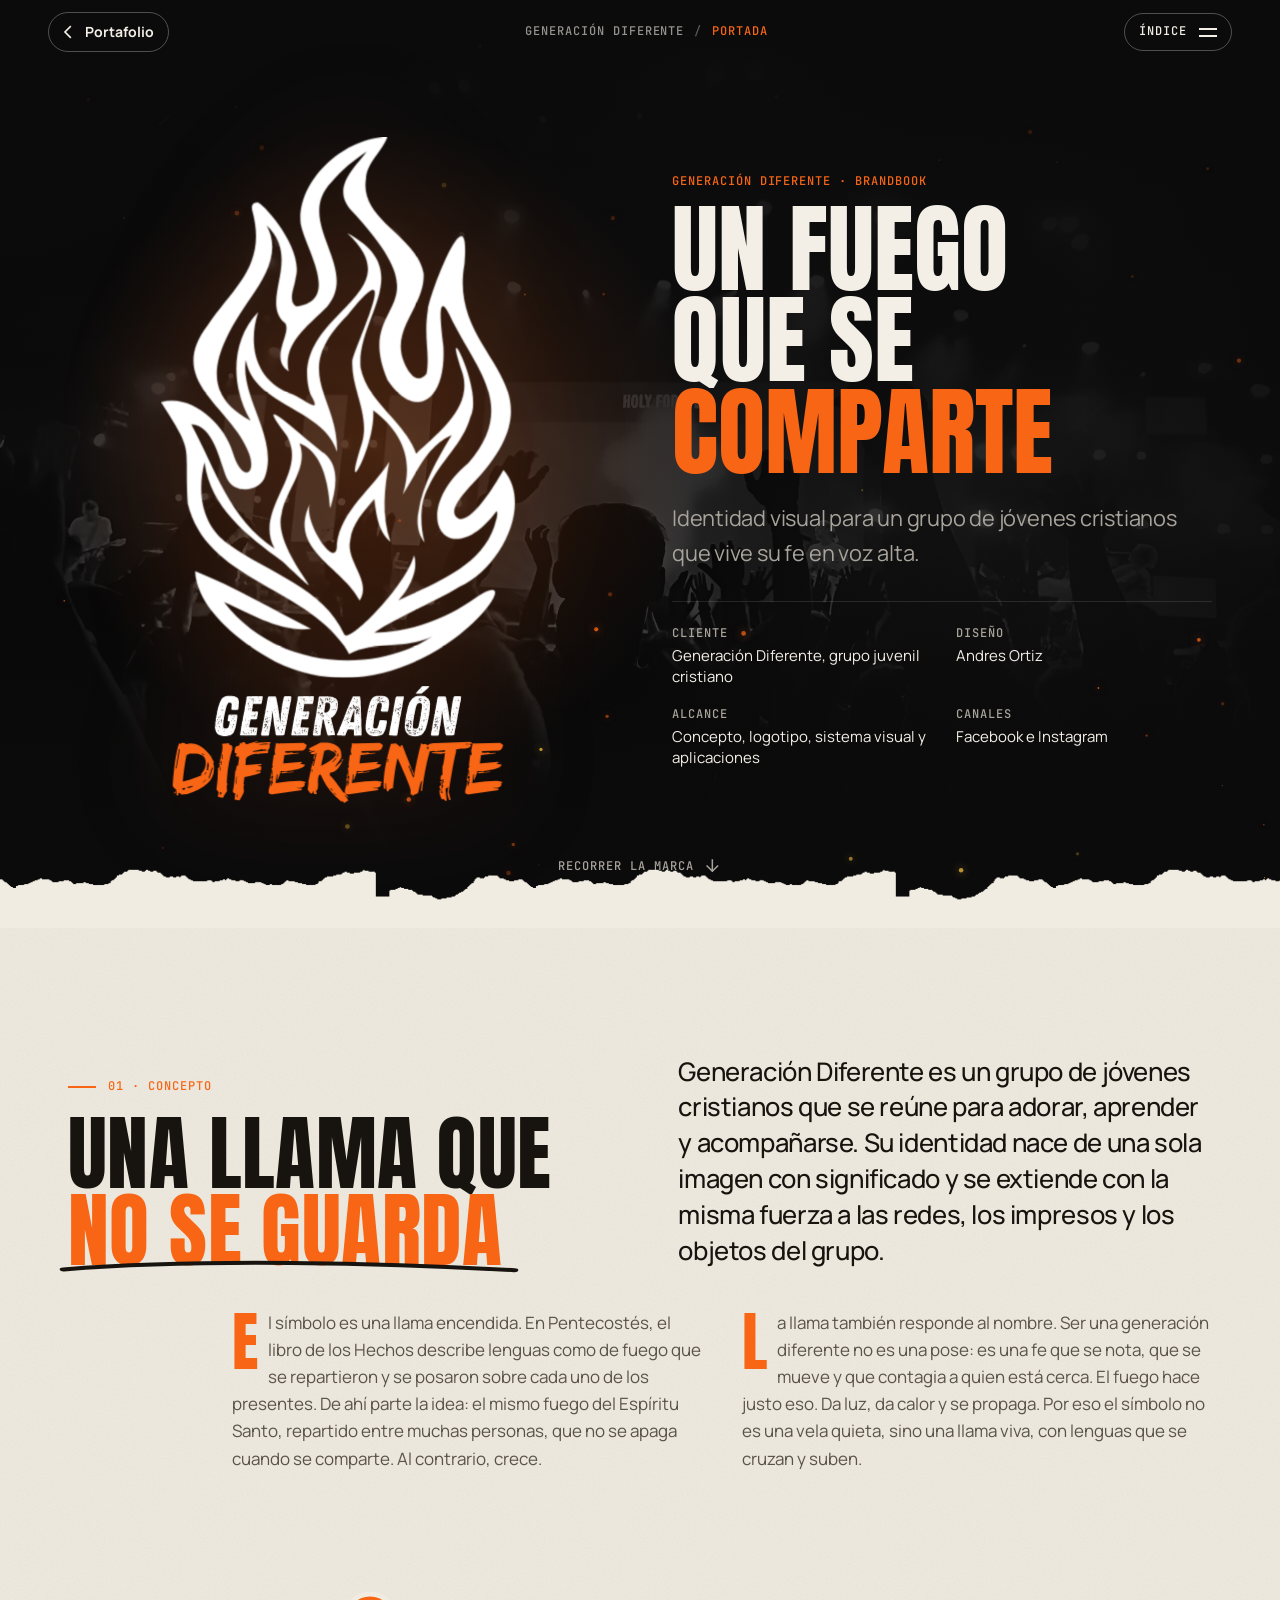
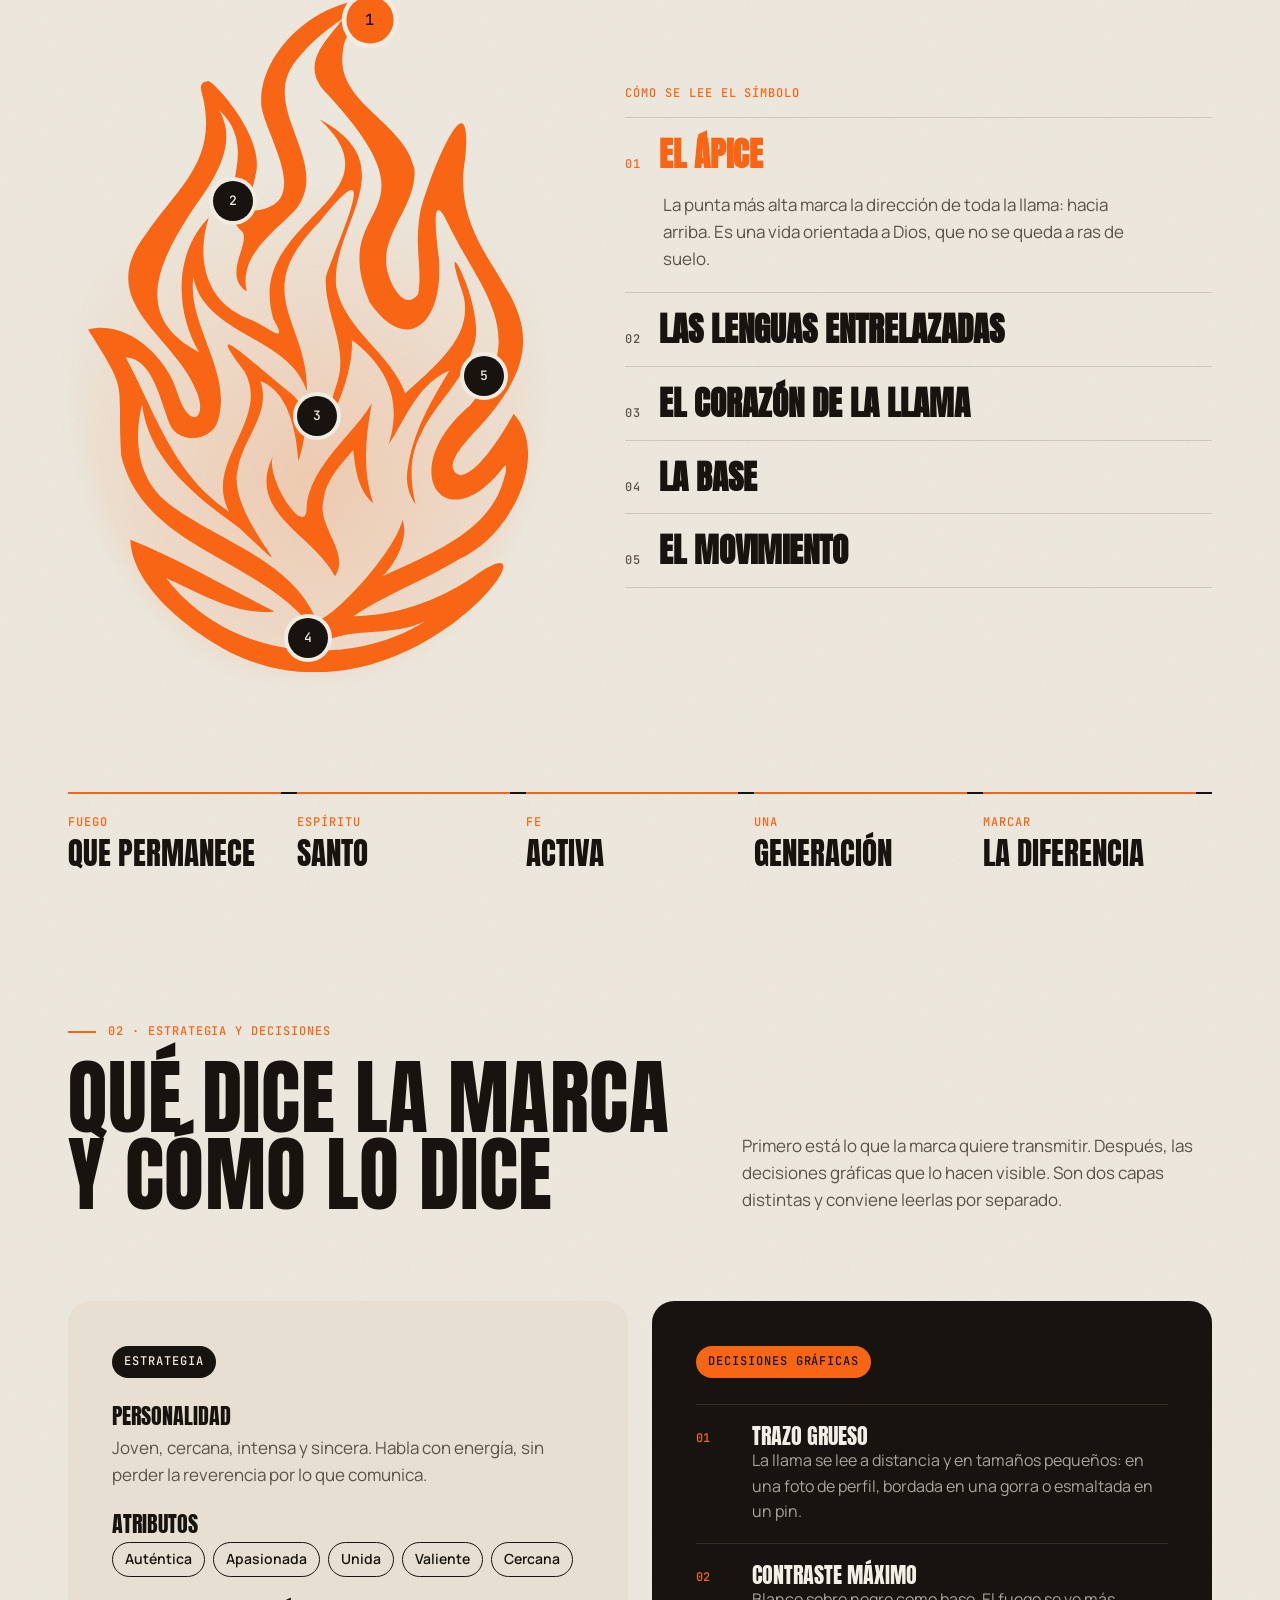
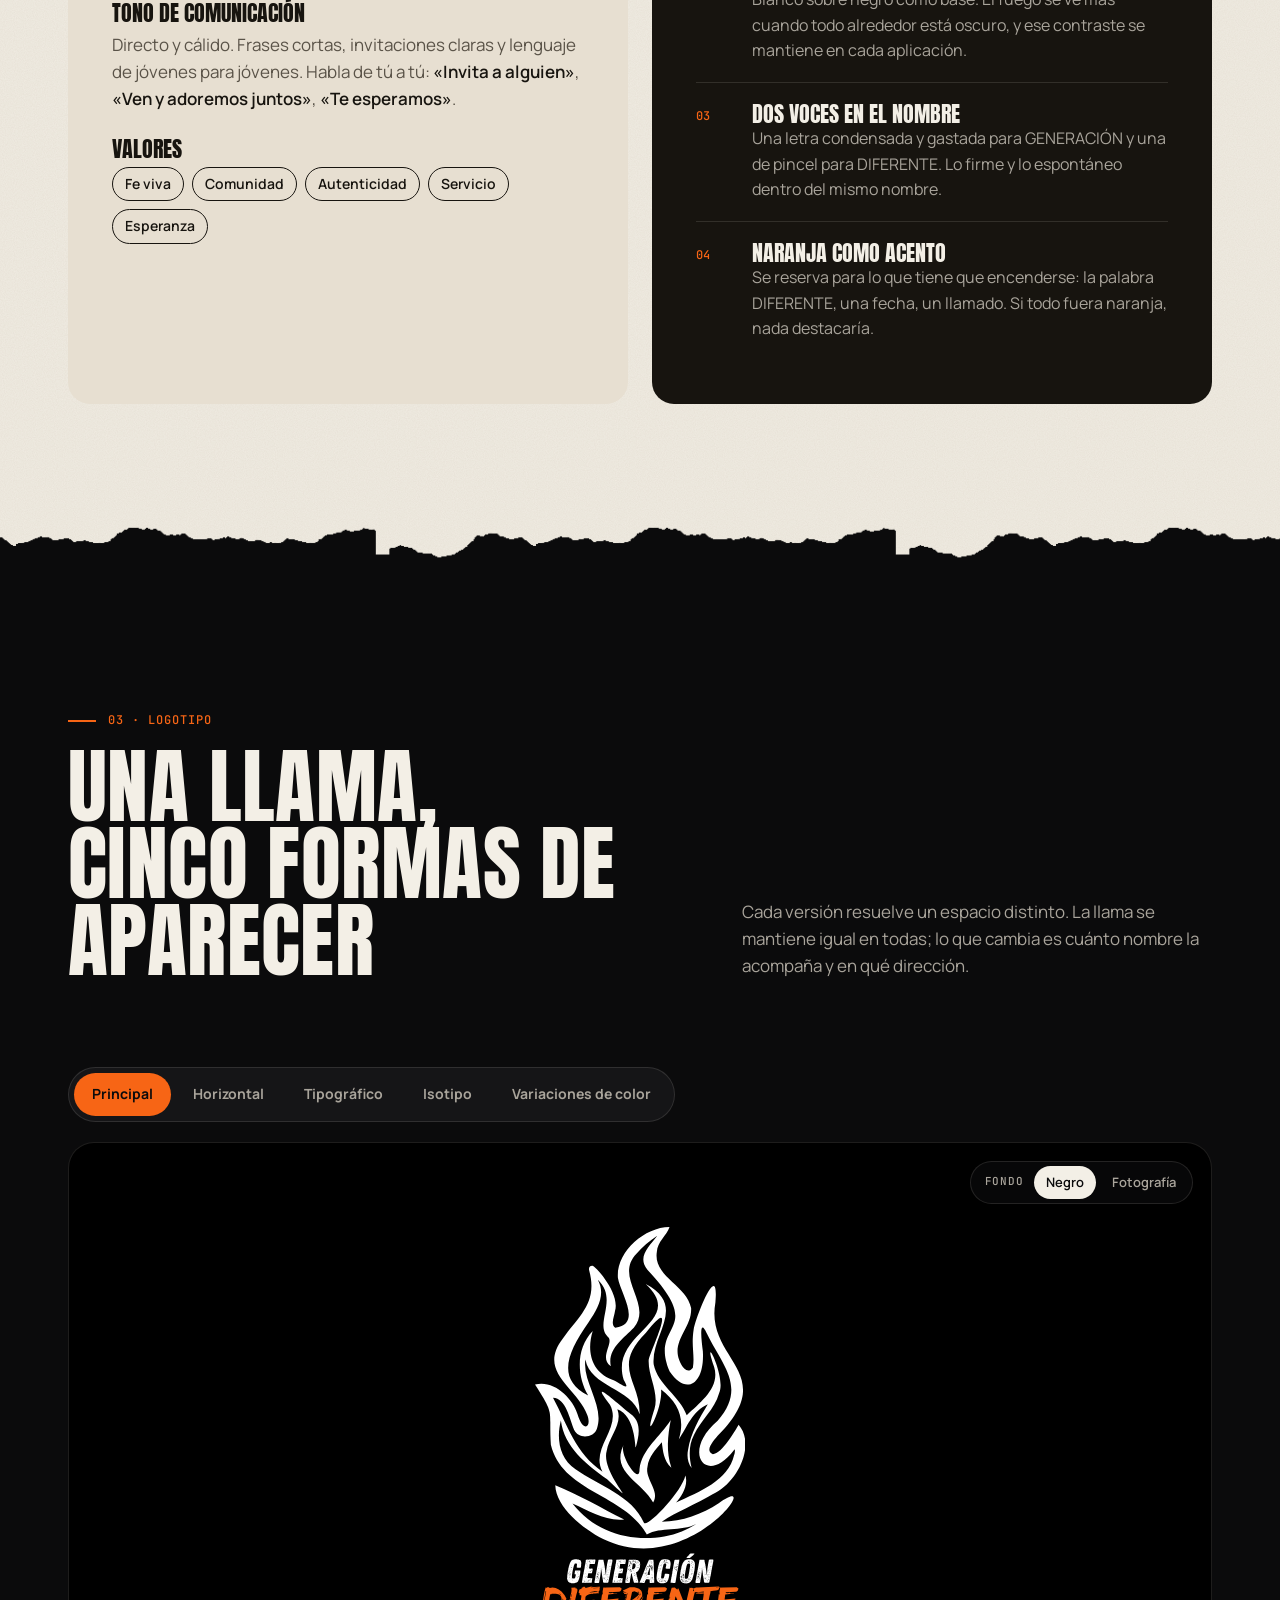
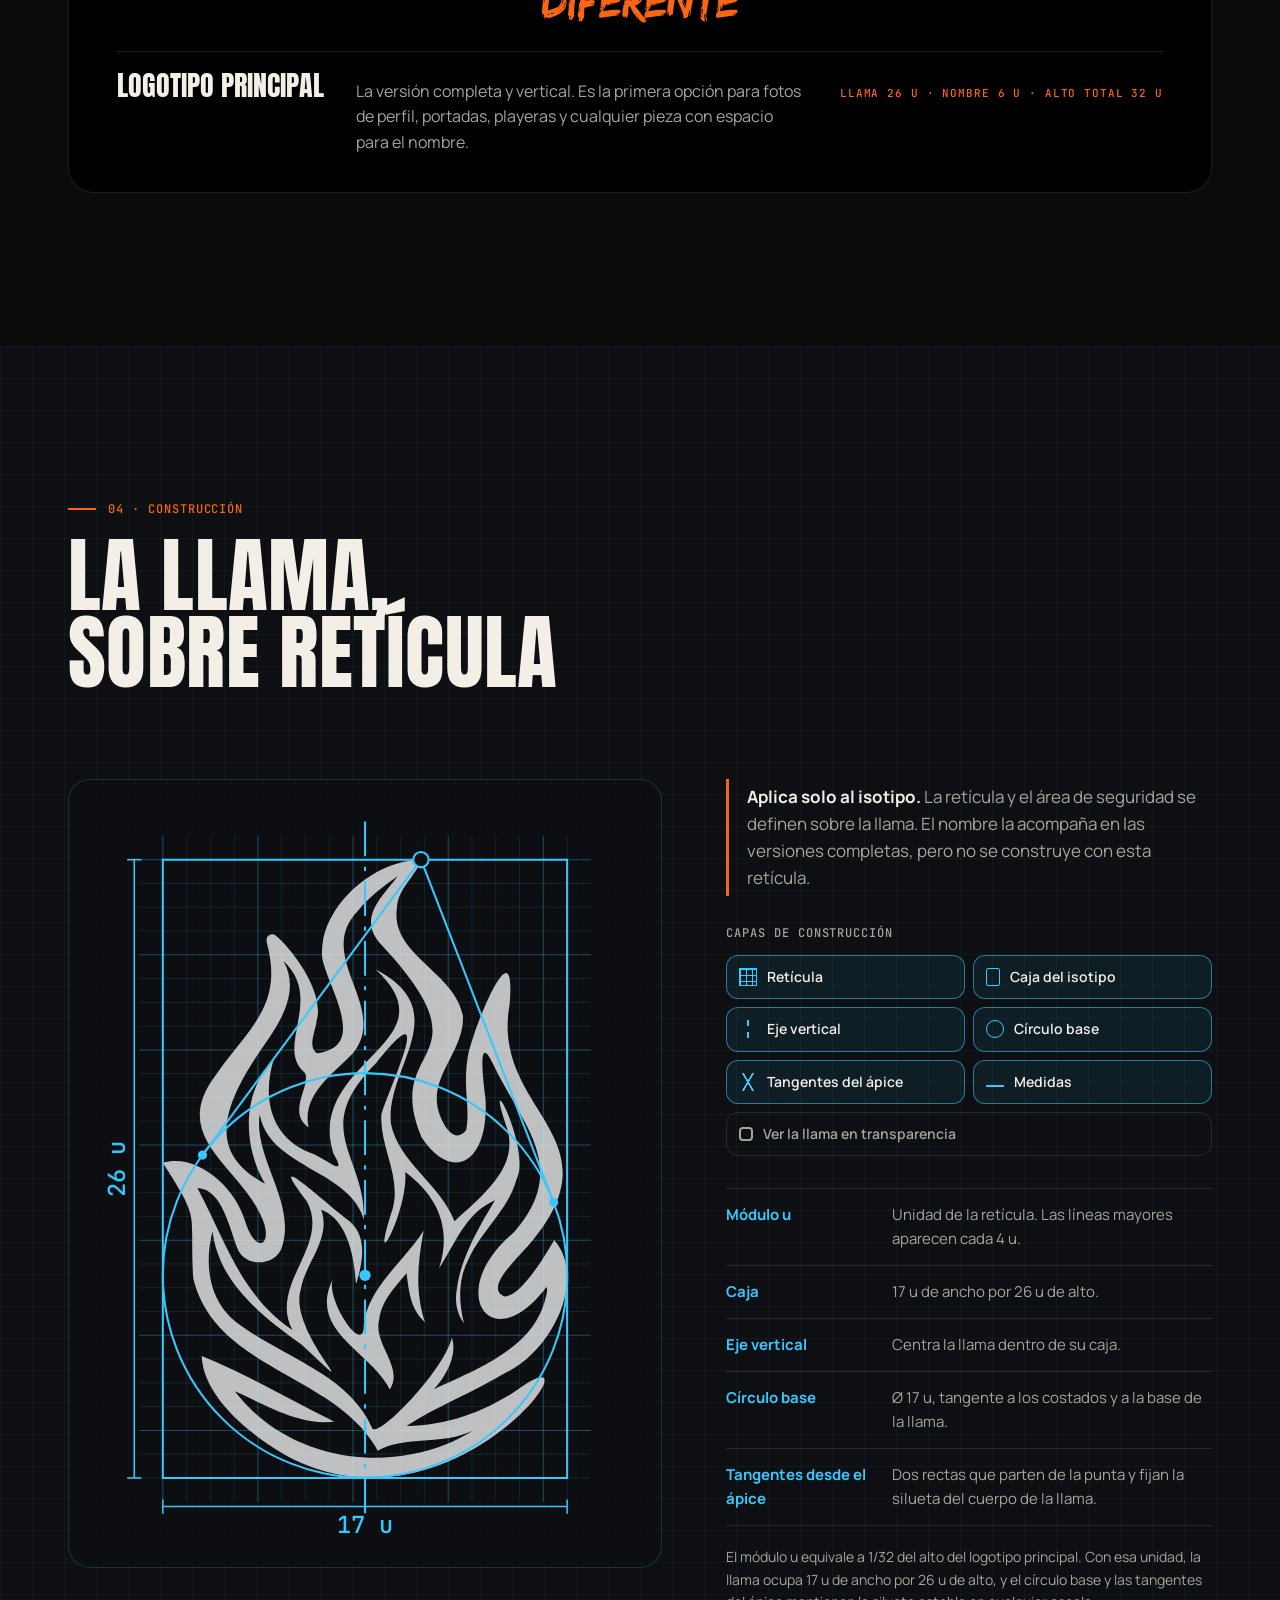
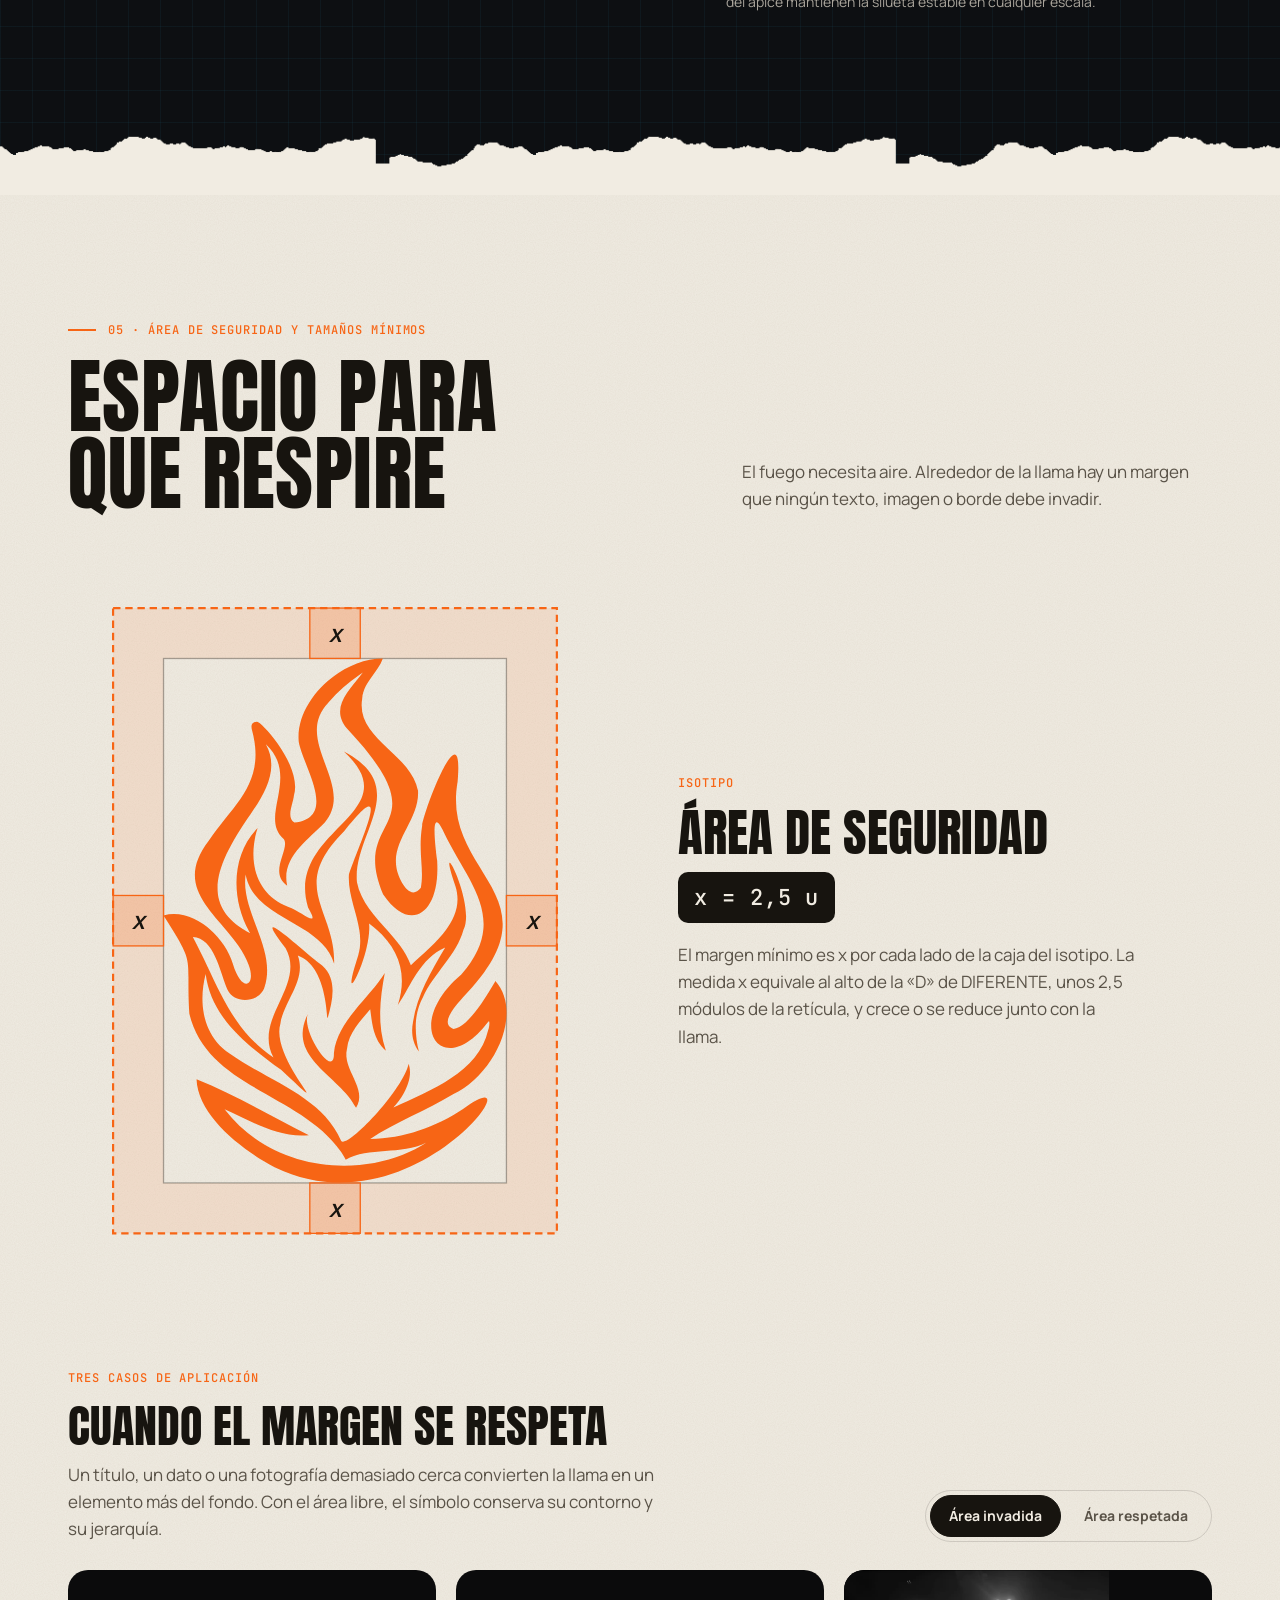
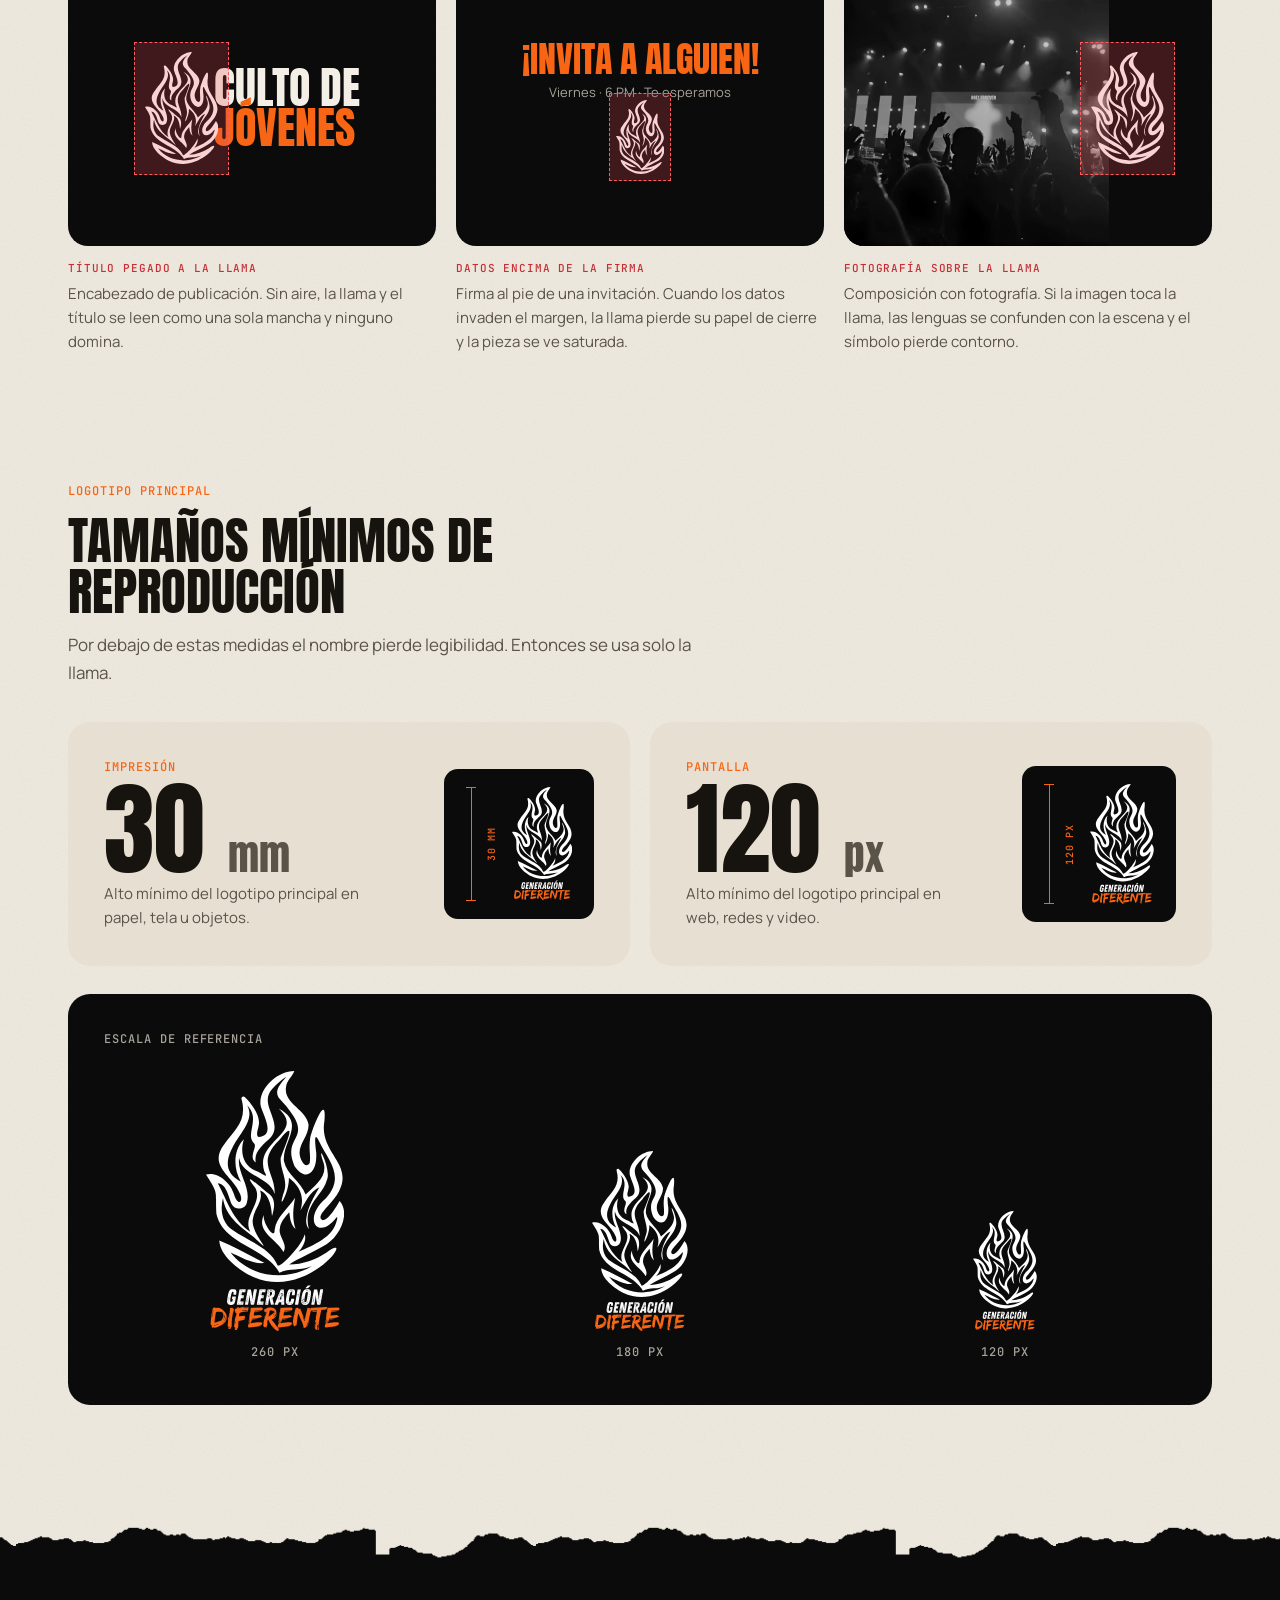
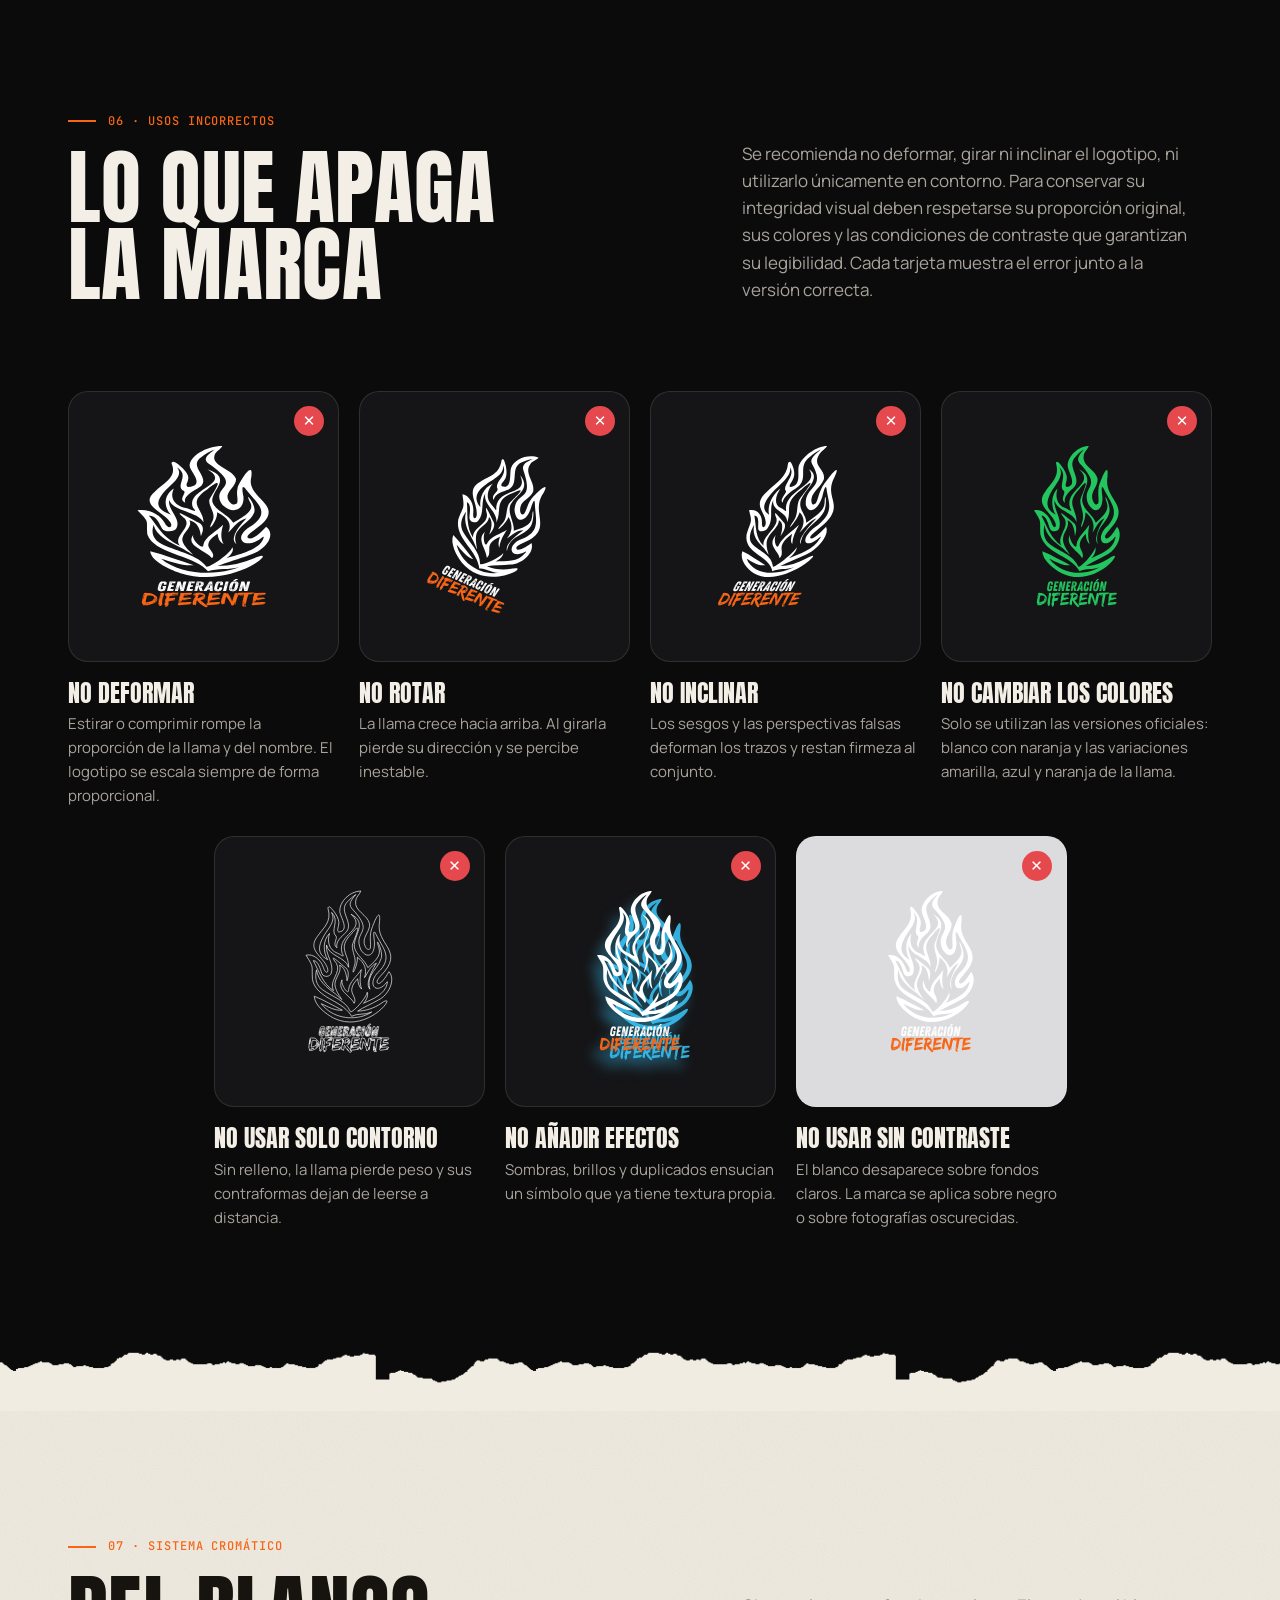
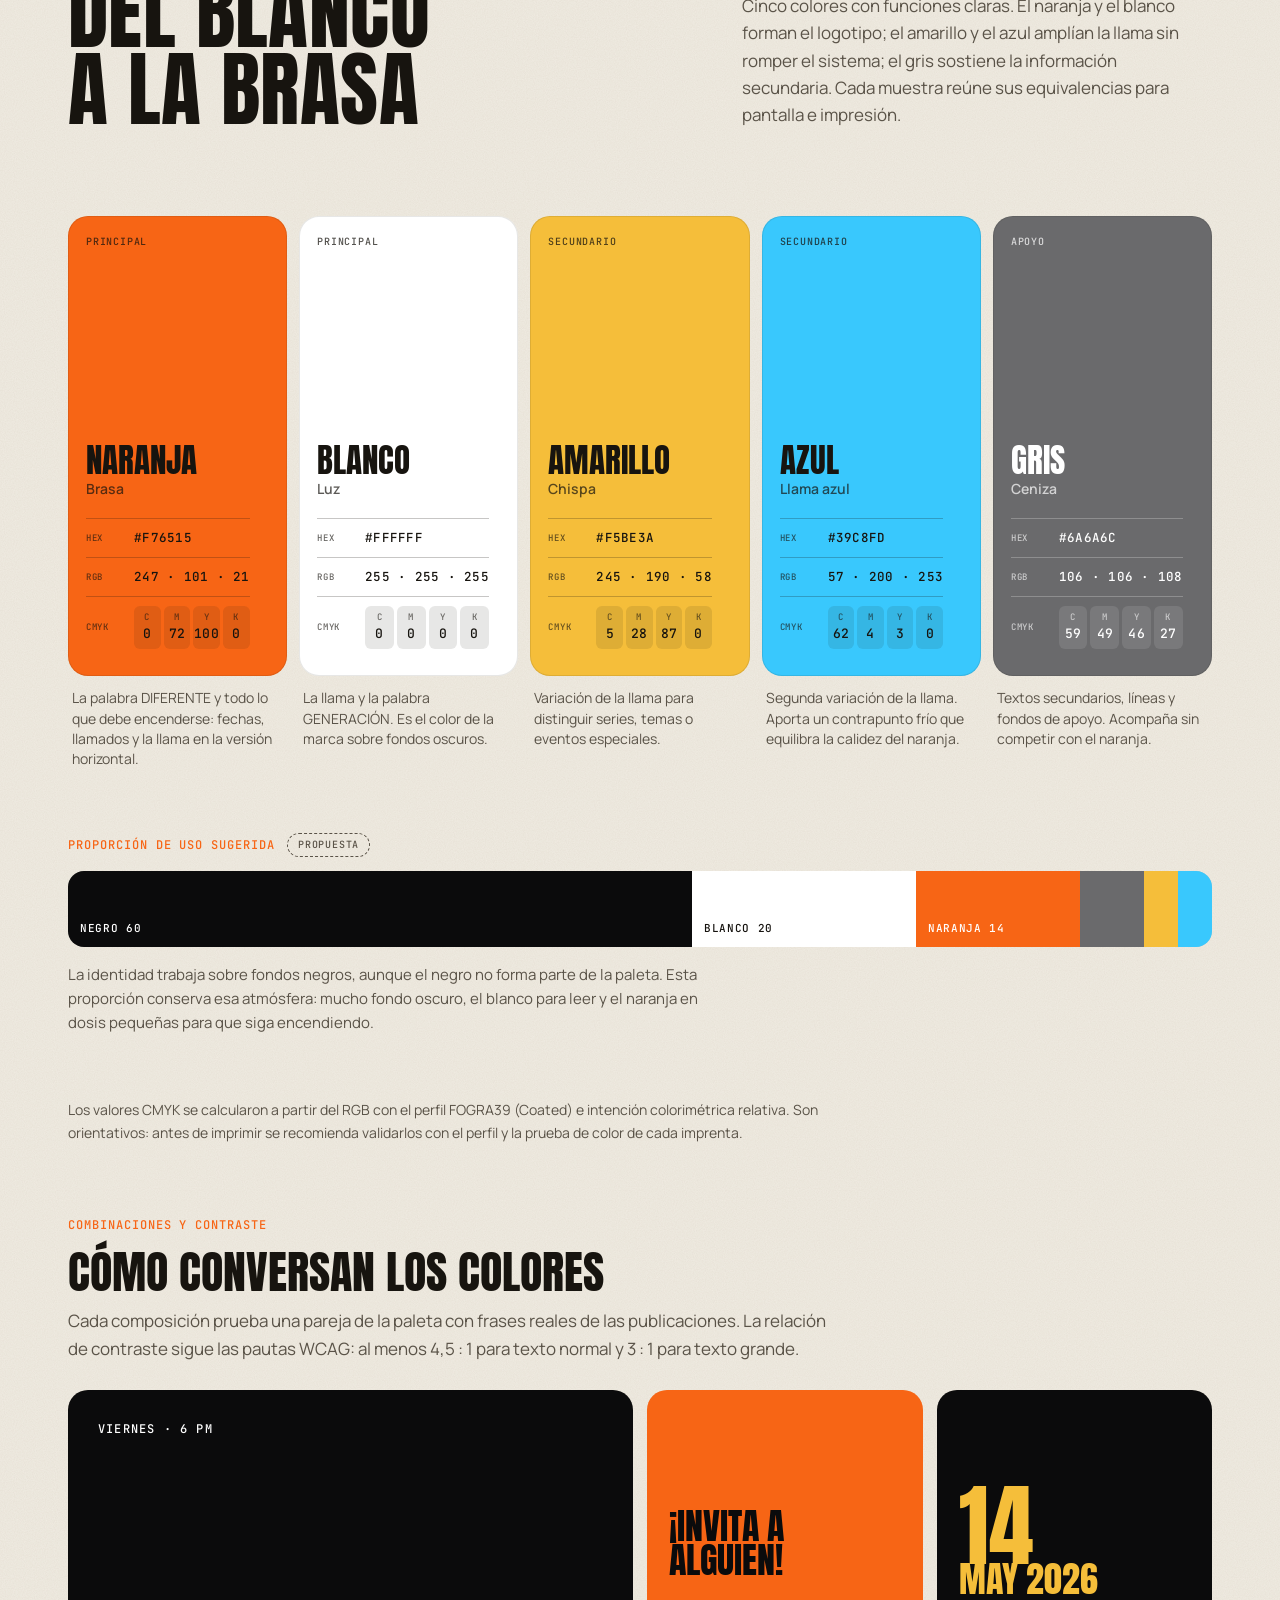
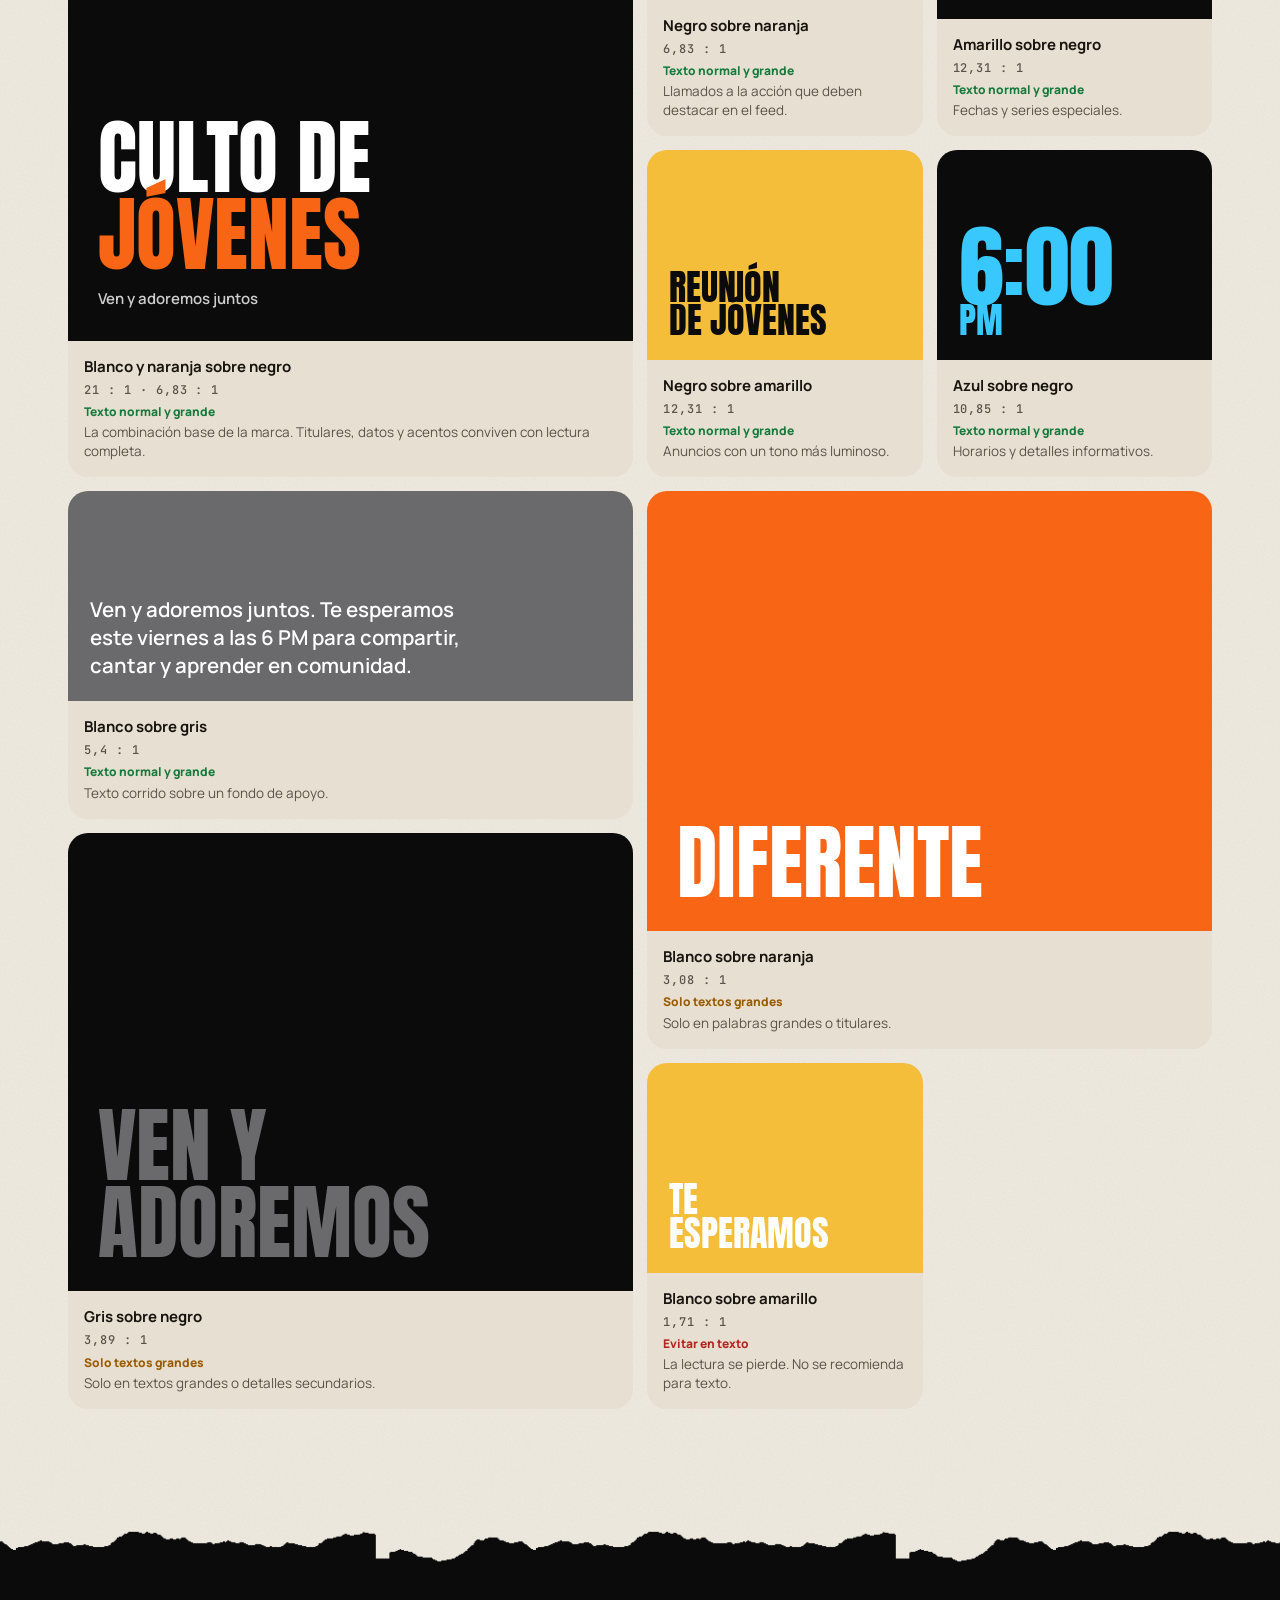
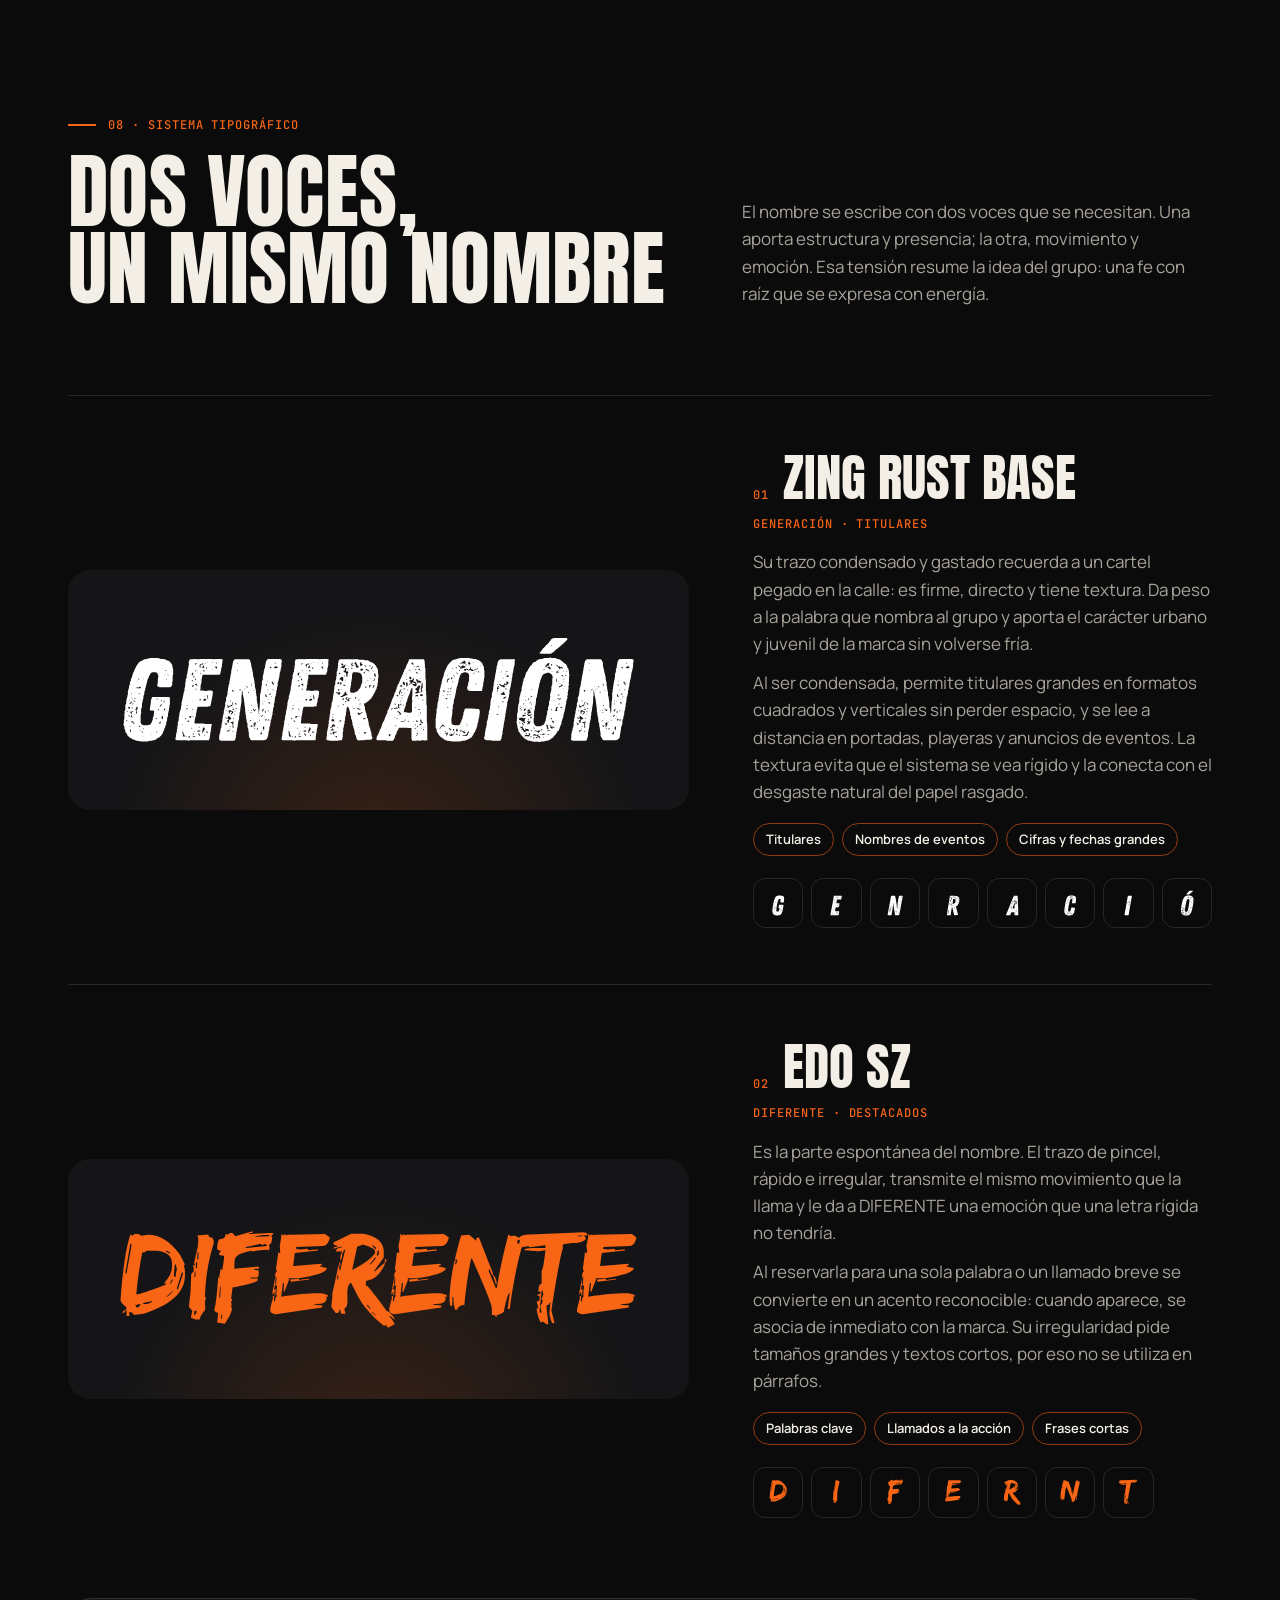
==== commit 35e7c533: "Generación Diferente: interfaces en modo oscuro, iPhone con barra de iOS, franja visible y ajustes d" ====
--- a/brandbook/generacion-diferente/index.html
+++ b/brandbook/generacion-diferente/index.html
@@ -13,7 +13,7 @@
 <link rel="preload" href="../../assets/fonts/anton-latin-400-normal.woff2" as="font" type="font/woff2" crossorigin>
 <link rel="preload" href="../../assets/fonts/manrope-latin-wght-normal.woff2" as="font" type="font/woff2" crossorigin>
 <script>document.documentElement.classList.replace('no-js', 'js');</script>
-<link rel="stylesheet" href="brandbook.css?v=20261019c">
+<link rel="stylesheet" href="brandbook.css?v=20261019d">
 </head>
 <body data-tono="noche">
 <svg class="sprite" aria-hidden="true" focusable="false" width="0" height="0" style="position:absolute;width:0;height:0;overflow:hidden"><defs><g id="gd-flama"><path d="M 464,1040 C 439,1209 608,1383 551,1557 C 530,1628 414,1641 380,1569 C 346,1487 319,1331 221,1327 C 332,1534 389,1745 592,1881 C 497,1704 742,1551 648,1379 C 469,1146 732,1398 816,1458 C 886,1519 865,1620 842,1697 C 835,1722 846,1465 704,1412 C 745,1526 642,1617 624,1725 C 573,1894 916,2208 627,1938 C 469,1824 305,1696 280,1497 C 246,1629 266,1780 390,1863 C 566,1990 812,2057 903,2264 C 924,2307 1184,2038 1214,1910 C 1239,1985 1181,2074 1144,2112 C 1317,2031 1535,1951 1580,1754 C 1584,1748 1590,1702 1579,1718 C 1367,1997 1180,1732 1456,1500 C 1678,1245 1487,1079 1376,846 C 1315,718 1333,885 1345,977 C 1360,1223 1220,1314 1096,1130 C 936,751 1381,848 929,367 C 851,271 940,193 1003,111 C 946,149 891,193 847,246 C 674,424 975,625 827,802 C 747,884 627,964 655,1091 C 566,1030 671,920 639,876 C 522,777 717,591 557,441 C 618,550 557,661 488,760 C 317,1004 254,1188 485,1310 C 398,1163 393,955 519,826 C 474,967 502,1127 661,1189 C 721,1209 813,1297 751,1191 C 642,830 1228,762 916,474 C 1232,641 955,852 976,1075 C 1007,1229 1171,1312 1224,1457 C 1328,1359 1478,1249 1429,1094 C 1330,805 1527,1172 1466,1294 C 1434,1412 1329,1494 1279,1605 C 1237,1683 1241,1773 1261,1854 C 1232,1815 1224,1767 1234,1717 C 1253,1592 1318,1483 1382,1375 C 1265,1426 1226,1549 1164,1640 C 1214,1485 1161,1362 1032,1265 C 1045,1417 885,1710 982,1411 C 1019,1284 931,1165 939,1039 C 979,916 1155,542 918,840 C 658,1100 877,1198 871,1450 C 811,1253 502,1248 464,1040 M 755,2239 C 615,2254 488,2173 367,2120 C 570,2384 927,2432 1187,2329 C 1226,2314 1262,2295 1296,2273 C 1179,2332 1030,2292 924,2352 C 926,2354 918,2338 900,2312 C 716,2048 287,2021 205,1680 C 188,1404 240,1470 86,1228 C 223,1190 368,1326 405,1450 C 447,1590 514,1552 478,1456 C 401,1247 100,1136 295,883 C 415,709 560,617 492,370 C 489,356 491,338 516,337 C 533,332 727,541 686,676 C 683,712 649,776 688,801 C 894,777 725,537 708,428 C 692,240 903,46 1095,46 C 1072,111 1004,158 1000,231 C 970,416 1224,481 1257,654 C 1264,787 1134,882 1158,1010 C 1165,1054 1217,1169 1270,1101 C 1286,1007 1256,941 1276,814 C 1292,719 1468,275 1439,613 C 1361,1049 1924,1132 1463,1605 C 1436,1637 1351,1725 1420,1750 C 1489,1748 1590,1570 1613,1530 C 1744,1680 1604,1966 1418,2051 C 1298,2124 1146,2183 1037,2256 C 1191,2254 1339,2201 1464,2118 C 1826,1851 1248,2701 597,2386 C 445,2306 244,2149 238,1982 C 412,2051 584,2154 755,2239"/><path d="M 1104,1493 C 1081,1615 1069,1731 1109,1851 C 1050,1798 1046,1724 1037,1660 C 991,1714 938,1769 930,1842 C 907,1936 1028,2026 972,2113 C 897,1963 649,1885 750,1681 C 718,1759 874,1991 870,1861 C 886,1714 1031,1611 1104,1493"/></g><path id="gd-l2" d="M 432,2560 L 433,2563 L 433,2573 L 432,2576 L 432,2579 L 432,2582 L 432,2584 L 432,2587 L 431,2590 L 431,2592 L 431,2596 L 429,2599 L 427,2601 L 422,2601 L 418,2601 L 414,2601 L 411,2601 L 404,2601 L 402,2600 L 399,2599 L 399,2597 L 399,2595 L 400,2591 L 400,2587 L 400,2586 L 400,2583 L 401,2579 L 401,2577 L 400,2574 L 400,2573 L 399,2571 L 398,2570 L 395,2569 L 390,2569 L 388,2569 L 386,2570 L 384,2572 L 383,2574 L 382,2576 L 381,2577 L 381,2579 L 379,2582 L 378,2585 L 377,2588 L 377,2590 L 376,2592 L 376,2593 L 375,2596 L 375,2597 L 374,2599 L 374,2602 L 373,2604 L 373,2606 L 372,2609 L 371,2611 L 371,2613 L 371,2615 L 370,2618 L 369,2621 L 369,2624 L 368,2628 L 367,2632 L 367,2633 L 366,2636 L 366,2638 L 366,2642 L 366,2643 L 365,2646 L 364,2648 L 364,2651 L 364,2655 L 364,2658 L 363,2660 L 363,2661 L 363,2664 L 363,2668 L 363,2672 L 363,2674 L 363,2677 L 364,2679 L 365,2681 L 366,2681 L 369,2683 L 373,2683 L 378,2683 L 381,2682 L 384,2681 L 386,2678 L 387,2676 L 388,2673 L 389,2671 L 389,2668 L 391,2663 L 392,2653 L 392,2652 L 390,2651 L 384,2651 L 383,2650 L 383,2647 L 384,2640 L 385,2634 L 385,2632 L 385,2630 L 387,2624 L 387,2623 L 388,2622 L 394,2622 L 396,2622 L 400,2622 L 404,2622 L 413,2622 L 415,2622 L 418,2622 L 424,2622 L 426,2623 L 426,2629 L 426,2632 L 426,2634 L 426,2638 L 425,2640 L 425,2641 L 425,2643 L 425,2644 L 424,2647 L 424,2649 L 424,2651 L 423,2652 L 423,2655 L 422,2657 L 422,2660 L 422,2662 L 421,2665 L 420,2668 L 420,2672 L 419,2675 L 418,2677 L 418,2682 L 417,2683 L 416,2685 L 416,2687 L 414,2690 L 414,2692 L 413,2694 L 412,2695 L 411,2699 L 410,2701 L 408,2704 L 404,2708 L 402,2710 L 400,2710 L 398,2712 L 395,2714 L 391,2715 L 386,2716 L 385,2716 L 381,2717 L 377,2718 L 372,2718 L 369,2718 L 366,2718 L 364,2718 L 360,2717 L 359,2717 L 354,2716 L 352,2715 L 348,2714 L 344,2712 L 341,2710 L 339,2709 L 336,2706 L 335,2705 L 334,2704 L 333,2700 L 331,2699 L 330,2696 L 330,2694 L 329,2692 L 328,2690 L 328,2688 L 328,2686 L 326,2681 L 327,2677 L 327,2674 L 327,2671 L 328,2670 L 328,2666 L 328,2665 L 328,2663 L 328,2660 L 328,2658 L 329,2655 L 328,2653 L 330,2650 L 330,2647 L 330,2643 L 330,2640 L 332,2636 L 332,2632 L 332,2630 L 333,2626 L 334,2623 L 335,2618 L 336,2614 L 335,2612 L 336,2610 L 336,2608 L 337,2605 L 338,2602 L 338,2599 L 339,2597 L 340,2594 L 340,2592 L 340,2590 L 341,2588 L 342,2587 L 342,2585 L 342,2584 L 343,2582 L 344,2580 L 345,2577 L 345,2576 L 346,2573 L 347,2570 L 348,2568 L 349,2566 L 350,2563 L 351,2562 L 351,2560 L 353,2558 L 354,2555 L 355,2554 L 356,2552 L 357,2551 L 359,2548 L 363,2545 L 366,2544 L 369,2542 L 372,2541 L 376,2540 L 380,2539 L 383,2538 L 391,2538 L 397,2538 L 400,2538 L 404,2539 L 406,2540 L 409,2540 L 413,2540 L 415,2541 L 419,2543 L 423,2544 L 426,2546 L 429,2550 L 430,2552 L 431,2552 L 431,2555 L 432,2558 L 432,2560 Z M 412,2562 L 414,2562 L 412,2561 L 412,2562 Z M 418,2566 L 418,2565 L 418,2564 L 417,2564 L 416,2566 L 418,2566 Z M 420,2573 L 422,2573 L 421,2572 L 420,2573 Z M 414,2576 L 417,2574 L 416,2574 L 414,2575 L 414,2576 Z M 364,2576 L 365,2578 L 364,2576 L 363,2575 L 364,2576 Z M 424,2577 L 424,2576 L 422,2576 L 424,2577 Z M 369,2580 L 370,2579 L 368,2580 L 369,2580 Z M 358,2584 L 358,2585 L 359,2585 L 360,2584 L 360,2583 L 359,2582 L 358,2584 Z M 418,2585 L 420,2584 L 419,2583 L 418,2584 L 418,2585 Z M 368,2585 L 369,2584 L 368,2584 L 368,2585 Z M 355,2588 L 355,2590 L 356,2590 L 356,2589 L 355,2588 Z M 363,2603 L 364,2602 L 363,2601 L 362,2601 L 361,2600 L 360,2600 L 358,2602 L 356,2601 L 355,2601 L 354,2602 L 355,2603 L 356,2603 L 358,2603 L 361,2603 L 363,2603 Z M 359,2613 L 359,2614 L 360,2616 L 361,2616 L 361,2615 L 360,2614 L 359,2613 L 359,2613 Z M 351,2614 L 350,2615 L 351,2615 L 351,2614 Z M 343,2614 L 342,2615 L 343,2616 L 344,2615 L 343,2614 Z M 344,2622 L 342,2622 L 343,2623 L 344,2622 Z M 354,2624 L 354,2624 L 355,2625 L 356,2624 L 354,2624 Z M 350,2624 L 349,2625 L 350,2626 L 351,2626 L 352,2625 L 351,2624 L 350,2624 Z M 399,2626 L 397,2626 L 398,2627 L 398,2628 L 400,2628 L 399,2626 Z M 346,2626 L 345,2626 L 344,2626 L 344,2627 L 344,2628 L 345,2627 L 346,2626 Z M 361,2628 L 363,2627 L 363,2626 L 362,2627 L 361,2628 Z M 406,2628 L 406,2628 L 407,2630 L 407,2632 L 408,2631 L 408,2630 L 409,2628 L 407,2629 L 406,2628 Z M 349,2630 L 347,2629 L 348,2631 L 350,2633 L 352,2632 L 351,2631 L 350,2632 L 349,2630 L 349,2630 Z M 339,2629 L 338,2630 L 340,2630 L 339,2629 Z M 412,2634 L 414,2634 L 414,2633 L 414,2630 L 414,2630 L 413,2630 L 412,2634 Z M 340,2634 L 339,2637 L 340,2637 L 341,2636 L 343,2636 L 343,2635 L 344,2634 L 344,2632 L 343,2631 L 343,2632 L 342,2634 L 340,2634 Z M 348,2635 L 346,2636 L 345,2638 L 347,2638 L 347,2637 L 348,2635 Z M 405,2641 L 404,2642 L 405,2643 L 407,2641 L 408,2640 L 409,2638 L 408,2638 L 406,2638 L 406,2640 L 405,2641 Z M 357,2647 L 357,2645 L 356,2644 L 354,2642 L 354,2645 L 354,2646 L 352,2648 L 352,2650 L 353,2651 L 354,2652 L 354,2653 L 353,2655 L 353,2658 L 355,2657 L 355,2656 L 355,2654 L 355,2652 L 354,2650 L 355,2649 L 357,2647 Z M 336,2646 L 337,2647 L 338,2647 L 339,2648 L 340,2647 L 340,2645 L 340,2644 L 338,2643 L 337,2644 L 336,2644 L 336,2646 Z M 346,2646 L 346,2645 L 345,2644 L 343,2645 L 344,2646 L 346,2647 L 346,2646 Z M 415,2647 L 414,2648 L 413,2649 L 413,2651 L 414,2651 L 415,2650 L 416,2649 L 416,2647 L 415,2647 Z M 400,2649 L 400,2650 L 401,2651 L 402,2650 L 402,2649 L 401,2648 L 400,2649 Z M 335,2654 L 335,2653 L 333,2652 L 334,2655 L 335,2654 Z M 343,2658 L 344,2659 L 342,2664 L 343,2665 L 344,2666 L 345,2666 L 345,2664 L 344,2663 L 344,2662 L 344,2660 L 344,2658 L 344,2656 L 344,2655 L 344,2654 L 346,2654 L 347,2654 L 347,2653 L 346,2652 L 344,2653 L 343,2654 L 340,2654 L 340,2655 L 341,2655 L 342,2657 L 343,2658 Z M 350,2661 L 351,2661 L 351,2659 L 350,2661 Z M 338,2664 L 339,2664 L 340,2663 L 338,2662 L 336,2662 L 338,2664 Z M 411,2663 L 410,2663 L 409,2664 L 408,2665 L 408,2666 L 407,2668 L 409,2668 L 410,2669 L 410,2670 L 410,2671 L 410,2672 L 411,2669 L 411,2663 Z M 398,2667 L 395,2668 L 397,2670 L 398,2668 L 398,2667 Z M 334,2674 L 334,2673 L 332,2671 L 332,2673 L 332,2674 L 334,2674 Z M 347,2680 L 349,2680 L 350,2679 L 348,2677 L 348,2676 L 346,2675 L 345,2674 L 345,2673 L 343,2674 L 343,2675 L 344,2677 L 346,2677 L 347,2677 L 348,2679 L 347,2680 Z M 404,2677 L 403,2677 L 402,2678 L 403,2679 L 406,2679 L 406,2678 L 406,2675 L 405,2675 L 404,2677 Z M 359,2685 L 360,2686 L 362,2687 L 362,2686 L 362,2685 L 361,2684 L 360,2684 L 359,2685 Z M 340,2684 L 340,2685 L 340,2686 L 342,2685 L 340,2684 Z M 350,2689 L 351,2689 L 351,2688 L 350,2688 L 350,2689 Z M 368,2690 L 368,2691 L 369,2692 L 370,2690 L 368,2690 Z M 342,2694 L 342,2692 L 340,2692 L 340,2694 L 340,2695 L 340,2696 L 341,2698 L 342,2696 L 342,2694 Z M 363,2693 L 361,2694 L 363,2694 L 364,2694 L 363,2693 Z M 366,2696 L 365,2698 L 366,2699 L 367,2699 L 367,2696 L 366,2696 Z M 398,2698 L 399,2697 L 398,2696 L 397,2697 L 397,2698 L 397,2699 L 397,2699 L 398,2698 Z M 386,2702 L 385,2704 L 385,2704 L 386,2704 L 386,2702 Z M 393,2703 L 393,2702 L 393,2704 L 393,2703 Z M 367,2706 L 367,2707 L 369,2708 L 367,2706 Z"/><path id="gd-l3" d="M 467,2716 L 462,2715 L 456,2715 L 454,2715 L 441,2715 L 438,2714 L 438,2712 L 438,2710 L 439,2708 L 439,2704 L 440,2700 L 441,2696 L 441,2692 L 442,2690 L 442,2688 L 442,2686 L 442,2685 L 443,2683 L 443,2681 L 443,2677 L 444,2674 L 445,2672 L 445,2668 L 445,2666 L 446,2664 L 446,2661 L 446,2660 L 447,2657 L 447,2655 L 448,2652 L 449,2650 L 449,2649 L 450,2645 L 450,2643 L 451,2638 L 451,2634 L 452,2631 L 453,2627 L 453,2625 L 454,2623 L 454,2622 L 454,2620 L 455,2618 L 456,2611 L 457,2609 L 458,2607 L 457,2606 L 458,2602 L 459,2598 L 459,2591 L 460,2590 L 460,2584 L 461,2583 L 462,2581 L 462,2579 L 462,2578 L 462,2576 L 463,2573 L 464,2569 L 464,2568 L 464,2566 L 465,2564 L 465,2563 L 465,2561 L 466,2558 L 466,2556 L 466,2555 L 467,2552 L 467,2550 L 466,2548 L 467,2545 L 468,2544 L 468,2542 L 470,2541 L 474,2541 L 476,2540 L 478,2541 L 480,2540 L 482,2540 L 484,2541 L 487,2541 L 492,2540 L 511,2540 L 517,2540 L 519,2541 L 526,2540 L 531,2540 L 534,2540 L 536,2540 L 538,2541 L 540,2542 L 539,2545 L 539,2547 L 538,2553 L 538,2554 L 538,2556 L 537,2558 L 537,2560 L 536,2563 L 536,2565 L 535,2569 L 535,2570 L 534,2573 L 532,2574 L 521,2574 L 518,2574 L 502,2574 L 496,2574 L 496,2577 L 495,2579 L 495,2582 L 494,2584 L 494,2586 L 494,2591 L 493,2594 L 492,2598 L 492,2599 L 492,2601 L 492,2604 L 491,2608 L 496,2608 L 504,2609 L 509,2608 L 515,2608 L 517,2609 L 519,2611 L 518,2614 L 518,2616 L 518,2618 L 517,2622 L 517,2624 L 516,2627 L 516,2629 L 515,2631 L 515,2634 L 514,2638 L 513,2642 L 513,2642 L 510,2642 L 507,2643 L 504,2643 L 498,2643 L 494,2643 L 491,2643 L 488,2643 L 486,2643 L 485,2646 L 484,2649 L 483,2656 L 482,2658 L 482,2661 L 482,2663 L 481,2665 L 480,2669 L 479,2676 L 479,2678 L 480,2679 L 484,2679 L 498,2679 L 502,2680 L 508,2680 L 514,2680 L 516,2680 L 516,2682 L 516,2683 L 515,2686 L 515,2688 L 514,2694 L 514,2697 L 513,2698 L 513,2700 L 513,2702 L 512,2706 L 512,2710 L 511,2712 L 510,2715 L 487,2715 L 483,2715 L 480,2715 L 478,2715 L 473,2715 L 469,2715 L 467,2716 Z M 517,2548 L 519,2548 L 519,2547 L 518,2546 L 517,2547 L 517,2548 Z M 507,2549 L 508,2548 L 507,2548 L 506,2548 L 507,2549 Z M 527,2550 L 527,2549 L 526,2548 L 525,2549 L 526,2550 L 527,2550 Z M 480,2552 L 482,2552 L 484,2550 L 483,2549 L 481,2550 L 480,2551 L 480,2552 Z M 502,2551 L 504,2550 L 501,2550 L 502,2551 Z M 491,2559 L 492,2558 L 492,2556 L 492,2554 L 492,2553 L 493,2552 L 495,2552 L 498,2552 L 498,2551 L 498,2550 L 497,2550 L 496,2550 L 493,2551 L 492,2551 L 491,2552 L 490,2553 L 490,2555 L 490,2556 L 490,2558 L 491,2559 Z M 495,2560 L 497,2558 L 499,2560 L 500,2560 L 500,2559 L 499,2557 L 500,2555 L 499,2554 L 498,2555 L 497,2556 L 496,2557 L 494,2560 L 495,2560 Z M 526,2561 L 527,2560 L 528,2558 L 528,2557 L 524,2557 L 522,2556 L 521,2555 L 521,2556 L 522,2556 L 523,2557 L 524,2558 L 524,2559 L 526,2561 Z M 505,2561 L 506,2561 L 506,2560 L 506,2558 L 504,2559 L 504,2560 L 505,2561 Z M 519,2563 L 519,2562 L 518,2562 L 518,2563 L 519,2563 Z M 482,2567 L 483,2566 L 483,2565 L 482,2564 L 482,2564 L 481,2565 L 481,2566 L 482,2567 Z M 500,2567 L 501,2566 L 500,2565 L 500,2564 L 498,2564 L 498,2564 L 498,2566 L 499,2567 L 500,2567 Z M 493,2566 L 493,2565 L 493,2565 L 492,2566 L 493,2566 Z M 474,2576 L 475,2575 L 475,2574 L 476,2573 L 476,2572 L 476,2569 L 476,2569 L 475,2570 L 474,2571 L 473,2572 L 473,2574 L 473,2575 L 474,2576 Z M 492,2573 L 492,2572 L 493,2570 L 491,2571 L 491,2572 L 492,2573 Z M 476,2580 L 478,2579 L 479,2578 L 479,2577 L 478,2577 L 477,2578 L 475,2579 L 476,2580 Z M 481,2586 L 482,2586 L 482,2584 L 482,2583 L 481,2582 L 480,2583 L 480,2584 L 481,2586 Z M 475,2588 L 476,2587 L 475,2586 L 473,2586 L 473,2587 L 474,2588 L 475,2588 Z M 484,2599 L 485,2598 L 485,2597 L 484,2595 L 484,2594 L 483,2593 L 482,2594 L 480,2594 L 481,2596 L 482,2596 L 484,2598 L 484,2599 Z M 474,2601 L 475,2600 L 478,2598 L 477,2597 L 476,2596 L 475,2597 L 474,2598 L 474,2600 L 474,2601 L 474,2601 Z M 482,2607 L 483,2606 L 483,2604 L 482,2604 L 482,2605 L 481,2606 L 482,2607 Z M 508,2628 L 508,2628 L 508,2626 L 509,2625 L 508,2624 L 508,2622 L 508,2621 L 507,2619 L 506,2618 L 505,2618 L 506,2620 L 507,2624 L 507,2625 L 508,2628 Z M 500,2622 L 501,2621 L 500,2620 L 500,2622 Z M 499,2630 L 502,2630 L 503,2629 L 504,2628 L 504,2626 L 502,2626 L 501,2626 L 499,2627 L 498,2628 L 498,2630 L 499,2630 Z M 490,2630 L 490,2630 L 492,2629 L 493,2629 L 492,2627 L 491,2626 L 490,2627 L 490,2628 L 490,2630 Z M 475,2632 L 476,2632 L 475,2630 L 475,2631 L 475,2632 Z M 464,2642 L 465,2641 L 462,2639 L 462,2640 L 463,2640 L 464,2642 Z M 463,2649 L 464,2647 L 463,2646 L 462,2646 L 461,2647 L 462,2648 L 463,2649 Z M 475,2650 L 476,2649 L 476,2648 L 476,2647 L 475,2648 L 474,2649 L 475,2650 Z M 460,2652 L 461,2651 L 460,2650 L 460,2651 L 460,2652 Z M 475,2655 L 476,2655 L 476,2654 L 475,2654 L 475,2655 Z M 469,2667 L 471,2666 L 472,2665 L 472,2663 L 471,2663 L 470,2663 L 469,2664 L 467,2664 L 467,2665 L 468,2666 L 469,2667 Z M 476,2665 L 477,2663 L 475,2663 L 475,2664 L 476,2665 Z M 460,2670 L 461,2669 L 461,2668 L 460,2667 L 459,2668 L 459,2670 L 460,2670 Z M 466,2676 L 467,2675 L 468,2675 L 468,2674 L 467,2673 L 466,2673 L 465,2672 L 464,2673 L 464,2674 L 464,2675 L 466,2676 Z M 452,2682 L 454,2681 L 453,2680 L 452,2682 Z M 488,2688 L 490,2687 L 490,2686 L 488,2686 L 488,2688 L 488,2688 Z M 496,2700 L 497,2698 L 498,2696 L 499,2695 L 500,2693 L 501,2692 L 501,2691 L 501,2690 L 500,2688 L 499,2687 L 497,2689 L 497,2690 L 497,2691 L 496,2693 L 496,2695 L 495,2698 L 496,2700 Z M 473,2691 L 474,2690 L 474,2689 L 473,2688 L 472,2689 L 473,2690 L 473,2691 Z M 454,2694 L 455,2693 L 454,2692 L 454,2694 Z M 487,2697 L 489,2697 L 490,2696 L 492,2696 L 491,2694 L 488,2694 L 487,2694 L 486,2694 L 485,2696 L 486,2696 L 487,2697 Z M 478,2697 L 479,2696 L 479,2695 L 478,2695 L 477,2696 L 478,2697 Z M 457,2708 L 458,2705 L 457,2704 L 456,2703 L 455,2700 L 455,2698 L 453,2696 L 453,2696 L 453,2698 L 453,2699 L 454,2702 L 454,2703 L 454,2704 L 455,2707 L 457,2708 Z M 465,2697 L 464,2696 L 463,2696 L 465,2697 Z M 506,2699 L 507,2699 L 508,2698 L 507,2697 L 506,2697 L 505,2696 L 504,2697 L 504,2698 L 506,2699 Z M 477,2703 L 478,2701 L 475,2700 L 475,2701 L 476,2703 L 477,2703 Z M 490,2706 L 490,2706 L 491,2705 L 490,2704 L 490,2703 L 489,2700 L 488,2700 L 487,2702 L 489,2705 L 490,2706 Z M 500,2706 L 501,2706 L 501,2703 L 500,2704 L 500,2706 Z M 477,2708 L 478,2708 L 480,2707 L 480,2706 L 478,2706 L 477,2707 L 475,2706 L 474,2705 L 474,2706 L 477,2708 Z M 461,2708 L 462,2706 L 461,2706 L 460,2707 L 461,2708 Z M 468,2710 L 469,2709 L 469,2708 L 468,2706 L 466,2707 L 466,2708 L 466,2709 L 468,2710 Z"/><path id="gd-l4" d="M 667,2544 L 667,2546 L 666,2549 L 666,2551 L 666,2557 L 665,2560 L 664,2566 L 663,2569 L 662,2573 L 662,2575 L 661,2581 L 660,2585 L 659,2589 L 658,2591 L 658,2593 L 658,2595 L 658,2598 L 657,2600 L 656,2607 L 655,2609 L 655,2612 L 655,2614 L 654,2616 L 654,2619 L 653,2621 L 652,2624 L 652,2628 L 651,2630 L 652,2632 L 651,2633 L 651,2635 L 650,2636 L 650,2638 L 650,2640 L 650,2643 L 649,2644 L 648,2648 L 648,2650 L 648,2652 L 647,2654 L 647,2656 L 647,2657 L 647,2659 L 646,2662 L 645,2666 L 645,2668 L 644,2670 L 643,2673 L 643,2676 L 642,2679 L 642,2683 L 641,2685 L 640,2688 L 640,2692 L 639,2695 L 639,2697 L 638,2698 L 638,2702 L 636,2710 L 634,2713 L 632,2714 L 628,2715 L 625,2715 L 624,2715 L 620,2715 L 618,2715 L 615,2715 L 614,2715 L 609,2715 L 606,2715 L 601,2715 L 599,2713 L 597,2709 L 596,2706 L 596,2704 L 596,2702 L 596,2700 L 595,2695 L 595,2693 L 594,2688 L 593,2687 L 593,2683 L 593,2679 L 592,2677 L 591,2673 L 591,2671 L 590,2668 L 590,2666 L 590,2663 L 589,2661 L 589,2658 L 588,2653 L 588,2648 L 587,2641 L 586,2633 L 585,2626 L 583,2617 L 582,2608 L 581,2608 L 581,2614 L 580,2620 L 580,2622 L 580,2626 L 580,2633 L 578,2645 L 577,2654 L 576,2656 L 576,2659 L 576,2661 L 575,2664 L 575,2666 L 575,2667 L 575,2669 L 574,2672 L 573,2676 L 572,2681 L 572,2685 L 572,2686 L 571,2688 L 570,2695 L 569,2698 L 569,2700 L 569,2703 L 568,2705 L 568,2709 L 567,2712 L 566,2715 L 563,2716 L 537,2716 L 533,2715 L 532,2712 L 532,2710 L 532,2706 L 533,2702 L 534,2699 L 534,2697 L 535,2694 L 535,2692 L 536,2689 L 537,2687 L 537,2683 L 537,2681 L 538,2679 L 538,2676 L 539,2674 L 539,2671 L 539,2669 L 540,2666 L 540,2665 L 540,2663 L 541,2660 L 542,2656 L 542,2653 L 543,2650 L 543,2648 L 544,2645 L 544,2643 L 545,2642 L 545,2638 L 545,2637 L 545,2635 L 546,2632 L 547,2631 L 547,2629 L 547,2626 L 547,2623 L 549,2620 L 549,2618 L 550,2616 L 550,2612 L 550,2610 L 551,2608 L 551,2606 L 551,2604 L 551,2603 L 552,2601 L 552,2598 L 553,2595 L 554,2593 L 554,2590 L 554,2588 L 555,2586 L 556,2579 L 556,2578 L 557,2575 L 557,2573 L 558,2570 L 558,2568 L 558,2567 L 558,2565 L 559,2563 L 559,2562 L 560,2558 L 560,2556 L 561,2552 L 561,2550 L 562,2547 L 562,2546 L 563,2544 L 564,2542 L 567,2541 L 570,2541 L 574,2541 L 577,2541 L 580,2541 L 585,2541 L 588,2541 L 592,2541 L 595,2541 L 598,2542 L 599,2544 L 599,2546 L 600,2548 L 601,2551 L 601,2554 L 602,2558 L 603,2563 L 604,2567 L 605,2572 L 605,2575 L 606,2580 L 607,2582 L 607,2584 L 608,2588 L 608,2591 L 608,2592 L 609,2595 L 609,2597 L 609,2600 L 610,2603 L 611,2608 L 611,2612 L 612,2616 L 612,2619 L 613,2621 L 613,2628 L 614,2634 L 615,2639 L 615,2641 L 615,2643 L 616,2646 L 617,2652 L 617,2658 L 618,2658 L 618,2653 L 619,2647 L 619,2644 L 620,2632 L 620,2626 L 620,2618 L 621,2614 L 621,2613 L 622,2611 L 622,2609 L 622,2606 L 623,2604 L 623,2601 L 623,2599 L 624,2596 L 624,2593 L 624,2590 L 624,2588 L 626,2585 L 626,2583 L 626,2579 L 626,2577 L 627,2574 L 627,2572 L 628,2571 L 628,2567 L 629,2565 L 629,2562 L 630,2560 L 631,2558 L 631,2556 L 631,2554 L 632,2550 L 633,2545 L 635,2542 L 636,2541 L 640,2540 L 646,2540 L 647,2540 L 650,2540 L 656,2540 L 658,2540 L 662,2540 L 665,2541 L 666,2542 L 667,2544 Z M 652,2548 L 652,2550 L 652,2551 L 653,2551 L 653,2550 L 653,2548 L 652,2548 Z M 571,2549 L 570,2550 L 572,2550 L 572,2549 L 571,2549 Z M 658,2560 L 658,2559 L 657,2557 L 656,2556 L 654,2556 L 653,2556 L 653,2557 L 651,2558 L 649,2558 L 650,2559 L 652,2560 L 652,2560 L 654,2560 L 655,2559 L 657,2560 L 658,2560 Z M 641,2558 L 641,2559 L 643,2560 L 644,2560 L 644,2558 L 643,2557 L 641,2558 Z M 572,2565 L 573,2564 L 571,2564 L 570,2565 L 572,2565 Z M 635,2587 L 635,2589 L 636,2588 L 636,2587 L 635,2587 Z M 650,2594 L 650,2593 L 648,2593 L 648,2592 L 648,2590 L 646,2589 L 645,2590 L 645,2591 L 646,2592 L 646,2593 L 648,2595 L 649,2596 L 650,2596 L 650,2594 Z M 650,2592 L 652,2592 L 650,2591 L 650,2592 Z M 601,2593 L 600,2594 L 601,2595 L 601,2596 L 602,2597 L 602,2599 L 603,2598 L 603,2597 L 602,2596 L 601,2594 L 601,2593 Z M 632,2595 L 633,2596 L 632,2597 L 633,2598 L 635,2597 L 635,2596 L 633,2594 L 632,2595 Z M 593,2602 L 594,2602 L 592,2599 L 590,2598 L 591,2600 L 593,2602 Z M 583,2600 L 584,2600 L 582,2599 L 583,2600 Z M 588,2603 L 588,2603 L 588,2602 L 586,2603 L 588,2603 Z M 578,2607 L 578,2605 L 578,2605 L 576,2606 L 576,2607 L 576,2608 L 577,2608 L 578,2607 Z M 638,2607 L 637,2606 L 636,2607 L 637,2608 L 638,2607 Z M 649,2607 L 650,2606 L 648,2606 L 647,2606 L 648,2608 L 649,2607 Z M 585,2607 L 587,2607 L 586,2606 L 585,2607 Z M 605,2607 L 604,2608 L 605,2608 L 607,2607 L 605,2607 Z M 560,2607 L 560,2609 L 561,2610 L 562,2611 L 563,2611 L 563,2610 L 563,2609 L 562,2607 L 560,2607 Z M 567,2608 L 567,2609 L 568,2609 L 568,2609 L 567,2608 Z M 574,2612 L 574,2612 L 574,2611 L 573,2611 L 574,2612 Z M 594,2611 L 594,2613 L 595,2614 L 596,2612 L 594,2611 Z M 641,2618 L 642,2617 L 643,2616 L 643,2615 L 643,2614 L 641,2615 L 640,2616 L 640,2617 L 641,2618 Z M 635,2621 L 633,2618 L 634,2617 L 635,2618 L 634,2617 L 632,2616 L 631,2618 L 632,2621 L 633,2622 L 634,2622 L 635,2621 Z M 644,2622 L 645,2621 L 644,2620 L 643,2621 L 644,2622 Z M 642,2625 L 643,2626 L 642,2624 L 642,2625 Z M 639,2628 L 638,2627 L 637,2628 L 639,2628 Z M 556,2629 L 555,2631 L 557,2632 L 557,2630 L 556,2629 Z M 625,2630 L 625,2631 L 626,2632 L 626,2630 L 625,2630 Z M 631,2632 L 629,2632 L 630,2633 L 631,2632 Z M 550,2639 L 550,2640 L 550,2642 L 550,2644 L 551,2645 L 554,2644 L 554,2643 L 556,2642 L 557,2642 L 558,2642 L 559,2642 L 561,2639 L 561,2638 L 562,2636 L 562,2635 L 564,2634 L 566,2635 L 566,2636 L 567,2638 L 570,2638 L 569,2636 L 566,2635 L 564,2634 L 564,2634 L 562,2634 L 561,2633 L 561,2634 L 561,2636 L 560,2636 L 560,2638 L 559,2639 L 557,2640 L 556,2641 L 555,2641 L 553,2642 L 552,2642 L 551,2640 L 552,2639 L 550,2639 Z M 602,2634 L 603,2634 L 602,2633 L 602,2634 Z M 641,2636 L 642,2636 L 641,2634 L 640,2633 L 639,2633 L 638,2634 L 638,2635 L 639,2635 L 639,2636 L 641,2636 Z M 627,2636 L 626,2636 L 625,2637 L 626,2638 L 627,2637 L 627,2636 Z M 610,2638 L 608,2638 L 610,2639 L 610,2638 Z M 601,2642 L 602,2641 L 602,2640 L 601,2639 L 600,2639 L 601,2640 L 601,2642 Z M 563,2640 L 564,2640 L 563,2639 L 563,2640 Z M 623,2642 L 623,2642 L 623,2643 L 623,2642 Z M 560,2644 L 561,2645 L 562,2644 L 560,2644 Z M 569,2649 L 570,2647 L 569,2647 L 568,2646 L 567,2647 L 568,2648 L 569,2649 Z M 605,2649 L 606,2650 L 607,2651 L 608,2652 L 608,2653 L 608,2654 L 609,2653 L 610,2650 L 611,2649 L 610,2648 L 608,2650 L 607,2649 L 605,2647 L 604,2648 L 605,2649 Z M 561,2649 L 563,2650 L 564,2648 L 563,2647 L 561,2648 L 559,2650 L 561,2649 Z M 625,2649 L 624,2651 L 625,2653 L 625,2654 L 626,2654 L 626,2652 L 627,2650 L 628,2650 L 628,2648 L 627,2648 L 626,2649 L 625,2649 Z M 594,2651 L 596,2650 L 594,2650 L 594,2651 Z M 602,2651 L 601,2650 L 600,2651 L 601,2652 L 602,2651 Z M 558,2654 L 560,2655 L 559,2656 L 558,2657 L 557,2659 L 556,2660 L 557,2660 L 558,2659 L 559,2659 L 561,2657 L 562,2656 L 563,2654 L 561,2653 L 559,2653 L 558,2652 L 558,2651 L 557,2651 L 556,2650 L 553,2651 L 552,2652 L 553,2654 L 553,2655 L 553,2656 L 553,2658 L 554,2658 L 554,2657 L 555,2656 L 555,2654 L 557,2654 L 558,2654 Z M 568,2655 L 568,2655 L 568,2654 L 566,2653 L 567,2652 L 566,2651 L 565,2652 L 566,2653 L 568,2655 Z M 548,2651 L 547,2652 L 549,2653 L 549,2651 L 548,2651 Z M 637,2651 L 636,2652 L 637,2653 L 638,2653 L 639,2652 L 638,2651 L 637,2651 Z M 632,2652 L 631,2653 L 631,2655 L 630,2656 L 632,2657 L 632,2655 L 633,2653 L 632,2652 Z M 600,2655 L 599,2655 L 600,2656 L 601,2657 L 602,2656 L 601,2655 L 600,2655 Z M 565,2660 L 565,2657 L 564,2659 L 564,2660 L 565,2660 Z M 624,2664 L 625,2663 L 626,2662 L 627,2661 L 626,2660 L 625,2661 L 624,2662 L 623,2663 L 622,2665 L 623,2665 L 624,2664 Z M 546,2666 L 545,2667 L 546,2668 L 547,2668 L 550,2669 L 551,2668 L 552,2670 L 552,2671 L 551,2672 L 550,2672 L 548,2672 L 549,2673 L 550,2674 L 550,2676 L 550,2677 L 551,2678 L 553,2677 L 553,2675 L 553,2674 L 554,2671 L 556,2670 L 557,2670 L 558,2668 L 557,2666 L 555,2665 L 554,2664 L 553,2663 L 551,2663 L 551,2664 L 551,2666 L 549,2667 L 547,2666 L 546,2666 Z M 629,2663 L 630,2664 L 631,2663 L 629,2663 Z M 619,2663 L 618,2665 L 619,2664 L 619,2663 Z M 604,2668 L 605,2668 L 605,2667 L 604,2667 L 604,2668 Z M 563,2667 L 561,2668 L 563,2669 L 564,2669 L 564,2668 L 563,2667 Z M 629,2669 L 630,2668 L 628,2668 L 629,2669 Z M 634,2672 L 634,2670 L 633,2669 L 632,2670 L 631,2671 L 631,2672 L 632,2673 L 633,2672 L 634,2672 Z M 640,2673 L 640,2671 L 639,2670 L 637,2671 L 636,2673 L 638,2672 L 640,2673 Z M 619,2673 L 620,2672 L 619,2671 L 618,2671 L 618,2672 L 619,2673 Z M 599,2674 L 600,2673 L 601,2672 L 601,2671 L 599,2672 L 598,2673 L 597,2674 L 599,2674 Z M 564,2677 L 564,2676 L 564,2675 L 560,2676 L 559,2676 L 557,2676 L 557,2678 L 559,2678 L 560,2679 L 561,2682 L 561,2684 L 561,2687 L 561,2688 L 563,2688 L 563,2686 L 563,2685 L 562,2684 L 562,2682 L 563,2681 L 562,2678 L 562,2677 L 563,2677 L 564,2677 Z M 614,2675 L 613,2676 L 614,2677 L 615,2676 L 614,2675 Z M 545,2683 L 546,2682 L 548,2681 L 549,2682 L 549,2680 L 548,2679 L 547,2678 L 546,2678 L 544,2676 L 544,2676 L 545,2678 L 546,2680 L 545,2682 L 545,2683 L 545,2683 Z M 611,2682 L 612,2681 L 611,2681 L 611,2679 L 611,2677 L 609,2677 L 608,2677 L 607,2678 L 606,2679 L 606,2681 L 606,2682 L 607,2683 L 607,2685 L 606,2686 L 607,2687 L 608,2686 L 608,2685 L 610,2683 L 611,2682 Z M 608,2681 L 609,2679 L 611,2681 L 610,2682 L 609,2682 L 608,2681 Z M 603,2686 L 604,2684 L 602,2683 L 600,2684 L 599,2685 L 601,2686 L 603,2686 Z M 556,2687 L 557,2685 L 555,2685 L 555,2686 L 556,2687 Z M 629,2692 L 629,2686 L 628,2685 L 627,2686 L 626,2687 L 626,2688 L 626,2689 L 626,2690 L 627,2691 L 628,2692 L 627,2693 L 628,2694 L 629,2692 Z M 609,2690 L 610,2689 L 608,2688 L 608,2689 L 607,2691 L 609,2690 Z M 555,2691 L 556,2690 L 555,2689 L 555,2691 Z M 615,2692 L 616,2691 L 615,2690 L 614,2689 L 613,2690 L 613,2692 L 615,2692 Z M 555,2694 L 555,2692 L 553,2693 L 552,2694 L 550,2694 L 548,2694 L 549,2694 L 550,2696 L 550,2697 L 551,2698 L 552,2696 L 554,2694 L 555,2694 Z M 562,2698 L 563,2697 L 563,2696 L 561,2695 L 561,2696 L 562,2698 Z M 624,2698 L 625,2697 L 623,2697 L 623,2698 L 622,2700 L 621,2700 L 620,2700 L 621,2702 L 624,2702 L 624,2700 L 624,2698 Z"/><path id="gd-l5" d="M 695,2716 L 690,2715 L 684,2715 L 682,2715 L 669,2715 L 667,2714 L 666,2712 L 667,2710 L 667,2708 L 668,2704 L 668,2700 L 669,2696 L 670,2692 L 670,2690 L 670,2688 L 671,2686 L 671,2685 L 671,2683 L 672,2681 L 672,2677 L 672,2674 L 673,2672 L 674,2668 L 674,2666 L 674,2664 L 675,2661 L 675,2660 L 676,2657 L 676,2655 L 676,2652 L 677,2650 L 677,2649 L 678,2645 L 678,2643 L 679,2638 L 679,2634 L 680,2631 L 681,2627 L 682,2625 L 682,2623 L 682,2622 L 682,2620 L 683,2618 L 685,2611 L 685,2609 L 686,2607 L 686,2606 L 686,2602 L 687,2598 L 688,2591 L 688,2590 L 689,2584 L 690,2583 L 690,2581 L 690,2579 L 690,2578 L 690,2576 L 691,2573 L 692,2569 L 693,2568 L 693,2566 L 693,2564 L 693,2563 L 694,2561 L 694,2558 L 694,2556 L 695,2555 L 695,2552 L 695,2550 L 695,2548 L 695,2545 L 696,2544 L 696,2542 L 698,2541 L 703,2541 L 704,2540 L 706,2541 L 709,2540 L 711,2540 L 713,2541 L 715,2541 L 721,2540 L 739,2540 L 745,2540 L 747,2541 L 754,2540 L 760,2540 L 762,2540 L 764,2540 L 767,2541 L 768,2542 L 767,2545 L 767,2547 L 767,2553 L 767,2554 L 766,2556 L 766,2558 L 765,2560 L 765,2563 L 765,2565 L 764,2569 L 763,2570 L 763,2573 L 760,2574 L 750,2574 L 747,2574 L 730,2574 L 724,2574 L 724,2577 L 724,2579 L 724,2582 L 723,2584 L 723,2586 L 722,2591 L 722,2594 L 721,2598 L 720,2599 L 721,2601 L 720,2604 L 719,2608 L 724,2608 L 732,2609 L 737,2608 L 744,2608 L 746,2609 L 747,2611 L 747,2614 L 747,2616 L 746,2618 L 746,2622 L 745,2624 L 744,2627 L 744,2629 L 744,2631 L 743,2634 L 742,2638 L 742,2642 L 741,2642 L 739,2642 L 735,2643 L 733,2643 L 726,2643 L 722,2643 L 720,2643 L 716,2643 L 714,2643 L 713,2646 L 712,2649 L 711,2656 L 711,2658 L 710,2661 L 710,2663 L 709,2665 L 709,2669 L 708,2676 L 708,2678 L 709,2679 L 712,2679 L 727,2679 L 730,2680 L 736,2680 L 743,2680 L 744,2680 L 744,2682 L 744,2683 L 744,2686 L 743,2688 L 742,2694 L 742,2697 L 742,2698 L 741,2700 L 741,2702 L 740,2706 L 740,2710 L 740,2712 L 739,2715 L 715,2715 L 711,2715 L 708,2715 L 706,2715 L 701,2715 L 697,2715 L 695,2716 Z M 746,2548 L 747,2548 L 747,2547 L 746,2546 L 746,2547 L 746,2548 Z M 735,2549 L 736,2548 L 735,2548 L 734,2548 L 735,2549 Z M 755,2550 L 756,2549 L 754,2548 L 753,2549 L 754,2550 L 755,2550 Z M 709,2552 L 710,2552 L 712,2550 L 712,2549 L 710,2550 L 708,2551 L 709,2552 Z M 731,2551 L 732,2550 L 730,2550 L 731,2551 Z M 719,2559 L 720,2558 L 720,2556 L 721,2554 L 721,2553 L 722,2552 L 724,2552 L 726,2552 L 726,2551 L 726,2550 L 725,2550 L 724,2550 L 721,2551 L 720,2551 L 719,2552 L 718,2553 L 718,2555 L 719,2556 L 719,2558 L 719,2559 Z M 724,2560 L 726,2558 L 727,2560 L 728,2560 L 728,2559 L 727,2557 L 728,2555 L 727,2554 L 726,2555 L 725,2556 L 724,2557 L 723,2560 L 724,2560 Z M 755,2561 L 756,2560 L 756,2558 L 756,2557 L 752,2557 L 750,2556 L 749,2555 L 749,2556 L 750,2556 L 752,2557 L 752,2558 L 753,2559 L 755,2561 Z M 733,2561 L 734,2561 L 735,2560 L 734,2558 L 732,2559 L 732,2560 L 733,2561 Z M 747,2563 L 748,2562 L 747,2562 L 747,2563 L 747,2563 Z M 711,2567 L 711,2566 L 711,2565 L 711,2564 L 710,2564 L 710,2565 L 710,2566 L 711,2567 Z M 728,2567 L 729,2566 L 728,2565 L 728,2564 L 727,2564 L 726,2564 L 726,2566 L 727,2567 L 728,2567 Z M 721,2566 L 722,2565 L 721,2565 L 721,2566 L 721,2566 Z M 702,2576 L 703,2575 L 704,2574 L 704,2573 L 704,2572 L 705,2569 L 704,2569 L 703,2570 L 702,2571 L 701,2572 L 701,2574 L 701,2575 L 702,2576 Z M 720,2573 L 720,2572 L 721,2570 L 720,2571 L 719,2572 L 720,2573 Z M 704,2580 L 706,2579 L 707,2578 L 707,2577 L 706,2577 L 706,2578 L 704,2579 L 704,2580 Z M 709,2586 L 710,2586 L 711,2584 L 710,2583 L 709,2582 L 708,2583 L 708,2584 L 709,2586 Z M 703,2588 L 704,2587 L 703,2586 L 702,2586 L 701,2587 L 702,2588 L 703,2588 Z M 712,2599 L 713,2598 L 713,2597 L 713,2595 L 713,2594 L 711,2593 L 710,2594 L 709,2594 L 709,2596 L 711,2596 L 712,2598 L 712,2599 Z M 702,2601 L 703,2600 L 706,2598 L 706,2597 L 704,2596 L 703,2597 L 703,2598 L 702,2600 L 702,2601 L 702,2601 Z M 711,2607 L 711,2606 L 712,2604 L 711,2604 L 710,2605 L 709,2606 L 711,2607 Z M 736,2628 L 736,2628 L 737,2626 L 737,2625 L 737,2624 L 737,2622 L 736,2621 L 736,2619 L 734,2618 L 734,2618 L 734,2620 L 735,2624 L 735,2625 L 736,2628 Z M 728,2622 L 730,2621 L 728,2620 L 728,2622 Z M 728,2630 L 730,2630 L 731,2629 L 732,2628 L 732,2626 L 730,2626 L 729,2626 L 727,2627 L 726,2628 L 726,2630 L 728,2630 Z M 718,2630 L 719,2630 L 720,2629 L 721,2629 L 721,2627 L 720,2626 L 718,2627 L 718,2628 L 718,2630 Z M 703,2632 L 704,2632 L 704,2630 L 703,2631 L 703,2632 Z M 692,2642 L 693,2641 L 690,2639 L 690,2640 L 691,2640 L 692,2642 Z M 691,2649 L 692,2647 L 691,2646 L 690,2646 L 689,2647 L 690,2648 L 691,2649 Z M 703,2650 L 704,2649 L 705,2648 L 704,2647 L 703,2648 L 702,2649 L 703,2650 Z M 689,2652 L 689,2651 L 689,2650 L 688,2651 L 689,2652 Z M 703,2655 L 704,2655 L 704,2654 L 703,2654 L 703,2655 Z M 697,2667 L 699,2666 L 700,2665 L 700,2663 L 699,2663 L 698,2663 L 697,2664 L 696,2664 L 695,2665 L 696,2666 L 697,2667 Z M 704,2665 L 705,2663 L 703,2663 L 703,2664 L 704,2665 Z M 688,2670 L 689,2669 L 690,2668 L 688,2667 L 687,2668 L 687,2670 L 688,2670 Z M 694,2676 L 695,2675 L 696,2675 L 696,2674 L 695,2673 L 694,2673 L 693,2672 L 692,2673 L 693,2674 L 693,2675 L 694,2676 Z M 680,2682 L 682,2681 L 681,2680 L 680,2682 Z M 717,2688 L 718,2687 L 718,2686 L 716,2686 L 716,2688 L 717,2688 Z M 725,2700 L 726,2698 L 726,2696 L 727,2695 L 728,2693 L 729,2692 L 729,2691 L 729,2690 L 728,2688 L 727,2687 L 725,2689 L 726,2690 L 726,2691 L 724,2693 L 724,2695 L 724,2698 L 725,2700 Z M 702,2691 L 702,2690 L 702,2689 L 701,2688 L 700,2689 L 701,2690 L 702,2691 Z M 682,2694 L 683,2693 L 682,2692 L 682,2694 Z M 715,2697 L 718,2697 L 719,2696 L 720,2696 L 719,2694 L 717,2694 L 715,2694 L 714,2694 L 713,2696 L 714,2696 L 715,2697 Z M 706,2697 L 707,2696 L 707,2695 L 706,2695 L 705,2696 L 706,2697 Z M 686,2708 L 686,2705 L 685,2704 L 685,2703 L 684,2700 L 684,2698 L 682,2696 L 681,2696 L 681,2698 L 682,2699 L 682,2702 L 682,2703 L 682,2704 L 683,2707 L 686,2708 Z M 693,2697 L 692,2696 L 691,2696 L 693,2697 Z M 734,2699 L 735,2699 L 737,2698 L 736,2697 L 734,2697 L 733,2696 L 732,2697 L 732,2698 L 734,2699 Z M 705,2703 L 706,2701 L 704,2700 L 703,2701 L 704,2703 L 705,2703 Z M 718,2706 L 719,2706 L 719,2705 L 719,2704 L 718,2703 L 717,2700 L 716,2700 L 715,2702 L 718,2705 L 718,2706 Z M 728,2706 L 730,2706 L 729,2703 L 728,2704 L 728,2706 Z M 705,2708 L 706,2708 L 708,2707 L 708,2706 L 706,2706 L 705,2707 L 704,2706 L 703,2705 L 702,2706 L 705,2708 Z M 690,2708 L 690,2706 L 689,2706 L 688,2707 L 690,2708 Z M 697,2710 L 697,2709 L 697,2708 L 697,2706 L 695,2707 L 694,2708 L 695,2709 L 697,2710 Z"/><path id="gd-l6" d="M 785,2716 L 776,2716 L 773,2716 L 765,2715 L 763,2714 L 763,2713 L 763,2711 L 763,2708 L 764,2706 L 764,2703 L 764,2701 L 764,2700 L 764,2698 L 765,2696 L 765,2695 L 765,2693 L 766,2690 L 766,2688 L 767,2686 L 767,2684 L 767,2682 L 768,2679 L 768,2677 L 768,2675 L 768,2673 L 769,2671 L 769,2667 L 770,2663 L 770,2660 L 771,2658 L 771,2654 L 771,2652 L 772,2649 L 772,2647 L 773,2645 L 773,2643 L 774,2641 L 774,2640 L 774,2638 L 774,2635 L 775,2633 L 776,2632 L 776,2630 L 776,2628 L 777,2626 L 777,2624 L 777,2621 L 778,2618 L 778,2616 L 779,2610 L 779,2609 L 779,2607 L 780,2605 L 780,2602 L 780,2601 L 780,2599 L 781,2597 L 782,2594 L 782,2591 L 782,2589 L 783,2586 L 784,2582 L 784,2578 L 785,2577 L 785,2575 L 785,2572 L 785,2571 L 785,2569 L 786,2566 L 787,2562 L 788,2555 L 788,2553 L 788,2551 L 788,2549 L 789,2547 L 789,2544 L 790,2543 L 792,2541 L 794,2541 L 798,2541 L 813,2541 L 824,2541 L 825,2541 L 828,2540 L 830,2541 L 834,2542 L 836,2542 L 839,2542 L 843,2542 L 845,2543 L 849,2543 L 851,2543 L 854,2544 L 856,2546 L 858,2546 L 860,2548 L 862,2548 L 863,2549 L 866,2551 L 867,2552 L 868,2553 L 869,2554 L 871,2558 L 873,2561 L 874,2565 L 874,2570 L 874,2571 L 875,2576 L 875,2578 L 874,2582 L 874,2583 L 874,2587 L 874,2589 L 873,2593 L 873,2597 L 872,2599 L 871,2602 L 871,2604 L 870,2606 L 869,2607 L 868,2610 L 866,2614 L 865,2615 L 864,2618 L 862,2621 L 861,2622 L 859,2626 L 857,2627 L 854,2630 L 849,2634 L 845,2636 L 844,2636 L 844,2638 L 844,2640 L 846,2644 L 846,2646 L 846,2649 L 847,2651 L 847,2653 L 848,2656 L 849,2657 L 849,2661 L 850,2662 L 850,2666 L 851,2667 L 852,2669 L 853,2673 L 853,2674 L 854,2678 L 854,2681 L 857,2690 L 858,2694 L 859,2698 L 860,2701 L 860,2702 L 860,2705 L 862,2710 L 861,2713 L 860,2713 L 857,2714 L 854,2714 L 849,2714 L 842,2715 L 839,2715 L 836,2715 L 834,2715 L 832,2716 L 831,2715 L 828,2713 L 828,2712 L 827,2709 L 827,2708 L 826,2705 L 824,2701 L 824,2699 L 824,2697 L 823,2696 L 823,2693 L 822,2691 L 822,2690 L 821,2688 L 821,2686 L 820,2684 L 819,2681 L 819,2678 L 818,2674 L 818,2672 L 816,2669 L 816,2667 L 816,2664 L 814,2661 L 814,2657 L 814,2656 L 813,2652 L 812,2650 L 812,2648 L 811,2646 L 810,2644 L 809,2643 L 807,2643 L 807,2644 L 807,2645 L 806,2649 L 806,2651 L 805,2656 L 805,2660 L 804,2663 L 803,2667 L 803,2668 L 803,2672 L 802,2674 L 802,2679 L 801,2681 L 800,2686 L 800,2688 L 799,2690 L 799,2692 L 799,2695 L 799,2697 L 798,2698 L 798,2700 L 798,2703 L 798,2705 L 798,2706 L 798,2708 L 797,2711 L 797,2713 L 796,2715 L 793,2715 L 791,2715 L 787,2716 L 785,2716 Z M 829,2559 L 830,2559 L 832,2558 L 832,2558 L 832,2557 L 832,2556 L 830,2554 L 830,2554 L 829,2552 L 828,2551 L 827,2548 L 826,2546 L 826,2546 L 823,2550 L 824,2552 L 825,2552 L 826,2552 L 826,2555 L 826,2556 L 826,2557 L 828,2559 L 829,2559 Z M 837,2556 L 838,2555 L 839,2554 L 841,2552 L 841,2551 L 840,2551 L 838,2551 L 838,2550 L 838,2548 L 840,2548 L 840,2548 L 840,2547 L 838,2547 L 836,2548 L 835,2549 L 835,2550 L 835,2552 L 836,2554 L 836,2556 L 837,2556 Z M 818,2556 L 820,2555 L 821,2555 L 822,2555 L 823,2554 L 823,2554 L 822,2554 L 820,2553 L 818,2552 L 819,2550 L 820,2549 L 819,2548 L 817,2550 L 816,2552 L 816,2553 L 816,2555 L 816,2556 L 818,2556 Z M 798,2554 L 799,2553 L 799,2551 L 798,2550 L 797,2550 L 796,2550 L 795,2551 L 795,2553 L 798,2554 Z M 808,2578 L 809,2577 L 808,2574 L 809,2571 L 810,2570 L 810,2569 L 810,2568 L 808,2568 L 809,2566 L 808,2565 L 807,2566 L 806,2567 L 805,2567 L 805,2564 L 806,2563 L 806,2562 L 806,2561 L 806,2560 L 803,2559 L 802,2560 L 801,2559 L 802,2558 L 803,2556 L 804,2554 L 804,2554 L 804,2552 L 803,2552 L 802,2553 L 801,2554 L 800,2555 L 798,2555 L 797,2556 L 796,2557 L 794,2558 L 793,2557 L 793,2558 L 794,2559 L 797,2559 L 799,2560 L 802,2560 L 803,2560 L 803,2562 L 802,2565 L 801,2566 L 799,2565 L 800,2567 L 801,2569 L 802,2569 L 803,2569 L 805,2571 L 805,2572 L 806,2573 L 806,2575 L 805,2577 L 806,2578 L 808,2578 Z M 818,2555 L 816,2554 L 818,2553 L 819,2554 L 818,2555 Z M 848,2557 L 848,2556 L 848,2555 L 847,2554 L 845,2554 L 844,2554 L 844,2555 L 848,2557 Z M 856,2556 L 858,2556 L 858,2555 L 855,2554 L 854,2555 L 855,2556 L 856,2556 Z M 808,2556 L 810,2556 L 810,2555 L 809,2555 L 808,2556 Z M 859,2562 L 860,2562 L 861,2560 L 862,2558 L 863,2558 L 863,2557 L 862,2556 L 861,2557 L 860,2559 L 859,2560 L 858,2561 L 859,2562 Z M 818,2562 L 819,2561 L 819,2560 L 818,2559 L 816,2560 L 816,2561 L 818,2562 Z M 811,2563 L 812,2562 L 810,2560 L 809,2561 L 810,2562 L 811,2563 Z M 839,2566 L 841,2564 L 842,2562 L 842,2561 L 840,2561 L 838,2561 L 836,2562 L 836,2563 L 836,2565 L 838,2565 L 839,2566 Z M 855,2567 L 855,2565 L 854,2565 L 852,2563 L 851,2563 L 849,2562 L 848,2562 L 847,2562 L 847,2563 L 848,2564 L 849,2564 L 851,2565 L 852,2566 L 855,2567 Z M 864,2567 L 864,2566 L 863,2565 L 862,2566 L 864,2567 Z M 847,2567 L 847,2566 L 846,2566 L 846,2567 L 847,2567 Z M 845,2571 L 846,2570 L 845,2568 L 843,2569 L 843,2571 L 845,2571 Z M 818,2613 L 822,2613 L 825,2612 L 826,2611 L 829,2610 L 830,2609 L 832,2607 L 833,2605 L 835,2604 L 836,2601 L 837,2599 L 837,2597 L 839,2594 L 839,2592 L 840,2590 L 840,2586 L 840,2580 L 839,2575 L 838,2573 L 836,2571 L 834,2570 L 828,2569 L 822,2569 L 820,2569 L 819,2572 L 818,2574 L 818,2578 L 818,2582 L 817,2585 L 817,2587 L 816,2591 L 816,2593 L 816,2596 L 815,2599 L 815,2601 L 814,2603 L 814,2607 L 814,2609 L 814,2611 L 814,2612 L 818,2613 Z M 790,2573 L 791,2573 L 792,2572 L 793,2571 L 792,2570 L 791,2570 L 790,2571 L 789,2572 L 790,2573 Z M 868,2579 L 869,2578 L 869,2577 L 869,2575 L 869,2574 L 868,2573 L 868,2571 L 866,2571 L 866,2574 L 866,2575 L 866,2577 L 867,2578 L 868,2579 Z M 802,2578 L 803,2577 L 801,2576 L 800,2577 L 802,2578 Z M 798,2588 L 799,2587 L 799,2586 L 799,2584 L 799,2582 L 799,2580 L 798,2579 L 797,2579 L 795,2579 L 794,2580 L 793,2581 L 792,2582 L 791,2583 L 791,2584 L 793,2585 L 794,2585 L 796,2587 L 797,2588 L 798,2588 Z M 865,2588 L 866,2587 L 867,2585 L 868,2584 L 867,2582 L 866,2581 L 865,2581 L 866,2582 L 866,2585 L 864,2587 L 864,2588 L 865,2588 Z M 857,2584 L 859,2583 L 858,2582 L 857,2583 L 857,2584 Z M 804,2587 L 804,2585 L 803,2585 L 803,2586 L 804,2587 Z M 853,2587 L 853,2587 L 853,2586 L 852,2585 L 851,2586 L 852,2587 L 853,2587 Z M 794,2596 L 795,2594 L 795,2591 L 795,2590 L 794,2590 L 793,2591 L 792,2593 L 793,2595 L 794,2596 Z M 787,2594 L 788,2594 L 789,2594 L 791,2592 L 790,2590 L 789,2590 L 788,2591 L 787,2592 L 786,2593 L 786,2594 L 787,2594 Z M 847,2592 L 848,2591 L 848,2590 L 847,2591 L 847,2592 Z M 804,2598 L 805,2598 L 803,2596 L 802,2596 L 801,2595 L 799,2596 L 800,2598 L 801,2598 L 803,2598 L 804,2598 Z M 856,2602 L 857,2602 L 857,2600 L 857,2599 L 859,2597 L 860,2598 L 860,2596 L 858,2596 L 857,2596 L 855,2597 L 855,2601 L 856,2602 Z M 863,2602 L 864,2602 L 865,2601 L 866,2599 L 866,2597 L 865,2596 L 864,2596 L 864,2598 L 864,2599 L 863,2600 L 862,2601 L 863,2602 Z M 847,2602 L 848,2602 L 849,2601 L 849,2599 L 848,2599 L 847,2600 L 846,2601 L 847,2602 Z M 790,2609 L 790,2608 L 791,2607 L 790,2605 L 789,2605 L 788,2607 L 788,2608 L 790,2609 Z M 794,2607 L 796,2607 L 796,2606 L 795,2606 L 794,2606 L 794,2607 Z M 790,2617 L 792,2616 L 793,2614 L 792,2612 L 790,2612 L 789,2612 L 787,2613 L 786,2612 L 784,2611 L 783,2612 L 785,2613 L 788,2616 L 790,2617 Z M 795,2622 L 797,2622 L 798,2622 L 799,2621 L 802,2620 L 804,2619 L 806,2618 L 807,2619 L 808,2618 L 808,2617 L 808,2616 L 806,2615 L 805,2612 L 805,2611 L 803,2611 L 802,2612 L 802,2613 L 802,2614 L 800,2616 L 799,2617 L 796,2620 L 794,2620 L 793,2621 L 795,2622 Z M 810,2631 L 812,2631 L 812,2630 L 812,2628 L 811,2627 L 812,2626 L 815,2626 L 815,2625 L 813,2624 L 811,2625 L 810,2626 L 809,2627 L 809,2628 L 808,2628 L 807,2626 L 807,2624 L 808,2624 L 808,2622 L 808,2622 L 807,2622 L 806,2623 L 804,2625 L 804,2626 L 805,2627 L 807,2628 L 808,2630 L 808,2630 L 810,2631 Z M 824,2626 L 826,2626 L 826,2624 L 827,2624 L 827,2622 L 826,2622 L 825,2623 L 824,2624 L 824,2625 L 824,2626 Z M 837,2624 L 838,2624 L 838,2623 L 837,2624 Z M 798,2629 L 800,2628 L 801,2627 L 801,2626 L 799,2625 L 798,2625 L 798,2627 L 798,2629 Z M 832,2630 L 834,2630 L 833,2629 L 834,2628 L 833,2627 L 832,2629 L 832,2630 Z M 805,2634 L 806,2632 L 804,2631 L 802,2632 L 803,2633 L 804,2633 L 805,2634 Z M 834,2638 L 836,2638 L 836,2637 L 836,2635 L 834,2637 L 834,2638 Z M 799,2640 L 800,2639 L 801,2638 L 800,2637 L 798,2638 L 798,2639 L 799,2640 Z M 839,2641 L 839,2640 L 838,2640 L 838,2640 L 839,2641 Z M 788,2643 L 789,2642 L 790,2641 L 788,2641 L 788,2642 L 787,2642 L 788,2643 Z M 820,2644 L 820,2643 L 820,2642 L 819,2642 L 820,2644 Z M 835,2644 L 835,2643 L 834,2643 L 834,2644 L 835,2644 Z M 836,2650 L 836,2648 L 833,2647 L 832,2647 L 830,2647 L 830,2646 L 830,2645 L 828,2646 L 828,2647 L 830,2648 L 832,2649 L 833,2649 L 834,2649 L 836,2650 Z M 820,2648 L 822,2648 L 824,2647 L 823,2646 L 822,2647 L 820,2647 L 820,2648 Z M 833,2661 L 834,2660 L 837,2658 L 838,2657 L 839,2656 L 841,2656 L 841,2655 L 840,2655 L 839,2655 L 838,2655 L 836,2657 L 834,2657 L 833,2656 L 832,2656 L 830,2656 L 830,2658 L 831,2659 L 832,2660 L 833,2661 Z M 778,2660 L 778,2659 L 777,2658 L 776,2660 L 778,2660 Z M 777,2666 L 778,2665 L 778,2664 L 777,2664 L 776,2665 L 776,2666 L 777,2666 Z M 845,2670 L 847,2669 L 847,2668 L 846,2667 L 843,2668 L 842,2669 L 842,2670 L 845,2670 Z M 778,2675 L 780,2674 L 780,2673 L 779,2671 L 778,2670 L 777,2669 L 775,2670 L 774,2671 L 774,2672 L 773,2674 L 774,2674 L 775,2673 L 776,2674 L 778,2675 Z M 791,2675 L 793,2675 L 794,2674 L 795,2672 L 794,2672 L 791,2673 L 790,2673 L 790,2675 L 791,2675 Z M 788,2679 L 789,2678 L 787,2679 L 788,2679 Z M 841,2682 L 842,2681 L 840,2681 L 840,2682 L 841,2682 Z M 771,2689 L 772,2689 L 773,2688 L 775,2687 L 776,2687 L 778,2685 L 781,2686 L 782,2685 L 781,2683 L 781,2682 L 778,2681 L 777,2681 L 776,2681 L 775,2682 L 775,2683 L 774,2686 L 772,2687 L 771,2687 L 771,2689 Z M 848,2682 L 849,2681 L 847,2681 L 848,2682 Z M 786,2689 L 788,2689 L 787,2687 L 786,2689 Z M 832,2689 L 834,2689 L 833,2688 L 832,2688 L 832,2689 Z M 773,2694 L 778,2694 L 778,2693 L 778,2691 L 776,2690 L 775,2691 L 774,2692 L 773,2692 L 772,2694 L 773,2694 Z M 771,2696 L 772,2696 L 770,2694 L 770,2695 L 771,2696 Z M 779,2703 L 780,2702 L 780,2701 L 779,2700 L 780,2699 L 781,2699 L 785,2698 L 786,2698 L 786,2697 L 784,2697 L 783,2697 L 780,2697 L 779,2697 L 778,2697 L 776,2698 L 776,2699 L 776,2700 L 778,2702 L 779,2703 Z M 846,2701 L 848,2700 L 849,2698 L 848,2698 L 847,2698 L 845,2698 L 843,2698 L 844,2700 L 845,2701 L 846,2701 Z M 834,2700 L 834,2699 L 833,2699 L 833,2700 L 834,2700 Z M 772,2703 L 774,2702 L 774,2700 L 772,2700 L 771,2701 L 772,2703 Z M 788,2704 L 789,2703 L 788,2702 L 788,2704 Z M 784,2709 L 785,2709 L 786,2707 L 785,2706 L 783,2706 L 782,2707 L 784,2709 Z"/><path id="gd-l7" d="M 980,2711 C 981,2713 980,2715 980,2715 L 977,2715 L 975,2716 L 973,2715 L 970,2715 L 964,2716 L 962,2716 L 959,2715 L 957,2716 L 955,2716 L 952,2716 L 948,2716 L 947,2715 L 946,2712 L 946,2708 L 946,2705 L 946,2703 L 946,2691 L 946,2689 L 940,2689 L 936,2688 L 925,2688 L 919,2688 L 918,2691 L 916,2694 L 915,2696 L 914,2698 L 914,2700 L 911,2705 L 910,2709 L 909,2712 L 908,2713 L 907,2715 L 906,2716 L 898,2716 L 896,2716 L 893,2716 L 891,2715 L 873,2715 L 871,2714 L 870,2712 L 871,2711 L 871,2709 L 872,2706 L 874,2703 L 877,2696 L 878,2692 L 880,2690 L 882,2684 L 883,2680 L 885,2676 L 886,2674 L 887,2673 L 888,2670 L 889,2668 L 889,2666 L 890,2665 L 891,2662 L 892,2660 L 894,2656 L 894,2655 L 894,2652 L 896,2650 L 897,2647 L 898,2646 L 899,2642 L 900,2641 L 900,2639 L 901,2638 L 902,2634 L 903,2632 L 905,2626 L 906,2624 L 908,2620 L 909,2616 L 910,2613 L 911,2612 L 912,2609 L 913,2607 L 914,2604 L 914,2602 L 916,2599 L 916,2596 L 918,2594 L 919,2592 L 921,2587 L 922,2584 L 923,2582 L 924,2580 L 925,2578 L 926,2576 L 928,2571 L 928,2570 L 929,2568 L 930,2567 L 930,2565 L 932,2562 L 933,2561 L 933,2560 L 935,2555 L 936,2552 L 939,2547 L 939,2546 L 940,2544 L 941,2541 L 943,2541 L 945,2541 L 950,2541 L 953,2541 L 957,2541 L 961,2541 L 964,2541 L 965,2541 L 968,2541 L 972,2541 L 973,2542 L 974,2543 L 975,2554 L 975,2559 L 976,2560 L 976,2565 L 976,2574 L 976,2577 L 976,2581 L 977,2586 L 977,2589 L 977,2593 L 977,2595 L 977,2600 L 977,2604 L 977,2609 L 978,2612 L 977,2614 L 978,2617 L 978,2618 L 978,2622 L 978,2625 L 978,2635 L 978,2638 L 979,2640 L 979,2647 L 979,2659 L 979,2660 L 979,2664 L 979,2668 L 979,2671 L 979,2673 L 980,2683 L 980,2684 L 980,2687 L 980,2689 L 980,2693 L 980,2696 L 980,2698 L 980,2700 L 980,2706 L 980,2711 Z M 947,2549 L 945,2548 L 946,2550 L 947,2551 L 948,2552 L 949,2552 L 951,2552 L 950,2550 L 949,2548 L 947,2549 Z M 957,2557 L 955,2558 L 957,2558 L 958,2558 L 959,2557 L 961,2557 L 962,2557 L 963,2556 L 962,2555 L 958,2556 L 957,2557 Z M 954,2558 L 952,2556 L 950,2556 L 952,2557 L 954,2558 Z M 965,2562 L 963,2561 L 962,2561 L 961,2562 L 961,2564 L 963,2564 L 964,2564 L 966,2566 L 966,2565 L 964,2564 L 964,2563 L 964,2562 L 965,2562 Z M 954,2562 L 953,2562 L 953,2563 L 956,2564 L 957,2564 L 956,2563 L 954,2562 Z M 942,2565 L 942,2566 L 943,2566 L 944,2565 L 943,2564 L 942,2563 L 942,2565 Z M 938,2564 L 938,2565 L 939,2565 L 939,2564 L 938,2564 Z M 957,2568 L 956,2568 L 956,2570 L 957,2571 L 958,2571 L 960,2572 L 961,2572 L 960,2571 L 959,2570 L 958,2569 L 957,2568 Z M 937,2571 L 935,2570 L 936,2572 L 937,2571 Z M 941,2580 L 941,2581 L 942,2583 L 943,2584 L 944,2584 L 946,2583 L 946,2581 L 945,2580 L 944,2578 L 942,2579 L 941,2580 Z M 948,2595 L 949,2596 L 951,2598 L 952,2598 L 953,2599 L 955,2599 L 956,2599 L 957,2597 L 957,2595 L 957,2593 L 956,2592 L 955,2590 L 954,2590 L 952,2589 L 951,2589 L 950,2588 L 950,2586 L 951,2586 L 951,2581 L 950,2581 L 950,2582 L 949,2583 L 948,2585 L 944,2586 L 941,2587 L 941,2588 L 942,2588 L 944,2590 L 943,2591 L 944,2593 L 945,2594 L 947,2594 L 948,2595 Z M 967,2582 L 966,2581 L 965,2582 L 966,2583 L 967,2582 Z M 972,2583 L 972,2584 L 973,2584 L 972,2583 Z M 967,2590 L 967,2589 L 967,2588 L 965,2588 L 964,2587 L 962,2586 L 961,2587 L 960,2587 L 959,2585 L 959,2584 L 958,2583 L 957,2584 L 956,2585 L 956,2586 L 957,2588 L 958,2589 L 958,2591 L 959,2592 L 960,2593 L 961,2592 L 961,2591 L 961,2590 L 962,2589 L 963,2590 L 963,2591 L 963,2592 L 965,2592 L 966,2591 L 967,2590 Z M 935,2583 L 934,2586 L 936,2585 L 935,2583 Z M 927,2589 L 928,2590 L 927,2592 L 928,2595 L 929,2595 L 931,2597 L 932,2597 L 932,2596 L 932,2594 L 932,2593 L 931,2592 L 931,2590 L 931,2589 L 930,2590 L 929,2589 L 927,2589 Z M 935,2595 L 935,2597 L 935,2598 L 934,2600 L 935,2600 L 936,2599 L 937,2598 L 938,2597 L 938,2595 L 938,2594 L 937,2591 L 935,2590 L 935,2591 L 935,2592 L 934,2592 L 934,2594 L 935,2595 Z M 952,2594 L 950,2594 L 949,2594 L 946,2593 L 946,2592 L 947,2591 L 949,2591 L 950,2591 L 951,2592 L 952,2592 L 954,2592 L 954,2593 L 953,2594 L 952,2594 Z M 968,2594 L 968,2595 L 968,2596 L 967,2599 L 967,2600 L 967,2601 L 966,2602 L 966,2604 L 966,2606 L 967,2607 L 967,2608 L 967,2610 L 966,2611 L 964,2611 L 963,2611 L 961,2611 L 960,2610 L 961,2610 L 962,2609 L 962,2607 L 963,2605 L 963,2603 L 964,2602 L 964,2601 L 965,2599 L 965,2598 L 965,2597 L 964,2597 L 963,2598 L 962,2598 L 960,2598 L 959,2600 L 958,2601 L 958,2602 L 956,2603 L 955,2604 L 954,2605 L 955,2607 L 956,2607 L 958,2609 L 958,2610 L 957,2611 L 956,2611 L 955,2612 L 954,2613 L 954,2614 L 956,2615 L 957,2614 L 959,2614 L 960,2614 L 961,2613 L 963,2613 L 964,2612 L 967,2612 L 969,2611 L 969,2607 L 968,2605 L 969,2603 L 970,2602 L 970,2600 L 970,2598 L 970,2596 L 970,2594 L 970,2593 L 969,2591 L 968,2592 L 968,2594 Z M 940,2594 L 942,2596 L 943,2595 L 941,2593 L 940,2594 Z M 922,2597 L 922,2599 L 922,2600 L 924,2600 L 926,2599 L 926,2597 L 923,2596 L 922,2597 Z M 948,2617 L 948,2608 L 948,2602 L 946,2603 L 945,2606 L 943,2610 L 943,2613 L 941,2617 L 940,2619 L 939,2621 L 939,2623 L 938,2625 L 937,2627 L 937,2629 L 936,2631 L 934,2636 L 934,2638 L 933,2642 L 932,2644 L 931,2648 L 930,2650 L 930,2652 L 929,2654 L 931,2655 L 933,2655 L 935,2655 L 938,2656 L 945,2656 L 947,2654 L 947,2651 L 947,2649 L 947,2647 L 947,2640 L 947,2639 L 947,2634 L 948,2632 L 947,2626 L 948,2617 Z M 933,2605 L 932,2604 L 931,2604 L 930,2604 L 928,2605 L 930,2606 L 933,2605 Z M 920,2611 L 919,2612 L 920,2617 L 921,2617 L 921,2616 L 921,2615 L 921,2613 L 921,2612 L 922,2611 L 924,2612 L 924,2613 L 925,2614 L 926,2614 L 926,2612 L 925,2612 L 923,2610 L 923,2607 L 926,2607 L 925,2606 L 924,2606 L 923,2606 L 921,2608 L 920,2609 L 920,2610 L 920,2611 Z M 938,2607 L 937,2606 L 936,2607 L 937,2608 L 938,2607 Z M 971,2609 L 970,2610 L 971,2611 L 971,2609 Z M 932,2616 L 930,2614 L 930,2613 L 930,2615 L 931,2616 L 932,2616 Z M 965,2620 L 967,2620 L 968,2620 L 969,2620 L 970,2620 L 970,2618 L 970,2616 L 969,2616 L 966,2616 L 965,2617 L 965,2618 L 964,2619 L 965,2620 Z M 925,2620 L 927,2620 L 927,2619 L 925,2617 L 925,2620 Z M 914,2618 L 914,2620 L 914,2620 L 916,2621 L 917,2620 L 918,2619 L 916,2618 L 915,2618 L 914,2618 Z M 955,2621 L 957,2620 L 958,2621 L 959,2621 L 961,2619 L 959,2618 L 957,2618 L 956,2618 L 955,2619 L 954,2620 L 954,2621 L 955,2621 Z M 925,2622 L 926,2624 L 924,2625 L 925,2626 L 927,2624 L 925,2622 Z M 960,2626 L 961,2626 L 962,2625 L 960,2625 L 960,2626 Z M 971,2628 L 971,2627 L 970,2627 L 970,2628 L 970,2630 L 970,2631 L 971,2630 L 971,2629 L 971,2628 Z M 921,2630 L 922,2632 L 923,2632 L 922,2630 L 922,2628 L 921,2630 Z M 923,2636 L 922,2637 L 922,2639 L 922,2640 L 924,2640 L 924,2637 L 923,2636 Z M 909,2636 L 909,2638 L 910,2638 L 912,2638 L 914,2636 L 912,2637 L 909,2636 Z M 959,2638 L 960,2638 L 961,2638 L 960,2637 L 959,2638 Z M 913,2647 L 914,2647 L 916,2647 L 918,2646 L 920,2646 L 921,2647 L 922,2646 L 922,2645 L 920,2645 L 919,2645 L 919,2644 L 919,2642 L 920,2641 L 920,2639 L 920,2638 L 918,2637 L 917,2638 L 917,2640 L 917,2642 L 917,2644 L 917,2645 L 916,2645 L 915,2645 L 914,2644 L 912,2645 L 910,2646 L 908,2647 L 908,2648 L 910,2648 L 913,2647 Z M 927,2641 L 927,2642 L 928,2641 L 929,2639 L 929,2638 L 928,2638 L 927,2641 Z M 956,2644 L 954,2644 L 953,2644 L 954,2645 L 955,2645 L 956,2644 Z M 905,2647 L 906,2646 L 904,2646 L 903,2647 L 903,2649 L 904,2651 L 904,2650 L 904,2649 L 905,2647 Z M 961,2650 L 963,2650 L 964,2649 L 964,2648 L 962,2648 L 961,2649 L 961,2650 Z M 921,2660 L 922,2660 L 924,2659 L 923,2657 L 922,2656 L 921,2655 L 920,2654 L 918,2653 L 917,2653 L 915,2654 L 916,2655 L 918,2655 L 919,2656 L 920,2657 L 920,2659 L 921,2660 Z M 966,2658 L 966,2657 L 966,2656 L 965,2655 L 964,2656 L 965,2658 L 966,2658 Z M 906,2661 L 908,2661 L 908,2660 L 906,2661 Z M 934,2662 L 935,2661 L 934,2661 L 934,2662 Z M 961,2663 L 961,2661 L 960,2661 L 961,2663 Z M 918,2664 L 918,2663 L 917,2662 L 916,2662 L 918,2664 Z M 937,2664 L 937,2665 L 938,2665 L 938,2664 L 937,2664 Z M 909,2667 L 910,2667 L 910,2666 L 908,2666 L 909,2667 Z M 915,2670 L 916,2668 L 914,2667 L 914,2669 L 915,2670 Z M 933,2674 L 934,2672 L 934,2671 L 932,2670 L 931,2671 L 930,2674 L 929,2674 L 927,2675 L 926,2675 L 925,2674 L 924,2674 L 923,2675 L 923,2676 L 926,2676 L 928,2676 L 930,2676 L 930,2675 L 931,2674 L 931,2672 L 932,2670 L 933,2671 L 933,2673 L 933,2674 Z M 969,2679 L 970,2678 L 971,2677 L 970,2676 L 969,2676 L 967,2675 L 968,2672 L 967,2671 L 966,2670 L 965,2672 L 965,2673 L 965,2675 L 966,2676 L 966,2677 L 968,2678 L 969,2679 Z M 956,2675 L 958,2676 L 961,2675 L 961,2674 L 959,2674 L 958,2673 L 957,2672 L 956,2672 L 956,2675 Z M 940,2676 L 941,2674 L 939,2673 L 938,2674 L 937,2674 L 938,2675 L 939,2675 L 940,2676 Z M 908,2675 L 909,2674 L 908,2675 L 907,2676 L 908,2676 L 908,2675 Z M 951,2676 L 952,2675 L 951,2674 L 950,2675 L 951,2676 Z M 968,2683 L 969,2683 L 967,2681 L 967,2680 L 966,2679 L 964,2680 L 963,2681 L 963,2682 L 965,2683 L 967,2682 L 968,2683 Z M 955,2683 L 956,2683 L 955,2681 L 954,2681 L 953,2682 L 954,2683 L 955,2683 Z M 912,2686 L 913,2686 L 913,2684 L 912,2683 L 911,2684 L 912,2685 L 912,2686 Z M 960,2686 L 961,2685 L 960,2685 L 959,2685 L 958,2685 L 958,2687 L 959,2687 L 960,2686 Z M 973,2688 L 974,2688 L 972,2686 L 972,2687 L 973,2688 Z M 967,2690 L 968,2690 L 968,2689 L 966,2688 L 964,2687 L 966,2689 L 967,2690 Z M 955,2691 L 956,2690 L 955,2689 L 954,2690 L 953,2688 L 952,2689 L 953,2690 L 955,2691 Z M 972,2693 L 974,2692 L 972,2691 L 972,2691 L 971,2692 L 971,2694 L 972,2694 L 972,2693 Z M 958,2694 L 957,2695 L 958,2696 L 959,2696 L 958,2694 Z M 959,2702 L 960,2701 L 959,2699 L 957,2700 L 958,2702 L 959,2702 Z M 901,2704 L 901,2702 L 900,2702 L 898,2702 L 897,2703 L 897,2705 L 898,2706 L 898,2707 L 900,2706 L 901,2704 Z M 958,2706 L 959,2706 L 958,2705 L 957,2704 L 956,2705 L 957,2706 L 958,2706 Z"/><path id="gd-l8" d="M 1103,2568 L 1103,2572 L 1103,2577 L 1103,2580 L 1102,2582 L 1102,2586 L 1101,2590 L 1100,2599 L 1099,2601 L 1098,2608 L 1097,2609 L 1094,2609 L 1091,2609 L 1075,2609 L 1068,2608 L 1066,2605 L 1066,2602 L 1066,2600 L 1068,2596 L 1068,2592 L 1070,2587 L 1070,2583 L 1070,2580 L 1070,2576 L 1069,2572 L 1066,2570 L 1062,2569 L 1060,2569 L 1057,2570 L 1054,2571 L 1052,2573 L 1051,2575 L 1050,2577 L 1049,2581 L 1048,2584 L 1047,2588 L 1047,2590 L 1046,2593 L 1045,2597 L 1044,2600 L 1043,2602 L 1043,2604 L 1043,2605 L 1042,2607 L 1042,2610 L 1041,2614 L 1039,2624 L 1038,2626 L 1037,2630 L 1037,2632 L 1037,2635 L 1036,2637 L 1035,2641 L 1035,2646 L 1035,2648 L 1034,2649 L 1034,2651 L 1034,2653 L 1034,2655 L 1034,2657 L 1033,2662 L 1033,2664 L 1032,2667 L 1032,2671 L 1032,2673 L 1032,2675 L 1032,2677 L 1033,2680 L 1035,2682 L 1039,2683 L 1043,2683 L 1047,2683 L 1050,2681 L 1051,2679 L 1053,2675 L 1054,2671 L 1056,2668 L 1056,2667 L 1056,2665 L 1057,2662 L 1058,2659 L 1058,2656 L 1058,2655 L 1060,2651 L 1060,2649 L 1062,2647 L 1064,2647 L 1070,2647 L 1076,2647 L 1088,2648 L 1091,2648 L 1092,2650 L 1093,2651 L 1093,2654 L 1093,2656 L 1093,2657 L 1092,2661 L 1092,2663 L 1092,2665 L 1091,2666 L 1091,2667 L 1090,2673 L 1090,2674 L 1088,2680 L 1088,2683 L 1087,2685 L 1087,2687 L 1086,2688 L 1085,2692 L 1083,2695 L 1083,2697 L 1082,2698 L 1080,2700 L 1080,2702 L 1079,2703 L 1076,2708 L 1072,2711 L 1068,2713 L 1066,2714 L 1060,2716 L 1056,2716 L 1054,2717 L 1050,2718 L 1047,2718 L 1043,2718 L 1041,2718 L 1039,2718 L 1037,2718 L 1035,2718 L 1032,2718 L 1030,2717 L 1029,2717 L 1026,2717 L 1025,2716 L 1023,2716 L 1020,2715 L 1017,2714 L 1015,2712 L 1013,2711 L 1012,2710 L 1010,2709 L 1007,2706 L 1006,2705 L 1005,2704 L 1003,2700 L 1001,2697 L 1000,2694 L 1000,2692 L 999,2689 L 998,2688 L 998,2683 L 998,2681 L 998,2679 L 998,2677 L 998,2670 L 999,2665 L 999,2663 L 999,2660 L 1000,2656 L 1000,2654 L 1000,2653 L 1000,2648 L 1002,2644 L 1001,2642 L 1002,2640 L 1002,2637 L 1002,2636 L 1003,2632 L 1004,2630 L 1004,2626 L 1004,2626 L 1004,2625 L 1005,2622 L 1005,2619 L 1006,2617 L 1006,2614 L 1006,2612 L 1007,2611 L 1007,2607 L 1008,2602 L 1009,2601 L 1009,2598 L 1010,2595 L 1010,2594 L 1011,2592 L 1011,2590 L 1011,2589 L 1012,2587 L 1012,2585 L 1013,2582 L 1015,2577 L 1016,2572 L 1017,2569 L 1019,2564 L 1020,2562 L 1022,2558 L 1023,2555 L 1024,2554 L 1026,2551 L 1028,2549 L 1032,2545 L 1033,2544 L 1036,2542 L 1038,2542 L 1043,2540 L 1047,2539 L 1051,2538 L 1052,2538 L 1056,2538 L 1061,2538 L 1065,2538 L 1071,2538 L 1073,2539 L 1076,2539 L 1079,2540 L 1081,2540 L 1082,2540 L 1084,2540 L 1085,2541 L 1088,2542 L 1091,2543 L 1095,2546 L 1097,2548 L 1098,2549 L 1099,2552 L 1100,2553 L 1100,2554 L 1102,2557 L 1102,2560 L 1102,2563 L 1103,2566 L 1103,2568 Z M 1051,2549 L 1049,2550 L 1050,2550 L 1051,2550 L 1052,2550 L 1054,2550 L 1055,2549 L 1056,2550 L 1058,2550 L 1060,2550 L 1061,2551 L 1062,2550 L 1063,2549 L 1062,2547 L 1062,2546 L 1061,2544 L 1059,2544 L 1058,2545 L 1057,2546 L 1056,2546 L 1054,2548 L 1052,2549 L 1051,2549 Z M 1068,2548 L 1068,2550 L 1069,2552 L 1071,2552 L 1072,2552 L 1074,2550 L 1072,2550 L 1071,2547 L 1072,2546 L 1070,2546 L 1069,2547 L 1068,2548 Z M 1078,2546 L 1078,2548 L 1079,2548 L 1080,2547 L 1078,2546 Z M 1064,2552 L 1063,2552 L 1062,2554 L 1063,2554 L 1064,2554 L 1065,2552 L 1064,2552 Z M 1095,2555 L 1096,2554 L 1095,2553 L 1094,2554 L 1095,2555 Z M 1056,2560 L 1058,2559 L 1059,2559 L 1061,2559 L 1062,2558 L 1061,2556 L 1059,2555 L 1058,2554 L 1055,2555 L 1054,2556 L 1053,2558 L 1052,2558 L 1051,2558 L 1051,2556 L 1049,2555 L 1048,2554 L 1046,2554 L 1047,2556 L 1049,2557 L 1050,2558 L 1051,2560 L 1052,2561 L 1053,2561 L 1054,2560 L 1055,2560 L 1056,2560 Z M 1042,2557 L 1041,2558 L 1042,2560 L 1043,2561 L 1043,2558 L 1042,2557 Z M 1086,2563 L 1088,2561 L 1090,2560 L 1091,2560 L 1090,2560 L 1088,2560 L 1087,2560 L 1086,2560 L 1087,2561 L 1085,2562 L 1084,2562 L 1082,2563 L 1081,2564 L 1079,2565 L 1078,2564 L 1078,2563 L 1076,2563 L 1074,2561 L 1074,2560 L 1074,2559 L 1074,2558 L 1073,2558 L 1073,2559 L 1072,2560 L 1072,2562 L 1071,2562 L 1069,2564 L 1067,2562 L 1066,2562 L 1065,2561 L 1062,2562 L 1061,2562 L 1060,2562 L 1059,2564 L 1060,2565 L 1061,2566 L 1063,2565 L 1063,2564 L 1064,2563 L 1066,2564 L 1067,2564 L 1069,2565 L 1072,2564 L 1074,2565 L 1076,2566 L 1078,2566 L 1080,2566 L 1081,2565 L 1083,2564 L 1085,2563 L 1086,2563 Z M 1034,2559 L 1033,2562 L 1034,2562 L 1035,2560 L 1034,2559 Z M 1049,2566 L 1050,2566 L 1050,2564 L 1049,2564 L 1048,2565 L 1049,2566 Z M 1091,2568 L 1092,2566 L 1091,2566 L 1090,2567 L 1089,2568 L 1089,2569 L 1089,2570 L 1090,2569 L 1091,2568 Z M 1086,2568 L 1086,2567 L 1085,2567 L 1084,2568 L 1085,2569 L 1086,2568 Z M 1093,2570 L 1094,2569 L 1094,2569 L 1093,2569 L 1093,2570 Z M 1045,2573 L 1046,2573 L 1045,2571 L 1044,2570 L 1042,2569 L 1044,2572 L 1045,2573 Z M 1081,2573 L 1081,2571 L 1081,2570 L 1079,2570 L 1080,2572 L 1081,2573 Z M 1038,2580 L 1039,2579 L 1038,2578 L 1038,2576 L 1036,2575 L 1036,2577 L 1037,2576 L 1038,2578 L 1037,2579 L 1038,2580 Z M 1023,2576 L 1022,2577 L 1024,2577 L 1024,2576 L 1023,2576 Z M 1032,2584 L 1033,2584 L 1034,2582 L 1034,2581 L 1033,2580 L 1031,2580 L 1031,2582 L 1032,2584 Z M 1023,2586 L 1022,2588 L 1022,2590 L 1023,2591 L 1024,2589 L 1024,2588 L 1024,2587 L 1025,2586 L 1025,2585 L 1028,2584 L 1028,2583 L 1027,2582 L 1026,2582 L 1024,2583 L 1023,2585 L 1023,2586 Z M 1035,2590 L 1036,2589 L 1036,2588 L 1034,2589 L 1033,2592 L 1035,2590 Z M 1085,2595 L 1086,2594 L 1084,2593 L 1083,2594 L 1085,2595 Z M 1032,2604 L 1032,2602 L 1032,2601 L 1031,2602 L 1030,2604 L 1029,2605 L 1029,2606 L 1032,2604 Z M 1026,2605 L 1026,2604 L 1024,2603 L 1025,2605 L 1026,2606 L 1026,2605 Z M 1014,2608 L 1014,2610 L 1015,2611 L 1017,2611 L 1018,2609 L 1016,2608 L 1014,2608 Z M 1030,2611 L 1032,2610 L 1031,2609 L 1030,2609 L 1030,2611 Z M 1026,2612 L 1026,2611 L 1026,2610 L 1024,2610 L 1023,2610 L 1023,2611 L 1024,2612 L 1026,2612 Z M 1029,2616 L 1028,2616 L 1028,2618 L 1029,2618 L 1030,2618 L 1029,2616 L 1029,2616 Z M 1021,2616 L 1019,2617 L 1021,2616 L 1023,2618 L 1024,2619 L 1024,2618 L 1023,2616 L 1021,2616 Z M 1014,2619 L 1013,2620 L 1015,2620 L 1015,2619 L 1014,2619 Z M 1031,2625 L 1030,2624 L 1029,2623 L 1029,2625 L 1030,2625 L 1031,2625 Z M 1023,2626 L 1023,2624 L 1021,2624 L 1020,2625 L 1019,2626 L 1021,2627 L 1023,2626 Z M 1026,2644 L 1026,2644 L 1024,2643 L 1023,2644 L 1023,2645 L 1024,2645 L 1026,2644 Z M 1066,2678 L 1064,2679 L 1064,2680 L 1066,2678 Z M 1016,2685 L 1018,2686 L 1018,2685 L 1017,2684 L 1016,2683 L 1015,2683 L 1014,2682 L 1012,2682 L 1011,2684 L 1010,2685 L 1009,2686 L 1008,2687 L 1008,2689 L 1007,2690 L 1006,2691 L 1007,2692 L 1007,2691 L 1009,2689 L 1010,2687 L 1011,2686 L 1012,2685 L 1014,2685 L 1015,2685 L 1016,2685 Z M 1066,2685 L 1066,2683 L 1064,2683 L 1065,2684 L 1066,2685 Z M 1028,2689 L 1027,2689 L 1027,2691 L 1028,2692 L 1029,2693 L 1030,2694 L 1031,2692 L 1030,2691 L 1029,2690 L 1028,2689 Z M 1043,2691 L 1042,2693 L 1042,2695 L 1043,2696 L 1044,2697 L 1045,2696 L 1046,2695 L 1045,2692 L 1045,2691 L 1044,2690 L 1043,2691 Z M 1036,2691 L 1035,2692 L 1036,2693 L 1036,2695 L 1037,2696 L 1037,2696 L 1037,2695 L 1038,2694 L 1038,2692 L 1037,2691 L 1036,2691 Z M 1051,2696 L 1051,2698 L 1053,2696 L 1054,2695 L 1056,2697 L 1058,2699 L 1059,2700 L 1060,2700 L 1062,2700 L 1062,2698 L 1061,2697 L 1060,2697 L 1058,2696 L 1057,2696 L 1056,2695 L 1054,2694 L 1053,2694 L 1051,2692 L 1051,2694 L 1052,2695 L 1051,2696 Z M 1061,2693 L 1060,2694 L 1061,2695 L 1061,2693 Z M 1017,2697 L 1018,2698 L 1019,2698 L 1020,2697 L 1019,2696 L 1017,2697 Z M 1064,2703 L 1062,2704 L 1061,2704 L 1060,2705 L 1058,2705 L 1058,2704 L 1056,2704 L 1056,2705 L 1058,2706 L 1060,2706 L 1062,2706 L 1063,2706 L 1064,2706 L 1067,2704 L 1068,2702 L 1068,2701 L 1068,2700 L 1070,2698 L 1070,2697 L 1070,2696 L 1068,2697 L 1067,2698 L 1066,2699 L 1066,2700 L 1065,2702 L 1064,2703 Z M 1033,2702 L 1032,2701 L 1030,2700 L 1029,2699 L 1029,2700 L 1030,2700 L 1031,2702 L 1030,2704 L 1029,2702 L 1027,2704 L 1028,2705 L 1029,2705 L 1030,2706 L 1032,2706 L 1033,2706 L 1034,2705 L 1036,2704 L 1037,2703 L 1038,2701 L 1038,2700 L 1039,2698 L 1038,2696 L 1038,2698 L 1037,2699 L 1037,2701 L 1036,2702 L 1035,2702 L 1033,2702 Z M 1024,2703 L 1024,2702 L 1024,2699 L 1023,2698 L 1020,2700 L 1018,2701 L 1019,2702 L 1021,2701 L 1022,2703 L 1021,2706 L 1022,2707 L 1022,2706 L 1023,2704 L 1024,2703 Z M 1041,2702 L 1041,2703 L 1042,2702 L 1043,2703 L 1044,2704 L 1045,2704 L 1045,2702 L 1045,2701 L 1043,2701 L 1042,2701 L 1041,2702 Z M 1048,2704 L 1048,2705 L 1049,2706 L 1050,2704 L 1049,2702 L 1048,2704 Z"/><path id="gd-l9" d="M 1129,2716 L 1128,2716 L 1120,2716 L 1117,2715 L 1115,2715 L 1113,2715 L 1110,2715 L 1109,2715 L 1107,2715 L 1105,2714 L 1103,2713 L 1102,2709 L 1104,2706 L 1104,2702 L 1104,2700 L 1105,2696 L 1105,2694 L 1106,2691 L 1106,2689 L 1107,2687 L 1107,2685 L 1108,2682 L 1108,2681 L 1108,2676 L 1109,2673 L 1110,2671 L 1110,2669 L 1111,2667 L 1111,2664 L 1111,2662 L 1112,2660 L 1112,2659 L 1113,2657 L 1112,2655 L 1114,2650 L 1115,2646 L 1115,2644 L 1115,2643 L 1115,2641 L 1116,2640 L 1116,2636 L 1116,2632 L 1117,2629 L 1117,2627 L 1118,2624 L 1119,2622 L 1119,2618 L 1119,2616 L 1120,2612 L 1121,2609 L 1122,2604 L 1122,2600 L 1123,2598 L 1123,2595 L 1123,2593 L 1123,2592 L 1124,2589 L 1124,2587 L 1125,2584 L 1125,2582 L 1126,2579 L 1126,2577 L 1126,2575 L 1127,2572 L 1127,2571 L 1128,2567 L 1128,2564 L 1129,2562 L 1129,2561 L 1129,2558 L 1130,2555 L 1131,2552 L 1131,2549 L 1132,2547 L 1132,2546 L 1134,2543 L 1136,2542 L 1137,2541 L 1139,2541 L 1142,2541 L 1145,2541 L 1148,2541 L 1150,2541 L 1163,2541 L 1165,2540 L 1168,2541 L 1169,2544 L 1168,2545 L 1168,2548 L 1168,2549 L 1168,2552 L 1168,2554 L 1167,2554 L 1167,2557 L 1166,2558 L 1166,2562 L 1165,2564 L 1165,2566 L 1165,2567 L 1165,2569 L 1164,2570 L 1163,2577 L 1163,2580 L 1162,2581 L 1162,2584 L 1162,2586 L 1161,2589 L 1161,2591 L 1160,2594 L 1160,2597 L 1159,2600 L 1159,2601 L 1158,2605 L 1157,2607 L 1157,2609 L 1157,2611 L 1157,2613 L 1157,2615 L 1156,2618 L 1156,2620 L 1154,2628 L 1153,2632 L 1152,2633 L 1152,2635 L 1152,2638 L 1151,2642 L 1151,2645 L 1150,2648 L 1150,2650 L 1149,2654 L 1149,2656 L 1148,2659 L 1148,2660 L 1148,2664 L 1147,2666 L 1147,2669 L 1146,2673 L 1146,2675 L 1145,2678 L 1145,2680 L 1144,2684 L 1144,2687 L 1143,2690 L 1143,2692 L 1142,2695 L 1142,2701 L 1141,2704 L 1140,2708 L 1140,2711 L 1139,2713 L 1138,2715 L 1136,2716 L 1129,2716 Z M 1140,2555 L 1142,2555 L 1142,2554 L 1142,2553 L 1141,2554 L 1140,2555 Z M 1151,2568 L 1152,2568 L 1153,2567 L 1152,2567 L 1150,2566 L 1150,2568 L 1151,2568 Z M 1138,2569 L 1140,2569 L 1140,2567 L 1139,2567 L 1138,2569 Z M 1148,2574 L 1149,2572 L 1148,2572 L 1147,2573 L 1148,2574 Z M 1152,2579 L 1153,2579 L 1154,2579 L 1155,2578 L 1155,2576 L 1152,2574 L 1152,2575 L 1153,2576 L 1152,2577 L 1150,2578 L 1150,2579 L 1152,2579 Z M 1144,2582 L 1144,2581 L 1143,2580 L 1142,2581 L 1144,2582 Z M 1144,2601 L 1147,2601 L 1148,2600 L 1146,2598 L 1146,2596 L 1148,2595 L 1149,2596 L 1150,2597 L 1152,2596 L 1152,2594 L 1154,2594 L 1155,2592 L 1154,2590 L 1153,2589 L 1152,2589 L 1151,2588 L 1150,2590 L 1151,2594 L 1150,2595 L 1149,2594 L 1148,2593 L 1147,2592 L 1146,2593 L 1146,2594 L 1145,2595 L 1144,2596 L 1143,2597 L 1140,2597 L 1138,2595 L 1137,2594 L 1135,2594 L 1135,2596 L 1136,2597 L 1138,2598 L 1139,2599 L 1141,2600 L 1142,2600 L 1143,2601 L 1144,2601 Z M 1138,2589 L 1137,2588 L 1136,2589 L 1138,2589 Z M 1133,2590 L 1134,2589 L 1132,2589 L 1132,2590 L 1133,2590 Z M 1131,2596 L 1132,2595 L 1132,2594 L 1130,2595 L 1131,2596 Z M 1130,2612 L 1131,2612 L 1131,2611 L 1131,2609 L 1131,2607 L 1131,2606 L 1132,2605 L 1134,2605 L 1135,2604 L 1134,2604 L 1133,2603 L 1132,2602 L 1134,2601 L 1135,2601 L 1134,2599 L 1132,2599 L 1131,2601 L 1130,2602 L 1130,2605 L 1130,2606 L 1130,2609 L 1130,2611 L 1130,2612 Z M 1150,2606 L 1150,2605 L 1150,2604 L 1150,2603 L 1148,2603 L 1148,2604 L 1148,2606 L 1150,2606 Z M 1138,2611 L 1138,2610 L 1137,2610 L 1136,2610 L 1138,2611 Z M 1147,2618 L 1148,2617 L 1147,2616 L 1146,2614 L 1146,2613 L 1144,2611 L 1143,2611 L 1143,2612 L 1141,2614 L 1140,2614 L 1138,2615 L 1137,2616 L 1138,2616 L 1140,2617 L 1142,2617 L 1143,2618 L 1144,2618 L 1147,2618 Z M 1144,2626 L 1146,2626 L 1147,2625 L 1148,2624 L 1149,2623 L 1150,2622 L 1149,2621 L 1144,2623 L 1144,2624 L 1144,2626 Z M 1143,2634 L 1144,2633 L 1144,2631 L 1142,2631 L 1141,2632 L 1143,2634 Z M 1133,2644 L 1134,2643 L 1134,2642 L 1132,2642 L 1133,2644 Z M 1134,2648 L 1134,2647 L 1134,2647 L 1133,2648 L 1134,2648 Z M 1130,2660 L 1132,2660 L 1133,2660 L 1133,2659 L 1130,2658 L 1129,2659 L 1130,2660 Z"/><path id="gd-l10" d="M 1228,2529 L 1224,2529 L 1222,2528 L 1222,2526 L 1224,2525 L 1226,2522 L 1227,2521 L 1228,2519 L 1231,2516 L 1233,2514 L 1235,2512 L 1236,2510 L 1238,2509 L 1240,2507 L 1242,2505 L 1243,2503 L 1247,2498 L 1249,2496 L 1250,2496 L 1253,2495 L 1277,2495 L 1280,2495 L 1281,2496 L 1282,2498 L 1281,2499 L 1279,2501 L 1277,2503 L 1274,2506 L 1272,2508 L 1270,2509 L 1268,2511 L 1265,2514 L 1261,2517 L 1259,2519 L 1256,2521 L 1252,2525 L 1249,2527 L 1248,2528 L 1245,2529 L 1240,2529 L 1234,2529 L 1230,2529 L 1228,2529 Z M 1246,2511 L 1246,2512 L 1248,2513 L 1249,2512 L 1248,2511 L 1246,2511 Z M 1285,2572 L 1286,2574 L 1286,2576 L 1285,2579 L 1285,2580 L 1285,2584 L 1285,2585 L 1285,2589 L 1285,2590 L 1284,2592 L 1285,2594 L 1285,2596 L 1284,2598 L 1284,2601 L 1284,2605 L 1283,2609 L 1283,2611 L 1282,2614 L 1283,2617 L 1281,2620 L 1282,2623 L 1281,2626 L 1280,2629 L 1279,2632 L 1279,2636 L 1278,2639 L 1278,2640 L 1277,2645 L 1277,2647 L 1276,2649 L 1276,2652 L 1275,2654 L 1273,2662 L 1273,2664 L 1272,2667 L 1271,2668 L 1271,2671 L 1269,2674 L 1269,2677 L 1269,2679 L 1268,2681 L 1267,2683 L 1266,2686 L 1265,2689 L 1263,2694 L 1261,2695 L 1259,2698 L 1258,2700 L 1257,2702 L 1256,2703 L 1253,2706 L 1252,2707 L 1251,2709 L 1248,2711 L 1245,2713 L 1244,2714 L 1238,2716 L 1236,2716 L 1234,2717 L 1231,2718 L 1229,2718 L 1226,2718 L 1221,2719 L 1214,2718 L 1211,2719 L 1209,2718 L 1207,2718 L 1201,2716 L 1199,2716 L 1196,2715 L 1194,2714 L 1190,2712 L 1186,2708 L 1182,2704 L 1182,2703 L 1180,2702 L 1180,2700 L 1178,2698 L 1176,2695 L 1176,2694 L 1176,2692 L 1175,2691 L 1175,2689 L 1174,2688 L 1174,2686 L 1174,2685 L 1173,2681 L 1173,2680 L 1172,2675 L 1173,2673 L 1173,2668 L 1174,2666 L 1173,2664 L 1173,2662 L 1174,2656 L 1175,2653 L 1175,2651 L 1175,2647 L 1175,2646 L 1176,2642 L 1176,2641 L 1176,2638 L 1177,2636 L 1178,2632 L 1178,2628 L 1178,2625 L 1179,2622 L 1179,2620 L 1180,2619 L 1180,2617 L 1180,2616 L 1181,2614 L 1181,2612 L 1182,2610 L 1183,2608 L 1183,2605 L 1183,2602 L 1184,2600 L 1184,2599 L 1185,2595 L 1186,2589 L 1187,2587 L 1187,2584 L 1189,2581 L 1190,2579 L 1191,2576 L 1192,2572 L 1193,2569 L 1194,2568 L 1197,2564 L 1197,2563 L 1198,2561 L 1200,2558 L 1202,2555 L 1204,2554 L 1205,2552 L 1208,2548 L 1212,2546 L 1214,2546 L 1215,2544 L 1218,2542 L 1221,2541 L 1225,2540 L 1226,2540 L 1230,2539 L 1233,2538 L 1237,2538 L 1241,2538 L 1244,2537 L 1248,2538 L 1250,2538 L 1252,2538 L 1256,2538 L 1258,2539 L 1260,2540 L 1262,2540 L 1266,2542 L 1270,2545 L 1272,2546 L 1273,2548 L 1276,2550 L 1279,2552 L 1280,2554 L 1281,2556 L 1282,2559 L 1283,2560 L 1284,2562 L 1284,2563 L 1285,2567 L 1285,2572 Z M 1235,2554 L 1234,2557 L 1235,2558 L 1238,2558 L 1239,2558 L 1240,2559 L 1242,2561 L 1243,2562 L 1244,2563 L 1246,2562 L 1245,2560 L 1245,2558 L 1244,2557 L 1240,2557 L 1238,2557 L 1236,2556 L 1237,2555 L 1239,2555 L 1240,2555 L 1242,2554 L 1242,2553 L 1242,2552 L 1243,2551 L 1242,2549 L 1240,2549 L 1237,2552 L 1236,2553 L 1235,2554 Z M 1247,2551 L 1246,2553 L 1247,2554 L 1248,2554 L 1249,2552 L 1248,2551 L 1247,2551 Z M 1259,2553 L 1258,2552 L 1258,2554 L 1261,2557 L 1262,2558 L 1264,2560 L 1263,2561 L 1265,2562 L 1266,2561 L 1267,2560 L 1267,2559 L 1269,2559 L 1269,2560 L 1270,2561 L 1271,2561 L 1271,2560 L 1271,2558 L 1269,2557 L 1268,2557 L 1266,2558 L 1265,2557 L 1264,2556 L 1262,2556 L 1261,2555 L 1259,2553 Z M 1233,2562 L 1230,2562 L 1231,2564 L 1233,2562 Z M 1257,2570 L 1257,2572 L 1258,2571 L 1258,2570 L 1259,2569 L 1260,2570 L 1261,2570 L 1263,2570 L 1262,2568 L 1261,2568 L 1262,2566 L 1263,2565 L 1261,2565 L 1261,2566 L 1259,2567 L 1258,2567 L 1258,2568 L 1257,2570 Z M 1274,2565 L 1273,2565 L 1273,2567 L 1274,2567 L 1274,2565 Z M 1279,2568 L 1281,2568 L 1280,2566 L 1279,2568 Z M 1250,2567 L 1248,2567 L 1248,2568 L 1250,2567 Z M 1224,2568 L 1223,2569 L 1225,2569 L 1224,2568 Z M 1236,2666 L 1236,2665 L 1237,2661 L 1238,2659 L 1238,2656 L 1238,2654 L 1239,2651 L 1240,2649 L 1240,2647 L 1240,2645 L 1240,2644 L 1241,2642 L 1242,2638 L 1242,2633 L 1243,2630 L 1244,2628 L 1244,2624 L 1245,2622 L 1244,2618 L 1245,2614 L 1246,2611 L 1246,2609 L 1247,2608 L 1247,2606 L 1247,2603 L 1247,2601 L 1248,2597 L 1249,2595 L 1249,2592 L 1249,2587 L 1249,2584 L 1250,2580 L 1249,2575 L 1248,2574 L 1246,2572 L 1242,2570 L 1238,2570 L 1236,2571 L 1232,2572 L 1229,2574 L 1227,2577 L 1226,2580 L 1225,2582 L 1224,2585 L 1223,2587 L 1223,2589 L 1221,2594 L 1221,2595 L 1221,2597 L 1220,2600 L 1220,2602 L 1219,2605 L 1218,2609 L 1218,2612 L 1217,2614 L 1217,2616 L 1216,2620 L 1216,2622 L 1214,2626 L 1214,2628 L 1214,2631 L 1214,2633 L 1213,2634 L 1214,2636 L 1213,2638 L 1212,2642 L 1212,2644 L 1211,2645 L 1212,2646 L 1211,2649 L 1211,2651 L 1210,2652 L 1210,2654 L 1210,2658 L 1210,2660 L 1209,2662 L 1210,2663 L 1210,2666 L 1209,2669 L 1209,2671 L 1209,2678 L 1210,2679 L 1210,2680 L 1212,2683 L 1213,2684 L 1215,2685 L 1217,2685 L 1219,2685 L 1222,2685 L 1226,2684 L 1228,2683 L 1231,2681 L 1233,2677 L 1234,2674 L 1235,2672 L 1235,2670 L 1236,2666 Z M 1278,2577 L 1279,2576 L 1279,2575 L 1278,2574 L 1277,2574 L 1277,2576 L 1278,2577 Z M 1269,2577 L 1273,2578 L 1273,2577 L 1272,2576 L 1271,2575 L 1270,2575 L 1269,2576 L 1269,2577 Z M 1218,2577 L 1217,2578 L 1218,2578 L 1218,2577 L 1218,2577 Z M 1203,2581 L 1203,2582 L 1204,2583 L 1203,2581 Z M 1275,2582 L 1274,2582 L 1274,2583 L 1273,2585 L 1274,2585 L 1275,2583 L 1275,2582 Z M 1257,2584 L 1258,2586 L 1257,2587 L 1258,2589 L 1259,2588 L 1259,2587 L 1259,2585 L 1258,2583 L 1257,2584 Z M 1262,2588 L 1262,2589 L 1263,2588 L 1263,2587 L 1262,2588 Z M 1273,2589 L 1275,2590 L 1274,2588 L 1273,2589 Z M 1267,2593 L 1265,2593 L 1265,2595 L 1267,2593 Z M 1271,2598 L 1272,2597 L 1270,2595 L 1269,2595 L 1268,2596 L 1267,2598 L 1266,2599 L 1264,2599 L 1263,2601 L 1265,2601 L 1269,2599 L 1271,2598 Z M 1276,2600 L 1277,2598 L 1275,2599 L 1276,2600 Z M 1274,2605 L 1274,2604 L 1273,2604 L 1273,2605 L 1274,2605 Z M 1206,2605 L 1204,2605 L 1205,2607 L 1206,2605 Z M 1253,2617 L 1252,2618 L 1253,2618 L 1254,2618 L 1255,2617 L 1253,2617 Z M 1261,2617 L 1260,2618 L 1261,2619 L 1263,2619 L 1265,2618 L 1266,2618 L 1266,2617 L 1265,2617 L 1261,2617 Z M 1205,2622 L 1206,2622 L 1206,2621 L 1205,2621 L 1204,2620 L 1202,2620 L 1201,2619 L 1201,2620 L 1202,2620 L 1203,2621 L 1204,2622 L 1205,2622 Z M 1191,2620 L 1190,2621 L 1191,2622 L 1191,2620 Z M 1254,2623 L 1253,2622 L 1253,2622 L 1254,2623 Z M 1202,2626 L 1203,2625 L 1202,2624 L 1202,2626 Z M 1197,2628 L 1196,2630 L 1198,2628 L 1199,2627 L 1199,2626 L 1198,2625 L 1197,2627 L 1197,2628 Z M 1265,2628 L 1268,2626 L 1268,2626 L 1267,2625 L 1265,2626 L 1264,2626 L 1262,2625 L 1261,2625 L 1260,2625 L 1260,2626 L 1261,2626 L 1263,2627 L 1265,2628 Z M 1254,2628 L 1251,2629 L 1252,2630 L 1254,2628 L 1256,2629 L 1254,2628 Z M 1192,2629 L 1191,2628 L 1190,2629 L 1191,2630 L 1192,2629 Z M 1202,2632 L 1202,2633 L 1201,2634 L 1200,2635 L 1201,2636 L 1203,2633 L 1202,2632 Z M 1187,2635 L 1187,2636 L 1187,2638 L 1189,2637 L 1187,2635 Z M 1264,2638 L 1265,2636 L 1263,2636 L 1263,2637 L 1262,2638 L 1264,2638 Z M 1203,2637 L 1204,2638 L 1205,2638 L 1205,2636 L 1203,2637 Z M 1181,2642 L 1180,2642 L 1181,2643 L 1182,2644 L 1183,2644 L 1184,2645 L 1185,2645 L 1181,2642 Z M 1271,2647 L 1271,2646 L 1270,2645 L 1270,2644 L 1268,2643 L 1267,2644 L 1267,2646 L 1269,2646 L 1270,2646 L 1271,2647 Z M 1262,2646 L 1262,2645 L 1260,2644 L 1258,2644 L 1257,2645 L 1256,2646 L 1257,2647 L 1257,2649 L 1255,2651 L 1255,2652 L 1256,2652 L 1259,2652 L 1260,2651 L 1259,2649 L 1259,2647 L 1260,2646 L 1262,2646 Z M 1204,2646 L 1203,2645 L 1202,2646 L 1202,2647 L 1204,2648 L 1204,2646 Z M 1180,2646 L 1178,2647 L 1180,2648 L 1182,2648 L 1181,2650 L 1181,2651 L 1182,2651 L 1183,2650 L 1182,2648 L 1180,2646 Z M 1190,2647 L 1188,2649 L 1188,2652 L 1189,2652 L 1190,2651 L 1191,2650 L 1192,2649 L 1193,2648 L 1192,2647 L 1191,2647 L 1190,2647 Z M 1246,2648 L 1247,2650 L 1249,2651 L 1248,2649 L 1247,2648 L 1246,2648 Z M 1196,2659 L 1195,2660 L 1197,2662 L 1198,2663 L 1200,2663 L 1202,2662 L 1203,2662 L 1204,2661 L 1205,2660 L 1205,2659 L 1203,2659 L 1202,2660 L 1199,2660 L 1198,2660 L 1197,2659 L 1198,2657 L 1202,2657 L 1203,2656 L 1202,2653 L 1202,2652 L 1201,2651 L 1201,2650 L 1200,2649 L 1198,2649 L 1197,2649 L 1196,2650 L 1196,2653 L 1196,2656 L 1196,2659 Z M 1199,2655 L 1198,2654 L 1198,2653 L 1199,2652 L 1200,2653 L 1199,2655 Z M 1246,2654 L 1246,2654 L 1245,2653 L 1246,2654 Z M 1192,2658 L 1192,2656 L 1190,2656 L 1189,2656 L 1190,2658 L 1191,2658 L 1192,2658 Z M 1186,2661 L 1185,2662 L 1185,2663 L 1186,2665 L 1187,2664 L 1189,2663 L 1190,2663 L 1191,2663 L 1192,2662 L 1191,2661 L 1190,2660 L 1189,2660 L 1186,2661 Z M 1205,2666 L 1204,2664 L 1202,2664 L 1202,2666 L 1202,2668 L 1203,2669 L 1204,2668 L 1205,2666 Z M 1177,2668 L 1177,2670 L 1178,2671 L 1180,2672 L 1181,2672 L 1182,2673 L 1184,2674 L 1185,2675 L 1187,2677 L 1188,2677 L 1189,2679 L 1191,2678 L 1191,2678 L 1190,2676 L 1189,2675 L 1188,2675 L 1186,2675 L 1188,2674 L 1189,2674 L 1190,2673 L 1190,2671 L 1190,2670 L 1192,2668 L 1192,2667 L 1190,2667 L 1189,2668 L 1187,2668 L 1182,2666 L 1180,2667 L 1178,2668 L 1177,2668 Z M 1247,2667 L 1246,2669 L 1247,2670 L 1248,2670 L 1249,2669 L 1248,2668 L 1247,2667 Z M 1199,2672 L 1199,2671 L 1198,2670 L 1197,2670 L 1197,2672 L 1199,2672 Z M 1249,2676 L 1251,2677 L 1250,2678 L 1251,2679 L 1252,2678 L 1252,2677 L 1252,2676 L 1252,2674 L 1250,2673 L 1249,2673 L 1248,2674 L 1249,2676 Z M 1196,2674 L 1194,2674 L 1196,2676 L 1197,2677 L 1196,2679 L 1195,2680 L 1195,2681 L 1196,2681 L 1197,2680 L 1198,2680 L 1200,2680 L 1200,2678 L 1203,2675 L 1202,2674 L 1201,2674 L 1200,2675 L 1196,2674 Z M 1179,2678 L 1180,2679 L 1180,2678 L 1180,2677 L 1178,2676 L 1178,2677 L 1179,2678 Z M 1188,2682 L 1186,2680 L 1186,2679 L 1184,2677 L 1183,2677 L 1184,2679 L 1184,2680 L 1186,2682 L 1187,2683 L 1188,2683 L 1188,2682 Z M 1202,2681 L 1200,2680 L 1201,2681 L 1202,2681 Z M 1238,2691 L 1239,2692 L 1241,2690 L 1241,2688 L 1240,2687 L 1239,2685 L 1240,2684 L 1239,2683 L 1239,2682 L 1237,2682 L 1236,2683 L 1237,2686 L 1238,2688 L 1238,2689 L 1238,2690 L 1238,2691 Z M 1254,2688 L 1254,2687 L 1253,2686 L 1252,2686 L 1250,2686 L 1248,2686 L 1247,2685 L 1246,2683 L 1245,2682 L 1244,2682 L 1244,2683 L 1244,2684 L 1245,2684 L 1246,2686 L 1245,2687 L 1245,2688 L 1245,2689 L 1248,2690 L 1250,2691 L 1250,2691 L 1249,2689 L 1251,2687 L 1252,2688 L 1254,2688 Z M 1255,2684 L 1256,2684 L 1256,2683 L 1255,2684 Z M 1191,2686 L 1190,2685 L 1190,2685 L 1190,2686 L 1191,2686 Z M 1187,2696 L 1188,2697 L 1190,2698 L 1191,2697 L 1193,2696 L 1194,2694 L 1196,2695 L 1197,2696 L 1198,2696 L 1199,2695 L 1198,2693 L 1198,2692 L 1197,2691 L 1196,2691 L 1193,2691 L 1192,2690 L 1190,2690 L 1191,2691 L 1191,2694 L 1189,2693 L 1188,2692 L 1188,2691 L 1187,2690 L 1186,2689 L 1185,2686 L 1185,2685 L 1184,2685 L 1184,2686 L 1181,2686 L 1181,2685 L 1180,2687 L 1181,2688 L 1183,2689 L 1184,2691 L 1183,2692 L 1183,2694 L 1184,2693 L 1185,2692 L 1186,2693 L 1186,2694 L 1187,2696 Z M 1210,2688 L 1208,2687 L 1209,2689 L 1210,2690 L 1212,2690 L 1212,2689 L 1210,2688 Z M 1224,2692 L 1225,2693 L 1226,2694 L 1228,2693 L 1227,2692 L 1226,2692 L 1225,2691 L 1224,2692 Z M 1206,2696 L 1206,2696 L 1206,2694 L 1205,2694 L 1202,2693 L 1202,2693 L 1203,2694 L 1204,2695 L 1205,2696 L 1206,2696 Z M 1244,2694 L 1244,2693 L 1243,2693 L 1242,2693 L 1240,2694 L 1238,2695 L 1239,2696 L 1240,2696 L 1244,2694 Z M 1212,2694 L 1210,2695 L 1212,2696 L 1215,2696 L 1217,2698 L 1218,2698 L 1219,2699 L 1221,2698 L 1222,2697 L 1223,2696 L 1223,2695 L 1222,2694 L 1221,2694 L 1219,2693 L 1219,2694 L 1219,2696 L 1218,2696 L 1216,2695 L 1215,2694 L 1214,2694 L 1212,2694 Z M 1194,2700 L 1193,2699 L 1192,2700 L 1192,2702 L 1194,2702 L 1194,2700 Z M 1201,2704 L 1201,2703 L 1201,2701 L 1201,2700 L 1199,2700 L 1198,2700 L 1199,2702 L 1199,2703 L 1198,2704 L 1196,2704 L 1195,2704 L 1192,2704 L 1191,2704 L 1190,2705 L 1189,2707 L 1191,2707 L 1192,2706 L 1195,2706 L 1196,2707 L 1197,2707 L 1198,2707 L 1199,2706 L 1201,2704 Z M 1235,2703 L 1235,2702 L 1234,2701 L 1231,2701 L 1230,2700 L 1229,2701 L 1228,2702 L 1226,2704 L 1225,2703 L 1224,2702 L 1223,2702 L 1223,2703 L 1224,2704 L 1225,2704 L 1227,2704 L 1229,2704 L 1232,2702 L 1234,2702 L 1235,2703 Z M 1242,2704 L 1243,2704 L 1241,2702 L 1240,2701 L 1238,2702 L 1239,2703 L 1242,2704 Z M 1222,2711 L 1223,2710 L 1222,2708 L 1222,2707 L 1221,2706 L 1220,2706 L 1219,2705 L 1219,2704 L 1220,2703 L 1218,2703 L 1217,2704 L 1216,2705 L 1215,2704 L 1214,2703 L 1212,2702 L 1210,2702 L 1209,2703 L 1208,2704 L 1209,2706 L 1211,2705 L 1213,2705 L 1214,2705 L 1216,2706 L 1217,2706 L 1218,2708 L 1215,2708 L 1214,2709 L 1213,2710 L 1214,2711 L 1216,2711 L 1216,2710 L 1218,2708 L 1219,2708 L 1220,2709 L 1221,2710 L 1221,2712 L 1222,2711 Z M 1204,2707 L 1205,2706 L 1204,2706 L 1203,2706 L 1202,2708 L 1202,2710 L 1203,2708 L 1204,2707 Z M 1230,2709 L 1231,2708 L 1230,2707 L 1230,2708 L 1229,2709 L 1230,2709 Z M 1209,2712 L 1210,2712 L 1210,2710 L 1208,2708 L 1208,2710 L 1209,2712 Z"/><path id="gd-l11" d="M 1424,2544 L 1424,2546 L 1423,2549 L 1423,2551 L 1423,2557 L 1422,2560 L 1421,2566 L 1420,2569 L 1419,2573 L 1419,2575 L 1418,2581 L 1417,2585 L 1416,2589 L 1416,2591 L 1415,2593 L 1415,2595 L 1415,2598 L 1414,2600 L 1413,2607 L 1412,2609 L 1412,2612 L 1412,2614 L 1411,2616 L 1411,2619 L 1410,2621 L 1409,2624 L 1409,2628 L 1408,2630 L 1409,2632 L 1408,2633 L 1408,2635 L 1407,2636 L 1407,2638 L 1407,2640 L 1407,2643 L 1406,2644 L 1406,2648 L 1405,2650 L 1405,2652 L 1404,2654 L 1404,2656 L 1404,2657 L 1404,2659 L 1403,2662 L 1402,2666 L 1402,2668 L 1401,2670 L 1400,2673 L 1400,2676 L 1400,2679 L 1399,2683 L 1398,2685 L 1397,2688 L 1397,2692 L 1396,2695 L 1396,2697 L 1396,2698 L 1395,2702 L 1394,2710 L 1391,2713 L 1389,2714 L 1385,2715 L 1382,2715 L 1382,2715 L 1377,2715 L 1375,2715 L 1372,2715 L 1371,2715 L 1366,2715 L 1363,2715 L 1359,2715 L 1357,2713 L 1355,2709 L 1353,2706 L 1353,2704 L 1353,2702 L 1353,2700 L 1352,2695 L 1352,2693 L 1351,2688 L 1351,2687 L 1350,2683 L 1350,2679 L 1349,2677 L 1348,2673 L 1348,2671 L 1348,2668 L 1347,2666 L 1347,2663 L 1346,2661 L 1346,2658 L 1345,2653 L 1345,2648 L 1344,2641 L 1343,2633 L 1342,2626 L 1340,2617 L 1339,2608 L 1338,2608 L 1338,2614 L 1338,2620 L 1337,2622 L 1337,2626 L 1337,2633 L 1335,2645 L 1334,2654 L 1333,2656 L 1333,2659 L 1333,2661 L 1332,2664 L 1332,2666 L 1332,2667 L 1332,2669 L 1331,2672 L 1330,2676 L 1329,2681 L 1329,2685 L 1329,2686 L 1328,2688 L 1327,2695 L 1326,2698 L 1326,2700 L 1326,2703 L 1326,2705 L 1325,2709 L 1324,2712 L 1323,2715 L 1320,2716 L 1294,2716 L 1290,2715 L 1289,2712 L 1290,2710 L 1290,2706 L 1290,2702 L 1291,2699 L 1291,2697 L 1292,2694 L 1293,2692 L 1293,2689 L 1294,2687 L 1295,2683 L 1295,2681 L 1295,2679 L 1295,2676 L 1296,2674 L 1296,2671 L 1296,2669 L 1297,2666 L 1298,2665 L 1297,2663 L 1298,2660 L 1299,2656 L 1299,2653 L 1300,2650 L 1300,2648 L 1301,2645 L 1301,2643 L 1302,2642 L 1302,2638 L 1302,2637 L 1302,2635 L 1304,2632 L 1304,2631 L 1304,2629 L 1304,2626 L 1304,2623 L 1306,2620 L 1306,2618 L 1307,2616 L 1307,2612 L 1307,2610 L 1308,2608 L 1308,2606 L 1308,2604 L 1308,2603 L 1309,2601 L 1310,2598 L 1310,2595 L 1311,2593 L 1311,2590 L 1311,2588 L 1312,2586 L 1313,2579 L 1313,2578 L 1314,2575 L 1314,2573 L 1315,2570 L 1315,2568 L 1315,2567 L 1316,2565 L 1316,2563 L 1316,2562 L 1317,2558 L 1317,2556 L 1318,2552 L 1318,2550 L 1319,2547 L 1319,2546 L 1320,2544 L 1322,2542 L 1324,2541 L 1327,2541 L 1332,2541 L 1334,2541 L 1337,2541 L 1342,2541 L 1345,2541 L 1349,2541 L 1352,2541 L 1355,2542 L 1356,2544 L 1357,2546 L 1358,2548 L 1358,2551 L 1358,2554 L 1359,2558 L 1360,2563 L 1361,2567 L 1362,2572 L 1363,2575 L 1364,2580 L 1364,2582 L 1364,2584 L 1365,2588 L 1366,2591 L 1366,2592 L 1366,2595 L 1366,2597 L 1367,2600 L 1367,2603 L 1368,2608 L 1369,2612 L 1369,2616 L 1369,2619 L 1370,2621 L 1371,2628 L 1372,2634 L 1372,2639 L 1372,2641 L 1372,2643 L 1373,2646 L 1374,2652 L 1375,2658 L 1375,2658 L 1376,2653 L 1376,2647 L 1376,2644 L 1377,2632 L 1378,2626 L 1378,2618 L 1378,2614 L 1378,2613 L 1379,2611 L 1379,2609 L 1379,2606 L 1380,2604 L 1380,2601 L 1380,2599 L 1381,2596 L 1381,2593 L 1382,2590 L 1382,2588 L 1383,2585 L 1383,2583 L 1384,2579 L 1384,2577 L 1384,2574 L 1384,2572 L 1385,2571 L 1386,2567 L 1386,2565 L 1386,2562 L 1387,2560 L 1388,2558 L 1388,2556 L 1388,2554 L 1389,2550 L 1390,2545 L 1392,2542 L 1393,2541 L 1398,2540 L 1403,2540 L 1404,2540 L 1407,2540 L 1413,2540 L 1415,2540 L 1419,2540 L 1422,2541 L 1424,2542 L 1424,2544 Z M 1409,2548 L 1409,2550 L 1409,2551 L 1410,2551 L 1410,2550 L 1410,2548 L 1409,2548 Z M 1328,2549 L 1327,2550 L 1329,2550 L 1329,2549 L 1328,2549 Z M 1415,2560 L 1415,2559 L 1414,2557 L 1413,2556 L 1411,2556 L 1410,2556 L 1410,2557 L 1408,2558 L 1406,2558 L 1408,2559 L 1409,2560 L 1410,2560 L 1411,2560 L 1412,2559 L 1414,2560 L 1415,2560 Z M 1398,2558 L 1398,2559 L 1400,2560 L 1401,2560 L 1401,2558 L 1400,2557 L 1398,2558 Z M 1329,2565 L 1330,2564 L 1328,2564 L 1328,2565 L 1329,2565 Z M 1392,2587 L 1392,2589 L 1393,2588 L 1393,2587 L 1392,2587 Z M 1407,2594 L 1407,2593 L 1406,2593 L 1405,2592 L 1405,2590 L 1404,2589 L 1402,2590 L 1402,2591 L 1403,2592 L 1404,2593 L 1405,2595 L 1406,2596 L 1407,2596 L 1407,2594 Z M 1407,2592 L 1409,2592 L 1408,2591 L 1407,2592 Z M 1358,2593 L 1357,2594 L 1358,2595 L 1359,2596 L 1359,2597 L 1359,2599 L 1360,2598 L 1360,2597 L 1360,2596 L 1359,2594 L 1358,2593 Z M 1390,2595 L 1390,2596 L 1390,2597 L 1390,2598 L 1392,2597 L 1392,2596 L 1390,2594 L 1390,2595 Z M 1351,2602 L 1351,2602 L 1349,2599 L 1347,2598 L 1348,2600 L 1351,2602 Z M 1340,2600 L 1341,2600 L 1339,2599 L 1340,2600 Z M 1345,2603 L 1346,2603 L 1345,2602 L 1343,2603 L 1345,2603 Z M 1335,2607 L 1336,2605 L 1335,2605 L 1334,2606 L 1333,2607 L 1333,2608 L 1334,2608 L 1335,2607 Z M 1395,2607 L 1394,2606 L 1393,2607 L 1394,2608 L 1395,2607 Z M 1406,2607 L 1407,2606 L 1406,2606 L 1404,2606 L 1405,2608 L 1406,2607 Z M 1342,2607 L 1344,2607 L 1343,2606 L 1342,2607 Z M 1362,2607 L 1361,2608 L 1362,2608 L 1364,2607 L 1362,2607 Z M 1317,2607 L 1317,2609 L 1318,2610 L 1319,2611 L 1320,2611 L 1320,2610 L 1320,2609 L 1319,2607 L 1317,2607 Z M 1324,2608 L 1324,2609 L 1325,2609 L 1326,2609 L 1324,2608 Z M 1331,2612 L 1332,2612 L 1331,2611 L 1330,2611 L 1331,2612 Z M 1352,2611 L 1351,2613 L 1352,2614 L 1353,2612 L 1352,2611 Z M 1398,2618 L 1399,2617 L 1400,2616 L 1400,2615 L 1400,2614 L 1398,2615 L 1398,2616 L 1397,2617 L 1398,2618 Z M 1392,2621 L 1390,2618 L 1391,2617 L 1392,2618 L 1391,2617 L 1389,2616 L 1388,2618 L 1389,2621 L 1390,2622 L 1391,2622 L 1392,2621 Z M 1401,2622 L 1402,2621 L 1402,2620 L 1400,2621 L 1401,2622 Z M 1399,2625 L 1400,2626 L 1400,2624 L 1399,2625 Z M 1396,2628 L 1395,2627 L 1394,2628 L 1396,2628 Z M 1313,2629 L 1312,2631 L 1314,2632 L 1314,2630 L 1313,2629 Z M 1382,2630 L 1382,2631 L 1383,2632 L 1384,2630 L 1382,2630 Z M 1388,2632 L 1386,2632 L 1387,2633 L 1388,2632 Z M 1307,2639 L 1307,2640 L 1307,2642 L 1308,2644 L 1308,2645 L 1311,2644 L 1311,2643 L 1313,2642 L 1314,2642 L 1315,2642 L 1316,2642 L 1318,2639 L 1318,2638 L 1319,2636 L 1320,2635 L 1321,2634 L 1323,2635 L 1324,2636 L 1324,2638 L 1327,2638 L 1326,2636 L 1324,2635 L 1322,2634 L 1321,2634 L 1319,2634 L 1318,2633 L 1318,2634 L 1318,2636 L 1318,2636 L 1317,2638 L 1316,2639 L 1314,2640 L 1313,2641 L 1312,2641 L 1310,2642 L 1309,2642 L 1308,2640 L 1309,2639 L 1307,2639 Z M 1359,2634 L 1360,2634 L 1359,2633 L 1359,2634 Z M 1398,2636 L 1399,2636 L 1398,2634 L 1397,2633 L 1396,2633 L 1395,2634 L 1395,2635 L 1396,2635 L 1396,2636 L 1398,2636 Z M 1384,2636 L 1383,2636 L 1382,2637 L 1384,2638 L 1384,2637 L 1384,2636 Z M 1367,2638 L 1366,2638 L 1367,2639 L 1367,2638 Z M 1359,2642 L 1360,2641 L 1359,2640 L 1359,2639 L 1358,2639 L 1358,2640 L 1359,2642 Z M 1320,2640 L 1322,2640 L 1320,2639 L 1320,2640 Z M 1380,2642 L 1380,2642 L 1380,2643 L 1380,2642 Z M 1317,2644 L 1318,2645 L 1319,2644 L 1317,2644 Z M 1326,2649 L 1327,2647 L 1326,2647 L 1325,2646 L 1324,2647 L 1325,2648 L 1326,2649 Z M 1362,2649 L 1363,2650 L 1364,2651 L 1365,2652 L 1366,2653 L 1365,2654 L 1366,2653 L 1367,2650 L 1368,2649 L 1367,2648 L 1366,2650 L 1364,2649 L 1362,2647 L 1362,2648 L 1362,2649 Z M 1318,2649 L 1320,2650 L 1321,2648 L 1320,2647 L 1318,2648 L 1316,2650 L 1318,2649 Z M 1382,2649 L 1381,2651 L 1382,2653 L 1382,2654 L 1383,2654 L 1383,2652 L 1384,2650 L 1385,2650 L 1385,2648 L 1384,2648 L 1384,2649 L 1382,2649 Z M 1352,2651 L 1353,2650 L 1351,2650 L 1352,2651 Z M 1359,2651 L 1358,2650 L 1357,2651 L 1358,2652 L 1359,2651 Z M 1315,2654 L 1318,2655 L 1316,2656 L 1316,2657 L 1314,2659 L 1313,2660 L 1314,2660 L 1315,2659 L 1316,2659 L 1318,2657 L 1319,2656 L 1320,2654 L 1318,2653 L 1316,2653 L 1315,2652 L 1315,2651 L 1314,2651 L 1313,2650 L 1310,2651 L 1310,2652 L 1310,2654 L 1310,2655 L 1310,2656 L 1310,2658 L 1311,2658 L 1312,2657 L 1312,2656 L 1312,2654 L 1314,2654 L 1315,2654 Z M 1325,2655 L 1326,2655 L 1325,2654 L 1324,2653 L 1324,2652 L 1323,2651 L 1322,2652 L 1323,2653 L 1325,2655 Z M 1305,2651 L 1304,2652 L 1306,2653 L 1306,2651 L 1305,2651 Z M 1394,2651 L 1393,2652 L 1394,2653 L 1395,2653 L 1396,2652 L 1395,2651 L 1394,2651 Z M 1390,2652 L 1388,2653 L 1388,2655 L 1387,2656 L 1389,2657 L 1389,2655 L 1390,2653 L 1390,2652 Z M 1357,2655 L 1357,2655 L 1357,2656 L 1358,2657 L 1359,2656 L 1358,2655 L 1357,2655 Z M 1322,2660 L 1322,2657 L 1321,2659 L 1321,2660 L 1322,2660 Z M 1382,2664 L 1382,2663 L 1384,2662 L 1384,2661 L 1383,2660 L 1382,2661 L 1381,2662 L 1380,2663 L 1380,2665 L 1380,2665 L 1382,2664 Z M 1303,2666 L 1302,2667 L 1304,2668 L 1304,2668 L 1307,2669 L 1308,2668 L 1310,2670 L 1309,2671 L 1308,2672 L 1307,2672 L 1306,2672 L 1306,2673 L 1307,2674 L 1307,2676 L 1307,2677 L 1308,2678 L 1310,2677 L 1310,2675 L 1310,2674 L 1311,2671 L 1313,2670 L 1314,2670 L 1316,2668 L 1314,2666 L 1312,2665 L 1311,2664 L 1310,2663 L 1308,2663 L 1308,2664 L 1308,2666 L 1306,2667 L 1304,2666 L 1303,2666 Z M 1386,2663 L 1387,2664 L 1388,2663 L 1386,2663 Z M 1376,2663 L 1375,2665 L 1376,2664 L 1376,2663 Z M 1361,2668 L 1362,2668 L 1362,2667 L 1361,2667 L 1361,2668 Z M 1320,2667 L 1318,2668 L 1320,2669 L 1321,2669 L 1321,2668 L 1320,2667 Z M 1386,2669 L 1387,2668 L 1385,2668 L 1386,2669 Z M 1391,2672 L 1392,2670 L 1390,2669 L 1389,2670 L 1388,2671 L 1388,2672 L 1389,2673 L 1390,2672 L 1391,2672 Z M 1397,2673 L 1397,2671 L 1396,2670 L 1394,2671 L 1393,2673 L 1395,2672 L 1397,2673 Z M 1376,2673 L 1377,2672 L 1376,2671 L 1375,2671 L 1375,2672 L 1376,2673 Z M 1356,2674 L 1357,2673 L 1359,2672 L 1358,2671 L 1357,2672 L 1356,2673 L 1354,2674 L 1356,2674 Z M 1321,2677 L 1322,2676 L 1321,2675 L 1317,2676 L 1316,2676 L 1314,2676 L 1314,2678 L 1316,2678 L 1318,2679 L 1318,2682 L 1318,2684 L 1318,2687 L 1318,2688 L 1320,2688 L 1320,2686 L 1320,2685 L 1319,2684 L 1320,2682 L 1320,2681 L 1319,2678 L 1319,2677 L 1320,2677 L 1321,2677 Z M 1371,2675 L 1370,2676 L 1372,2677 L 1372,2676 L 1371,2675 Z M 1302,2683 L 1303,2682 L 1305,2681 L 1306,2682 L 1306,2680 L 1305,2679 L 1304,2678 L 1303,2678 L 1301,2676 L 1301,2676 L 1302,2678 L 1303,2680 L 1302,2682 L 1302,2683 L 1302,2683 Z M 1369,2682 L 1370,2681 L 1368,2681 L 1368,2679 L 1368,2677 L 1366,2677 L 1365,2677 L 1364,2678 L 1363,2679 L 1363,2681 L 1364,2682 L 1364,2683 L 1364,2685 L 1363,2686 L 1364,2687 L 1365,2686 L 1366,2685 L 1367,2683 L 1369,2682 Z M 1366,2681 L 1367,2679 L 1368,2681 L 1368,2682 L 1366,2682 L 1366,2681 Z M 1360,2686 L 1361,2684 L 1359,2683 L 1357,2684 L 1357,2685 L 1359,2686 L 1360,2686 Z M 1313,2687 L 1314,2685 L 1312,2685 L 1312,2686 L 1313,2687 Z M 1386,2692 L 1386,2686 L 1385,2685 L 1384,2686 L 1384,2687 L 1383,2688 L 1383,2689 L 1383,2690 L 1384,2691 L 1385,2692 L 1384,2693 L 1385,2694 L 1386,2692 Z M 1366,2690 L 1367,2689 L 1366,2688 L 1365,2689 L 1364,2691 L 1366,2690 Z M 1312,2691 L 1313,2690 L 1312,2689 L 1312,2691 Z M 1372,2692 L 1373,2691 L 1372,2690 L 1371,2689 L 1370,2690 L 1370,2692 L 1372,2692 Z M 1312,2694 L 1312,2692 L 1310,2693 L 1309,2694 L 1307,2694 L 1305,2694 L 1306,2694 L 1307,2696 L 1307,2697 L 1308,2698 L 1309,2696 L 1311,2694 L 1312,2694 Z M 1319,2698 L 1320,2697 L 1320,2696 L 1318,2695 L 1318,2696 L 1319,2698 Z M 1382,2698 L 1382,2697 L 1380,2697 L 1380,2698 L 1380,2700 L 1378,2700 L 1377,2700 L 1378,2702 L 1381,2702 L 1382,2700 L 1382,2698 Z"/><path id="gd-l12" d="M 178,2748 L 189,2748 L 197,2753 L 217,2750 C 250,2750 280,2769 308,2807 L 322,2835 L 319,2838 L 322,2852 L 322,2866 C 322,2915 282,2951 203,2976 L 175,2979 C 175,2974 171,2972 163,2971 L 163,2982 L 155,2982 L 155,2965 L 152,2962 L 155,2960 L 155,2957 C 144,2949 138,2942 138,2937 C 144,2852 153,2789 166,2750 L 169,2750 L 172,2753 L 178,2748 Z M 166,2776 L 152,2858 L 152,2861 L 155,2861 L 169,2782 L 169,2776 L 166,2776 Z M 211,2796 C 211,2799 208,2801 200,2801 C 193,2836 187,2875 183,2920 C 194,2920 222,2910 268,2892 L 268,2889 L 262,2889 C 277,2873 285,2857 285,2841 L 285,2832 C 285,2812 271,2799 242,2796 L 211,2796 Z M 268,2796 L 268,2798 L 279,2804 L 279,2801 L 271,2796 L 268,2796 Z M 293,2835 L 290,2869 L 296,2869 L 296,2861 L 299,2849 L 296,2835 L 293,2835 Z M 313,2858 L 299,2903 L 299,2906 L 302,2906 L 316,2863 L 316,2858 L 313,2858 Z M 285,2878 L 279,2889 L 282,2889 L 288,2878 L 285,2878 Z M 268,2928 C 272,2928 279,2922 288,2911 L 288,2909 L 268,2928 Z M 203,2945 L 203,2948 L 214,2948 L 228,2942 L 228,2940 L 226,2940 L 203,2945 Z M 180,2948 L 183,2957 L 189,2957 L 194,2951 L 194,2948 L 192,2948 L 183,2951 L 180,2948 Z M 149,2965 L 152,2965 L 152,2968 L 146,2974 L 144,2974 L 144,2971 L 149,2965 Z"/><path id="gd-l13" d="M 389,2749 C 389,2755 392,2758 400,2758 L 405,2769 L 402,2772 L 405,2772 C 392,2812 383,2858 380,2910 L 379,2927 L 382,2930 L 382,2933 L 379,2936 L 382,2936 L 379,2939 L 380,2958 L 380,2964 C 370,2976 365,2986 364,2992 L 353,2992 L 339,2987 L 343,2967 L 333,2956 L 338,2913 L 340,2862 L 347,2854 L 347,2843 L 345,2840 L 345,2837 L 350,2837 L 351,2834 L 348,2831 L 360,2778 L 357,2778 L 360,2775 L 360,2758 L 358,2755 L 358,2752 L 389,2749 Z M 358,2800 L 357,2820 L 360,2820 L 361,2800 L 358,2800 Z M 354,2828 L 353,2846 L 356,2846 L 357,2828 L 354,2828 Z M 350,2854 L 349,2871 L 352,2871 L 352,2854 L 350,2854 Z M 349,2967 L 348,2981 L 354,2975 L 355,2967 L 349,2967 Z"/><path id="gd-l14" d="M 515,2740 L 515,2745 L 506,2745 L 506,2748 L 509,2748 L 563,2745 L 574,2745 L 574,2748 L 568,2754 L 571,2756 L 571,2762 C 570,2772 567,2778 562,2779 L 564,2788 L 561,2796 L 558,2793 L 555,2793 C 529,2795 516,2796 516,2799 L 513,2796 C 481,2801 464,2811 464,2824 L 463,2847 L 531,2841 L 534,2844 L 534,2847 L 520,2847 L 519,2850 C 529,2850 533,2852 533,2855 L 533,2858 C 533,2868 531,2872 527,2872 L 510,2872 L 510,2875 L 530,2875 L 530,2881 C 529,2884 506,2891 458,2901 L 454,2932 L 457,2934 L 457,2937 L 454,2940 L 454,2943 L 456,2952 L 453,2952 L 456,2960 C 457,2968 450,2983 436,3004 L 414,3001 L 417,2973 C 410,2973 406,2969 406,2962 L 406,2962 C 409,2957 413,2927 417,2872 L 422,2872 L 420,2870 L 424,2847 L 426,2850 L 429,2850 L 433,2822 L 434,2810 C 424,2810 419,2808 419,2805 L 425,2796 C 418,2796 414,2793 414,2788 C 415,2771 418,2762 424,2762 C 433,2762 438,2758 438,2748 L 441,2748 L 444,2751 L 450,2745 L 458,2745 L 466,2754 L 515,2740 Z M 523,2754 L 523,2756 L 531,2756 L 563,2754 L 563,2751 L 546,2751 L 523,2754 Z M 496,2785 L 496,2788 L 499,2788 L 556,2782 L 556,2779 L 548,2776 L 545,2779 L 542,2779 L 539,2776 L 496,2785 Z M 422,2898 L 420,2929 L 423,2929 L 424,2898 L 422,2898 Z M 426,2978 L 425,2990 L 428,2990 L 428,2978 L 426,2978 Z"/><path id="gd-l15" d="M 722,2748 L 736,2758 C 732,2775 725,2783 714,2782 L 640,2785 L 640,2791 L 654,2792 L 671,2790 L 674,2793 L 677,2794 L 697,2792 L 702,2792 L 702,2795 L 636,2802 L 631,2839 L 634,2839 L 711,2833 L 714,2836 L 713,2838 L 708,2838 L 708,2841 L 727,2845 L 727,2848 C 723,2858 696,2867 646,2874 L 617,2874 L 620,2877 L 606,2913 L 604,2913 L 605,2888 L 602,2888 L 597,2927 C 653,2919 693,2916 716,2918 L 730,2922 L 730,2927 L 724,2927 L 727,2930 L 726,2938 C 721,2946 710,2949 692,2948 L 692,2950 L 714,2952 L 714,2958 L 582,2977 L 580,2977 C 570,2975 566,2972 566,2968 L 566,2967 L 566,2959 L 574,2928 L 572,2925 L 577,2925 L 576,2940 L 579,2940 C 580,2930 582,2926 586,2926 L 583,2923 L 585,2895 L 579,2894 L 576,2908 L 579,2906 L 582,2906 L 580,2923 L 578,2923 L 578,2914 L 575,2914 L 575,2920 L 572,2920 L 572,2914 L 581,2866 L 578,2866 L 585,2852 L 582,2849 L 582,2847 L 589,2799 L 591,2802 L 594,2802 L 594,2796 L 593,2782 L 597,2757 L 598,2748 L 600,2749 L 603,2752 L 606,2749 L 609,2749 L 612,2752 L 615,2750 L 623,2750 L 722,2748 Z M 581,2872 L 580,2892 L 582,2892 L 584,2872 L 581,2872 Z M 674,2876 L 677,2876 L 677,2878 L 625,2884 L 623,2880 L 623,2878 L 648,2876 L 648,2879 L 674,2876 Z"/><path id="gd-l16" d="M 797,2747 L 831,2747 C 870,2754 890,2771 890,2798 L 890,2815 L 862,2854 L 865,2854 L 893,2829 L 893,2834 C 883,2856 871,2870 856,2877 L 839,2882 L 839,2894 C 843,2894 863,2918 898,2967 C 906,2970 914,2978 921,2990 L 921,2993 L 907,2981 L 907,2984 C 916,2994 921,3002 921,3007 L 918,3007 L 904,3015 L 901,3015 L 896,3007 L 893,3010 L 890,3010 C 852,2979 826,2948 811,2916 L 797,2888 C 790,2888 786,2900 786,2922 C 787,2941 786,2952 783,2956 C 777,2961 776,2966 780,2970 L 780,2976 L 771,2976 C 768,2976 766,2972 766,2964 L 763,2964 C 763,2972 759,2975 752,2973 L 740,2956 L 743,2930 L 743,2919 L 760,2840 L 763,2840 L 763,2851 L 766,2851 L 780,2792 C 776,2792 774,2796 774,2803 L 771,2803 L 771,2798 L 754,2798 L 754,2795 C 754,2791 760,2788 771,2786 L 771,2784 L 766,2784 L 749,2789 L 746,2789 C 746,2786 750,2784 757,2784 L 757,2781 C 750,2781 746,2778 746,2772 L 797,2747 Z M 800,2849 L 802,2849 C 832,2834 853,2819 865,2803 L 865,2798 C 865,2791 853,2785 831,2778 L 814,2784 L 800,2849 Z M 856,2778 C 860,2786 864,2791 867,2792 L 867,2786 L 856,2778 Z M 873,2795 L 870,2809 L 873,2809 L 876,2806 L 876,2795 L 873,2795 Z M 768,2803 L 771,2803 L 771,2812 L 768,2823 L 766,2823 L 766,2815 L 768,2803 Z M 865,2815 L 850,2834 L 853,2834 L 867,2818 L 867,2815 L 865,2815 Z M 893,2820 L 898,2820 L 896,2829 L 893,2829 L 893,2820 Z M 763,2829 L 766,2829 L 766,2840 L 763,2840 L 763,2829 Z M 757,2866 L 757,2877 L 760,2877 L 760,2866 L 757,2866 Z M 842,2950 L 842,2953 L 853,2964 C 850,2956 846,2951 842,2950 Z M 856,2970 L 856,2973 L 867,2981 L 867,2979 L 856,2970 Z"/><path id="gd-l17" d="M 1062,2748 L 1076,2758 C 1072,2775 1064,2783 1054,2782 L 980,2785 L 980,2791 L 994,2792 L 1011,2790 L 1014,2793 L 1016,2794 L 1036,2792 L 1042,2792 L 1042,2795 L 976,2802 L 971,2839 L 974,2839 L 1051,2833 L 1053,2836 L 1053,2838 L 1047,2838 L 1047,2841 L 1067,2845 L 1067,2848 C 1063,2858 1036,2867 986,2874 L 957,2874 L 960,2877 L 946,2913 L 943,2913 L 945,2888 L 942,2888 L 937,2927 C 993,2919 1033,2916 1056,2918 L 1070,2922 L 1070,2927 L 1064,2927 L 1067,2930 L 1066,2938 C 1061,2946 1049,2949 1032,2948 L 1031,2950 L 1054,2952 L 1054,2958 L 922,2977 L 919,2977 C 910,2975 906,2972 906,2968 L 906,2967 L 906,2959 L 914,2928 L 911,2925 L 917,2925 L 916,2940 L 919,2940 C 920,2930 922,2926 925,2926 L 923,2923 L 925,2895 L 919,2894 L 915,2908 L 918,2906 L 921,2906 L 920,2923 L 917,2923 L 918,2914 L 915,2914 L 915,2920 L 912,2920 L 912,2914 L 921,2866 L 918,2866 L 925,2852 L 922,2849 L 922,2847 L 928,2799 L 931,2802 L 934,2802 L 934,2796 L 932,2782 L 937,2757 L 937,2748 L 940,2749 L 943,2752 L 946,2749 L 949,2749 L 951,2752 L 954,2750 L 963,2750 L 1062,2748 Z M 921,2872 L 919,2892 L 922,2892 L 923,2872 L 921,2872 Z M 1014,2876 L 1017,2876 L 1016,2878 L 965,2884 L 962,2880 L 963,2878 L 988,2876 L 988,2879 L 1014,2876 Z"/><path id="gd-l18" d="M 1134,2750 L 1154,2767 C 1154,2761 1156,2758 1159,2758 L 1162,2758 L 1202,2860 L 1202,2866 L 1199,2866 L 1193,2849 L 1190,2849 L 1190,2854 L 1210,2902 L 1213,2902 C 1221,2853 1232,2802 1246,2749 L 1254,2754 L 1263,2752 L 1280,2760 L 1280,2763 C 1274,2763 1271,2767 1271,2774 L 1274,2774 L 1277,2777 L 1280,2777 L 1282,2763 L 1288,2763 L 1288,2766 L 1285,2769 L 1288,2772 L 1288,2774 C 1274,2818 1261,2880 1250,2962 L 1244,2962 L 1250,2916 C 1246,2916 1240,2934 1233,2970 C 1226,2976 1219,2979 1213,2979 L 1213,2984 L 1210,2984 C 1210,2980 1206,2979 1199,2979 L 1199,2959 C 1199,2950 1180,2903 1142,2818 L 1140,2818 C 1132,2851 1126,2896 1120,2953 L 1117,2950 C 1106,2954 1100,2958 1100,2964 L 1094,2964 C 1091,2957 1089,2945 1089,2928 L 1086,2928 L 1086,2953 L 1080,2953 L 1078,2939 C 1078,2888 1089,2826 1111,2752 L 1134,2750 Z M 1094,2820 L 1094,2823 L 1097,2826 L 1094,2829 L 1094,2834 L 1097,2834 L 1100,2823 L 1097,2820 L 1094,2820 Z M 1202,2866 C 1207,2866 1210,2873 1213,2888 L 1213,2891 L 1210,2891 L 1202,2866 Z"/><path id="gd-l19" d="M 1462,2743 L 1471,2746 L 1471,2752 L 1462,2752 L 1468,2760 C 1464,2770 1449,2774 1423,2774 L 1403,2777 L 1400,2786 L 1403,2786 C 1397,2799 1386,2859 1369,2966 L 1378,3003 L 1375,3003 C 1370,3003 1367,2994 1363,2975 L 1366,2947 L 1366,2944 L 1363,2944 L 1363,2950 C 1358,2950 1355,2951 1355,2955 L 1355,2958 L 1360,3003 L 1360,3006 L 1355,3006 L 1344,2998 L 1341,3000 L 1338,3000 C 1330,2984 1327,2970 1327,2958 L 1329,2961 L 1332,2961 L 1327,2941 L 1335,2938 L 1335,2924 L 1329,2924 L 1329,2921 C 1335,2921 1338,2919 1338,2916 L 1338,2913 L 1332,2913 C 1332,2898 1335,2890 1341,2890 L 1341,2853 C 1344,2851 1348,2831 1352,2794 L 1332,2797 L 1293,2794 L 1293,2791 L 1307,2788 L 1307,2791 L 1310,2788 L 1352,2788 L 1352,2780 L 1307,2786 L 1304,2783 L 1301,2783 L 1284,2786 L 1276,2780 L 1279,2766 L 1276,2763 C 1276,2754 1287,2749 1310,2749 L 1462,2743 Z M 1445,2752 L 1445,2754 L 1457,2754 L 1457,2752 L 1445,2752 Z M 1341,2910 L 1335,2972 L 1341,2972 L 1338,2958 L 1338,2952 L 1344,2944 L 1341,2944 L 1344,2941 L 1344,2938 L 1341,2935 L 1341,2932 L 1346,2921 L 1344,2910 L 1341,2910 Z"/><path id="gd-l20" d="M 1599,2748 L 1612,2758 C 1608,2775 1601,2783 1591,2782 L 1517,2785 L 1517,2791 L 1531,2792 L 1548,2790 L 1550,2793 L 1553,2794 L 1573,2792 L 1579,2792 L 1579,2795 L 1513,2802 L 1508,2839 L 1511,2839 L 1588,2833 L 1590,2836 L 1590,2838 L 1584,2838 L 1584,2841 L 1604,2845 L 1604,2848 C 1599,2858 1572,2867 1522,2874 L 1494,2874 L 1497,2877 L 1483,2913 L 1480,2913 L 1482,2888 L 1479,2888 L 1474,2927 C 1530,2919 1570,2916 1593,2918 L 1607,2922 L 1607,2927 L 1601,2927 L 1604,2930 L 1603,2938 C 1598,2946 1586,2949 1568,2948 L 1568,2950 L 1591,2952 L 1590,2958 L 1459,2977 L 1456,2977 C 1447,2975 1442,2972 1442,2968 L 1442,2967 L 1443,2959 L 1451,2928 L 1448,2925 L 1454,2925 L 1453,2940 L 1456,2940 C 1457,2930 1459,2926 1462,2926 L 1460,2923 L 1462,2895 L 1456,2894 L 1452,2908 L 1455,2906 L 1458,2906 L 1457,2923 L 1454,2923 L 1455,2914 L 1452,2914 L 1451,2920 L 1449,2920 L 1449,2914 L 1458,2866 L 1455,2866 L 1462,2852 L 1459,2849 L 1459,2847 L 1465,2799 L 1468,2802 L 1471,2802 L 1471,2796 L 1469,2782 L 1474,2757 L 1474,2748 L 1477,2749 L 1480,2752 L 1483,2749 L 1486,2749 L 1488,2752 L 1491,2750 L 1500,2750 L 1599,2748 Z M 1457,2872 L 1456,2892 L 1459,2892 L 1460,2872 L 1457,2872 Z M 1551,2876 L 1554,2876 L 1553,2878 L 1502,2884 L 1499,2880 L 1500,2878 L 1525,2876 L 1525,2879 L 1551,2876 Z"/><g id="gd-generacion"><use href="#gd-l2"/><use href="#gd-l3"/><use href="#gd-l4"/><use href="#gd-l5"/><use href="#gd-l6"/><use href="#gd-l7"/><use href="#gd-l8"/><use href="#gd-l9"/><use href="#gd-l10"/><use href="#gd-l11"/></g><g id="gd-diferente"><use href="#gd-l12"/><use href="#gd-l13"/><use href="#gd-l14"/><use href="#gd-l15"/><use href="#gd-l16"/><use href="#gd-l17"/><use href="#gd-l18"/><use href="#gd-l19"/><use href="#gd-l20"/></g></defs></svg>
@@ -33,6 +33,9 @@
 <symbol id="ig-atras" viewBox="0 0 24 24"><path d="M15 4.5 7.5 12l7.5 7.5" fill="none" stroke="currentColor" stroke-width="2" stroke-linecap="round" stroke-linejoin="round"/></symbol>
 <symbol id="ig-abajo" viewBox="0 0 24 24"><path d="M6.5 9.5 12 15l5.5-5.5" fill="none" stroke="currentColor" stroke-width="2.2" stroke-linecap="round" stroke-linejoin="round"/></symbol>
 <symbol id="ig-persona" viewBox="0 0 24 24"><circle cx="9.5" cy="8" r="3.8" fill="none" stroke="currentColor" stroke-width="1.9"/><path d="M2.8 20c.6-3.6 3.3-5.6 6.7-5.6s6.1 2 6.7 5.6" fill="none" stroke="currentColor" stroke-width="1.9" stroke-linecap="round"/><path d="M19 8.5v6M16 11.5h6" stroke="currentColor" stroke-width="1.9" stroke-linecap="round"/></symbol>
+<symbol id="ios-senal" viewBox="0 0 18 12"><rect x="0" y="8" width="3" height="4" rx=".9" fill="currentColor"/><rect x="5" y="5.5" width="3" height="6.5" rx=".9" fill="currentColor"/><rect x="10" y="3" width="3" height="9" rx=".9" fill="currentColor"/><rect x="15" y="0" width="3" height="12" rx=".9" fill="currentColor"/></symbol>
+<symbol id="ios-wifi" viewBox="0 0 16 12"><path d="M8 2.2c2.4 0 4.6.9 6.3 2.5l1.2-1.2C13.5 1.6 10.9.5 8 .5S2.5 1.6.5 3.5l1.2 1.2C3.4 3.1 5.6 2.2 8 2.2z" fill="currentColor"/><path d="M8 5.6c1.5 0 2.8.6 3.9 1.5l1.2-1.2C11.7 4.6 9.9 3.9 8 3.9s-3.7.7-5.1 2l1.2 1.2C5.2 6.2 6.5 5.6 8 5.6z" fill="currentColor"/><path d="M8 9c.6 0 1.2.2 1.6.6L8 11.5 6.4 9.6C6.8 9.2 7.4 9 8 9z" fill="currentColor"/></symbol>
+<symbol id="ios-bateria" viewBox="0 0 27 13"><rect x=".5" y=".5" width="23" height="12" rx="3.6" fill="none" stroke="currentColor" stroke-opacity=".4"/><rect x="2.2" y="2.2" width="19.6" height="8.6" rx="2.2" fill="currentColor"/><path d="M25 4.5v4c.8-.3 1.4-1.1 1.4-2s-.6-1.7-1.4-2z" fill="currentColor" fill-opacity=".45"/></symbol>
 </defs></svg>
 
 <a class="saltar" href="#concepto">Saltar al contenido</a>
@@ -371,7 +374,7 @@
         <li class="ejemplo ejemplo--firma rv" style="--i:1">
           <div class="ejemplo__pieza">
             <span class="ejemplo__marca"><span class="ejemplo__zona" aria-hidden="true"></span><svg class="marca ejemplo__llama" viewBox="86 46 1578 2411" fill-rule="evenodd" aria-hidden="true" ><use href="#gd-flama" fill="#FFFFFF"/></svg></span>
-            <p class="ejemplo__dato"><strong>¡Invita a alguien!</strong><span>Viernes · 6 PM · Auditorio Agua Viva Pachuca</span></p>
+            <p class="ejemplo__dato"><strong>¡Invita a alguien!</strong><span>Viernes · 6 PM · Te esperamos</span></p>
           </div>
           <p class="ejemplo__estado mono"><span class="e-mal">Datos encima de la firma</span><span class="e-bien">Firma con su margen</span></p>
           <p class="ejemplo__desc">Firma al pie de una invitación. Cuando los datos invaden el margen, la llama pierde su papel de cierre y la pieza se ve saturada.</p>
@@ -632,7 +635,7 @@
         <p>Cada composición prueba una pareja de la paleta con frases reales de las publicaciones. La relación de contraste sigue las pautas WCAG: al menos 4,5 : 1 para texto normal y 3 : 1 para texto grande.</p>
       </header>
       <ul class="cxs"><li class="cx cx--aa cx--grande rv" style="--bg:#0b0b0c;--fg:#FFFFFF;--i:0">
-  <div class="cx__lienzo" aria-hidden="true"><span class="cx-ante">Viernes · 6 PM</span><span class="cx-tit">Culto de</span><span class="cx-tit cx-naranja">jóvenes</span><span class="cx-pie">Auditorio Agua Viva Pachuca</span></div>
+  <div class="cx__lienzo" aria-hidden="true"><span class="cx-ante">Viernes · 6 PM</span><span class="cx-tit">Culto de</span><span class="cx-tit cx-naranja">jóvenes</span><span class="cx-pie">Ven y adoremos juntos</span></div>
   <div class="cx__ficha"><strong>Blanco y naranja sobre negro</strong><span class="mono">21 : 1 · 6,83 : 1</span><em>Texto normal y grande</em><p>La combinación base de la marca. Titulares, datos y acentos conviven con lectura completa.</p></div>
 </li><li class="cx cx--aa rv" style="--bg:#F76515;--fg:#0b0b0c;--i:1">
   <div class="cx__lienzo" aria-hidden="true"><span class="cx-tit">¡Invita a</span><span class="cx-tit">alguien!</span></div>
@@ -647,13 +650,13 @@
   <div class="cx__lienzo" aria-hidden="true"><span class="cx-num">6:00</span><span class="cx-tit">PM</span></div>
   <div class="cx__ficha"><strong>Azul sobre negro</strong><span class="mono">10,85 : 1</span><em>Texto normal y grande</em><p>Horarios y detalles informativos.</p></div>
 </li><li class="cx cx--aa cx--ancho rv" style="--bg:#6A6A6C;--fg:#FFFFFF;--i:1">
-  <div class="cx__lienzo" aria-hidden="true"><span class="cx-texto">Ven y adoremos juntos. Te esperamos este viernes a las 6 PM en el Auditorio Agua Viva.</span></div>
+  <div class="cx__lienzo" aria-hidden="true"><span class="cx-texto">Ven y adoremos juntos. Te esperamos este viernes a las 6 PM para compartir, cantar y aprender en comunidad.</span></div>
   <div class="cx__ficha"><strong>Blanco sobre gris</strong><span class="mono">5,4 : 1</span><em>Texto normal y grande</em><p>Texto corrido sobre un fondo de apoyo.</p></div>
 </li><li class="cx cx--grande rv" style="--bg:#F76515;--fg:#FFFFFF;--i:2">
   <div class="cx__lienzo" aria-hidden="true"><span class="cx-tit cx-xl">Diferente</span></div>
   <div class="cx__ficha"><strong>Blanco sobre naranja</strong><span class="mono">3,08 : 1</span><em>Solo textos grandes</em><p>Solo en palabras grandes o titulares.</p></div>
 </li><li class="cx cx--grande rv" style="--bg:#0b0b0c;--fg:#6A6A6C;--i:3">
-  <div class="cx__lienzo" aria-hidden="true"><span class="cx-tit">Auditorio</span><span class="cx-tit">Agua Viva</span></div>
+  <div class="cx__lienzo" aria-hidden="true"><span class="cx-tit">Ven y</span><span class="cx-tit">adoremos</span></div>
   <div class="cx__ficha"><strong>Gris sobre negro</strong><span class="mono">3,89 : 1</span><em>Solo textos grandes</em><p>Solo en textos grandes o detalles secundarios.</p></div>
 </li><li class="cx cx--no rv" style="--bg:#F5BE3A;--fg:#FFFFFF;--i:0">
   <div class="cx__lienzo" aria-hidden="true"><span class="cx-tit">Te</span><span class="cx-tit">esperamos</span></div>
@@ -724,16 +727,12 @@
     <!-- Facebook -->
     <div class="fb">
       <div class="fb__ctrl rv">
-        <div class="interruptor" role="group" aria-label="Dispositivo">
-          <button type="button" data-disp="web" aria-pressed="true">Escritorio</button>
-          <button type="button" data-disp="movil" aria-pressed="false">Móvil</button>
-        </div>
         <label class="conmutador"><input type="checkbox" id="verZonas"><span class="conmutador__pista" aria-hidden="true"></span><span>Mostrar zonas seguras</span></label>
       </div>
 
-      <div class="fb__escena rv" id="fbEscena" data-disp="web">
+      <div class="fb__escena rv" id="fbEscena">
         <!-- Escritorio -->
-        <div class="nav-web" aria-label="Vista en escritorio">
+        <div class="nav-web fbapp" aria-label="Vista en escritorio">
           <div class="nav-web__barra" aria-hidden="true"><i></i><i></i><i></i><span>facebook.com</span></div>
           <div class="fbw">
             <div class="fbw__top" aria-hidden="true"><span class="fbw__buscar"></span><span class="fbw__iconos"><i></i><i></i><i></i></span></div>
@@ -742,7 +741,7 @@
               <span class="zona-guia zona-guia--movil" aria-hidden="true"><b class="mono">Visible en móvil</b></span>
             </div>
             <div class="fbw__perfil">
-              <span class="fbw__foto"><img src="../../assets/proyectos/generacion-diferente/perfil-2.webp" alt="Foto de perfil 2" loading="lazy" decoding="async"></span>
+              <span class="fbw__foto"><img src="../../assets/proyectos/generacion-diferente/perfil-2.webp" alt="Foto de perfil de Generación Diferente en Facebook" loading="lazy" decoding="async"></span>
               <div class="fbw__datos"><strong>Generación Diferente</strong><span>Grupo juvenil cristiano</span></div>
               <div class="fbw__botones" aria-hidden="true"><span class="fb-btn fb-btn--azul">Seguir</span><span class="fb-btn">Mensaje</span></div>
             </div>
@@ -752,13 +751,14 @@
 
         <!-- Móvil -->
         <div class="telefono telefono--fb" aria-label="Vista en móvil">
-          <div class="telefono__pantalla">
+          <div class="telefono__pantalla fbapp">
+            <div class="ios-estado" aria-hidden="true"><span class="ios-estado__hora">9:41</span><span class="ios-estado__iconos"><svg class="ios-i ios-i--senal"><use href="#ios-senal"/></svg><svg class="ios-i ios-i--wifi"><use href="#ios-wifi"/></svg><svg class="ios-i ios-i--bateria"><use href="#ios-bateria"/></svg></span></div>
             <div class="fbm__top" aria-hidden="true"><span></span><span class="fbm__buscar"></span></div>
             <div class="fbm__portada">
-              <img src="../../assets/proyectos/generacion-diferente/portada-facebook.webp" alt="Portada de Facebook recortada como se ve en el celular" loading="lazy" decoding="async">
+              <img src="../../assets/proyectos/generacion-diferente/portada-facebook.webp" alt="Portada de Facebook en la aplicación móvil" loading="lazy" decoding="async">
               <span class="zona-guia zona-guia--perfil" aria-hidden="true"></span>
             </div>
-            <span class="fbm__foto"><img src="../../assets/proyectos/generacion-diferente/perfil-2.webp" alt="Foto de perfil 2 en móvil" loading="lazy" decoding="async"></span>
+            <span class="fbm__foto"><img src="../../assets/proyectos/generacion-diferente/perfil-2.webp" alt="Foto de perfil en la aplicación móvil" loading="lazy" decoding="async"></span>
             <div class="fbm__datos"><strong>Generación Diferente</strong><span>Grupo juvenil cristiano</span></div>
             <div class="fbm__botones" aria-hidden="true"><span class="fb-btn fb-btn--azul">Seguir</span><span class="fb-btn">Mensaje</span></div>
             <div class="fbm__tabs" aria-hidden="true"><span class="activo">Publicaciones</span><span>Información</span><span>Fotos</span></div>
@@ -767,8 +767,8 @@
       </div>
 
       <div class="fb__notas">
-        <p class="rv" data-nota="web"><strong>En escritorio</strong> la portada se aprecia completa. El nombre ocupa el centro y las tres figuras lo enmarcan: dos en oración a los lados, con contornos naranja y azul, y una al centro con los brazos en alto. La foto de perfil se integra debajo y refuerza la llama del título.</p>
-        <p class="rv" data-nota="movil"><strong>En el celular</strong> la composición se concentra en el centro. El nombre conserva su lectura completa, la figura con los brazos en alto se mantiene visible y la foto de perfil acompaña sin cubrir el mensaje.</p>
+        <p class="rv"><strong>En escritorio</strong> la portada se aprecia completa. El nombre ocupa el centro y las tres figuras lo enmarcan: dos en oración a los lados, con contornos naranja y azul, y una al centro con los brazos en alto. La foto de perfil se integra debajo y refuerza la llama del título.</p>
+        <p class="rv"><strong>En el celular</strong> la composición se concentra en el centro. El nombre conserva su lectura completa, la figura con los brazos en alto se mantiene visible y la foto de perfil acompaña sin cubrir el mensaje.</p>
       </div>
     </div>
 
@@ -776,9 +776,9 @@
     <div class="ig">
       <div class="telefono telefono--ig rv">
         <div class="telefono__pantalla igapp" id="igPantalla" data-vista="perfil">
-          <div class="ig-estado" aria-hidden="true"><span>9:41</span><span class="ig-estado__iconos"><i class="se"></i><i class="wi"></i><i class="ba"></i></span></div>
+          <div class="ios-estado" aria-hidden="true"><span class="ios-estado__hora">9:41</span><span class="ios-estado__iconos"><svg class="ios-i ios-i--senal"><use href="#ios-senal"/></svg><svg class="ios-i ios-i--wifi"><use href="#ios-wifi"/></svg><svg class="ios-i ios-i--bateria"><use href="#ios-bateria"/></svg></span></div>
           <div class="ig-perfil">
-            <div class="ig-perfil__top"><strong>generaciondiferente <svg class="igi igi--chico" aria-hidden="true"><use href="#ig-abajo"/></svg></strong><span class="ig-perfil__acc"><svg class="igi" aria-hidden="true"><use href="#ig-crear"/></svg><svg class="igi" aria-hidden="true"><use href="#ig-menu"/></svg></span></div>
+            <div class="ig-perfil__top"><strong>generacióndiferente <svg class="igi igi--chico" aria-hidden="true"><use href="#ig-abajo"/></svg></strong><span class="ig-perfil__acc"><svg class="igi" aria-hidden="true"><use href="#ig-crear"/></svg><svg class="igi" aria-hidden="true"><use href="#ig-menu"/></svg></span></div>
             <div class="ig-perfil__cab">
               <span class="ig-perfil__foto"><img src="../../assets/proyectos/generacion-diferente/perfil-2.webp" alt="Foto de perfil de Generación Diferente en Instagram" loading="lazy" decoding="async"></span>
               <div class="ig-perfil__info">
@@ -786,23 +786,23 @@
                 <p class="ig-perfil__stats"><span><b>3</b> publicaciones</span></p>
               </div>
             </div>
-            <p class="ig-perfil__bio">Grupo juvenil cristiano</p>
+            <p class="ig-perfil__bio">Jóvenes apasionados por Jesús, que anhelamos Su presencia, buscamos la llenura del Espíritu Santo y vivimos comprometidos con cumplir el propósito de Dios para nuestra generación. ❤️‍🔥🕊️🙌</p>
             <div class="ig-perfil__botones" aria-hidden="true"><span class="azul">Seguir</span><span>Mensaje</span><span class="ico"><svg class="igi igi--chico"><use href="#ig-persona"/></svg></span></div>
             <div class="ig-perfil__tabs" aria-hidden="true"><span class="activo"><svg class="igi"><use href="#ig-cuadricula"/></svg></span><span><svg class="igi"><use href="#ig-reels"/></svg></span><span><svg class="igi"><use href="#ig-etiquetas"/></svg></span></div>
             <ul class="ig-grid"><li class="ig-post-mini"><button type="button" data-post="0" aria-label="Abrir la publicación Reunión de jóvenes"><img src="../../assets/proyectos/generacion-diferente/post-1.webp" alt="" loading="lazy" decoding="async"></button></li><li class="ig-post-mini"><button type="button" data-post="1" aria-label="Abrir la publicación Culto de jóvenes"><img src="../../assets/proyectos/generacion-diferente/post-2.webp" alt="" loading="lazy" decoding="async"></button></li><li class="ig-post-mini"><button type="button" data-post="2" aria-label="Abrir la publicación La llama como marco"><img src="../../assets/proyectos/generacion-diferente/post-3.webp" alt="" loading="lazy" decoding="async"></button></li></ul>
           </div>
           <div class="ig-feed" aria-label="Publicaciones">
-            <div class="ig-feed__top"><button type="button" id="igVolver" aria-label="Volver al perfil"><svg class="igi" aria-hidden="true"><use href="#ig-atras"/></svg></button><span><small>generaciondiferente</small><strong>Publicaciones</strong></span></div>
+            <div class="ig-feed__top"><button type="button" id="igVolver" aria-label="Volver al perfil"><svg class="igi" aria-hidden="true"><use href="#ig-atras"/></svg></button><span><small>generacióndiferente</small><strong>Publicaciones</strong></span></div>
             <div class="ig-feed__lista" id="igFeed"><article class="ig-pub" data-pub="0">
-  <header class="ig-pub__cab"><img src="../../assets/proyectos/generacion-diferente/perfil-2.webp" alt="" width="32" height="32"><strong>generaciondiferente</strong><svg class="igi igi--mas" aria-hidden="true"><use href="#ig-mas"/></svg></header>
+  <header class="ig-pub__cab"><img src="../../assets/proyectos/generacion-diferente/perfil-2.webp" alt="" width="32" height="32"><strong>generacióndiferente</strong><svg class="igi igi--mas" aria-hidden="true"><use href="#ig-mas"/></svg></header>
   <img class="ig-pub__img" src="../../assets/proyectos/generacion-diferente/post-1.webp" alt="Publicación: Reunión de jóvenes" loading="lazy" decoding="async" width="1080" height="1350">
   <div class="ig-pub__acciones"><svg class="igi " aria-hidden="true"><use href="#ig-corazon"/></svg><svg class="igi " aria-hidden="true"><use href="#ig-comentario"/></svg><svg class="igi " aria-hidden="true"><use href="#ig-enviar"/></svg><span class="ig-pub__esp"></span><svg class="igi " aria-hidden="true"><use href="#ig-guardar"/></svg></div>
 </article><article class="ig-pub" data-pub="1">
-  <header class="ig-pub__cab"><img src="../../assets/proyectos/generacion-diferente/perfil-2.webp" alt="" width="32" height="32"><strong>generaciondiferente</strong><svg class="igi igi--mas" aria-hidden="true"><use href="#ig-mas"/></svg></header>
+  <header class="ig-pub__cab"><img src="../../assets/proyectos/generacion-diferente/perfil-2.webp" alt="" width="32" height="32"><strong>generacióndiferente</strong><svg class="igi igi--mas" aria-hidden="true"><use href="#ig-mas"/></svg></header>
   <img class="ig-pub__img" src="../../assets/proyectos/generacion-diferente/post-2.webp" alt="Publicación: Culto de jóvenes" loading="lazy" decoding="async" width="1080" height="1350">
   <div class="ig-pub__acciones"><svg class="igi " aria-hidden="true"><use href="#ig-corazon"/></svg><svg class="igi " aria-hidden="true"><use href="#ig-comentario"/></svg><svg class="igi " aria-hidden="true"><use href="#ig-enviar"/></svg><span class="ig-pub__esp"></span><svg class="igi " aria-hidden="true"><use href="#ig-guardar"/></svg></div>
 </article><article class="ig-pub" data-pub="2">
-  <header class="ig-pub__cab"><img src="../../assets/proyectos/generacion-diferente/perfil-2.webp" alt="" width="32" height="32"><strong>generaciondiferente</strong><svg class="igi igi--mas" aria-hidden="true"><use href="#ig-mas"/></svg></header>
+  <header class="ig-pub__cab"><img src="../../assets/proyectos/generacion-diferente/perfil-2.webp" alt="" width="32" height="32"><strong>generacióndiferente</strong><svg class="igi igi--mas" aria-hidden="true"><use href="#ig-mas"/></svg></header>
   <img class="ig-pub__img" src="../../assets/proyectos/generacion-diferente/post-3.webp" alt="Publicación: La llama como marco" loading="lazy" decoding="async" width="1080" height="1350">
   <div class="ig-pub__acciones"><svg class="igi " aria-hidden="true"><use href="#ig-corazon"/></svg><svg class="igi " aria-hidden="true"><use href="#ig-comentario"/></svg><svg class="igi " aria-hidden="true"><use href="#ig-enviar"/></svg><span class="ig-pub__esp"></span><svg class="igi " aria-hidden="true"><use href="#ig-guardar"/></svg></div>
 </article></div>
@@ -904,6 +904,6 @@
 
 <div class="aviso mono" id="aviso" role="status" aria-live="polite"></div>
 
-<script src="brandbook.js?v=20261019c" defer></script>
+<script src="brandbook.js?v=20261019d" defer></script>
 </body>
 </html>
--- a/brandbook/generacion-diferente/brandbook.css
+++ b/brandbook/generacion-diferente/brandbook.css
@@ -534,7 +534,6 @@
 
 .fb__escena { position: relative; display: grid; place-items: center; min-height: 560px; border-radius: 28px; padding: clamp(16px, 4vw, 48px); background: radial-gradient(ellipse at 50% 0%, rgba(247, 101, 21, .14), transparent 55%), #1a1a1d; }
 .fb__escena > * { grid-area: 1 / 1; transition: opacity .5s var(--suave), transform .6s var(--suave), visibility 0s; }
-.fb__escena[data-disp="web"] .telefono--fb, .fb__escena[data-disp="movil"] .nav-web { position: absolute; top: 0; opacity: 0; transform: scale(.96) translateY(16px); visibility: hidden; transition: opacity .3s, transform .4s, visibility 0s .4s; }
 .nav-web { width: 100%; max-width: 980px; border-radius: 14px; overflow: hidden; background: #f0f2f5; color: #050505; box-shadow: 0 40px 80px -30px rgba(0, 0, 0, .7); font-family: system-ui, -apple-system, "Segoe UI", Roboto, sans-serif; }
 .nav-web__barra { display: flex; align-items: center; gap: 7px; padding: 10px 14px; background: #dfe1e5; }
 .nav-web__barra i { width: 11px; height: 11px; border-radius: 50%; background: #c4c7cc; }
@@ -780,7 +779,6 @@
 .cx-num { font-size: clamp(72px, 7vw, 104px); line-height: .82; }
 .cx-xl { font-size: clamp(44px, 4.4vw, 62px); }
 .cx-texto { font-family: var(--texto); text-transform: none; font-size: clamp(18px, 1.6vw, 22px); font-weight: 600; line-height: 1.35; max-width: 30ch; }
-.cx--no .cx__lienzo::after { content: ""; position: absolute; left: 18px; right: 18px; top: 50%; height: 3px; background: #e5484d; transform: rotate(-8deg); }
 .cx__ficha { display: grid; gap: 2px; padding: 14px 16px 16px; }
 .cx__ficha strong { font-size: 15px; }
 .cx__ficha .mono { font-size: 12px; text-transform: none; color: var(--tinta-2); }
@@ -918,3 +916,102 @@
   .apl--vaso .apl__img img, .apl--llavero .apl__img img, .apl--sticker .apl__img img { height: 300px; }
   .ejemplo { --h: 96px; }
 }
+
+/* ==========================================================
+   Tercera ronda: interfaces en modo oscuro, iPhone e iOS
+   ========================================================== */
+
+/* Interruptor: solo el botón elegido se rellena */
+.interruptor, .interruptor--papel { background: transparent; border: 1px solid var(--linea-noche); gap: 4px; }
+.interruptor--papel { border-color: var(--linea-papel); }
+.interruptor button { border: 1px solid transparent; background: transparent; }
+.interruptor--papel button { color: var(--tinta-2); }
+.interruptor--papel button:hover { color: var(--tinta); }
+.interruptor--papel button[aria-pressed="true"] { background: var(--tinta); border-color: var(--tinta); color: var(--papel); }
+.interruptor--papel button[aria-pressed="false"] { background: transparent; }
+
+/* Escala de referencia: cada logotipo centrado en su columna */
+.escala ul { display: grid; grid-template-columns: repeat(3, minmax(0, 1fr)); align-items: end; justify-items: center; gap: 24px; overflow: visible; }
+.escala li { display: flex; flex-direction: column; align-items: center; justify-content: flex-end; width: 100%; }
+.escala .marca { display: block; margin: 0 auto; }
+
+/* iPhone */
+.telefono {
+  width: 320px; aspect-ratio: 393 / 852; border-radius: 54px; padding: 11px; background: #0a0a0b;
+  box-shadow: 0 0 0 1.5px #3a3a3e, 0 0 0 3px #1a1a1c, 0 40px 80px -30px rgba(0, 0, 0, .85);
+}
+.telefono::before { top: 22px; width: 96px; height: 28px; border-radius: 20px; background: #000; z-index: 6; }
+.telefono::after { content: ""; position: absolute; right: -3.5px; top: 27%; width: 3px; height: 74px; border-radius: 0 2px 2px 0; background: #2a2a2e; }
+.telefono__pantalla { border-radius: 44px; }
+.ios-estado { position: relative; z-index: 5; height: 50px; display: flex; justify-content: space-between; align-items: center; padding: 4px 28px 0 34px; font-family: -apple-system, "SF Pro Text", BlinkMacSystemFont, "Segoe UI", Roboto, sans-serif; color: #fff; }
+.ios-estado__hora { font-size: 15px; font-weight: 600; letter-spacing: -.01em; width: 54px; text-align: center; }
+.ios-estado__iconos { display: flex; align-items: center; gap: 5px; }
+.ios-i { display: block; color: #fff; }
+.ios-i--senal { width: 17px; height: 11px; }
+.ios-i--wifi { width: 15px; height: 11px; }
+.ios-i--bateria { width: 25px; height: 12px; }
+
+/* Facebook en modo oscuro: escritorio a la izquierda, iPhone a la derecha */
+.fb__escena { grid-template-columns: minmax(0, 1fr) auto; align-items: center; gap: clamp(20px, 3vw, 40px); min-height: 0; }
+.fb__escena > * { grid-area: auto; }
+.fb__escena .telefono { width: 280px; }
+.fbapp { color: #e4e6eb; font-family: -apple-system, BlinkMacSystemFont, "Segoe UI", Roboto, Helvetica, Arial, sans-serif; }
+.nav-web.fbapp { background: #18191a; box-shadow: 0 40px 80px -30px rgba(0, 0, 0, .8), 0 0 0 1px #2f3031; }
+.nav-web__barra { background: #242526; }
+.nav-web__barra span { background: #3a3b3c; color: #b0b3b8; }
+.fbapp .fbw { background: #242526; }
+.fbapp .fbw__top { border-color: #3a3b3c; background: #242526; }
+.fbapp .fbw__buscar { background: #3a3b3c; }
+.fbapp .fbw__iconos i { background: #3a3b3c; }
+.fbapp .fbw__foto, .fbapp .fbm__foto { border-color: #242526; }
+.fbapp .fbw__datos strong, .fbapp .fbm__datos strong { color: #e4e6eb; }
+.fbapp .fbw__datos span, .fbapp .fbm__datos span { color: #b0b3b8; }
+.fbapp .fbw__perfil { border-color: #3a3b3c; }
+.fbapp .fb-btn { background: #3a3b3c; color: #e4e6eb; }
+.fbapp .fb-btn--azul { background: #0866ff; color: #fff; }
+.fbapp .fbw__tabs, .fbapp .fbm__tabs { color: #b0b3b8; }
+.fbapp .fbw__tabs .activo, .fbapp .fbm__tabs .activo { color: #2d88ff; border-color: #2d88ff; }
+.telefono__pantalla.fbapp { background: #242526; }
+.fbapp .fbm__top { padding: 6px 14px 10px; }
+.fbapp .fbm__top span:first-child { border-color: #e4e6eb; }
+.fbapp .fbm__buscar { background: #3a3b3c; }
+.fbapp .fbm__tabs { border-color: #3a3b3c; }
+.fbm__foto { width: 104px; margin-top: -52px; }
+.fbm__datos strong { font-size: 20px; }
+.fb__notas { display: grid; grid-template-columns: 1fr 1fr; gap: 12px 40px; max-width: none; }
+.js .fb__notas p { display: block; }
+
+/* Instagram en modo oscuro */
+.igapp { background: #000; color: #f5f5f5; }
+.igapp .ig-perfil, .igapp .ig-feed, .igapp .ig-feed__top, .igapp .ig-barra { background: #000; }
+.igapp .ig-perfil__foto, .igapp .ig-pub__cab img { box-shadow: 0 0 0 1px #262626; }
+.igapp .ig-perfil__bio { font-size: 12.5px; line-height: 1.4; color: #f5f5f5; padding-bottom: 2px; }
+.igapp .ig-perfil__botones span { background: #262626; color: #f5f5f5; }
+.igapp .ig-perfil__botones .azul { background: #0095f6; color: #fff; }
+.igapp .ig-perfil__tabs { border-color: #262626; }
+.igapp .ig-perfil__tabs span { color: #737373; }
+.igapp .ig-perfil__tabs .activo { color: #f5f5f5; box-shadow: inset 0 -1.5px 0 #f5f5f5; }
+.igapp .ig-post-mini button { background: #121212; }
+.igapp .ig-feed__top { border-color: #262626; }
+.igapp .ig-feed__top button { color: #f5f5f5; }
+.igapp .ig-feed__top small { color: #a8a8a8; }
+.igapp .ig-pub__cab span, .igapp .igi--mas { color: #f5f5f5; }
+.igapp .ig-barra { border-color: #262626; }
+.igapp .ig-barra__yo { box-shadow: 0 0 0 1.5px #f5f5f5; }
+.ig-perfil, .ig-feed { top: 50px; }
+.ig-perfil__top strong { font-size: 17px; }
+
+@media (max-width: 1080px) {
+  .fb__escena { grid-template-columns: 1fr; justify-items: center; }
+  .fb__notas { grid-template-columns: 1fr; }
+}
+@media (max-width: 640px) {
+  .escala ul { gap: 10px; }
+  .escala li { --h-m: 1; }
+  .escala li:nth-child(1) .marca { height: 180px; }
+  .escala li:nth-child(2) .marca { height: 130px; }
+  .escala li:nth-child(3) .marca { height: 90px; }
+  .fb__escena .telefono, .telefono { width: 290px; }
+}
+.zona-guia--perfil { left: 10px; bottom: -58px; width: 112px; height: 112px; }
+.igapp .ig-feed__top small { text-transform: none; letter-spacing: 0; font-size: 12px; }
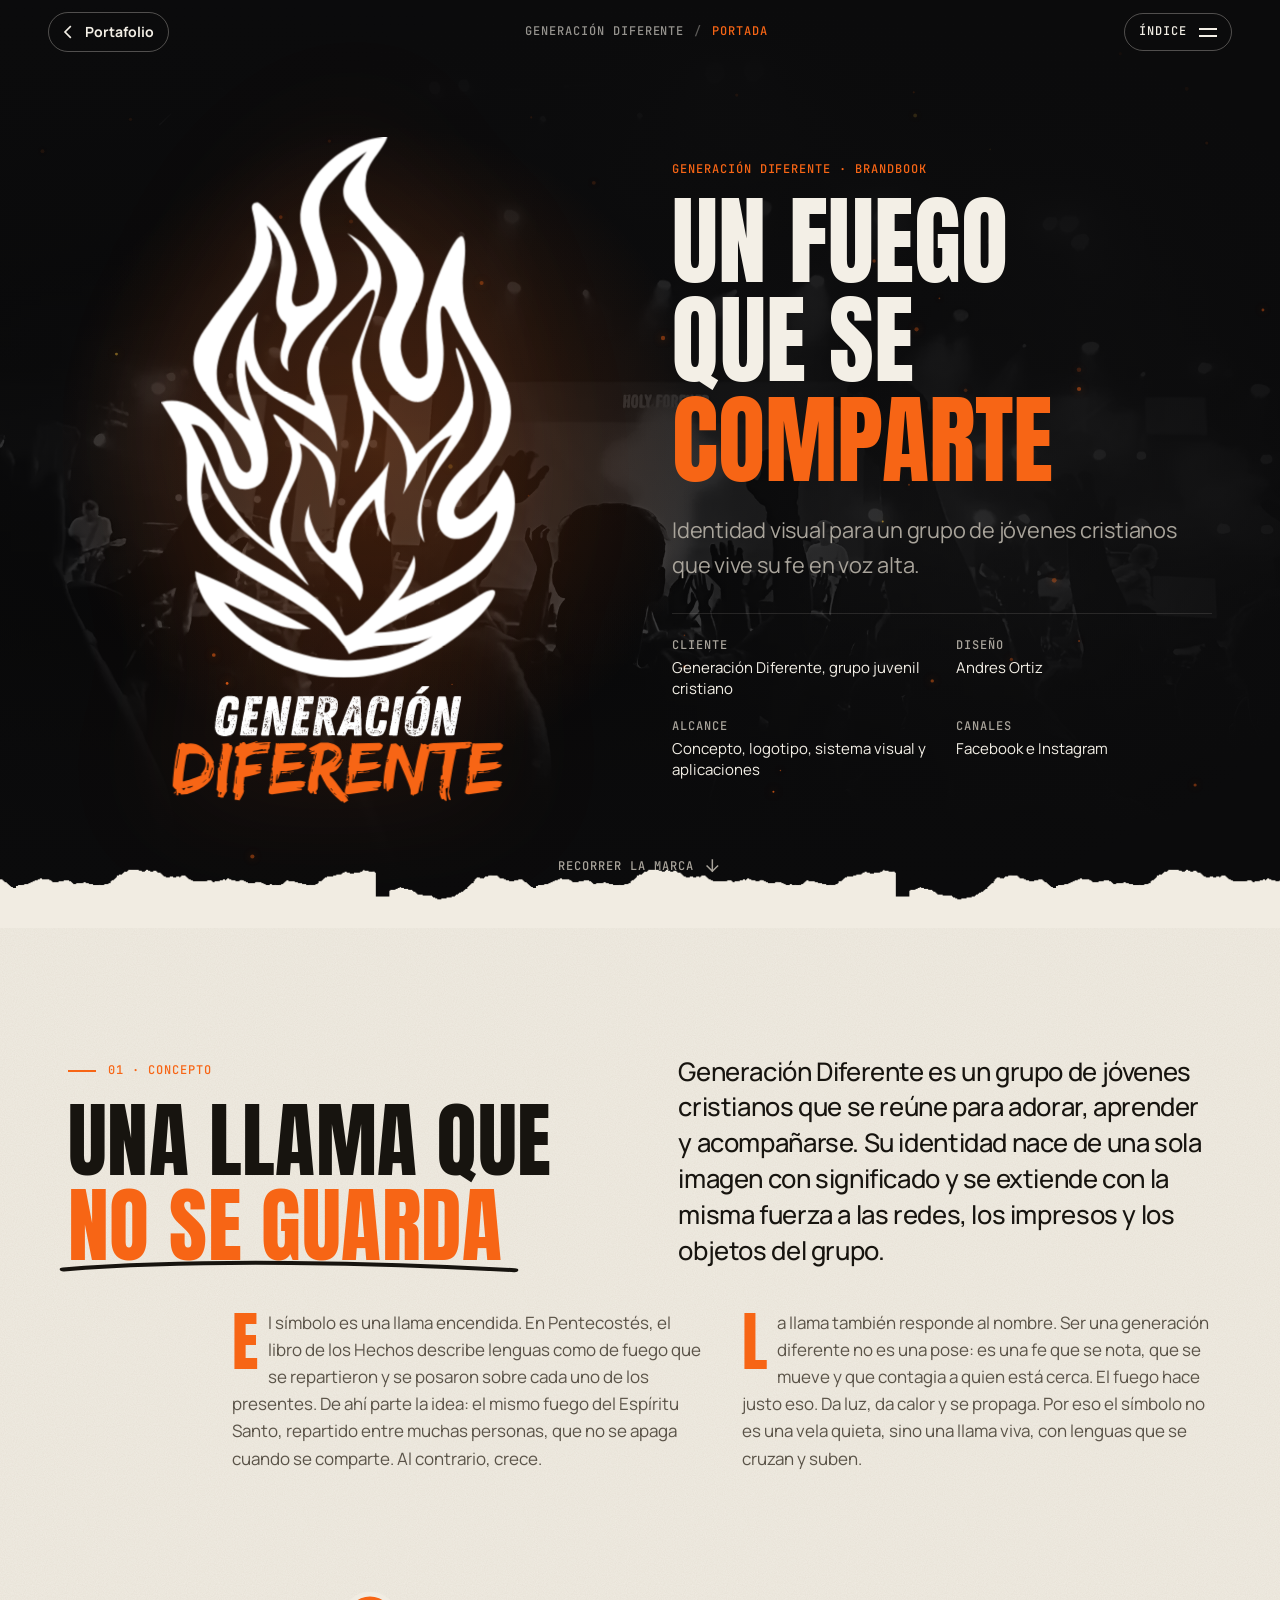
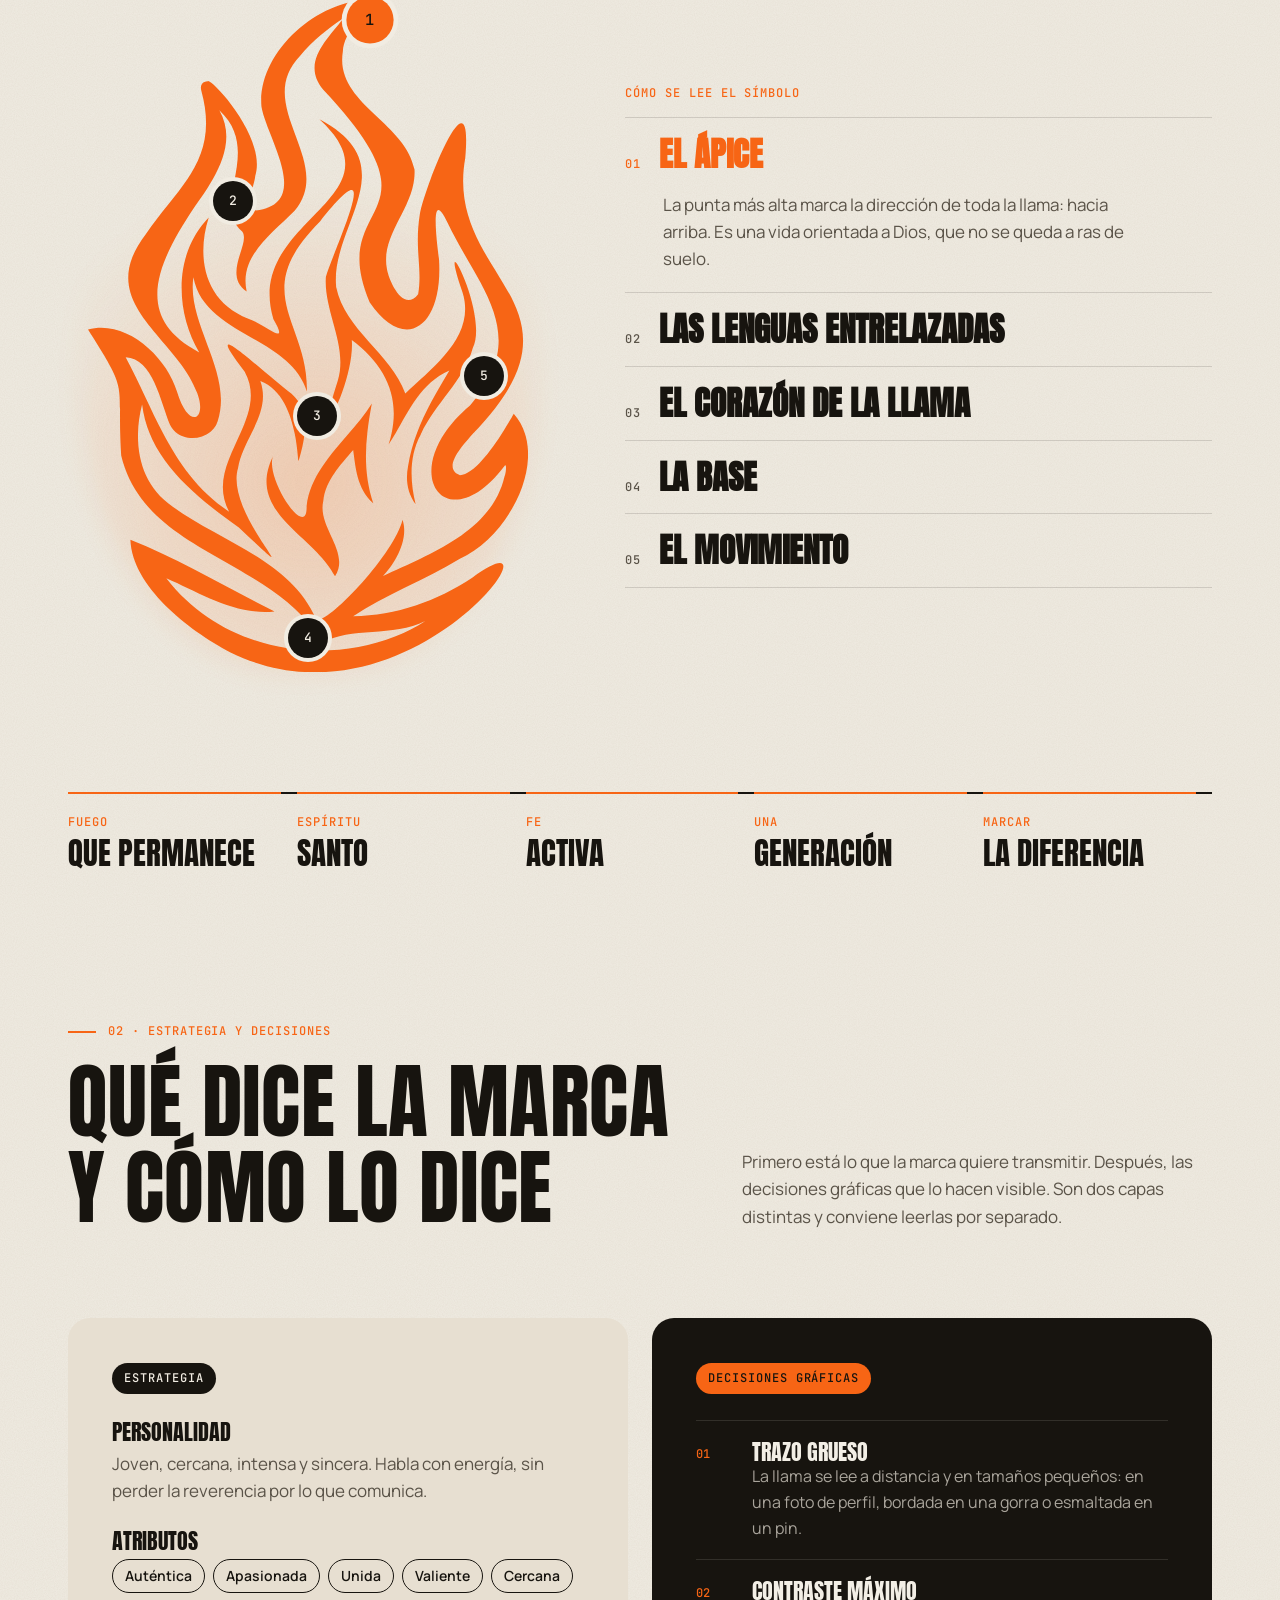
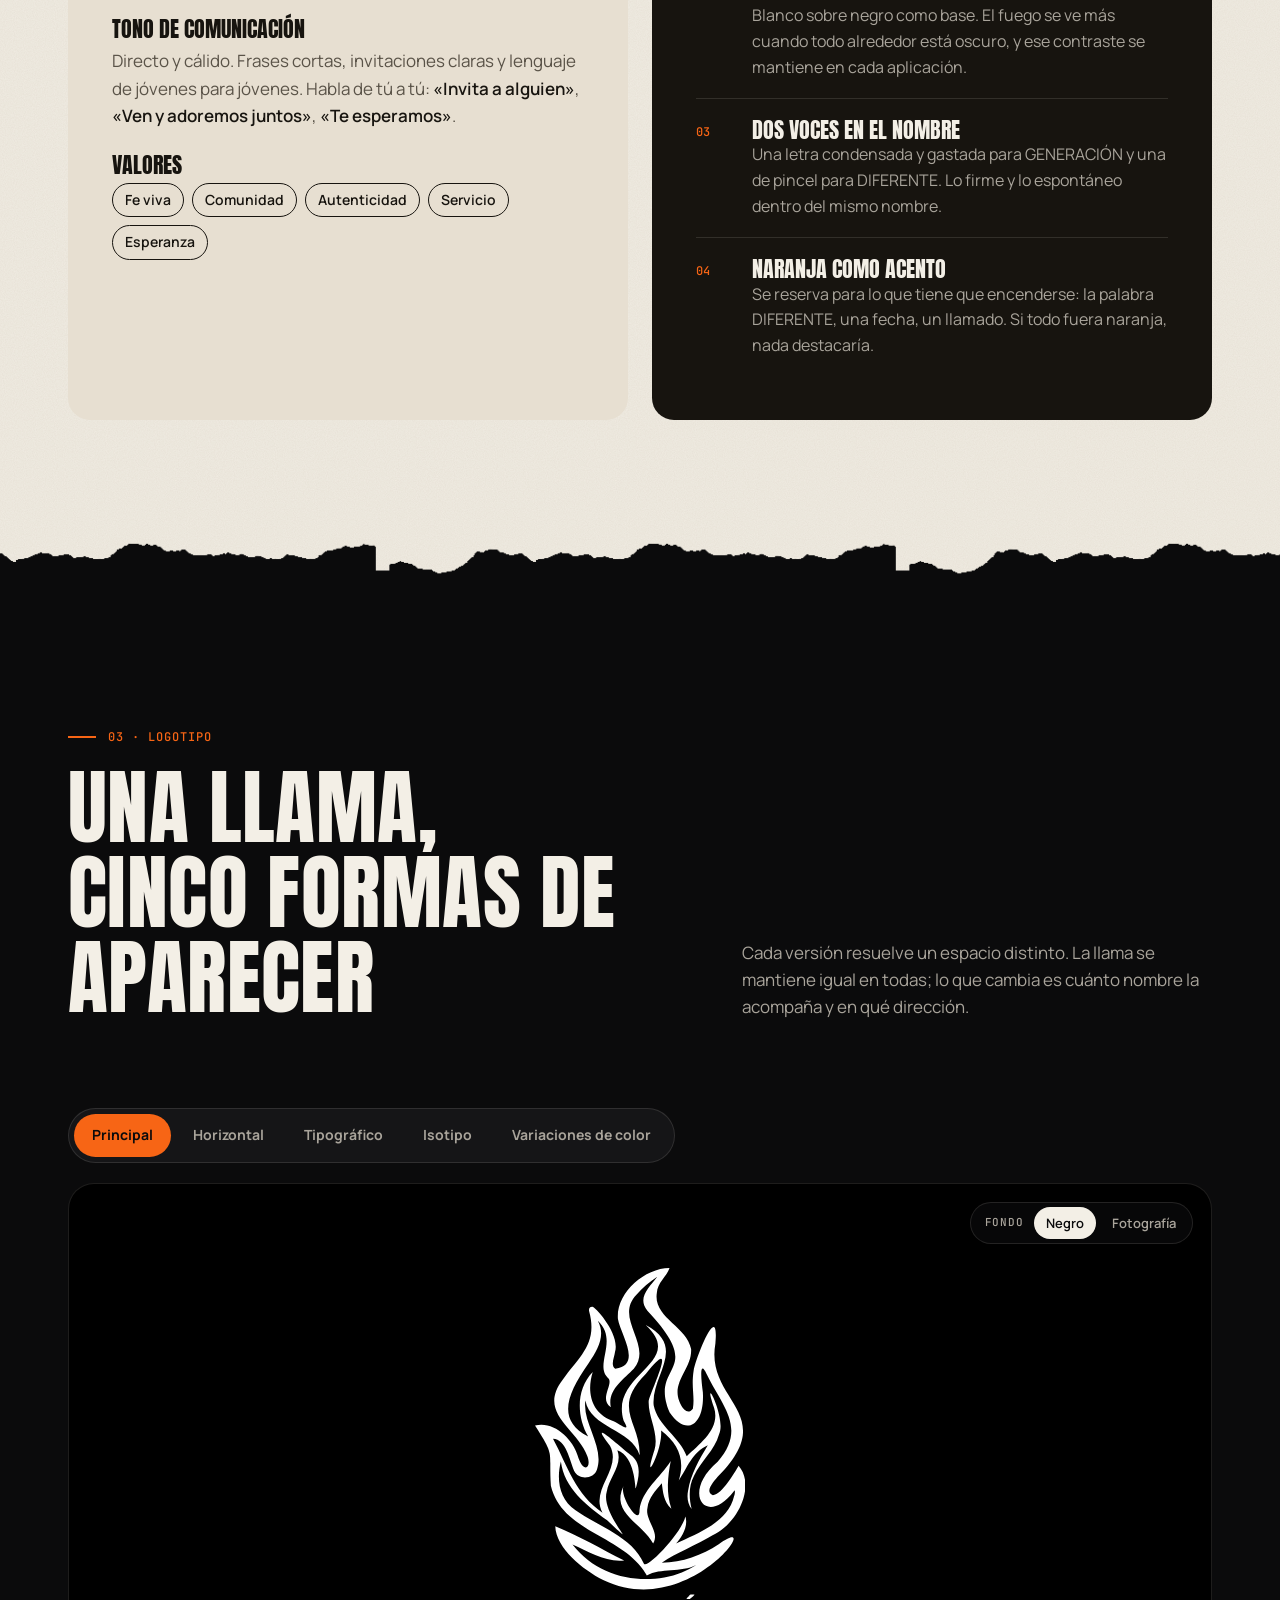
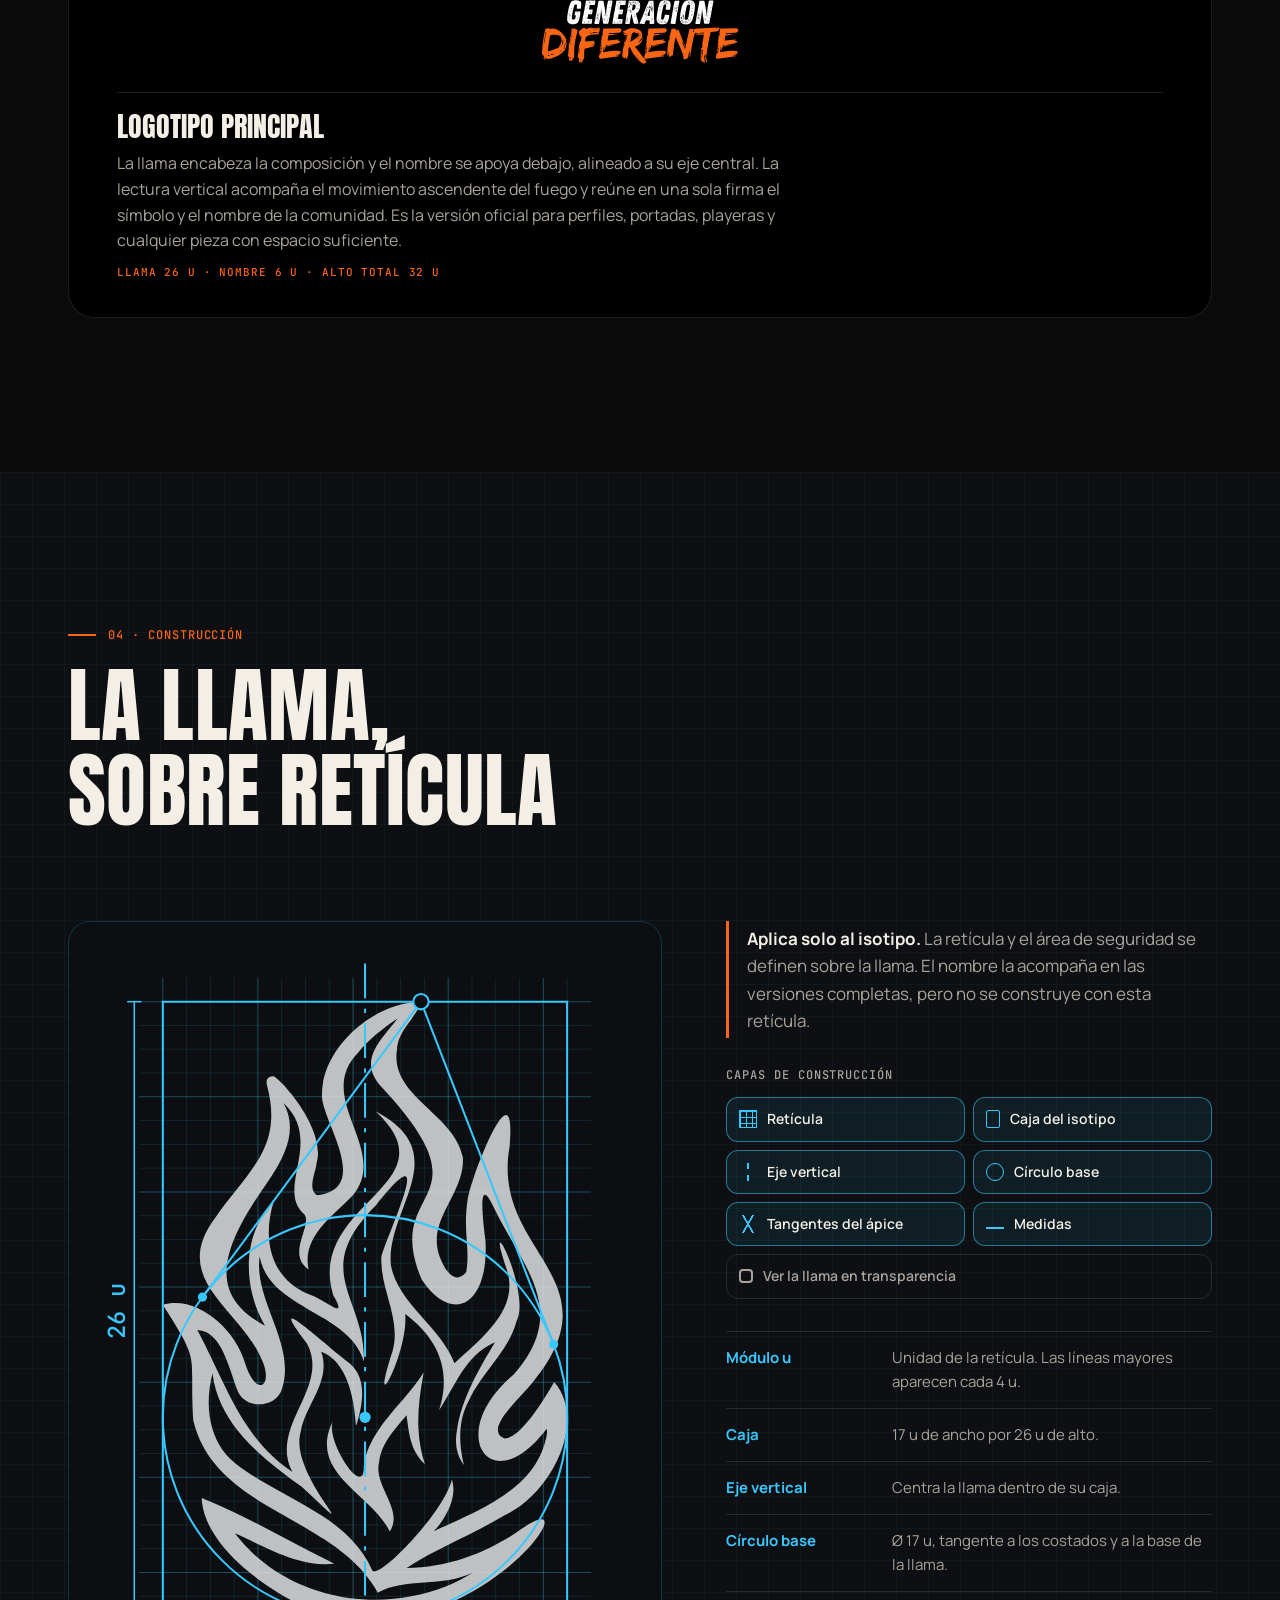
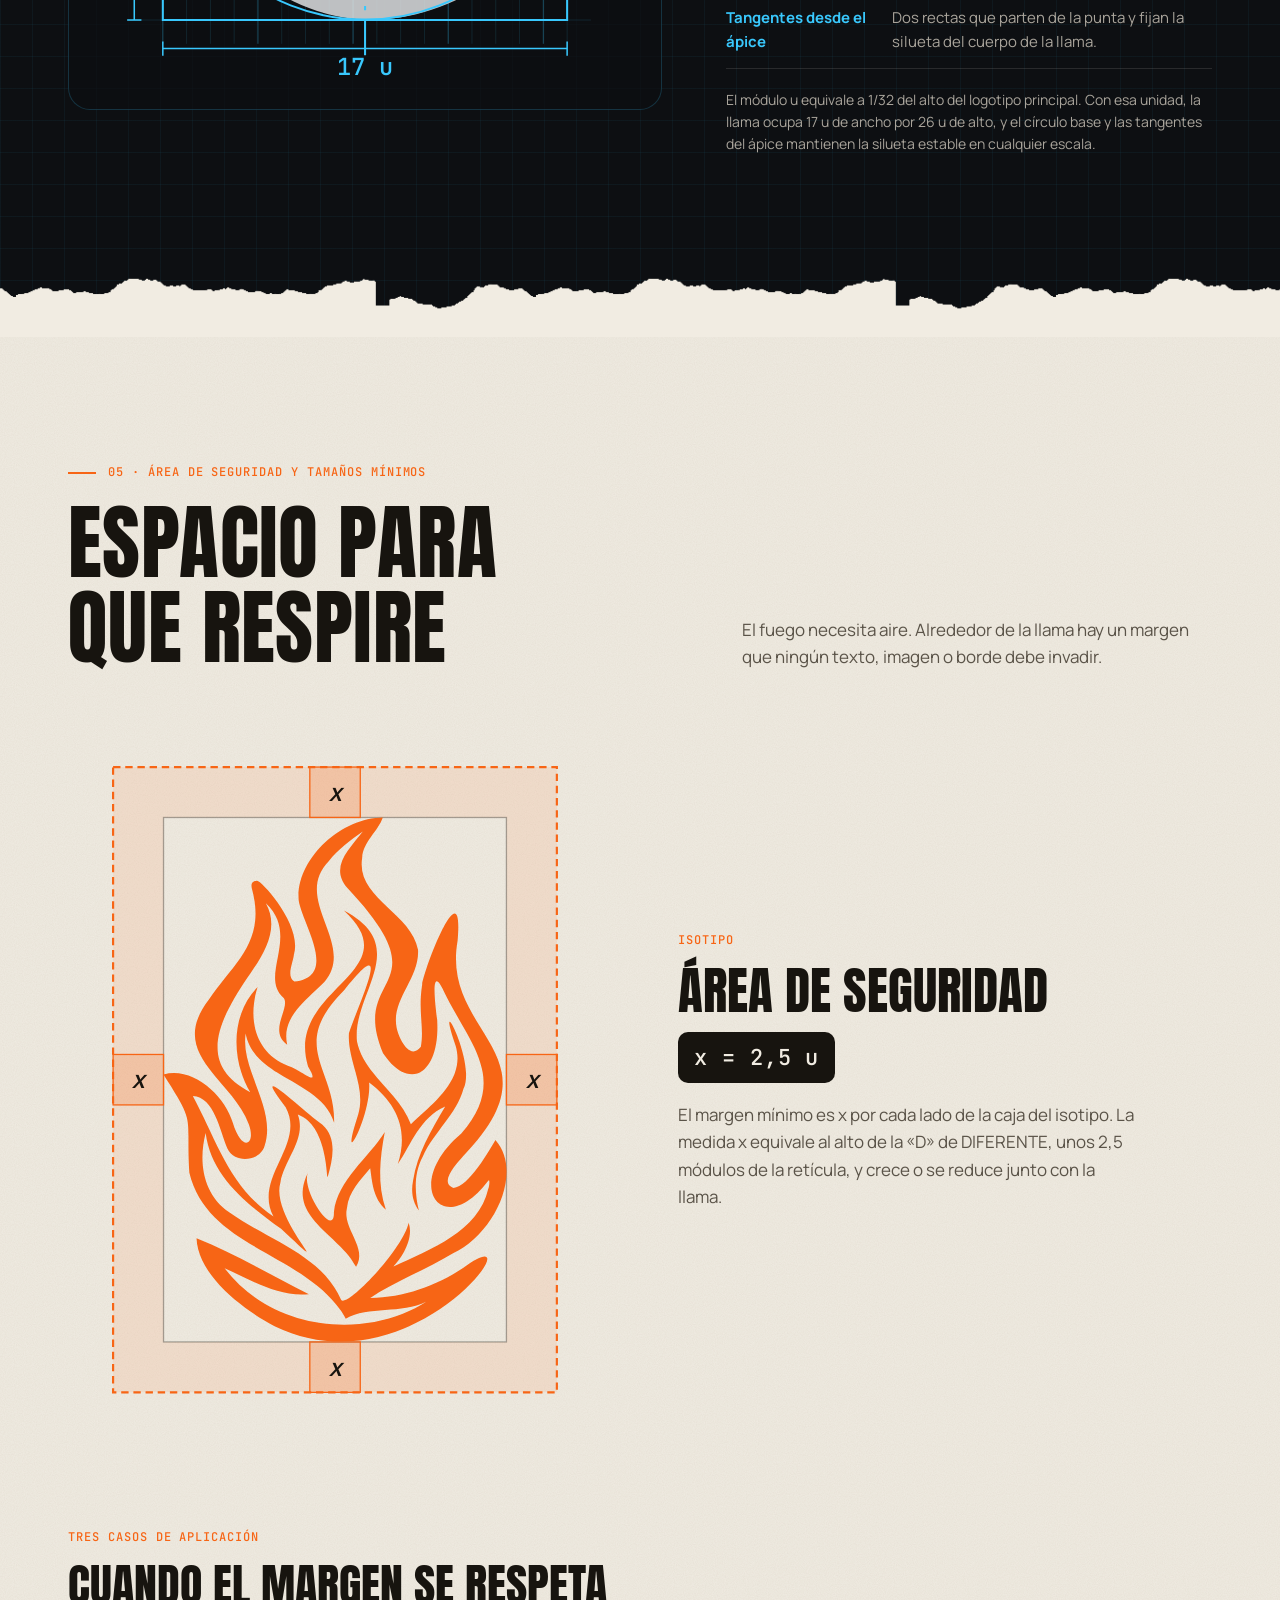
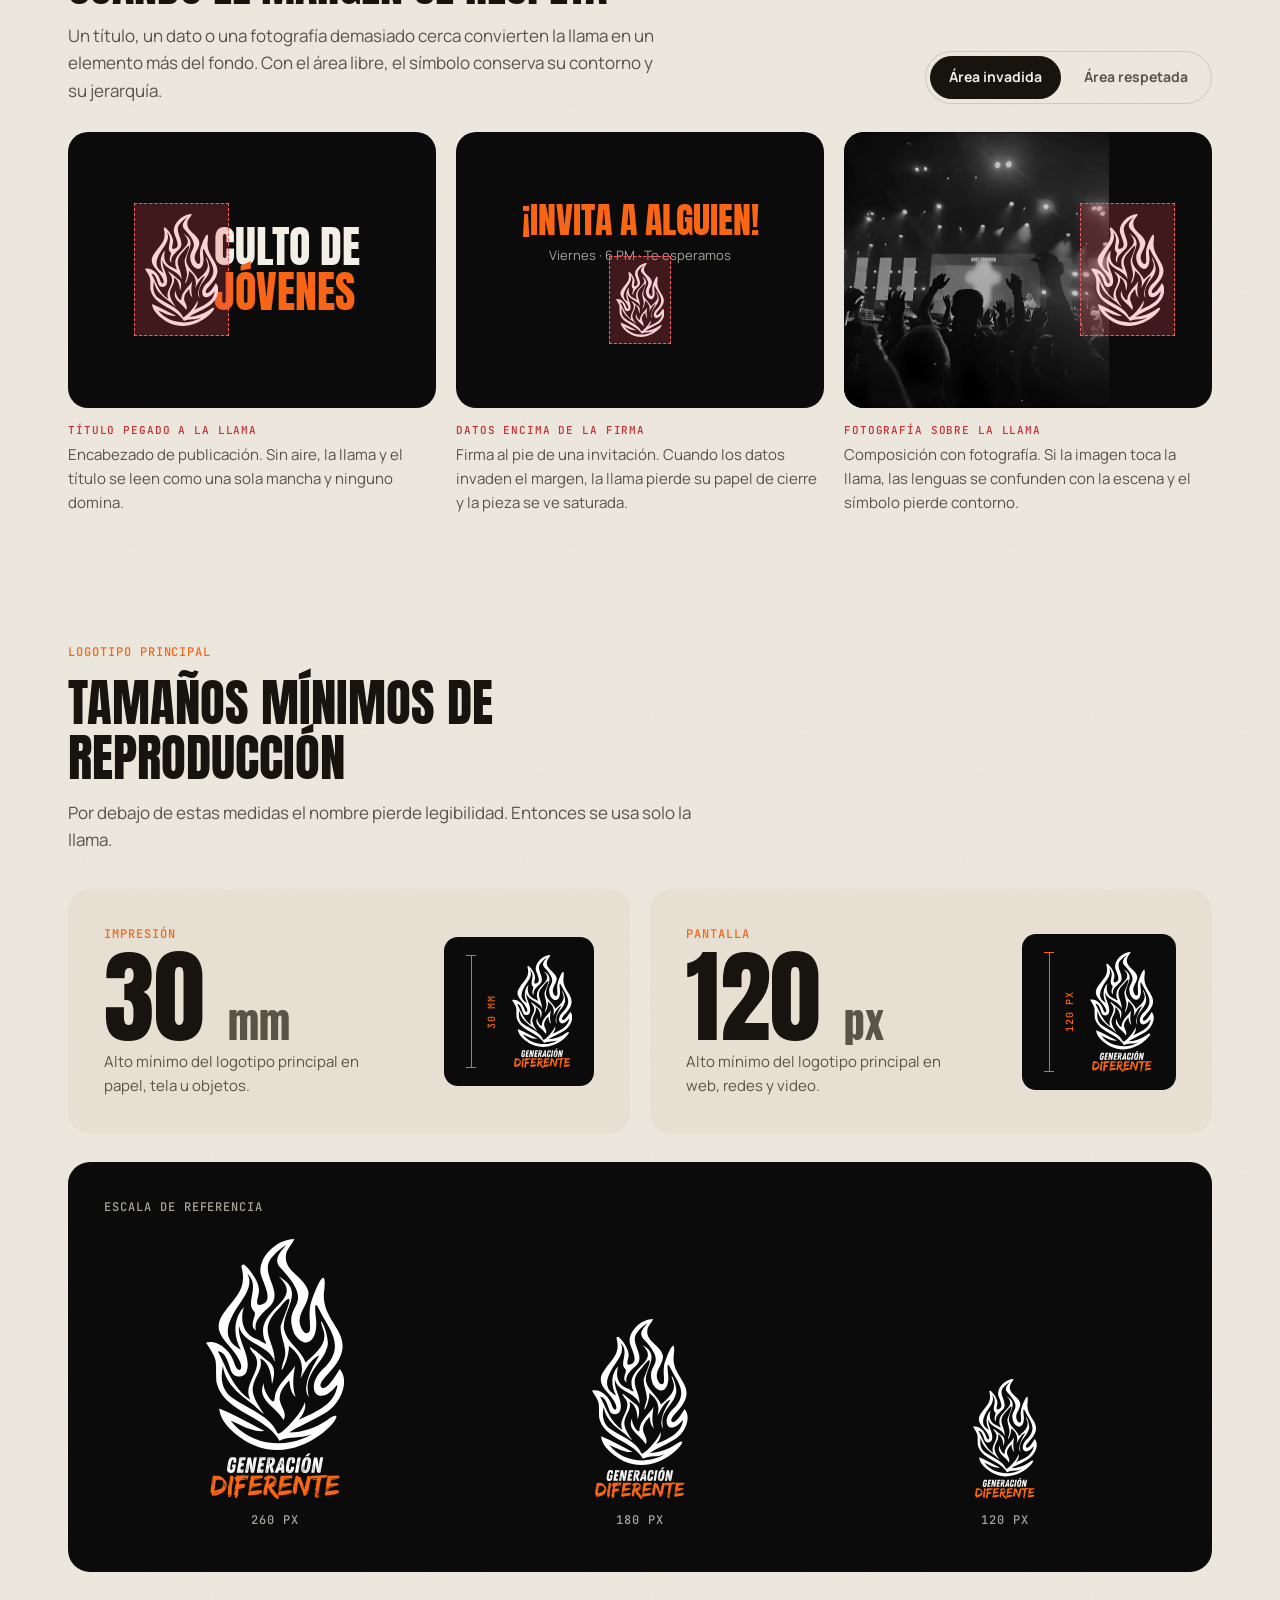
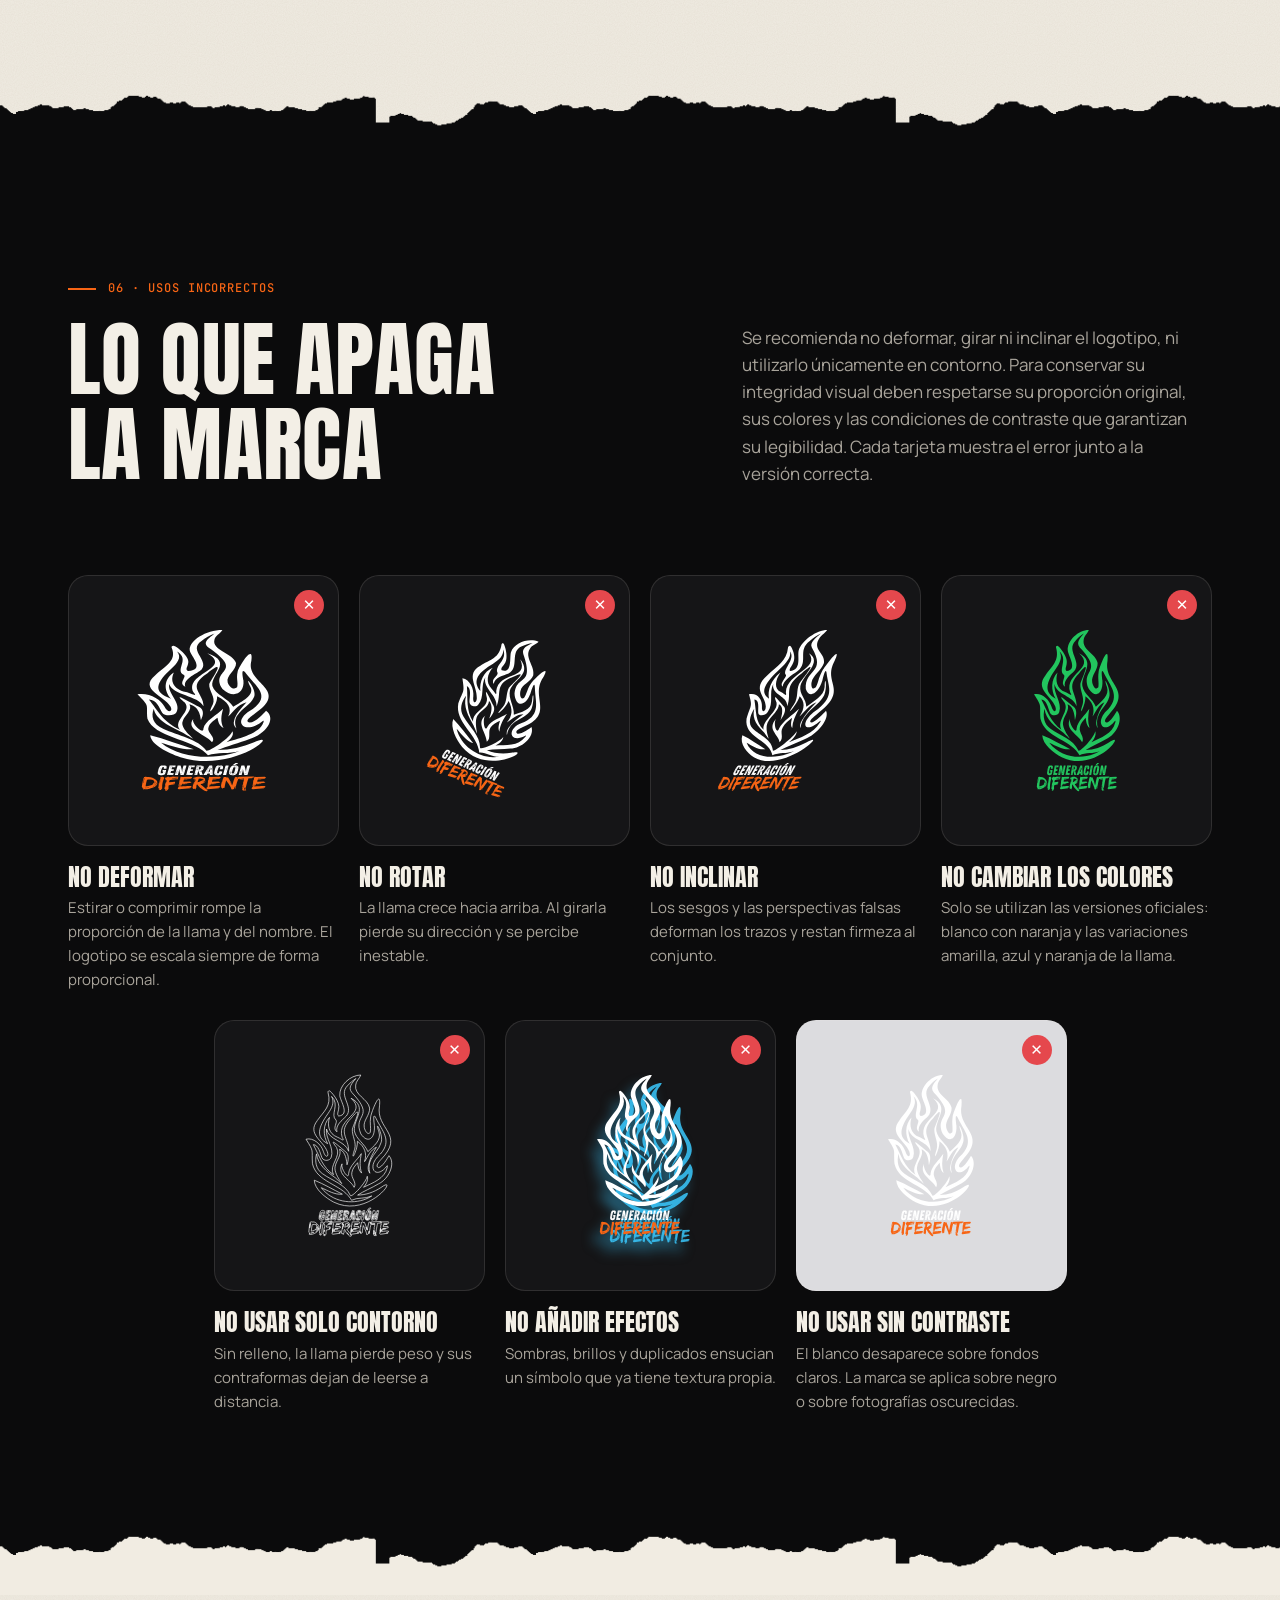
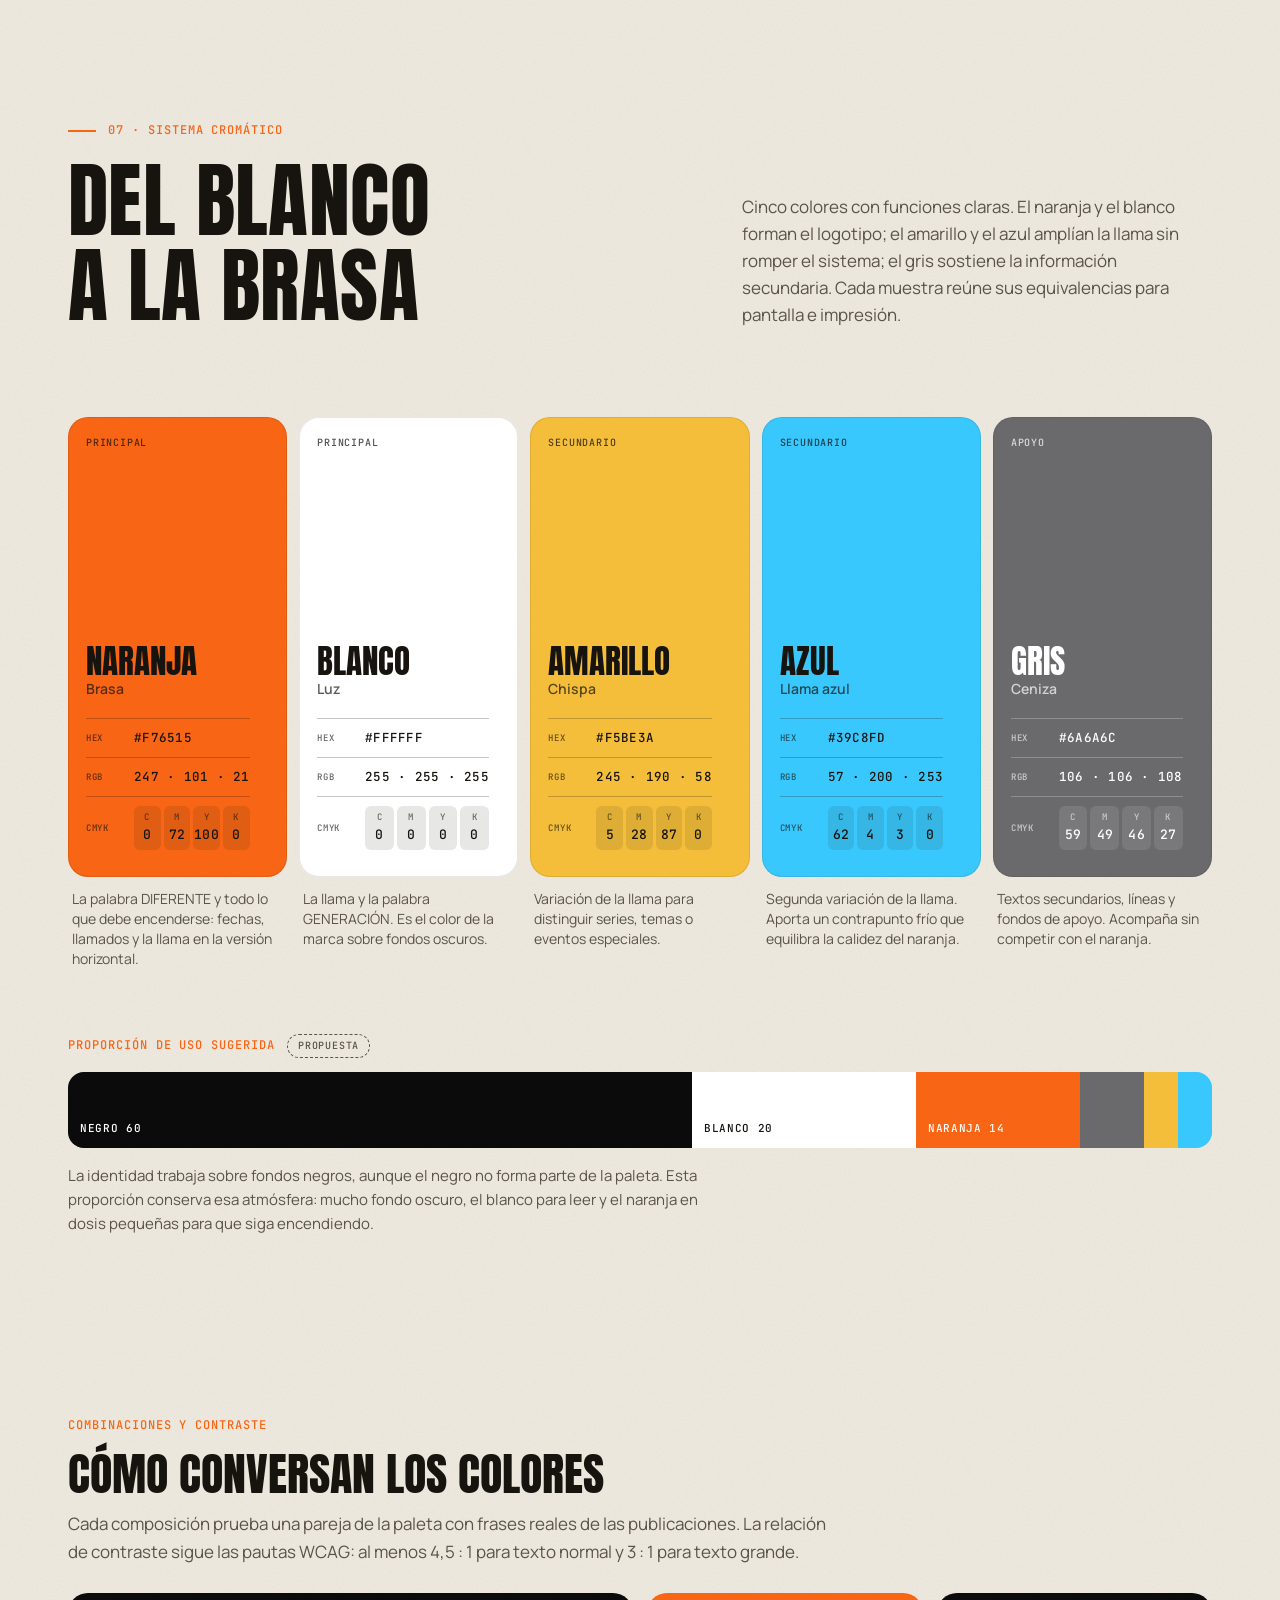
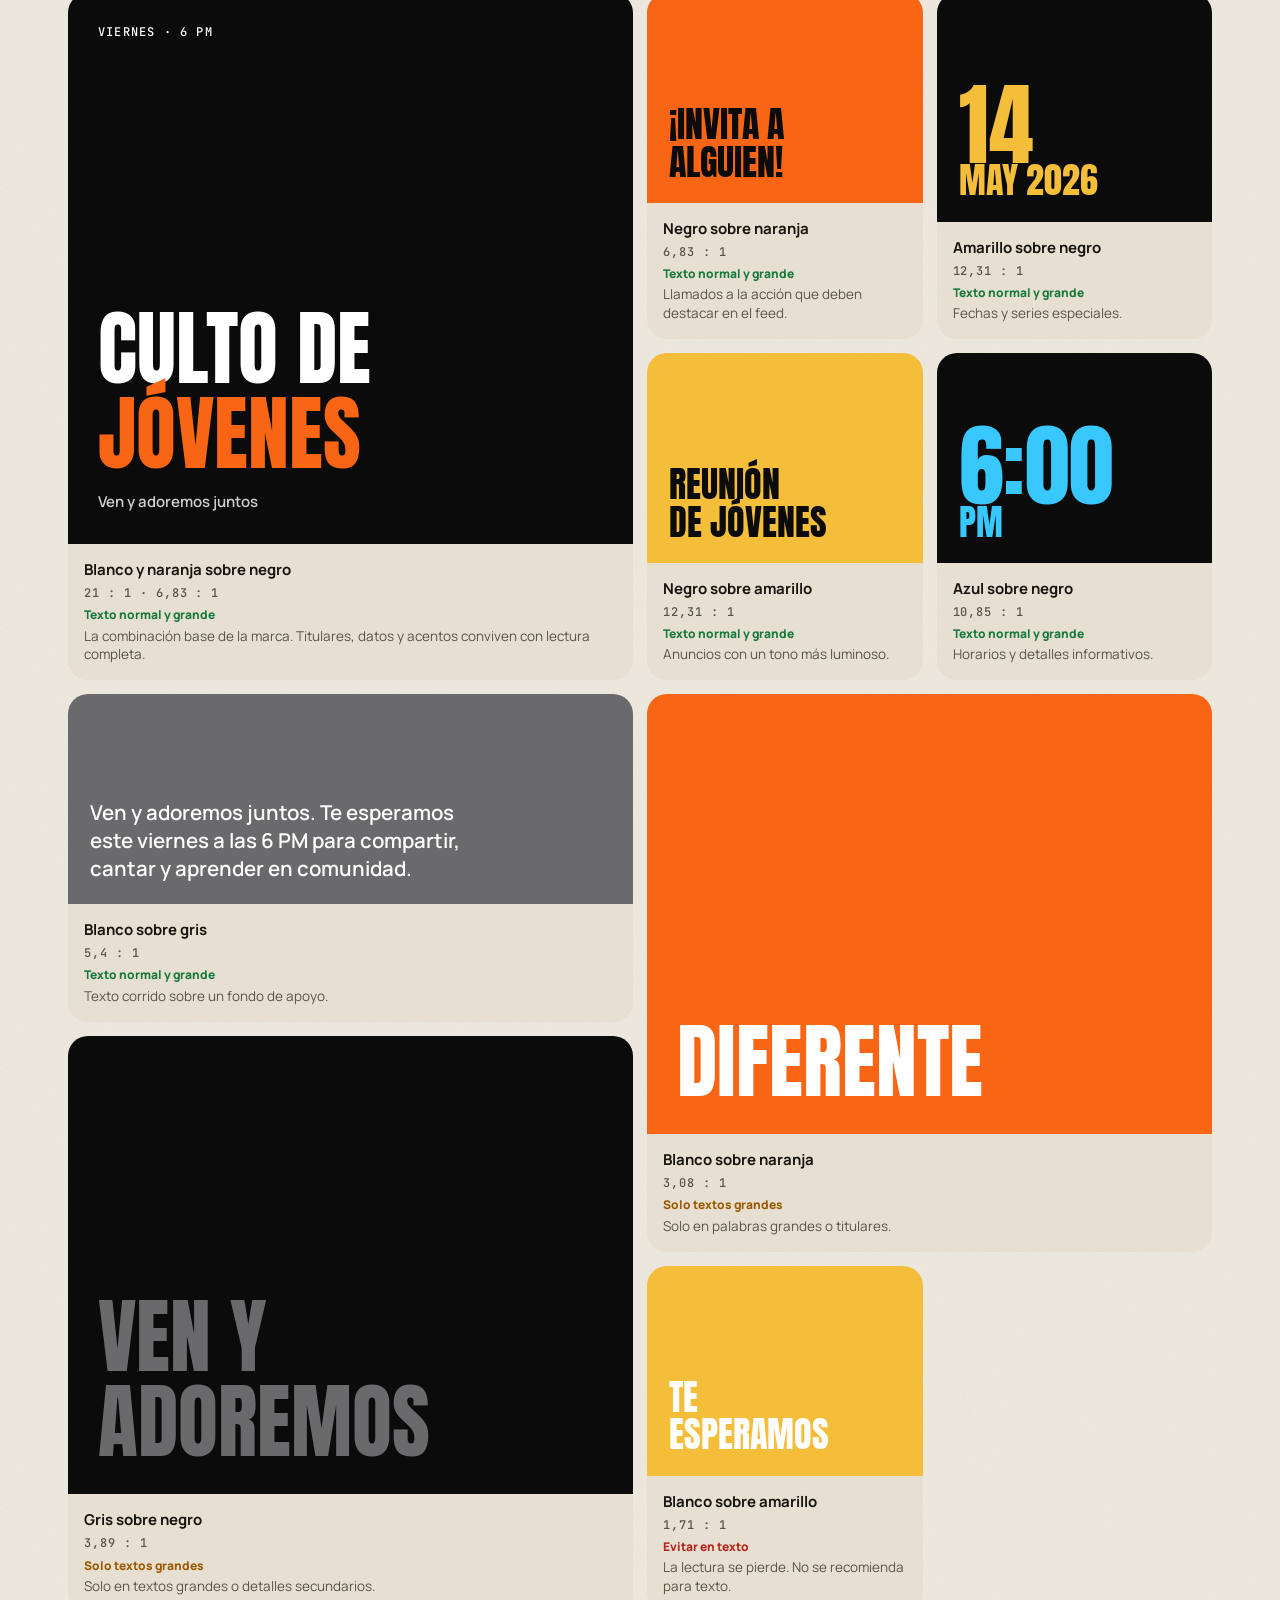
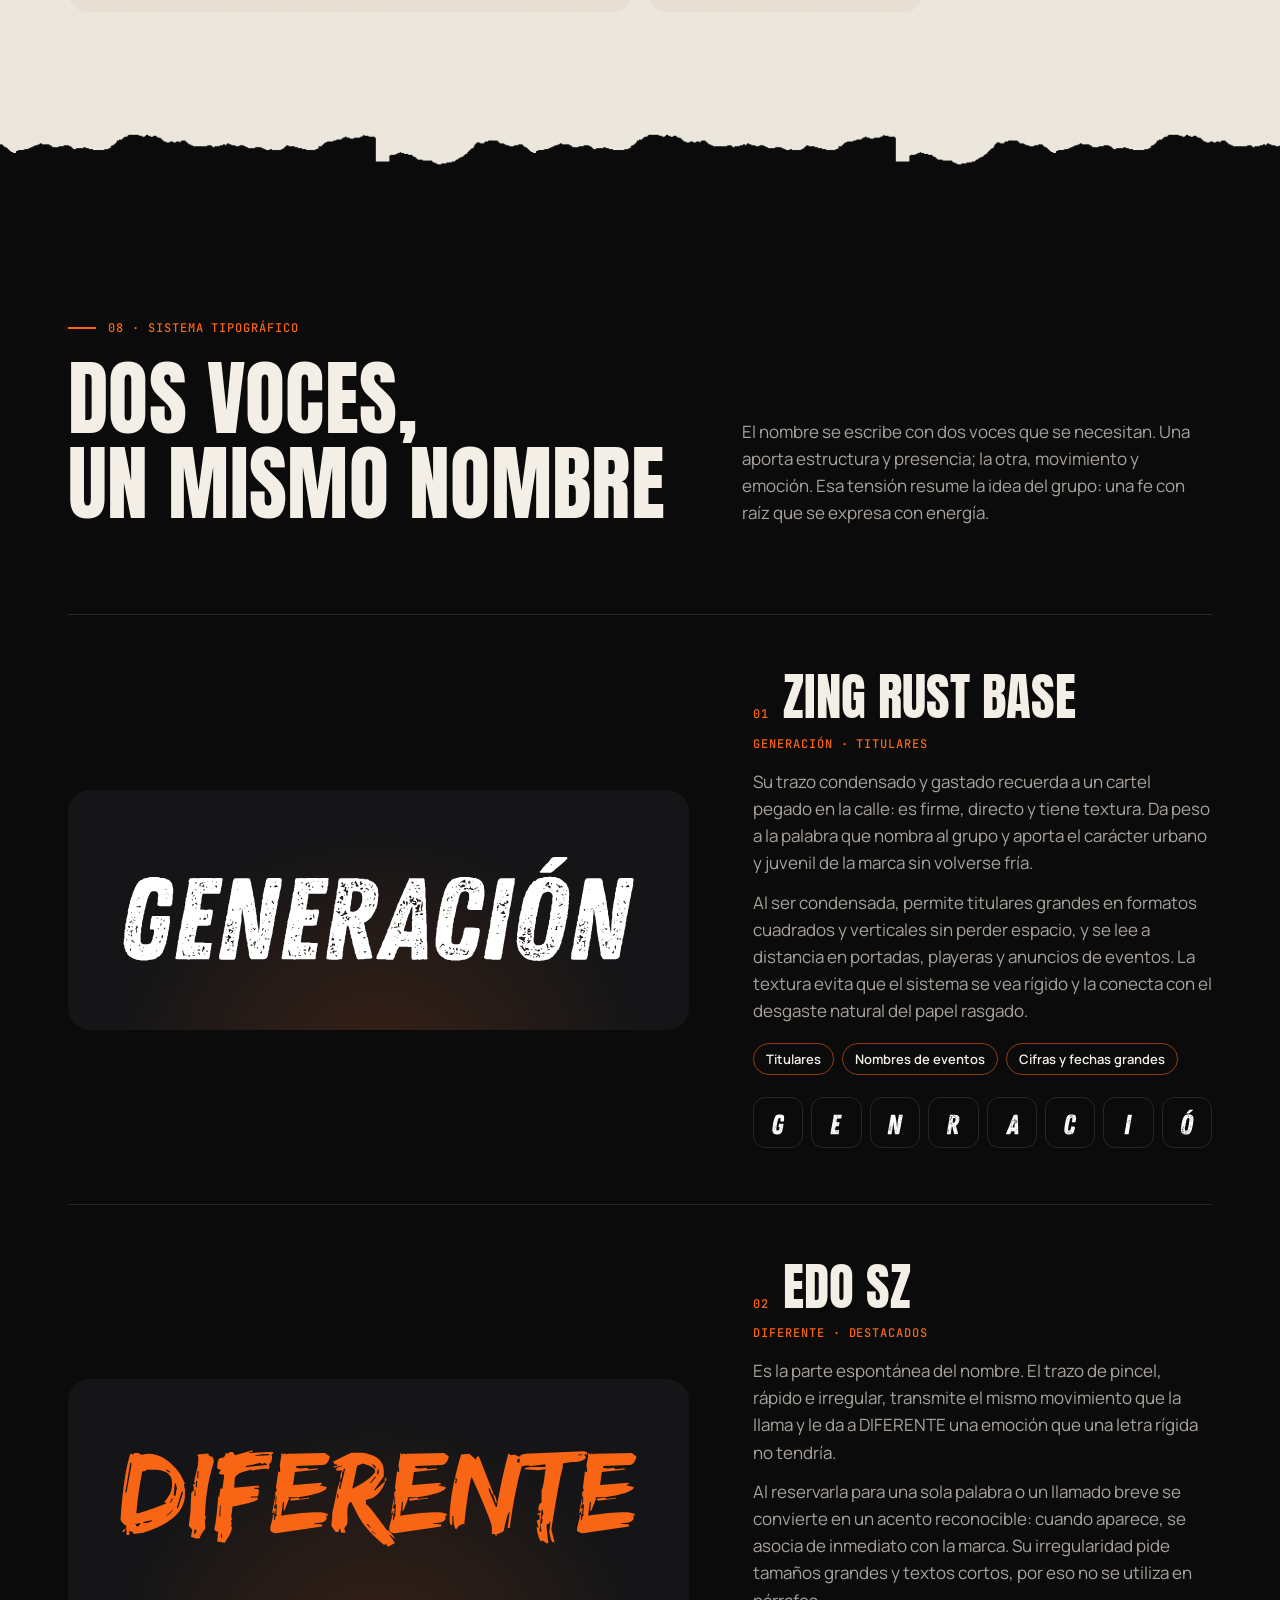
==== commit 2fcc5d55: "The Old Barber: caso enfocado en redes, parrilla diagonal, brand book con textos reescritos e interl" ====
--- a/brandbook/generacion-diferente/index.html
+++ b/brandbook/generacion-diferente/index.html
@@ -13,7 +13,7 @@
 <link rel="preload" href="../../assets/fonts/anton-latin-400-normal.woff2" as="font" type="font/woff2" crossorigin>
 <link rel="preload" href="../../assets/fonts/manrope-latin-wght-normal.woff2" as="font" type="font/woff2" crossorigin>
 <script>document.documentElement.classList.replace('no-js', 'js');</script>
-<link rel="stylesheet" href="brandbook.css?v=20261019d">
+<link rel="stylesheet" href="brandbook.css?v=20261101a">
 </head>
 <body data-tono="noche">
 <svg class="sprite" aria-hidden="true" focusable="false" width="0" height="0" style="position:absolute;width:0;height:0;overflow:hidden"><defs><g id="gd-flama"><path d="M 464,1040 C 439,1209 608,1383 551,1557 C 530,1628 414,1641 380,1569 C 346,1487 319,1331 221,1327 C 332,1534 389,1745 592,1881 C 497,1704 742,1551 648,1379 C 469,1146 732,1398 816,1458 C 886,1519 865,1620 842,1697 C 835,1722 846,1465 704,1412 C 745,1526 642,1617 624,1725 C 573,1894 916,2208 627,1938 C 469,1824 305,1696 280,1497 C 246,1629 266,1780 390,1863 C 566,1990 812,2057 903,2264 C 924,2307 1184,2038 1214,1910 C 1239,1985 1181,2074 1144,2112 C 1317,2031 1535,1951 1580,1754 C 1584,1748 1590,1702 1579,1718 C 1367,1997 1180,1732 1456,1500 C 1678,1245 1487,1079 1376,846 C 1315,718 1333,885 1345,977 C 1360,1223 1220,1314 1096,1130 C 936,751 1381,848 929,367 C 851,271 940,193 1003,111 C 946,149 891,193 847,246 C 674,424 975,625 827,802 C 747,884 627,964 655,1091 C 566,1030 671,920 639,876 C 522,777 717,591 557,441 C 618,550 557,661 488,760 C 317,1004 254,1188 485,1310 C 398,1163 393,955 519,826 C 474,967 502,1127 661,1189 C 721,1209 813,1297 751,1191 C 642,830 1228,762 916,474 C 1232,641 955,852 976,1075 C 1007,1229 1171,1312 1224,1457 C 1328,1359 1478,1249 1429,1094 C 1330,805 1527,1172 1466,1294 C 1434,1412 1329,1494 1279,1605 C 1237,1683 1241,1773 1261,1854 C 1232,1815 1224,1767 1234,1717 C 1253,1592 1318,1483 1382,1375 C 1265,1426 1226,1549 1164,1640 C 1214,1485 1161,1362 1032,1265 C 1045,1417 885,1710 982,1411 C 1019,1284 931,1165 939,1039 C 979,916 1155,542 918,840 C 658,1100 877,1198 871,1450 C 811,1253 502,1248 464,1040 M 755,2239 C 615,2254 488,2173 367,2120 C 570,2384 927,2432 1187,2329 C 1226,2314 1262,2295 1296,2273 C 1179,2332 1030,2292 924,2352 C 926,2354 918,2338 900,2312 C 716,2048 287,2021 205,1680 C 188,1404 240,1470 86,1228 C 223,1190 368,1326 405,1450 C 447,1590 514,1552 478,1456 C 401,1247 100,1136 295,883 C 415,709 560,617 492,370 C 489,356 491,338 516,337 C 533,332 727,541 686,676 C 683,712 649,776 688,801 C 894,777 725,537 708,428 C 692,240 903,46 1095,46 C 1072,111 1004,158 1000,231 C 970,416 1224,481 1257,654 C 1264,787 1134,882 1158,1010 C 1165,1054 1217,1169 1270,1101 C 1286,1007 1256,941 1276,814 C 1292,719 1468,275 1439,613 C 1361,1049 1924,1132 1463,1605 C 1436,1637 1351,1725 1420,1750 C 1489,1748 1590,1570 1613,1530 C 1744,1680 1604,1966 1418,2051 C 1298,2124 1146,2183 1037,2256 C 1191,2254 1339,2201 1464,2118 C 1826,1851 1248,2701 597,2386 C 445,2306 244,2149 238,1982 C 412,2051 584,2154 755,2239"/><path d="M 1104,1493 C 1081,1615 1069,1731 1109,1851 C 1050,1798 1046,1724 1037,1660 C 991,1714 938,1769 930,1842 C 907,1936 1028,2026 972,2113 C 897,1963 649,1885 750,1681 C 718,1759 874,1991 870,1861 C 886,1714 1031,1611 1104,1493"/></g><path id="gd-l2" d="M 432,2560 L 433,2563 L 433,2573 L 432,2576 L 432,2579 L 432,2582 L 432,2584 L 432,2587 L 431,2590 L 431,2592 L 431,2596 L 429,2599 L 427,2601 L 422,2601 L 418,2601 L 414,2601 L 411,2601 L 404,2601 L 402,2600 L 399,2599 L 399,2597 L 399,2595 L 400,2591 L 400,2587 L 400,2586 L 400,2583 L 401,2579 L 401,2577 L 400,2574 L 400,2573 L 399,2571 L 398,2570 L 395,2569 L 390,2569 L 388,2569 L 386,2570 L 384,2572 L 383,2574 L 382,2576 L 381,2577 L 381,2579 L 379,2582 L 378,2585 L 377,2588 L 377,2590 L 376,2592 L 376,2593 L 375,2596 L 375,2597 L 374,2599 L 374,2602 L 373,2604 L 373,2606 L 372,2609 L 371,2611 L 371,2613 L 371,2615 L 370,2618 L 369,2621 L 369,2624 L 368,2628 L 367,2632 L 367,2633 L 366,2636 L 366,2638 L 366,2642 L 366,2643 L 365,2646 L 364,2648 L 364,2651 L 364,2655 L 364,2658 L 363,2660 L 363,2661 L 363,2664 L 363,2668 L 363,2672 L 363,2674 L 363,2677 L 364,2679 L 365,2681 L 366,2681 L 369,2683 L 373,2683 L 378,2683 L 381,2682 L 384,2681 L 386,2678 L 387,2676 L 388,2673 L 389,2671 L 389,2668 L 391,2663 L 392,2653 L 392,2652 L 390,2651 L 384,2651 L 383,2650 L 383,2647 L 384,2640 L 385,2634 L 385,2632 L 385,2630 L 387,2624 L 387,2623 L 388,2622 L 394,2622 L 396,2622 L 400,2622 L 404,2622 L 413,2622 L 415,2622 L 418,2622 L 424,2622 L 426,2623 L 426,2629 L 426,2632 L 426,2634 L 426,2638 L 425,2640 L 425,2641 L 425,2643 L 425,2644 L 424,2647 L 424,2649 L 424,2651 L 423,2652 L 423,2655 L 422,2657 L 422,2660 L 422,2662 L 421,2665 L 420,2668 L 420,2672 L 419,2675 L 418,2677 L 418,2682 L 417,2683 L 416,2685 L 416,2687 L 414,2690 L 414,2692 L 413,2694 L 412,2695 L 411,2699 L 410,2701 L 408,2704 L 404,2708 L 402,2710 L 400,2710 L 398,2712 L 395,2714 L 391,2715 L 386,2716 L 385,2716 L 381,2717 L 377,2718 L 372,2718 L 369,2718 L 366,2718 L 364,2718 L 360,2717 L 359,2717 L 354,2716 L 352,2715 L 348,2714 L 344,2712 L 341,2710 L 339,2709 L 336,2706 L 335,2705 L 334,2704 L 333,2700 L 331,2699 L 330,2696 L 330,2694 L 329,2692 L 328,2690 L 328,2688 L 328,2686 L 326,2681 L 327,2677 L 327,2674 L 327,2671 L 328,2670 L 328,2666 L 328,2665 L 328,2663 L 328,2660 L 328,2658 L 329,2655 L 328,2653 L 330,2650 L 330,2647 L 330,2643 L 330,2640 L 332,2636 L 332,2632 L 332,2630 L 333,2626 L 334,2623 L 335,2618 L 336,2614 L 335,2612 L 336,2610 L 336,2608 L 337,2605 L 338,2602 L 338,2599 L 339,2597 L 340,2594 L 340,2592 L 340,2590 L 341,2588 L 342,2587 L 342,2585 L 342,2584 L 343,2582 L 344,2580 L 345,2577 L 345,2576 L 346,2573 L 347,2570 L 348,2568 L 349,2566 L 350,2563 L 351,2562 L 351,2560 L 353,2558 L 354,2555 L 355,2554 L 356,2552 L 357,2551 L 359,2548 L 363,2545 L 366,2544 L 369,2542 L 372,2541 L 376,2540 L 380,2539 L 383,2538 L 391,2538 L 397,2538 L 400,2538 L 404,2539 L 406,2540 L 409,2540 L 413,2540 L 415,2541 L 419,2543 L 423,2544 L 426,2546 L 429,2550 L 430,2552 L 431,2552 L 431,2555 L 432,2558 L 432,2560 Z M 412,2562 L 414,2562 L 412,2561 L 412,2562 Z M 418,2566 L 418,2565 L 418,2564 L 417,2564 L 416,2566 L 418,2566 Z M 420,2573 L 422,2573 L 421,2572 L 420,2573 Z M 414,2576 L 417,2574 L 416,2574 L 414,2575 L 414,2576 Z M 364,2576 L 365,2578 L 364,2576 L 363,2575 L 364,2576 Z M 424,2577 L 424,2576 L 422,2576 L 424,2577 Z M 369,2580 L 370,2579 L 368,2580 L 369,2580 Z M 358,2584 L 358,2585 L 359,2585 L 360,2584 L 360,2583 L 359,2582 L 358,2584 Z M 418,2585 L 420,2584 L 419,2583 L 418,2584 L 418,2585 Z M 368,2585 L 369,2584 L 368,2584 L 368,2585 Z M 355,2588 L 355,2590 L 356,2590 L 356,2589 L 355,2588 Z M 363,2603 L 364,2602 L 363,2601 L 362,2601 L 361,2600 L 360,2600 L 358,2602 L 356,2601 L 355,2601 L 354,2602 L 355,2603 L 356,2603 L 358,2603 L 361,2603 L 363,2603 Z M 359,2613 L 359,2614 L 360,2616 L 361,2616 L 361,2615 L 360,2614 L 359,2613 L 359,2613 Z M 351,2614 L 350,2615 L 351,2615 L 351,2614 Z M 343,2614 L 342,2615 L 343,2616 L 344,2615 L 343,2614 Z M 344,2622 L 342,2622 L 343,2623 L 344,2622 Z M 354,2624 L 354,2624 L 355,2625 L 356,2624 L 354,2624 Z M 350,2624 L 349,2625 L 350,2626 L 351,2626 L 352,2625 L 351,2624 L 350,2624 Z M 399,2626 L 397,2626 L 398,2627 L 398,2628 L 400,2628 L 399,2626 Z M 346,2626 L 345,2626 L 344,2626 L 344,2627 L 344,2628 L 345,2627 L 346,2626 Z M 361,2628 L 363,2627 L 363,2626 L 362,2627 L 361,2628 Z M 406,2628 L 406,2628 L 407,2630 L 407,2632 L 408,2631 L 408,2630 L 409,2628 L 407,2629 L 406,2628 Z M 349,2630 L 347,2629 L 348,2631 L 350,2633 L 352,2632 L 351,2631 L 350,2632 L 349,2630 L 349,2630 Z M 339,2629 L 338,2630 L 340,2630 L 339,2629 Z M 412,2634 L 414,2634 L 414,2633 L 414,2630 L 414,2630 L 413,2630 L 412,2634 Z M 340,2634 L 339,2637 L 340,2637 L 341,2636 L 343,2636 L 343,2635 L 344,2634 L 344,2632 L 343,2631 L 343,2632 L 342,2634 L 340,2634 Z M 348,2635 L 346,2636 L 345,2638 L 347,2638 L 347,2637 L 348,2635 Z M 405,2641 L 404,2642 L 405,2643 L 407,2641 L 408,2640 L 409,2638 L 408,2638 L 406,2638 L 406,2640 L 405,2641 Z M 357,2647 L 357,2645 L 356,2644 L 354,2642 L 354,2645 L 354,2646 L 352,2648 L 352,2650 L 353,2651 L 354,2652 L 354,2653 L 353,2655 L 353,2658 L 355,2657 L 355,2656 L 355,2654 L 355,2652 L 354,2650 L 355,2649 L 357,2647 Z M 336,2646 L 337,2647 L 338,2647 L 339,2648 L 340,2647 L 340,2645 L 340,2644 L 338,2643 L 337,2644 L 336,2644 L 336,2646 Z M 346,2646 L 346,2645 L 345,2644 L 343,2645 L 344,2646 L 346,2647 L 346,2646 Z M 415,2647 L 414,2648 L 413,2649 L 413,2651 L 414,2651 L 415,2650 L 416,2649 L 416,2647 L 415,2647 Z M 400,2649 L 400,2650 L 401,2651 L 402,2650 L 402,2649 L 401,2648 L 400,2649 Z M 335,2654 L 335,2653 L 333,2652 L 334,2655 L 335,2654 Z M 343,2658 L 344,2659 L 342,2664 L 343,2665 L 344,2666 L 345,2666 L 345,2664 L 344,2663 L 344,2662 L 344,2660 L 344,2658 L 344,2656 L 344,2655 L 344,2654 L 346,2654 L 347,2654 L 347,2653 L 346,2652 L 344,2653 L 343,2654 L 340,2654 L 340,2655 L 341,2655 L 342,2657 L 343,2658 Z M 350,2661 L 351,2661 L 351,2659 L 350,2661 Z M 338,2664 L 339,2664 L 340,2663 L 338,2662 L 336,2662 L 338,2664 Z M 411,2663 L 410,2663 L 409,2664 L 408,2665 L 408,2666 L 407,2668 L 409,2668 L 410,2669 L 410,2670 L 410,2671 L 410,2672 L 411,2669 L 411,2663 Z M 398,2667 L 395,2668 L 397,2670 L 398,2668 L 398,2667 Z M 334,2674 L 334,2673 L 332,2671 L 332,2673 L 332,2674 L 334,2674 Z M 347,2680 L 349,2680 L 350,2679 L 348,2677 L 348,2676 L 346,2675 L 345,2674 L 345,2673 L 343,2674 L 343,2675 L 344,2677 L 346,2677 L 347,2677 L 348,2679 L 347,2680 Z M 404,2677 L 403,2677 L 402,2678 L 403,2679 L 406,2679 L 406,2678 L 406,2675 L 405,2675 L 404,2677 Z M 359,2685 L 360,2686 L 362,2687 L 362,2686 L 362,2685 L 361,2684 L 360,2684 L 359,2685 Z M 340,2684 L 340,2685 L 340,2686 L 342,2685 L 340,2684 Z M 350,2689 L 351,2689 L 351,2688 L 350,2688 L 350,2689 Z M 368,2690 L 368,2691 L 369,2692 L 370,2690 L 368,2690 Z M 342,2694 L 342,2692 L 340,2692 L 340,2694 L 340,2695 L 340,2696 L 341,2698 L 342,2696 L 342,2694 Z M 363,2693 L 361,2694 L 363,2694 L 364,2694 L 363,2693 Z M 366,2696 L 365,2698 L 366,2699 L 367,2699 L 367,2696 L 366,2696 Z M 398,2698 L 399,2697 L 398,2696 L 397,2697 L 397,2698 L 397,2699 L 397,2699 L 398,2698 Z M 386,2702 L 385,2704 L 385,2704 L 386,2704 L 386,2702 Z M 393,2703 L 393,2702 L 393,2704 L 393,2703 Z M 367,2706 L 367,2707 L 369,2708 L 367,2706 Z"/><path id="gd-l3" d="M 467,2716 L 462,2715 L 456,2715 L 454,2715 L 441,2715 L 438,2714 L 438,2712 L 438,2710 L 439,2708 L 439,2704 L 440,2700 L 441,2696 L 441,2692 L 442,2690 L 442,2688 L 442,2686 L 442,2685 L 443,2683 L 443,2681 L 443,2677 L 444,2674 L 445,2672 L 445,2668 L 445,2666 L 446,2664 L 446,2661 L 446,2660 L 447,2657 L 447,2655 L 448,2652 L 449,2650 L 449,2649 L 450,2645 L 450,2643 L 451,2638 L 451,2634 L 452,2631 L 453,2627 L 453,2625 L 454,2623 L 454,2622 L 454,2620 L 455,2618 L 456,2611 L 457,2609 L 458,2607 L 457,2606 L 458,2602 L 459,2598 L 459,2591 L 460,2590 L 460,2584 L 461,2583 L 462,2581 L 462,2579 L 462,2578 L 462,2576 L 463,2573 L 464,2569 L 464,2568 L 464,2566 L 465,2564 L 465,2563 L 465,2561 L 466,2558 L 466,2556 L 466,2555 L 467,2552 L 467,2550 L 466,2548 L 467,2545 L 468,2544 L 468,2542 L 470,2541 L 474,2541 L 476,2540 L 478,2541 L 480,2540 L 482,2540 L 484,2541 L 487,2541 L 492,2540 L 511,2540 L 517,2540 L 519,2541 L 526,2540 L 531,2540 L 534,2540 L 536,2540 L 538,2541 L 540,2542 L 539,2545 L 539,2547 L 538,2553 L 538,2554 L 538,2556 L 537,2558 L 537,2560 L 536,2563 L 536,2565 L 535,2569 L 535,2570 L 534,2573 L 532,2574 L 521,2574 L 518,2574 L 502,2574 L 496,2574 L 496,2577 L 495,2579 L 495,2582 L 494,2584 L 494,2586 L 494,2591 L 493,2594 L 492,2598 L 492,2599 L 492,2601 L 492,2604 L 491,2608 L 496,2608 L 504,2609 L 509,2608 L 515,2608 L 517,2609 L 519,2611 L 518,2614 L 518,2616 L 518,2618 L 517,2622 L 517,2624 L 516,2627 L 516,2629 L 515,2631 L 515,2634 L 514,2638 L 513,2642 L 513,2642 L 510,2642 L 507,2643 L 504,2643 L 498,2643 L 494,2643 L 491,2643 L 488,2643 L 486,2643 L 485,2646 L 484,2649 L 483,2656 L 482,2658 L 482,2661 L 482,2663 L 481,2665 L 480,2669 L 479,2676 L 479,2678 L 480,2679 L 484,2679 L 498,2679 L 502,2680 L 508,2680 L 514,2680 L 516,2680 L 516,2682 L 516,2683 L 515,2686 L 515,2688 L 514,2694 L 514,2697 L 513,2698 L 513,2700 L 513,2702 L 512,2706 L 512,2710 L 511,2712 L 510,2715 L 487,2715 L 483,2715 L 480,2715 L 478,2715 L 473,2715 L 469,2715 L 467,2716 Z M 517,2548 L 519,2548 L 519,2547 L 518,2546 L 517,2547 L 517,2548 Z M 507,2549 L 508,2548 L 507,2548 L 506,2548 L 507,2549 Z M 527,2550 L 527,2549 L 526,2548 L 525,2549 L 526,2550 L 527,2550 Z M 480,2552 L 482,2552 L 484,2550 L 483,2549 L 481,2550 L 480,2551 L 480,2552 Z M 502,2551 L 504,2550 L 501,2550 L 502,2551 Z M 491,2559 L 492,2558 L 492,2556 L 492,2554 L 492,2553 L 493,2552 L 495,2552 L 498,2552 L 498,2551 L 498,2550 L 497,2550 L 496,2550 L 493,2551 L 492,2551 L 491,2552 L 490,2553 L 490,2555 L 490,2556 L 490,2558 L 491,2559 Z M 495,2560 L 497,2558 L 499,2560 L 500,2560 L 500,2559 L 499,2557 L 500,2555 L 499,2554 L 498,2555 L 497,2556 L 496,2557 L 494,2560 L 495,2560 Z M 526,2561 L 527,2560 L 528,2558 L 528,2557 L 524,2557 L 522,2556 L 521,2555 L 521,2556 L 522,2556 L 523,2557 L 524,2558 L 524,2559 L 526,2561 Z M 505,2561 L 506,2561 L 506,2560 L 506,2558 L 504,2559 L 504,2560 L 505,2561 Z M 519,2563 L 519,2562 L 518,2562 L 518,2563 L 519,2563 Z M 482,2567 L 483,2566 L 483,2565 L 482,2564 L 482,2564 L 481,2565 L 481,2566 L 482,2567 Z M 500,2567 L 501,2566 L 500,2565 L 500,2564 L 498,2564 L 498,2564 L 498,2566 L 499,2567 L 500,2567 Z M 493,2566 L 493,2565 L 493,2565 L 492,2566 L 493,2566 Z M 474,2576 L 475,2575 L 475,2574 L 476,2573 L 476,2572 L 476,2569 L 476,2569 L 475,2570 L 474,2571 L 473,2572 L 473,2574 L 473,2575 L 474,2576 Z M 492,2573 L 492,2572 L 493,2570 L 491,2571 L 491,2572 L 492,2573 Z M 476,2580 L 478,2579 L 479,2578 L 479,2577 L 478,2577 L 477,2578 L 475,2579 L 476,2580 Z M 481,2586 L 482,2586 L 482,2584 L 482,2583 L 481,2582 L 480,2583 L 480,2584 L 481,2586 Z M 475,2588 L 476,2587 L 475,2586 L 473,2586 L 473,2587 L 474,2588 L 475,2588 Z M 484,2599 L 485,2598 L 485,2597 L 484,2595 L 484,2594 L 483,2593 L 482,2594 L 480,2594 L 481,2596 L 482,2596 L 484,2598 L 484,2599 Z M 474,2601 L 475,2600 L 478,2598 L 477,2597 L 476,2596 L 475,2597 L 474,2598 L 474,2600 L 474,2601 L 474,2601 Z M 482,2607 L 483,2606 L 483,2604 L 482,2604 L 482,2605 L 481,2606 L 482,2607 Z M 508,2628 L 508,2628 L 508,2626 L 509,2625 L 508,2624 L 508,2622 L 508,2621 L 507,2619 L 506,2618 L 505,2618 L 506,2620 L 507,2624 L 507,2625 L 508,2628 Z M 500,2622 L 501,2621 L 500,2620 L 500,2622 Z M 499,2630 L 502,2630 L 503,2629 L 504,2628 L 504,2626 L 502,2626 L 501,2626 L 499,2627 L 498,2628 L 498,2630 L 499,2630 Z M 490,2630 L 490,2630 L 492,2629 L 493,2629 L 492,2627 L 491,2626 L 490,2627 L 490,2628 L 490,2630 Z M 475,2632 L 476,2632 L 475,2630 L 475,2631 L 475,2632 Z M 464,2642 L 465,2641 L 462,2639 L 462,2640 L 463,2640 L 464,2642 Z M 463,2649 L 464,2647 L 463,2646 L 462,2646 L 461,2647 L 462,2648 L 463,2649 Z M 475,2650 L 476,2649 L 476,2648 L 476,2647 L 475,2648 L 474,2649 L 475,2650 Z M 460,2652 L 461,2651 L 460,2650 L 460,2651 L 460,2652 Z M 475,2655 L 476,2655 L 476,2654 L 475,2654 L 475,2655 Z M 469,2667 L 471,2666 L 472,2665 L 472,2663 L 471,2663 L 470,2663 L 469,2664 L 467,2664 L 467,2665 L 468,2666 L 469,2667 Z M 476,2665 L 477,2663 L 475,2663 L 475,2664 L 476,2665 Z M 460,2670 L 461,2669 L 461,2668 L 460,2667 L 459,2668 L 459,2670 L 460,2670 Z M 466,2676 L 467,2675 L 468,2675 L 468,2674 L 467,2673 L 466,2673 L 465,2672 L 464,2673 L 464,2674 L 464,2675 L 466,2676 Z M 452,2682 L 454,2681 L 453,2680 L 452,2682 Z M 488,2688 L 490,2687 L 490,2686 L 488,2686 L 488,2688 L 488,2688 Z M 496,2700 L 497,2698 L 498,2696 L 499,2695 L 500,2693 L 501,2692 L 501,2691 L 501,2690 L 500,2688 L 499,2687 L 497,2689 L 497,2690 L 497,2691 L 496,2693 L 496,2695 L 495,2698 L 496,2700 Z M 473,2691 L 474,2690 L 474,2689 L 473,2688 L 472,2689 L 473,2690 L 473,2691 Z M 454,2694 L 455,2693 L 454,2692 L 454,2694 Z M 487,2697 L 489,2697 L 490,2696 L 492,2696 L 491,2694 L 488,2694 L 487,2694 L 486,2694 L 485,2696 L 486,2696 L 487,2697 Z M 478,2697 L 479,2696 L 479,2695 L 478,2695 L 477,2696 L 478,2697 Z M 457,2708 L 458,2705 L 457,2704 L 456,2703 L 455,2700 L 455,2698 L 453,2696 L 453,2696 L 453,2698 L 453,2699 L 454,2702 L 454,2703 L 454,2704 L 455,2707 L 457,2708 Z M 465,2697 L 464,2696 L 463,2696 L 465,2697 Z M 506,2699 L 507,2699 L 508,2698 L 507,2697 L 506,2697 L 505,2696 L 504,2697 L 504,2698 L 506,2699 Z M 477,2703 L 478,2701 L 475,2700 L 475,2701 L 476,2703 L 477,2703 Z M 490,2706 L 490,2706 L 491,2705 L 490,2704 L 490,2703 L 489,2700 L 488,2700 L 487,2702 L 489,2705 L 490,2706 Z M 500,2706 L 501,2706 L 501,2703 L 500,2704 L 500,2706 Z M 477,2708 L 478,2708 L 480,2707 L 480,2706 L 478,2706 L 477,2707 L 475,2706 L 474,2705 L 474,2706 L 477,2708 Z M 461,2708 L 462,2706 L 461,2706 L 460,2707 L 461,2708 Z M 468,2710 L 469,2709 L 469,2708 L 468,2706 L 466,2707 L 466,2708 L 466,2709 L 468,2710 Z"/><path id="gd-l4" d="M 667,2544 L 667,2546 L 666,2549 L 666,2551 L 666,2557 L 665,2560 L 664,2566 L 663,2569 L 662,2573 L 662,2575 L 661,2581 L 660,2585 L 659,2589 L 658,2591 L 658,2593 L 658,2595 L 658,2598 L 657,2600 L 656,2607 L 655,2609 L 655,2612 L 655,2614 L 654,2616 L 654,2619 L 653,2621 L 652,2624 L 652,2628 L 651,2630 L 652,2632 L 651,2633 L 651,2635 L 650,2636 L 650,2638 L 650,2640 L 650,2643 L 649,2644 L 648,2648 L 648,2650 L 648,2652 L 647,2654 L 647,2656 L 647,2657 L 647,2659 L 646,2662 L 645,2666 L 645,2668 L 644,2670 L 643,2673 L 643,2676 L 642,2679 L 642,2683 L 641,2685 L 640,2688 L 640,2692 L 639,2695 L 639,2697 L 638,2698 L 638,2702 L 636,2710 L 634,2713 L 632,2714 L 628,2715 L 625,2715 L 624,2715 L 620,2715 L 618,2715 L 615,2715 L 614,2715 L 609,2715 L 606,2715 L 601,2715 L 599,2713 L 597,2709 L 596,2706 L 596,2704 L 596,2702 L 596,2700 L 595,2695 L 595,2693 L 594,2688 L 593,2687 L 593,2683 L 593,2679 L 592,2677 L 591,2673 L 591,2671 L 590,2668 L 590,2666 L 590,2663 L 589,2661 L 589,2658 L 588,2653 L 588,2648 L 587,2641 L 586,2633 L 585,2626 L 583,2617 L 582,2608 L 581,2608 L 581,2614 L 580,2620 L 580,2622 L 580,2626 L 580,2633 L 578,2645 L 577,2654 L 576,2656 L 576,2659 L 576,2661 L 575,2664 L 575,2666 L 575,2667 L 575,2669 L 574,2672 L 573,2676 L 572,2681 L 572,2685 L 572,2686 L 571,2688 L 570,2695 L 569,2698 L 569,2700 L 569,2703 L 568,2705 L 568,2709 L 567,2712 L 566,2715 L 563,2716 L 537,2716 L 533,2715 L 532,2712 L 532,2710 L 532,2706 L 533,2702 L 534,2699 L 534,2697 L 535,2694 L 535,2692 L 536,2689 L 537,2687 L 537,2683 L 537,2681 L 538,2679 L 538,2676 L 539,2674 L 539,2671 L 539,2669 L 540,2666 L 540,2665 L 540,2663 L 541,2660 L 542,2656 L 542,2653 L 543,2650 L 543,2648 L 544,2645 L 544,2643 L 545,2642 L 545,2638 L 545,2637 L 545,2635 L 546,2632 L 547,2631 L 547,2629 L 547,2626 L 547,2623 L 549,2620 L 549,2618 L 550,2616 L 550,2612 L 550,2610 L 551,2608 L 551,2606 L 551,2604 L 551,2603 L 552,2601 L 552,2598 L 553,2595 L 554,2593 L 554,2590 L 554,2588 L 555,2586 L 556,2579 L 556,2578 L 557,2575 L 557,2573 L 558,2570 L 558,2568 L 558,2567 L 558,2565 L 559,2563 L 559,2562 L 560,2558 L 560,2556 L 561,2552 L 561,2550 L 562,2547 L 562,2546 L 563,2544 L 564,2542 L 567,2541 L 570,2541 L 574,2541 L 577,2541 L 580,2541 L 585,2541 L 588,2541 L 592,2541 L 595,2541 L 598,2542 L 599,2544 L 599,2546 L 600,2548 L 601,2551 L 601,2554 L 602,2558 L 603,2563 L 604,2567 L 605,2572 L 605,2575 L 606,2580 L 607,2582 L 607,2584 L 608,2588 L 608,2591 L 608,2592 L 609,2595 L 609,2597 L 609,2600 L 610,2603 L 611,2608 L 611,2612 L 612,2616 L 612,2619 L 613,2621 L 613,2628 L 614,2634 L 615,2639 L 615,2641 L 615,2643 L 616,2646 L 617,2652 L 617,2658 L 618,2658 L 618,2653 L 619,2647 L 619,2644 L 620,2632 L 620,2626 L 620,2618 L 621,2614 L 621,2613 L 622,2611 L 622,2609 L 622,2606 L 623,2604 L 623,2601 L 623,2599 L 624,2596 L 624,2593 L 624,2590 L 624,2588 L 626,2585 L 626,2583 L 626,2579 L 626,2577 L 627,2574 L 627,2572 L 628,2571 L 628,2567 L 629,2565 L 629,2562 L 630,2560 L 631,2558 L 631,2556 L 631,2554 L 632,2550 L 633,2545 L 635,2542 L 636,2541 L 640,2540 L 646,2540 L 647,2540 L 650,2540 L 656,2540 L 658,2540 L 662,2540 L 665,2541 L 666,2542 L 667,2544 Z M 652,2548 L 652,2550 L 652,2551 L 653,2551 L 653,2550 L 653,2548 L 652,2548 Z M 571,2549 L 570,2550 L 572,2550 L 572,2549 L 571,2549 Z M 658,2560 L 658,2559 L 657,2557 L 656,2556 L 654,2556 L 653,2556 L 653,2557 L 651,2558 L 649,2558 L 650,2559 L 652,2560 L 652,2560 L 654,2560 L 655,2559 L 657,2560 L 658,2560 Z M 641,2558 L 641,2559 L 643,2560 L 644,2560 L 644,2558 L 643,2557 L 641,2558 Z M 572,2565 L 573,2564 L 571,2564 L 570,2565 L 572,2565 Z M 635,2587 L 635,2589 L 636,2588 L 636,2587 L 635,2587 Z M 650,2594 L 650,2593 L 648,2593 L 648,2592 L 648,2590 L 646,2589 L 645,2590 L 645,2591 L 646,2592 L 646,2593 L 648,2595 L 649,2596 L 650,2596 L 650,2594 Z M 650,2592 L 652,2592 L 650,2591 L 650,2592 Z M 601,2593 L 600,2594 L 601,2595 L 601,2596 L 602,2597 L 602,2599 L 603,2598 L 603,2597 L 602,2596 L 601,2594 L 601,2593 Z M 632,2595 L 633,2596 L 632,2597 L 633,2598 L 635,2597 L 635,2596 L 633,2594 L 632,2595 Z M 593,2602 L 594,2602 L 592,2599 L 590,2598 L 591,2600 L 593,2602 Z M 583,2600 L 584,2600 L 582,2599 L 583,2600 Z M 588,2603 L 588,2603 L 588,2602 L 586,2603 L 588,2603 Z M 578,2607 L 578,2605 L 578,2605 L 576,2606 L 576,2607 L 576,2608 L 577,2608 L 578,2607 Z M 638,2607 L 637,2606 L 636,2607 L 637,2608 L 638,2607 Z M 649,2607 L 650,2606 L 648,2606 L 647,2606 L 648,2608 L 649,2607 Z M 585,2607 L 587,2607 L 586,2606 L 585,2607 Z M 605,2607 L 604,2608 L 605,2608 L 607,2607 L 605,2607 Z M 560,2607 L 560,2609 L 561,2610 L 562,2611 L 563,2611 L 563,2610 L 563,2609 L 562,2607 L 560,2607 Z M 567,2608 L 567,2609 L 568,2609 L 568,2609 L 567,2608 Z M 574,2612 L 574,2612 L 574,2611 L 573,2611 L 574,2612 Z M 594,2611 L 594,2613 L 595,2614 L 596,2612 L 594,2611 Z M 641,2618 L 642,2617 L 643,2616 L 643,2615 L 643,2614 L 641,2615 L 640,2616 L 640,2617 L 641,2618 Z M 635,2621 L 633,2618 L 634,2617 L 635,2618 L 634,2617 L 632,2616 L 631,2618 L 632,2621 L 633,2622 L 634,2622 L 635,2621 Z M 644,2622 L 645,2621 L 644,2620 L 643,2621 L 644,2622 Z M 642,2625 L 643,2626 L 642,2624 L 642,2625 Z M 639,2628 L 638,2627 L 637,2628 L 639,2628 Z M 556,2629 L 555,2631 L 557,2632 L 557,2630 L 556,2629 Z M 625,2630 L 625,2631 L 626,2632 L 626,2630 L 625,2630 Z M 631,2632 L 629,2632 L 630,2633 L 631,2632 Z M 550,2639 L 550,2640 L 550,2642 L 550,2644 L 551,2645 L 554,2644 L 554,2643 L 556,2642 L 557,2642 L 558,2642 L 559,2642 L 561,2639 L 561,2638 L 562,2636 L 562,2635 L 564,2634 L 566,2635 L 566,2636 L 567,2638 L 570,2638 L 569,2636 L 566,2635 L 564,2634 L 564,2634 L 562,2634 L 561,2633 L 561,2634 L 561,2636 L 560,2636 L 560,2638 L 559,2639 L 557,2640 L 556,2641 L 555,2641 L 553,2642 L 552,2642 L 551,2640 L 552,2639 L 550,2639 Z M 602,2634 L 603,2634 L 602,2633 L 602,2634 Z M 641,2636 L 642,2636 L 641,2634 L 640,2633 L 639,2633 L 638,2634 L 638,2635 L 639,2635 L 639,2636 L 641,2636 Z M 627,2636 L 626,2636 L 625,2637 L 626,2638 L 627,2637 L 627,2636 Z M 610,2638 L 608,2638 L 610,2639 L 610,2638 Z M 601,2642 L 602,2641 L 602,2640 L 601,2639 L 600,2639 L 601,2640 L 601,2642 Z M 563,2640 L 564,2640 L 563,2639 L 563,2640 Z M 623,2642 L 623,2642 L 623,2643 L 623,2642 Z M 560,2644 L 561,2645 L 562,2644 L 560,2644 Z M 569,2649 L 570,2647 L 569,2647 L 568,2646 L 567,2647 L 568,2648 L 569,2649 Z M 605,2649 L 606,2650 L 607,2651 L 608,2652 L 608,2653 L 608,2654 L 609,2653 L 610,2650 L 611,2649 L 610,2648 L 608,2650 L 607,2649 L 605,2647 L 604,2648 L 605,2649 Z M 561,2649 L 563,2650 L 564,2648 L 563,2647 L 561,2648 L 559,2650 L 561,2649 Z M 625,2649 L 624,2651 L 625,2653 L 625,2654 L 626,2654 L 626,2652 L 627,2650 L 628,2650 L 628,2648 L 627,2648 L 626,2649 L 625,2649 Z M 594,2651 L 596,2650 L 594,2650 L 594,2651 Z M 602,2651 L 601,2650 L 600,2651 L 601,2652 L 602,2651 Z M 558,2654 L 560,2655 L 559,2656 L 558,2657 L 557,2659 L 556,2660 L 557,2660 L 558,2659 L 559,2659 L 561,2657 L 562,2656 L 563,2654 L 561,2653 L 559,2653 L 558,2652 L 558,2651 L 557,2651 L 556,2650 L 553,2651 L 552,2652 L 553,2654 L 553,2655 L 553,2656 L 553,2658 L 554,2658 L 554,2657 L 555,2656 L 555,2654 L 557,2654 L 558,2654 Z M 568,2655 L 568,2655 L 568,2654 L 566,2653 L 567,2652 L 566,2651 L 565,2652 L 566,2653 L 568,2655 Z M 548,2651 L 547,2652 L 549,2653 L 549,2651 L 548,2651 Z M 637,2651 L 636,2652 L 637,2653 L 638,2653 L 639,2652 L 638,2651 L 637,2651 Z M 632,2652 L 631,2653 L 631,2655 L 630,2656 L 632,2657 L 632,2655 L 633,2653 L 632,2652 Z M 600,2655 L 599,2655 L 600,2656 L 601,2657 L 602,2656 L 601,2655 L 600,2655 Z M 565,2660 L 565,2657 L 564,2659 L 564,2660 L 565,2660 Z M 624,2664 L 625,2663 L 626,2662 L 627,2661 L 626,2660 L 625,2661 L 624,2662 L 623,2663 L 622,2665 L 623,2665 L 624,2664 Z M 546,2666 L 545,2667 L 546,2668 L 547,2668 L 550,2669 L 551,2668 L 552,2670 L 552,2671 L 551,2672 L 550,2672 L 548,2672 L 549,2673 L 550,2674 L 550,2676 L 550,2677 L 551,2678 L 553,2677 L 553,2675 L 553,2674 L 554,2671 L 556,2670 L 557,2670 L 558,2668 L 557,2666 L 555,2665 L 554,2664 L 553,2663 L 551,2663 L 551,2664 L 551,2666 L 549,2667 L 547,2666 L 546,2666 Z M 629,2663 L 630,2664 L 631,2663 L 629,2663 Z M 619,2663 L 618,2665 L 619,2664 L 619,2663 Z M 604,2668 L 605,2668 L 605,2667 L 604,2667 L 604,2668 Z M 563,2667 L 561,2668 L 563,2669 L 564,2669 L 564,2668 L 563,2667 Z M 629,2669 L 630,2668 L 628,2668 L 629,2669 Z M 634,2672 L 634,2670 L 633,2669 L 632,2670 L 631,2671 L 631,2672 L 632,2673 L 633,2672 L 634,2672 Z M 640,2673 L 640,2671 L 639,2670 L 637,2671 L 636,2673 L 638,2672 L 640,2673 Z M 619,2673 L 620,2672 L 619,2671 L 618,2671 L 618,2672 L 619,2673 Z M 599,2674 L 600,2673 L 601,2672 L 601,2671 L 599,2672 L 598,2673 L 597,2674 L 599,2674 Z M 564,2677 L 564,2676 L 564,2675 L 560,2676 L 559,2676 L 557,2676 L 557,2678 L 559,2678 L 560,2679 L 561,2682 L 561,2684 L 561,2687 L 561,2688 L 563,2688 L 563,2686 L 563,2685 L 562,2684 L 562,2682 L 563,2681 L 562,2678 L 562,2677 L 563,2677 L 564,2677 Z M 614,2675 L 613,2676 L 614,2677 L 615,2676 L 614,2675 Z M 545,2683 L 546,2682 L 548,2681 L 549,2682 L 549,2680 L 548,2679 L 547,2678 L 546,2678 L 544,2676 L 544,2676 L 545,2678 L 546,2680 L 545,2682 L 545,2683 L 545,2683 Z M 611,2682 L 612,2681 L 611,2681 L 611,2679 L 611,2677 L 609,2677 L 608,2677 L 607,2678 L 606,2679 L 606,2681 L 606,2682 L 607,2683 L 607,2685 L 606,2686 L 607,2687 L 608,2686 L 608,2685 L 610,2683 L 611,2682 Z M 608,2681 L 609,2679 L 611,2681 L 610,2682 L 609,2682 L 608,2681 Z M 603,2686 L 604,2684 L 602,2683 L 600,2684 L 599,2685 L 601,2686 L 603,2686 Z M 556,2687 L 557,2685 L 555,2685 L 555,2686 L 556,2687 Z M 629,2692 L 629,2686 L 628,2685 L 627,2686 L 626,2687 L 626,2688 L 626,2689 L 626,2690 L 627,2691 L 628,2692 L 627,2693 L 628,2694 L 629,2692 Z M 609,2690 L 610,2689 L 608,2688 L 608,2689 L 607,2691 L 609,2690 Z M 555,2691 L 556,2690 L 555,2689 L 555,2691 Z M 615,2692 L 616,2691 L 615,2690 L 614,2689 L 613,2690 L 613,2692 L 615,2692 Z M 555,2694 L 555,2692 L 553,2693 L 552,2694 L 550,2694 L 548,2694 L 549,2694 L 550,2696 L 550,2697 L 551,2698 L 552,2696 L 554,2694 L 555,2694 Z M 562,2698 L 563,2697 L 563,2696 L 561,2695 L 561,2696 L 562,2698 Z M 624,2698 L 625,2697 L 623,2697 L 623,2698 L 622,2700 L 621,2700 L 620,2700 L 621,2702 L 624,2702 L 624,2700 L 624,2698 Z"/><path id="gd-l5" d="M 695,2716 L 690,2715 L 684,2715 L 682,2715 L 669,2715 L 667,2714 L 666,2712 L 667,2710 L 667,2708 L 668,2704 L 668,2700 L 669,2696 L 670,2692 L 670,2690 L 670,2688 L 671,2686 L 671,2685 L 671,2683 L 672,2681 L 672,2677 L 672,2674 L 673,2672 L 674,2668 L 674,2666 L 674,2664 L 675,2661 L 675,2660 L 676,2657 L 676,2655 L 676,2652 L 677,2650 L 677,2649 L 678,2645 L 678,2643 L 679,2638 L 679,2634 L 680,2631 L 681,2627 L 682,2625 L 682,2623 L 682,2622 L 682,2620 L 683,2618 L 685,2611 L 685,2609 L 686,2607 L 686,2606 L 686,2602 L 687,2598 L 688,2591 L 688,2590 L 689,2584 L 690,2583 L 690,2581 L 690,2579 L 690,2578 L 690,2576 L 691,2573 L 692,2569 L 693,2568 L 693,2566 L 693,2564 L 693,2563 L 694,2561 L 694,2558 L 694,2556 L 695,2555 L 695,2552 L 695,2550 L 695,2548 L 695,2545 L 696,2544 L 696,2542 L 698,2541 L 703,2541 L 704,2540 L 706,2541 L 709,2540 L 711,2540 L 713,2541 L 715,2541 L 721,2540 L 739,2540 L 745,2540 L 747,2541 L 754,2540 L 760,2540 L 762,2540 L 764,2540 L 767,2541 L 768,2542 L 767,2545 L 767,2547 L 767,2553 L 767,2554 L 766,2556 L 766,2558 L 765,2560 L 765,2563 L 765,2565 L 764,2569 L 763,2570 L 763,2573 L 760,2574 L 750,2574 L 747,2574 L 730,2574 L 724,2574 L 724,2577 L 724,2579 L 724,2582 L 723,2584 L 723,2586 L 722,2591 L 722,2594 L 721,2598 L 720,2599 L 721,2601 L 720,2604 L 719,2608 L 724,2608 L 732,2609 L 737,2608 L 744,2608 L 746,2609 L 747,2611 L 747,2614 L 747,2616 L 746,2618 L 746,2622 L 745,2624 L 744,2627 L 744,2629 L 744,2631 L 743,2634 L 742,2638 L 742,2642 L 741,2642 L 739,2642 L 735,2643 L 733,2643 L 726,2643 L 722,2643 L 720,2643 L 716,2643 L 714,2643 L 713,2646 L 712,2649 L 711,2656 L 711,2658 L 710,2661 L 710,2663 L 709,2665 L 709,2669 L 708,2676 L 708,2678 L 709,2679 L 712,2679 L 727,2679 L 730,2680 L 736,2680 L 743,2680 L 744,2680 L 744,2682 L 744,2683 L 744,2686 L 743,2688 L 742,2694 L 742,2697 L 742,2698 L 741,2700 L 741,2702 L 740,2706 L 740,2710 L 740,2712 L 739,2715 L 715,2715 L 711,2715 L 708,2715 L 706,2715 L 701,2715 L 697,2715 L 695,2716 Z M 746,2548 L 747,2548 L 747,2547 L 746,2546 L 746,2547 L 746,2548 Z M 735,2549 L 736,2548 L 735,2548 L 734,2548 L 735,2549 Z M 755,2550 L 756,2549 L 754,2548 L 753,2549 L 754,2550 L 755,2550 Z M 709,2552 L 710,2552 L 712,2550 L 712,2549 L 710,2550 L 708,2551 L 709,2552 Z M 731,2551 L 732,2550 L 730,2550 L 731,2551 Z M 719,2559 L 720,2558 L 720,2556 L 721,2554 L 721,2553 L 722,2552 L 724,2552 L 726,2552 L 726,2551 L 726,2550 L 725,2550 L 724,2550 L 721,2551 L 720,2551 L 719,2552 L 718,2553 L 718,2555 L 719,2556 L 719,2558 L 719,2559 Z M 724,2560 L 726,2558 L 727,2560 L 728,2560 L 728,2559 L 727,2557 L 728,2555 L 727,2554 L 726,2555 L 725,2556 L 724,2557 L 723,2560 L 724,2560 Z M 755,2561 L 756,2560 L 756,2558 L 756,2557 L 752,2557 L 750,2556 L 749,2555 L 749,2556 L 750,2556 L 752,2557 L 752,2558 L 753,2559 L 755,2561 Z M 733,2561 L 734,2561 L 735,2560 L 734,2558 L 732,2559 L 732,2560 L 733,2561 Z M 747,2563 L 748,2562 L 747,2562 L 747,2563 L 747,2563 Z M 711,2567 L 711,2566 L 711,2565 L 711,2564 L 710,2564 L 710,2565 L 710,2566 L 711,2567 Z M 728,2567 L 729,2566 L 728,2565 L 728,2564 L 727,2564 L 726,2564 L 726,2566 L 727,2567 L 728,2567 Z M 721,2566 L 722,2565 L 721,2565 L 721,2566 L 721,2566 Z M 702,2576 L 703,2575 L 704,2574 L 704,2573 L 704,2572 L 705,2569 L 704,2569 L 703,2570 L 702,2571 L 701,2572 L 701,2574 L 701,2575 L 702,2576 Z M 720,2573 L 720,2572 L 721,2570 L 720,2571 L 719,2572 L 720,2573 Z M 704,2580 L 706,2579 L 707,2578 L 707,2577 L 706,2577 L 706,2578 L 704,2579 L 704,2580 Z M 709,2586 L 710,2586 L 711,2584 L 710,2583 L 709,2582 L 708,2583 L 708,2584 L 709,2586 Z M 703,2588 L 704,2587 L 703,2586 L 702,2586 L 701,2587 L 702,2588 L 703,2588 Z M 712,2599 L 713,2598 L 713,2597 L 713,2595 L 713,2594 L 711,2593 L 710,2594 L 709,2594 L 709,2596 L 711,2596 L 712,2598 L 712,2599 Z M 702,2601 L 703,2600 L 706,2598 L 706,2597 L 704,2596 L 703,2597 L 703,2598 L 702,2600 L 702,2601 L 702,2601 Z M 711,2607 L 711,2606 L 712,2604 L 711,2604 L 710,2605 L 709,2606 L 711,2607 Z M 736,2628 L 736,2628 L 737,2626 L 737,2625 L 737,2624 L 737,2622 L 736,2621 L 736,2619 L 734,2618 L 734,2618 L 734,2620 L 735,2624 L 735,2625 L 736,2628 Z M 728,2622 L 730,2621 L 728,2620 L 728,2622 Z M 728,2630 L 730,2630 L 731,2629 L 732,2628 L 732,2626 L 730,2626 L 729,2626 L 727,2627 L 726,2628 L 726,2630 L 728,2630 Z M 718,2630 L 719,2630 L 720,2629 L 721,2629 L 721,2627 L 720,2626 L 718,2627 L 718,2628 L 718,2630 Z M 703,2632 L 704,2632 L 704,2630 L 703,2631 L 703,2632 Z M 692,2642 L 693,2641 L 690,2639 L 690,2640 L 691,2640 L 692,2642 Z M 691,2649 L 692,2647 L 691,2646 L 690,2646 L 689,2647 L 690,2648 L 691,2649 Z M 703,2650 L 704,2649 L 705,2648 L 704,2647 L 703,2648 L 702,2649 L 703,2650 Z M 689,2652 L 689,2651 L 689,2650 L 688,2651 L 689,2652 Z M 703,2655 L 704,2655 L 704,2654 L 703,2654 L 703,2655 Z M 697,2667 L 699,2666 L 700,2665 L 700,2663 L 699,2663 L 698,2663 L 697,2664 L 696,2664 L 695,2665 L 696,2666 L 697,2667 Z M 704,2665 L 705,2663 L 703,2663 L 703,2664 L 704,2665 Z M 688,2670 L 689,2669 L 690,2668 L 688,2667 L 687,2668 L 687,2670 L 688,2670 Z M 694,2676 L 695,2675 L 696,2675 L 696,2674 L 695,2673 L 694,2673 L 693,2672 L 692,2673 L 693,2674 L 693,2675 L 694,2676 Z M 680,2682 L 682,2681 L 681,2680 L 680,2682 Z M 717,2688 L 718,2687 L 718,2686 L 716,2686 L 716,2688 L 717,2688 Z M 725,2700 L 726,2698 L 726,2696 L 727,2695 L 728,2693 L 729,2692 L 729,2691 L 729,2690 L 728,2688 L 727,2687 L 725,2689 L 726,2690 L 726,2691 L 724,2693 L 724,2695 L 724,2698 L 725,2700 Z M 702,2691 L 702,2690 L 702,2689 L 701,2688 L 700,2689 L 701,2690 L 702,2691 Z M 682,2694 L 683,2693 L 682,2692 L 682,2694 Z M 715,2697 L 718,2697 L 719,2696 L 720,2696 L 719,2694 L 717,2694 L 715,2694 L 714,2694 L 713,2696 L 714,2696 L 715,2697 Z M 706,2697 L 707,2696 L 707,2695 L 706,2695 L 705,2696 L 706,2697 Z M 686,2708 L 686,2705 L 685,2704 L 685,2703 L 684,2700 L 684,2698 L 682,2696 L 681,2696 L 681,2698 L 682,2699 L 682,2702 L 682,2703 L 682,2704 L 683,2707 L 686,2708 Z M 693,2697 L 692,2696 L 691,2696 L 693,2697 Z M 734,2699 L 735,2699 L 737,2698 L 736,2697 L 734,2697 L 733,2696 L 732,2697 L 732,2698 L 734,2699 Z M 705,2703 L 706,2701 L 704,2700 L 703,2701 L 704,2703 L 705,2703 Z M 718,2706 L 719,2706 L 719,2705 L 719,2704 L 718,2703 L 717,2700 L 716,2700 L 715,2702 L 718,2705 L 718,2706 Z M 728,2706 L 730,2706 L 729,2703 L 728,2704 L 728,2706 Z M 705,2708 L 706,2708 L 708,2707 L 708,2706 L 706,2706 L 705,2707 L 704,2706 L 703,2705 L 702,2706 L 705,2708 Z M 690,2708 L 690,2706 L 689,2706 L 688,2707 L 690,2708 Z M 697,2710 L 697,2709 L 697,2708 L 697,2706 L 695,2707 L 694,2708 L 695,2709 L 697,2710 Z"/><path id="gd-l6" d="M 785,2716 L 776,2716 L 773,2716 L 765,2715 L 763,2714 L 763,2713 L 763,2711 L 763,2708 L 764,2706 L 764,2703 L 764,2701 L 764,2700 L 764,2698 L 765,2696 L 765,2695 L 765,2693 L 766,2690 L 766,2688 L 767,2686 L 767,2684 L 767,2682 L 768,2679 L 768,2677 L 768,2675 L 768,2673 L 769,2671 L 769,2667 L 770,2663 L 770,2660 L 771,2658 L 771,2654 L 771,2652 L 772,2649 L 772,2647 L 773,2645 L 773,2643 L 774,2641 L 774,2640 L 774,2638 L 774,2635 L 775,2633 L 776,2632 L 776,2630 L 776,2628 L 777,2626 L 777,2624 L 777,2621 L 778,2618 L 778,2616 L 779,2610 L 779,2609 L 779,2607 L 780,2605 L 780,2602 L 780,2601 L 780,2599 L 781,2597 L 782,2594 L 782,2591 L 782,2589 L 783,2586 L 784,2582 L 784,2578 L 785,2577 L 785,2575 L 785,2572 L 785,2571 L 785,2569 L 786,2566 L 787,2562 L 788,2555 L 788,2553 L 788,2551 L 788,2549 L 789,2547 L 789,2544 L 790,2543 L 792,2541 L 794,2541 L 798,2541 L 813,2541 L 824,2541 L 825,2541 L 828,2540 L 830,2541 L 834,2542 L 836,2542 L 839,2542 L 843,2542 L 845,2543 L 849,2543 L 851,2543 L 854,2544 L 856,2546 L 858,2546 L 860,2548 L 862,2548 L 863,2549 L 866,2551 L 867,2552 L 868,2553 L 869,2554 L 871,2558 L 873,2561 L 874,2565 L 874,2570 L 874,2571 L 875,2576 L 875,2578 L 874,2582 L 874,2583 L 874,2587 L 874,2589 L 873,2593 L 873,2597 L 872,2599 L 871,2602 L 871,2604 L 870,2606 L 869,2607 L 868,2610 L 866,2614 L 865,2615 L 864,2618 L 862,2621 L 861,2622 L 859,2626 L 857,2627 L 854,2630 L 849,2634 L 845,2636 L 844,2636 L 844,2638 L 844,2640 L 846,2644 L 846,2646 L 846,2649 L 847,2651 L 847,2653 L 848,2656 L 849,2657 L 849,2661 L 850,2662 L 850,2666 L 851,2667 L 852,2669 L 853,2673 L 853,2674 L 854,2678 L 854,2681 L 857,2690 L 858,2694 L 859,2698 L 860,2701 L 860,2702 L 860,2705 L 862,2710 L 861,2713 L 860,2713 L 857,2714 L 854,2714 L 849,2714 L 842,2715 L 839,2715 L 836,2715 L 834,2715 L 832,2716 L 831,2715 L 828,2713 L 828,2712 L 827,2709 L 827,2708 L 826,2705 L 824,2701 L 824,2699 L 824,2697 L 823,2696 L 823,2693 L 822,2691 L 822,2690 L 821,2688 L 821,2686 L 820,2684 L 819,2681 L 819,2678 L 818,2674 L 818,2672 L 816,2669 L 816,2667 L 816,2664 L 814,2661 L 814,2657 L 814,2656 L 813,2652 L 812,2650 L 812,2648 L 811,2646 L 810,2644 L 809,2643 L 807,2643 L 807,2644 L 807,2645 L 806,2649 L 806,2651 L 805,2656 L 805,2660 L 804,2663 L 803,2667 L 803,2668 L 803,2672 L 802,2674 L 802,2679 L 801,2681 L 800,2686 L 800,2688 L 799,2690 L 799,2692 L 799,2695 L 799,2697 L 798,2698 L 798,2700 L 798,2703 L 798,2705 L 798,2706 L 798,2708 L 797,2711 L 797,2713 L 796,2715 L 793,2715 L 791,2715 L 787,2716 L 785,2716 Z M 829,2559 L 830,2559 L 832,2558 L 832,2558 L 832,2557 L 832,2556 L 830,2554 L 830,2554 L 829,2552 L 828,2551 L 827,2548 L 826,2546 L 826,2546 L 823,2550 L 824,2552 L 825,2552 L 826,2552 L 826,2555 L 826,2556 L 826,2557 L 828,2559 L 829,2559 Z M 837,2556 L 838,2555 L 839,2554 L 841,2552 L 841,2551 L 840,2551 L 838,2551 L 838,2550 L 838,2548 L 840,2548 L 840,2548 L 840,2547 L 838,2547 L 836,2548 L 835,2549 L 835,2550 L 835,2552 L 836,2554 L 836,2556 L 837,2556 Z M 818,2556 L 820,2555 L 821,2555 L 822,2555 L 823,2554 L 823,2554 L 822,2554 L 820,2553 L 818,2552 L 819,2550 L 820,2549 L 819,2548 L 817,2550 L 816,2552 L 816,2553 L 816,2555 L 816,2556 L 818,2556 Z M 798,2554 L 799,2553 L 799,2551 L 798,2550 L 797,2550 L 796,2550 L 795,2551 L 795,2553 L 798,2554 Z M 808,2578 L 809,2577 L 808,2574 L 809,2571 L 810,2570 L 810,2569 L 810,2568 L 808,2568 L 809,2566 L 808,2565 L 807,2566 L 806,2567 L 805,2567 L 805,2564 L 806,2563 L 806,2562 L 806,2561 L 806,2560 L 803,2559 L 802,2560 L 801,2559 L 802,2558 L 803,2556 L 804,2554 L 804,2554 L 804,2552 L 803,2552 L 802,2553 L 801,2554 L 800,2555 L 798,2555 L 797,2556 L 796,2557 L 794,2558 L 793,2557 L 793,2558 L 794,2559 L 797,2559 L 799,2560 L 802,2560 L 803,2560 L 803,2562 L 802,2565 L 801,2566 L 799,2565 L 800,2567 L 801,2569 L 802,2569 L 803,2569 L 805,2571 L 805,2572 L 806,2573 L 806,2575 L 805,2577 L 806,2578 L 808,2578 Z M 818,2555 L 816,2554 L 818,2553 L 819,2554 L 818,2555 Z M 848,2557 L 848,2556 L 848,2555 L 847,2554 L 845,2554 L 844,2554 L 844,2555 L 848,2557 Z M 856,2556 L 858,2556 L 858,2555 L 855,2554 L 854,2555 L 855,2556 L 856,2556 Z M 808,2556 L 810,2556 L 810,2555 L 809,2555 L 808,2556 Z M 859,2562 L 860,2562 L 861,2560 L 862,2558 L 863,2558 L 863,2557 L 862,2556 L 861,2557 L 860,2559 L 859,2560 L 858,2561 L 859,2562 Z M 818,2562 L 819,2561 L 819,2560 L 818,2559 L 816,2560 L 816,2561 L 818,2562 Z M 811,2563 L 812,2562 L 810,2560 L 809,2561 L 810,2562 L 811,2563 Z M 839,2566 L 841,2564 L 842,2562 L 842,2561 L 840,2561 L 838,2561 L 836,2562 L 836,2563 L 836,2565 L 838,2565 L 839,2566 Z M 855,2567 L 855,2565 L 854,2565 L 852,2563 L 851,2563 L 849,2562 L 848,2562 L 847,2562 L 847,2563 L 848,2564 L 849,2564 L 851,2565 L 852,2566 L 855,2567 Z M 864,2567 L 864,2566 L 863,2565 L 862,2566 L 864,2567 Z M 847,2567 L 847,2566 L 846,2566 L 846,2567 L 847,2567 Z M 845,2571 L 846,2570 L 845,2568 L 843,2569 L 843,2571 L 845,2571 Z M 818,2613 L 822,2613 L 825,2612 L 826,2611 L 829,2610 L 830,2609 L 832,2607 L 833,2605 L 835,2604 L 836,2601 L 837,2599 L 837,2597 L 839,2594 L 839,2592 L 840,2590 L 840,2586 L 840,2580 L 839,2575 L 838,2573 L 836,2571 L 834,2570 L 828,2569 L 822,2569 L 820,2569 L 819,2572 L 818,2574 L 818,2578 L 818,2582 L 817,2585 L 817,2587 L 816,2591 L 816,2593 L 816,2596 L 815,2599 L 815,2601 L 814,2603 L 814,2607 L 814,2609 L 814,2611 L 814,2612 L 818,2613 Z M 790,2573 L 791,2573 L 792,2572 L 793,2571 L 792,2570 L 791,2570 L 790,2571 L 789,2572 L 790,2573 Z M 868,2579 L 869,2578 L 869,2577 L 869,2575 L 869,2574 L 868,2573 L 868,2571 L 866,2571 L 866,2574 L 866,2575 L 866,2577 L 867,2578 L 868,2579 Z M 802,2578 L 803,2577 L 801,2576 L 800,2577 L 802,2578 Z M 798,2588 L 799,2587 L 799,2586 L 799,2584 L 799,2582 L 799,2580 L 798,2579 L 797,2579 L 795,2579 L 794,2580 L 793,2581 L 792,2582 L 791,2583 L 791,2584 L 793,2585 L 794,2585 L 796,2587 L 797,2588 L 798,2588 Z M 865,2588 L 866,2587 L 867,2585 L 868,2584 L 867,2582 L 866,2581 L 865,2581 L 866,2582 L 866,2585 L 864,2587 L 864,2588 L 865,2588 Z M 857,2584 L 859,2583 L 858,2582 L 857,2583 L 857,2584 Z M 804,2587 L 804,2585 L 803,2585 L 803,2586 L 804,2587 Z M 853,2587 L 853,2587 L 853,2586 L 852,2585 L 851,2586 L 852,2587 L 853,2587 Z M 794,2596 L 795,2594 L 795,2591 L 795,2590 L 794,2590 L 793,2591 L 792,2593 L 793,2595 L 794,2596 Z M 787,2594 L 788,2594 L 789,2594 L 791,2592 L 790,2590 L 789,2590 L 788,2591 L 787,2592 L 786,2593 L 786,2594 L 787,2594 Z M 847,2592 L 848,2591 L 848,2590 L 847,2591 L 847,2592 Z M 804,2598 L 805,2598 L 803,2596 L 802,2596 L 801,2595 L 799,2596 L 800,2598 L 801,2598 L 803,2598 L 804,2598 Z M 856,2602 L 857,2602 L 857,2600 L 857,2599 L 859,2597 L 860,2598 L 860,2596 L 858,2596 L 857,2596 L 855,2597 L 855,2601 L 856,2602 Z M 863,2602 L 864,2602 L 865,2601 L 866,2599 L 866,2597 L 865,2596 L 864,2596 L 864,2598 L 864,2599 L 863,2600 L 862,2601 L 863,2602 Z M 847,2602 L 848,2602 L 849,2601 L 849,2599 L 848,2599 L 847,2600 L 846,2601 L 847,2602 Z M 790,2609 L 790,2608 L 791,2607 L 790,2605 L 789,2605 L 788,2607 L 788,2608 L 790,2609 Z M 794,2607 L 796,2607 L 796,2606 L 795,2606 L 794,2606 L 794,2607 Z M 790,2617 L 792,2616 L 793,2614 L 792,2612 L 790,2612 L 789,2612 L 787,2613 L 786,2612 L 784,2611 L 783,2612 L 785,2613 L 788,2616 L 790,2617 Z M 795,2622 L 797,2622 L 798,2622 L 799,2621 L 802,2620 L 804,2619 L 806,2618 L 807,2619 L 808,2618 L 808,2617 L 808,2616 L 806,2615 L 805,2612 L 805,2611 L 803,2611 L 802,2612 L 802,2613 L 802,2614 L 800,2616 L 799,2617 L 796,2620 L 794,2620 L 793,2621 L 795,2622 Z M 810,2631 L 812,2631 L 812,2630 L 812,2628 L 811,2627 L 812,2626 L 815,2626 L 815,2625 L 813,2624 L 811,2625 L 810,2626 L 809,2627 L 809,2628 L 808,2628 L 807,2626 L 807,2624 L 808,2624 L 808,2622 L 808,2622 L 807,2622 L 806,2623 L 804,2625 L 804,2626 L 805,2627 L 807,2628 L 808,2630 L 808,2630 L 810,2631 Z M 824,2626 L 826,2626 L 826,2624 L 827,2624 L 827,2622 L 826,2622 L 825,2623 L 824,2624 L 824,2625 L 824,2626 Z M 837,2624 L 838,2624 L 838,2623 L 837,2624 Z M 798,2629 L 800,2628 L 801,2627 L 801,2626 L 799,2625 L 798,2625 L 798,2627 L 798,2629 Z M 832,2630 L 834,2630 L 833,2629 L 834,2628 L 833,2627 L 832,2629 L 832,2630 Z M 805,2634 L 806,2632 L 804,2631 L 802,2632 L 803,2633 L 804,2633 L 805,2634 Z M 834,2638 L 836,2638 L 836,2637 L 836,2635 L 834,2637 L 834,2638 Z M 799,2640 L 800,2639 L 801,2638 L 800,2637 L 798,2638 L 798,2639 L 799,2640 Z M 839,2641 L 839,2640 L 838,2640 L 838,2640 L 839,2641 Z M 788,2643 L 789,2642 L 790,2641 L 788,2641 L 788,2642 L 787,2642 L 788,2643 Z M 820,2644 L 820,2643 L 820,2642 L 819,2642 L 820,2644 Z M 835,2644 L 835,2643 L 834,2643 L 834,2644 L 835,2644 Z M 836,2650 L 836,2648 L 833,2647 L 832,2647 L 830,2647 L 830,2646 L 830,2645 L 828,2646 L 828,2647 L 830,2648 L 832,2649 L 833,2649 L 834,2649 L 836,2650 Z M 820,2648 L 822,2648 L 824,2647 L 823,2646 L 822,2647 L 820,2647 L 820,2648 Z M 833,2661 L 834,2660 L 837,2658 L 838,2657 L 839,2656 L 841,2656 L 841,2655 L 840,2655 L 839,2655 L 838,2655 L 836,2657 L 834,2657 L 833,2656 L 832,2656 L 830,2656 L 830,2658 L 831,2659 L 832,2660 L 833,2661 Z M 778,2660 L 778,2659 L 777,2658 L 776,2660 L 778,2660 Z M 777,2666 L 778,2665 L 778,2664 L 777,2664 L 776,2665 L 776,2666 L 777,2666 Z M 845,2670 L 847,2669 L 847,2668 L 846,2667 L 843,2668 L 842,2669 L 842,2670 L 845,2670 Z M 778,2675 L 780,2674 L 780,2673 L 779,2671 L 778,2670 L 777,2669 L 775,2670 L 774,2671 L 774,2672 L 773,2674 L 774,2674 L 775,2673 L 776,2674 L 778,2675 Z M 791,2675 L 793,2675 L 794,2674 L 795,2672 L 794,2672 L 791,2673 L 790,2673 L 790,2675 L 791,2675 Z M 788,2679 L 789,2678 L 787,2679 L 788,2679 Z M 841,2682 L 842,2681 L 840,2681 L 840,2682 L 841,2682 Z M 771,2689 L 772,2689 L 773,2688 L 775,2687 L 776,2687 L 778,2685 L 781,2686 L 782,2685 L 781,2683 L 781,2682 L 778,2681 L 777,2681 L 776,2681 L 775,2682 L 775,2683 L 774,2686 L 772,2687 L 771,2687 L 771,2689 Z M 848,2682 L 849,2681 L 847,2681 L 848,2682 Z M 786,2689 L 788,2689 L 787,2687 L 786,2689 Z M 832,2689 L 834,2689 L 833,2688 L 832,2688 L 832,2689 Z M 773,2694 L 778,2694 L 778,2693 L 778,2691 L 776,2690 L 775,2691 L 774,2692 L 773,2692 L 772,2694 L 773,2694 Z M 771,2696 L 772,2696 L 770,2694 L 770,2695 L 771,2696 Z M 779,2703 L 780,2702 L 780,2701 L 779,2700 L 780,2699 L 781,2699 L 785,2698 L 786,2698 L 786,2697 L 784,2697 L 783,2697 L 780,2697 L 779,2697 L 778,2697 L 776,2698 L 776,2699 L 776,2700 L 778,2702 L 779,2703 Z M 846,2701 L 848,2700 L 849,2698 L 848,2698 L 847,2698 L 845,2698 L 843,2698 L 844,2700 L 845,2701 L 846,2701 Z M 834,2700 L 834,2699 L 833,2699 L 833,2700 L 834,2700 Z M 772,2703 L 774,2702 L 774,2700 L 772,2700 L 771,2701 L 772,2703 Z M 788,2704 L 789,2703 L 788,2702 L 788,2704 Z M 784,2709 L 785,2709 L 786,2707 L 785,2706 L 783,2706 L 782,2707 L 784,2709 Z"/><path id="gd-l7" d="M 980,2711 C 981,2713 980,2715 980,2715 L 977,2715 L 975,2716 L 973,2715 L 970,2715 L 964,2716 L 962,2716 L 959,2715 L 957,2716 L 955,2716 L 952,2716 L 948,2716 L 947,2715 L 946,2712 L 946,2708 L 946,2705 L 946,2703 L 946,2691 L 946,2689 L 940,2689 L 936,2688 L 925,2688 L 919,2688 L 918,2691 L 916,2694 L 915,2696 L 914,2698 L 914,2700 L 911,2705 L 910,2709 L 909,2712 L 908,2713 L 907,2715 L 906,2716 L 898,2716 L 896,2716 L 893,2716 L 891,2715 L 873,2715 L 871,2714 L 870,2712 L 871,2711 L 871,2709 L 872,2706 L 874,2703 L 877,2696 L 878,2692 L 880,2690 L 882,2684 L 883,2680 L 885,2676 L 886,2674 L 887,2673 L 888,2670 L 889,2668 L 889,2666 L 890,2665 L 891,2662 L 892,2660 L 894,2656 L 894,2655 L 894,2652 L 896,2650 L 897,2647 L 898,2646 L 899,2642 L 900,2641 L 900,2639 L 901,2638 L 902,2634 L 903,2632 L 905,2626 L 906,2624 L 908,2620 L 909,2616 L 910,2613 L 911,2612 L 912,2609 L 913,2607 L 914,2604 L 914,2602 L 916,2599 L 916,2596 L 918,2594 L 919,2592 L 921,2587 L 922,2584 L 923,2582 L 924,2580 L 925,2578 L 926,2576 L 928,2571 L 928,2570 L 929,2568 L 930,2567 L 930,2565 L 932,2562 L 933,2561 L 933,2560 L 935,2555 L 936,2552 L 939,2547 L 939,2546 L 940,2544 L 941,2541 L 943,2541 L 945,2541 L 950,2541 L 953,2541 L 957,2541 L 961,2541 L 964,2541 L 965,2541 L 968,2541 L 972,2541 L 973,2542 L 974,2543 L 975,2554 L 975,2559 L 976,2560 L 976,2565 L 976,2574 L 976,2577 L 976,2581 L 977,2586 L 977,2589 L 977,2593 L 977,2595 L 977,2600 L 977,2604 L 977,2609 L 978,2612 L 977,2614 L 978,2617 L 978,2618 L 978,2622 L 978,2625 L 978,2635 L 978,2638 L 979,2640 L 979,2647 L 979,2659 L 979,2660 L 979,2664 L 979,2668 L 979,2671 L 979,2673 L 980,2683 L 980,2684 L 980,2687 L 980,2689 L 980,2693 L 980,2696 L 980,2698 L 980,2700 L 980,2706 L 980,2711 Z M 947,2549 L 945,2548 L 946,2550 L 947,2551 L 948,2552 L 949,2552 L 951,2552 L 950,2550 L 949,2548 L 947,2549 Z M 957,2557 L 955,2558 L 957,2558 L 958,2558 L 959,2557 L 961,2557 L 962,2557 L 963,2556 L 962,2555 L 958,2556 L 957,2557 Z M 954,2558 L 952,2556 L 950,2556 L 952,2557 L 954,2558 Z M 965,2562 L 963,2561 L 962,2561 L 961,2562 L 961,2564 L 963,2564 L 964,2564 L 966,2566 L 966,2565 L 964,2564 L 964,2563 L 964,2562 L 965,2562 Z M 954,2562 L 953,2562 L 953,2563 L 956,2564 L 957,2564 L 956,2563 L 954,2562 Z M 942,2565 L 942,2566 L 943,2566 L 944,2565 L 943,2564 L 942,2563 L 942,2565 Z M 938,2564 L 938,2565 L 939,2565 L 939,2564 L 938,2564 Z M 957,2568 L 956,2568 L 956,2570 L 957,2571 L 958,2571 L 960,2572 L 961,2572 L 960,2571 L 959,2570 L 958,2569 L 957,2568 Z M 937,2571 L 935,2570 L 936,2572 L 937,2571 Z M 941,2580 L 941,2581 L 942,2583 L 943,2584 L 944,2584 L 946,2583 L 946,2581 L 945,2580 L 944,2578 L 942,2579 L 941,2580 Z M 948,2595 L 949,2596 L 951,2598 L 952,2598 L 953,2599 L 955,2599 L 956,2599 L 957,2597 L 957,2595 L 957,2593 L 956,2592 L 955,2590 L 954,2590 L 952,2589 L 951,2589 L 950,2588 L 950,2586 L 951,2586 L 951,2581 L 950,2581 L 950,2582 L 949,2583 L 948,2585 L 944,2586 L 941,2587 L 941,2588 L 942,2588 L 944,2590 L 943,2591 L 944,2593 L 945,2594 L 947,2594 L 948,2595 Z M 967,2582 L 966,2581 L 965,2582 L 966,2583 L 967,2582 Z M 972,2583 L 972,2584 L 973,2584 L 972,2583 Z M 967,2590 L 967,2589 L 967,2588 L 965,2588 L 964,2587 L 962,2586 L 961,2587 L 960,2587 L 959,2585 L 959,2584 L 958,2583 L 957,2584 L 956,2585 L 956,2586 L 957,2588 L 958,2589 L 958,2591 L 959,2592 L 960,2593 L 961,2592 L 961,2591 L 961,2590 L 962,2589 L 963,2590 L 963,2591 L 963,2592 L 965,2592 L 966,2591 L 967,2590 Z M 935,2583 L 934,2586 L 936,2585 L 935,2583 Z M 927,2589 L 928,2590 L 927,2592 L 928,2595 L 929,2595 L 931,2597 L 932,2597 L 932,2596 L 932,2594 L 932,2593 L 931,2592 L 931,2590 L 931,2589 L 930,2590 L 929,2589 L 927,2589 Z M 935,2595 L 935,2597 L 935,2598 L 934,2600 L 935,2600 L 936,2599 L 937,2598 L 938,2597 L 938,2595 L 938,2594 L 937,2591 L 935,2590 L 935,2591 L 935,2592 L 934,2592 L 934,2594 L 935,2595 Z M 952,2594 L 950,2594 L 949,2594 L 946,2593 L 946,2592 L 947,2591 L 949,2591 L 950,2591 L 951,2592 L 952,2592 L 954,2592 L 954,2593 L 953,2594 L 952,2594 Z M 968,2594 L 968,2595 L 968,2596 L 967,2599 L 967,2600 L 967,2601 L 966,2602 L 966,2604 L 966,2606 L 967,2607 L 967,2608 L 967,2610 L 966,2611 L 964,2611 L 963,2611 L 961,2611 L 960,2610 L 961,2610 L 962,2609 L 962,2607 L 963,2605 L 963,2603 L 964,2602 L 964,2601 L 965,2599 L 965,2598 L 965,2597 L 964,2597 L 963,2598 L 962,2598 L 960,2598 L 959,2600 L 958,2601 L 958,2602 L 956,2603 L 955,2604 L 954,2605 L 955,2607 L 956,2607 L 958,2609 L 958,2610 L 957,2611 L 956,2611 L 955,2612 L 954,2613 L 954,2614 L 956,2615 L 957,2614 L 959,2614 L 960,2614 L 961,2613 L 963,2613 L 964,2612 L 967,2612 L 969,2611 L 969,2607 L 968,2605 L 969,2603 L 970,2602 L 970,2600 L 970,2598 L 970,2596 L 970,2594 L 970,2593 L 969,2591 L 968,2592 L 968,2594 Z M 940,2594 L 942,2596 L 943,2595 L 941,2593 L 940,2594 Z M 922,2597 L 922,2599 L 922,2600 L 924,2600 L 926,2599 L 926,2597 L 923,2596 L 922,2597 Z M 948,2617 L 948,2608 L 948,2602 L 946,2603 L 945,2606 L 943,2610 L 943,2613 L 941,2617 L 940,2619 L 939,2621 L 939,2623 L 938,2625 L 937,2627 L 937,2629 L 936,2631 L 934,2636 L 934,2638 L 933,2642 L 932,2644 L 931,2648 L 930,2650 L 930,2652 L 929,2654 L 931,2655 L 933,2655 L 935,2655 L 938,2656 L 945,2656 L 947,2654 L 947,2651 L 947,2649 L 947,2647 L 947,2640 L 947,2639 L 947,2634 L 948,2632 L 947,2626 L 948,2617 Z M 933,2605 L 932,2604 L 931,2604 L 930,2604 L 928,2605 L 930,2606 L 933,2605 Z M 920,2611 L 919,2612 L 920,2617 L 921,2617 L 921,2616 L 921,2615 L 921,2613 L 921,2612 L 922,2611 L 924,2612 L 924,2613 L 925,2614 L 926,2614 L 926,2612 L 925,2612 L 923,2610 L 923,2607 L 926,2607 L 925,2606 L 924,2606 L 923,2606 L 921,2608 L 920,2609 L 920,2610 L 920,2611 Z M 938,2607 L 937,2606 L 936,2607 L 937,2608 L 938,2607 Z M 971,2609 L 970,2610 L 971,2611 L 971,2609 Z M 932,2616 L 930,2614 L 930,2613 L 930,2615 L 931,2616 L 932,2616 Z M 965,2620 L 967,2620 L 968,2620 L 969,2620 L 970,2620 L 970,2618 L 970,2616 L 969,2616 L 966,2616 L 965,2617 L 965,2618 L 964,2619 L 965,2620 Z M 925,2620 L 927,2620 L 927,2619 L 925,2617 L 925,2620 Z M 914,2618 L 914,2620 L 914,2620 L 916,2621 L 917,2620 L 918,2619 L 916,2618 L 915,2618 L 914,2618 Z M 955,2621 L 957,2620 L 958,2621 L 959,2621 L 961,2619 L 959,2618 L 957,2618 L 956,2618 L 955,2619 L 954,2620 L 954,2621 L 955,2621 Z M 925,2622 L 926,2624 L 924,2625 L 925,2626 L 927,2624 L 925,2622 Z M 960,2626 L 961,2626 L 962,2625 L 960,2625 L 960,2626 Z M 971,2628 L 971,2627 L 970,2627 L 970,2628 L 970,2630 L 970,2631 L 971,2630 L 971,2629 L 971,2628 Z M 921,2630 L 922,2632 L 923,2632 L 922,2630 L 922,2628 L 921,2630 Z M 923,2636 L 922,2637 L 922,2639 L 922,2640 L 924,2640 L 924,2637 L 923,2636 Z M 909,2636 L 909,2638 L 910,2638 L 912,2638 L 914,2636 L 912,2637 L 909,2636 Z M 959,2638 L 960,2638 L 961,2638 L 960,2637 L 959,2638 Z M 913,2647 L 914,2647 L 916,2647 L 918,2646 L 920,2646 L 921,2647 L 922,2646 L 922,2645 L 920,2645 L 919,2645 L 919,2644 L 919,2642 L 920,2641 L 920,2639 L 920,2638 L 918,2637 L 917,2638 L 917,2640 L 917,2642 L 917,2644 L 917,2645 L 916,2645 L 915,2645 L 914,2644 L 912,2645 L 910,2646 L 908,2647 L 908,2648 L 910,2648 L 913,2647 Z M 927,2641 L 927,2642 L 928,2641 L 929,2639 L 929,2638 L 928,2638 L 927,2641 Z M 956,2644 L 954,2644 L 953,2644 L 954,2645 L 955,2645 L 956,2644 Z M 905,2647 L 906,2646 L 904,2646 L 903,2647 L 903,2649 L 904,2651 L 904,2650 L 904,2649 L 905,2647 Z M 961,2650 L 963,2650 L 964,2649 L 964,2648 L 962,2648 L 961,2649 L 961,2650 Z M 921,2660 L 922,2660 L 924,2659 L 923,2657 L 922,2656 L 921,2655 L 920,2654 L 918,2653 L 917,2653 L 915,2654 L 916,2655 L 918,2655 L 919,2656 L 920,2657 L 920,2659 L 921,2660 Z M 966,2658 L 966,2657 L 966,2656 L 965,2655 L 964,2656 L 965,2658 L 966,2658 Z M 906,2661 L 908,2661 L 908,2660 L 906,2661 Z M 934,2662 L 935,2661 L 934,2661 L 934,2662 Z M 961,2663 L 961,2661 L 960,2661 L 961,2663 Z M 918,2664 L 918,2663 L 917,2662 L 916,2662 L 918,2664 Z M 937,2664 L 937,2665 L 938,2665 L 938,2664 L 937,2664 Z M 909,2667 L 910,2667 L 910,2666 L 908,2666 L 909,2667 Z M 915,2670 L 916,2668 L 914,2667 L 914,2669 L 915,2670 Z M 933,2674 L 934,2672 L 934,2671 L 932,2670 L 931,2671 L 930,2674 L 929,2674 L 927,2675 L 926,2675 L 925,2674 L 924,2674 L 923,2675 L 923,2676 L 926,2676 L 928,2676 L 930,2676 L 930,2675 L 931,2674 L 931,2672 L 932,2670 L 933,2671 L 933,2673 L 933,2674 Z M 969,2679 L 970,2678 L 971,2677 L 970,2676 L 969,2676 L 967,2675 L 968,2672 L 967,2671 L 966,2670 L 965,2672 L 965,2673 L 965,2675 L 966,2676 L 966,2677 L 968,2678 L 969,2679 Z M 956,2675 L 958,2676 L 961,2675 L 961,2674 L 959,2674 L 958,2673 L 957,2672 L 956,2672 L 956,2675 Z M 940,2676 L 941,2674 L 939,2673 L 938,2674 L 937,2674 L 938,2675 L 939,2675 L 940,2676 Z M 908,2675 L 909,2674 L 908,2675 L 907,2676 L 908,2676 L 908,2675 Z M 951,2676 L 952,2675 L 951,2674 L 950,2675 L 951,2676 Z M 968,2683 L 969,2683 L 967,2681 L 967,2680 L 966,2679 L 964,2680 L 963,2681 L 963,2682 L 965,2683 L 967,2682 L 968,2683 Z M 955,2683 L 956,2683 L 955,2681 L 954,2681 L 953,2682 L 954,2683 L 955,2683 Z M 912,2686 L 913,2686 L 913,2684 L 912,2683 L 911,2684 L 912,2685 L 912,2686 Z M 960,2686 L 961,2685 L 960,2685 L 959,2685 L 958,2685 L 958,2687 L 959,2687 L 960,2686 Z M 973,2688 L 974,2688 L 972,2686 L 972,2687 L 973,2688 Z M 967,2690 L 968,2690 L 968,2689 L 966,2688 L 964,2687 L 966,2689 L 967,2690 Z M 955,2691 L 956,2690 L 955,2689 L 954,2690 L 953,2688 L 952,2689 L 953,2690 L 955,2691 Z M 972,2693 L 974,2692 L 972,2691 L 972,2691 L 971,2692 L 971,2694 L 972,2694 L 972,2693 Z M 958,2694 L 957,2695 L 958,2696 L 959,2696 L 958,2694 Z M 959,2702 L 960,2701 L 959,2699 L 957,2700 L 958,2702 L 959,2702 Z M 901,2704 L 901,2702 L 900,2702 L 898,2702 L 897,2703 L 897,2705 L 898,2706 L 898,2707 L 900,2706 L 901,2704 Z M 958,2706 L 959,2706 L 958,2705 L 957,2704 L 956,2705 L 957,2706 L 958,2706 Z"/><path id="gd-l8" d="M 1103,2568 L 1103,2572 L 1103,2577 L 1103,2580 L 1102,2582 L 1102,2586 L 1101,2590 L 1100,2599 L 1099,2601 L 1098,2608 L 1097,2609 L 1094,2609 L 1091,2609 L 1075,2609 L 1068,2608 L 1066,2605 L 1066,2602 L 1066,2600 L 1068,2596 L 1068,2592 L 1070,2587 L 1070,2583 L 1070,2580 L 1070,2576 L 1069,2572 L 1066,2570 L 1062,2569 L 1060,2569 L 1057,2570 L 1054,2571 L 1052,2573 L 1051,2575 L 1050,2577 L 1049,2581 L 1048,2584 L 1047,2588 L 1047,2590 L 1046,2593 L 1045,2597 L 1044,2600 L 1043,2602 L 1043,2604 L 1043,2605 L 1042,2607 L 1042,2610 L 1041,2614 L 1039,2624 L 1038,2626 L 1037,2630 L 1037,2632 L 1037,2635 L 1036,2637 L 1035,2641 L 1035,2646 L 1035,2648 L 1034,2649 L 1034,2651 L 1034,2653 L 1034,2655 L 1034,2657 L 1033,2662 L 1033,2664 L 1032,2667 L 1032,2671 L 1032,2673 L 1032,2675 L 1032,2677 L 1033,2680 L 1035,2682 L 1039,2683 L 1043,2683 L 1047,2683 L 1050,2681 L 1051,2679 L 1053,2675 L 1054,2671 L 1056,2668 L 1056,2667 L 1056,2665 L 1057,2662 L 1058,2659 L 1058,2656 L 1058,2655 L 1060,2651 L 1060,2649 L 1062,2647 L 1064,2647 L 1070,2647 L 1076,2647 L 1088,2648 L 1091,2648 L 1092,2650 L 1093,2651 L 1093,2654 L 1093,2656 L 1093,2657 L 1092,2661 L 1092,2663 L 1092,2665 L 1091,2666 L 1091,2667 L 1090,2673 L 1090,2674 L 1088,2680 L 1088,2683 L 1087,2685 L 1087,2687 L 1086,2688 L 1085,2692 L 1083,2695 L 1083,2697 L 1082,2698 L 1080,2700 L 1080,2702 L 1079,2703 L 1076,2708 L 1072,2711 L 1068,2713 L 1066,2714 L 1060,2716 L 1056,2716 L 1054,2717 L 1050,2718 L 1047,2718 L 1043,2718 L 1041,2718 L 1039,2718 L 1037,2718 L 1035,2718 L 1032,2718 L 1030,2717 L 1029,2717 L 1026,2717 L 1025,2716 L 1023,2716 L 1020,2715 L 1017,2714 L 1015,2712 L 1013,2711 L 1012,2710 L 1010,2709 L 1007,2706 L 1006,2705 L 1005,2704 L 1003,2700 L 1001,2697 L 1000,2694 L 1000,2692 L 999,2689 L 998,2688 L 998,2683 L 998,2681 L 998,2679 L 998,2677 L 998,2670 L 999,2665 L 999,2663 L 999,2660 L 1000,2656 L 1000,2654 L 1000,2653 L 1000,2648 L 1002,2644 L 1001,2642 L 1002,2640 L 1002,2637 L 1002,2636 L 1003,2632 L 1004,2630 L 1004,2626 L 1004,2626 L 1004,2625 L 1005,2622 L 1005,2619 L 1006,2617 L 1006,2614 L 1006,2612 L 1007,2611 L 1007,2607 L 1008,2602 L 1009,2601 L 1009,2598 L 1010,2595 L 1010,2594 L 1011,2592 L 1011,2590 L 1011,2589 L 1012,2587 L 1012,2585 L 1013,2582 L 1015,2577 L 1016,2572 L 1017,2569 L 1019,2564 L 1020,2562 L 1022,2558 L 1023,2555 L 1024,2554 L 1026,2551 L 1028,2549 L 1032,2545 L 1033,2544 L 1036,2542 L 1038,2542 L 1043,2540 L 1047,2539 L 1051,2538 L 1052,2538 L 1056,2538 L 1061,2538 L 1065,2538 L 1071,2538 L 1073,2539 L 1076,2539 L 1079,2540 L 1081,2540 L 1082,2540 L 1084,2540 L 1085,2541 L 1088,2542 L 1091,2543 L 1095,2546 L 1097,2548 L 1098,2549 L 1099,2552 L 1100,2553 L 1100,2554 L 1102,2557 L 1102,2560 L 1102,2563 L 1103,2566 L 1103,2568 Z M 1051,2549 L 1049,2550 L 1050,2550 L 1051,2550 L 1052,2550 L 1054,2550 L 1055,2549 L 1056,2550 L 1058,2550 L 1060,2550 L 1061,2551 L 1062,2550 L 1063,2549 L 1062,2547 L 1062,2546 L 1061,2544 L 1059,2544 L 1058,2545 L 1057,2546 L 1056,2546 L 1054,2548 L 1052,2549 L 1051,2549 Z M 1068,2548 L 1068,2550 L 1069,2552 L 1071,2552 L 1072,2552 L 1074,2550 L 1072,2550 L 1071,2547 L 1072,2546 L 1070,2546 L 1069,2547 L 1068,2548 Z M 1078,2546 L 1078,2548 L 1079,2548 L 1080,2547 L 1078,2546 Z M 1064,2552 L 1063,2552 L 1062,2554 L 1063,2554 L 1064,2554 L 1065,2552 L 1064,2552 Z M 1095,2555 L 1096,2554 L 1095,2553 L 1094,2554 L 1095,2555 Z M 1056,2560 L 1058,2559 L 1059,2559 L 1061,2559 L 1062,2558 L 1061,2556 L 1059,2555 L 1058,2554 L 1055,2555 L 1054,2556 L 1053,2558 L 1052,2558 L 1051,2558 L 1051,2556 L 1049,2555 L 1048,2554 L 1046,2554 L 1047,2556 L 1049,2557 L 1050,2558 L 1051,2560 L 1052,2561 L 1053,2561 L 1054,2560 L 1055,2560 L 1056,2560 Z M 1042,2557 L 1041,2558 L 1042,2560 L 1043,2561 L 1043,2558 L 1042,2557 Z M 1086,2563 L 1088,2561 L 1090,2560 L 1091,2560 L 1090,2560 L 1088,2560 L 1087,2560 L 1086,2560 L 1087,2561 L 1085,2562 L 1084,2562 L 1082,2563 L 1081,2564 L 1079,2565 L 1078,2564 L 1078,2563 L 1076,2563 L 1074,2561 L 1074,2560 L 1074,2559 L 1074,2558 L 1073,2558 L 1073,2559 L 1072,2560 L 1072,2562 L 1071,2562 L 1069,2564 L 1067,2562 L 1066,2562 L 1065,2561 L 1062,2562 L 1061,2562 L 1060,2562 L 1059,2564 L 1060,2565 L 1061,2566 L 1063,2565 L 1063,2564 L 1064,2563 L 1066,2564 L 1067,2564 L 1069,2565 L 1072,2564 L 1074,2565 L 1076,2566 L 1078,2566 L 1080,2566 L 1081,2565 L 1083,2564 L 1085,2563 L 1086,2563 Z M 1034,2559 L 1033,2562 L 1034,2562 L 1035,2560 L 1034,2559 Z M 1049,2566 L 1050,2566 L 1050,2564 L 1049,2564 L 1048,2565 L 1049,2566 Z M 1091,2568 L 1092,2566 L 1091,2566 L 1090,2567 L 1089,2568 L 1089,2569 L 1089,2570 L 1090,2569 L 1091,2568 Z M 1086,2568 L 1086,2567 L 1085,2567 L 1084,2568 L 1085,2569 L 1086,2568 Z M 1093,2570 L 1094,2569 L 1094,2569 L 1093,2569 L 1093,2570 Z M 1045,2573 L 1046,2573 L 1045,2571 L 1044,2570 L 1042,2569 L 1044,2572 L 1045,2573 Z M 1081,2573 L 1081,2571 L 1081,2570 L 1079,2570 L 1080,2572 L 1081,2573 Z M 1038,2580 L 1039,2579 L 1038,2578 L 1038,2576 L 1036,2575 L 1036,2577 L 1037,2576 L 1038,2578 L 1037,2579 L 1038,2580 Z M 1023,2576 L 1022,2577 L 1024,2577 L 1024,2576 L 1023,2576 Z M 1032,2584 L 1033,2584 L 1034,2582 L 1034,2581 L 1033,2580 L 1031,2580 L 1031,2582 L 1032,2584 Z M 1023,2586 L 1022,2588 L 1022,2590 L 1023,2591 L 1024,2589 L 1024,2588 L 1024,2587 L 1025,2586 L 1025,2585 L 1028,2584 L 1028,2583 L 1027,2582 L 1026,2582 L 1024,2583 L 1023,2585 L 1023,2586 Z M 1035,2590 L 1036,2589 L 1036,2588 L 1034,2589 L 1033,2592 L 1035,2590 Z M 1085,2595 L 1086,2594 L 1084,2593 L 1083,2594 L 1085,2595 Z M 1032,2604 L 1032,2602 L 1032,2601 L 1031,2602 L 1030,2604 L 1029,2605 L 1029,2606 L 1032,2604 Z M 1026,2605 L 1026,2604 L 1024,2603 L 1025,2605 L 1026,2606 L 1026,2605 Z M 1014,2608 L 1014,2610 L 1015,2611 L 1017,2611 L 1018,2609 L 1016,2608 L 1014,2608 Z M 1030,2611 L 1032,2610 L 1031,2609 L 1030,2609 L 1030,2611 Z M 1026,2612 L 1026,2611 L 1026,2610 L 1024,2610 L 1023,2610 L 1023,2611 L 1024,2612 L 1026,2612 Z M 1029,2616 L 1028,2616 L 1028,2618 L 1029,2618 L 1030,2618 L 1029,2616 L 1029,2616 Z M 1021,2616 L 1019,2617 L 1021,2616 L 1023,2618 L 1024,2619 L 1024,2618 L 1023,2616 L 1021,2616 Z M 1014,2619 L 1013,2620 L 1015,2620 L 1015,2619 L 1014,2619 Z M 1031,2625 L 1030,2624 L 1029,2623 L 1029,2625 L 1030,2625 L 1031,2625 Z M 1023,2626 L 1023,2624 L 1021,2624 L 1020,2625 L 1019,2626 L 1021,2627 L 1023,2626 Z M 1026,2644 L 1026,2644 L 1024,2643 L 1023,2644 L 1023,2645 L 1024,2645 L 1026,2644 Z M 1066,2678 L 1064,2679 L 1064,2680 L 1066,2678 Z M 1016,2685 L 1018,2686 L 1018,2685 L 1017,2684 L 1016,2683 L 1015,2683 L 1014,2682 L 1012,2682 L 1011,2684 L 1010,2685 L 1009,2686 L 1008,2687 L 1008,2689 L 1007,2690 L 1006,2691 L 1007,2692 L 1007,2691 L 1009,2689 L 1010,2687 L 1011,2686 L 1012,2685 L 1014,2685 L 1015,2685 L 1016,2685 Z M 1066,2685 L 1066,2683 L 1064,2683 L 1065,2684 L 1066,2685 Z M 1028,2689 L 1027,2689 L 1027,2691 L 1028,2692 L 1029,2693 L 1030,2694 L 1031,2692 L 1030,2691 L 1029,2690 L 1028,2689 Z M 1043,2691 L 1042,2693 L 1042,2695 L 1043,2696 L 1044,2697 L 1045,2696 L 1046,2695 L 1045,2692 L 1045,2691 L 1044,2690 L 1043,2691 Z M 1036,2691 L 1035,2692 L 1036,2693 L 1036,2695 L 1037,2696 L 1037,2696 L 1037,2695 L 1038,2694 L 1038,2692 L 1037,2691 L 1036,2691 Z M 1051,2696 L 1051,2698 L 1053,2696 L 1054,2695 L 1056,2697 L 1058,2699 L 1059,2700 L 1060,2700 L 1062,2700 L 1062,2698 L 1061,2697 L 1060,2697 L 1058,2696 L 1057,2696 L 1056,2695 L 1054,2694 L 1053,2694 L 1051,2692 L 1051,2694 L 1052,2695 L 1051,2696 Z M 1061,2693 L 1060,2694 L 1061,2695 L 1061,2693 Z M 1017,2697 L 1018,2698 L 1019,2698 L 1020,2697 L 1019,2696 L 1017,2697 Z M 1064,2703 L 1062,2704 L 1061,2704 L 1060,2705 L 1058,2705 L 1058,2704 L 1056,2704 L 1056,2705 L 1058,2706 L 1060,2706 L 1062,2706 L 1063,2706 L 1064,2706 L 1067,2704 L 1068,2702 L 1068,2701 L 1068,2700 L 1070,2698 L 1070,2697 L 1070,2696 L 1068,2697 L 1067,2698 L 1066,2699 L 1066,2700 L 1065,2702 L 1064,2703 Z M 1033,2702 L 1032,2701 L 1030,2700 L 1029,2699 L 1029,2700 L 1030,2700 L 1031,2702 L 1030,2704 L 1029,2702 L 1027,2704 L 1028,2705 L 1029,2705 L 1030,2706 L 1032,2706 L 1033,2706 L 1034,2705 L 1036,2704 L 1037,2703 L 1038,2701 L 1038,2700 L 1039,2698 L 1038,2696 L 1038,2698 L 1037,2699 L 1037,2701 L 1036,2702 L 1035,2702 L 1033,2702 Z M 1024,2703 L 1024,2702 L 1024,2699 L 1023,2698 L 1020,2700 L 1018,2701 L 1019,2702 L 1021,2701 L 1022,2703 L 1021,2706 L 1022,2707 L 1022,2706 L 1023,2704 L 1024,2703 Z M 1041,2702 L 1041,2703 L 1042,2702 L 1043,2703 L 1044,2704 L 1045,2704 L 1045,2702 L 1045,2701 L 1043,2701 L 1042,2701 L 1041,2702 Z M 1048,2704 L 1048,2705 L 1049,2706 L 1050,2704 L 1049,2702 L 1048,2704 Z"/><path id="gd-l9" d="M 1129,2716 L 1128,2716 L 1120,2716 L 1117,2715 L 1115,2715 L 1113,2715 L 1110,2715 L 1109,2715 L 1107,2715 L 1105,2714 L 1103,2713 L 1102,2709 L 1104,2706 L 1104,2702 L 1104,2700 L 1105,2696 L 1105,2694 L 1106,2691 L 1106,2689 L 1107,2687 L 1107,2685 L 1108,2682 L 1108,2681 L 1108,2676 L 1109,2673 L 1110,2671 L 1110,2669 L 1111,2667 L 1111,2664 L 1111,2662 L 1112,2660 L 1112,2659 L 1113,2657 L 1112,2655 L 1114,2650 L 1115,2646 L 1115,2644 L 1115,2643 L 1115,2641 L 1116,2640 L 1116,2636 L 1116,2632 L 1117,2629 L 1117,2627 L 1118,2624 L 1119,2622 L 1119,2618 L 1119,2616 L 1120,2612 L 1121,2609 L 1122,2604 L 1122,2600 L 1123,2598 L 1123,2595 L 1123,2593 L 1123,2592 L 1124,2589 L 1124,2587 L 1125,2584 L 1125,2582 L 1126,2579 L 1126,2577 L 1126,2575 L 1127,2572 L 1127,2571 L 1128,2567 L 1128,2564 L 1129,2562 L 1129,2561 L 1129,2558 L 1130,2555 L 1131,2552 L 1131,2549 L 1132,2547 L 1132,2546 L 1134,2543 L 1136,2542 L 1137,2541 L 1139,2541 L 1142,2541 L 1145,2541 L 1148,2541 L 1150,2541 L 1163,2541 L 1165,2540 L 1168,2541 L 1169,2544 L 1168,2545 L 1168,2548 L 1168,2549 L 1168,2552 L 1168,2554 L 1167,2554 L 1167,2557 L 1166,2558 L 1166,2562 L 1165,2564 L 1165,2566 L 1165,2567 L 1165,2569 L 1164,2570 L 1163,2577 L 1163,2580 L 1162,2581 L 1162,2584 L 1162,2586 L 1161,2589 L 1161,2591 L 1160,2594 L 1160,2597 L 1159,2600 L 1159,2601 L 1158,2605 L 1157,2607 L 1157,2609 L 1157,2611 L 1157,2613 L 1157,2615 L 1156,2618 L 1156,2620 L 1154,2628 L 1153,2632 L 1152,2633 L 1152,2635 L 1152,2638 L 1151,2642 L 1151,2645 L 1150,2648 L 1150,2650 L 1149,2654 L 1149,2656 L 1148,2659 L 1148,2660 L 1148,2664 L 1147,2666 L 1147,2669 L 1146,2673 L 1146,2675 L 1145,2678 L 1145,2680 L 1144,2684 L 1144,2687 L 1143,2690 L 1143,2692 L 1142,2695 L 1142,2701 L 1141,2704 L 1140,2708 L 1140,2711 L 1139,2713 L 1138,2715 L 1136,2716 L 1129,2716 Z M 1140,2555 L 1142,2555 L 1142,2554 L 1142,2553 L 1141,2554 L 1140,2555 Z M 1151,2568 L 1152,2568 L 1153,2567 L 1152,2567 L 1150,2566 L 1150,2568 L 1151,2568 Z M 1138,2569 L 1140,2569 L 1140,2567 L 1139,2567 L 1138,2569 Z M 1148,2574 L 1149,2572 L 1148,2572 L 1147,2573 L 1148,2574 Z M 1152,2579 L 1153,2579 L 1154,2579 L 1155,2578 L 1155,2576 L 1152,2574 L 1152,2575 L 1153,2576 L 1152,2577 L 1150,2578 L 1150,2579 L 1152,2579 Z M 1144,2582 L 1144,2581 L 1143,2580 L 1142,2581 L 1144,2582 Z M 1144,2601 L 1147,2601 L 1148,2600 L 1146,2598 L 1146,2596 L 1148,2595 L 1149,2596 L 1150,2597 L 1152,2596 L 1152,2594 L 1154,2594 L 1155,2592 L 1154,2590 L 1153,2589 L 1152,2589 L 1151,2588 L 1150,2590 L 1151,2594 L 1150,2595 L 1149,2594 L 1148,2593 L 1147,2592 L 1146,2593 L 1146,2594 L 1145,2595 L 1144,2596 L 1143,2597 L 1140,2597 L 1138,2595 L 1137,2594 L 1135,2594 L 1135,2596 L 1136,2597 L 1138,2598 L 1139,2599 L 1141,2600 L 1142,2600 L 1143,2601 L 1144,2601 Z M 1138,2589 L 1137,2588 L 1136,2589 L 1138,2589 Z M 1133,2590 L 1134,2589 L 1132,2589 L 1132,2590 L 1133,2590 Z M 1131,2596 L 1132,2595 L 1132,2594 L 1130,2595 L 1131,2596 Z M 1130,2612 L 1131,2612 L 1131,2611 L 1131,2609 L 1131,2607 L 1131,2606 L 1132,2605 L 1134,2605 L 1135,2604 L 1134,2604 L 1133,2603 L 1132,2602 L 1134,2601 L 1135,2601 L 1134,2599 L 1132,2599 L 1131,2601 L 1130,2602 L 1130,2605 L 1130,2606 L 1130,2609 L 1130,2611 L 1130,2612 Z M 1150,2606 L 1150,2605 L 1150,2604 L 1150,2603 L 1148,2603 L 1148,2604 L 1148,2606 L 1150,2606 Z M 1138,2611 L 1138,2610 L 1137,2610 L 1136,2610 L 1138,2611 Z M 1147,2618 L 1148,2617 L 1147,2616 L 1146,2614 L 1146,2613 L 1144,2611 L 1143,2611 L 1143,2612 L 1141,2614 L 1140,2614 L 1138,2615 L 1137,2616 L 1138,2616 L 1140,2617 L 1142,2617 L 1143,2618 L 1144,2618 L 1147,2618 Z M 1144,2626 L 1146,2626 L 1147,2625 L 1148,2624 L 1149,2623 L 1150,2622 L 1149,2621 L 1144,2623 L 1144,2624 L 1144,2626 Z M 1143,2634 L 1144,2633 L 1144,2631 L 1142,2631 L 1141,2632 L 1143,2634 Z M 1133,2644 L 1134,2643 L 1134,2642 L 1132,2642 L 1133,2644 Z M 1134,2648 L 1134,2647 L 1134,2647 L 1133,2648 L 1134,2648 Z M 1130,2660 L 1132,2660 L 1133,2660 L 1133,2659 L 1130,2658 L 1129,2659 L 1130,2660 Z"/><path id="gd-l10" d="M 1228,2529 L 1224,2529 L 1222,2528 L 1222,2526 L 1224,2525 L 1226,2522 L 1227,2521 L 1228,2519 L 1231,2516 L 1233,2514 L 1235,2512 L 1236,2510 L 1238,2509 L 1240,2507 L 1242,2505 L 1243,2503 L 1247,2498 L 1249,2496 L 1250,2496 L 1253,2495 L 1277,2495 L 1280,2495 L 1281,2496 L 1282,2498 L 1281,2499 L 1279,2501 L 1277,2503 L 1274,2506 L 1272,2508 L 1270,2509 L 1268,2511 L 1265,2514 L 1261,2517 L 1259,2519 L 1256,2521 L 1252,2525 L 1249,2527 L 1248,2528 L 1245,2529 L 1240,2529 L 1234,2529 L 1230,2529 L 1228,2529 Z M 1246,2511 L 1246,2512 L 1248,2513 L 1249,2512 L 1248,2511 L 1246,2511 Z M 1285,2572 L 1286,2574 L 1286,2576 L 1285,2579 L 1285,2580 L 1285,2584 L 1285,2585 L 1285,2589 L 1285,2590 L 1284,2592 L 1285,2594 L 1285,2596 L 1284,2598 L 1284,2601 L 1284,2605 L 1283,2609 L 1283,2611 L 1282,2614 L 1283,2617 L 1281,2620 L 1282,2623 L 1281,2626 L 1280,2629 L 1279,2632 L 1279,2636 L 1278,2639 L 1278,2640 L 1277,2645 L 1277,2647 L 1276,2649 L 1276,2652 L 1275,2654 L 1273,2662 L 1273,2664 L 1272,2667 L 1271,2668 L 1271,2671 L 1269,2674 L 1269,2677 L 1269,2679 L 1268,2681 L 1267,2683 L 1266,2686 L 1265,2689 L 1263,2694 L 1261,2695 L 1259,2698 L 1258,2700 L 1257,2702 L 1256,2703 L 1253,2706 L 1252,2707 L 1251,2709 L 1248,2711 L 1245,2713 L 1244,2714 L 1238,2716 L 1236,2716 L 1234,2717 L 1231,2718 L 1229,2718 L 1226,2718 L 1221,2719 L 1214,2718 L 1211,2719 L 1209,2718 L 1207,2718 L 1201,2716 L 1199,2716 L 1196,2715 L 1194,2714 L 1190,2712 L 1186,2708 L 1182,2704 L 1182,2703 L 1180,2702 L 1180,2700 L 1178,2698 L 1176,2695 L 1176,2694 L 1176,2692 L 1175,2691 L 1175,2689 L 1174,2688 L 1174,2686 L 1174,2685 L 1173,2681 L 1173,2680 L 1172,2675 L 1173,2673 L 1173,2668 L 1174,2666 L 1173,2664 L 1173,2662 L 1174,2656 L 1175,2653 L 1175,2651 L 1175,2647 L 1175,2646 L 1176,2642 L 1176,2641 L 1176,2638 L 1177,2636 L 1178,2632 L 1178,2628 L 1178,2625 L 1179,2622 L 1179,2620 L 1180,2619 L 1180,2617 L 1180,2616 L 1181,2614 L 1181,2612 L 1182,2610 L 1183,2608 L 1183,2605 L 1183,2602 L 1184,2600 L 1184,2599 L 1185,2595 L 1186,2589 L 1187,2587 L 1187,2584 L 1189,2581 L 1190,2579 L 1191,2576 L 1192,2572 L 1193,2569 L 1194,2568 L 1197,2564 L 1197,2563 L 1198,2561 L 1200,2558 L 1202,2555 L 1204,2554 L 1205,2552 L 1208,2548 L 1212,2546 L 1214,2546 L 1215,2544 L 1218,2542 L 1221,2541 L 1225,2540 L 1226,2540 L 1230,2539 L 1233,2538 L 1237,2538 L 1241,2538 L 1244,2537 L 1248,2538 L 1250,2538 L 1252,2538 L 1256,2538 L 1258,2539 L 1260,2540 L 1262,2540 L 1266,2542 L 1270,2545 L 1272,2546 L 1273,2548 L 1276,2550 L 1279,2552 L 1280,2554 L 1281,2556 L 1282,2559 L 1283,2560 L 1284,2562 L 1284,2563 L 1285,2567 L 1285,2572 Z M 1235,2554 L 1234,2557 L 1235,2558 L 1238,2558 L 1239,2558 L 1240,2559 L 1242,2561 L 1243,2562 L 1244,2563 L 1246,2562 L 1245,2560 L 1245,2558 L 1244,2557 L 1240,2557 L 1238,2557 L 1236,2556 L 1237,2555 L 1239,2555 L 1240,2555 L 1242,2554 L 1242,2553 L 1242,2552 L 1243,2551 L 1242,2549 L 1240,2549 L 1237,2552 L 1236,2553 L 1235,2554 Z M 1247,2551 L 1246,2553 L 1247,2554 L 1248,2554 L 1249,2552 L 1248,2551 L 1247,2551 Z M 1259,2553 L 1258,2552 L 1258,2554 L 1261,2557 L 1262,2558 L 1264,2560 L 1263,2561 L 1265,2562 L 1266,2561 L 1267,2560 L 1267,2559 L 1269,2559 L 1269,2560 L 1270,2561 L 1271,2561 L 1271,2560 L 1271,2558 L 1269,2557 L 1268,2557 L 1266,2558 L 1265,2557 L 1264,2556 L 1262,2556 L 1261,2555 L 1259,2553 Z M 1233,2562 L 1230,2562 L 1231,2564 L 1233,2562 Z M 1257,2570 L 1257,2572 L 1258,2571 L 1258,2570 L 1259,2569 L 1260,2570 L 1261,2570 L 1263,2570 L 1262,2568 L 1261,2568 L 1262,2566 L 1263,2565 L 1261,2565 L 1261,2566 L 1259,2567 L 1258,2567 L 1258,2568 L 1257,2570 Z M 1274,2565 L 1273,2565 L 1273,2567 L 1274,2567 L 1274,2565 Z M 1279,2568 L 1281,2568 L 1280,2566 L 1279,2568 Z M 1250,2567 L 1248,2567 L 1248,2568 L 1250,2567 Z M 1224,2568 L 1223,2569 L 1225,2569 L 1224,2568 Z M 1236,2666 L 1236,2665 L 1237,2661 L 1238,2659 L 1238,2656 L 1238,2654 L 1239,2651 L 1240,2649 L 1240,2647 L 1240,2645 L 1240,2644 L 1241,2642 L 1242,2638 L 1242,2633 L 1243,2630 L 1244,2628 L 1244,2624 L 1245,2622 L 1244,2618 L 1245,2614 L 1246,2611 L 1246,2609 L 1247,2608 L 1247,2606 L 1247,2603 L 1247,2601 L 1248,2597 L 1249,2595 L 1249,2592 L 1249,2587 L 1249,2584 L 1250,2580 L 1249,2575 L 1248,2574 L 1246,2572 L 1242,2570 L 1238,2570 L 1236,2571 L 1232,2572 L 1229,2574 L 1227,2577 L 1226,2580 L 1225,2582 L 1224,2585 L 1223,2587 L 1223,2589 L 1221,2594 L 1221,2595 L 1221,2597 L 1220,2600 L 1220,2602 L 1219,2605 L 1218,2609 L 1218,2612 L 1217,2614 L 1217,2616 L 1216,2620 L 1216,2622 L 1214,2626 L 1214,2628 L 1214,2631 L 1214,2633 L 1213,2634 L 1214,2636 L 1213,2638 L 1212,2642 L 1212,2644 L 1211,2645 L 1212,2646 L 1211,2649 L 1211,2651 L 1210,2652 L 1210,2654 L 1210,2658 L 1210,2660 L 1209,2662 L 1210,2663 L 1210,2666 L 1209,2669 L 1209,2671 L 1209,2678 L 1210,2679 L 1210,2680 L 1212,2683 L 1213,2684 L 1215,2685 L 1217,2685 L 1219,2685 L 1222,2685 L 1226,2684 L 1228,2683 L 1231,2681 L 1233,2677 L 1234,2674 L 1235,2672 L 1235,2670 L 1236,2666 Z M 1278,2577 L 1279,2576 L 1279,2575 L 1278,2574 L 1277,2574 L 1277,2576 L 1278,2577 Z M 1269,2577 L 1273,2578 L 1273,2577 L 1272,2576 L 1271,2575 L 1270,2575 L 1269,2576 L 1269,2577 Z M 1218,2577 L 1217,2578 L 1218,2578 L 1218,2577 L 1218,2577 Z M 1203,2581 L 1203,2582 L 1204,2583 L 1203,2581 Z M 1275,2582 L 1274,2582 L 1274,2583 L 1273,2585 L 1274,2585 L 1275,2583 L 1275,2582 Z M 1257,2584 L 1258,2586 L 1257,2587 L 1258,2589 L 1259,2588 L 1259,2587 L 1259,2585 L 1258,2583 L 1257,2584 Z M 1262,2588 L 1262,2589 L 1263,2588 L 1263,2587 L 1262,2588 Z M 1273,2589 L 1275,2590 L 1274,2588 L 1273,2589 Z M 1267,2593 L 1265,2593 L 1265,2595 L 1267,2593 Z M 1271,2598 L 1272,2597 L 1270,2595 L 1269,2595 L 1268,2596 L 1267,2598 L 1266,2599 L 1264,2599 L 1263,2601 L 1265,2601 L 1269,2599 L 1271,2598 Z M 1276,2600 L 1277,2598 L 1275,2599 L 1276,2600 Z M 1274,2605 L 1274,2604 L 1273,2604 L 1273,2605 L 1274,2605 Z M 1206,2605 L 1204,2605 L 1205,2607 L 1206,2605 Z M 1253,2617 L 1252,2618 L 1253,2618 L 1254,2618 L 1255,2617 L 1253,2617 Z M 1261,2617 L 1260,2618 L 1261,2619 L 1263,2619 L 1265,2618 L 1266,2618 L 1266,2617 L 1265,2617 L 1261,2617 Z M 1205,2622 L 1206,2622 L 1206,2621 L 1205,2621 L 1204,2620 L 1202,2620 L 1201,2619 L 1201,2620 L 1202,2620 L 1203,2621 L 1204,2622 L 1205,2622 Z M 1191,2620 L 1190,2621 L 1191,2622 L 1191,2620 Z M 1254,2623 L 1253,2622 L 1253,2622 L 1254,2623 Z M 1202,2626 L 1203,2625 L 1202,2624 L 1202,2626 Z M 1197,2628 L 1196,2630 L 1198,2628 L 1199,2627 L 1199,2626 L 1198,2625 L 1197,2627 L 1197,2628 Z M 1265,2628 L 1268,2626 L 1268,2626 L 1267,2625 L 1265,2626 L 1264,2626 L 1262,2625 L 1261,2625 L 1260,2625 L 1260,2626 L 1261,2626 L 1263,2627 L 1265,2628 Z M 1254,2628 L 1251,2629 L 1252,2630 L 1254,2628 L 1256,2629 L 1254,2628 Z M 1192,2629 L 1191,2628 L 1190,2629 L 1191,2630 L 1192,2629 Z M 1202,2632 L 1202,2633 L 1201,2634 L 1200,2635 L 1201,2636 L 1203,2633 L 1202,2632 Z M 1187,2635 L 1187,2636 L 1187,2638 L 1189,2637 L 1187,2635 Z M 1264,2638 L 1265,2636 L 1263,2636 L 1263,2637 L 1262,2638 L 1264,2638 Z M 1203,2637 L 1204,2638 L 1205,2638 L 1205,2636 L 1203,2637 Z M 1181,2642 L 1180,2642 L 1181,2643 L 1182,2644 L 1183,2644 L 1184,2645 L 1185,2645 L 1181,2642 Z M 1271,2647 L 1271,2646 L 1270,2645 L 1270,2644 L 1268,2643 L 1267,2644 L 1267,2646 L 1269,2646 L 1270,2646 L 1271,2647 Z M 1262,2646 L 1262,2645 L 1260,2644 L 1258,2644 L 1257,2645 L 1256,2646 L 1257,2647 L 1257,2649 L 1255,2651 L 1255,2652 L 1256,2652 L 1259,2652 L 1260,2651 L 1259,2649 L 1259,2647 L 1260,2646 L 1262,2646 Z M 1204,2646 L 1203,2645 L 1202,2646 L 1202,2647 L 1204,2648 L 1204,2646 Z M 1180,2646 L 1178,2647 L 1180,2648 L 1182,2648 L 1181,2650 L 1181,2651 L 1182,2651 L 1183,2650 L 1182,2648 L 1180,2646 Z M 1190,2647 L 1188,2649 L 1188,2652 L 1189,2652 L 1190,2651 L 1191,2650 L 1192,2649 L 1193,2648 L 1192,2647 L 1191,2647 L 1190,2647 Z M 1246,2648 L 1247,2650 L 1249,2651 L 1248,2649 L 1247,2648 L 1246,2648 Z M 1196,2659 L 1195,2660 L 1197,2662 L 1198,2663 L 1200,2663 L 1202,2662 L 1203,2662 L 1204,2661 L 1205,2660 L 1205,2659 L 1203,2659 L 1202,2660 L 1199,2660 L 1198,2660 L 1197,2659 L 1198,2657 L 1202,2657 L 1203,2656 L 1202,2653 L 1202,2652 L 1201,2651 L 1201,2650 L 1200,2649 L 1198,2649 L 1197,2649 L 1196,2650 L 1196,2653 L 1196,2656 L 1196,2659 Z M 1199,2655 L 1198,2654 L 1198,2653 L 1199,2652 L 1200,2653 L 1199,2655 Z M 1246,2654 L 1246,2654 L 1245,2653 L 1246,2654 Z M 1192,2658 L 1192,2656 L 1190,2656 L 1189,2656 L 1190,2658 L 1191,2658 L 1192,2658 Z M 1186,2661 L 1185,2662 L 1185,2663 L 1186,2665 L 1187,2664 L 1189,2663 L 1190,2663 L 1191,2663 L 1192,2662 L 1191,2661 L 1190,2660 L 1189,2660 L 1186,2661 Z M 1205,2666 L 1204,2664 L 1202,2664 L 1202,2666 L 1202,2668 L 1203,2669 L 1204,2668 L 1205,2666 Z M 1177,2668 L 1177,2670 L 1178,2671 L 1180,2672 L 1181,2672 L 1182,2673 L 1184,2674 L 1185,2675 L 1187,2677 L 1188,2677 L 1189,2679 L 1191,2678 L 1191,2678 L 1190,2676 L 1189,2675 L 1188,2675 L 1186,2675 L 1188,2674 L 1189,2674 L 1190,2673 L 1190,2671 L 1190,2670 L 1192,2668 L 1192,2667 L 1190,2667 L 1189,2668 L 1187,2668 L 1182,2666 L 1180,2667 L 1178,2668 L 1177,2668 Z M 1247,2667 L 1246,2669 L 1247,2670 L 1248,2670 L 1249,2669 L 1248,2668 L 1247,2667 Z M 1199,2672 L 1199,2671 L 1198,2670 L 1197,2670 L 1197,2672 L 1199,2672 Z M 1249,2676 L 1251,2677 L 1250,2678 L 1251,2679 L 1252,2678 L 1252,2677 L 1252,2676 L 1252,2674 L 1250,2673 L 1249,2673 L 1248,2674 L 1249,2676 Z M 1196,2674 L 1194,2674 L 1196,2676 L 1197,2677 L 1196,2679 L 1195,2680 L 1195,2681 L 1196,2681 L 1197,2680 L 1198,2680 L 1200,2680 L 1200,2678 L 1203,2675 L 1202,2674 L 1201,2674 L 1200,2675 L 1196,2674 Z M 1179,2678 L 1180,2679 L 1180,2678 L 1180,2677 L 1178,2676 L 1178,2677 L 1179,2678 Z M 1188,2682 L 1186,2680 L 1186,2679 L 1184,2677 L 1183,2677 L 1184,2679 L 1184,2680 L 1186,2682 L 1187,2683 L 1188,2683 L 1188,2682 Z M 1202,2681 L 1200,2680 L 1201,2681 L 1202,2681 Z M 1238,2691 L 1239,2692 L 1241,2690 L 1241,2688 L 1240,2687 L 1239,2685 L 1240,2684 L 1239,2683 L 1239,2682 L 1237,2682 L 1236,2683 L 1237,2686 L 1238,2688 L 1238,2689 L 1238,2690 L 1238,2691 Z M 1254,2688 L 1254,2687 L 1253,2686 L 1252,2686 L 1250,2686 L 1248,2686 L 1247,2685 L 1246,2683 L 1245,2682 L 1244,2682 L 1244,2683 L 1244,2684 L 1245,2684 L 1246,2686 L 1245,2687 L 1245,2688 L 1245,2689 L 1248,2690 L 1250,2691 L 1250,2691 L 1249,2689 L 1251,2687 L 1252,2688 L 1254,2688 Z M 1255,2684 L 1256,2684 L 1256,2683 L 1255,2684 Z M 1191,2686 L 1190,2685 L 1190,2685 L 1190,2686 L 1191,2686 Z M 1187,2696 L 1188,2697 L 1190,2698 L 1191,2697 L 1193,2696 L 1194,2694 L 1196,2695 L 1197,2696 L 1198,2696 L 1199,2695 L 1198,2693 L 1198,2692 L 1197,2691 L 1196,2691 L 1193,2691 L 1192,2690 L 1190,2690 L 1191,2691 L 1191,2694 L 1189,2693 L 1188,2692 L 1188,2691 L 1187,2690 L 1186,2689 L 1185,2686 L 1185,2685 L 1184,2685 L 1184,2686 L 1181,2686 L 1181,2685 L 1180,2687 L 1181,2688 L 1183,2689 L 1184,2691 L 1183,2692 L 1183,2694 L 1184,2693 L 1185,2692 L 1186,2693 L 1186,2694 L 1187,2696 Z M 1210,2688 L 1208,2687 L 1209,2689 L 1210,2690 L 1212,2690 L 1212,2689 L 1210,2688 Z M 1224,2692 L 1225,2693 L 1226,2694 L 1228,2693 L 1227,2692 L 1226,2692 L 1225,2691 L 1224,2692 Z M 1206,2696 L 1206,2696 L 1206,2694 L 1205,2694 L 1202,2693 L 1202,2693 L 1203,2694 L 1204,2695 L 1205,2696 L 1206,2696 Z M 1244,2694 L 1244,2693 L 1243,2693 L 1242,2693 L 1240,2694 L 1238,2695 L 1239,2696 L 1240,2696 L 1244,2694 Z M 1212,2694 L 1210,2695 L 1212,2696 L 1215,2696 L 1217,2698 L 1218,2698 L 1219,2699 L 1221,2698 L 1222,2697 L 1223,2696 L 1223,2695 L 1222,2694 L 1221,2694 L 1219,2693 L 1219,2694 L 1219,2696 L 1218,2696 L 1216,2695 L 1215,2694 L 1214,2694 L 1212,2694 Z M 1194,2700 L 1193,2699 L 1192,2700 L 1192,2702 L 1194,2702 L 1194,2700 Z M 1201,2704 L 1201,2703 L 1201,2701 L 1201,2700 L 1199,2700 L 1198,2700 L 1199,2702 L 1199,2703 L 1198,2704 L 1196,2704 L 1195,2704 L 1192,2704 L 1191,2704 L 1190,2705 L 1189,2707 L 1191,2707 L 1192,2706 L 1195,2706 L 1196,2707 L 1197,2707 L 1198,2707 L 1199,2706 L 1201,2704 Z M 1235,2703 L 1235,2702 L 1234,2701 L 1231,2701 L 1230,2700 L 1229,2701 L 1228,2702 L 1226,2704 L 1225,2703 L 1224,2702 L 1223,2702 L 1223,2703 L 1224,2704 L 1225,2704 L 1227,2704 L 1229,2704 L 1232,2702 L 1234,2702 L 1235,2703 Z M 1242,2704 L 1243,2704 L 1241,2702 L 1240,2701 L 1238,2702 L 1239,2703 L 1242,2704 Z M 1222,2711 L 1223,2710 L 1222,2708 L 1222,2707 L 1221,2706 L 1220,2706 L 1219,2705 L 1219,2704 L 1220,2703 L 1218,2703 L 1217,2704 L 1216,2705 L 1215,2704 L 1214,2703 L 1212,2702 L 1210,2702 L 1209,2703 L 1208,2704 L 1209,2706 L 1211,2705 L 1213,2705 L 1214,2705 L 1216,2706 L 1217,2706 L 1218,2708 L 1215,2708 L 1214,2709 L 1213,2710 L 1214,2711 L 1216,2711 L 1216,2710 L 1218,2708 L 1219,2708 L 1220,2709 L 1221,2710 L 1221,2712 L 1222,2711 Z M 1204,2707 L 1205,2706 L 1204,2706 L 1203,2706 L 1202,2708 L 1202,2710 L 1203,2708 L 1204,2707 Z M 1230,2709 L 1231,2708 L 1230,2707 L 1230,2708 L 1229,2709 L 1230,2709 Z M 1209,2712 L 1210,2712 L 1210,2710 L 1208,2708 L 1208,2710 L 1209,2712 Z"/><path id="gd-l11" d="M 1424,2544 L 1424,2546 L 1423,2549 L 1423,2551 L 1423,2557 L 1422,2560 L 1421,2566 L 1420,2569 L 1419,2573 L 1419,2575 L 1418,2581 L 1417,2585 L 1416,2589 L 1416,2591 L 1415,2593 L 1415,2595 L 1415,2598 L 1414,2600 L 1413,2607 L 1412,2609 L 1412,2612 L 1412,2614 L 1411,2616 L 1411,2619 L 1410,2621 L 1409,2624 L 1409,2628 L 1408,2630 L 1409,2632 L 1408,2633 L 1408,2635 L 1407,2636 L 1407,2638 L 1407,2640 L 1407,2643 L 1406,2644 L 1406,2648 L 1405,2650 L 1405,2652 L 1404,2654 L 1404,2656 L 1404,2657 L 1404,2659 L 1403,2662 L 1402,2666 L 1402,2668 L 1401,2670 L 1400,2673 L 1400,2676 L 1400,2679 L 1399,2683 L 1398,2685 L 1397,2688 L 1397,2692 L 1396,2695 L 1396,2697 L 1396,2698 L 1395,2702 L 1394,2710 L 1391,2713 L 1389,2714 L 1385,2715 L 1382,2715 L 1382,2715 L 1377,2715 L 1375,2715 L 1372,2715 L 1371,2715 L 1366,2715 L 1363,2715 L 1359,2715 L 1357,2713 L 1355,2709 L 1353,2706 L 1353,2704 L 1353,2702 L 1353,2700 L 1352,2695 L 1352,2693 L 1351,2688 L 1351,2687 L 1350,2683 L 1350,2679 L 1349,2677 L 1348,2673 L 1348,2671 L 1348,2668 L 1347,2666 L 1347,2663 L 1346,2661 L 1346,2658 L 1345,2653 L 1345,2648 L 1344,2641 L 1343,2633 L 1342,2626 L 1340,2617 L 1339,2608 L 1338,2608 L 1338,2614 L 1338,2620 L 1337,2622 L 1337,2626 L 1337,2633 L 1335,2645 L 1334,2654 L 1333,2656 L 1333,2659 L 1333,2661 L 1332,2664 L 1332,2666 L 1332,2667 L 1332,2669 L 1331,2672 L 1330,2676 L 1329,2681 L 1329,2685 L 1329,2686 L 1328,2688 L 1327,2695 L 1326,2698 L 1326,2700 L 1326,2703 L 1326,2705 L 1325,2709 L 1324,2712 L 1323,2715 L 1320,2716 L 1294,2716 L 1290,2715 L 1289,2712 L 1290,2710 L 1290,2706 L 1290,2702 L 1291,2699 L 1291,2697 L 1292,2694 L 1293,2692 L 1293,2689 L 1294,2687 L 1295,2683 L 1295,2681 L 1295,2679 L 1295,2676 L 1296,2674 L 1296,2671 L 1296,2669 L 1297,2666 L 1298,2665 L 1297,2663 L 1298,2660 L 1299,2656 L 1299,2653 L 1300,2650 L 1300,2648 L 1301,2645 L 1301,2643 L 1302,2642 L 1302,2638 L 1302,2637 L 1302,2635 L 1304,2632 L 1304,2631 L 1304,2629 L 1304,2626 L 1304,2623 L 1306,2620 L 1306,2618 L 1307,2616 L 1307,2612 L 1307,2610 L 1308,2608 L 1308,2606 L 1308,2604 L 1308,2603 L 1309,2601 L 1310,2598 L 1310,2595 L 1311,2593 L 1311,2590 L 1311,2588 L 1312,2586 L 1313,2579 L 1313,2578 L 1314,2575 L 1314,2573 L 1315,2570 L 1315,2568 L 1315,2567 L 1316,2565 L 1316,2563 L 1316,2562 L 1317,2558 L 1317,2556 L 1318,2552 L 1318,2550 L 1319,2547 L 1319,2546 L 1320,2544 L 1322,2542 L 1324,2541 L 1327,2541 L 1332,2541 L 1334,2541 L 1337,2541 L 1342,2541 L 1345,2541 L 1349,2541 L 1352,2541 L 1355,2542 L 1356,2544 L 1357,2546 L 1358,2548 L 1358,2551 L 1358,2554 L 1359,2558 L 1360,2563 L 1361,2567 L 1362,2572 L 1363,2575 L 1364,2580 L 1364,2582 L 1364,2584 L 1365,2588 L 1366,2591 L 1366,2592 L 1366,2595 L 1366,2597 L 1367,2600 L 1367,2603 L 1368,2608 L 1369,2612 L 1369,2616 L 1369,2619 L 1370,2621 L 1371,2628 L 1372,2634 L 1372,2639 L 1372,2641 L 1372,2643 L 1373,2646 L 1374,2652 L 1375,2658 L 1375,2658 L 1376,2653 L 1376,2647 L 1376,2644 L 1377,2632 L 1378,2626 L 1378,2618 L 1378,2614 L 1378,2613 L 1379,2611 L 1379,2609 L 1379,2606 L 1380,2604 L 1380,2601 L 1380,2599 L 1381,2596 L 1381,2593 L 1382,2590 L 1382,2588 L 1383,2585 L 1383,2583 L 1384,2579 L 1384,2577 L 1384,2574 L 1384,2572 L 1385,2571 L 1386,2567 L 1386,2565 L 1386,2562 L 1387,2560 L 1388,2558 L 1388,2556 L 1388,2554 L 1389,2550 L 1390,2545 L 1392,2542 L 1393,2541 L 1398,2540 L 1403,2540 L 1404,2540 L 1407,2540 L 1413,2540 L 1415,2540 L 1419,2540 L 1422,2541 L 1424,2542 L 1424,2544 Z M 1409,2548 L 1409,2550 L 1409,2551 L 1410,2551 L 1410,2550 L 1410,2548 L 1409,2548 Z M 1328,2549 L 1327,2550 L 1329,2550 L 1329,2549 L 1328,2549 Z M 1415,2560 L 1415,2559 L 1414,2557 L 1413,2556 L 1411,2556 L 1410,2556 L 1410,2557 L 1408,2558 L 1406,2558 L 1408,2559 L 1409,2560 L 1410,2560 L 1411,2560 L 1412,2559 L 1414,2560 L 1415,2560 Z M 1398,2558 L 1398,2559 L 1400,2560 L 1401,2560 L 1401,2558 L 1400,2557 L 1398,2558 Z M 1329,2565 L 1330,2564 L 1328,2564 L 1328,2565 L 1329,2565 Z M 1392,2587 L 1392,2589 L 1393,2588 L 1393,2587 L 1392,2587 Z M 1407,2594 L 1407,2593 L 1406,2593 L 1405,2592 L 1405,2590 L 1404,2589 L 1402,2590 L 1402,2591 L 1403,2592 L 1404,2593 L 1405,2595 L 1406,2596 L 1407,2596 L 1407,2594 Z M 1407,2592 L 1409,2592 L 1408,2591 L 1407,2592 Z M 1358,2593 L 1357,2594 L 1358,2595 L 1359,2596 L 1359,2597 L 1359,2599 L 1360,2598 L 1360,2597 L 1360,2596 L 1359,2594 L 1358,2593 Z M 1390,2595 L 1390,2596 L 1390,2597 L 1390,2598 L 1392,2597 L 1392,2596 L 1390,2594 L 1390,2595 Z M 1351,2602 L 1351,2602 L 1349,2599 L 1347,2598 L 1348,2600 L 1351,2602 Z M 1340,2600 L 1341,2600 L 1339,2599 L 1340,2600 Z M 1345,2603 L 1346,2603 L 1345,2602 L 1343,2603 L 1345,2603 Z M 1335,2607 L 1336,2605 L 1335,2605 L 1334,2606 L 1333,2607 L 1333,2608 L 1334,2608 L 1335,2607 Z M 1395,2607 L 1394,2606 L 1393,2607 L 1394,2608 L 1395,2607 Z M 1406,2607 L 1407,2606 L 1406,2606 L 1404,2606 L 1405,2608 L 1406,2607 Z M 1342,2607 L 1344,2607 L 1343,2606 L 1342,2607 Z M 1362,2607 L 1361,2608 L 1362,2608 L 1364,2607 L 1362,2607 Z M 1317,2607 L 1317,2609 L 1318,2610 L 1319,2611 L 1320,2611 L 1320,2610 L 1320,2609 L 1319,2607 L 1317,2607 Z M 1324,2608 L 1324,2609 L 1325,2609 L 1326,2609 L 1324,2608 Z M 1331,2612 L 1332,2612 L 1331,2611 L 1330,2611 L 1331,2612 Z M 1352,2611 L 1351,2613 L 1352,2614 L 1353,2612 L 1352,2611 Z M 1398,2618 L 1399,2617 L 1400,2616 L 1400,2615 L 1400,2614 L 1398,2615 L 1398,2616 L 1397,2617 L 1398,2618 Z M 1392,2621 L 1390,2618 L 1391,2617 L 1392,2618 L 1391,2617 L 1389,2616 L 1388,2618 L 1389,2621 L 1390,2622 L 1391,2622 L 1392,2621 Z M 1401,2622 L 1402,2621 L 1402,2620 L 1400,2621 L 1401,2622 Z M 1399,2625 L 1400,2626 L 1400,2624 L 1399,2625 Z M 1396,2628 L 1395,2627 L 1394,2628 L 1396,2628 Z M 1313,2629 L 1312,2631 L 1314,2632 L 1314,2630 L 1313,2629 Z M 1382,2630 L 1382,2631 L 1383,2632 L 1384,2630 L 1382,2630 Z M 1388,2632 L 1386,2632 L 1387,2633 L 1388,2632 Z M 1307,2639 L 1307,2640 L 1307,2642 L 1308,2644 L 1308,2645 L 1311,2644 L 1311,2643 L 1313,2642 L 1314,2642 L 1315,2642 L 1316,2642 L 1318,2639 L 1318,2638 L 1319,2636 L 1320,2635 L 1321,2634 L 1323,2635 L 1324,2636 L 1324,2638 L 1327,2638 L 1326,2636 L 1324,2635 L 1322,2634 L 1321,2634 L 1319,2634 L 1318,2633 L 1318,2634 L 1318,2636 L 1318,2636 L 1317,2638 L 1316,2639 L 1314,2640 L 1313,2641 L 1312,2641 L 1310,2642 L 1309,2642 L 1308,2640 L 1309,2639 L 1307,2639 Z M 1359,2634 L 1360,2634 L 1359,2633 L 1359,2634 Z M 1398,2636 L 1399,2636 L 1398,2634 L 1397,2633 L 1396,2633 L 1395,2634 L 1395,2635 L 1396,2635 L 1396,2636 L 1398,2636 Z M 1384,2636 L 1383,2636 L 1382,2637 L 1384,2638 L 1384,2637 L 1384,2636 Z M 1367,2638 L 1366,2638 L 1367,2639 L 1367,2638 Z M 1359,2642 L 1360,2641 L 1359,2640 L 1359,2639 L 1358,2639 L 1358,2640 L 1359,2642 Z M 1320,2640 L 1322,2640 L 1320,2639 L 1320,2640 Z M 1380,2642 L 1380,2642 L 1380,2643 L 1380,2642 Z M 1317,2644 L 1318,2645 L 1319,2644 L 1317,2644 Z M 1326,2649 L 1327,2647 L 1326,2647 L 1325,2646 L 1324,2647 L 1325,2648 L 1326,2649 Z M 1362,2649 L 1363,2650 L 1364,2651 L 1365,2652 L 1366,2653 L 1365,2654 L 1366,2653 L 1367,2650 L 1368,2649 L 1367,2648 L 1366,2650 L 1364,2649 L 1362,2647 L 1362,2648 L 1362,2649 Z M 1318,2649 L 1320,2650 L 1321,2648 L 1320,2647 L 1318,2648 L 1316,2650 L 1318,2649 Z M 1382,2649 L 1381,2651 L 1382,2653 L 1382,2654 L 1383,2654 L 1383,2652 L 1384,2650 L 1385,2650 L 1385,2648 L 1384,2648 L 1384,2649 L 1382,2649 Z M 1352,2651 L 1353,2650 L 1351,2650 L 1352,2651 Z M 1359,2651 L 1358,2650 L 1357,2651 L 1358,2652 L 1359,2651 Z M 1315,2654 L 1318,2655 L 1316,2656 L 1316,2657 L 1314,2659 L 1313,2660 L 1314,2660 L 1315,2659 L 1316,2659 L 1318,2657 L 1319,2656 L 1320,2654 L 1318,2653 L 1316,2653 L 1315,2652 L 1315,2651 L 1314,2651 L 1313,2650 L 1310,2651 L 1310,2652 L 1310,2654 L 1310,2655 L 1310,2656 L 1310,2658 L 1311,2658 L 1312,2657 L 1312,2656 L 1312,2654 L 1314,2654 L 1315,2654 Z M 1325,2655 L 1326,2655 L 1325,2654 L 1324,2653 L 1324,2652 L 1323,2651 L 1322,2652 L 1323,2653 L 1325,2655 Z M 1305,2651 L 1304,2652 L 1306,2653 L 1306,2651 L 1305,2651 Z M 1394,2651 L 1393,2652 L 1394,2653 L 1395,2653 L 1396,2652 L 1395,2651 L 1394,2651 Z M 1390,2652 L 1388,2653 L 1388,2655 L 1387,2656 L 1389,2657 L 1389,2655 L 1390,2653 L 1390,2652 Z M 1357,2655 L 1357,2655 L 1357,2656 L 1358,2657 L 1359,2656 L 1358,2655 L 1357,2655 Z M 1322,2660 L 1322,2657 L 1321,2659 L 1321,2660 L 1322,2660 Z M 1382,2664 L 1382,2663 L 1384,2662 L 1384,2661 L 1383,2660 L 1382,2661 L 1381,2662 L 1380,2663 L 1380,2665 L 1380,2665 L 1382,2664 Z M 1303,2666 L 1302,2667 L 1304,2668 L 1304,2668 L 1307,2669 L 1308,2668 L 1310,2670 L 1309,2671 L 1308,2672 L 1307,2672 L 1306,2672 L 1306,2673 L 1307,2674 L 1307,2676 L 1307,2677 L 1308,2678 L 1310,2677 L 1310,2675 L 1310,2674 L 1311,2671 L 1313,2670 L 1314,2670 L 1316,2668 L 1314,2666 L 1312,2665 L 1311,2664 L 1310,2663 L 1308,2663 L 1308,2664 L 1308,2666 L 1306,2667 L 1304,2666 L 1303,2666 Z M 1386,2663 L 1387,2664 L 1388,2663 L 1386,2663 Z M 1376,2663 L 1375,2665 L 1376,2664 L 1376,2663 Z M 1361,2668 L 1362,2668 L 1362,2667 L 1361,2667 L 1361,2668 Z M 1320,2667 L 1318,2668 L 1320,2669 L 1321,2669 L 1321,2668 L 1320,2667 Z M 1386,2669 L 1387,2668 L 1385,2668 L 1386,2669 Z M 1391,2672 L 1392,2670 L 1390,2669 L 1389,2670 L 1388,2671 L 1388,2672 L 1389,2673 L 1390,2672 L 1391,2672 Z M 1397,2673 L 1397,2671 L 1396,2670 L 1394,2671 L 1393,2673 L 1395,2672 L 1397,2673 Z M 1376,2673 L 1377,2672 L 1376,2671 L 1375,2671 L 1375,2672 L 1376,2673 Z M 1356,2674 L 1357,2673 L 1359,2672 L 1358,2671 L 1357,2672 L 1356,2673 L 1354,2674 L 1356,2674 Z M 1321,2677 L 1322,2676 L 1321,2675 L 1317,2676 L 1316,2676 L 1314,2676 L 1314,2678 L 1316,2678 L 1318,2679 L 1318,2682 L 1318,2684 L 1318,2687 L 1318,2688 L 1320,2688 L 1320,2686 L 1320,2685 L 1319,2684 L 1320,2682 L 1320,2681 L 1319,2678 L 1319,2677 L 1320,2677 L 1321,2677 Z M 1371,2675 L 1370,2676 L 1372,2677 L 1372,2676 L 1371,2675 Z M 1302,2683 L 1303,2682 L 1305,2681 L 1306,2682 L 1306,2680 L 1305,2679 L 1304,2678 L 1303,2678 L 1301,2676 L 1301,2676 L 1302,2678 L 1303,2680 L 1302,2682 L 1302,2683 L 1302,2683 Z M 1369,2682 L 1370,2681 L 1368,2681 L 1368,2679 L 1368,2677 L 1366,2677 L 1365,2677 L 1364,2678 L 1363,2679 L 1363,2681 L 1364,2682 L 1364,2683 L 1364,2685 L 1363,2686 L 1364,2687 L 1365,2686 L 1366,2685 L 1367,2683 L 1369,2682 Z M 1366,2681 L 1367,2679 L 1368,2681 L 1368,2682 L 1366,2682 L 1366,2681 Z M 1360,2686 L 1361,2684 L 1359,2683 L 1357,2684 L 1357,2685 L 1359,2686 L 1360,2686 Z M 1313,2687 L 1314,2685 L 1312,2685 L 1312,2686 L 1313,2687 Z M 1386,2692 L 1386,2686 L 1385,2685 L 1384,2686 L 1384,2687 L 1383,2688 L 1383,2689 L 1383,2690 L 1384,2691 L 1385,2692 L 1384,2693 L 1385,2694 L 1386,2692 Z M 1366,2690 L 1367,2689 L 1366,2688 L 1365,2689 L 1364,2691 L 1366,2690 Z M 1312,2691 L 1313,2690 L 1312,2689 L 1312,2691 Z M 1372,2692 L 1373,2691 L 1372,2690 L 1371,2689 L 1370,2690 L 1370,2692 L 1372,2692 Z M 1312,2694 L 1312,2692 L 1310,2693 L 1309,2694 L 1307,2694 L 1305,2694 L 1306,2694 L 1307,2696 L 1307,2697 L 1308,2698 L 1309,2696 L 1311,2694 L 1312,2694 Z M 1319,2698 L 1320,2697 L 1320,2696 L 1318,2695 L 1318,2696 L 1319,2698 Z M 1382,2698 L 1382,2697 L 1380,2697 L 1380,2698 L 1380,2700 L 1378,2700 L 1377,2700 L 1378,2702 L 1381,2702 L 1382,2700 L 1382,2698 Z"/><path id="gd-l12" d="M 178,2748 L 189,2748 L 197,2753 L 217,2750 C 250,2750 280,2769 308,2807 L 322,2835 L 319,2838 L 322,2852 L 322,2866 C 322,2915 282,2951 203,2976 L 175,2979 C 175,2974 171,2972 163,2971 L 163,2982 L 155,2982 L 155,2965 L 152,2962 L 155,2960 L 155,2957 C 144,2949 138,2942 138,2937 C 144,2852 153,2789 166,2750 L 169,2750 L 172,2753 L 178,2748 Z M 166,2776 L 152,2858 L 152,2861 L 155,2861 L 169,2782 L 169,2776 L 166,2776 Z M 211,2796 C 211,2799 208,2801 200,2801 C 193,2836 187,2875 183,2920 C 194,2920 222,2910 268,2892 L 268,2889 L 262,2889 C 277,2873 285,2857 285,2841 L 285,2832 C 285,2812 271,2799 242,2796 L 211,2796 Z M 268,2796 L 268,2798 L 279,2804 L 279,2801 L 271,2796 L 268,2796 Z M 293,2835 L 290,2869 L 296,2869 L 296,2861 L 299,2849 L 296,2835 L 293,2835 Z M 313,2858 L 299,2903 L 299,2906 L 302,2906 L 316,2863 L 316,2858 L 313,2858 Z M 285,2878 L 279,2889 L 282,2889 L 288,2878 L 285,2878 Z M 268,2928 C 272,2928 279,2922 288,2911 L 288,2909 L 268,2928 Z M 203,2945 L 203,2948 L 214,2948 L 228,2942 L 228,2940 L 226,2940 L 203,2945 Z M 180,2948 L 183,2957 L 189,2957 L 194,2951 L 194,2948 L 192,2948 L 183,2951 L 180,2948 Z M 149,2965 L 152,2965 L 152,2968 L 146,2974 L 144,2974 L 144,2971 L 149,2965 Z"/><path id="gd-l13" d="M 389,2749 C 389,2755 392,2758 400,2758 L 405,2769 L 402,2772 L 405,2772 C 392,2812 383,2858 380,2910 L 379,2927 L 382,2930 L 382,2933 L 379,2936 L 382,2936 L 379,2939 L 380,2958 L 380,2964 C 370,2976 365,2986 364,2992 L 353,2992 L 339,2987 L 343,2967 L 333,2956 L 338,2913 L 340,2862 L 347,2854 L 347,2843 L 345,2840 L 345,2837 L 350,2837 L 351,2834 L 348,2831 L 360,2778 L 357,2778 L 360,2775 L 360,2758 L 358,2755 L 358,2752 L 389,2749 Z M 358,2800 L 357,2820 L 360,2820 L 361,2800 L 358,2800 Z M 354,2828 L 353,2846 L 356,2846 L 357,2828 L 354,2828 Z M 350,2854 L 349,2871 L 352,2871 L 352,2854 L 350,2854 Z M 349,2967 L 348,2981 L 354,2975 L 355,2967 L 349,2967 Z"/><path id="gd-l14" d="M 515,2740 L 515,2745 L 506,2745 L 506,2748 L 509,2748 L 563,2745 L 574,2745 L 574,2748 L 568,2754 L 571,2756 L 571,2762 C 570,2772 567,2778 562,2779 L 564,2788 L 561,2796 L 558,2793 L 555,2793 C 529,2795 516,2796 516,2799 L 513,2796 C 481,2801 464,2811 464,2824 L 463,2847 L 531,2841 L 534,2844 L 534,2847 L 520,2847 L 519,2850 C 529,2850 533,2852 533,2855 L 533,2858 C 533,2868 531,2872 527,2872 L 510,2872 L 510,2875 L 530,2875 L 530,2881 C 529,2884 506,2891 458,2901 L 454,2932 L 457,2934 L 457,2937 L 454,2940 L 454,2943 L 456,2952 L 453,2952 L 456,2960 C 457,2968 450,2983 436,3004 L 414,3001 L 417,2973 C 410,2973 406,2969 406,2962 L 406,2962 C 409,2957 413,2927 417,2872 L 422,2872 L 420,2870 L 424,2847 L 426,2850 L 429,2850 L 433,2822 L 434,2810 C 424,2810 419,2808 419,2805 L 425,2796 C 418,2796 414,2793 414,2788 C 415,2771 418,2762 424,2762 C 433,2762 438,2758 438,2748 L 441,2748 L 444,2751 L 450,2745 L 458,2745 L 466,2754 L 515,2740 Z M 523,2754 L 523,2756 L 531,2756 L 563,2754 L 563,2751 L 546,2751 L 523,2754 Z M 496,2785 L 496,2788 L 499,2788 L 556,2782 L 556,2779 L 548,2776 L 545,2779 L 542,2779 L 539,2776 L 496,2785 Z M 422,2898 L 420,2929 L 423,2929 L 424,2898 L 422,2898 Z M 426,2978 L 425,2990 L 428,2990 L 428,2978 L 426,2978 Z"/><path id="gd-l15" d="M 722,2748 L 736,2758 C 732,2775 725,2783 714,2782 L 640,2785 L 640,2791 L 654,2792 L 671,2790 L 674,2793 L 677,2794 L 697,2792 L 702,2792 L 702,2795 L 636,2802 L 631,2839 L 634,2839 L 711,2833 L 714,2836 L 713,2838 L 708,2838 L 708,2841 L 727,2845 L 727,2848 C 723,2858 696,2867 646,2874 L 617,2874 L 620,2877 L 606,2913 L 604,2913 L 605,2888 L 602,2888 L 597,2927 C 653,2919 693,2916 716,2918 L 730,2922 L 730,2927 L 724,2927 L 727,2930 L 726,2938 C 721,2946 710,2949 692,2948 L 692,2950 L 714,2952 L 714,2958 L 582,2977 L 580,2977 C 570,2975 566,2972 566,2968 L 566,2967 L 566,2959 L 574,2928 L 572,2925 L 577,2925 L 576,2940 L 579,2940 C 580,2930 582,2926 586,2926 L 583,2923 L 585,2895 L 579,2894 L 576,2908 L 579,2906 L 582,2906 L 580,2923 L 578,2923 L 578,2914 L 575,2914 L 575,2920 L 572,2920 L 572,2914 L 581,2866 L 578,2866 L 585,2852 L 582,2849 L 582,2847 L 589,2799 L 591,2802 L 594,2802 L 594,2796 L 593,2782 L 597,2757 L 598,2748 L 600,2749 L 603,2752 L 606,2749 L 609,2749 L 612,2752 L 615,2750 L 623,2750 L 722,2748 Z M 581,2872 L 580,2892 L 582,2892 L 584,2872 L 581,2872 Z M 674,2876 L 677,2876 L 677,2878 L 625,2884 L 623,2880 L 623,2878 L 648,2876 L 648,2879 L 674,2876 Z"/><path id="gd-l16" d="M 797,2747 L 831,2747 C 870,2754 890,2771 890,2798 L 890,2815 L 862,2854 L 865,2854 L 893,2829 L 893,2834 C 883,2856 871,2870 856,2877 L 839,2882 L 839,2894 C 843,2894 863,2918 898,2967 C 906,2970 914,2978 921,2990 L 921,2993 L 907,2981 L 907,2984 C 916,2994 921,3002 921,3007 L 918,3007 L 904,3015 L 901,3015 L 896,3007 L 893,3010 L 890,3010 C 852,2979 826,2948 811,2916 L 797,2888 C 790,2888 786,2900 786,2922 C 787,2941 786,2952 783,2956 C 777,2961 776,2966 780,2970 L 780,2976 L 771,2976 C 768,2976 766,2972 766,2964 L 763,2964 C 763,2972 759,2975 752,2973 L 740,2956 L 743,2930 L 743,2919 L 760,2840 L 763,2840 L 763,2851 L 766,2851 L 780,2792 C 776,2792 774,2796 774,2803 L 771,2803 L 771,2798 L 754,2798 L 754,2795 C 754,2791 760,2788 771,2786 L 771,2784 L 766,2784 L 749,2789 L 746,2789 C 746,2786 750,2784 757,2784 L 757,2781 C 750,2781 746,2778 746,2772 L 797,2747 Z M 800,2849 L 802,2849 C 832,2834 853,2819 865,2803 L 865,2798 C 865,2791 853,2785 831,2778 L 814,2784 L 800,2849 Z M 856,2778 C 860,2786 864,2791 867,2792 L 867,2786 L 856,2778 Z M 873,2795 L 870,2809 L 873,2809 L 876,2806 L 876,2795 L 873,2795 Z M 768,2803 L 771,2803 L 771,2812 L 768,2823 L 766,2823 L 766,2815 L 768,2803 Z M 865,2815 L 850,2834 L 853,2834 L 867,2818 L 867,2815 L 865,2815 Z M 893,2820 L 898,2820 L 896,2829 L 893,2829 L 893,2820 Z M 763,2829 L 766,2829 L 766,2840 L 763,2840 L 763,2829 Z M 757,2866 L 757,2877 L 760,2877 L 760,2866 L 757,2866 Z M 842,2950 L 842,2953 L 853,2964 C 850,2956 846,2951 842,2950 Z M 856,2970 L 856,2973 L 867,2981 L 867,2979 L 856,2970 Z"/><path id="gd-l17" d="M 1062,2748 L 1076,2758 C 1072,2775 1064,2783 1054,2782 L 980,2785 L 980,2791 L 994,2792 L 1011,2790 L 1014,2793 L 1016,2794 L 1036,2792 L 1042,2792 L 1042,2795 L 976,2802 L 971,2839 L 974,2839 L 1051,2833 L 1053,2836 L 1053,2838 L 1047,2838 L 1047,2841 L 1067,2845 L 1067,2848 C 1063,2858 1036,2867 986,2874 L 957,2874 L 960,2877 L 946,2913 L 943,2913 L 945,2888 L 942,2888 L 937,2927 C 993,2919 1033,2916 1056,2918 L 1070,2922 L 1070,2927 L 1064,2927 L 1067,2930 L 1066,2938 C 1061,2946 1049,2949 1032,2948 L 1031,2950 L 1054,2952 L 1054,2958 L 922,2977 L 919,2977 C 910,2975 906,2972 906,2968 L 906,2967 L 906,2959 L 914,2928 L 911,2925 L 917,2925 L 916,2940 L 919,2940 C 920,2930 922,2926 925,2926 L 923,2923 L 925,2895 L 919,2894 L 915,2908 L 918,2906 L 921,2906 L 920,2923 L 917,2923 L 918,2914 L 915,2914 L 915,2920 L 912,2920 L 912,2914 L 921,2866 L 918,2866 L 925,2852 L 922,2849 L 922,2847 L 928,2799 L 931,2802 L 934,2802 L 934,2796 L 932,2782 L 937,2757 L 937,2748 L 940,2749 L 943,2752 L 946,2749 L 949,2749 L 951,2752 L 954,2750 L 963,2750 L 1062,2748 Z M 921,2872 L 919,2892 L 922,2892 L 923,2872 L 921,2872 Z M 1014,2876 L 1017,2876 L 1016,2878 L 965,2884 L 962,2880 L 963,2878 L 988,2876 L 988,2879 L 1014,2876 Z"/><path id="gd-l18" d="M 1134,2750 L 1154,2767 C 1154,2761 1156,2758 1159,2758 L 1162,2758 L 1202,2860 L 1202,2866 L 1199,2866 L 1193,2849 L 1190,2849 L 1190,2854 L 1210,2902 L 1213,2902 C 1221,2853 1232,2802 1246,2749 L 1254,2754 L 1263,2752 L 1280,2760 L 1280,2763 C 1274,2763 1271,2767 1271,2774 L 1274,2774 L 1277,2777 L 1280,2777 L 1282,2763 L 1288,2763 L 1288,2766 L 1285,2769 L 1288,2772 L 1288,2774 C 1274,2818 1261,2880 1250,2962 L 1244,2962 L 1250,2916 C 1246,2916 1240,2934 1233,2970 C 1226,2976 1219,2979 1213,2979 L 1213,2984 L 1210,2984 C 1210,2980 1206,2979 1199,2979 L 1199,2959 C 1199,2950 1180,2903 1142,2818 L 1140,2818 C 1132,2851 1126,2896 1120,2953 L 1117,2950 C 1106,2954 1100,2958 1100,2964 L 1094,2964 C 1091,2957 1089,2945 1089,2928 L 1086,2928 L 1086,2953 L 1080,2953 L 1078,2939 C 1078,2888 1089,2826 1111,2752 L 1134,2750 Z M 1094,2820 L 1094,2823 L 1097,2826 L 1094,2829 L 1094,2834 L 1097,2834 L 1100,2823 L 1097,2820 L 1094,2820 Z M 1202,2866 C 1207,2866 1210,2873 1213,2888 L 1213,2891 L 1210,2891 L 1202,2866 Z"/><path id="gd-l19" d="M 1462,2743 L 1471,2746 L 1471,2752 L 1462,2752 L 1468,2760 C 1464,2770 1449,2774 1423,2774 L 1403,2777 L 1400,2786 L 1403,2786 C 1397,2799 1386,2859 1369,2966 L 1378,3003 L 1375,3003 C 1370,3003 1367,2994 1363,2975 L 1366,2947 L 1366,2944 L 1363,2944 L 1363,2950 C 1358,2950 1355,2951 1355,2955 L 1355,2958 L 1360,3003 L 1360,3006 L 1355,3006 L 1344,2998 L 1341,3000 L 1338,3000 C 1330,2984 1327,2970 1327,2958 L 1329,2961 L 1332,2961 L 1327,2941 L 1335,2938 L 1335,2924 L 1329,2924 L 1329,2921 C 1335,2921 1338,2919 1338,2916 L 1338,2913 L 1332,2913 C 1332,2898 1335,2890 1341,2890 L 1341,2853 C 1344,2851 1348,2831 1352,2794 L 1332,2797 L 1293,2794 L 1293,2791 L 1307,2788 L 1307,2791 L 1310,2788 L 1352,2788 L 1352,2780 L 1307,2786 L 1304,2783 L 1301,2783 L 1284,2786 L 1276,2780 L 1279,2766 L 1276,2763 C 1276,2754 1287,2749 1310,2749 L 1462,2743 Z M 1445,2752 L 1445,2754 L 1457,2754 L 1457,2752 L 1445,2752 Z M 1341,2910 L 1335,2972 L 1341,2972 L 1338,2958 L 1338,2952 L 1344,2944 L 1341,2944 L 1344,2941 L 1344,2938 L 1341,2935 L 1341,2932 L 1346,2921 L 1344,2910 L 1341,2910 Z"/><path id="gd-l20" d="M 1599,2748 L 1612,2758 C 1608,2775 1601,2783 1591,2782 L 1517,2785 L 1517,2791 L 1531,2792 L 1548,2790 L 1550,2793 L 1553,2794 L 1573,2792 L 1579,2792 L 1579,2795 L 1513,2802 L 1508,2839 L 1511,2839 L 1588,2833 L 1590,2836 L 1590,2838 L 1584,2838 L 1584,2841 L 1604,2845 L 1604,2848 C 1599,2858 1572,2867 1522,2874 L 1494,2874 L 1497,2877 L 1483,2913 L 1480,2913 L 1482,2888 L 1479,2888 L 1474,2927 C 1530,2919 1570,2916 1593,2918 L 1607,2922 L 1607,2927 L 1601,2927 L 1604,2930 L 1603,2938 C 1598,2946 1586,2949 1568,2948 L 1568,2950 L 1591,2952 L 1590,2958 L 1459,2977 L 1456,2977 C 1447,2975 1442,2972 1442,2968 L 1442,2967 L 1443,2959 L 1451,2928 L 1448,2925 L 1454,2925 L 1453,2940 L 1456,2940 C 1457,2930 1459,2926 1462,2926 L 1460,2923 L 1462,2895 L 1456,2894 L 1452,2908 L 1455,2906 L 1458,2906 L 1457,2923 L 1454,2923 L 1455,2914 L 1452,2914 L 1451,2920 L 1449,2920 L 1449,2914 L 1458,2866 L 1455,2866 L 1462,2852 L 1459,2849 L 1459,2847 L 1465,2799 L 1468,2802 L 1471,2802 L 1471,2796 L 1469,2782 L 1474,2757 L 1474,2748 L 1477,2749 L 1480,2752 L 1483,2749 L 1486,2749 L 1488,2752 L 1491,2750 L 1500,2750 L 1599,2748 Z M 1457,2872 L 1456,2892 L 1459,2892 L 1460,2872 L 1457,2872 Z M 1551,2876 L 1554,2876 L 1553,2878 L 1502,2884 L 1499,2880 L 1500,2878 L 1525,2876 L 1525,2879 L 1551,2876 Z"/><g id="gd-generacion"><use href="#gd-l2"/><use href="#gd-l3"/><use href="#gd-l4"/><use href="#gd-l5"/><use href="#gd-l6"/><use href="#gd-l7"/><use href="#gd-l8"/><use href="#gd-l9"/><use href="#gd-l10"/><use href="#gd-l11"/></g><g id="gd-diferente"><use href="#gd-l12"/><use href="#gd-l13"/><use href="#gd-l14"/><use href="#gd-l15"/><use href="#gd-l16"/><use href="#gd-l17"/><use href="#gd-l18"/><use href="#gd-l19"/><use href="#gd-l20"/></g></defs></svg>
@@ -219,7 +219,7 @@
         <div class="panel__marca panel__marca--principal"><svg class="marca " viewBox="86 46 1578 2970" fill-rule="evenodd" role="img" aria-label="Logotipo principal" ><use href="#gd-flama" fill="#FFFFFF"/><use href="#gd-generacion" fill="#FFFFFF"/><use href="#gd-diferente" fill="#F76515"/></svg></div>
         <div class="panel__info">
           <h3>Logotipo principal</h3>
-          <p>La versión completa y vertical. Es la primera opción para fotos de perfil, portadas, playeras y cualquier pieza con espacio para el nombre.</p>
+          <p>La llama encabeza la composición y el nombre se apoya debajo, alineado a su eje central. La lectura vertical acompaña el movimiento ascendente del fuego y reúne en una sola firma el símbolo y el nombre de la comunidad. Es la versión oficial para perfiles, portadas, playeras y cualquier pieza con espacio suficiente.</p>
           <p class="panel__dato mono">Llama 26 u · nombre 6 u · alto total 32 u</p>
         </div>
       </div>
@@ -227,21 +227,21 @@
         <div class="panel__marca panel__marca--horizontal"><svg class="marca " viewBox="86 46 6058 2411" fill-rule="evenodd" role="img" aria-label="Versión horizontal" ><use href="#gd-flama" fill="#F76515"/><g transform="translate(1466.7 -6738.6) scale(2.9)"><use href="#gd-generacion" fill="#FFFFFF"/><use href="#gd-diferente" fill="#F76515"/></g></svg></div>
         <div class="panel__info">
           <h3>Versión horizontal</h3>
-          <p>Para espacios anchos y bajos: pulseras, encabezados, firmas de video. La llama pasa a naranja y el nombre la acompaña a la derecha.</p>
+          <p>Reorganiza los mismos elementos en una sola línea para formatos anchos y bajos, como pulseras, encabezados y cierres de video. La llama en naranja abre la lectura y el nombre la completa a la derecha, de modo que la marca conserva su orden aunque cambie la proporción.</p>
         </div>
       </div>
       <div class="panel" role="tabpanel" id="p-tipografico" aria-labelledby="t-tipografico" hidden>
         <div class="panel__marca panel__marca--tipografico"><svg class="marca " viewBox="137 2494 1476 522" fill-rule="evenodd" role="img" aria-label="Logotipo tipográfico" ><use href="#gd-generacion" fill="#FFFFFF"/><use href="#gd-diferente" fill="#F76515"/></svg></div>
         <div class="panel__info">
           <h3>Logotipo tipográfico</h3>
-          <p>Solo el nombre. Se usa cuando la llama ya aparece en otra parte de la pieza o cuando el espacio no permite el símbolo.</p>
+          <p>El nombre por sí solo, con la misma tipografía y proporción del logotipo principal. Evita repetir el símbolo cuando la llama ya está presente en la pieza y resuelve espacios donde el símbolo perdería detalle.</p>
         </div>
       </div>
       <div class="panel" role="tabpanel" id="p-isotipo" aria-labelledby="t-isotipo" hidden>
         <div class="panel__marca panel__marca--isotipo"><svg class="marca " viewBox="86 46 1578 2411" fill-rule="evenodd" role="img" aria-label="Isotipo" ><use href="#gd-flama" fill="#FFFFFF"/></svg></div>
         <div class="panel__info">
           <h3>Isotipo</h3>
-          <p>La llama sola. Funciona como sello, pin, bordado o firma al pie de las publicaciones. Es la versión que se usa cuando el logotipo completo quedaría demasiado pequeño.</p>
+          <p>La llama condensa la idea central de la identidad en una forma reconocible sin apoyo del nombre. Su silueta sencilla se mantiene clara en tamaños reducidos, por eso funciona como sello, pin, bordado y firma al pie de las publicaciones.</p>
         </div>
       </div>
       <div class="panel" role="tabpanel" id="p-color" aria-labelledby="t-color" hidden>
@@ -252,7 +252,7 @@
         </div>
         <div class="panel__info">
           <h3>Variaciones de color</h3>
-          <p>La llama admite tres variaciones de color, todas tomadas de la paleta. Permiten distinguir series, temas o eventos especiales sin salir del sistema.</p>
+          <p>La llama cambia de color dentro de la paleta para identificar series, temas o eventos especiales. La forma permanece igual, así que la variación aporta dinamismo sin debilitar el reconocimiento de la marca.</p>
         </div>
       </div>
     </div>
@@ -904,6 +904,6 @@
 
 <div class="aviso mono" id="aviso" role="status" aria-live="polite"></div>
 
-<script src="brandbook.js?v=20261019d" defer></script>
+<script src="brandbook.js?v=20261101a" defer></script>
 </body>
 </html>
--- a/brandbook/generacion-diferente/brandbook.css
+++ b/brandbook/generacion-diferente/brandbook.css
@@ -107,7 +107,7 @@
 .sec__num::before { content: ""; width: 28px; height: 2px; background: currentColor; }
 .sec__titulo {
   font-family: var(--display); font-weight: 400; text-transform: uppercase;
-  font-size: clamp(42px, 6.4vw, 92px); line-height: .94; letter-spacing: .005em;
+  font-size: clamp(42px, 6.4vw, 92px); line-height: 1.04; letter-spacing: .005em;
 }
 .sec__nota { font-size: 17px; max-width: 46ch; color: var(--hueso-2); }
 .sec--papel .sec__nota { color: var(--tinta-2); }
@@ -209,7 +209,7 @@
 @keyframes subir { from { opacity: 0; transform: translateY(120px); } to { opacity: 1; transform: none; } }
 
 .hero__texto { max-width: 560px; }
-.hero__titulo { font-family: var(--display); font-weight: 400; text-transform: uppercase; font-size: clamp(54px, 7.6vw, 118px); line-height: .92; margin: 6px 0 22px; }
+.hero__titulo { font-family: var(--display); font-weight: 400; text-transform: uppercase; font-size: clamp(54px, 7.6vw, 118px); line-height: 1; margin: 6px 0 22px; }
 .sr-only { position: absolute; width: 1px; height: 1px; padding: 0; margin: -1px; overflow: hidden; clip: rect(0 0 0 0); white-space: nowrap; border: 0; }
 .hero__titulo .linea { display: block; overflow: hidden; padding: .1em 0 .02em; margin-top: -.1em; }
 .hero__titulo .linea > span { display: block; }
@@ -349,10 +349,11 @@
 .panel__marca--color .marca { height: min(30vh, 260px); transition: transform .4s var(--rebote); }
 .panel__marca--color figure:hover .marca { transform: translateY(-8px) scale(1.04); }
 .panel__marca--color figcaption { color: var(--hueso-2); }
-.panel__info { display: flex; flex-wrap: wrap; gap: 6px 32px; align-items: baseline; border-top: 1px solid var(--linea-noche); padding-top: 18px; }
+/* Ficha de cada versión: título, texto a todo el ancho y dato debajo, sin columnas estrechas */
+.panel__info { display: grid; grid-template-columns: minmax(0, 1fr); gap: 10px; border-top: 1px solid var(--linea-noche); padding-top: 18px; }
 .panel__info h3 { font-family: var(--display); font-weight: 400; text-transform: uppercase; font-size: 28px; line-height: 1.1; }
-.panel__info p { flex: 1 1 360px; color: var(--hueso-2); max-width: 64ch; font-size: 16px; }
-.panel__info .panel__dato { flex: 0 0 auto; color: var(--naranja); font-size: 11px; }
+.panel__info p { color: var(--hueso-2); max-width: 68ch; font-size: 16px; line-height: 1.6; }
+.panel__info .panel__dato { color: var(--naranja); font-size: 11px; }
 
 /* ---------- 05 CONSTRUCCIÓN ---------- */
 .constr { display: grid; grid-template-columns: minmax(0, 1.1fr) minmax(0, .9fr); gap: clamp(32px, 5vw, 72px); align-items: start; }
@@ -416,7 +417,7 @@
 .zona__llama { fill: var(--naranja); }
 .x-caja rect { fill: rgba(247, 101, 21, .2); stroke: var(--naranja); stroke-width: 6; }
 .x-caja text { fill: var(--tinta); font-family: var(--mono); font-size: 110px; font-style: italic; font-weight: 500; }
-.zona__texto h3, .minimos__cab h3 { font-family: var(--display); font-weight: 400; text-transform: uppercase; font-size: clamp(32px, 4vw, 52px); line-height: 1; margin-bottom: 14px; }
+.zona__texto h3, .minimos__cab h3 { font-family: var(--display); font-weight: 400; text-transform: uppercase; font-size: clamp(32px, 4vw, 52px); line-height: 1.06; margin-bottom: 14px; }
 .zona__texto > p:not(.ante) { color: var(--tinta-2); max-width: 46ch; margin-bottom: 18px; }
 .zona__formula { margin-bottom: 18px; }
 .zona__formula .mono { display: inline-block; white-space: nowrap; font-size: 22px; letter-spacing: .04em; padding: 8px 16px; border-radius: 10px; background: var(--tinta); color: var(--papel); text-transform: none; }
@@ -589,7 +590,7 @@
 .js .fb__notas p[data-nota] { display: none; }
 .js .fb__notas.web p[data-nota="web"], .js .fb__notas.movil p[data-nota="movil"] { display: block; }
 
-.ig__texto h3 { font-family: var(--display); font-weight: 400; text-transform: uppercase; font-size: clamp(32px, 4vw, 52px); line-height: 1; margin-bottom: 16px; }
+.ig__texto h3 { font-family: var(--display); font-weight: 400; text-transform: uppercase; font-size: clamp(32px, 4vw, 52px); line-height: 1.06; margin-bottom: 16px; }
 .ig__texto > p:not(.ante) { color: var(--hueso-2); max-width: 52ch; margin-bottom: 28px; }
 .posts-info { display: grid; gap: 10px; }
 .posts-info button { width: 100%; text-align: left; display: grid; grid-template-columns: 40px 1fr; gap: 2px 12px; padding: 16px 18px; border-radius: 16px; background: var(--noche-2); border: 1px solid var(--linea-noche); transition: border-color .2s, transform .3s var(--suave), background-color .2s; }
@@ -602,7 +603,7 @@
 /* ---------- 12 CIERRE ---------- */
 .cierre { text-align: left; }
 .cierre__llama { position: absolute; right: -6%; top: 6%; height: 110%; width: auto; opacity: .07; pointer-events: none; }
-.cierre__titulo { font-family: var(--display); font-weight: 400; text-transform: uppercase; font-size: clamp(52px, 9vw, 140px); line-height: .9; margin-bottom: 28px; }
+.cierre__titulo { font-family: var(--display); font-weight: 400; text-transform: uppercase; font-size: clamp(52px, 9vw, 140px); line-height: .98; margin-bottom: 28px; }
 .cierre__titulo span { color: var(--naranja); }
 .cierre__texto { font-size: clamp(18px, 1.8vw, 22px); max-width: 52ch; color: var(--hueso-2); margin-bottom: 56px; }
 .inventario { display: grid; grid-template-columns: repeat(6, 1fr); border-top: 1px solid var(--linea-noche); border-bottom: 1px solid var(--linea-noche); margin-bottom: 64px; }
@@ -694,7 +695,7 @@
 /* ---------- Área de seguridad: tres casos ---------- */
 .invasion { margin-bottom: clamp(80px, 10vw, 140px); }
 .invasion__cab { display: grid; grid-template-columns: minmax(0, 1fr) auto; gap: 24px 48px; align-items: end; margin-bottom: 28px; }
-.invasion__cab h3, .contrastes__cab h3, .pareja__texto h3 { font-family: var(--display); font-weight: 400; text-transform: uppercase; font-size: clamp(30px, 3.6vw, 48px); line-height: 1; margin-bottom: 12px; }
+.invasion__cab h3, .contrastes__cab h3, .pareja__texto h3 { font-family: var(--display); font-weight: 400; text-transform: uppercase; font-size: clamp(30px, 3.6vw, 48px); line-height: 1.06; margin-bottom: 12px; }
 .invasion__cab p:not(.ante) { color: var(--tinta-2); max-width: 60ch; }
 .interruptor--papel { background: var(--papel-2); border-color: var(--linea-papel); }
 .interruptor--papel button { color: var(--tinta-2); }
@@ -713,13 +714,13 @@
   transition: border-color .4s, background-color .4s;
 }
 [data-estado="invadida"] .ejemplo__zona { border-color: #ff5a5f; background: rgba(229, 72, 77, .24); }
-.ejemplo__titulo { font-family: var(--display); text-transform: uppercase; font-size: clamp(34px, 3.4vw, 46px); line-height: .92; margin-left: var(--sep); position: relative; z-index: 1; transition: margin .7s var(--suave); }
+.ejemplo__titulo { font-family: var(--display); text-transform: uppercase; font-size: clamp(34px, 3.4vw, 46px); line-height: 1.02; margin-left: var(--sep); position: relative; z-index: 1; transition: margin .7s var(--suave); }
 .ejemplo__titulo span { display: block; }
 .naranja { color: var(--naranja); }
 .ejemplo--firma { --h: 74px; }
 .ejemplo--firma .ejemplo__pieza { flex-direction: column; }
 .ejemplo__dato { order: -1; text-align: center; display: grid; gap: 6px; margin-bottom: var(--sep); position: relative; z-index: 1; transition: margin .7s var(--suave); }
-.ejemplo__dato strong { font-family: var(--display); font-weight: 400; text-transform: uppercase; font-size: clamp(28px, 2.8vw, 38px); line-height: .95; color: var(--naranja); }
+.ejemplo__dato strong { font-family: var(--display); font-weight: 400; text-transform: uppercase; font-size: clamp(28px, 2.8vw, 38px); line-height: 1.04; color: var(--naranja); }
 .ejemplo__dato span { font-size: 13px; color: var(--hueso-2); }
 .ejemplo--foto .ejemplo__pieza { justify-content: flex-end; padding-right: 13%; }
 .ejemplo__foto { position: absolute; left: 0; top: 0; bottom: 0; width: 72%; transition: width .7s var(--suave); }
@@ -771,7 +772,7 @@
   background: var(--bg); color: var(--fg); font-family: var(--display); text-transform: uppercase; position: relative;
 }
 .cx--grande .cx__lienzo { min-height: 440px; padding: 30px; }
-.cx-tit { display: block; font-size: clamp(28px, 2.8vw, 38px); line-height: .94; }
+.cx-tit { display: block; font-size: clamp(28px, 2.8vw, 38px); line-height: 1.04; }
 .cx--grande .cx-tit { font-size: clamp(56px, 6.4vw, 96px); }
 .cx-naranja { color: var(--naranja); }
 .cx-ante { font-family: var(--mono); font-size: 12px; letter-spacing: .1em; margin-bottom: auto; }
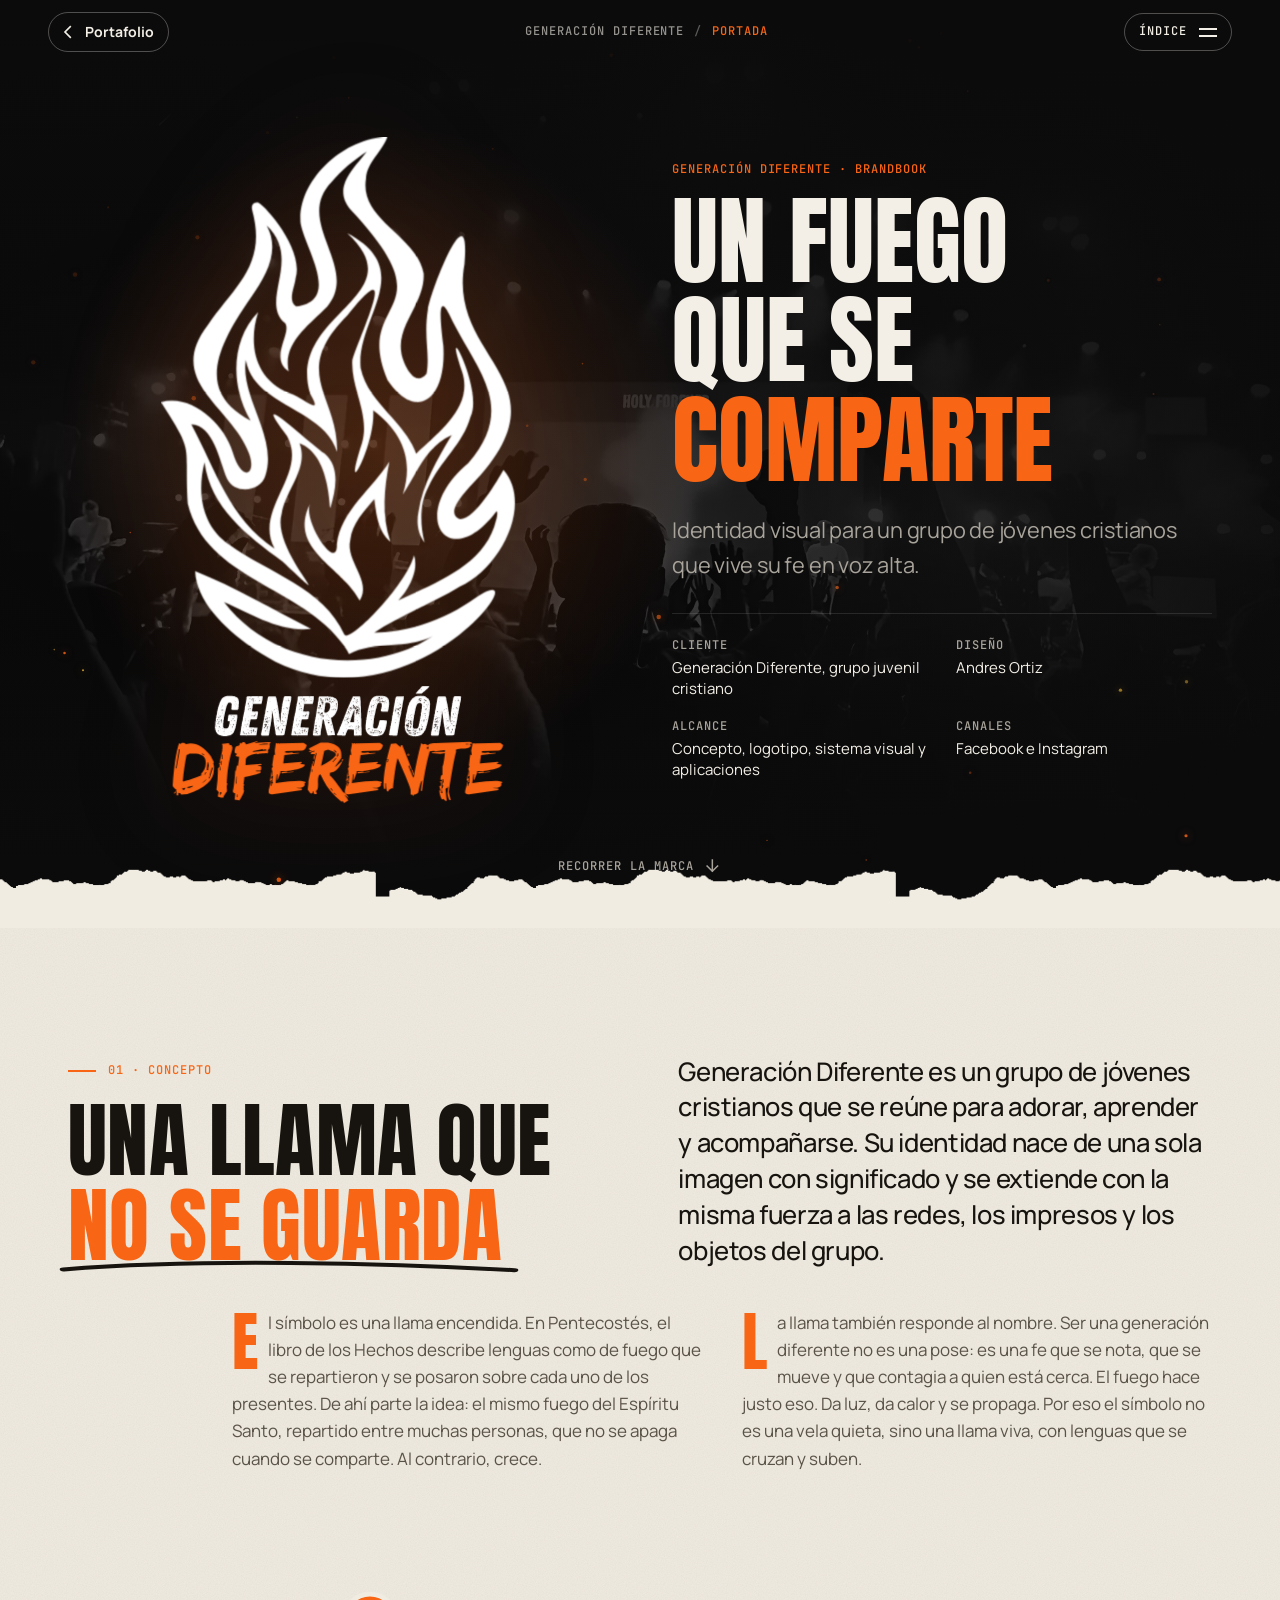
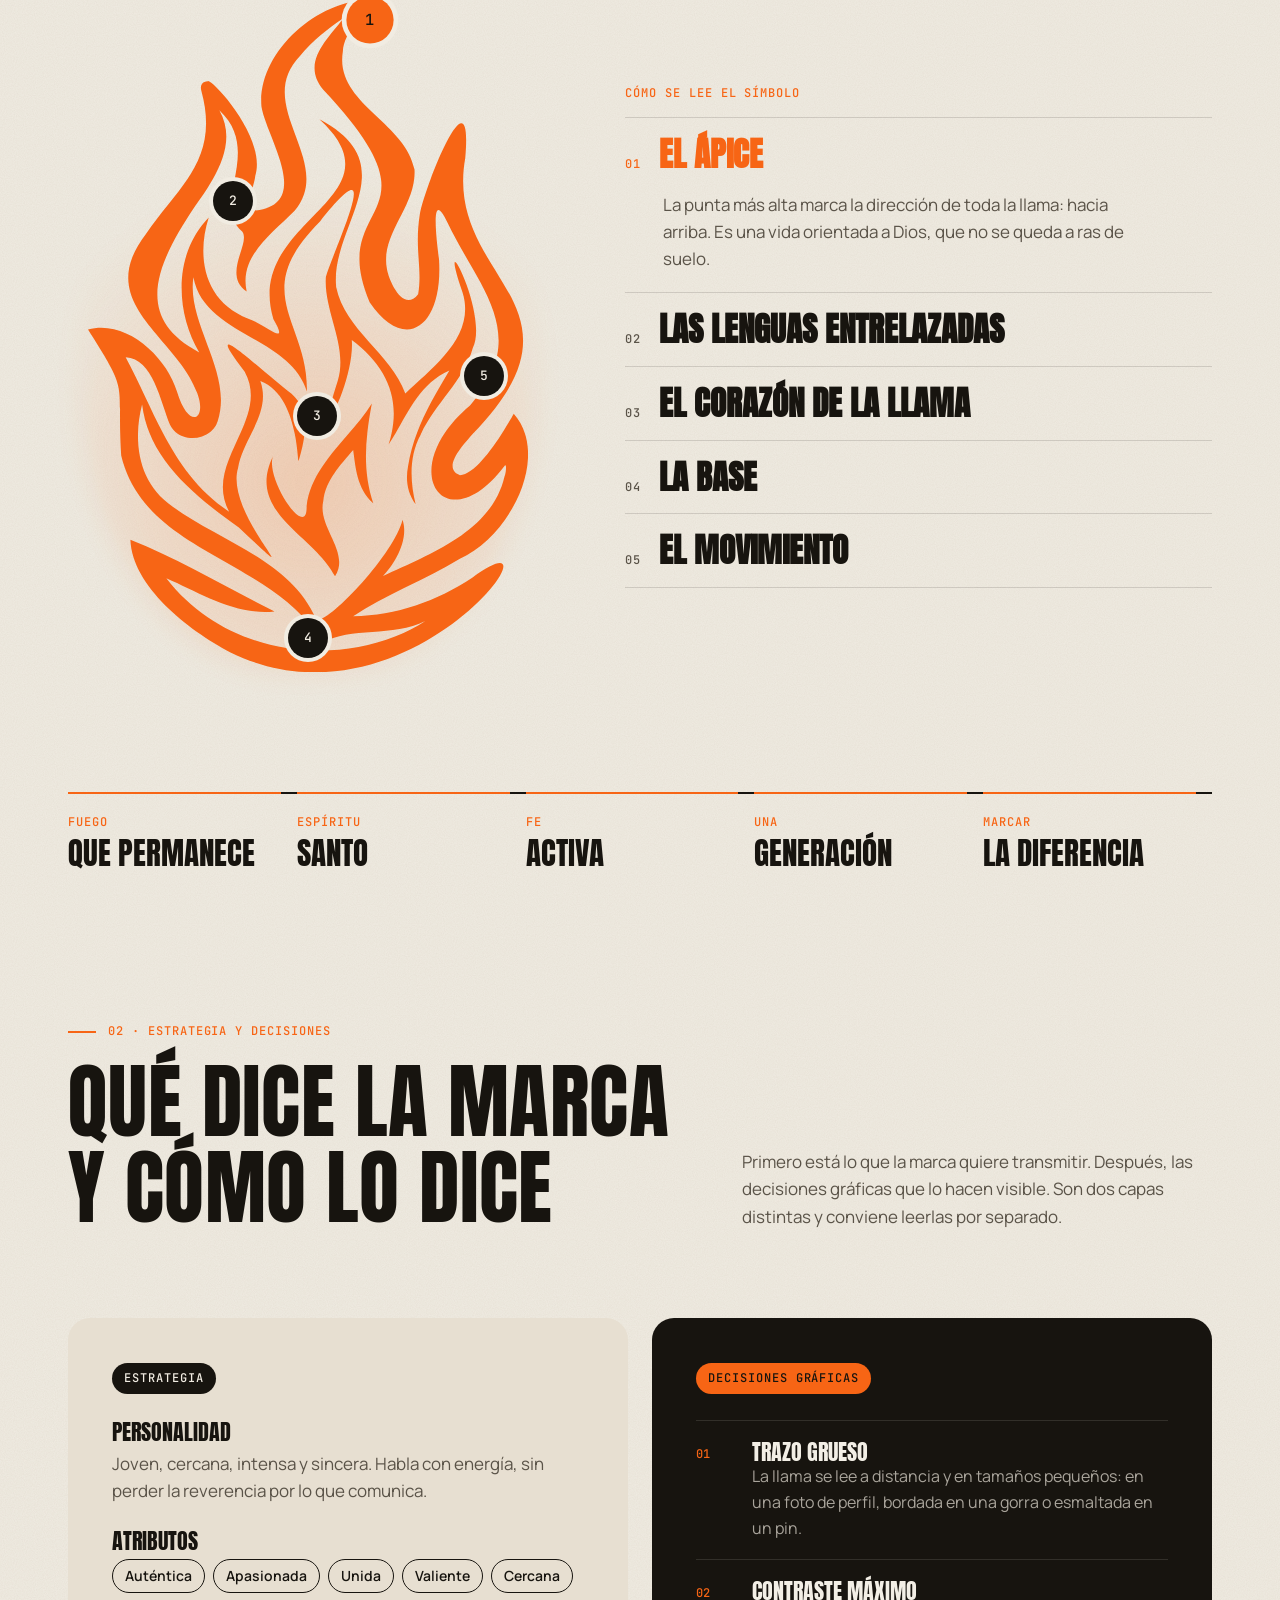
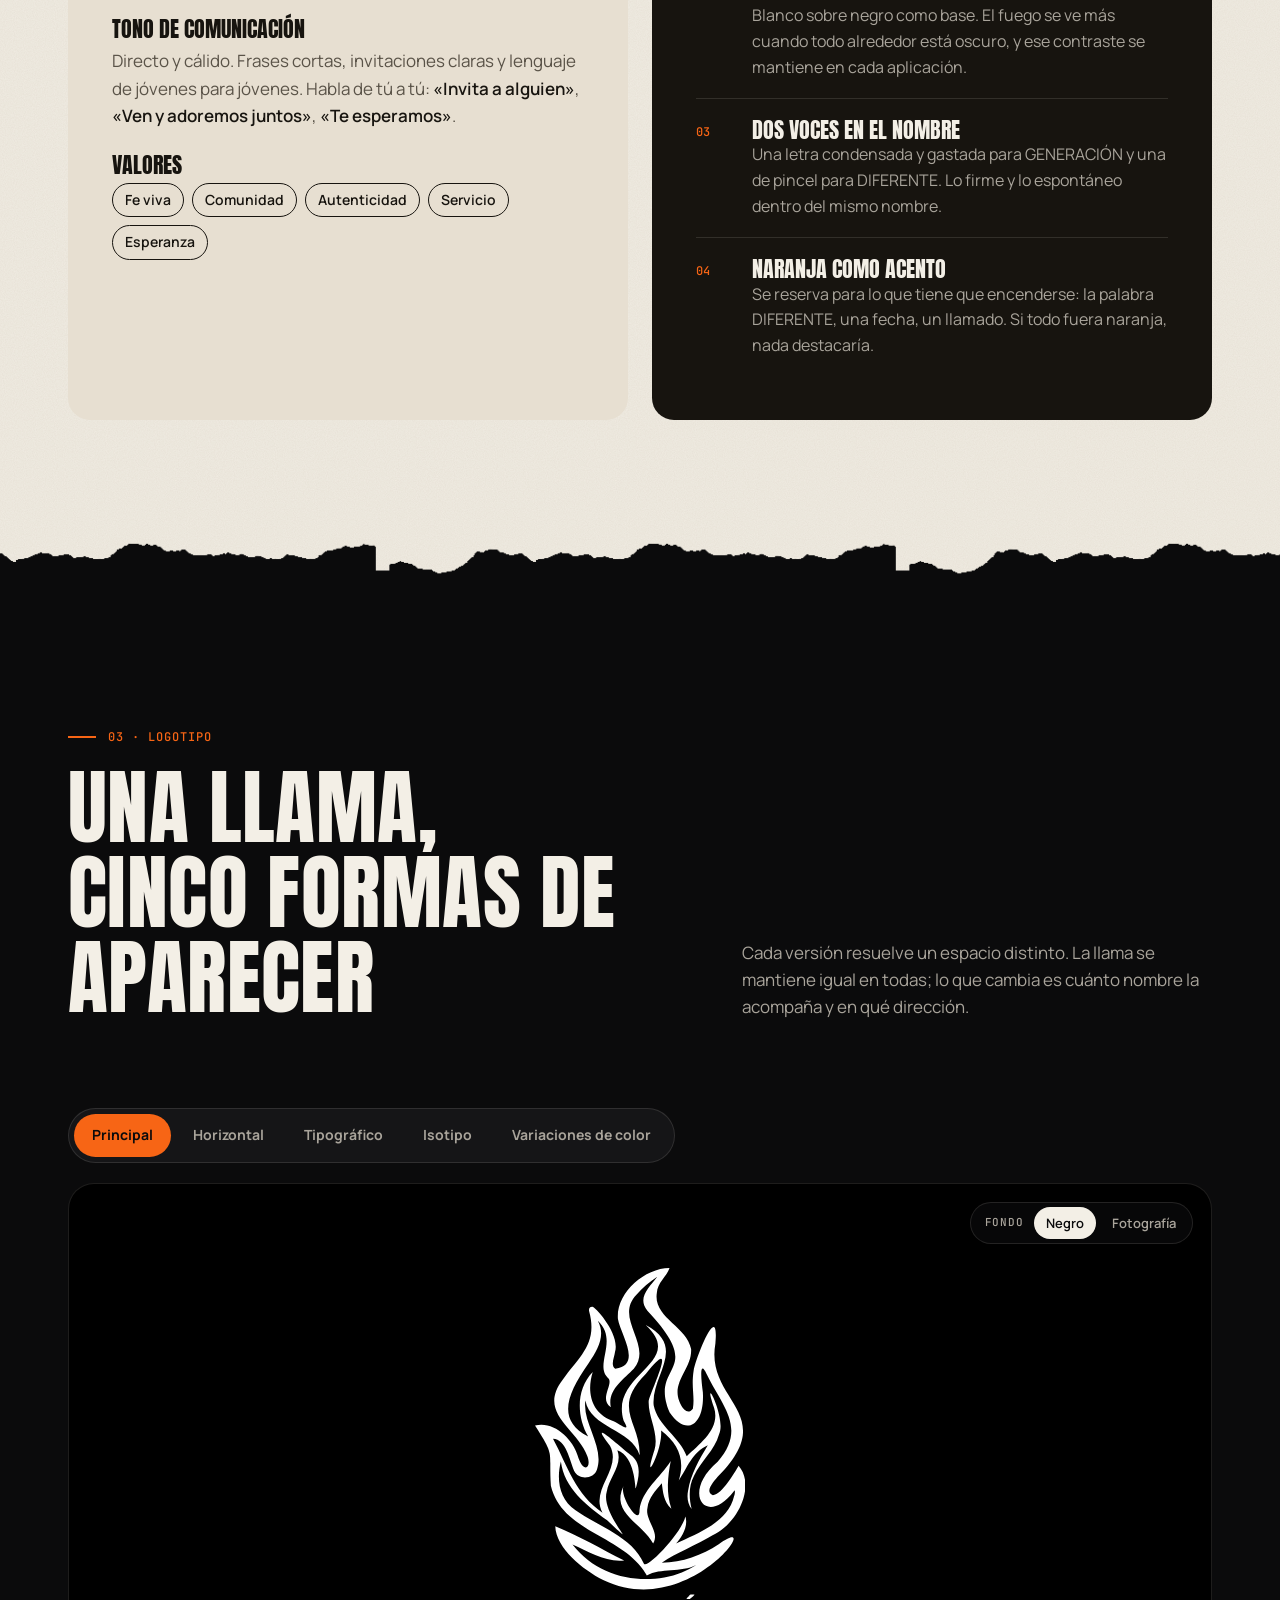
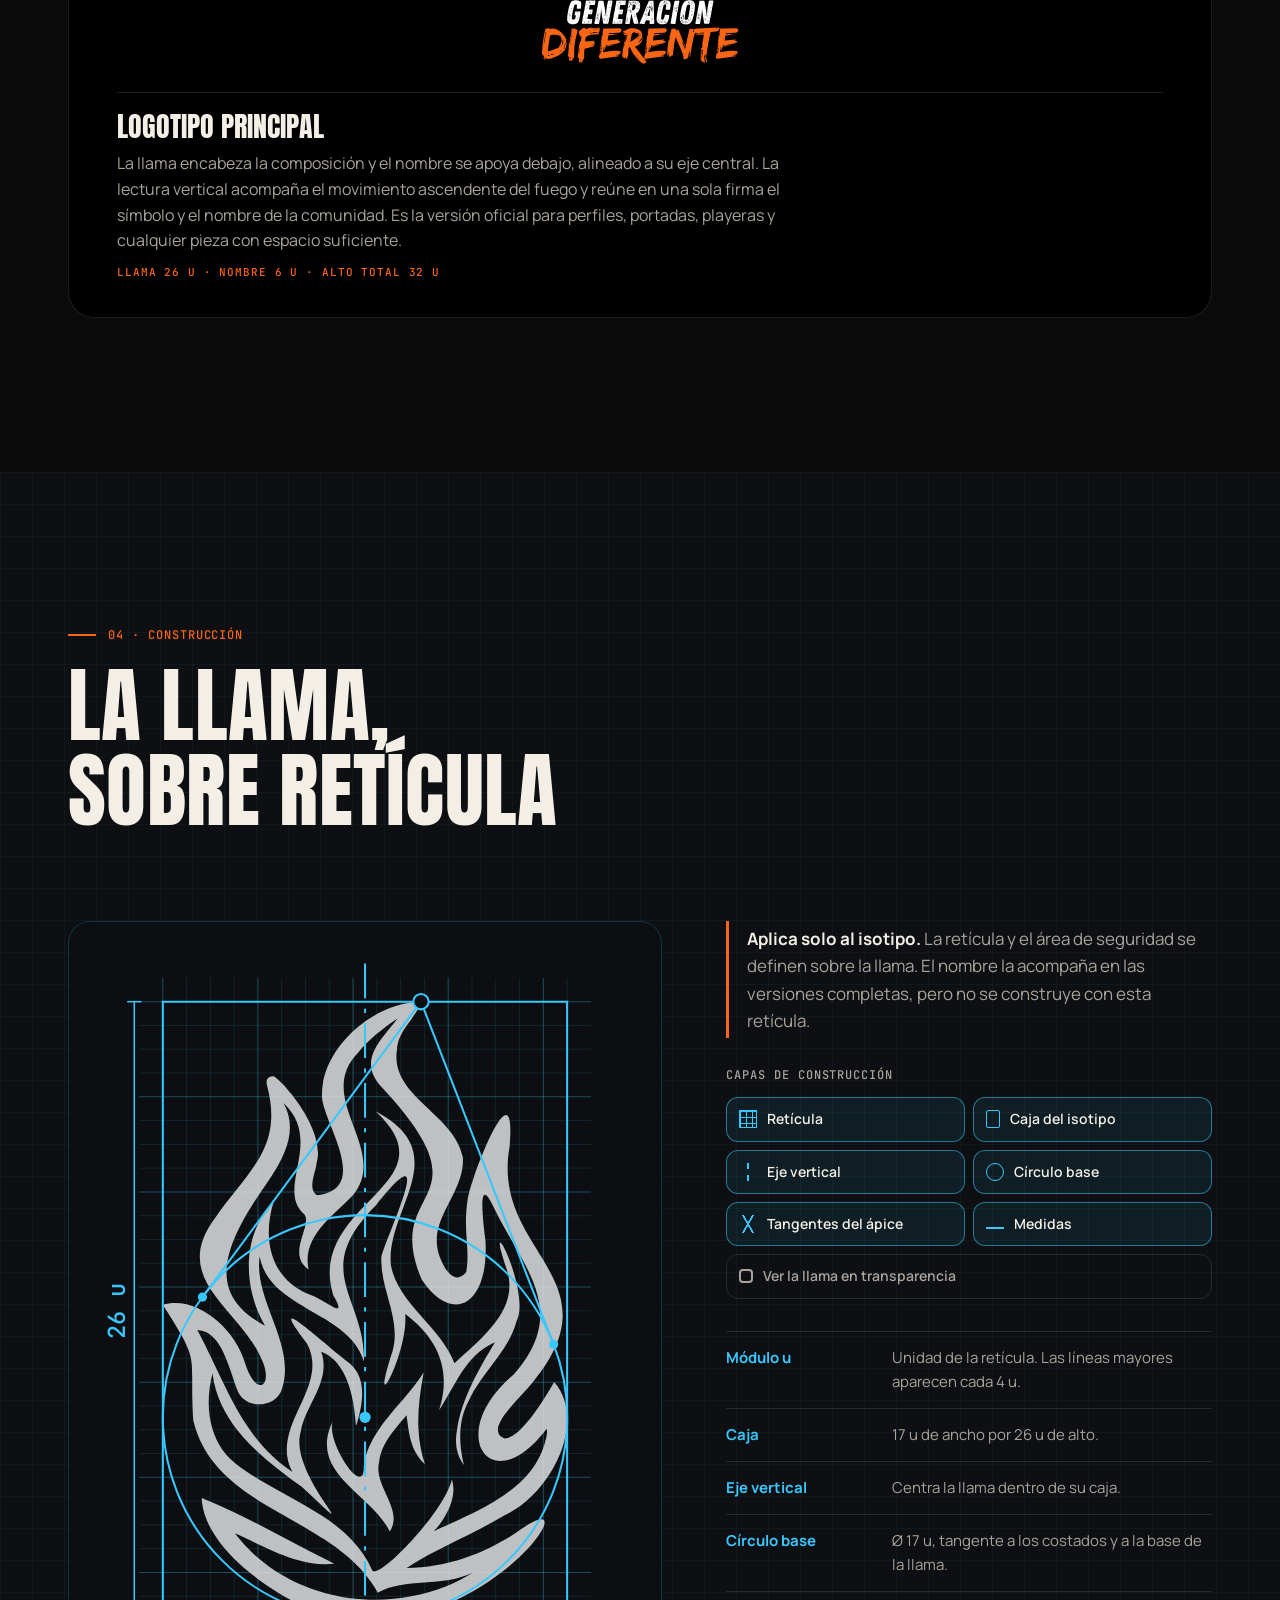
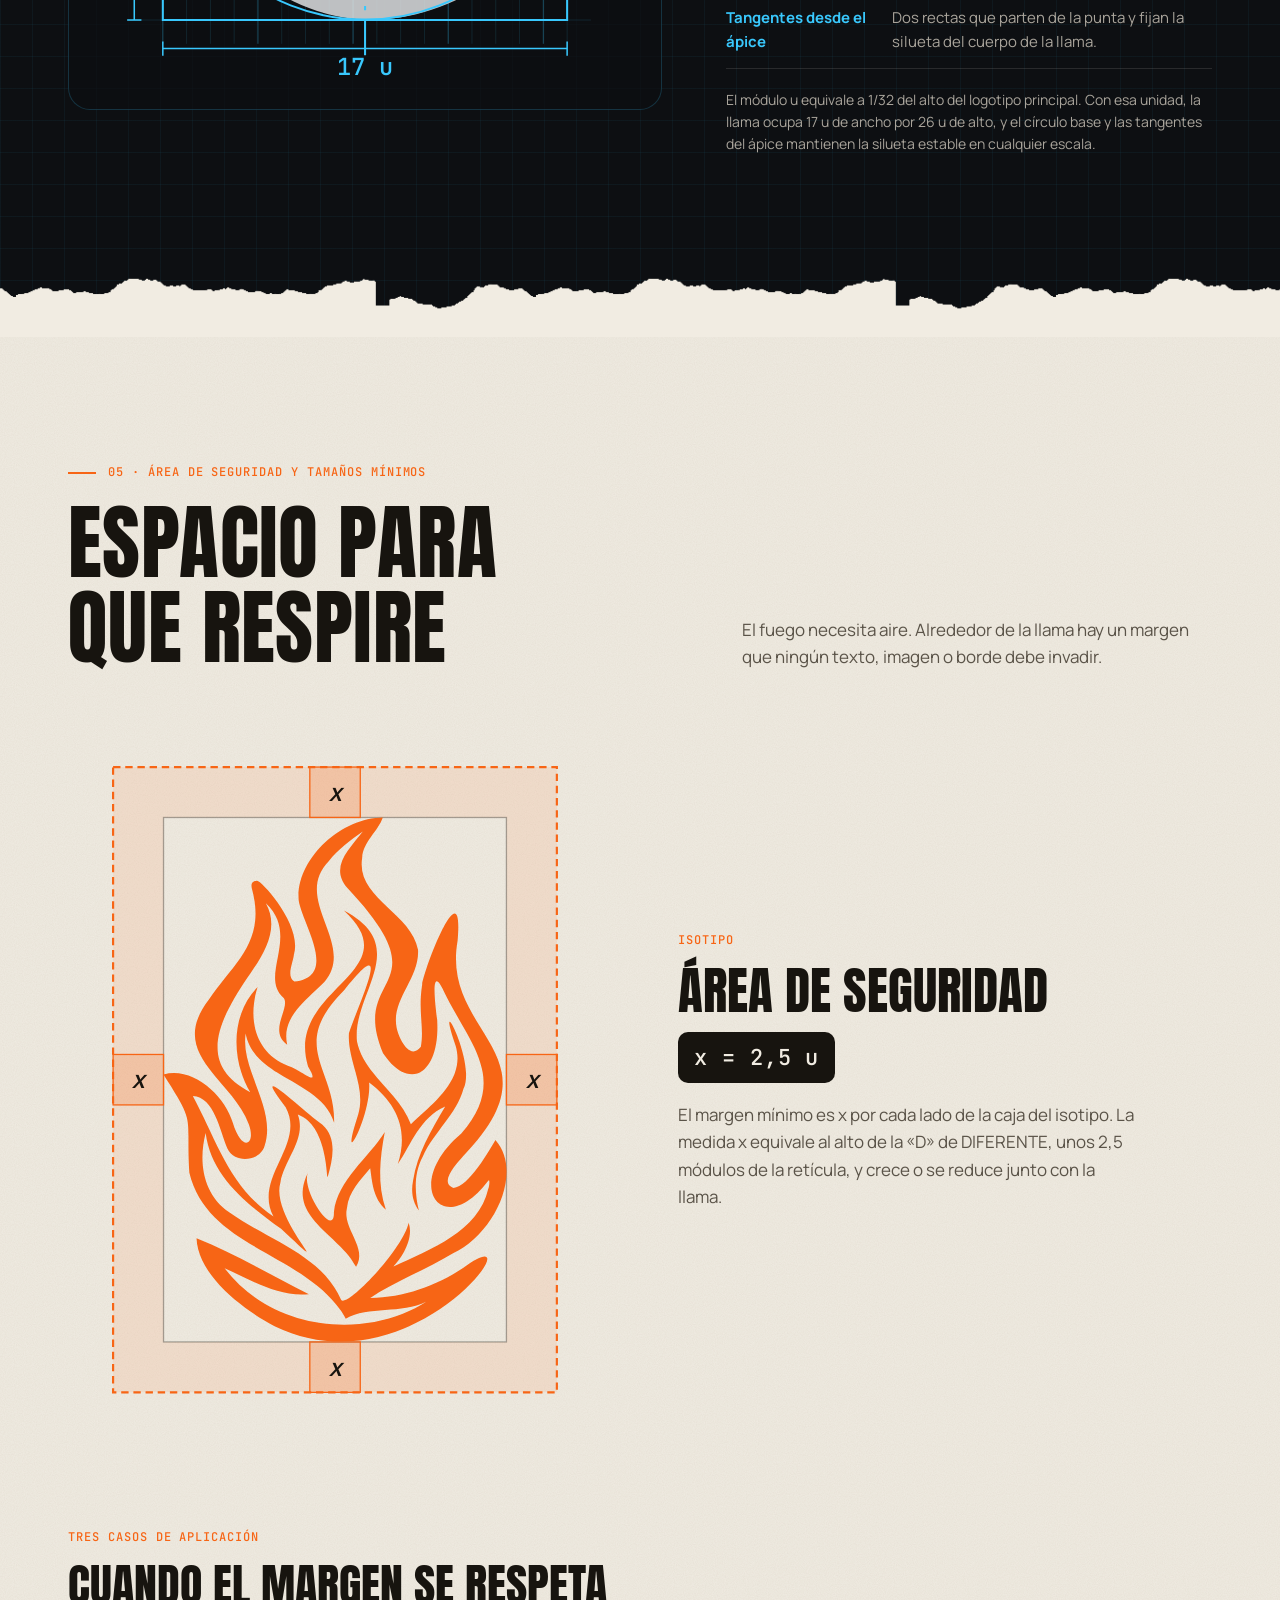
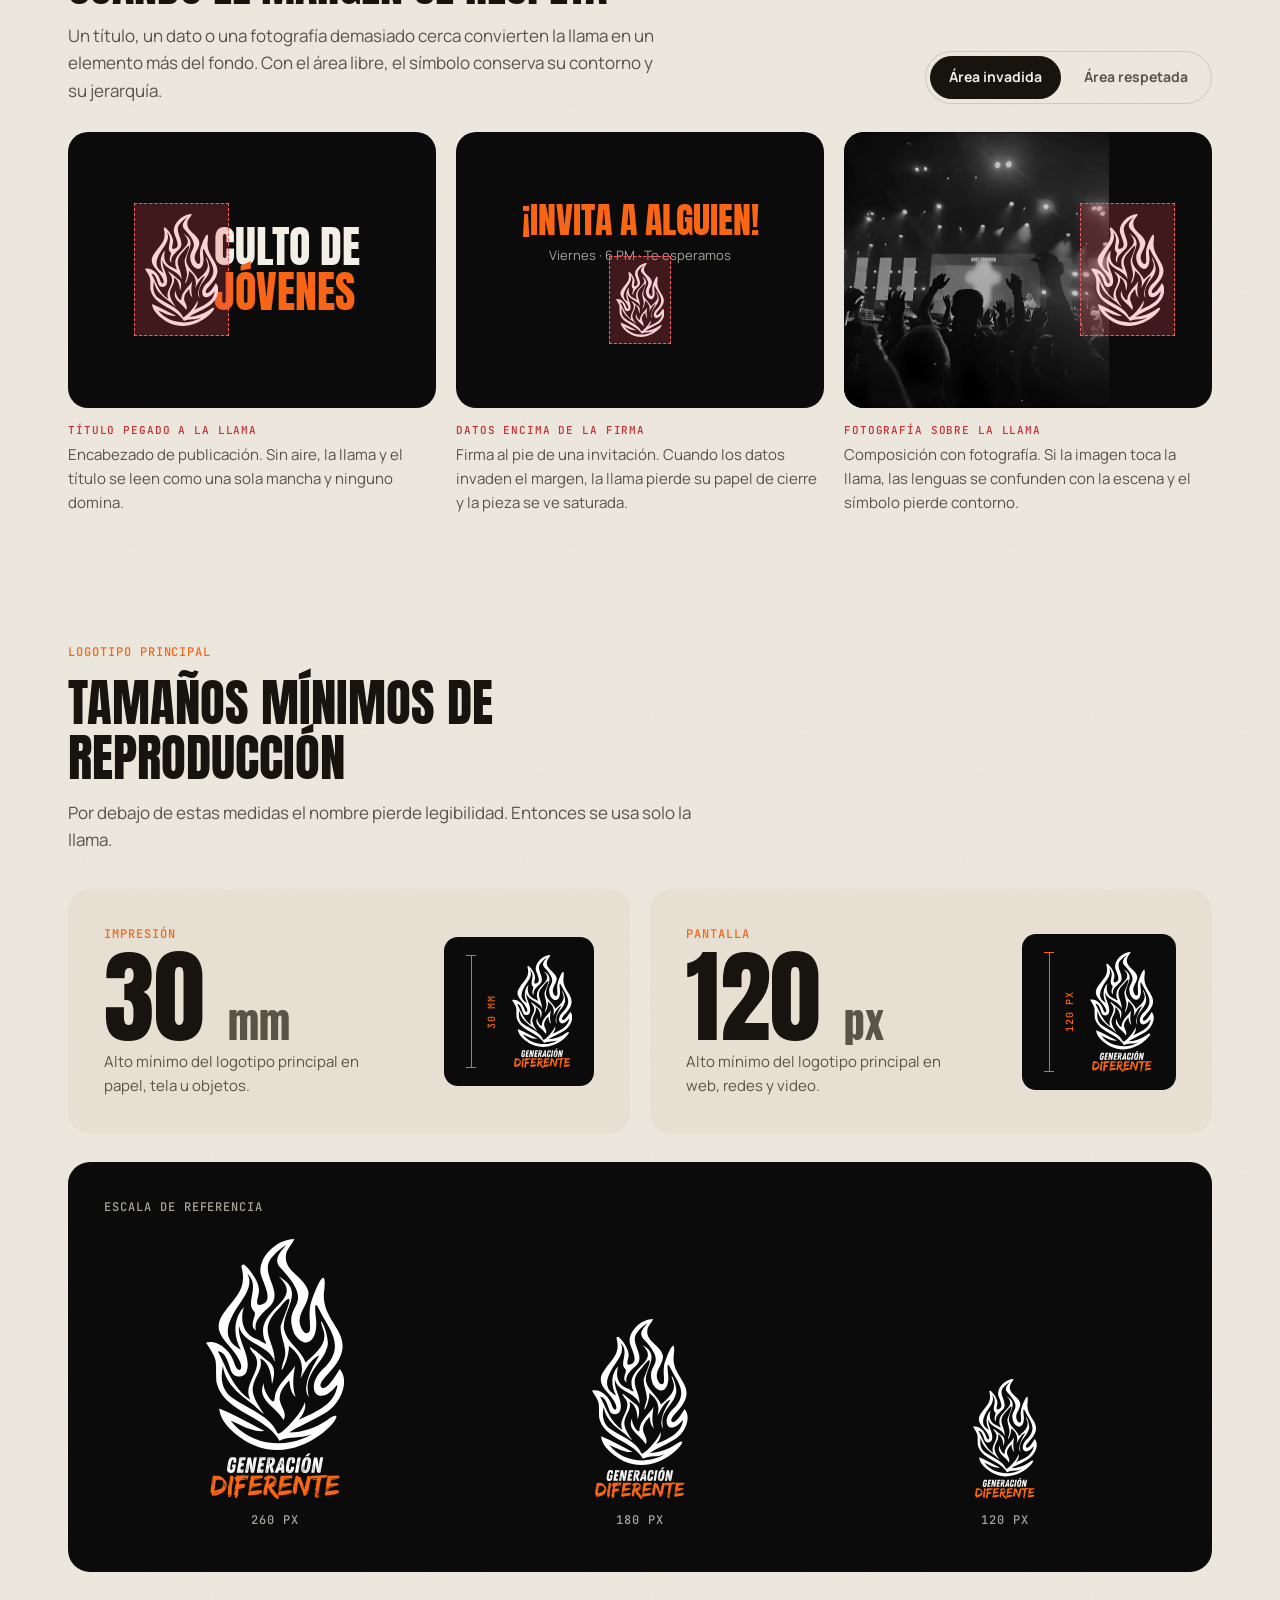
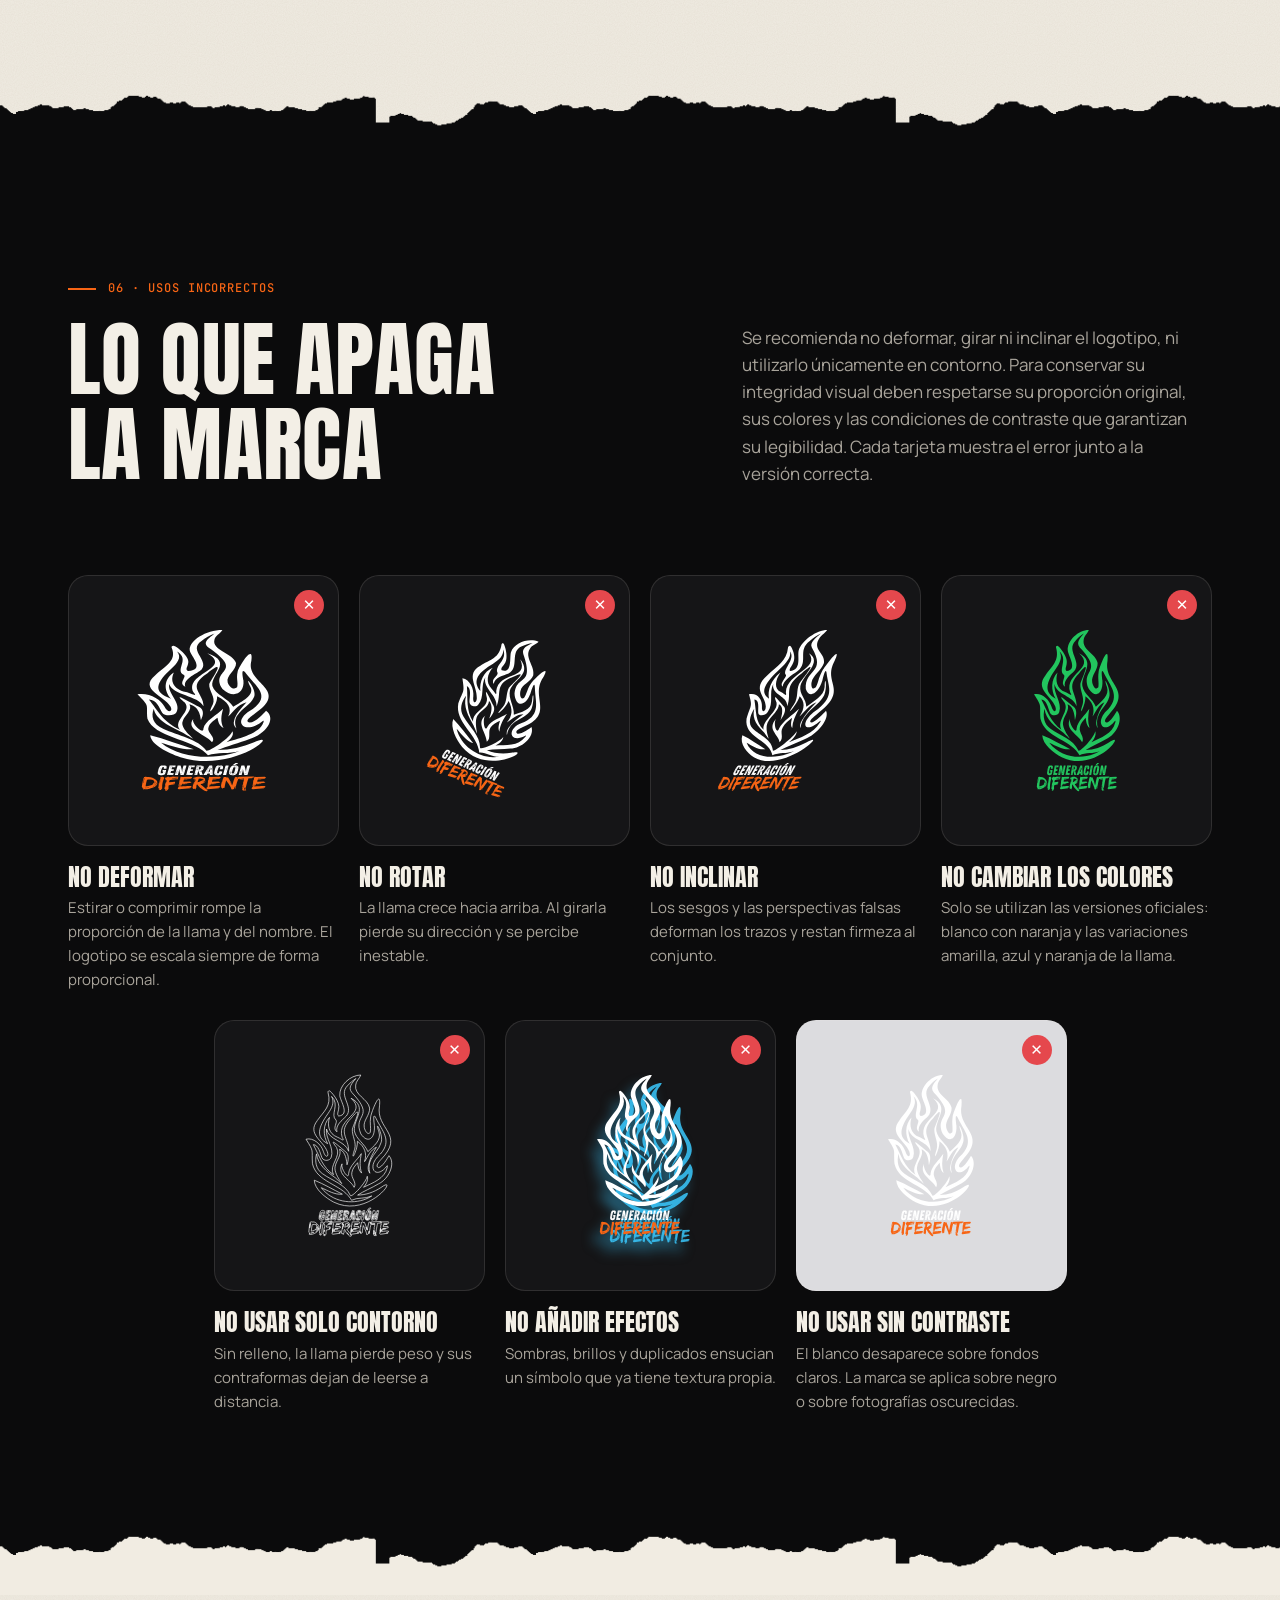
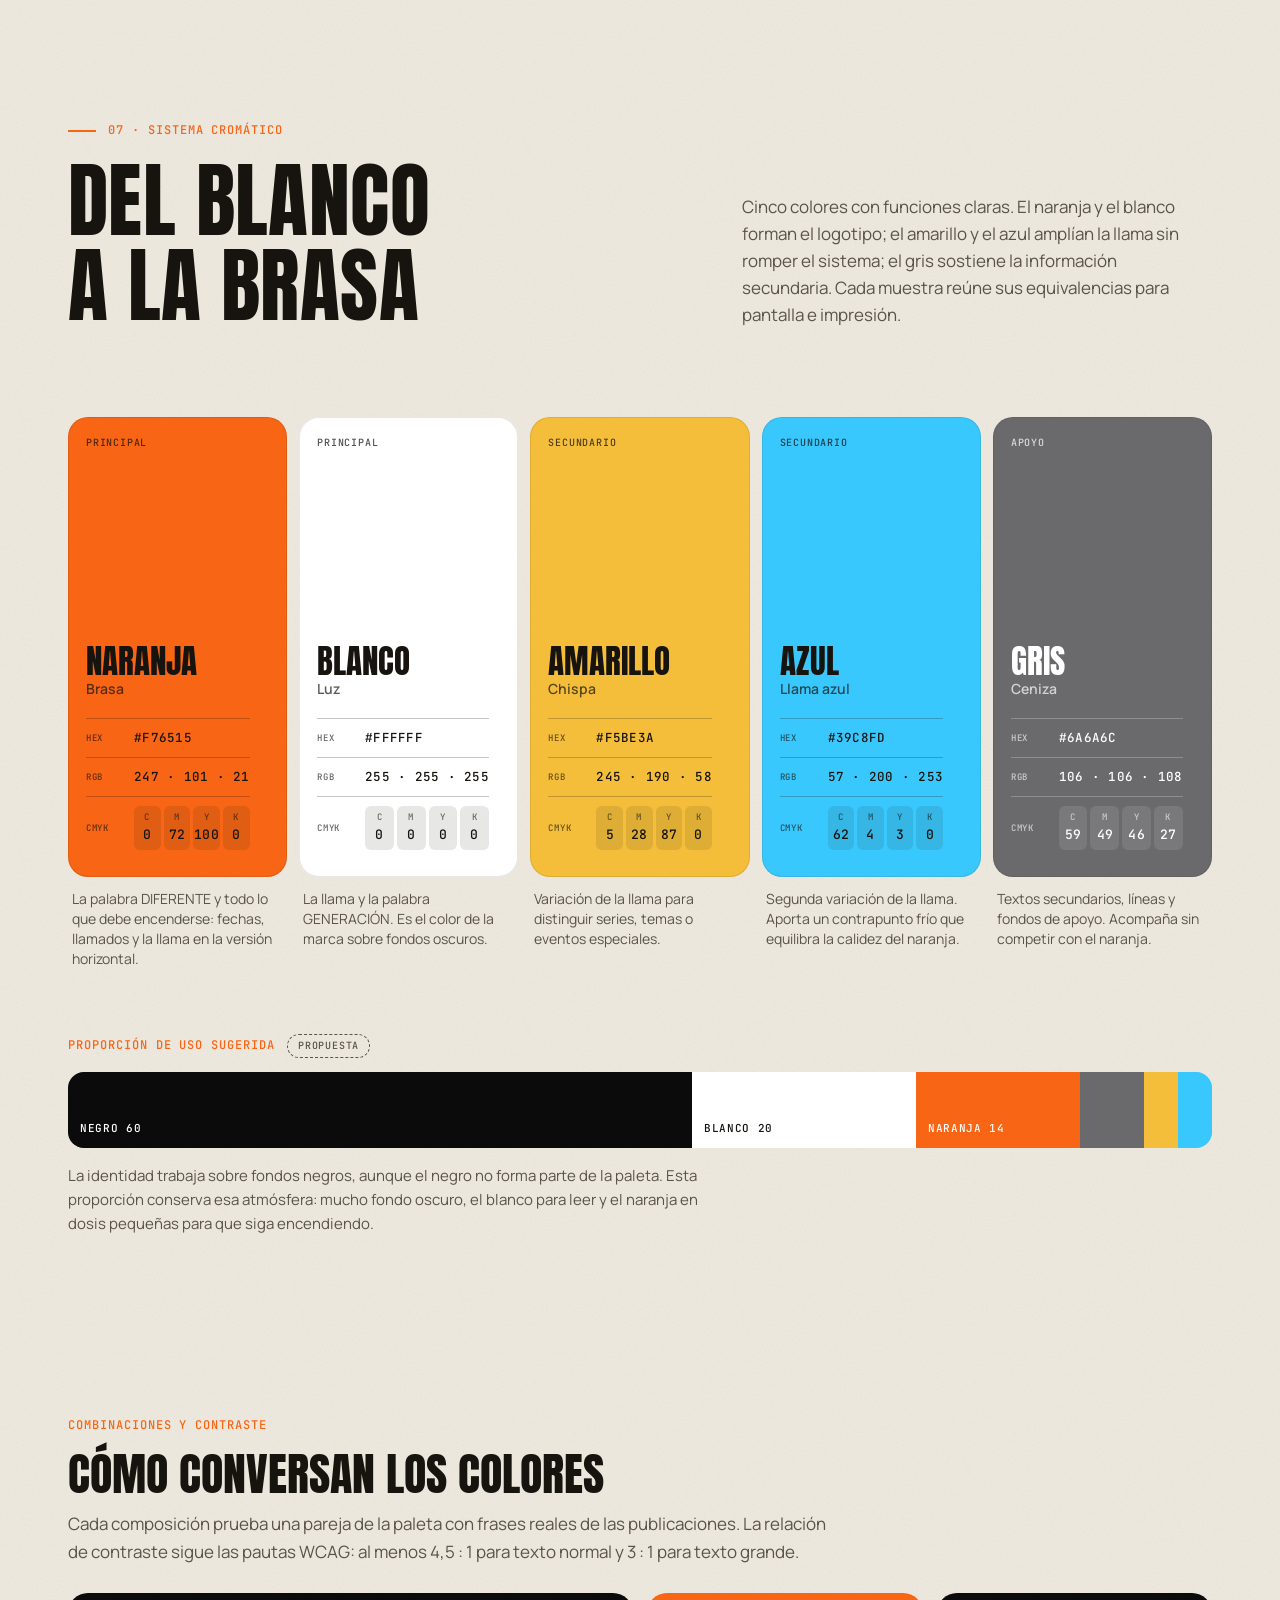
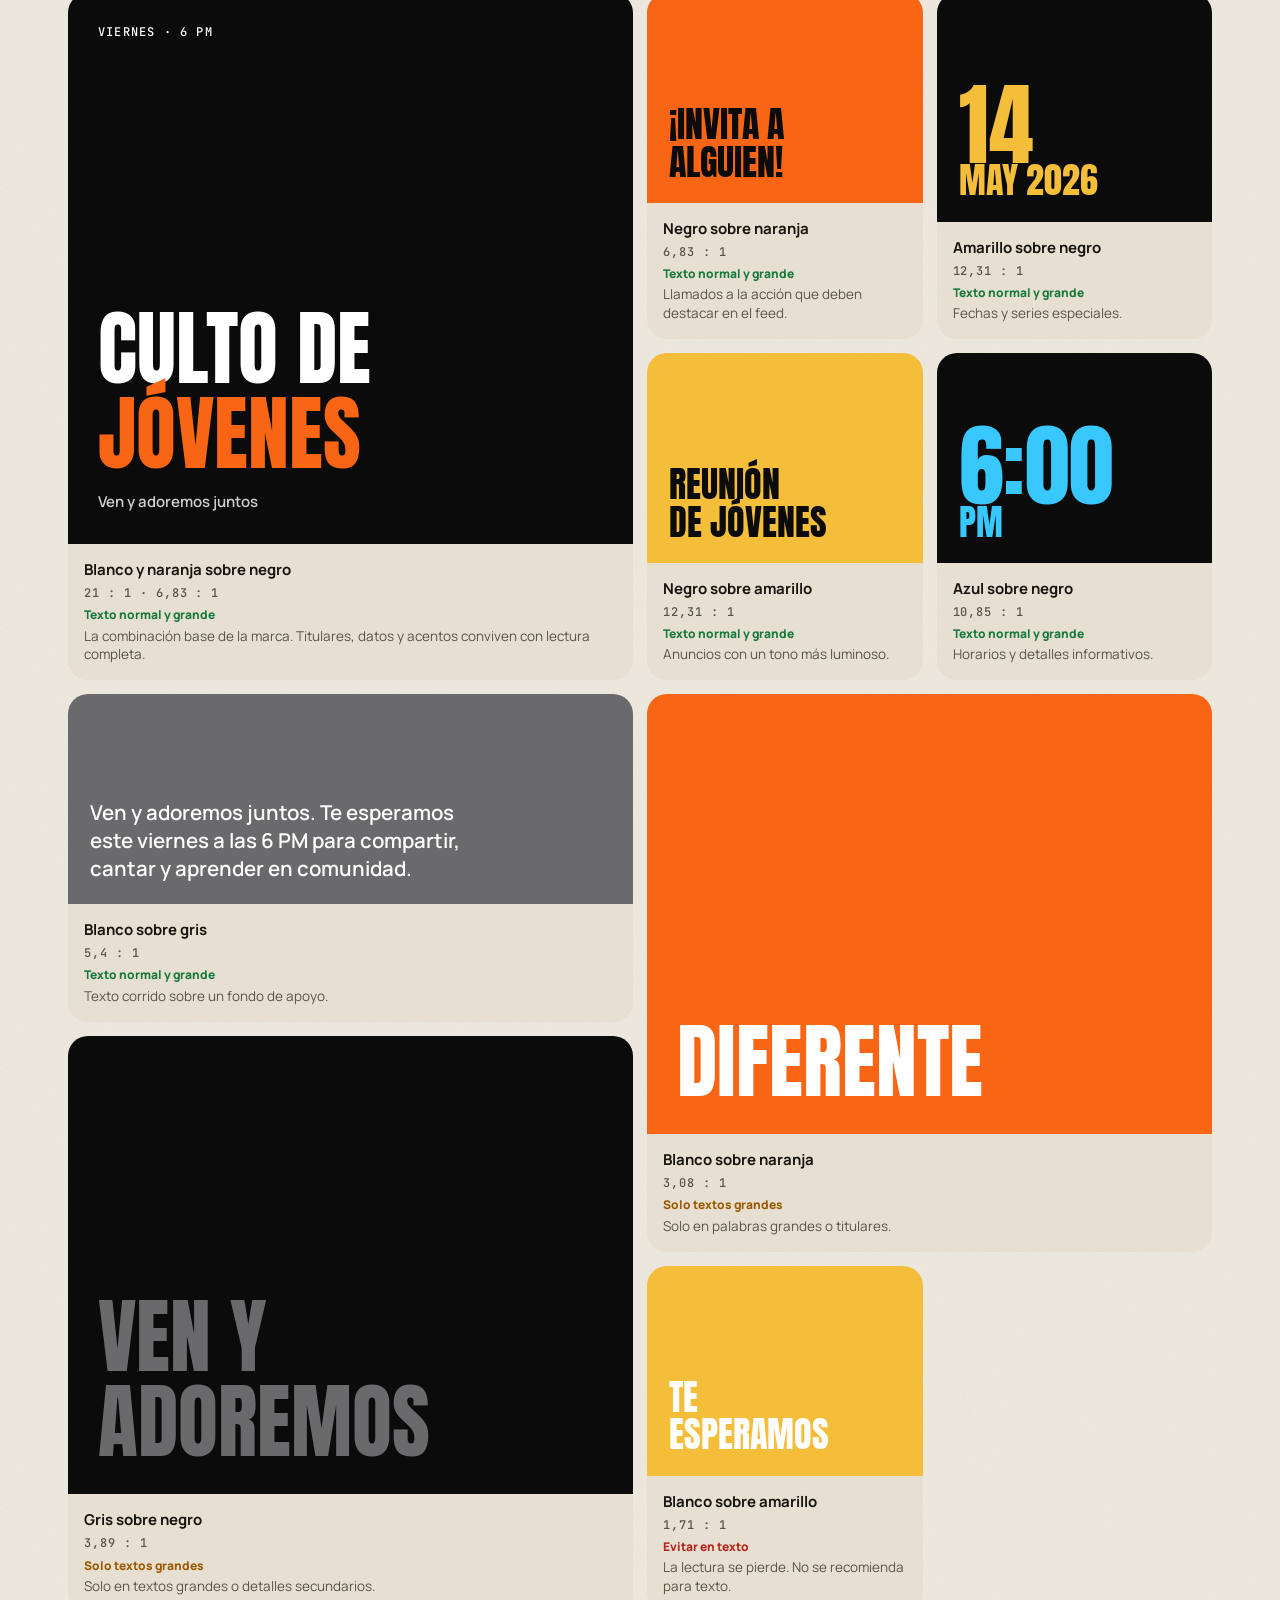
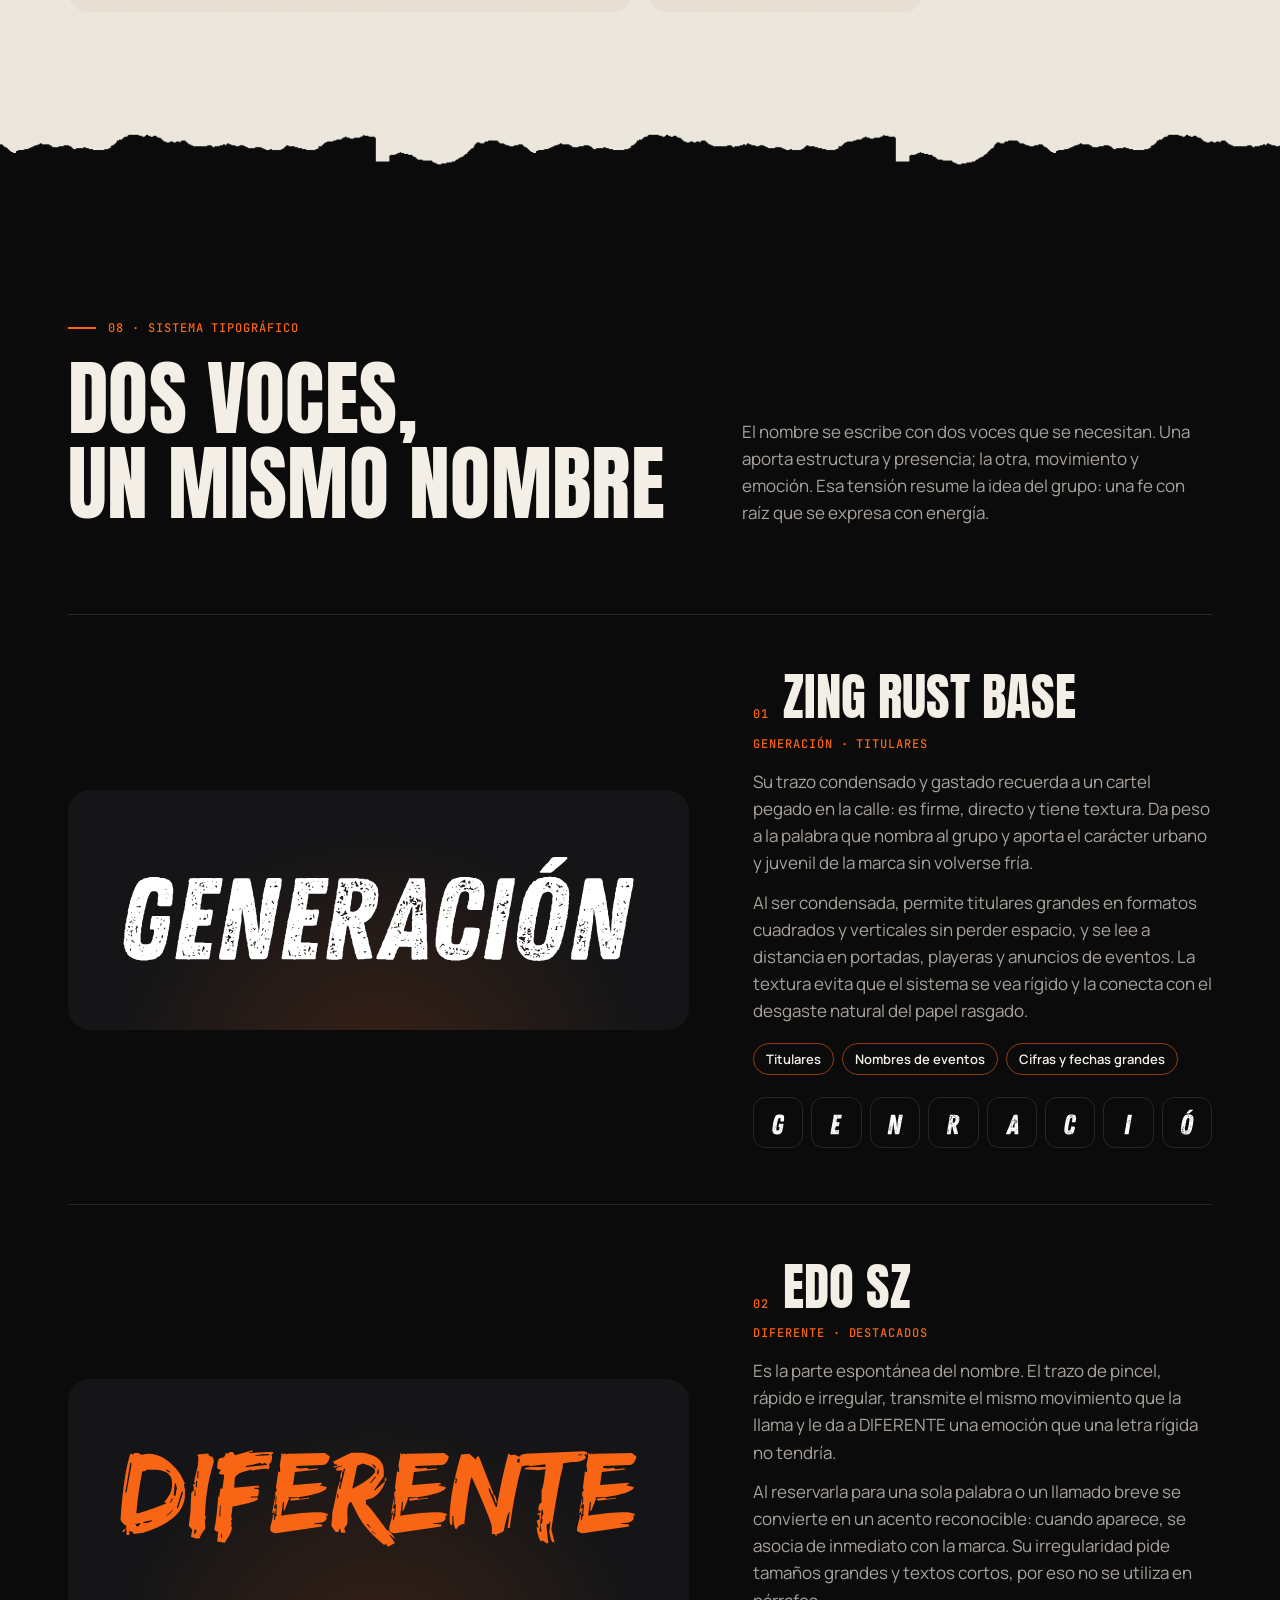
==== commit 1aa904da: "Auditoría: caso de Ink House, nuevo orden, móvil, metadatos y páginas para compartir Co-Authored-By:" ====
--- a/brandbook/generacion-diferente/index.html
+++ b/brandbook/generacion-diferente/index.html
@@ -8,7 +8,18 @@
 <meta name="theme-color" content="#0b0b0c">
 <meta property="og:title" content="Generación Diferente · Brandbook">
 <meta property="og:description" content="Identidad visual para un grupo juvenil cristiano. Diseño de Andres Ortiz.">
-<meta property="og:image" content="../../assets/proyectos/generacion-diferente/portada.webp">
+<meta property="og:image" content="https://andre0tz.github.io/portafolio-andres-ortiz/assets/compartir/generacion-diferente.jpg">
+<meta property="og:image:width" content="1200">
+<meta property="og:image:height" content="630">
+<meta property="og:image:alt" content="Brandbook de Generación Diferente">
+<meta property="og:type" content="website">
+<meta property="og:locale" content="es_MX">
+<meta property="og:url" content="https://andre0tz.github.io/portafolio-andres-ortiz/brandbook/generacion-diferente/">
+<link rel="canonical" href="https://andre0tz.github.io/portafolio-andres-ortiz/brandbook/generacion-diferente/">
+<meta name="twitter:card" content="summary_large_image">
+<meta name="twitter:title" content="Generación Diferente · Brandbook">
+<meta name="twitter:description" content="Identidad visual para un grupo juvenil cristiano. Diseño de Andres Ortiz.">
+<meta name="twitter:image" content="https://andre0tz.github.io/portafolio-andres-ortiz/assets/compartir/generacion-diferente.jpg">
 <link rel="icon" href="../../assets/proyectos/generacion-diferente/isotipo.svg" type="image/svg+xml">
 <link rel="preload" href="../../assets/fonts/anton-latin-400-normal.woff2" as="font" type="font/woff2" crossorigin>
 <link rel="preload" href="../../assets/fonts/manrope-latin-wght-normal.woff2" as="font" type="font/woff2" crossorigin>
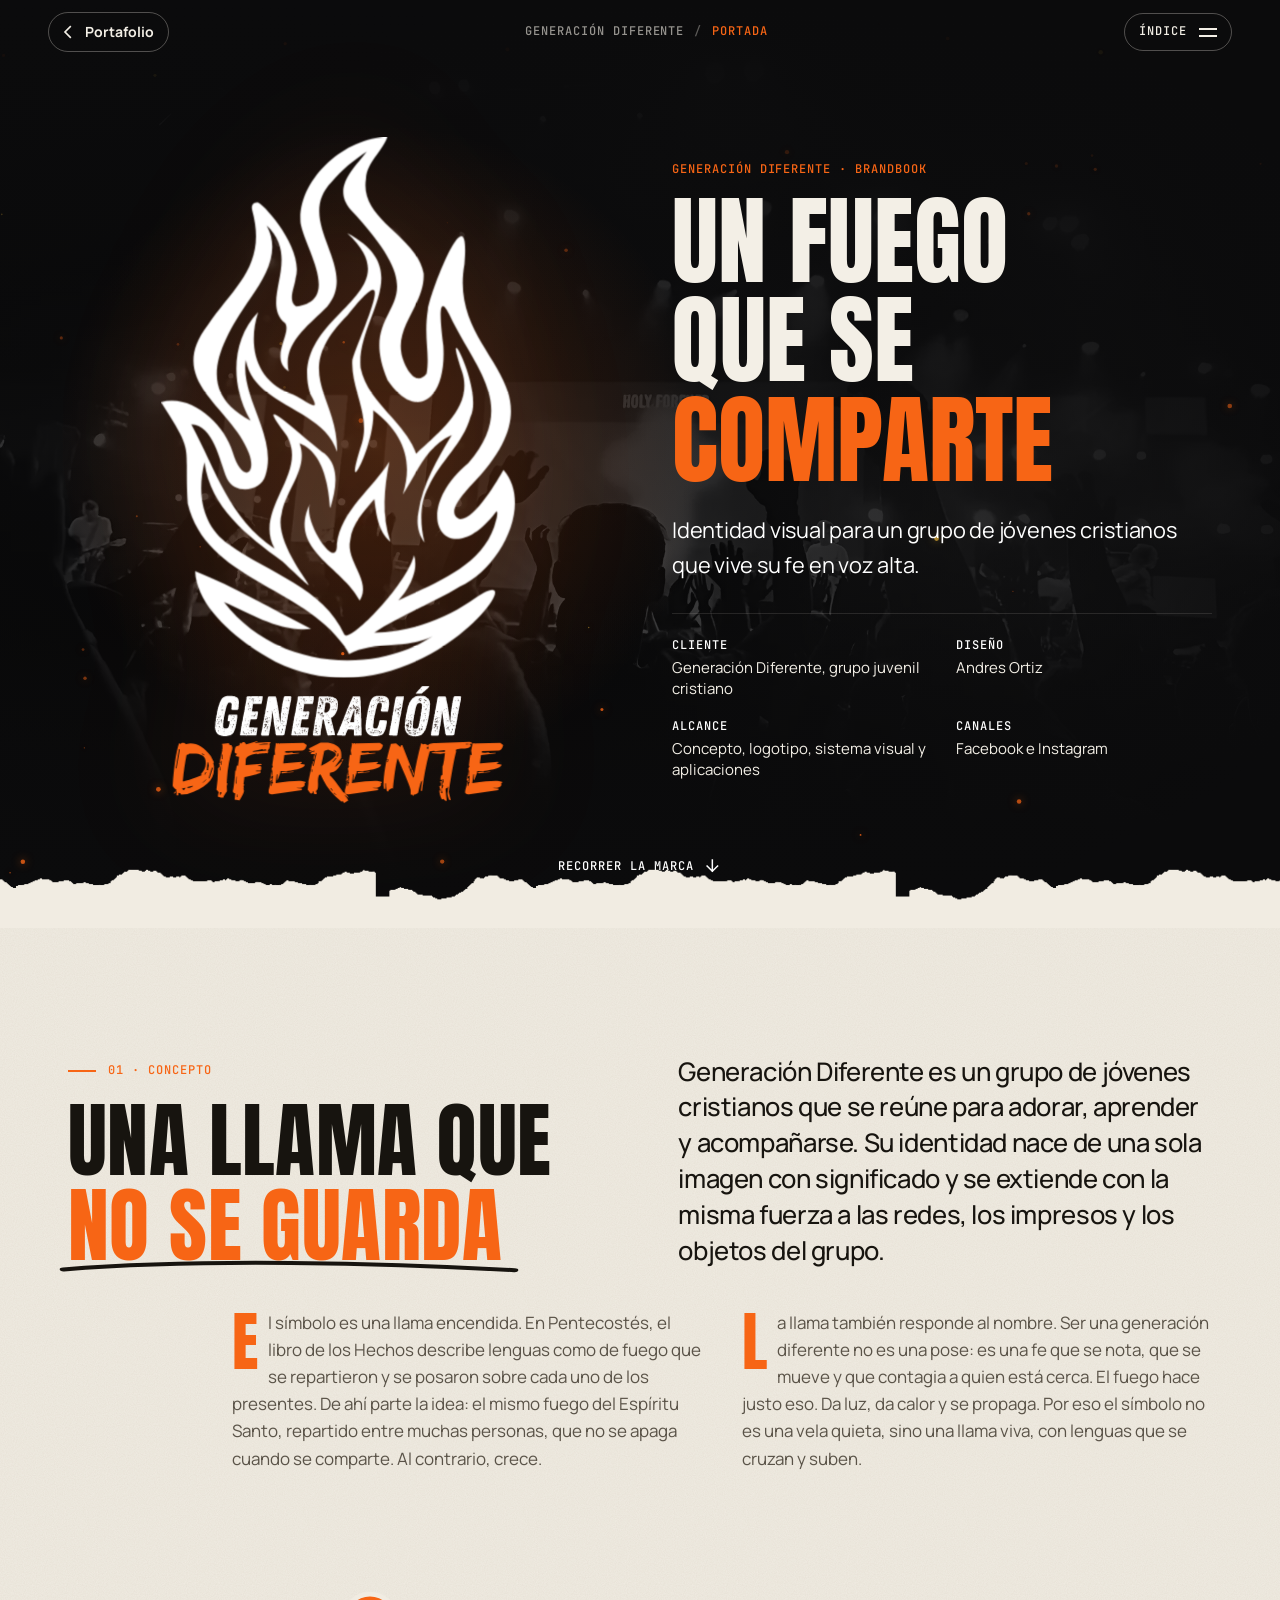
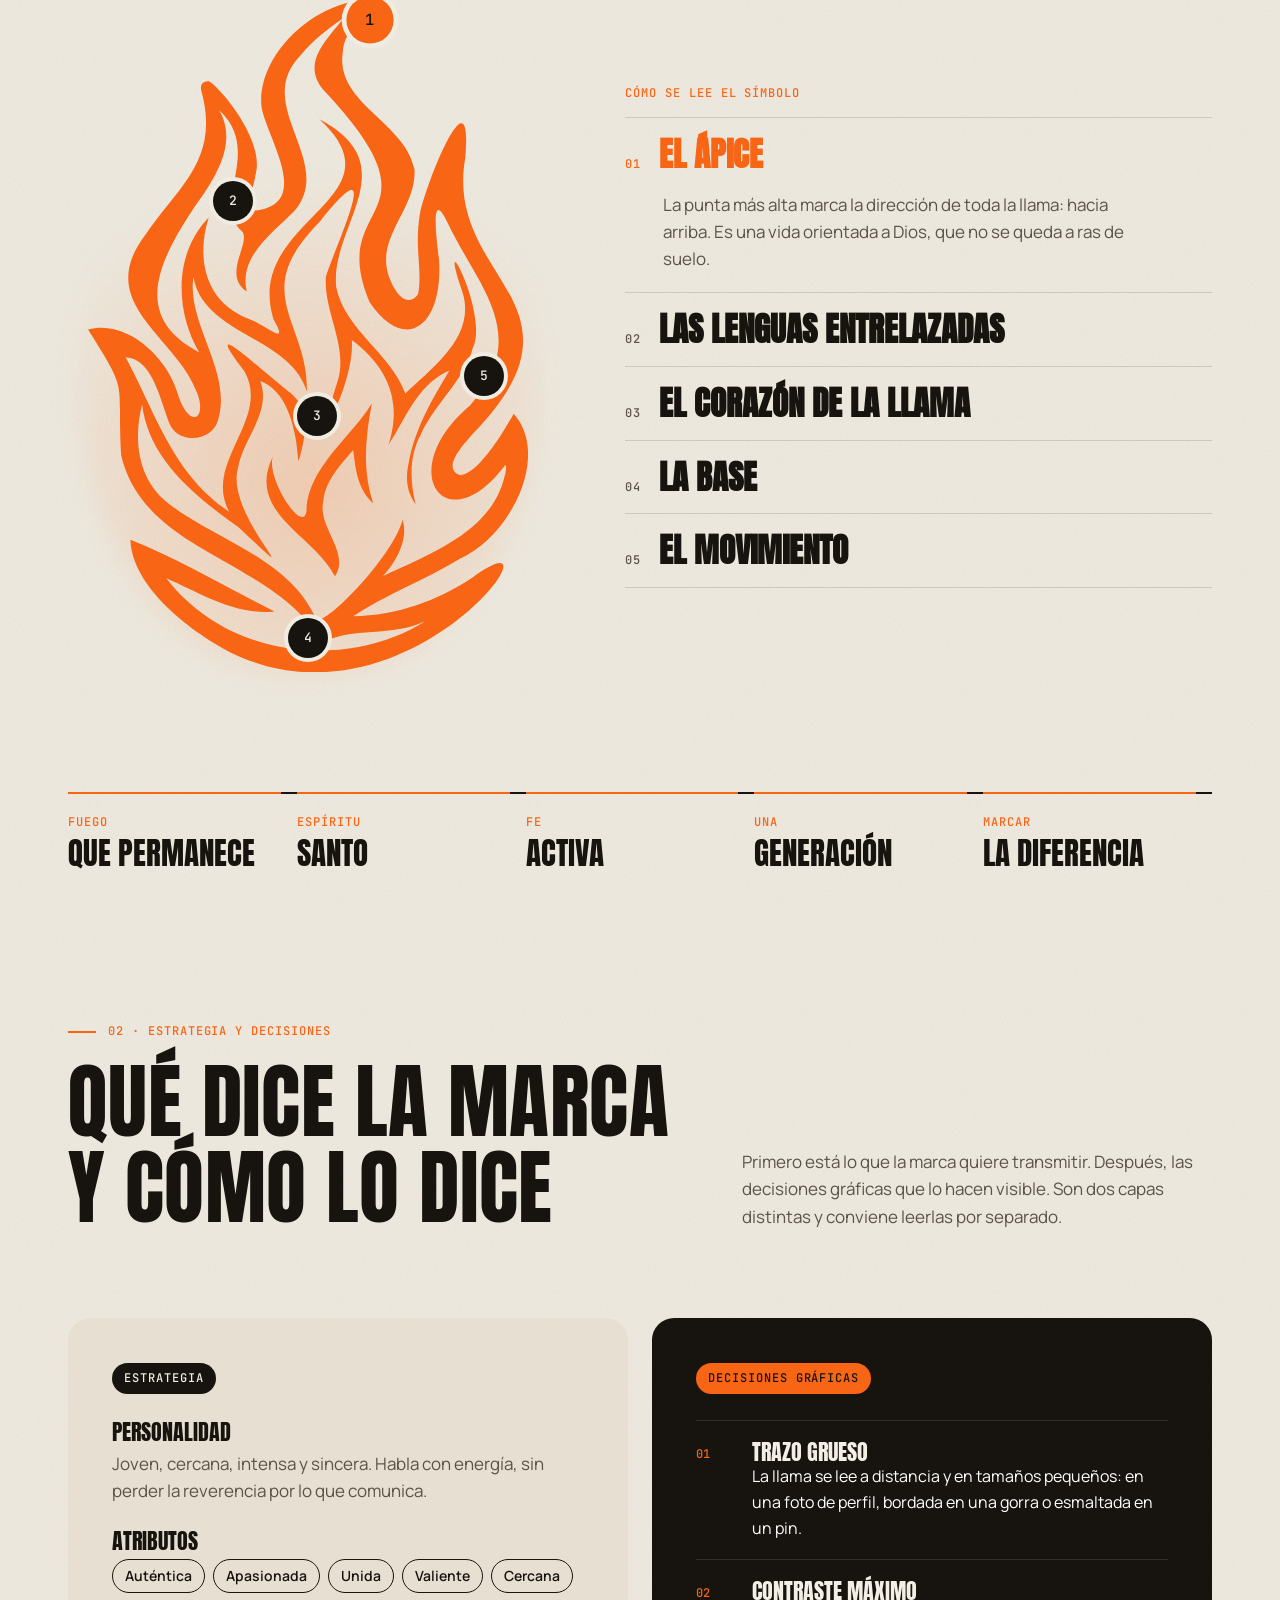
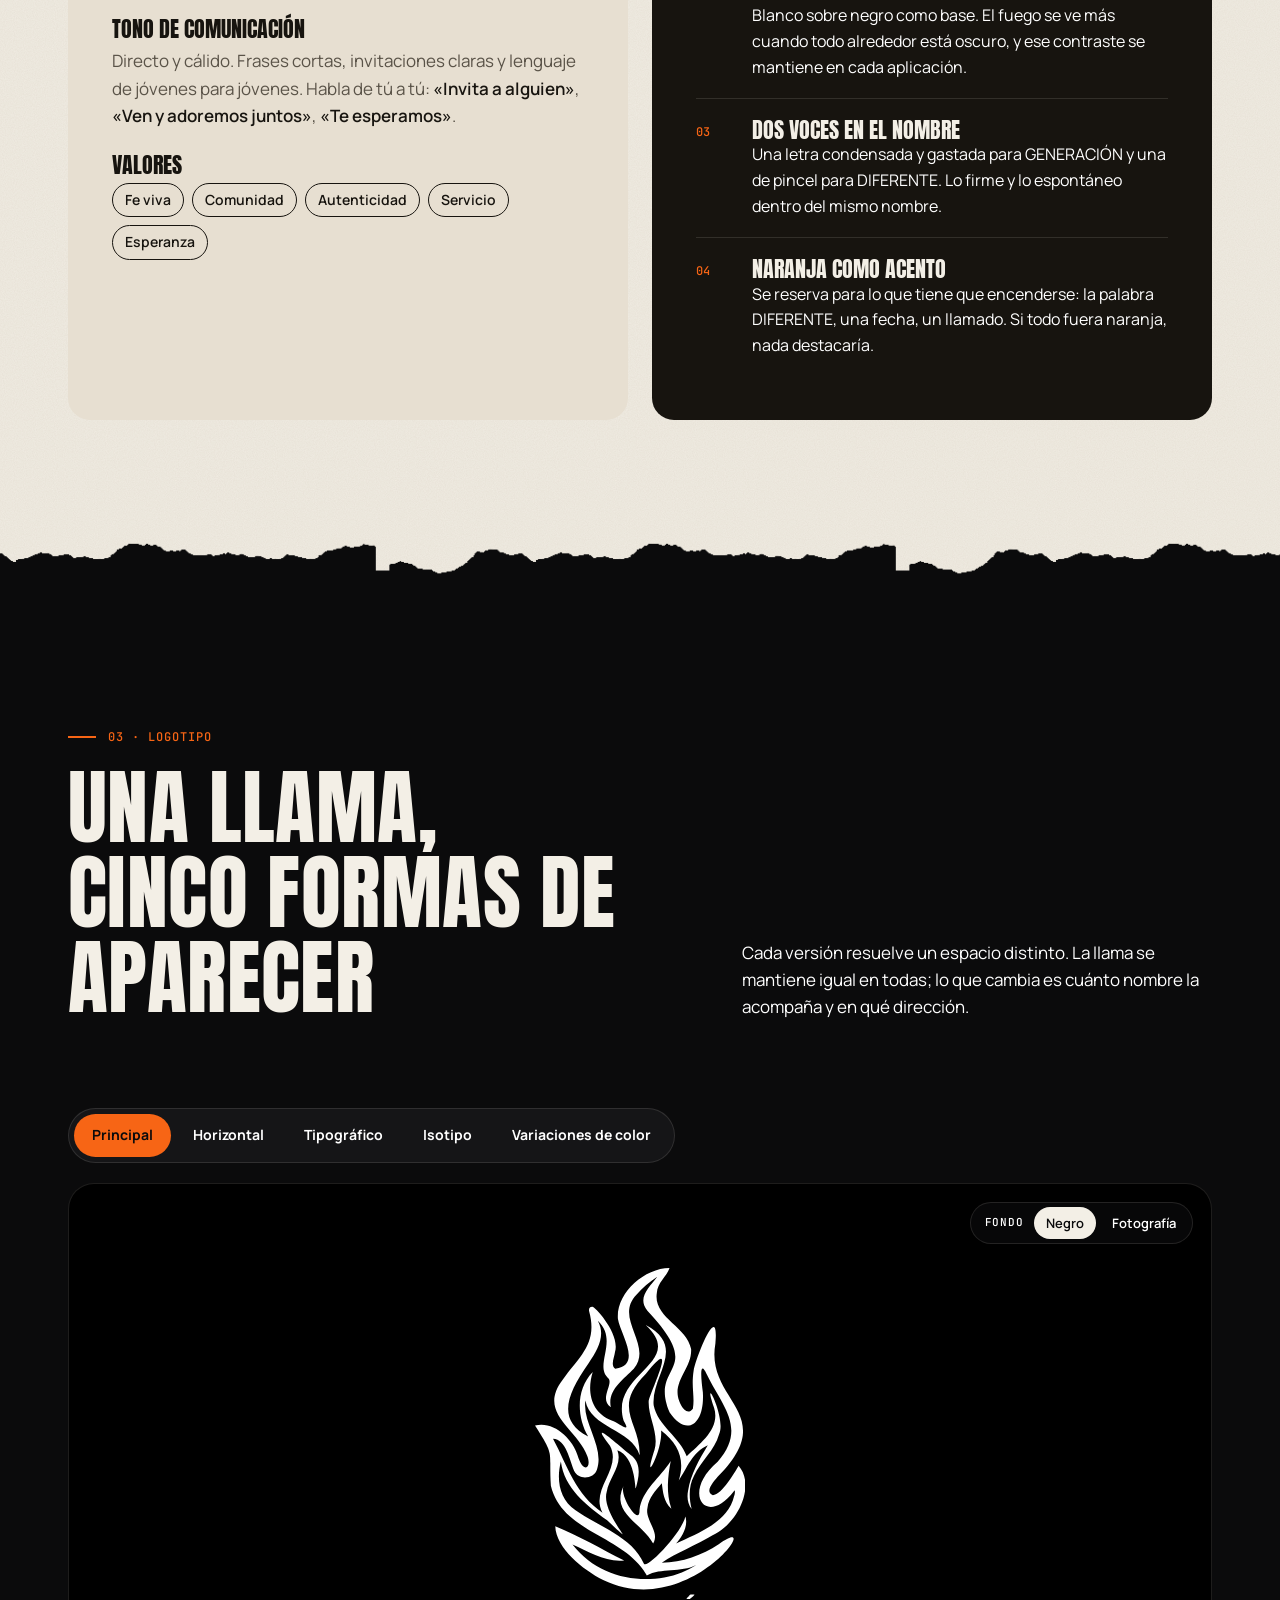
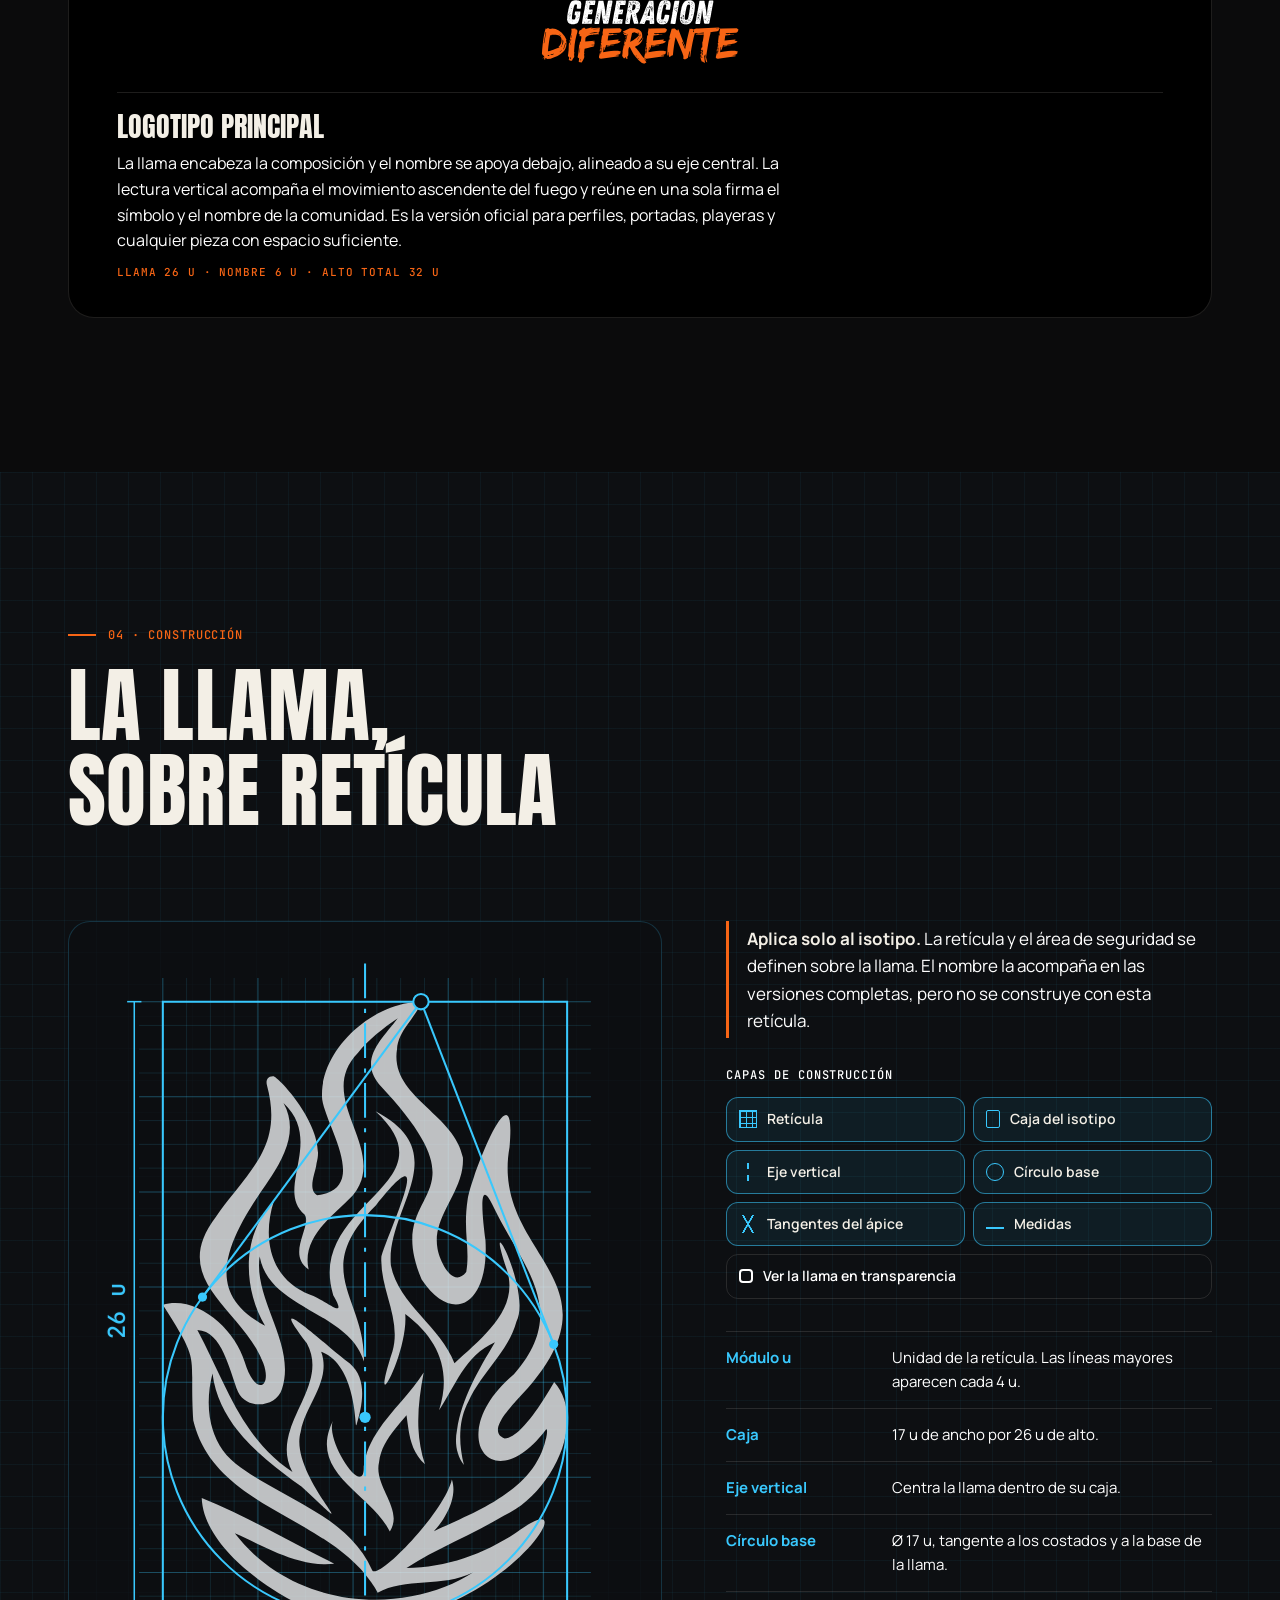
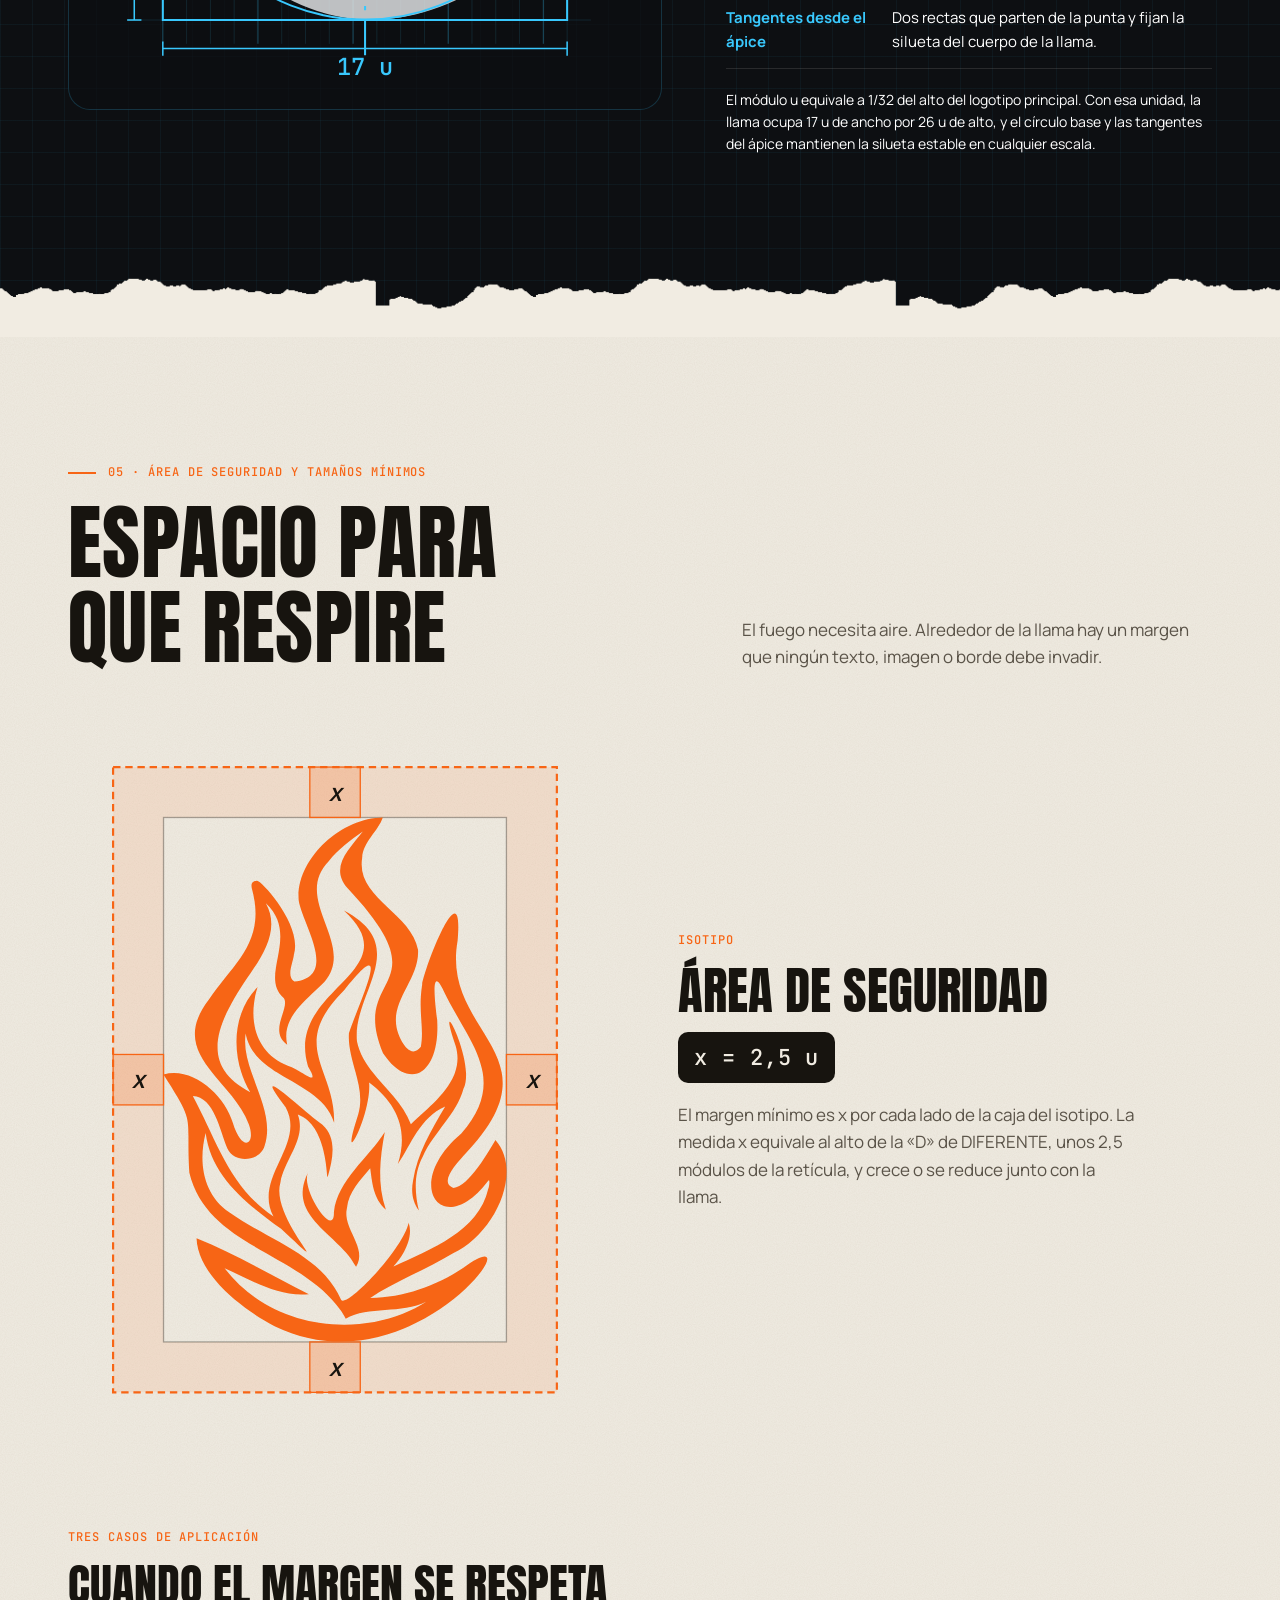
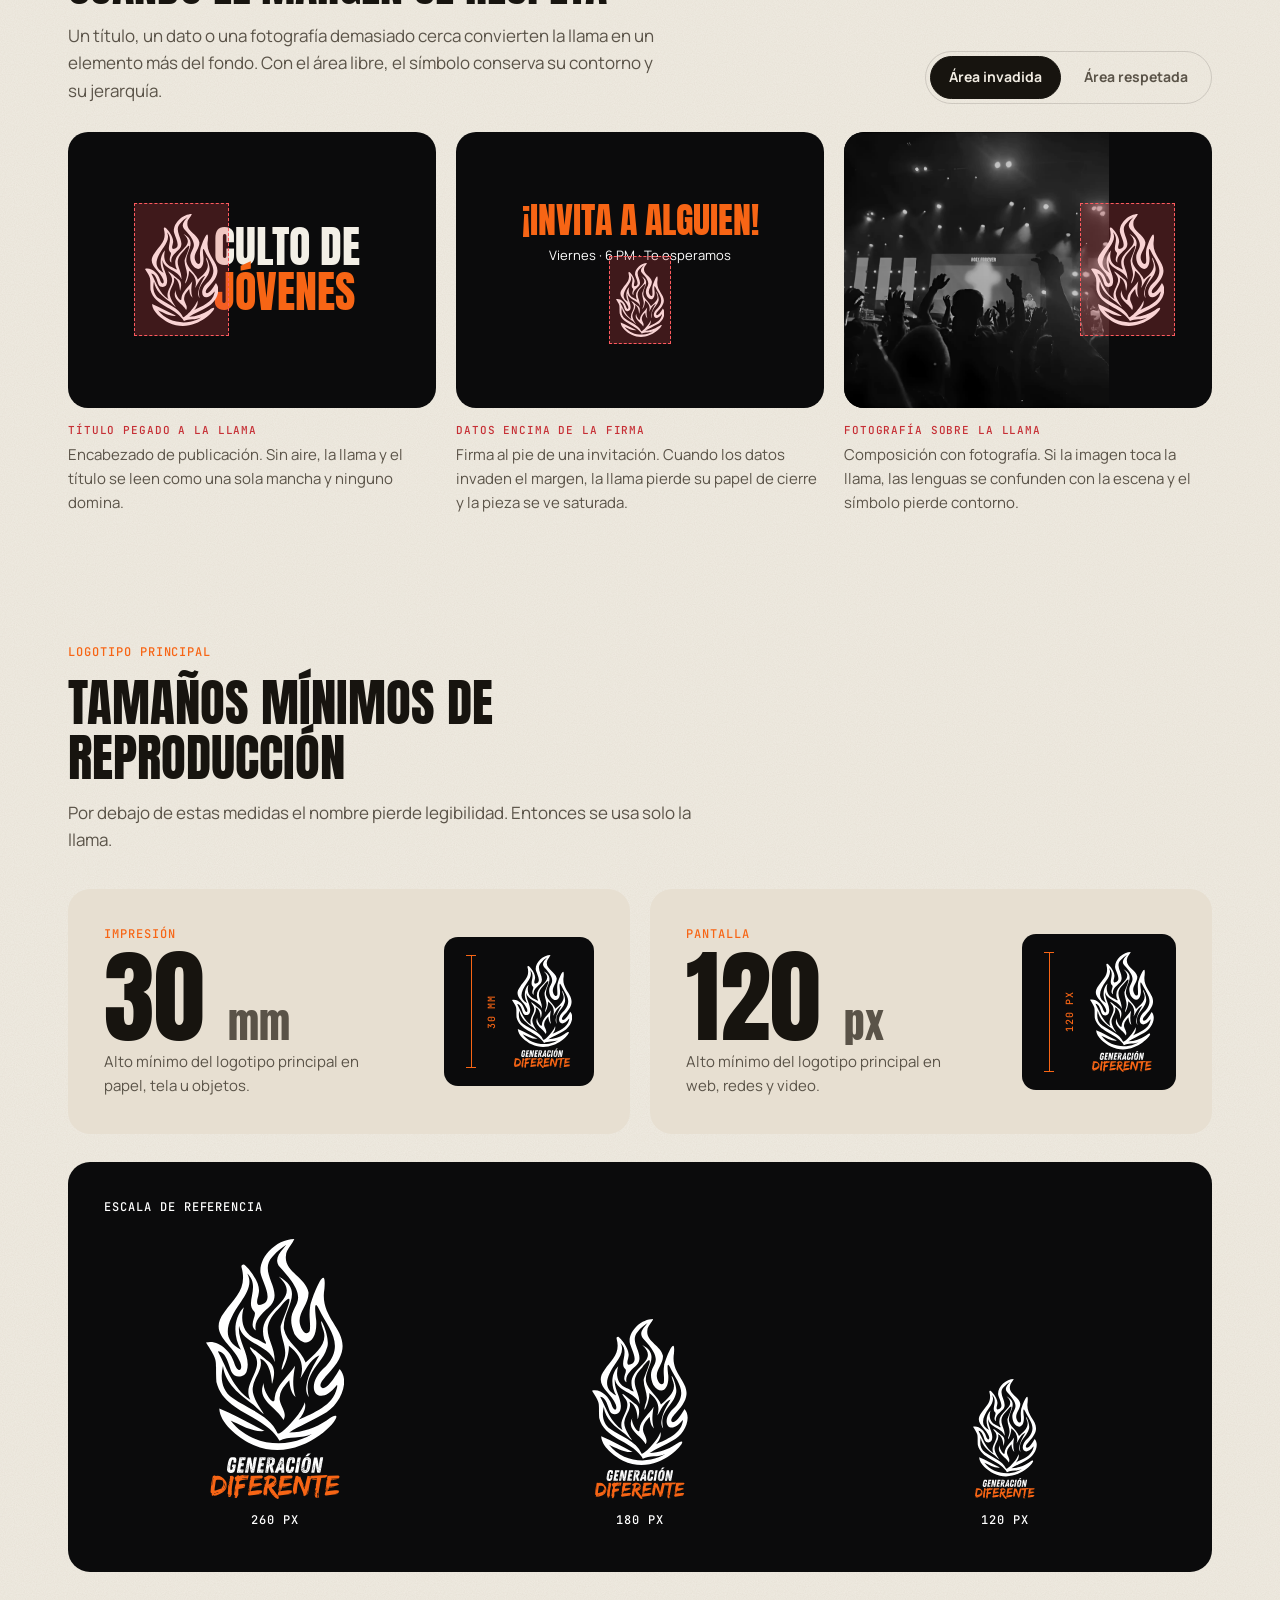
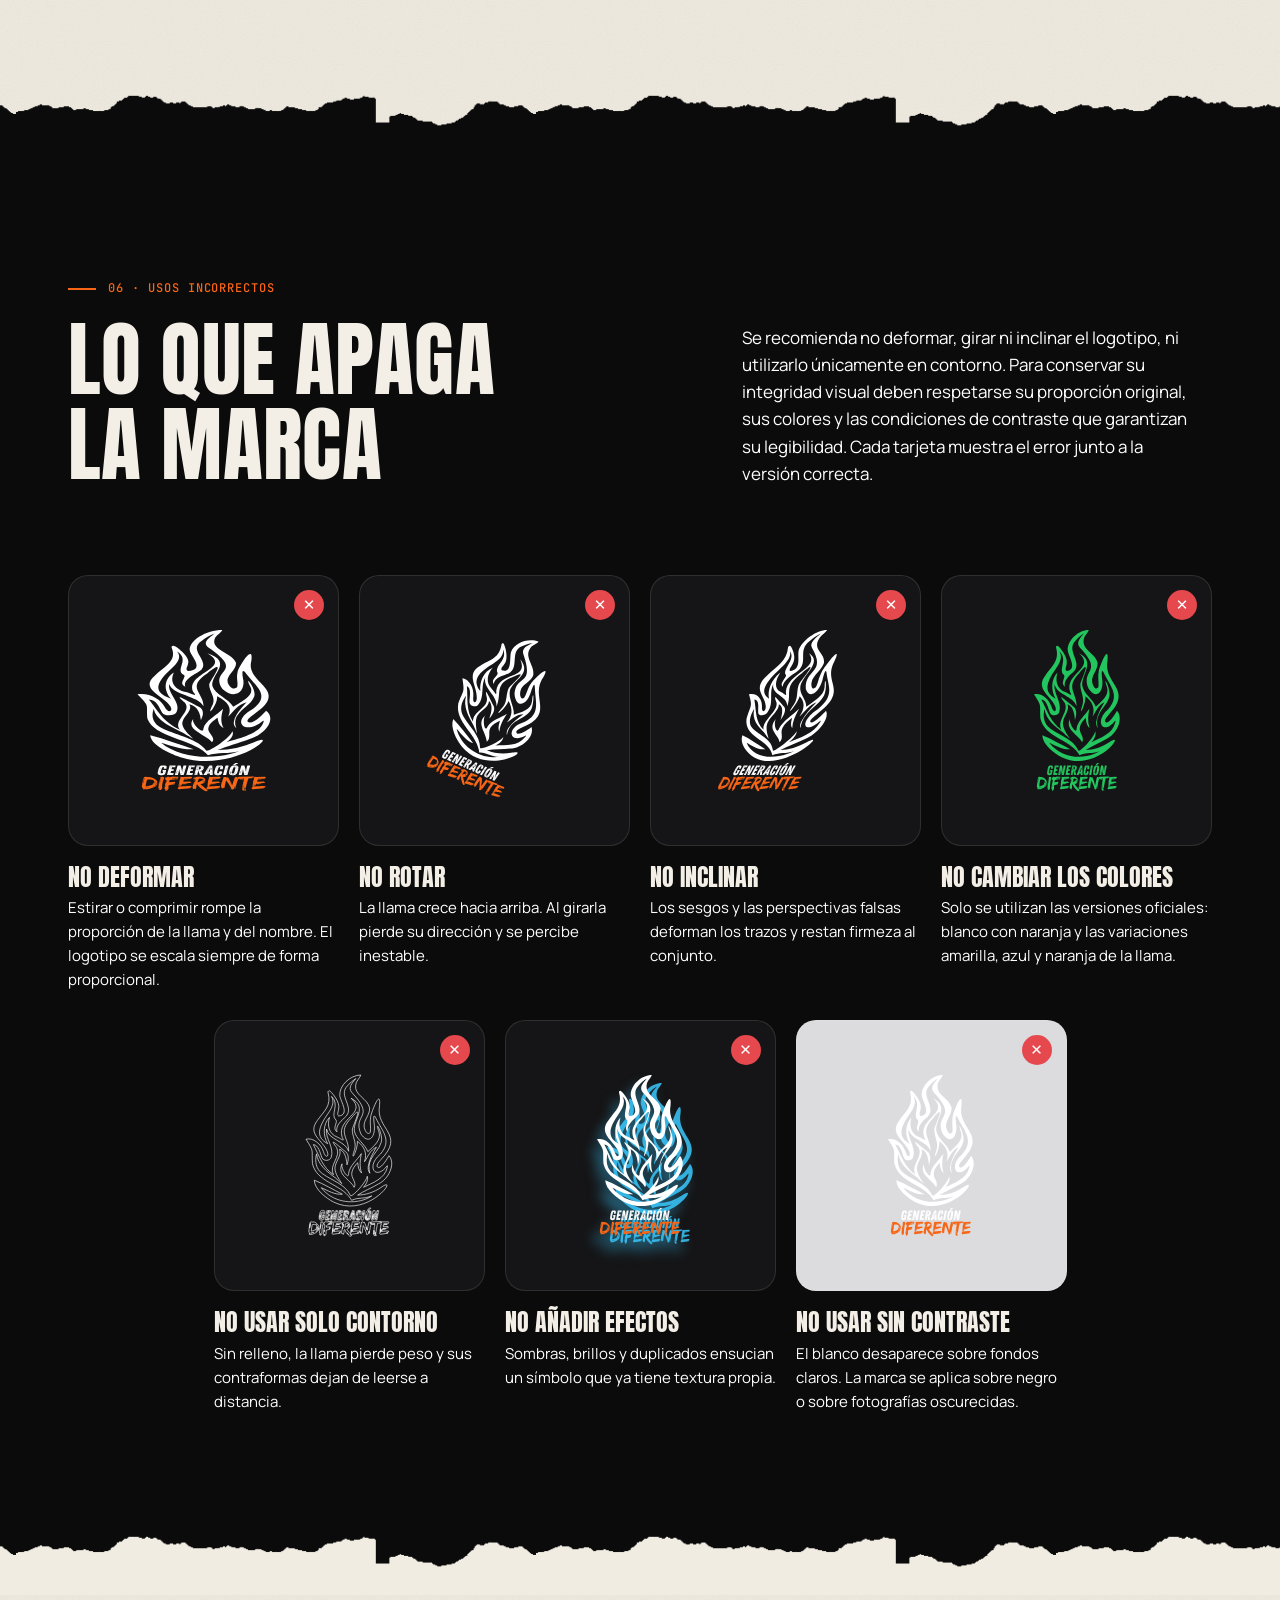
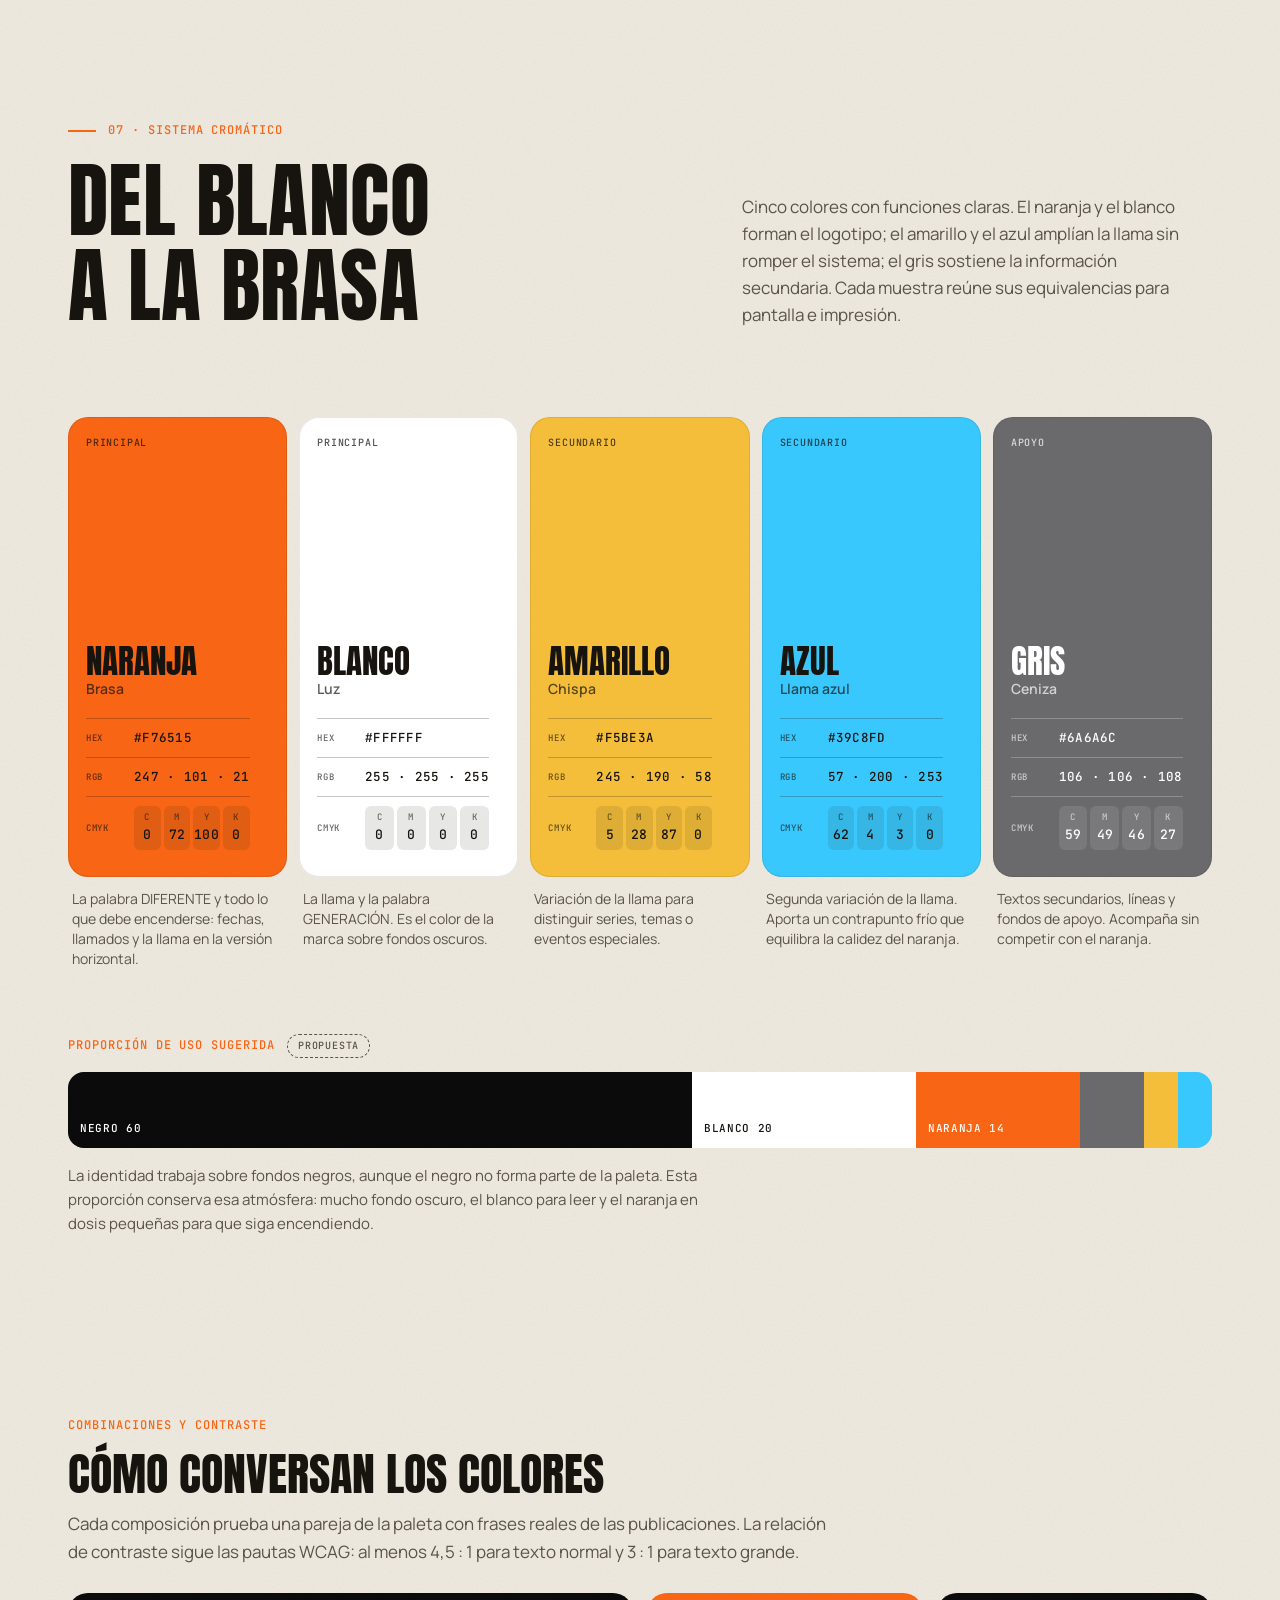
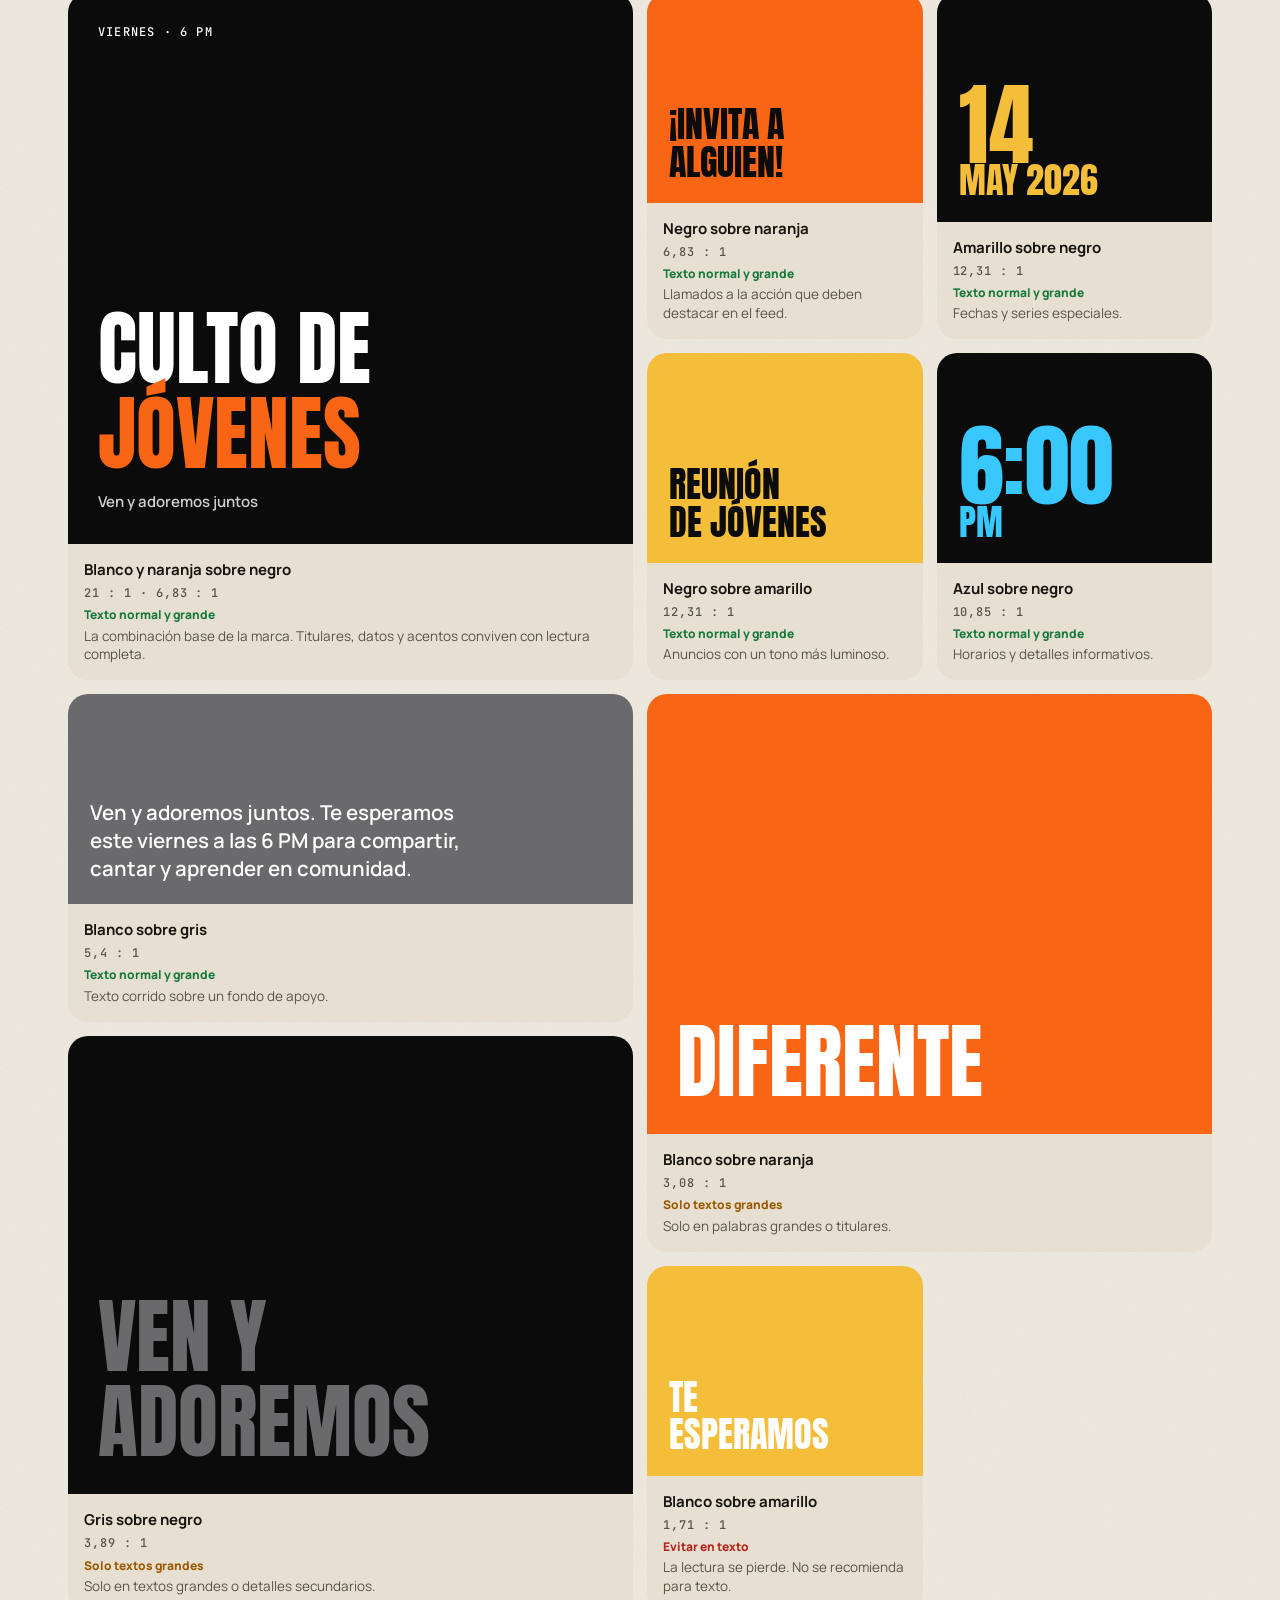
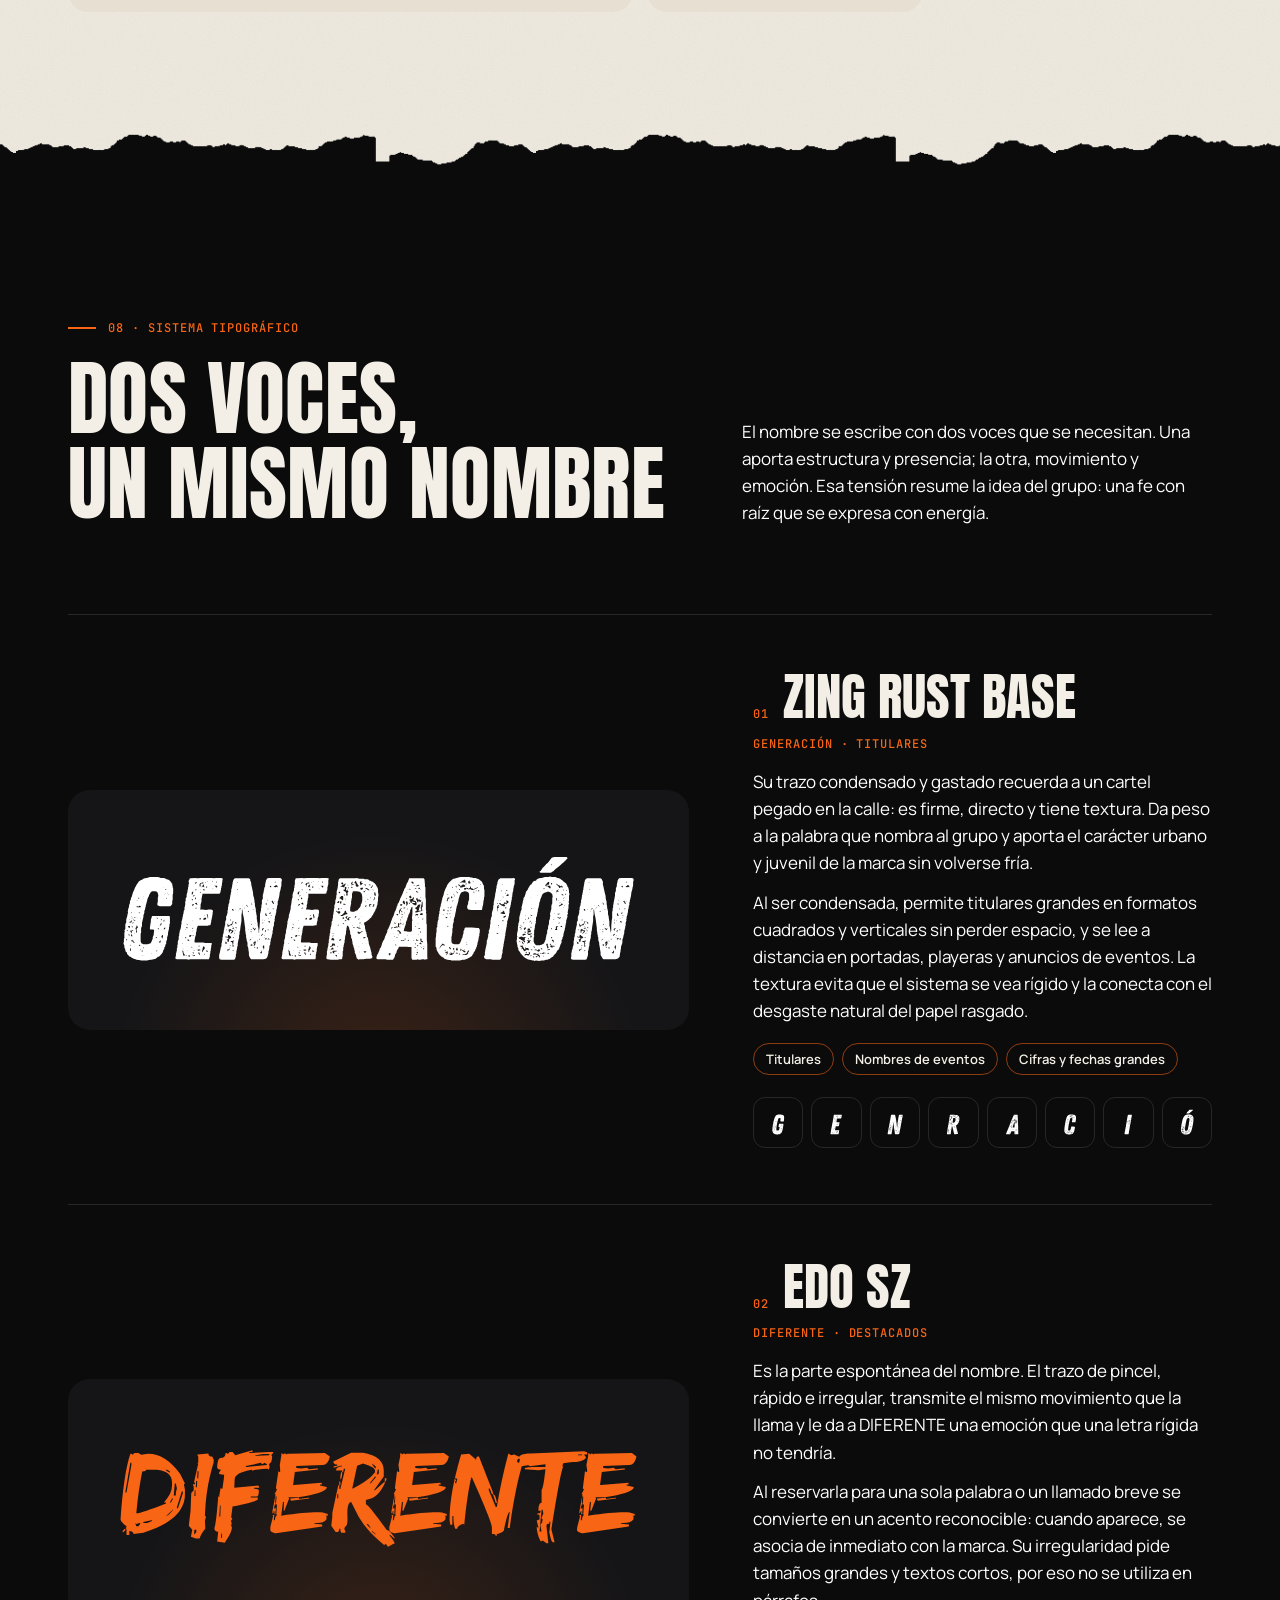
==== commit 0463167c: "Tarjetas clicables completas, texto blanco sobre fondos oscuros, interlineado y textos más breves Co" ====
--- a/brandbook/generacion-diferente/index.html
+++ b/brandbook/generacion-diferente/index.html
@@ -24,7 +24,7 @@
 <link rel="preload" href="../../assets/fonts/anton-latin-400-normal.woff2" as="font" type="font/woff2" crossorigin>
 <link rel="preload" href="../../assets/fonts/manrope-latin-wght-normal.woff2" as="font" type="font/woff2" crossorigin>
 <script>document.documentElement.classList.replace('no-js', 'js');</script>
-<link rel="stylesheet" href="brandbook.css?v=20261101a">
+<link rel="stylesheet" href="brandbook.css?v=20261120a">
 </head>
 <body data-tono="noche">
 <svg class="sprite" aria-hidden="true" focusable="false" width="0" height="0" style="position:absolute;width:0;height:0;overflow:hidden"><defs><g id="gd-flama"><path d="M 464,1040 C 439,1209 608,1383 551,1557 C 530,1628 414,1641 380,1569 C 346,1487 319,1331 221,1327 C 332,1534 389,1745 592,1881 C 497,1704 742,1551 648,1379 C 469,1146 732,1398 816,1458 C 886,1519 865,1620 842,1697 C 835,1722 846,1465 704,1412 C 745,1526 642,1617 624,1725 C 573,1894 916,2208 627,1938 C 469,1824 305,1696 280,1497 C 246,1629 266,1780 390,1863 C 566,1990 812,2057 903,2264 C 924,2307 1184,2038 1214,1910 C 1239,1985 1181,2074 1144,2112 C 1317,2031 1535,1951 1580,1754 C 1584,1748 1590,1702 1579,1718 C 1367,1997 1180,1732 1456,1500 C 1678,1245 1487,1079 1376,846 C 1315,718 1333,885 1345,977 C 1360,1223 1220,1314 1096,1130 C 936,751 1381,848 929,367 C 851,271 940,193 1003,111 C 946,149 891,193 847,246 C 674,424 975,625 827,802 C 747,884 627,964 655,1091 C 566,1030 671,920 639,876 C 522,777 717,591 557,441 C 618,550 557,661 488,760 C 317,1004 254,1188 485,1310 C 398,1163 393,955 519,826 C 474,967 502,1127 661,1189 C 721,1209 813,1297 751,1191 C 642,830 1228,762 916,474 C 1232,641 955,852 976,1075 C 1007,1229 1171,1312 1224,1457 C 1328,1359 1478,1249 1429,1094 C 1330,805 1527,1172 1466,1294 C 1434,1412 1329,1494 1279,1605 C 1237,1683 1241,1773 1261,1854 C 1232,1815 1224,1767 1234,1717 C 1253,1592 1318,1483 1382,1375 C 1265,1426 1226,1549 1164,1640 C 1214,1485 1161,1362 1032,1265 C 1045,1417 885,1710 982,1411 C 1019,1284 931,1165 939,1039 C 979,916 1155,542 918,840 C 658,1100 877,1198 871,1450 C 811,1253 502,1248 464,1040 M 755,2239 C 615,2254 488,2173 367,2120 C 570,2384 927,2432 1187,2329 C 1226,2314 1262,2295 1296,2273 C 1179,2332 1030,2292 924,2352 C 926,2354 918,2338 900,2312 C 716,2048 287,2021 205,1680 C 188,1404 240,1470 86,1228 C 223,1190 368,1326 405,1450 C 447,1590 514,1552 478,1456 C 401,1247 100,1136 295,883 C 415,709 560,617 492,370 C 489,356 491,338 516,337 C 533,332 727,541 686,676 C 683,712 649,776 688,801 C 894,777 725,537 708,428 C 692,240 903,46 1095,46 C 1072,111 1004,158 1000,231 C 970,416 1224,481 1257,654 C 1264,787 1134,882 1158,1010 C 1165,1054 1217,1169 1270,1101 C 1286,1007 1256,941 1276,814 C 1292,719 1468,275 1439,613 C 1361,1049 1924,1132 1463,1605 C 1436,1637 1351,1725 1420,1750 C 1489,1748 1590,1570 1613,1530 C 1744,1680 1604,1966 1418,2051 C 1298,2124 1146,2183 1037,2256 C 1191,2254 1339,2201 1464,2118 C 1826,1851 1248,2701 597,2386 C 445,2306 244,2149 238,1982 C 412,2051 584,2154 755,2239"/><path d="M 1104,1493 C 1081,1615 1069,1731 1109,1851 C 1050,1798 1046,1724 1037,1660 C 991,1714 938,1769 930,1842 C 907,1936 1028,2026 972,2113 C 897,1963 649,1885 750,1681 C 718,1759 874,1991 870,1861 C 886,1714 1031,1611 1104,1493"/></g><path id="gd-l2" d="M 432,2560 L 433,2563 L 433,2573 L 432,2576 L 432,2579 L 432,2582 L 432,2584 L 432,2587 L 431,2590 L 431,2592 L 431,2596 L 429,2599 L 427,2601 L 422,2601 L 418,2601 L 414,2601 L 411,2601 L 404,2601 L 402,2600 L 399,2599 L 399,2597 L 399,2595 L 400,2591 L 400,2587 L 400,2586 L 400,2583 L 401,2579 L 401,2577 L 400,2574 L 400,2573 L 399,2571 L 398,2570 L 395,2569 L 390,2569 L 388,2569 L 386,2570 L 384,2572 L 383,2574 L 382,2576 L 381,2577 L 381,2579 L 379,2582 L 378,2585 L 377,2588 L 377,2590 L 376,2592 L 376,2593 L 375,2596 L 375,2597 L 374,2599 L 374,2602 L 373,2604 L 373,2606 L 372,2609 L 371,2611 L 371,2613 L 371,2615 L 370,2618 L 369,2621 L 369,2624 L 368,2628 L 367,2632 L 367,2633 L 366,2636 L 366,2638 L 366,2642 L 366,2643 L 365,2646 L 364,2648 L 364,2651 L 364,2655 L 364,2658 L 363,2660 L 363,2661 L 363,2664 L 363,2668 L 363,2672 L 363,2674 L 363,2677 L 364,2679 L 365,2681 L 366,2681 L 369,2683 L 373,2683 L 378,2683 L 381,2682 L 384,2681 L 386,2678 L 387,2676 L 388,2673 L 389,2671 L 389,2668 L 391,2663 L 392,2653 L 392,2652 L 390,2651 L 384,2651 L 383,2650 L 383,2647 L 384,2640 L 385,2634 L 385,2632 L 385,2630 L 387,2624 L 387,2623 L 388,2622 L 394,2622 L 396,2622 L 400,2622 L 404,2622 L 413,2622 L 415,2622 L 418,2622 L 424,2622 L 426,2623 L 426,2629 L 426,2632 L 426,2634 L 426,2638 L 425,2640 L 425,2641 L 425,2643 L 425,2644 L 424,2647 L 424,2649 L 424,2651 L 423,2652 L 423,2655 L 422,2657 L 422,2660 L 422,2662 L 421,2665 L 420,2668 L 420,2672 L 419,2675 L 418,2677 L 418,2682 L 417,2683 L 416,2685 L 416,2687 L 414,2690 L 414,2692 L 413,2694 L 412,2695 L 411,2699 L 410,2701 L 408,2704 L 404,2708 L 402,2710 L 400,2710 L 398,2712 L 395,2714 L 391,2715 L 386,2716 L 385,2716 L 381,2717 L 377,2718 L 372,2718 L 369,2718 L 366,2718 L 364,2718 L 360,2717 L 359,2717 L 354,2716 L 352,2715 L 348,2714 L 344,2712 L 341,2710 L 339,2709 L 336,2706 L 335,2705 L 334,2704 L 333,2700 L 331,2699 L 330,2696 L 330,2694 L 329,2692 L 328,2690 L 328,2688 L 328,2686 L 326,2681 L 327,2677 L 327,2674 L 327,2671 L 328,2670 L 328,2666 L 328,2665 L 328,2663 L 328,2660 L 328,2658 L 329,2655 L 328,2653 L 330,2650 L 330,2647 L 330,2643 L 330,2640 L 332,2636 L 332,2632 L 332,2630 L 333,2626 L 334,2623 L 335,2618 L 336,2614 L 335,2612 L 336,2610 L 336,2608 L 337,2605 L 338,2602 L 338,2599 L 339,2597 L 340,2594 L 340,2592 L 340,2590 L 341,2588 L 342,2587 L 342,2585 L 342,2584 L 343,2582 L 344,2580 L 345,2577 L 345,2576 L 346,2573 L 347,2570 L 348,2568 L 349,2566 L 350,2563 L 351,2562 L 351,2560 L 353,2558 L 354,2555 L 355,2554 L 356,2552 L 357,2551 L 359,2548 L 363,2545 L 366,2544 L 369,2542 L 372,2541 L 376,2540 L 380,2539 L 383,2538 L 391,2538 L 397,2538 L 400,2538 L 404,2539 L 406,2540 L 409,2540 L 413,2540 L 415,2541 L 419,2543 L 423,2544 L 426,2546 L 429,2550 L 430,2552 L 431,2552 L 431,2555 L 432,2558 L 432,2560 Z M 412,2562 L 414,2562 L 412,2561 L 412,2562 Z M 418,2566 L 418,2565 L 418,2564 L 417,2564 L 416,2566 L 418,2566 Z M 420,2573 L 422,2573 L 421,2572 L 420,2573 Z M 414,2576 L 417,2574 L 416,2574 L 414,2575 L 414,2576 Z M 364,2576 L 365,2578 L 364,2576 L 363,2575 L 364,2576 Z M 424,2577 L 424,2576 L 422,2576 L 424,2577 Z M 369,2580 L 370,2579 L 368,2580 L 369,2580 Z M 358,2584 L 358,2585 L 359,2585 L 360,2584 L 360,2583 L 359,2582 L 358,2584 Z M 418,2585 L 420,2584 L 419,2583 L 418,2584 L 418,2585 Z M 368,2585 L 369,2584 L 368,2584 L 368,2585 Z M 355,2588 L 355,2590 L 356,2590 L 356,2589 L 355,2588 Z M 363,2603 L 364,2602 L 363,2601 L 362,2601 L 361,2600 L 360,2600 L 358,2602 L 356,2601 L 355,2601 L 354,2602 L 355,2603 L 356,2603 L 358,2603 L 361,2603 L 363,2603 Z M 359,2613 L 359,2614 L 360,2616 L 361,2616 L 361,2615 L 360,2614 L 359,2613 L 359,2613 Z M 351,2614 L 350,2615 L 351,2615 L 351,2614 Z M 343,2614 L 342,2615 L 343,2616 L 344,2615 L 343,2614 Z M 344,2622 L 342,2622 L 343,2623 L 344,2622 Z M 354,2624 L 354,2624 L 355,2625 L 356,2624 L 354,2624 Z M 350,2624 L 349,2625 L 350,2626 L 351,2626 L 352,2625 L 351,2624 L 350,2624 Z M 399,2626 L 397,2626 L 398,2627 L 398,2628 L 400,2628 L 399,2626 Z M 346,2626 L 345,2626 L 344,2626 L 344,2627 L 344,2628 L 345,2627 L 346,2626 Z M 361,2628 L 363,2627 L 363,2626 L 362,2627 L 361,2628 Z M 406,2628 L 406,2628 L 407,2630 L 407,2632 L 408,2631 L 408,2630 L 409,2628 L 407,2629 L 406,2628 Z M 349,2630 L 347,2629 L 348,2631 L 350,2633 L 352,2632 L 351,2631 L 350,2632 L 349,2630 L 349,2630 Z M 339,2629 L 338,2630 L 340,2630 L 339,2629 Z M 412,2634 L 414,2634 L 414,2633 L 414,2630 L 414,2630 L 413,2630 L 412,2634 Z M 340,2634 L 339,2637 L 340,2637 L 341,2636 L 343,2636 L 343,2635 L 344,2634 L 344,2632 L 343,2631 L 343,2632 L 342,2634 L 340,2634 Z M 348,2635 L 346,2636 L 345,2638 L 347,2638 L 347,2637 L 348,2635 Z M 405,2641 L 404,2642 L 405,2643 L 407,2641 L 408,2640 L 409,2638 L 408,2638 L 406,2638 L 406,2640 L 405,2641 Z M 357,2647 L 357,2645 L 356,2644 L 354,2642 L 354,2645 L 354,2646 L 352,2648 L 352,2650 L 353,2651 L 354,2652 L 354,2653 L 353,2655 L 353,2658 L 355,2657 L 355,2656 L 355,2654 L 355,2652 L 354,2650 L 355,2649 L 357,2647 Z M 336,2646 L 337,2647 L 338,2647 L 339,2648 L 340,2647 L 340,2645 L 340,2644 L 338,2643 L 337,2644 L 336,2644 L 336,2646 Z M 346,2646 L 346,2645 L 345,2644 L 343,2645 L 344,2646 L 346,2647 L 346,2646 Z M 415,2647 L 414,2648 L 413,2649 L 413,2651 L 414,2651 L 415,2650 L 416,2649 L 416,2647 L 415,2647 Z M 400,2649 L 400,2650 L 401,2651 L 402,2650 L 402,2649 L 401,2648 L 400,2649 Z M 335,2654 L 335,2653 L 333,2652 L 334,2655 L 335,2654 Z M 343,2658 L 344,2659 L 342,2664 L 343,2665 L 344,2666 L 345,2666 L 345,2664 L 344,2663 L 344,2662 L 344,2660 L 344,2658 L 344,2656 L 344,2655 L 344,2654 L 346,2654 L 347,2654 L 347,2653 L 346,2652 L 344,2653 L 343,2654 L 340,2654 L 340,2655 L 341,2655 L 342,2657 L 343,2658 Z M 350,2661 L 351,2661 L 351,2659 L 350,2661 Z M 338,2664 L 339,2664 L 340,2663 L 338,2662 L 336,2662 L 338,2664 Z M 411,2663 L 410,2663 L 409,2664 L 408,2665 L 408,2666 L 407,2668 L 409,2668 L 410,2669 L 410,2670 L 410,2671 L 410,2672 L 411,2669 L 411,2663 Z M 398,2667 L 395,2668 L 397,2670 L 398,2668 L 398,2667 Z M 334,2674 L 334,2673 L 332,2671 L 332,2673 L 332,2674 L 334,2674 Z M 347,2680 L 349,2680 L 350,2679 L 348,2677 L 348,2676 L 346,2675 L 345,2674 L 345,2673 L 343,2674 L 343,2675 L 344,2677 L 346,2677 L 347,2677 L 348,2679 L 347,2680 Z M 404,2677 L 403,2677 L 402,2678 L 403,2679 L 406,2679 L 406,2678 L 406,2675 L 405,2675 L 404,2677 Z M 359,2685 L 360,2686 L 362,2687 L 362,2686 L 362,2685 L 361,2684 L 360,2684 L 359,2685 Z M 340,2684 L 340,2685 L 340,2686 L 342,2685 L 340,2684 Z M 350,2689 L 351,2689 L 351,2688 L 350,2688 L 350,2689 Z M 368,2690 L 368,2691 L 369,2692 L 370,2690 L 368,2690 Z M 342,2694 L 342,2692 L 340,2692 L 340,2694 L 340,2695 L 340,2696 L 341,2698 L 342,2696 L 342,2694 Z M 363,2693 L 361,2694 L 363,2694 L 364,2694 L 363,2693 Z M 366,2696 L 365,2698 L 366,2699 L 367,2699 L 367,2696 L 366,2696 Z M 398,2698 L 399,2697 L 398,2696 L 397,2697 L 397,2698 L 397,2699 L 397,2699 L 398,2698 Z M 386,2702 L 385,2704 L 385,2704 L 386,2704 L 386,2702 Z M 393,2703 L 393,2702 L 393,2704 L 393,2703 Z M 367,2706 L 367,2707 L 369,2708 L 367,2706 Z"/><path id="gd-l3" d="M 467,2716 L 462,2715 L 456,2715 L 454,2715 L 441,2715 L 438,2714 L 438,2712 L 438,2710 L 439,2708 L 439,2704 L 440,2700 L 441,2696 L 441,2692 L 442,2690 L 442,2688 L 442,2686 L 442,2685 L 443,2683 L 443,2681 L 443,2677 L 444,2674 L 445,2672 L 445,2668 L 445,2666 L 446,2664 L 446,2661 L 446,2660 L 447,2657 L 447,2655 L 448,2652 L 449,2650 L 449,2649 L 450,2645 L 450,2643 L 451,2638 L 451,2634 L 452,2631 L 453,2627 L 453,2625 L 454,2623 L 454,2622 L 454,2620 L 455,2618 L 456,2611 L 457,2609 L 458,2607 L 457,2606 L 458,2602 L 459,2598 L 459,2591 L 460,2590 L 460,2584 L 461,2583 L 462,2581 L 462,2579 L 462,2578 L 462,2576 L 463,2573 L 464,2569 L 464,2568 L 464,2566 L 465,2564 L 465,2563 L 465,2561 L 466,2558 L 466,2556 L 466,2555 L 467,2552 L 467,2550 L 466,2548 L 467,2545 L 468,2544 L 468,2542 L 470,2541 L 474,2541 L 476,2540 L 478,2541 L 480,2540 L 482,2540 L 484,2541 L 487,2541 L 492,2540 L 511,2540 L 517,2540 L 519,2541 L 526,2540 L 531,2540 L 534,2540 L 536,2540 L 538,2541 L 540,2542 L 539,2545 L 539,2547 L 538,2553 L 538,2554 L 538,2556 L 537,2558 L 537,2560 L 536,2563 L 536,2565 L 535,2569 L 535,2570 L 534,2573 L 532,2574 L 521,2574 L 518,2574 L 502,2574 L 496,2574 L 496,2577 L 495,2579 L 495,2582 L 494,2584 L 494,2586 L 494,2591 L 493,2594 L 492,2598 L 492,2599 L 492,2601 L 492,2604 L 491,2608 L 496,2608 L 504,2609 L 509,2608 L 515,2608 L 517,2609 L 519,2611 L 518,2614 L 518,2616 L 518,2618 L 517,2622 L 517,2624 L 516,2627 L 516,2629 L 515,2631 L 515,2634 L 514,2638 L 513,2642 L 513,2642 L 510,2642 L 507,2643 L 504,2643 L 498,2643 L 494,2643 L 491,2643 L 488,2643 L 486,2643 L 485,2646 L 484,2649 L 483,2656 L 482,2658 L 482,2661 L 482,2663 L 481,2665 L 480,2669 L 479,2676 L 479,2678 L 480,2679 L 484,2679 L 498,2679 L 502,2680 L 508,2680 L 514,2680 L 516,2680 L 516,2682 L 516,2683 L 515,2686 L 515,2688 L 514,2694 L 514,2697 L 513,2698 L 513,2700 L 513,2702 L 512,2706 L 512,2710 L 511,2712 L 510,2715 L 487,2715 L 483,2715 L 480,2715 L 478,2715 L 473,2715 L 469,2715 L 467,2716 Z M 517,2548 L 519,2548 L 519,2547 L 518,2546 L 517,2547 L 517,2548 Z M 507,2549 L 508,2548 L 507,2548 L 506,2548 L 507,2549 Z M 527,2550 L 527,2549 L 526,2548 L 525,2549 L 526,2550 L 527,2550 Z M 480,2552 L 482,2552 L 484,2550 L 483,2549 L 481,2550 L 480,2551 L 480,2552 Z M 502,2551 L 504,2550 L 501,2550 L 502,2551 Z M 491,2559 L 492,2558 L 492,2556 L 492,2554 L 492,2553 L 493,2552 L 495,2552 L 498,2552 L 498,2551 L 498,2550 L 497,2550 L 496,2550 L 493,2551 L 492,2551 L 491,2552 L 490,2553 L 490,2555 L 490,2556 L 490,2558 L 491,2559 Z M 495,2560 L 497,2558 L 499,2560 L 500,2560 L 500,2559 L 499,2557 L 500,2555 L 499,2554 L 498,2555 L 497,2556 L 496,2557 L 494,2560 L 495,2560 Z M 526,2561 L 527,2560 L 528,2558 L 528,2557 L 524,2557 L 522,2556 L 521,2555 L 521,2556 L 522,2556 L 523,2557 L 524,2558 L 524,2559 L 526,2561 Z M 505,2561 L 506,2561 L 506,2560 L 506,2558 L 504,2559 L 504,2560 L 505,2561 Z M 519,2563 L 519,2562 L 518,2562 L 518,2563 L 519,2563 Z M 482,2567 L 483,2566 L 483,2565 L 482,2564 L 482,2564 L 481,2565 L 481,2566 L 482,2567 Z M 500,2567 L 501,2566 L 500,2565 L 500,2564 L 498,2564 L 498,2564 L 498,2566 L 499,2567 L 500,2567 Z M 493,2566 L 493,2565 L 493,2565 L 492,2566 L 493,2566 Z M 474,2576 L 475,2575 L 475,2574 L 476,2573 L 476,2572 L 476,2569 L 476,2569 L 475,2570 L 474,2571 L 473,2572 L 473,2574 L 473,2575 L 474,2576 Z M 492,2573 L 492,2572 L 493,2570 L 491,2571 L 491,2572 L 492,2573 Z M 476,2580 L 478,2579 L 479,2578 L 479,2577 L 478,2577 L 477,2578 L 475,2579 L 476,2580 Z M 481,2586 L 482,2586 L 482,2584 L 482,2583 L 481,2582 L 480,2583 L 480,2584 L 481,2586 Z M 475,2588 L 476,2587 L 475,2586 L 473,2586 L 473,2587 L 474,2588 L 475,2588 Z M 484,2599 L 485,2598 L 485,2597 L 484,2595 L 484,2594 L 483,2593 L 482,2594 L 480,2594 L 481,2596 L 482,2596 L 484,2598 L 484,2599 Z M 474,2601 L 475,2600 L 478,2598 L 477,2597 L 476,2596 L 475,2597 L 474,2598 L 474,2600 L 474,2601 L 474,2601 Z M 482,2607 L 483,2606 L 483,2604 L 482,2604 L 482,2605 L 481,2606 L 482,2607 Z M 508,2628 L 508,2628 L 508,2626 L 509,2625 L 508,2624 L 508,2622 L 508,2621 L 507,2619 L 506,2618 L 505,2618 L 506,2620 L 507,2624 L 507,2625 L 508,2628 Z M 500,2622 L 501,2621 L 500,2620 L 500,2622 Z M 499,2630 L 502,2630 L 503,2629 L 504,2628 L 504,2626 L 502,2626 L 501,2626 L 499,2627 L 498,2628 L 498,2630 L 499,2630 Z M 490,2630 L 490,2630 L 492,2629 L 493,2629 L 492,2627 L 491,2626 L 490,2627 L 490,2628 L 490,2630 Z M 475,2632 L 476,2632 L 475,2630 L 475,2631 L 475,2632 Z M 464,2642 L 465,2641 L 462,2639 L 462,2640 L 463,2640 L 464,2642 Z M 463,2649 L 464,2647 L 463,2646 L 462,2646 L 461,2647 L 462,2648 L 463,2649 Z M 475,2650 L 476,2649 L 476,2648 L 476,2647 L 475,2648 L 474,2649 L 475,2650 Z M 460,2652 L 461,2651 L 460,2650 L 460,2651 L 460,2652 Z M 475,2655 L 476,2655 L 476,2654 L 475,2654 L 475,2655 Z M 469,2667 L 471,2666 L 472,2665 L 472,2663 L 471,2663 L 470,2663 L 469,2664 L 467,2664 L 467,2665 L 468,2666 L 469,2667 Z M 476,2665 L 477,2663 L 475,2663 L 475,2664 L 476,2665 Z M 460,2670 L 461,2669 L 461,2668 L 460,2667 L 459,2668 L 459,2670 L 460,2670 Z M 466,2676 L 467,2675 L 468,2675 L 468,2674 L 467,2673 L 466,2673 L 465,2672 L 464,2673 L 464,2674 L 464,2675 L 466,2676 Z M 452,2682 L 454,2681 L 453,2680 L 452,2682 Z M 488,2688 L 490,2687 L 490,2686 L 488,2686 L 488,2688 L 488,2688 Z M 496,2700 L 497,2698 L 498,2696 L 499,2695 L 500,2693 L 501,2692 L 501,2691 L 501,2690 L 500,2688 L 499,2687 L 497,2689 L 497,2690 L 497,2691 L 496,2693 L 496,2695 L 495,2698 L 496,2700 Z M 473,2691 L 474,2690 L 474,2689 L 473,2688 L 472,2689 L 473,2690 L 473,2691 Z M 454,2694 L 455,2693 L 454,2692 L 454,2694 Z M 487,2697 L 489,2697 L 490,2696 L 492,2696 L 491,2694 L 488,2694 L 487,2694 L 486,2694 L 485,2696 L 486,2696 L 487,2697 Z M 478,2697 L 479,2696 L 479,2695 L 478,2695 L 477,2696 L 478,2697 Z M 457,2708 L 458,2705 L 457,2704 L 456,2703 L 455,2700 L 455,2698 L 453,2696 L 453,2696 L 453,2698 L 453,2699 L 454,2702 L 454,2703 L 454,2704 L 455,2707 L 457,2708 Z M 465,2697 L 464,2696 L 463,2696 L 465,2697 Z M 506,2699 L 507,2699 L 508,2698 L 507,2697 L 506,2697 L 505,2696 L 504,2697 L 504,2698 L 506,2699 Z M 477,2703 L 478,2701 L 475,2700 L 475,2701 L 476,2703 L 477,2703 Z M 490,2706 L 490,2706 L 491,2705 L 490,2704 L 490,2703 L 489,2700 L 488,2700 L 487,2702 L 489,2705 L 490,2706 Z M 500,2706 L 501,2706 L 501,2703 L 500,2704 L 500,2706 Z M 477,2708 L 478,2708 L 480,2707 L 480,2706 L 478,2706 L 477,2707 L 475,2706 L 474,2705 L 474,2706 L 477,2708 Z M 461,2708 L 462,2706 L 461,2706 L 460,2707 L 461,2708 Z M 468,2710 L 469,2709 L 469,2708 L 468,2706 L 466,2707 L 466,2708 L 466,2709 L 468,2710 Z"/><path id="gd-l4" d="M 667,2544 L 667,2546 L 666,2549 L 666,2551 L 666,2557 L 665,2560 L 664,2566 L 663,2569 L 662,2573 L 662,2575 L 661,2581 L 660,2585 L 659,2589 L 658,2591 L 658,2593 L 658,2595 L 658,2598 L 657,2600 L 656,2607 L 655,2609 L 655,2612 L 655,2614 L 654,2616 L 654,2619 L 653,2621 L 652,2624 L 652,2628 L 651,2630 L 652,2632 L 651,2633 L 651,2635 L 650,2636 L 650,2638 L 650,2640 L 650,2643 L 649,2644 L 648,2648 L 648,2650 L 648,2652 L 647,2654 L 647,2656 L 647,2657 L 647,2659 L 646,2662 L 645,2666 L 645,2668 L 644,2670 L 643,2673 L 643,2676 L 642,2679 L 642,2683 L 641,2685 L 640,2688 L 640,2692 L 639,2695 L 639,2697 L 638,2698 L 638,2702 L 636,2710 L 634,2713 L 632,2714 L 628,2715 L 625,2715 L 624,2715 L 620,2715 L 618,2715 L 615,2715 L 614,2715 L 609,2715 L 606,2715 L 601,2715 L 599,2713 L 597,2709 L 596,2706 L 596,2704 L 596,2702 L 596,2700 L 595,2695 L 595,2693 L 594,2688 L 593,2687 L 593,2683 L 593,2679 L 592,2677 L 591,2673 L 591,2671 L 590,2668 L 590,2666 L 590,2663 L 589,2661 L 589,2658 L 588,2653 L 588,2648 L 587,2641 L 586,2633 L 585,2626 L 583,2617 L 582,2608 L 581,2608 L 581,2614 L 580,2620 L 580,2622 L 580,2626 L 580,2633 L 578,2645 L 577,2654 L 576,2656 L 576,2659 L 576,2661 L 575,2664 L 575,2666 L 575,2667 L 575,2669 L 574,2672 L 573,2676 L 572,2681 L 572,2685 L 572,2686 L 571,2688 L 570,2695 L 569,2698 L 569,2700 L 569,2703 L 568,2705 L 568,2709 L 567,2712 L 566,2715 L 563,2716 L 537,2716 L 533,2715 L 532,2712 L 532,2710 L 532,2706 L 533,2702 L 534,2699 L 534,2697 L 535,2694 L 535,2692 L 536,2689 L 537,2687 L 537,2683 L 537,2681 L 538,2679 L 538,2676 L 539,2674 L 539,2671 L 539,2669 L 540,2666 L 540,2665 L 540,2663 L 541,2660 L 542,2656 L 542,2653 L 543,2650 L 543,2648 L 544,2645 L 544,2643 L 545,2642 L 545,2638 L 545,2637 L 545,2635 L 546,2632 L 547,2631 L 547,2629 L 547,2626 L 547,2623 L 549,2620 L 549,2618 L 550,2616 L 550,2612 L 550,2610 L 551,2608 L 551,2606 L 551,2604 L 551,2603 L 552,2601 L 552,2598 L 553,2595 L 554,2593 L 554,2590 L 554,2588 L 555,2586 L 556,2579 L 556,2578 L 557,2575 L 557,2573 L 558,2570 L 558,2568 L 558,2567 L 558,2565 L 559,2563 L 559,2562 L 560,2558 L 560,2556 L 561,2552 L 561,2550 L 562,2547 L 562,2546 L 563,2544 L 564,2542 L 567,2541 L 570,2541 L 574,2541 L 577,2541 L 580,2541 L 585,2541 L 588,2541 L 592,2541 L 595,2541 L 598,2542 L 599,2544 L 599,2546 L 600,2548 L 601,2551 L 601,2554 L 602,2558 L 603,2563 L 604,2567 L 605,2572 L 605,2575 L 606,2580 L 607,2582 L 607,2584 L 608,2588 L 608,2591 L 608,2592 L 609,2595 L 609,2597 L 609,2600 L 610,2603 L 611,2608 L 611,2612 L 612,2616 L 612,2619 L 613,2621 L 613,2628 L 614,2634 L 615,2639 L 615,2641 L 615,2643 L 616,2646 L 617,2652 L 617,2658 L 618,2658 L 618,2653 L 619,2647 L 619,2644 L 620,2632 L 620,2626 L 620,2618 L 621,2614 L 621,2613 L 622,2611 L 622,2609 L 622,2606 L 623,2604 L 623,2601 L 623,2599 L 624,2596 L 624,2593 L 624,2590 L 624,2588 L 626,2585 L 626,2583 L 626,2579 L 626,2577 L 627,2574 L 627,2572 L 628,2571 L 628,2567 L 629,2565 L 629,2562 L 630,2560 L 631,2558 L 631,2556 L 631,2554 L 632,2550 L 633,2545 L 635,2542 L 636,2541 L 640,2540 L 646,2540 L 647,2540 L 650,2540 L 656,2540 L 658,2540 L 662,2540 L 665,2541 L 666,2542 L 667,2544 Z M 652,2548 L 652,2550 L 652,2551 L 653,2551 L 653,2550 L 653,2548 L 652,2548 Z M 571,2549 L 570,2550 L 572,2550 L 572,2549 L 571,2549 Z M 658,2560 L 658,2559 L 657,2557 L 656,2556 L 654,2556 L 653,2556 L 653,2557 L 651,2558 L 649,2558 L 650,2559 L 652,2560 L 652,2560 L 654,2560 L 655,2559 L 657,2560 L 658,2560 Z M 641,2558 L 641,2559 L 643,2560 L 644,2560 L 644,2558 L 643,2557 L 641,2558 Z M 572,2565 L 573,2564 L 571,2564 L 570,2565 L 572,2565 Z M 635,2587 L 635,2589 L 636,2588 L 636,2587 L 635,2587 Z M 650,2594 L 650,2593 L 648,2593 L 648,2592 L 648,2590 L 646,2589 L 645,2590 L 645,2591 L 646,2592 L 646,2593 L 648,2595 L 649,2596 L 650,2596 L 650,2594 Z M 650,2592 L 652,2592 L 650,2591 L 650,2592 Z M 601,2593 L 600,2594 L 601,2595 L 601,2596 L 602,2597 L 602,2599 L 603,2598 L 603,2597 L 602,2596 L 601,2594 L 601,2593 Z M 632,2595 L 633,2596 L 632,2597 L 633,2598 L 635,2597 L 635,2596 L 633,2594 L 632,2595 Z M 593,2602 L 594,2602 L 592,2599 L 590,2598 L 591,2600 L 593,2602 Z M 583,2600 L 584,2600 L 582,2599 L 583,2600 Z M 588,2603 L 588,2603 L 588,2602 L 586,2603 L 588,2603 Z M 578,2607 L 578,2605 L 578,2605 L 576,2606 L 576,2607 L 576,2608 L 577,2608 L 578,2607 Z M 638,2607 L 637,2606 L 636,2607 L 637,2608 L 638,2607 Z M 649,2607 L 650,2606 L 648,2606 L 647,2606 L 648,2608 L 649,2607 Z M 585,2607 L 587,2607 L 586,2606 L 585,2607 Z M 605,2607 L 604,2608 L 605,2608 L 607,2607 L 605,2607 Z M 560,2607 L 560,2609 L 561,2610 L 562,2611 L 563,2611 L 563,2610 L 563,2609 L 562,2607 L 560,2607 Z M 567,2608 L 567,2609 L 568,2609 L 568,2609 L 567,2608 Z M 574,2612 L 574,2612 L 574,2611 L 573,2611 L 574,2612 Z M 594,2611 L 594,2613 L 595,2614 L 596,2612 L 594,2611 Z M 641,2618 L 642,2617 L 643,2616 L 643,2615 L 643,2614 L 641,2615 L 640,2616 L 640,2617 L 641,2618 Z M 635,2621 L 633,2618 L 634,2617 L 635,2618 L 634,2617 L 632,2616 L 631,2618 L 632,2621 L 633,2622 L 634,2622 L 635,2621 Z M 644,2622 L 645,2621 L 644,2620 L 643,2621 L 644,2622 Z M 642,2625 L 643,2626 L 642,2624 L 642,2625 Z M 639,2628 L 638,2627 L 637,2628 L 639,2628 Z M 556,2629 L 555,2631 L 557,2632 L 557,2630 L 556,2629 Z M 625,2630 L 625,2631 L 626,2632 L 626,2630 L 625,2630 Z M 631,2632 L 629,2632 L 630,2633 L 631,2632 Z M 550,2639 L 550,2640 L 550,2642 L 550,2644 L 551,2645 L 554,2644 L 554,2643 L 556,2642 L 557,2642 L 558,2642 L 559,2642 L 561,2639 L 561,2638 L 562,2636 L 562,2635 L 564,2634 L 566,2635 L 566,2636 L 567,2638 L 570,2638 L 569,2636 L 566,2635 L 564,2634 L 564,2634 L 562,2634 L 561,2633 L 561,2634 L 561,2636 L 560,2636 L 560,2638 L 559,2639 L 557,2640 L 556,2641 L 555,2641 L 553,2642 L 552,2642 L 551,2640 L 552,2639 L 550,2639 Z M 602,2634 L 603,2634 L 602,2633 L 602,2634 Z M 641,2636 L 642,2636 L 641,2634 L 640,2633 L 639,2633 L 638,2634 L 638,2635 L 639,2635 L 639,2636 L 641,2636 Z M 627,2636 L 626,2636 L 625,2637 L 626,2638 L 627,2637 L 627,2636 Z M 610,2638 L 608,2638 L 610,2639 L 610,2638 Z M 601,2642 L 602,2641 L 602,2640 L 601,2639 L 600,2639 L 601,2640 L 601,2642 Z M 563,2640 L 564,2640 L 563,2639 L 563,2640 Z M 623,2642 L 623,2642 L 623,2643 L 623,2642 Z M 560,2644 L 561,2645 L 562,2644 L 560,2644 Z M 569,2649 L 570,2647 L 569,2647 L 568,2646 L 567,2647 L 568,2648 L 569,2649 Z M 605,2649 L 606,2650 L 607,2651 L 608,2652 L 608,2653 L 608,2654 L 609,2653 L 610,2650 L 611,2649 L 610,2648 L 608,2650 L 607,2649 L 605,2647 L 604,2648 L 605,2649 Z M 561,2649 L 563,2650 L 564,2648 L 563,2647 L 561,2648 L 559,2650 L 561,2649 Z M 625,2649 L 624,2651 L 625,2653 L 625,2654 L 626,2654 L 626,2652 L 627,2650 L 628,2650 L 628,2648 L 627,2648 L 626,2649 L 625,2649 Z M 594,2651 L 596,2650 L 594,2650 L 594,2651 Z M 602,2651 L 601,2650 L 600,2651 L 601,2652 L 602,2651 Z M 558,2654 L 560,2655 L 559,2656 L 558,2657 L 557,2659 L 556,2660 L 557,2660 L 558,2659 L 559,2659 L 561,2657 L 562,2656 L 563,2654 L 561,2653 L 559,2653 L 558,2652 L 558,2651 L 557,2651 L 556,2650 L 553,2651 L 552,2652 L 553,2654 L 553,2655 L 553,2656 L 553,2658 L 554,2658 L 554,2657 L 555,2656 L 555,2654 L 557,2654 L 558,2654 Z M 568,2655 L 568,2655 L 568,2654 L 566,2653 L 567,2652 L 566,2651 L 565,2652 L 566,2653 L 568,2655 Z M 548,2651 L 547,2652 L 549,2653 L 549,2651 L 548,2651 Z M 637,2651 L 636,2652 L 637,2653 L 638,2653 L 639,2652 L 638,2651 L 637,2651 Z M 632,2652 L 631,2653 L 631,2655 L 630,2656 L 632,2657 L 632,2655 L 633,2653 L 632,2652 Z M 600,2655 L 599,2655 L 600,2656 L 601,2657 L 602,2656 L 601,2655 L 600,2655 Z M 565,2660 L 565,2657 L 564,2659 L 564,2660 L 565,2660 Z M 624,2664 L 625,2663 L 626,2662 L 627,2661 L 626,2660 L 625,2661 L 624,2662 L 623,2663 L 622,2665 L 623,2665 L 624,2664 Z M 546,2666 L 545,2667 L 546,2668 L 547,2668 L 550,2669 L 551,2668 L 552,2670 L 552,2671 L 551,2672 L 550,2672 L 548,2672 L 549,2673 L 550,2674 L 550,2676 L 550,2677 L 551,2678 L 553,2677 L 553,2675 L 553,2674 L 554,2671 L 556,2670 L 557,2670 L 558,2668 L 557,2666 L 555,2665 L 554,2664 L 553,2663 L 551,2663 L 551,2664 L 551,2666 L 549,2667 L 547,2666 L 546,2666 Z M 629,2663 L 630,2664 L 631,2663 L 629,2663 Z M 619,2663 L 618,2665 L 619,2664 L 619,2663 Z M 604,2668 L 605,2668 L 605,2667 L 604,2667 L 604,2668 Z M 563,2667 L 561,2668 L 563,2669 L 564,2669 L 564,2668 L 563,2667 Z M 629,2669 L 630,2668 L 628,2668 L 629,2669 Z M 634,2672 L 634,2670 L 633,2669 L 632,2670 L 631,2671 L 631,2672 L 632,2673 L 633,2672 L 634,2672 Z M 640,2673 L 640,2671 L 639,2670 L 637,2671 L 636,2673 L 638,2672 L 640,2673 Z M 619,2673 L 620,2672 L 619,2671 L 618,2671 L 618,2672 L 619,2673 Z M 599,2674 L 600,2673 L 601,2672 L 601,2671 L 599,2672 L 598,2673 L 597,2674 L 599,2674 Z M 564,2677 L 564,2676 L 564,2675 L 560,2676 L 559,2676 L 557,2676 L 557,2678 L 559,2678 L 560,2679 L 561,2682 L 561,2684 L 561,2687 L 561,2688 L 563,2688 L 563,2686 L 563,2685 L 562,2684 L 562,2682 L 563,2681 L 562,2678 L 562,2677 L 563,2677 L 564,2677 Z M 614,2675 L 613,2676 L 614,2677 L 615,2676 L 614,2675 Z M 545,2683 L 546,2682 L 548,2681 L 549,2682 L 549,2680 L 548,2679 L 547,2678 L 546,2678 L 544,2676 L 544,2676 L 545,2678 L 546,2680 L 545,2682 L 545,2683 L 545,2683 Z M 611,2682 L 612,2681 L 611,2681 L 611,2679 L 611,2677 L 609,2677 L 608,2677 L 607,2678 L 606,2679 L 606,2681 L 606,2682 L 607,2683 L 607,2685 L 606,2686 L 607,2687 L 608,2686 L 608,2685 L 610,2683 L 611,2682 Z M 608,2681 L 609,2679 L 611,2681 L 610,2682 L 609,2682 L 608,2681 Z M 603,2686 L 604,2684 L 602,2683 L 600,2684 L 599,2685 L 601,2686 L 603,2686 Z M 556,2687 L 557,2685 L 555,2685 L 555,2686 L 556,2687 Z M 629,2692 L 629,2686 L 628,2685 L 627,2686 L 626,2687 L 626,2688 L 626,2689 L 626,2690 L 627,2691 L 628,2692 L 627,2693 L 628,2694 L 629,2692 Z M 609,2690 L 610,2689 L 608,2688 L 608,2689 L 607,2691 L 609,2690 Z M 555,2691 L 556,2690 L 555,2689 L 555,2691 Z M 615,2692 L 616,2691 L 615,2690 L 614,2689 L 613,2690 L 613,2692 L 615,2692 Z M 555,2694 L 555,2692 L 553,2693 L 552,2694 L 550,2694 L 548,2694 L 549,2694 L 550,2696 L 550,2697 L 551,2698 L 552,2696 L 554,2694 L 555,2694 Z M 562,2698 L 563,2697 L 563,2696 L 561,2695 L 561,2696 L 562,2698 Z M 624,2698 L 625,2697 L 623,2697 L 623,2698 L 622,2700 L 621,2700 L 620,2700 L 621,2702 L 624,2702 L 624,2700 L 624,2698 Z"/><path id="gd-l5" d="M 695,2716 L 690,2715 L 684,2715 L 682,2715 L 669,2715 L 667,2714 L 666,2712 L 667,2710 L 667,2708 L 668,2704 L 668,2700 L 669,2696 L 670,2692 L 670,2690 L 670,2688 L 671,2686 L 671,2685 L 671,2683 L 672,2681 L 672,2677 L 672,2674 L 673,2672 L 674,2668 L 674,2666 L 674,2664 L 675,2661 L 675,2660 L 676,2657 L 676,2655 L 676,2652 L 677,2650 L 677,2649 L 678,2645 L 678,2643 L 679,2638 L 679,2634 L 680,2631 L 681,2627 L 682,2625 L 682,2623 L 682,2622 L 682,2620 L 683,2618 L 685,2611 L 685,2609 L 686,2607 L 686,2606 L 686,2602 L 687,2598 L 688,2591 L 688,2590 L 689,2584 L 690,2583 L 690,2581 L 690,2579 L 690,2578 L 690,2576 L 691,2573 L 692,2569 L 693,2568 L 693,2566 L 693,2564 L 693,2563 L 694,2561 L 694,2558 L 694,2556 L 695,2555 L 695,2552 L 695,2550 L 695,2548 L 695,2545 L 696,2544 L 696,2542 L 698,2541 L 703,2541 L 704,2540 L 706,2541 L 709,2540 L 711,2540 L 713,2541 L 715,2541 L 721,2540 L 739,2540 L 745,2540 L 747,2541 L 754,2540 L 760,2540 L 762,2540 L 764,2540 L 767,2541 L 768,2542 L 767,2545 L 767,2547 L 767,2553 L 767,2554 L 766,2556 L 766,2558 L 765,2560 L 765,2563 L 765,2565 L 764,2569 L 763,2570 L 763,2573 L 760,2574 L 750,2574 L 747,2574 L 730,2574 L 724,2574 L 724,2577 L 724,2579 L 724,2582 L 723,2584 L 723,2586 L 722,2591 L 722,2594 L 721,2598 L 720,2599 L 721,2601 L 720,2604 L 719,2608 L 724,2608 L 732,2609 L 737,2608 L 744,2608 L 746,2609 L 747,2611 L 747,2614 L 747,2616 L 746,2618 L 746,2622 L 745,2624 L 744,2627 L 744,2629 L 744,2631 L 743,2634 L 742,2638 L 742,2642 L 741,2642 L 739,2642 L 735,2643 L 733,2643 L 726,2643 L 722,2643 L 720,2643 L 716,2643 L 714,2643 L 713,2646 L 712,2649 L 711,2656 L 711,2658 L 710,2661 L 710,2663 L 709,2665 L 709,2669 L 708,2676 L 708,2678 L 709,2679 L 712,2679 L 727,2679 L 730,2680 L 736,2680 L 743,2680 L 744,2680 L 744,2682 L 744,2683 L 744,2686 L 743,2688 L 742,2694 L 742,2697 L 742,2698 L 741,2700 L 741,2702 L 740,2706 L 740,2710 L 740,2712 L 739,2715 L 715,2715 L 711,2715 L 708,2715 L 706,2715 L 701,2715 L 697,2715 L 695,2716 Z M 746,2548 L 747,2548 L 747,2547 L 746,2546 L 746,2547 L 746,2548 Z M 735,2549 L 736,2548 L 735,2548 L 734,2548 L 735,2549 Z M 755,2550 L 756,2549 L 754,2548 L 753,2549 L 754,2550 L 755,2550 Z M 709,2552 L 710,2552 L 712,2550 L 712,2549 L 710,2550 L 708,2551 L 709,2552 Z M 731,2551 L 732,2550 L 730,2550 L 731,2551 Z M 719,2559 L 720,2558 L 720,2556 L 721,2554 L 721,2553 L 722,2552 L 724,2552 L 726,2552 L 726,2551 L 726,2550 L 725,2550 L 724,2550 L 721,2551 L 720,2551 L 719,2552 L 718,2553 L 718,2555 L 719,2556 L 719,2558 L 719,2559 Z M 724,2560 L 726,2558 L 727,2560 L 728,2560 L 728,2559 L 727,2557 L 728,2555 L 727,2554 L 726,2555 L 725,2556 L 724,2557 L 723,2560 L 724,2560 Z M 755,2561 L 756,2560 L 756,2558 L 756,2557 L 752,2557 L 750,2556 L 749,2555 L 749,2556 L 750,2556 L 752,2557 L 752,2558 L 753,2559 L 755,2561 Z M 733,2561 L 734,2561 L 735,2560 L 734,2558 L 732,2559 L 732,2560 L 733,2561 Z M 747,2563 L 748,2562 L 747,2562 L 747,2563 L 747,2563 Z M 711,2567 L 711,2566 L 711,2565 L 711,2564 L 710,2564 L 710,2565 L 710,2566 L 711,2567 Z M 728,2567 L 729,2566 L 728,2565 L 728,2564 L 727,2564 L 726,2564 L 726,2566 L 727,2567 L 728,2567 Z M 721,2566 L 722,2565 L 721,2565 L 721,2566 L 721,2566 Z M 702,2576 L 703,2575 L 704,2574 L 704,2573 L 704,2572 L 705,2569 L 704,2569 L 703,2570 L 702,2571 L 701,2572 L 701,2574 L 701,2575 L 702,2576 Z M 720,2573 L 720,2572 L 721,2570 L 720,2571 L 719,2572 L 720,2573 Z M 704,2580 L 706,2579 L 707,2578 L 707,2577 L 706,2577 L 706,2578 L 704,2579 L 704,2580 Z M 709,2586 L 710,2586 L 711,2584 L 710,2583 L 709,2582 L 708,2583 L 708,2584 L 709,2586 Z M 703,2588 L 704,2587 L 703,2586 L 702,2586 L 701,2587 L 702,2588 L 703,2588 Z M 712,2599 L 713,2598 L 713,2597 L 713,2595 L 713,2594 L 711,2593 L 710,2594 L 709,2594 L 709,2596 L 711,2596 L 712,2598 L 712,2599 Z M 702,2601 L 703,2600 L 706,2598 L 706,2597 L 704,2596 L 703,2597 L 703,2598 L 702,2600 L 702,2601 L 702,2601 Z M 711,2607 L 711,2606 L 712,2604 L 711,2604 L 710,2605 L 709,2606 L 711,2607 Z M 736,2628 L 736,2628 L 737,2626 L 737,2625 L 737,2624 L 737,2622 L 736,2621 L 736,2619 L 734,2618 L 734,2618 L 734,2620 L 735,2624 L 735,2625 L 736,2628 Z M 728,2622 L 730,2621 L 728,2620 L 728,2622 Z M 728,2630 L 730,2630 L 731,2629 L 732,2628 L 732,2626 L 730,2626 L 729,2626 L 727,2627 L 726,2628 L 726,2630 L 728,2630 Z M 718,2630 L 719,2630 L 720,2629 L 721,2629 L 721,2627 L 720,2626 L 718,2627 L 718,2628 L 718,2630 Z M 703,2632 L 704,2632 L 704,2630 L 703,2631 L 703,2632 Z M 692,2642 L 693,2641 L 690,2639 L 690,2640 L 691,2640 L 692,2642 Z M 691,2649 L 692,2647 L 691,2646 L 690,2646 L 689,2647 L 690,2648 L 691,2649 Z M 703,2650 L 704,2649 L 705,2648 L 704,2647 L 703,2648 L 702,2649 L 703,2650 Z M 689,2652 L 689,2651 L 689,2650 L 688,2651 L 689,2652 Z M 703,2655 L 704,2655 L 704,2654 L 703,2654 L 703,2655 Z M 697,2667 L 699,2666 L 700,2665 L 700,2663 L 699,2663 L 698,2663 L 697,2664 L 696,2664 L 695,2665 L 696,2666 L 697,2667 Z M 704,2665 L 705,2663 L 703,2663 L 703,2664 L 704,2665 Z M 688,2670 L 689,2669 L 690,2668 L 688,2667 L 687,2668 L 687,2670 L 688,2670 Z M 694,2676 L 695,2675 L 696,2675 L 696,2674 L 695,2673 L 694,2673 L 693,2672 L 692,2673 L 693,2674 L 693,2675 L 694,2676 Z M 680,2682 L 682,2681 L 681,2680 L 680,2682 Z M 717,2688 L 718,2687 L 718,2686 L 716,2686 L 716,2688 L 717,2688 Z M 725,2700 L 726,2698 L 726,2696 L 727,2695 L 728,2693 L 729,2692 L 729,2691 L 729,2690 L 728,2688 L 727,2687 L 725,2689 L 726,2690 L 726,2691 L 724,2693 L 724,2695 L 724,2698 L 725,2700 Z M 702,2691 L 702,2690 L 702,2689 L 701,2688 L 700,2689 L 701,2690 L 702,2691 Z M 682,2694 L 683,2693 L 682,2692 L 682,2694 Z M 715,2697 L 718,2697 L 719,2696 L 720,2696 L 719,2694 L 717,2694 L 715,2694 L 714,2694 L 713,2696 L 714,2696 L 715,2697 Z M 706,2697 L 707,2696 L 707,2695 L 706,2695 L 705,2696 L 706,2697 Z M 686,2708 L 686,2705 L 685,2704 L 685,2703 L 684,2700 L 684,2698 L 682,2696 L 681,2696 L 681,2698 L 682,2699 L 682,2702 L 682,2703 L 682,2704 L 683,2707 L 686,2708 Z M 693,2697 L 692,2696 L 691,2696 L 693,2697 Z M 734,2699 L 735,2699 L 737,2698 L 736,2697 L 734,2697 L 733,2696 L 732,2697 L 732,2698 L 734,2699 Z M 705,2703 L 706,2701 L 704,2700 L 703,2701 L 704,2703 L 705,2703 Z M 718,2706 L 719,2706 L 719,2705 L 719,2704 L 718,2703 L 717,2700 L 716,2700 L 715,2702 L 718,2705 L 718,2706 Z M 728,2706 L 730,2706 L 729,2703 L 728,2704 L 728,2706 Z M 705,2708 L 706,2708 L 708,2707 L 708,2706 L 706,2706 L 705,2707 L 704,2706 L 703,2705 L 702,2706 L 705,2708 Z M 690,2708 L 690,2706 L 689,2706 L 688,2707 L 690,2708 Z M 697,2710 L 697,2709 L 697,2708 L 697,2706 L 695,2707 L 694,2708 L 695,2709 L 697,2710 Z"/><path id="gd-l6" d="M 785,2716 L 776,2716 L 773,2716 L 765,2715 L 763,2714 L 763,2713 L 763,2711 L 763,2708 L 764,2706 L 764,2703 L 764,2701 L 764,2700 L 764,2698 L 765,2696 L 765,2695 L 765,2693 L 766,2690 L 766,2688 L 767,2686 L 767,2684 L 767,2682 L 768,2679 L 768,2677 L 768,2675 L 768,2673 L 769,2671 L 769,2667 L 770,2663 L 770,2660 L 771,2658 L 771,2654 L 771,2652 L 772,2649 L 772,2647 L 773,2645 L 773,2643 L 774,2641 L 774,2640 L 774,2638 L 774,2635 L 775,2633 L 776,2632 L 776,2630 L 776,2628 L 777,2626 L 777,2624 L 777,2621 L 778,2618 L 778,2616 L 779,2610 L 779,2609 L 779,2607 L 780,2605 L 780,2602 L 780,2601 L 780,2599 L 781,2597 L 782,2594 L 782,2591 L 782,2589 L 783,2586 L 784,2582 L 784,2578 L 785,2577 L 785,2575 L 785,2572 L 785,2571 L 785,2569 L 786,2566 L 787,2562 L 788,2555 L 788,2553 L 788,2551 L 788,2549 L 789,2547 L 789,2544 L 790,2543 L 792,2541 L 794,2541 L 798,2541 L 813,2541 L 824,2541 L 825,2541 L 828,2540 L 830,2541 L 834,2542 L 836,2542 L 839,2542 L 843,2542 L 845,2543 L 849,2543 L 851,2543 L 854,2544 L 856,2546 L 858,2546 L 860,2548 L 862,2548 L 863,2549 L 866,2551 L 867,2552 L 868,2553 L 869,2554 L 871,2558 L 873,2561 L 874,2565 L 874,2570 L 874,2571 L 875,2576 L 875,2578 L 874,2582 L 874,2583 L 874,2587 L 874,2589 L 873,2593 L 873,2597 L 872,2599 L 871,2602 L 871,2604 L 870,2606 L 869,2607 L 868,2610 L 866,2614 L 865,2615 L 864,2618 L 862,2621 L 861,2622 L 859,2626 L 857,2627 L 854,2630 L 849,2634 L 845,2636 L 844,2636 L 844,2638 L 844,2640 L 846,2644 L 846,2646 L 846,2649 L 847,2651 L 847,2653 L 848,2656 L 849,2657 L 849,2661 L 850,2662 L 850,2666 L 851,2667 L 852,2669 L 853,2673 L 853,2674 L 854,2678 L 854,2681 L 857,2690 L 858,2694 L 859,2698 L 860,2701 L 860,2702 L 860,2705 L 862,2710 L 861,2713 L 860,2713 L 857,2714 L 854,2714 L 849,2714 L 842,2715 L 839,2715 L 836,2715 L 834,2715 L 832,2716 L 831,2715 L 828,2713 L 828,2712 L 827,2709 L 827,2708 L 826,2705 L 824,2701 L 824,2699 L 824,2697 L 823,2696 L 823,2693 L 822,2691 L 822,2690 L 821,2688 L 821,2686 L 820,2684 L 819,2681 L 819,2678 L 818,2674 L 818,2672 L 816,2669 L 816,2667 L 816,2664 L 814,2661 L 814,2657 L 814,2656 L 813,2652 L 812,2650 L 812,2648 L 811,2646 L 810,2644 L 809,2643 L 807,2643 L 807,2644 L 807,2645 L 806,2649 L 806,2651 L 805,2656 L 805,2660 L 804,2663 L 803,2667 L 803,2668 L 803,2672 L 802,2674 L 802,2679 L 801,2681 L 800,2686 L 800,2688 L 799,2690 L 799,2692 L 799,2695 L 799,2697 L 798,2698 L 798,2700 L 798,2703 L 798,2705 L 798,2706 L 798,2708 L 797,2711 L 797,2713 L 796,2715 L 793,2715 L 791,2715 L 787,2716 L 785,2716 Z M 829,2559 L 830,2559 L 832,2558 L 832,2558 L 832,2557 L 832,2556 L 830,2554 L 830,2554 L 829,2552 L 828,2551 L 827,2548 L 826,2546 L 826,2546 L 823,2550 L 824,2552 L 825,2552 L 826,2552 L 826,2555 L 826,2556 L 826,2557 L 828,2559 L 829,2559 Z M 837,2556 L 838,2555 L 839,2554 L 841,2552 L 841,2551 L 840,2551 L 838,2551 L 838,2550 L 838,2548 L 840,2548 L 840,2548 L 840,2547 L 838,2547 L 836,2548 L 835,2549 L 835,2550 L 835,2552 L 836,2554 L 836,2556 L 837,2556 Z M 818,2556 L 820,2555 L 821,2555 L 822,2555 L 823,2554 L 823,2554 L 822,2554 L 820,2553 L 818,2552 L 819,2550 L 820,2549 L 819,2548 L 817,2550 L 816,2552 L 816,2553 L 816,2555 L 816,2556 L 818,2556 Z M 798,2554 L 799,2553 L 799,2551 L 798,2550 L 797,2550 L 796,2550 L 795,2551 L 795,2553 L 798,2554 Z M 808,2578 L 809,2577 L 808,2574 L 809,2571 L 810,2570 L 810,2569 L 810,2568 L 808,2568 L 809,2566 L 808,2565 L 807,2566 L 806,2567 L 805,2567 L 805,2564 L 806,2563 L 806,2562 L 806,2561 L 806,2560 L 803,2559 L 802,2560 L 801,2559 L 802,2558 L 803,2556 L 804,2554 L 804,2554 L 804,2552 L 803,2552 L 802,2553 L 801,2554 L 800,2555 L 798,2555 L 797,2556 L 796,2557 L 794,2558 L 793,2557 L 793,2558 L 794,2559 L 797,2559 L 799,2560 L 802,2560 L 803,2560 L 803,2562 L 802,2565 L 801,2566 L 799,2565 L 800,2567 L 801,2569 L 802,2569 L 803,2569 L 805,2571 L 805,2572 L 806,2573 L 806,2575 L 805,2577 L 806,2578 L 808,2578 Z M 818,2555 L 816,2554 L 818,2553 L 819,2554 L 818,2555 Z M 848,2557 L 848,2556 L 848,2555 L 847,2554 L 845,2554 L 844,2554 L 844,2555 L 848,2557 Z M 856,2556 L 858,2556 L 858,2555 L 855,2554 L 854,2555 L 855,2556 L 856,2556 Z M 808,2556 L 810,2556 L 810,2555 L 809,2555 L 808,2556 Z M 859,2562 L 860,2562 L 861,2560 L 862,2558 L 863,2558 L 863,2557 L 862,2556 L 861,2557 L 860,2559 L 859,2560 L 858,2561 L 859,2562 Z M 818,2562 L 819,2561 L 819,2560 L 818,2559 L 816,2560 L 816,2561 L 818,2562 Z M 811,2563 L 812,2562 L 810,2560 L 809,2561 L 810,2562 L 811,2563 Z M 839,2566 L 841,2564 L 842,2562 L 842,2561 L 840,2561 L 838,2561 L 836,2562 L 836,2563 L 836,2565 L 838,2565 L 839,2566 Z M 855,2567 L 855,2565 L 854,2565 L 852,2563 L 851,2563 L 849,2562 L 848,2562 L 847,2562 L 847,2563 L 848,2564 L 849,2564 L 851,2565 L 852,2566 L 855,2567 Z M 864,2567 L 864,2566 L 863,2565 L 862,2566 L 864,2567 Z M 847,2567 L 847,2566 L 846,2566 L 846,2567 L 847,2567 Z M 845,2571 L 846,2570 L 845,2568 L 843,2569 L 843,2571 L 845,2571 Z M 818,2613 L 822,2613 L 825,2612 L 826,2611 L 829,2610 L 830,2609 L 832,2607 L 833,2605 L 835,2604 L 836,2601 L 837,2599 L 837,2597 L 839,2594 L 839,2592 L 840,2590 L 840,2586 L 840,2580 L 839,2575 L 838,2573 L 836,2571 L 834,2570 L 828,2569 L 822,2569 L 820,2569 L 819,2572 L 818,2574 L 818,2578 L 818,2582 L 817,2585 L 817,2587 L 816,2591 L 816,2593 L 816,2596 L 815,2599 L 815,2601 L 814,2603 L 814,2607 L 814,2609 L 814,2611 L 814,2612 L 818,2613 Z M 790,2573 L 791,2573 L 792,2572 L 793,2571 L 792,2570 L 791,2570 L 790,2571 L 789,2572 L 790,2573 Z M 868,2579 L 869,2578 L 869,2577 L 869,2575 L 869,2574 L 868,2573 L 868,2571 L 866,2571 L 866,2574 L 866,2575 L 866,2577 L 867,2578 L 868,2579 Z M 802,2578 L 803,2577 L 801,2576 L 800,2577 L 802,2578 Z M 798,2588 L 799,2587 L 799,2586 L 799,2584 L 799,2582 L 799,2580 L 798,2579 L 797,2579 L 795,2579 L 794,2580 L 793,2581 L 792,2582 L 791,2583 L 791,2584 L 793,2585 L 794,2585 L 796,2587 L 797,2588 L 798,2588 Z M 865,2588 L 866,2587 L 867,2585 L 868,2584 L 867,2582 L 866,2581 L 865,2581 L 866,2582 L 866,2585 L 864,2587 L 864,2588 L 865,2588 Z M 857,2584 L 859,2583 L 858,2582 L 857,2583 L 857,2584 Z M 804,2587 L 804,2585 L 803,2585 L 803,2586 L 804,2587 Z M 853,2587 L 853,2587 L 853,2586 L 852,2585 L 851,2586 L 852,2587 L 853,2587 Z M 794,2596 L 795,2594 L 795,2591 L 795,2590 L 794,2590 L 793,2591 L 792,2593 L 793,2595 L 794,2596 Z M 787,2594 L 788,2594 L 789,2594 L 791,2592 L 790,2590 L 789,2590 L 788,2591 L 787,2592 L 786,2593 L 786,2594 L 787,2594 Z M 847,2592 L 848,2591 L 848,2590 L 847,2591 L 847,2592 Z M 804,2598 L 805,2598 L 803,2596 L 802,2596 L 801,2595 L 799,2596 L 800,2598 L 801,2598 L 803,2598 L 804,2598 Z M 856,2602 L 857,2602 L 857,2600 L 857,2599 L 859,2597 L 860,2598 L 860,2596 L 858,2596 L 857,2596 L 855,2597 L 855,2601 L 856,2602 Z M 863,2602 L 864,2602 L 865,2601 L 866,2599 L 866,2597 L 865,2596 L 864,2596 L 864,2598 L 864,2599 L 863,2600 L 862,2601 L 863,2602 Z M 847,2602 L 848,2602 L 849,2601 L 849,2599 L 848,2599 L 847,2600 L 846,2601 L 847,2602 Z M 790,2609 L 790,2608 L 791,2607 L 790,2605 L 789,2605 L 788,2607 L 788,2608 L 790,2609 Z M 794,2607 L 796,2607 L 796,2606 L 795,2606 L 794,2606 L 794,2607 Z M 790,2617 L 792,2616 L 793,2614 L 792,2612 L 790,2612 L 789,2612 L 787,2613 L 786,2612 L 784,2611 L 783,2612 L 785,2613 L 788,2616 L 790,2617 Z M 795,2622 L 797,2622 L 798,2622 L 799,2621 L 802,2620 L 804,2619 L 806,2618 L 807,2619 L 808,2618 L 808,2617 L 808,2616 L 806,2615 L 805,2612 L 805,2611 L 803,2611 L 802,2612 L 802,2613 L 802,2614 L 800,2616 L 799,2617 L 796,2620 L 794,2620 L 793,2621 L 795,2622 Z M 810,2631 L 812,2631 L 812,2630 L 812,2628 L 811,2627 L 812,2626 L 815,2626 L 815,2625 L 813,2624 L 811,2625 L 810,2626 L 809,2627 L 809,2628 L 808,2628 L 807,2626 L 807,2624 L 808,2624 L 808,2622 L 808,2622 L 807,2622 L 806,2623 L 804,2625 L 804,2626 L 805,2627 L 807,2628 L 808,2630 L 808,2630 L 810,2631 Z M 824,2626 L 826,2626 L 826,2624 L 827,2624 L 827,2622 L 826,2622 L 825,2623 L 824,2624 L 824,2625 L 824,2626 Z M 837,2624 L 838,2624 L 838,2623 L 837,2624 Z M 798,2629 L 800,2628 L 801,2627 L 801,2626 L 799,2625 L 798,2625 L 798,2627 L 798,2629 Z M 832,2630 L 834,2630 L 833,2629 L 834,2628 L 833,2627 L 832,2629 L 832,2630 Z M 805,2634 L 806,2632 L 804,2631 L 802,2632 L 803,2633 L 804,2633 L 805,2634 Z M 834,2638 L 836,2638 L 836,2637 L 836,2635 L 834,2637 L 834,2638 Z M 799,2640 L 800,2639 L 801,2638 L 800,2637 L 798,2638 L 798,2639 L 799,2640 Z M 839,2641 L 839,2640 L 838,2640 L 838,2640 L 839,2641 Z M 788,2643 L 789,2642 L 790,2641 L 788,2641 L 788,2642 L 787,2642 L 788,2643 Z M 820,2644 L 820,2643 L 820,2642 L 819,2642 L 820,2644 Z M 835,2644 L 835,2643 L 834,2643 L 834,2644 L 835,2644 Z M 836,2650 L 836,2648 L 833,2647 L 832,2647 L 830,2647 L 830,2646 L 830,2645 L 828,2646 L 828,2647 L 830,2648 L 832,2649 L 833,2649 L 834,2649 L 836,2650 Z M 820,2648 L 822,2648 L 824,2647 L 823,2646 L 822,2647 L 820,2647 L 820,2648 Z M 833,2661 L 834,2660 L 837,2658 L 838,2657 L 839,2656 L 841,2656 L 841,2655 L 840,2655 L 839,2655 L 838,2655 L 836,2657 L 834,2657 L 833,2656 L 832,2656 L 830,2656 L 830,2658 L 831,2659 L 832,2660 L 833,2661 Z M 778,2660 L 778,2659 L 777,2658 L 776,2660 L 778,2660 Z M 777,2666 L 778,2665 L 778,2664 L 777,2664 L 776,2665 L 776,2666 L 777,2666 Z M 845,2670 L 847,2669 L 847,2668 L 846,2667 L 843,2668 L 842,2669 L 842,2670 L 845,2670 Z M 778,2675 L 780,2674 L 780,2673 L 779,2671 L 778,2670 L 777,2669 L 775,2670 L 774,2671 L 774,2672 L 773,2674 L 774,2674 L 775,2673 L 776,2674 L 778,2675 Z M 791,2675 L 793,2675 L 794,2674 L 795,2672 L 794,2672 L 791,2673 L 790,2673 L 790,2675 L 791,2675 Z M 788,2679 L 789,2678 L 787,2679 L 788,2679 Z M 841,2682 L 842,2681 L 840,2681 L 840,2682 L 841,2682 Z M 771,2689 L 772,2689 L 773,2688 L 775,2687 L 776,2687 L 778,2685 L 781,2686 L 782,2685 L 781,2683 L 781,2682 L 778,2681 L 777,2681 L 776,2681 L 775,2682 L 775,2683 L 774,2686 L 772,2687 L 771,2687 L 771,2689 Z M 848,2682 L 849,2681 L 847,2681 L 848,2682 Z M 786,2689 L 788,2689 L 787,2687 L 786,2689 Z M 832,2689 L 834,2689 L 833,2688 L 832,2688 L 832,2689 Z M 773,2694 L 778,2694 L 778,2693 L 778,2691 L 776,2690 L 775,2691 L 774,2692 L 773,2692 L 772,2694 L 773,2694 Z M 771,2696 L 772,2696 L 770,2694 L 770,2695 L 771,2696 Z M 779,2703 L 780,2702 L 780,2701 L 779,2700 L 780,2699 L 781,2699 L 785,2698 L 786,2698 L 786,2697 L 784,2697 L 783,2697 L 780,2697 L 779,2697 L 778,2697 L 776,2698 L 776,2699 L 776,2700 L 778,2702 L 779,2703 Z M 846,2701 L 848,2700 L 849,2698 L 848,2698 L 847,2698 L 845,2698 L 843,2698 L 844,2700 L 845,2701 L 846,2701 Z M 834,2700 L 834,2699 L 833,2699 L 833,2700 L 834,2700 Z M 772,2703 L 774,2702 L 774,2700 L 772,2700 L 771,2701 L 772,2703 Z M 788,2704 L 789,2703 L 788,2702 L 788,2704 Z M 784,2709 L 785,2709 L 786,2707 L 785,2706 L 783,2706 L 782,2707 L 784,2709 Z"/><path id="gd-l7" d="M 980,2711 C 981,2713 980,2715 980,2715 L 977,2715 L 975,2716 L 973,2715 L 970,2715 L 964,2716 L 962,2716 L 959,2715 L 957,2716 L 955,2716 L 952,2716 L 948,2716 L 947,2715 L 946,2712 L 946,2708 L 946,2705 L 946,2703 L 946,2691 L 946,2689 L 940,2689 L 936,2688 L 925,2688 L 919,2688 L 918,2691 L 916,2694 L 915,2696 L 914,2698 L 914,2700 L 911,2705 L 910,2709 L 909,2712 L 908,2713 L 907,2715 L 906,2716 L 898,2716 L 896,2716 L 893,2716 L 891,2715 L 873,2715 L 871,2714 L 870,2712 L 871,2711 L 871,2709 L 872,2706 L 874,2703 L 877,2696 L 878,2692 L 880,2690 L 882,2684 L 883,2680 L 885,2676 L 886,2674 L 887,2673 L 888,2670 L 889,2668 L 889,2666 L 890,2665 L 891,2662 L 892,2660 L 894,2656 L 894,2655 L 894,2652 L 896,2650 L 897,2647 L 898,2646 L 899,2642 L 900,2641 L 900,2639 L 901,2638 L 902,2634 L 903,2632 L 905,2626 L 906,2624 L 908,2620 L 909,2616 L 910,2613 L 911,2612 L 912,2609 L 913,2607 L 914,2604 L 914,2602 L 916,2599 L 916,2596 L 918,2594 L 919,2592 L 921,2587 L 922,2584 L 923,2582 L 924,2580 L 925,2578 L 926,2576 L 928,2571 L 928,2570 L 929,2568 L 930,2567 L 930,2565 L 932,2562 L 933,2561 L 933,2560 L 935,2555 L 936,2552 L 939,2547 L 939,2546 L 940,2544 L 941,2541 L 943,2541 L 945,2541 L 950,2541 L 953,2541 L 957,2541 L 961,2541 L 964,2541 L 965,2541 L 968,2541 L 972,2541 L 973,2542 L 974,2543 L 975,2554 L 975,2559 L 976,2560 L 976,2565 L 976,2574 L 976,2577 L 976,2581 L 977,2586 L 977,2589 L 977,2593 L 977,2595 L 977,2600 L 977,2604 L 977,2609 L 978,2612 L 977,2614 L 978,2617 L 978,2618 L 978,2622 L 978,2625 L 978,2635 L 978,2638 L 979,2640 L 979,2647 L 979,2659 L 979,2660 L 979,2664 L 979,2668 L 979,2671 L 979,2673 L 980,2683 L 980,2684 L 980,2687 L 980,2689 L 980,2693 L 980,2696 L 980,2698 L 980,2700 L 980,2706 L 980,2711 Z M 947,2549 L 945,2548 L 946,2550 L 947,2551 L 948,2552 L 949,2552 L 951,2552 L 950,2550 L 949,2548 L 947,2549 Z M 957,2557 L 955,2558 L 957,2558 L 958,2558 L 959,2557 L 961,2557 L 962,2557 L 963,2556 L 962,2555 L 958,2556 L 957,2557 Z M 954,2558 L 952,2556 L 950,2556 L 952,2557 L 954,2558 Z M 965,2562 L 963,2561 L 962,2561 L 961,2562 L 961,2564 L 963,2564 L 964,2564 L 966,2566 L 966,2565 L 964,2564 L 964,2563 L 964,2562 L 965,2562 Z M 954,2562 L 953,2562 L 953,2563 L 956,2564 L 957,2564 L 956,2563 L 954,2562 Z M 942,2565 L 942,2566 L 943,2566 L 944,2565 L 943,2564 L 942,2563 L 942,2565 Z M 938,2564 L 938,2565 L 939,2565 L 939,2564 L 938,2564 Z M 957,2568 L 956,2568 L 956,2570 L 957,2571 L 958,2571 L 960,2572 L 961,2572 L 960,2571 L 959,2570 L 958,2569 L 957,2568 Z M 937,2571 L 935,2570 L 936,2572 L 937,2571 Z M 941,2580 L 941,2581 L 942,2583 L 943,2584 L 944,2584 L 946,2583 L 946,2581 L 945,2580 L 944,2578 L 942,2579 L 941,2580 Z M 948,2595 L 949,2596 L 951,2598 L 952,2598 L 953,2599 L 955,2599 L 956,2599 L 957,2597 L 957,2595 L 957,2593 L 956,2592 L 955,2590 L 954,2590 L 952,2589 L 951,2589 L 950,2588 L 950,2586 L 951,2586 L 951,2581 L 950,2581 L 950,2582 L 949,2583 L 948,2585 L 944,2586 L 941,2587 L 941,2588 L 942,2588 L 944,2590 L 943,2591 L 944,2593 L 945,2594 L 947,2594 L 948,2595 Z M 967,2582 L 966,2581 L 965,2582 L 966,2583 L 967,2582 Z M 972,2583 L 972,2584 L 973,2584 L 972,2583 Z M 967,2590 L 967,2589 L 967,2588 L 965,2588 L 964,2587 L 962,2586 L 961,2587 L 960,2587 L 959,2585 L 959,2584 L 958,2583 L 957,2584 L 956,2585 L 956,2586 L 957,2588 L 958,2589 L 958,2591 L 959,2592 L 960,2593 L 961,2592 L 961,2591 L 961,2590 L 962,2589 L 963,2590 L 963,2591 L 963,2592 L 965,2592 L 966,2591 L 967,2590 Z M 935,2583 L 934,2586 L 936,2585 L 935,2583 Z M 927,2589 L 928,2590 L 927,2592 L 928,2595 L 929,2595 L 931,2597 L 932,2597 L 932,2596 L 932,2594 L 932,2593 L 931,2592 L 931,2590 L 931,2589 L 930,2590 L 929,2589 L 927,2589 Z M 935,2595 L 935,2597 L 935,2598 L 934,2600 L 935,2600 L 936,2599 L 937,2598 L 938,2597 L 938,2595 L 938,2594 L 937,2591 L 935,2590 L 935,2591 L 935,2592 L 934,2592 L 934,2594 L 935,2595 Z M 952,2594 L 950,2594 L 949,2594 L 946,2593 L 946,2592 L 947,2591 L 949,2591 L 950,2591 L 951,2592 L 952,2592 L 954,2592 L 954,2593 L 953,2594 L 952,2594 Z M 968,2594 L 968,2595 L 968,2596 L 967,2599 L 967,2600 L 967,2601 L 966,2602 L 966,2604 L 966,2606 L 967,2607 L 967,2608 L 967,2610 L 966,2611 L 964,2611 L 963,2611 L 961,2611 L 960,2610 L 961,2610 L 962,2609 L 962,2607 L 963,2605 L 963,2603 L 964,2602 L 964,2601 L 965,2599 L 965,2598 L 965,2597 L 964,2597 L 963,2598 L 962,2598 L 960,2598 L 959,2600 L 958,2601 L 958,2602 L 956,2603 L 955,2604 L 954,2605 L 955,2607 L 956,2607 L 958,2609 L 958,2610 L 957,2611 L 956,2611 L 955,2612 L 954,2613 L 954,2614 L 956,2615 L 957,2614 L 959,2614 L 960,2614 L 961,2613 L 963,2613 L 964,2612 L 967,2612 L 969,2611 L 969,2607 L 968,2605 L 969,2603 L 970,2602 L 970,2600 L 970,2598 L 970,2596 L 970,2594 L 970,2593 L 969,2591 L 968,2592 L 968,2594 Z M 940,2594 L 942,2596 L 943,2595 L 941,2593 L 940,2594 Z M 922,2597 L 922,2599 L 922,2600 L 924,2600 L 926,2599 L 926,2597 L 923,2596 L 922,2597 Z M 948,2617 L 948,2608 L 948,2602 L 946,2603 L 945,2606 L 943,2610 L 943,2613 L 941,2617 L 940,2619 L 939,2621 L 939,2623 L 938,2625 L 937,2627 L 937,2629 L 936,2631 L 934,2636 L 934,2638 L 933,2642 L 932,2644 L 931,2648 L 930,2650 L 930,2652 L 929,2654 L 931,2655 L 933,2655 L 935,2655 L 938,2656 L 945,2656 L 947,2654 L 947,2651 L 947,2649 L 947,2647 L 947,2640 L 947,2639 L 947,2634 L 948,2632 L 947,2626 L 948,2617 Z M 933,2605 L 932,2604 L 931,2604 L 930,2604 L 928,2605 L 930,2606 L 933,2605 Z M 920,2611 L 919,2612 L 920,2617 L 921,2617 L 921,2616 L 921,2615 L 921,2613 L 921,2612 L 922,2611 L 924,2612 L 924,2613 L 925,2614 L 926,2614 L 926,2612 L 925,2612 L 923,2610 L 923,2607 L 926,2607 L 925,2606 L 924,2606 L 923,2606 L 921,2608 L 920,2609 L 920,2610 L 920,2611 Z M 938,2607 L 937,2606 L 936,2607 L 937,2608 L 938,2607 Z M 971,2609 L 970,2610 L 971,2611 L 971,2609 Z M 932,2616 L 930,2614 L 930,2613 L 930,2615 L 931,2616 L 932,2616 Z M 965,2620 L 967,2620 L 968,2620 L 969,2620 L 970,2620 L 970,2618 L 970,2616 L 969,2616 L 966,2616 L 965,2617 L 965,2618 L 964,2619 L 965,2620 Z M 925,2620 L 927,2620 L 927,2619 L 925,2617 L 925,2620 Z M 914,2618 L 914,2620 L 914,2620 L 916,2621 L 917,2620 L 918,2619 L 916,2618 L 915,2618 L 914,2618 Z M 955,2621 L 957,2620 L 958,2621 L 959,2621 L 961,2619 L 959,2618 L 957,2618 L 956,2618 L 955,2619 L 954,2620 L 954,2621 L 955,2621 Z M 925,2622 L 926,2624 L 924,2625 L 925,2626 L 927,2624 L 925,2622 Z M 960,2626 L 961,2626 L 962,2625 L 960,2625 L 960,2626 Z M 971,2628 L 971,2627 L 970,2627 L 970,2628 L 970,2630 L 970,2631 L 971,2630 L 971,2629 L 971,2628 Z M 921,2630 L 922,2632 L 923,2632 L 922,2630 L 922,2628 L 921,2630 Z M 923,2636 L 922,2637 L 922,2639 L 922,2640 L 924,2640 L 924,2637 L 923,2636 Z M 909,2636 L 909,2638 L 910,2638 L 912,2638 L 914,2636 L 912,2637 L 909,2636 Z M 959,2638 L 960,2638 L 961,2638 L 960,2637 L 959,2638 Z M 913,2647 L 914,2647 L 916,2647 L 918,2646 L 920,2646 L 921,2647 L 922,2646 L 922,2645 L 920,2645 L 919,2645 L 919,2644 L 919,2642 L 920,2641 L 920,2639 L 920,2638 L 918,2637 L 917,2638 L 917,2640 L 917,2642 L 917,2644 L 917,2645 L 916,2645 L 915,2645 L 914,2644 L 912,2645 L 910,2646 L 908,2647 L 908,2648 L 910,2648 L 913,2647 Z M 927,2641 L 927,2642 L 928,2641 L 929,2639 L 929,2638 L 928,2638 L 927,2641 Z M 956,2644 L 954,2644 L 953,2644 L 954,2645 L 955,2645 L 956,2644 Z M 905,2647 L 906,2646 L 904,2646 L 903,2647 L 903,2649 L 904,2651 L 904,2650 L 904,2649 L 905,2647 Z M 961,2650 L 963,2650 L 964,2649 L 964,2648 L 962,2648 L 961,2649 L 961,2650 Z M 921,2660 L 922,2660 L 924,2659 L 923,2657 L 922,2656 L 921,2655 L 920,2654 L 918,2653 L 917,2653 L 915,2654 L 916,2655 L 918,2655 L 919,2656 L 920,2657 L 920,2659 L 921,2660 Z M 966,2658 L 966,2657 L 966,2656 L 965,2655 L 964,2656 L 965,2658 L 966,2658 Z M 906,2661 L 908,2661 L 908,2660 L 906,2661 Z M 934,2662 L 935,2661 L 934,2661 L 934,2662 Z M 961,2663 L 961,2661 L 960,2661 L 961,2663 Z M 918,2664 L 918,2663 L 917,2662 L 916,2662 L 918,2664 Z M 937,2664 L 937,2665 L 938,2665 L 938,2664 L 937,2664 Z M 909,2667 L 910,2667 L 910,2666 L 908,2666 L 909,2667 Z M 915,2670 L 916,2668 L 914,2667 L 914,2669 L 915,2670 Z M 933,2674 L 934,2672 L 934,2671 L 932,2670 L 931,2671 L 930,2674 L 929,2674 L 927,2675 L 926,2675 L 925,2674 L 924,2674 L 923,2675 L 923,2676 L 926,2676 L 928,2676 L 930,2676 L 930,2675 L 931,2674 L 931,2672 L 932,2670 L 933,2671 L 933,2673 L 933,2674 Z M 969,2679 L 970,2678 L 971,2677 L 970,2676 L 969,2676 L 967,2675 L 968,2672 L 967,2671 L 966,2670 L 965,2672 L 965,2673 L 965,2675 L 966,2676 L 966,2677 L 968,2678 L 969,2679 Z M 956,2675 L 958,2676 L 961,2675 L 961,2674 L 959,2674 L 958,2673 L 957,2672 L 956,2672 L 956,2675 Z M 940,2676 L 941,2674 L 939,2673 L 938,2674 L 937,2674 L 938,2675 L 939,2675 L 940,2676 Z M 908,2675 L 909,2674 L 908,2675 L 907,2676 L 908,2676 L 908,2675 Z M 951,2676 L 952,2675 L 951,2674 L 950,2675 L 951,2676 Z M 968,2683 L 969,2683 L 967,2681 L 967,2680 L 966,2679 L 964,2680 L 963,2681 L 963,2682 L 965,2683 L 967,2682 L 968,2683 Z M 955,2683 L 956,2683 L 955,2681 L 954,2681 L 953,2682 L 954,2683 L 955,2683 Z M 912,2686 L 913,2686 L 913,2684 L 912,2683 L 911,2684 L 912,2685 L 912,2686 Z M 960,2686 L 961,2685 L 960,2685 L 959,2685 L 958,2685 L 958,2687 L 959,2687 L 960,2686 Z M 973,2688 L 974,2688 L 972,2686 L 972,2687 L 973,2688 Z M 967,2690 L 968,2690 L 968,2689 L 966,2688 L 964,2687 L 966,2689 L 967,2690 Z M 955,2691 L 956,2690 L 955,2689 L 954,2690 L 953,2688 L 952,2689 L 953,2690 L 955,2691 Z M 972,2693 L 974,2692 L 972,2691 L 972,2691 L 971,2692 L 971,2694 L 972,2694 L 972,2693 Z M 958,2694 L 957,2695 L 958,2696 L 959,2696 L 958,2694 Z M 959,2702 L 960,2701 L 959,2699 L 957,2700 L 958,2702 L 959,2702 Z M 901,2704 L 901,2702 L 900,2702 L 898,2702 L 897,2703 L 897,2705 L 898,2706 L 898,2707 L 900,2706 L 901,2704 Z M 958,2706 L 959,2706 L 958,2705 L 957,2704 L 956,2705 L 957,2706 L 958,2706 Z"/><path id="gd-l8" d="M 1103,2568 L 1103,2572 L 1103,2577 L 1103,2580 L 1102,2582 L 1102,2586 L 1101,2590 L 1100,2599 L 1099,2601 L 1098,2608 L 1097,2609 L 1094,2609 L 1091,2609 L 1075,2609 L 1068,2608 L 1066,2605 L 1066,2602 L 1066,2600 L 1068,2596 L 1068,2592 L 1070,2587 L 1070,2583 L 1070,2580 L 1070,2576 L 1069,2572 L 1066,2570 L 1062,2569 L 1060,2569 L 1057,2570 L 1054,2571 L 1052,2573 L 1051,2575 L 1050,2577 L 1049,2581 L 1048,2584 L 1047,2588 L 1047,2590 L 1046,2593 L 1045,2597 L 1044,2600 L 1043,2602 L 1043,2604 L 1043,2605 L 1042,2607 L 1042,2610 L 1041,2614 L 1039,2624 L 1038,2626 L 1037,2630 L 1037,2632 L 1037,2635 L 1036,2637 L 1035,2641 L 1035,2646 L 1035,2648 L 1034,2649 L 1034,2651 L 1034,2653 L 1034,2655 L 1034,2657 L 1033,2662 L 1033,2664 L 1032,2667 L 1032,2671 L 1032,2673 L 1032,2675 L 1032,2677 L 1033,2680 L 1035,2682 L 1039,2683 L 1043,2683 L 1047,2683 L 1050,2681 L 1051,2679 L 1053,2675 L 1054,2671 L 1056,2668 L 1056,2667 L 1056,2665 L 1057,2662 L 1058,2659 L 1058,2656 L 1058,2655 L 1060,2651 L 1060,2649 L 1062,2647 L 1064,2647 L 1070,2647 L 1076,2647 L 1088,2648 L 1091,2648 L 1092,2650 L 1093,2651 L 1093,2654 L 1093,2656 L 1093,2657 L 1092,2661 L 1092,2663 L 1092,2665 L 1091,2666 L 1091,2667 L 1090,2673 L 1090,2674 L 1088,2680 L 1088,2683 L 1087,2685 L 1087,2687 L 1086,2688 L 1085,2692 L 1083,2695 L 1083,2697 L 1082,2698 L 1080,2700 L 1080,2702 L 1079,2703 L 1076,2708 L 1072,2711 L 1068,2713 L 1066,2714 L 1060,2716 L 1056,2716 L 1054,2717 L 1050,2718 L 1047,2718 L 1043,2718 L 1041,2718 L 1039,2718 L 1037,2718 L 1035,2718 L 1032,2718 L 1030,2717 L 1029,2717 L 1026,2717 L 1025,2716 L 1023,2716 L 1020,2715 L 1017,2714 L 1015,2712 L 1013,2711 L 1012,2710 L 1010,2709 L 1007,2706 L 1006,2705 L 1005,2704 L 1003,2700 L 1001,2697 L 1000,2694 L 1000,2692 L 999,2689 L 998,2688 L 998,2683 L 998,2681 L 998,2679 L 998,2677 L 998,2670 L 999,2665 L 999,2663 L 999,2660 L 1000,2656 L 1000,2654 L 1000,2653 L 1000,2648 L 1002,2644 L 1001,2642 L 1002,2640 L 1002,2637 L 1002,2636 L 1003,2632 L 1004,2630 L 1004,2626 L 1004,2626 L 1004,2625 L 1005,2622 L 1005,2619 L 1006,2617 L 1006,2614 L 1006,2612 L 1007,2611 L 1007,2607 L 1008,2602 L 1009,2601 L 1009,2598 L 1010,2595 L 1010,2594 L 1011,2592 L 1011,2590 L 1011,2589 L 1012,2587 L 1012,2585 L 1013,2582 L 1015,2577 L 1016,2572 L 1017,2569 L 1019,2564 L 1020,2562 L 1022,2558 L 1023,2555 L 1024,2554 L 1026,2551 L 1028,2549 L 1032,2545 L 1033,2544 L 1036,2542 L 1038,2542 L 1043,2540 L 1047,2539 L 1051,2538 L 1052,2538 L 1056,2538 L 1061,2538 L 1065,2538 L 1071,2538 L 1073,2539 L 1076,2539 L 1079,2540 L 1081,2540 L 1082,2540 L 1084,2540 L 1085,2541 L 1088,2542 L 1091,2543 L 1095,2546 L 1097,2548 L 1098,2549 L 1099,2552 L 1100,2553 L 1100,2554 L 1102,2557 L 1102,2560 L 1102,2563 L 1103,2566 L 1103,2568 Z M 1051,2549 L 1049,2550 L 1050,2550 L 1051,2550 L 1052,2550 L 1054,2550 L 1055,2549 L 1056,2550 L 1058,2550 L 1060,2550 L 1061,2551 L 1062,2550 L 1063,2549 L 1062,2547 L 1062,2546 L 1061,2544 L 1059,2544 L 1058,2545 L 1057,2546 L 1056,2546 L 1054,2548 L 1052,2549 L 1051,2549 Z M 1068,2548 L 1068,2550 L 1069,2552 L 1071,2552 L 1072,2552 L 1074,2550 L 1072,2550 L 1071,2547 L 1072,2546 L 1070,2546 L 1069,2547 L 1068,2548 Z M 1078,2546 L 1078,2548 L 1079,2548 L 1080,2547 L 1078,2546 Z M 1064,2552 L 1063,2552 L 1062,2554 L 1063,2554 L 1064,2554 L 1065,2552 L 1064,2552 Z M 1095,2555 L 1096,2554 L 1095,2553 L 1094,2554 L 1095,2555 Z M 1056,2560 L 1058,2559 L 1059,2559 L 1061,2559 L 1062,2558 L 1061,2556 L 1059,2555 L 1058,2554 L 1055,2555 L 1054,2556 L 1053,2558 L 1052,2558 L 1051,2558 L 1051,2556 L 1049,2555 L 1048,2554 L 1046,2554 L 1047,2556 L 1049,2557 L 1050,2558 L 1051,2560 L 1052,2561 L 1053,2561 L 1054,2560 L 1055,2560 L 1056,2560 Z M 1042,2557 L 1041,2558 L 1042,2560 L 1043,2561 L 1043,2558 L 1042,2557 Z M 1086,2563 L 1088,2561 L 1090,2560 L 1091,2560 L 1090,2560 L 1088,2560 L 1087,2560 L 1086,2560 L 1087,2561 L 1085,2562 L 1084,2562 L 1082,2563 L 1081,2564 L 1079,2565 L 1078,2564 L 1078,2563 L 1076,2563 L 1074,2561 L 1074,2560 L 1074,2559 L 1074,2558 L 1073,2558 L 1073,2559 L 1072,2560 L 1072,2562 L 1071,2562 L 1069,2564 L 1067,2562 L 1066,2562 L 1065,2561 L 1062,2562 L 1061,2562 L 1060,2562 L 1059,2564 L 1060,2565 L 1061,2566 L 1063,2565 L 1063,2564 L 1064,2563 L 1066,2564 L 1067,2564 L 1069,2565 L 1072,2564 L 1074,2565 L 1076,2566 L 1078,2566 L 1080,2566 L 1081,2565 L 1083,2564 L 1085,2563 L 1086,2563 Z M 1034,2559 L 1033,2562 L 1034,2562 L 1035,2560 L 1034,2559 Z M 1049,2566 L 1050,2566 L 1050,2564 L 1049,2564 L 1048,2565 L 1049,2566 Z M 1091,2568 L 1092,2566 L 1091,2566 L 1090,2567 L 1089,2568 L 1089,2569 L 1089,2570 L 1090,2569 L 1091,2568 Z M 1086,2568 L 1086,2567 L 1085,2567 L 1084,2568 L 1085,2569 L 1086,2568 Z M 1093,2570 L 1094,2569 L 1094,2569 L 1093,2569 L 1093,2570 Z M 1045,2573 L 1046,2573 L 1045,2571 L 1044,2570 L 1042,2569 L 1044,2572 L 1045,2573 Z M 1081,2573 L 1081,2571 L 1081,2570 L 1079,2570 L 1080,2572 L 1081,2573 Z M 1038,2580 L 1039,2579 L 1038,2578 L 1038,2576 L 1036,2575 L 1036,2577 L 1037,2576 L 1038,2578 L 1037,2579 L 1038,2580 Z M 1023,2576 L 1022,2577 L 1024,2577 L 1024,2576 L 1023,2576 Z M 1032,2584 L 1033,2584 L 1034,2582 L 1034,2581 L 1033,2580 L 1031,2580 L 1031,2582 L 1032,2584 Z M 1023,2586 L 1022,2588 L 1022,2590 L 1023,2591 L 1024,2589 L 1024,2588 L 1024,2587 L 1025,2586 L 1025,2585 L 1028,2584 L 1028,2583 L 1027,2582 L 1026,2582 L 1024,2583 L 1023,2585 L 1023,2586 Z M 1035,2590 L 1036,2589 L 1036,2588 L 1034,2589 L 1033,2592 L 1035,2590 Z M 1085,2595 L 1086,2594 L 1084,2593 L 1083,2594 L 1085,2595 Z M 1032,2604 L 1032,2602 L 1032,2601 L 1031,2602 L 1030,2604 L 1029,2605 L 1029,2606 L 1032,2604 Z M 1026,2605 L 1026,2604 L 1024,2603 L 1025,2605 L 1026,2606 L 1026,2605 Z M 1014,2608 L 1014,2610 L 1015,2611 L 1017,2611 L 1018,2609 L 1016,2608 L 1014,2608 Z M 1030,2611 L 1032,2610 L 1031,2609 L 1030,2609 L 1030,2611 Z M 1026,2612 L 1026,2611 L 1026,2610 L 1024,2610 L 1023,2610 L 1023,2611 L 1024,2612 L 1026,2612 Z M 1029,2616 L 1028,2616 L 1028,2618 L 1029,2618 L 1030,2618 L 1029,2616 L 1029,2616 Z M 1021,2616 L 1019,2617 L 1021,2616 L 1023,2618 L 1024,2619 L 1024,2618 L 1023,2616 L 1021,2616 Z M 1014,2619 L 1013,2620 L 1015,2620 L 1015,2619 L 1014,2619 Z M 1031,2625 L 1030,2624 L 1029,2623 L 1029,2625 L 1030,2625 L 1031,2625 Z M 1023,2626 L 1023,2624 L 1021,2624 L 1020,2625 L 1019,2626 L 1021,2627 L 1023,2626 Z M 1026,2644 L 1026,2644 L 1024,2643 L 1023,2644 L 1023,2645 L 1024,2645 L 1026,2644 Z M 1066,2678 L 1064,2679 L 1064,2680 L 1066,2678 Z M 1016,2685 L 1018,2686 L 1018,2685 L 1017,2684 L 1016,2683 L 1015,2683 L 1014,2682 L 1012,2682 L 1011,2684 L 1010,2685 L 1009,2686 L 1008,2687 L 1008,2689 L 1007,2690 L 1006,2691 L 1007,2692 L 1007,2691 L 1009,2689 L 1010,2687 L 1011,2686 L 1012,2685 L 1014,2685 L 1015,2685 L 1016,2685 Z M 1066,2685 L 1066,2683 L 1064,2683 L 1065,2684 L 1066,2685 Z M 1028,2689 L 1027,2689 L 1027,2691 L 1028,2692 L 1029,2693 L 1030,2694 L 1031,2692 L 1030,2691 L 1029,2690 L 1028,2689 Z M 1043,2691 L 1042,2693 L 1042,2695 L 1043,2696 L 1044,2697 L 1045,2696 L 1046,2695 L 1045,2692 L 1045,2691 L 1044,2690 L 1043,2691 Z M 1036,2691 L 1035,2692 L 1036,2693 L 1036,2695 L 1037,2696 L 1037,2696 L 1037,2695 L 1038,2694 L 1038,2692 L 1037,2691 L 1036,2691 Z M 1051,2696 L 1051,2698 L 1053,2696 L 1054,2695 L 1056,2697 L 1058,2699 L 1059,2700 L 1060,2700 L 1062,2700 L 1062,2698 L 1061,2697 L 1060,2697 L 1058,2696 L 1057,2696 L 1056,2695 L 1054,2694 L 1053,2694 L 1051,2692 L 1051,2694 L 1052,2695 L 1051,2696 Z M 1061,2693 L 1060,2694 L 1061,2695 L 1061,2693 Z M 1017,2697 L 1018,2698 L 1019,2698 L 1020,2697 L 1019,2696 L 1017,2697 Z M 1064,2703 L 1062,2704 L 1061,2704 L 1060,2705 L 1058,2705 L 1058,2704 L 1056,2704 L 1056,2705 L 1058,2706 L 1060,2706 L 1062,2706 L 1063,2706 L 1064,2706 L 1067,2704 L 1068,2702 L 1068,2701 L 1068,2700 L 1070,2698 L 1070,2697 L 1070,2696 L 1068,2697 L 1067,2698 L 1066,2699 L 1066,2700 L 1065,2702 L 1064,2703 Z M 1033,2702 L 1032,2701 L 1030,2700 L 1029,2699 L 1029,2700 L 1030,2700 L 1031,2702 L 1030,2704 L 1029,2702 L 1027,2704 L 1028,2705 L 1029,2705 L 1030,2706 L 1032,2706 L 1033,2706 L 1034,2705 L 1036,2704 L 1037,2703 L 1038,2701 L 1038,2700 L 1039,2698 L 1038,2696 L 1038,2698 L 1037,2699 L 1037,2701 L 1036,2702 L 1035,2702 L 1033,2702 Z M 1024,2703 L 1024,2702 L 1024,2699 L 1023,2698 L 1020,2700 L 1018,2701 L 1019,2702 L 1021,2701 L 1022,2703 L 1021,2706 L 1022,2707 L 1022,2706 L 1023,2704 L 1024,2703 Z M 1041,2702 L 1041,2703 L 1042,2702 L 1043,2703 L 1044,2704 L 1045,2704 L 1045,2702 L 1045,2701 L 1043,2701 L 1042,2701 L 1041,2702 Z M 1048,2704 L 1048,2705 L 1049,2706 L 1050,2704 L 1049,2702 L 1048,2704 Z"/><path id="gd-l9" d="M 1129,2716 L 1128,2716 L 1120,2716 L 1117,2715 L 1115,2715 L 1113,2715 L 1110,2715 L 1109,2715 L 1107,2715 L 1105,2714 L 1103,2713 L 1102,2709 L 1104,2706 L 1104,2702 L 1104,2700 L 1105,2696 L 1105,2694 L 1106,2691 L 1106,2689 L 1107,2687 L 1107,2685 L 1108,2682 L 1108,2681 L 1108,2676 L 1109,2673 L 1110,2671 L 1110,2669 L 1111,2667 L 1111,2664 L 1111,2662 L 1112,2660 L 1112,2659 L 1113,2657 L 1112,2655 L 1114,2650 L 1115,2646 L 1115,2644 L 1115,2643 L 1115,2641 L 1116,2640 L 1116,2636 L 1116,2632 L 1117,2629 L 1117,2627 L 1118,2624 L 1119,2622 L 1119,2618 L 1119,2616 L 1120,2612 L 1121,2609 L 1122,2604 L 1122,2600 L 1123,2598 L 1123,2595 L 1123,2593 L 1123,2592 L 1124,2589 L 1124,2587 L 1125,2584 L 1125,2582 L 1126,2579 L 1126,2577 L 1126,2575 L 1127,2572 L 1127,2571 L 1128,2567 L 1128,2564 L 1129,2562 L 1129,2561 L 1129,2558 L 1130,2555 L 1131,2552 L 1131,2549 L 1132,2547 L 1132,2546 L 1134,2543 L 1136,2542 L 1137,2541 L 1139,2541 L 1142,2541 L 1145,2541 L 1148,2541 L 1150,2541 L 1163,2541 L 1165,2540 L 1168,2541 L 1169,2544 L 1168,2545 L 1168,2548 L 1168,2549 L 1168,2552 L 1168,2554 L 1167,2554 L 1167,2557 L 1166,2558 L 1166,2562 L 1165,2564 L 1165,2566 L 1165,2567 L 1165,2569 L 1164,2570 L 1163,2577 L 1163,2580 L 1162,2581 L 1162,2584 L 1162,2586 L 1161,2589 L 1161,2591 L 1160,2594 L 1160,2597 L 1159,2600 L 1159,2601 L 1158,2605 L 1157,2607 L 1157,2609 L 1157,2611 L 1157,2613 L 1157,2615 L 1156,2618 L 1156,2620 L 1154,2628 L 1153,2632 L 1152,2633 L 1152,2635 L 1152,2638 L 1151,2642 L 1151,2645 L 1150,2648 L 1150,2650 L 1149,2654 L 1149,2656 L 1148,2659 L 1148,2660 L 1148,2664 L 1147,2666 L 1147,2669 L 1146,2673 L 1146,2675 L 1145,2678 L 1145,2680 L 1144,2684 L 1144,2687 L 1143,2690 L 1143,2692 L 1142,2695 L 1142,2701 L 1141,2704 L 1140,2708 L 1140,2711 L 1139,2713 L 1138,2715 L 1136,2716 L 1129,2716 Z M 1140,2555 L 1142,2555 L 1142,2554 L 1142,2553 L 1141,2554 L 1140,2555 Z M 1151,2568 L 1152,2568 L 1153,2567 L 1152,2567 L 1150,2566 L 1150,2568 L 1151,2568 Z M 1138,2569 L 1140,2569 L 1140,2567 L 1139,2567 L 1138,2569 Z M 1148,2574 L 1149,2572 L 1148,2572 L 1147,2573 L 1148,2574 Z M 1152,2579 L 1153,2579 L 1154,2579 L 1155,2578 L 1155,2576 L 1152,2574 L 1152,2575 L 1153,2576 L 1152,2577 L 1150,2578 L 1150,2579 L 1152,2579 Z M 1144,2582 L 1144,2581 L 1143,2580 L 1142,2581 L 1144,2582 Z M 1144,2601 L 1147,2601 L 1148,2600 L 1146,2598 L 1146,2596 L 1148,2595 L 1149,2596 L 1150,2597 L 1152,2596 L 1152,2594 L 1154,2594 L 1155,2592 L 1154,2590 L 1153,2589 L 1152,2589 L 1151,2588 L 1150,2590 L 1151,2594 L 1150,2595 L 1149,2594 L 1148,2593 L 1147,2592 L 1146,2593 L 1146,2594 L 1145,2595 L 1144,2596 L 1143,2597 L 1140,2597 L 1138,2595 L 1137,2594 L 1135,2594 L 1135,2596 L 1136,2597 L 1138,2598 L 1139,2599 L 1141,2600 L 1142,2600 L 1143,2601 L 1144,2601 Z M 1138,2589 L 1137,2588 L 1136,2589 L 1138,2589 Z M 1133,2590 L 1134,2589 L 1132,2589 L 1132,2590 L 1133,2590 Z M 1131,2596 L 1132,2595 L 1132,2594 L 1130,2595 L 1131,2596 Z M 1130,2612 L 1131,2612 L 1131,2611 L 1131,2609 L 1131,2607 L 1131,2606 L 1132,2605 L 1134,2605 L 1135,2604 L 1134,2604 L 1133,2603 L 1132,2602 L 1134,2601 L 1135,2601 L 1134,2599 L 1132,2599 L 1131,2601 L 1130,2602 L 1130,2605 L 1130,2606 L 1130,2609 L 1130,2611 L 1130,2612 Z M 1150,2606 L 1150,2605 L 1150,2604 L 1150,2603 L 1148,2603 L 1148,2604 L 1148,2606 L 1150,2606 Z M 1138,2611 L 1138,2610 L 1137,2610 L 1136,2610 L 1138,2611 Z M 1147,2618 L 1148,2617 L 1147,2616 L 1146,2614 L 1146,2613 L 1144,2611 L 1143,2611 L 1143,2612 L 1141,2614 L 1140,2614 L 1138,2615 L 1137,2616 L 1138,2616 L 1140,2617 L 1142,2617 L 1143,2618 L 1144,2618 L 1147,2618 Z M 1144,2626 L 1146,2626 L 1147,2625 L 1148,2624 L 1149,2623 L 1150,2622 L 1149,2621 L 1144,2623 L 1144,2624 L 1144,2626 Z M 1143,2634 L 1144,2633 L 1144,2631 L 1142,2631 L 1141,2632 L 1143,2634 Z M 1133,2644 L 1134,2643 L 1134,2642 L 1132,2642 L 1133,2644 Z M 1134,2648 L 1134,2647 L 1134,2647 L 1133,2648 L 1134,2648 Z M 1130,2660 L 1132,2660 L 1133,2660 L 1133,2659 L 1130,2658 L 1129,2659 L 1130,2660 Z"/><path id="gd-l10" d="M 1228,2529 L 1224,2529 L 1222,2528 L 1222,2526 L 1224,2525 L 1226,2522 L 1227,2521 L 1228,2519 L 1231,2516 L 1233,2514 L 1235,2512 L 1236,2510 L 1238,2509 L 1240,2507 L 1242,2505 L 1243,2503 L 1247,2498 L 1249,2496 L 1250,2496 L 1253,2495 L 1277,2495 L 1280,2495 L 1281,2496 L 1282,2498 L 1281,2499 L 1279,2501 L 1277,2503 L 1274,2506 L 1272,2508 L 1270,2509 L 1268,2511 L 1265,2514 L 1261,2517 L 1259,2519 L 1256,2521 L 1252,2525 L 1249,2527 L 1248,2528 L 1245,2529 L 1240,2529 L 1234,2529 L 1230,2529 L 1228,2529 Z M 1246,2511 L 1246,2512 L 1248,2513 L 1249,2512 L 1248,2511 L 1246,2511 Z M 1285,2572 L 1286,2574 L 1286,2576 L 1285,2579 L 1285,2580 L 1285,2584 L 1285,2585 L 1285,2589 L 1285,2590 L 1284,2592 L 1285,2594 L 1285,2596 L 1284,2598 L 1284,2601 L 1284,2605 L 1283,2609 L 1283,2611 L 1282,2614 L 1283,2617 L 1281,2620 L 1282,2623 L 1281,2626 L 1280,2629 L 1279,2632 L 1279,2636 L 1278,2639 L 1278,2640 L 1277,2645 L 1277,2647 L 1276,2649 L 1276,2652 L 1275,2654 L 1273,2662 L 1273,2664 L 1272,2667 L 1271,2668 L 1271,2671 L 1269,2674 L 1269,2677 L 1269,2679 L 1268,2681 L 1267,2683 L 1266,2686 L 1265,2689 L 1263,2694 L 1261,2695 L 1259,2698 L 1258,2700 L 1257,2702 L 1256,2703 L 1253,2706 L 1252,2707 L 1251,2709 L 1248,2711 L 1245,2713 L 1244,2714 L 1238,2716 L 1236,2716 L 1234,2717 L 1231,2718 L 1229,2718 L 1226,2718 L 1221,2719 L 1214,2718 L 1211,2719 L 1209,2718 L 1207,2718 L 1201,2716 L 1199,2716 L 1196,2715 L 1194,2714 L 1190,2712 L 1186,2708 L 1182,2704 L 1182,2703 L 1180,2702 L 1180,2700 L 1178,2698 L 1176,2695 L 1176,2694 L 1176,2692 L 1175,2691 L 1175,2689 L 1174,2688 L 1174,2686 L 1174,2685 L 1173,2681 L 1173,2680 L 1172,2675 L 1173,2673 L 1173,2668 L 1174,2666 L 1173,2664 L 1173,2662 L 1174,2656 L 1175,2653 L 1175,2651 L 1175,2647 L 1175,2646 L 1176,2642 L 1176,2641 L 1176,2638 L 1177,2636 L 1178,2632 L 1178,2628 L 1178,2625 L 1179,2622 L 1179,2620 L 1180,2619 L 1180,2617 L 1180,2616 L 1181,2614 L 1181,2612 L 1182,2610 L 1183,2608 L 1183,2605 L 1183,2602 L 1184,2600 L 1184,2599 L 1185,2595 L 1186,2589 L 1187,2587 L 1187,2584 L 1189,2581 L 1190,2579 L 1191,2576 L 1192,2572 L 1193,2569 L 1194,2568 L 1197,2564 L 1197,2563 L 1198,2561 L 1200,2558 L 1202,2555 L 1204,2554 L 1205,2552 L 1208,2548 L 1212,2546 L 1214,2546 L 1215,2544 L 1218,2542 L 1221,2541 L 1225,2540 L 1226,2540 L 1230,2539 L 1233,2538 L 1237,2538 L 1241,2538 L 1244,2537 L 1248,2538 L 1250,2538 L 1252,2538 L 1256,2538 L 1258,2539 L 1260,2540 L 1262,2540 L 1266,2542 L 1270,2545 L 1272,2546 L 1273,2548 L 1276,2550 L 1279,2552 L 1280,2554 L 1281,2556 L 1282,2559 L 1283,2560 L 1284,2562 L 1284,2563 L 1285,2567 L 1285,2572 Z M 1235,2554 L 1234,2557 L 1235,2558 L 1238,2558 L 1239,2558 L 1240,2559 L 1242,2561 L 1243,2562 L 1244,2563 L 1246,2562 L 1245,2560 L 1245,2558 L 1244,2557 L 1240,2557 L 1238,2557 L 1236,2556 L 1237,2555 L 1239,2555 L 1240,2555 L 1242,2554 L 1242,2553 L 1242,2552 L 1243,2551 L 1242,2549 L 1240,2549 L 1237,2552 L 1236,2553 L 1235,2554 Z M 1247,2551 L 1246,2553 L 1247,2554 L 1248,2554 L 1249,2552 L 1248,2551 L 1247,2551 Z M 1259,2553 L 1258,2552 L 1258,2554 L 1261,2557 L 1262,2558 L 1264,2560 L 1263,2561 L 1265,2562 L 1266,2561 L 1267,2560 L 1267,2559 L 1269,2559 L 1269,2560 L 1270,2561 L 1271,2561 L 1271,2560 L 1271,2558 L 1269,2557 L 1268,2557 L 1266,2558 L 1265,2557 L 1264,2556 L 1262,2556 L 1261,2555 L 1259,2553 Z M 1233,2562 L 1230,2562 L 1231,2564 L 1233,2562 Z M 1257,2570 L 1257,2572 L 1258,2571 L 1258,2570 L 1259,2569 L 1260,2570 L 1261,2570 L 1263,2570 L 1262,2568 L 1261,2568 L 1262,2566 L 1263,2565 L 1261,2565 L 1261,2566 L 1259,2567 L 1258,2567 L 1258,2568 L 1257,2570 Z M 1274,2565 L 1273,2565 L 1273,2567 L 1274,2567 L 1274,2565 Z M 1279,2568 L 1281,2568 L 1280,2566 L 1279,2568 Z M 1250,2567 L 1248,2567 L 1248,2568 L 1250,2567 Z M 1224,2568 L 1223,2569 L 1225,2569 L 1224,2568 Z M 1236,2666 L 1236,2665 L 1237,2661 L 1238,2659 L 1238,2656 L 1238,2654 L 1239,2651 L 1240,2649 L 1240,2647 L 1240,2645 L 1240,2644 L 1241,2642 L 1242,2638 L 1242,2633 L 1243,2630 L 1244,2628 L 1244,2624 L 1245,2622 L 1244,2618 L 1245,2614 L 1246,2611 L 1246,2609 L 1247,2608 L 1247,2606 L 1247,2603 L 1247,2601 L 1248,2597 L 1249,2595 L 1249,2592 L 1249,2587 L 1249,2584 L 1250,2580 L 1249,2575 L 1248,2574 L 1246,2572 L 1242,2570 L 1238,2570 L 1236,2571 L 1232,2572 L 1229,2574 L 1227,2577 L 1226,2580 L 1225,2582 L 1224,2585 L 1223,2587 L 1223,2589 L 1221,2594 L 1221,2595 L 1221,2597 L 1220,2600 L 1220,2602 L 1219,2605 L 1218,2609 L 1218,2612 L 1217,2614 L 1217,2616 L 1216,2620 L 1216,2622 L 1214,2626 L 1214,2628 L 1214,2631 L 1214,2633 L 1213,2634 L 1214,2636 L 1213,2638 L 1212,2642 L 1212,2644 L 1211,2645 L 1212,2646 L 1211,2649 L 1211,2651 L 1210,2652 L 1210,2654 L 1210,2658 L 1210,2660 L 1209,2662 L 1210,2663 L 1210,2666 L 1209,2669 L 1209,2671 L 1209,2678 L 1210,2679 L 1210,2680 L 1212,2683 L 1213,2684 L 1215,2685 L 1217,2685 L 1219,2685 L 1222,2685 L 1226,2684 L 1228,2683 L 1231,2681 L 1233,2677 L 1234,2674 L 1235,2672 L 1235,2670 L 1236,2666 Z M 1278,2577 L 1279,2576 L 1279,2575 L 1278,2574 L 1277,2574 L 1277,2576 L 1278,2577 Z M 1269,2577 L 1273,2578 L 1273,2577 L 1272,2576 L 1271,2575 L 1270,2575 L 1269,2576 L 1269,2577 Z M 1218,2577 L 1217,2578 L 1218,2578 L 1218,2577 L 1218,2577 Z M 1203,2581 L 1203,2582 L 1204,2583 L 1203,2581 Z M 1275,2582 L 1274,2582 L 1274,2583 L 1273,2585 L 1274,2585 L 1275,2583 L 1275,2582 Z M 1257,2584 L 1258,2586 L 1257,2587 L 1258,2589 L 1259,2588 L 1259,2587 L 1259,2585 L 1258,2583 L 1257,2584 Z M 1262,2588 L 1262,2589 L 1263,2588 L 1263,2587 L 1262,2588 Z M 1273,2589 L 1275,2590 L 1274,2588 L 1273,2589 Z M 1267,2593 L 1265,2593 L 1265,2595 L 1267,2593 Z M 1271,2598 L 1272,2597 L 1270,2595 L 1269,2595 L 1268,2596 L 1267,2598 L 1266,2599 L 1264,2599 L 1263,2601 L 1265,2601 L 1269,2599 L 1271,2598 Z M 1276,2600 L 1277,2598 L 1275,2599 L 1276,2600 Z M 1274,2605 L 1274,2604 L 1273,2604 L 1273,2605 L 1274,2605 Z M 1206,2605 L 1204,2605 L 1205,2607 L 1206,2605 Z M 1253,2617 L 1252,2618 L 1253,2618 L 1254,2618 L 1255,2617 L 1253,2617 Z M 1261,2617 L 1260,2618 L 1261,2619 L 1263,2619 L 1265,2618 L 1266,2618 L 1266,2617 L 1265,2617 L 1261,2617 Z M 1205,2622 L 1206,2622 L 1206,2621 L 1205,2621 L 1204,2620 L 1202,2620 L 1201,2619 L 1201,2620 L 1202,2620 L 1203,2621 L 1204,2622 L 1205,2622 Z M 1191,2620 L 1190,2621 L 1191,2622 L 1191,2620 Z M 1254,2623 L 1253,2622 L 1253,2622 L 1254,2623 Z M 1202,2626 L 1203,2625 L 1202,2624 L 1202,2626 Z M 1197,2628 L 1196,2630 L 1198,2628 L 1199,2627 L 1199,2626 L 1198,2625 L 1197,2627 L 1197,2628 Z M 1265,2628 L 1268,2626 L 1268,2626 L 1267,2625 L 1265,2626 L 1264,2626 L 1262,2625 L 1261,2625 L 1260,2625 L 1260,2626 L 1261,2626 L 1263,2627 L 1265,2628 Z M 1254,2628 L 1251,2629 L 1252,2630 L 1254,2628 L 1256,2629 L 1254,2628 Z M 1192,2629 L 1191,2628 L 1190,2629 L 1191,2630 L 1192,2629 Z M 1202,2632 L 1202,2633 L 1201,2634 L 1200,2635 L 1201,2636 L 1203,2633 L 1202,2632 Z M 1187,2635 L 1187,2636 L 1187,2638 L 1189,2637 L 1187,2635 Z M 1264,2638 L 1265,2636 L 1263,2636 L 1263,2637 L 1262,2638 L 1264,2638 Z M 1203,2637 L 1204,2638 L 1205,2638 L 1205,2636 L 1203,2637 Z M 1181,2642 L 1180,2642 L 1181,2643 L 1182,2644 L 1183,2644 L 1184,2645 L 1185,2645 L 1181,2642 Z M 1271,2647 L 1271,2646 L 1270,2645 L 1270,2644 L 1268,2643 L 1267,2644 L 1267,2646 L 1269,2646 L 1270,2646 L 1271,2647 Z M 1262,2646 L 1262,2645 L 1260,2644 L 1258,2644 L 1257,2645 L 1256,2646 L 1257,2647 L 1257,2649 L 1255,2651 L 1255,2652 L 1256,2652 L 1259,2652 L 1260,2651 L 1259,2649 L 1259,2647 L 1260,2646 L 1262,2646 Z M 1204,2646 L 1203,2645 L 1202,2646 L 1202,2647 L 1204,2648 L 1204,2646 Z M 1180,2646 L 1178,2647 L 1180,2648 L 1182,2648 L 1181,2650 L 1181,2651 L 1182,2651 L 1183,2650 L 1182,2648 L 1180,2646 Z M 1190,2647 L 1188,2649 L 1188,2652 L 1189,2652 L 1190,2651 L 1191,2650 L 1192,2649 L 1193,2648 L 1192,2647 L 1191,2647 L 1190,2647 Z M 1246,2648 L 1247,2650 L 1249,2651 L 1248,2649 L 1247,2648 L 1246,2648 Z M 1196,2659 L 1195,2660 L 1197,2662 L 1198,2663 L 1200,2663 L 1202,2662 L 1203,2662 L 1204,2661 L 1205,2660 L 1205,2659 L 1203,2659 L 1202,2660 L 1199,2660 L 1198,2660 L 1197,2659 L 1198,2657 L 1202,2657 L 1203,2656 L 1202,2653 L 1202,2652 L 1201,2651 L 1201,2650 L 1200,2649 L 1198,2649 L 1197,2649 L 1196,2650 L 1196,2653 L 1196,2656 L 1196,2659 Z M 1199,2655 L 1198,2654 L 1198,2653 L 1199,2652 L 1200,2653 L 1199,2655 Z M 1246,2654 L 1246,2654 L 1245,2653 L 1246,2654 Z M 1192,2658 L 1192,2656 L 1190,2656 L 1189,2656 L 1190,2658 L 1191,2658 L 1192,2658 Z M 1186,2661 L 1185,2662 L 1185,2663 L 1186,2665 L 1187,2664 L 1189,2663 L 1190,2663 L 1191,2663 L 1192,2662 L 1191,2661 L 1190,2660 L 1189,2660 L 1186,2661 Z M 1205,2666 L 1204,2664 L 1202,2664 L 1202,2666 L 1202,2668 L 1203,2669 L 1204,2668 L 1205,2666 Z M 1177,2668 L 1177,2670 L 1178,2671 L 1180,2672 L 1181,2672 L 1182,2673 L 1184,2674 L 1185,2675 L 1187,2677 L 1188,2677 L 1189,2679 L 1191,2678 L 1191,2678 L 1190,2676 L 1189,2675 L 1188,2675 L 1186,2675 L 1188,2674 L 1189,2674 L 1190,2673 L 1190,2671 L 1190,2670 L 1192,2668 L 1192,2667 L 1190,2667 L 1189,2668 L 1187,2668 L 1182,2666 L 1180,2667 L 1178,2668 L 1177,2668 Z M 1247,2667 L 1246,2669 L 1247,2670 L 1248,2670 L 1249,2669 L 1248,2668 L 1247,2667 Z M 1199,2672 L 1199,2671 L 1198,2670 L 1197,2670 L 1197,2672 L 1199,2672 Z M 1249,2676 L 1251,2677 L 1250,2678 L 1251,2679 L 1252,2678 L 1252,2677 L 1252,2676 L 1252,2674 L 1250,2673 L 1249,2673 L 1248,2674 L 1249,2676 Z M 1196,2674 L 1194,2674 L 1196,2676 L 1197,2677 L 1196,2679 L 1195,2680 L 1195,2681 L 1196,2681 L 1197,2680 L 1198,2680 L 1200,2680 L 1200,2678 L 1203,2675 L 1202,2674 L 1201,2674 L 1200,2675 L 1196,2674 Z M 1179,2678 L 1180,2679 L 1180,2678 L 1180,2677 L 1178,2676 L 1178,2677 L 1179,2678 Z M 1188,2682 L 1186,2680 L 1186,2679 L 1184,2677 L 1183,2677 L 1184,2679 L 1184,2680 L 1186,2682 L 1187,2683 L 1188,2683 L 1188,2682 Z M 1202,2681 L 1200,2680 L 1201,2681 L 1202,2681 Z M 1238,2691 L 1239,2692 L 1241,2690 L 1241,2688 L 1240,2687 L 1239,2685 L 1240,2684 L 1239,2683 L 1239,2682 L 1237,2682 L 1236,2683 L 1237,2686 L 1238,2688 L 1238,2689 L 1238,2690 L 1238,2691 Z M 1254,2688 L 1254,2687 L 1253,2686 L 1252,2686 L 1250,2686 L 1248,2686 L 1247,2685 L 1246,2683 L 1245,2682 L 1244,2682 L 1244,2683 L 1244,2684 L 1245,2684 L 1246,2686 L 1245,2687 L 1245,2688 L 1245,2689 L 1248,2690 L 1250,2691 L 1250,2691 L 1249,2689 L 1251,2687 L 1252,2688 L 1254,2688 Z M 1255,2684 L 1256,2684 L 1256,2683 L 1255,2684 Z M 1191,2686 L 1190,2685 L 1190,2685 L 1190,2686 L 1191,2686 Z M 1187,2696 L 1188,2697 L 1190,2698 L 1191,2697 L 1193,2696 L 1194,2694 L 1196,2695 L 1197,2696 L 1198,2696 L 1199,2695 L 1198,2693 L 1198,2692 L 1197,2691 L 1196,2691 L 1193,2691 L 1192,2690 L 1190,2690 L 1191,2691 L 1191,2694 L 1189,2693 L 1188,2692 L 1188,2691 L 1187,2690 L 1186,2689 L 1185,2686 L 1185,2685 L 1184,2685 L 1184,2686 L 1181,2686 L 1181,2685 L 1180,2687 L 1181,2688 L 1183,2689 L 1184,2691 L 1183,2692 L 1183,2694 L 1184,2693 L 1185,2692 L 1186,2693 L 1186,2694 L 1187,2696 Z M 1210,2688 L 1208,2687 L 1209,2689 L 1210,2690 L 1212,2690 L 1212,2689 L 1210,2688 Z M 1224,2692 L 1225,2693 L 1226,2694 L 1228,2693 L 1227,2692 L 1226,2692 L 1225,2691 L 1224,2692 Z M 1206,2696 L 1206,2696 L 1206,2694 L 1205,2694 L 1202,2693 L 1202,2693 L 1203,2694 L 1204,2695 L 1205,2696 L 1206,2696 Z M 1244,2694 L 1244,2693 L 1243,2693 L 1242,2693 L 1240,2694 L 1238,2695 L 1239,2696 L 1240,2696 L 1244,2694 Z M 1212,2694 L 1210,2695 L 1212,2696 L 1215,2696 L 1217,2698 L 1218,2698 L 1219,2699 L 1221,2698 L 1222,2697 L 1223,2696 L 1223,2695 L 1222,2694 L 1221,2694 L 1219,2693 L 1219,2694 L 1219,2696 L 1218,2696 L 1216,2695 L 1215,2694 L 1214,2694 L 1212,2694 Z M 1194,2700 L 1193,2699 L 1192,2700 L 1192,2702 L 1194,2702 L 1194,2700 Z M 1201,2704 L 1201,2703 L 1201,2701 L 1201,2700 L 1199,2700 L 1198,2700 L 1199,2702 L 1199,2703 L 1198,2704 L 1196,2704 L 1195,2704 L 1192,2704 L 1191,2704 L 1190,2705 L 1189,2707 L 1191,2707 L 1192,2706 L 1195,2706 L 1196,2707 L 1197,2707 L 1198,2707 L 1199,2706 L 1201,2704 Z M 1235,2703 L 1235,2702 L 1234,2701 L 1231,2701 L 1230,2700 L 1229,2701 L 1228,2702 L 1226,2704 L 1225,2703 L 1224,2702 L 1223,2702 L 1223,2703 L 1224,2704 L 1225,2704 L 1227,2704 L 1229,2704 L 1232,2702 L 1234,2702 L 1235,2703 Z M 1242,2704 L 1243,2704 L 1241,2702 L 1240,2701 L 1238,2702 L 1239,2703 L 1242,2704 Z M 1222,2711 L 1223,2710 L 1222,2708 L 1222,2707 L 1221,2706 L 1220,2706 L 1219,2705 L 1219,2704 L 1220,2703 L 1218,2703 L 1217,2704 L 1216,2705 L 1215,2704 L 1214,2703 L 1212,2702 L 1210,2702 L 1209,2703 L 1208,2704 L 1209,2706 L 1211,2705 L 1213,2705 L 1214,2705 L 1216,2706 L 1217,2706 L 1218,2708 L 1215,2708 L 1214,2709 L 1213,2710 L 1214,2711 L 1216,2711 L 1216,2710 L 1218,2708 L 1219,2708 L 1220,2709 L 1221,2710 L 1221,2712 L 1222,2711 Z M 1204,2707 L 1205,2706 L 1204,2706 L 1203,2706 L 1202,2708 L 1202,2710 L 1203,2708 L 1204,2707 Z M 1230,2709 L 1231,2708 L 1230,2707 L 1230,2708 L 1229,2709 L 1230,2709 Z M 1209,2712 L 1210,2712 L 1210,2710 L 1208,2708 L 1208,2710 L 1209,2712 Z"/><path id="gd-l11" d="M 1424,2544 L 1424,2546 L 1423,2549 L 1423,2551 L 1423,2557 L 1422,2560 L 1421,2566 L 1420,2569 L 1419,2573 L 1419,2575 L 1418,2581 L 1417,2585 L 1416,2589 L 1416,2591 L 1415,2593 L 1415,2595 L 1415,2598 L 1414,2600 L 1413,2607 L 1412,2609 L 1412,2612 L 1412,2614 L 1411,2616 L 1411,2619 L 1410,2621 L 1409,2624 L 1409,2628 L 1408,2630 L 1409,2632 L 1408,2633 L 1408,2635 L 1407,2636 L 1407,2638 L 1407,2640 L 1407,2643 L 1406,2644 L 1406,2648 L 1405,2650 L 1405,2652 L 1404,2654 L 1404,2656 L 1404,2657 L 1404,2659 L 1403,2662 L 1402,2666 L 1402,2668 L 1401,2670 L 1400,2673 L 1400,2676 L 1400,2679 L 1399,2683 L 1398,2685 L 1397,2688 L 1397,2692 L 1396,2695 L 1396,2697 L 1396,2698 L 1395,2702 L 1394,2710 L 1391,2713 L 1389,2714 L 1385,2715 L 1382,2715 L 1382,2715 L 1377,2715 L 1375,2715 L 1372,2715 L 1371,2715 L 1366,2715 L 1363,2715 L 1359,2715 L 1357,2713 L 1355,2709 L 1353,2706 L 1353,2704 L 1353,2702 L 1353,2700 L 1352,2695 L 1352,2693 L 1351,2688 L 1351,2687 L 1350,2683 L 1350,2679 L 1349,2677 L 1348,2673 L 1348,2671 L 1348,2668 L 1347,2666 L 1347,2663 L 1346,2661 L 1346,2658 L 1345,2653 L 1345,2648 L 1344,2641 L 1343,2633 L 1342,2626 L 1340,2617 L 1339,2608 L 1338,2608 L 1338,2614 L 1338,2620 L 1337,2622 L 1337,2626 L 1337,2633 L 1335,2645 L 1334,2654 L 1333,2656 L 1333,2659 L 1333,2661 L 1332,2664 L 1332,2666 L 1332,2667 L 1332,2669 L 1331,2672 L 1330,2676 L 1329,2681 L 1329,2685 L 1329,2686 L 1328,2688 L 1327,2695 L 1326,2698 L 1326,2700 L 1326,2703 L 1326,2705 L 1325,2709 L 1324,2712 L 1323,2715 L 1320,2716 L 1294,2716 L 1290,2715 L 1289,2712 L 1290,2710 L 1290,2706 L 1290,2702 L 1291,2699 L 1291,2697 L 1292,2694 L 1293,2692 L 1293,2689 L 1294,2687 L 1295,2683 L 1295,2681 L 1295,2679 L 1295,2676 L 1296,2674 L 1296,2671 L 1296,2669 L 1297,2666 L 1298,2665 L 1297,2663 L 1298,2660 L 1299,2656 L 1299,2653 L 1300,2650 L 1300,2648 L 1301,2645 L 1301,2643 L 1302,2642 L 1302,2638 L 1302,2637 L 1302,2635 L 1304,2632 L 1304,2631 L 1304,2629 L 1304,2626 L 1304,2623 L 1306,2620 L 1306,2618 L 1307,2616 L 1307,2612 L 1307,2610 L 1308,2608 L 1308,2606 L 1308,2604 L 1308,2603 L 1309,2601 L 1310,2598 L 1310,2595 L 1311,2593 L 1311,2590 L 1311,2588 L 1312,2586 L 1313,2579 L 1313,2578 L 1314,2575 L 1314,2573 L 1315,2570 L 1315,2568 L 1315,2567 L 1316,2565 L 1316,2563 L 1316,2562 L 1317,2558 L 1317,2556 L 1318,2552 L 1318,2550 L 1319,2547 L 1319,2546 L 1320,2544 L 1322,2542 L 1324,2541 L 1327,2541 L 1332,2541 L 1334,2541 L 1337,2541 L 1342,2541 L 1345,2541 L 1349,2541 L 1352,2541 L 1355,2542 L 1356,2544 L 1357,2546 L 1358,2548 L 1358,2551 L 1358,2554 L 1359,2558 L 1360,2563 L 1361,2567 L 1362,2572 L 1363,2575 L 1364,2580 L 1364,2582 L 1364,2584 L 1365,2588 L 1366,2591 L 1366,2592 L 1366,2595 L 1366,2597 L 1367,2600 L 1367,2603 L 1368,2608 L 1369,2612 L 1369,2616 L 1369,2619 L 1370,2621 L 1371,2628 L 1372,2634 L 1372,2639 L 1372,2641 L 1372,2643 L 1373,2646 L 1374,2652 L 1375,2658 L 1375,2658 L 1376,2653 L 1376,2647 L 1376,2644 L 1377,2632 L 1378,2626 L 1378,2618 L 1378,2614 L 1378,2613 L 1379,2611 L 1379,2609 L 1379,2606 L 1380,2604 L 1380,2601 L 1380,2599 L 1381,2596 L 1381,2593 L 1382,2590 L 1382,2588 L 1383,2585 L 1383,2583 L 1384,2579 L 1384,2577 L 1384,2574 L 1384,2572 L 1385,2571 L 1386,2567 L 1386,2565 L 1386,2562 L 1387,2560 L 1388,2558 L 1388,2556 L 1388,2554 L 1389,2550 L 1390,2545 L 1392,2542 L 1393,2541 L 1398,2540 L 1403,2540 L 1404,2540 L 1407,2540 L 1413,2540 L 1415,2540 L 1419,2540 L 1422,2541 L 1424,2542 L 1424,2544 Z M 1409,2548 L 1409,2550 L 1409,2551 L 1410,2551 L 1410,2550 L 1410,2548 L 1409,2548 Z M 1328,2549 L 1327,2550 L 1329,2550 L 1329,2549 L 1328,2549 Z M 1415,2560 L 1415,2559 L 1414,2557 L 1413,2556 L 1411,2556 L 1410,2556 L 1410,2557 L 1408,2558 L 1406,2558 L 1408,2559 L 1409,2560 L 1410,2560 L 1411,2560 L 1412,2559 L 1414,2560 L 1415,2560 Z M 1398,2558 L 1398,2559 L 1400,2560 L 1401,2560 L 1401,2558 L 1400,2557 L 1398,2558 Z M 1329,2565 L 1330,2564 L 1328,2564 L 1328,2565 L 1329,2565 Z M 1392,2587 L 1392,2589 L 1393,2588 L 1393,2587 L 1392,2587 Z M 1407,2594 L 1407,2593 L 1406,2593 L 1405,2592 L 1405,2590 L 1404,2589 L 1402,2590 L 1402,2591 L 1403,2592 L 1404,2593 L 1405,2595 L 1406,2596 L 1407,2596 L 1407,2594 Z M 1407,2592 L 1409,2592 L 1408,2591 L 1407,2592 Z M 1358,2593 L 1357,2594 L 1358,2595 L 1359,2596 L 1359,2597 L 1359,2599 L 1360,2598 L 1360,2597 L 1360,2596 L 1359,2594 L 1358,2593 Z M 1390,2595 L 1390,2596 L 1390,2597 L 1390,2598 L 1392,2597 L 1392,2596 L 1390,2594 L 1390,2595 Z M 1351,2602 L 1351,2602 L 1349,2599 L 1347,2598 L 1348,2600 L 1351,2602 Z M 1340,2600 L 1341,2600 L 1339,2599 L 1340,2600 Z M 1345,2603 L 1346,2603 L 1345,2602 L 1343,2603 L 1345,2603 Z M 1335,2607 L 1336,2605 L 1335,2605 L 1334,2606 L 1333,2607 L 1333,2608 L 1334,2608 L 1335,2607 Z M 1395,2607 L 1394,2606 L 1393,2607 L 1394,2608 L 1395,2607 Z M 1406,2607 L 1407,2606 L 1406,2606 L 1404,2606 L 1405,2608 L 1406,2607 Z M 1342,2607 L 1344,2607 L 1343,2606 L 1342,2607 Z M 1362,2607 L 1361,2608 L 1362,2608 L 1364,2607 L 1362,2607 Z M 1317,2607 L 1317,2609 L 1318,2610 L 1319,2611 L 1320,2611 L 1320,2610 L 1320,2609 L 1319,2607 L 1317,2607 Z M 1324,2608 L 1324,2609 L 1325,2609 L 1326,2609 L 1324,2608 Z M 1331,2612 L 1332,2612 L 1331,2611 L 1330,2611 L 1331,2612 Z M 1352,2611 L 1351,2613 L 1352,2614 L 1353,2612 L 1352,2611 Z M 1398,2618 L 1399,2617 L 1400,2616 L 1400,2615 L 1400,2614 L 1398,2615 L 1398,2616 L 1397,2617 L 1398,2618 Z M 1392,2621 L 1390,2618 L 1391,2617 L 1392,2618 L 1391,2617 L 1389,2616 L 1388,2618 L 1389,2621 L 1390,2622 L 1391,2622 L 1392,2621 Z M 1401,2622 L 1402,2621 L 1402,2620 L 1400,2621 L 1401,2622 Z M 1399,2625 L 1400,2626 L 1400,2624 L 1399,2625 Z M 1396,2628 L 1395,2627 L 1394,2628 L 1396,2628 Z M 1313,2629 L 1312,2631 L 1314,2632 L 1314,2630 L 1313,2629 Z M 1382,2630 L 1382,2631 L 1383,2632 L 1384,2630 L 1382,2630 Z M 1388,2632 L 1386,2632 L 1387,2633 L 1388,2632 Z M 1307,2639 L 1307,2640 L 1307,2642 L 1308,2644 L 1308,2645 L 1311,2644 L 1311,2643 L 1313,2642 L 1314,2642 L 1315,2642 L 1316,2642 L 1318,2639 L 1318,2638 L 1319,2636 L 1320,2635 L 1321,2634 L 1323,2635 L 1324,2636 L 1324,2638 L 1327,2638 L 1326,2636 L 1324,2635 L 1322,2634 L 1321,2634 L 1319,2634 L 1318,2633 L 1318,2634 L 1318,2636 L 1318,2636 L 1317,2638 L 1316,2639 L 1314,2640 L 1313,2641 L 1312,2641 L 1310,2642 L 1309,2642 L 1308,2640 L 1309,2639 L 1307,2639 Z M 1359,2634 L 1360,2634 L 1359,2633 L 1359,2634 Z M 1398,2636 L 1399,2636 L 1398,2634 L 1397,2633 L 1396,2633 L 1395,2634 L 1395,2635 L 1396,2635 L 1396,2636 L 1398,2636 Z M 1384,2636 L 1383,2636 L 1382,2637 L 1384,2638 L 1384,2637 L 1384,2636 Z M 1367,2638 L 1366,2638 L 1367,2639 L 1367,2638 Z M 1359,2642 L 1360,2641 L 1359,2640 L 1359,2639 L 1358,2639 L 1358,2640 L 1359,2642 Z M 1320,2640 L 1322,2640 L 1320,2639 L 1320,2640 Z M 1380,2642 L 1380,2642 L 1380,2643 L 1380,2642 Z M 1317,2644 L 1318,2645 L 1319,2644 L 1317,2644 Z M 1326,2649 L 1327,2647 L 1326,2647 L 1325,2646 L 1324,2647 L 1325,2648 L 1326,2649 Z M 1362,2649 L 1363,2650 L 1364,2651 L 1365,2652 L 1366,2653 L 1365,2654 L 1366,2653 L 1367,2650 L 1368,2649 L 1367,2648 L 1366,2650 L 1364,2649 L 1362,2647 L 1362,2648 L 1362,2649 Z M 1318,2649 L 1320,2650 L 1321,2648 L 1320,2647 L 1318,2648 L 1316,2650 L 1318,2649 Z M 1382,2649 L 1381,2651 L 1382,2653 L 1382,2654 L 1383,2654 L 1383,2652 L 1384,2650 L 1385,2650 L 1385,2648 L 1384,2648 L 1384,2649 L 1382,2649 Z M 1352,2651 L 1353,2650 L 1351,2650 L 1352,2651 Z M 1359,2651 L 1358,2650 L 1357,2651 L 1358,2652 L 1359,2651 Z M 1315,2654 L 1318,2655 L 1316,2656 L 1316,2657 L 1314,2659 L 1313,2660 L 1314,2660 L 1315,2659 L 1316,2659 L 1318,2657 L 1319,2656 L 1320,2654 L 1318,2653 L 1316,2653 L 1315,2652 L 1315,2651 L 1314,2651 L 1313,2650 L 1310,2651 L 1310,2652 L 1310,2654 L 1310,2655 L 1310,2656 L 1310,2658 L 1311,2658 L 1312,2657 L 1312,2656 L 1312,2654 L 1314,2654 L 1315,2654 Z M 1325,2655 L 1326,2655 L 1325,2654 L 1324,2653 L 1324,2652 L 1323,2651 L 1322,2652 L 1323,2653 L 1325,2655 Z M 1305,2651 L 1304,2652 L 1306,2653 L 1306,2651 L 1305,2651 Z M 1394,2651 L 1393,2652 L 1394,2653 L 1395,2653 L 1396,2652 L 1395,2651 L 1394,2651 Z M 1390,2652 L 1388,2653 L 1388,2655 L 1387,2656 L 1389,2657 L 1389,2655 L 1390,2653 L 1390,2652 Z M 1357,2655 L 1357,2655 L 1357,2656 L 1358,2657 L 1359,2656 L 1358,2655 L 1357,2655 Z M 1322,2660 L 1322,2657 L 1321,2659 L 1321,2660 L 1322,2660 Z M 1382,2664 L 1382,2663 L 1384,2662 L 1384,2661 L 1383,2660 L 1382,2661 L 1381,2662 L 1380,2663 L 1380,2665 L 1380,2665 L 1382,2664 Z M 1303,2666 L 1302,2667 L 1304,2668 L 1304,2668 L 1307,2669 L 1308,2668 L 1310,2670 L 1309,2671 L 1308,2672 L 1307,2672 L 1306,2672 L 1306,2673 L 1307,2674 L 1307,2676 L 1307,2677 L 1308,2678 L 1310,2677 L 1310,2675 L 1310,2674 L 1311,2671 L 1313,2670 L 1314,2670 L 1316,2668 L 1314,2666 L 1312,2665 L 1311,2664 L 1310,2663 L 1308,2663 L 1308,2664 L 1308,2666 L 1306,2667 L 1304,2666 L 1303,2666 Z M 1386,2663 L 1387,2664 L 1388,2663 L 1386,2663 Z M 1376,2663 L 1375,2665 L 1376,2664 L 1376,2663 Z M 1361,2668 L 1362,2668 L 1362,2667 L 1361,2667 L 1361,2668 Z M 1320,2667 L 1318,2668 L 1320,2669 L 1321,2669 L 1321,2668 L 1320,2667 Z M 1386,2669 L 1387,2668 L 1385,2668 L 1386,2669 Z M 1391,2672 L 1392,2670 L 1390,2669 L 1389,2670 L 1388,2671 L 1388,2672 L 1389,2673 L 1390,2672 L 1391,2672 Z M 1397,2673 L 1397,2671 L 1396,2670 L 1394,2671 L 1393,2673 L 1395,2672 L 1397,2673 Z M 1376,2673 L 1377,2672 L 1376,2671 L 1375,2671 L 1375,2672 L 1376,2673 Z M 1356,2674 L 1357,2673 L 1359,2672 L 1358,2671 L 1357,2672 L 1356,2673 L 1354,2674 L 1356,2674 Z M 1321,2677 L 1322,2676 L 1321,2675 L 1317,2676 L 1316,2676 L 1314,2676 L 1314,2678 L 1316,2678 L 1318,2679 L 1318,2682 L 1318,2684 L 1318,2687 L 1318,2688 L 1320,2688 L 1320,2686 L 1320,2685 L 1319,2684 L 1320,2682 L 1320,2681 L 1319,2678 L 1319,2677 L 1320,2677 L 1321,2677 Z M 1371,2675 L 1370,2676 L 1372,2677 L 1372,2676 L 1371,2675 Z M 1302,2683 L 1303,2682 L 1305,2681 L 1306,2682 L 1306,2680 L 1305,2679 L 1304,2678 L 1303,2678 L 1301,2676 L 1301,2676 L 1302,2678 L 1303,2680 L 1302,2682 L 1302,2683 L 1302,2683 Z M 1369,2682 L 1370,2681 L 1368,2681 L 1368,2679 L 1368,2677 L 1366,2677 L 1365,2677 L 1364,2678 L 1363,2679 L 1363,2681 L 1364,2682 L 1364,2683 L 1364,2685 L 1363,2686 L 1364,2687 L 1365,2686 L 1366,2685 L 1367,2683 L 1369,2682 Z M 1366,2681 L 1367,2679 L 1368,2681 L 1368,2682 L 1366,2682 L 1366,2681 Z M 1360,2686 L 1361,2684 L 1359,2683 L 1357,2684 L 1357,2685 L 1359,2686 L 1360,2686 Z M 1313,2687 L 1314,2685 L 1312,2685 L 1312,2686 L 1313,2687 Z M 1386,2692 L 1386,2686 L 1385,2685 L 1384,2686 L 1384,2687 L 1383,2688 L 1383,2689 L 1383,2690 L 1384,2691 L 1385,2692 L 1384,2693 L 1385,2694 L 1386,2692 Z M 1366,2690 L 1367,2689 L 1366,2688 L 1365,2689 L 1364,2691 L 1366,2690 Z M 1312,2691 L 1313,2690 L 1312,2689 L 1312,2691 Z M 1372,2692 L 1373,2691 L 1372,2690 L 1371,2689 L 1370,2690 L 1370,2692 L 1372,2692 Z M 1312,2694 L 1312,2692 L 1310,2693 L 1309,2694 L 1307,2694 L 1305,2694 L 1306,2694 L 1307,2696 L 1307,2697 L 1308,2698 L 1309,2696 L 1311,2694 L 1312,2694 Z M 1319,2698 L 1320,2697 L 1320,2696 L 1318,2695 L 1318,2696 L 1319,2698 Z M 1382,2698 L 1382,2697 L 1380,2697 L 1380,2698 L 1380,2700 L 1378,2700 L 1377,2700 L 1378,2702 L 1381,2702 L 1382,2700 L 1382,2698 Z"/><path id="gd-l12" d="M 178,2748 L 189,2748 L 197,2753 L 217,2750 C 250,2750 280,2769 308,2807 L 322,2835 L 319,2838 L 322,2852 L 322,2866 C 322,2915 282,2951 203,2976 L 175,2979 C 175,2974 171,2972 163,2971 L 163,2982 L 155,2982 L 155,2965 L 152,2962 L 155,2960 L 155,2957 C 144,2949 138,2942 138,2937 C 144,2852 153,2789 166,2750 L 169,2750 L 172,2753 L 178,2748 Z M 166,2776 L 152,2858 L 152,2861 L 155,2861 L 169,2782 L 169,2776 L 166,2776 Z M 211,2796 C 211,2799 208,2801 200,2801 C 193,2836 187,2875 183,2920 C 194,2920 222,2910 268,2892 L 268,2889 L 262,2889 C 277,2873 285,2857 285,2841 L 285,2832 C 285,2812 271,2799 242,2796 L 211,2796 Z M 268,2796 L 268,2798 L 279,2804 L 279,2801 L 271,2796 L 268,2796 Z M 293,2835 L 290,2869 L 296,2869 L 296,2861 L 299,2849 L 296,2835 L 293,2835 Z M 313,2858 L 299,2903 L 299,2906 L 302,2906 L 316,2863 L 316,2858 L 313,2858 Z M 285,2878 L 279,2889 L 282,2889 L 288,2878 L 285,2878 Z M 268,2928 C 272,2928 279,2922 288,2911 L 288,2909 L 268,2928 Z M 203,2945 L 203,2948 L 214,2948 L 228,2942 L 228,2940 L 226,2940 L 203,2945 Z M 180,2948 L 183,2957 L 189,2957 L 194,2951 L 194,2948 L 192,2948 L 183,2951 L 180,2948 Z M 149,2965 L 152,2965 L 152,2968 L 146,2974 L 144,2974 L 144,2971 L 149,2965 Z"/><path id="gd-l13" d="M 389,2749 C 389,2755 392,2758 400,2758 L 405,2769 L 402,2772 L 405,2772 C 392,2812 383,2858 380,2910 L 379,2927 L 382,2930 L 382,2933 L 379,2936 L 382,2936 L 379,2939 L 380,2958 L 380,2964 C 370,2976 365,2986 364,2992 L 353,2992 L 339,2987 L 343,2967 L 333,2956 L 338,2913 L 340,2862 L 347,2854 L 347,2843 L 345,2840 L 345,2837 L 350,2837 L 351,2834 L 348,2831 L 360,2778 L 357,2778 L 360,2775 L 360,2758 L 358,2755 L 358,2752 L 389,2749 Z M 358,2800 L 357,2820 L 360,2820 L 361,2800 L 358,2800 Z M 354,2828 L 353,2846 L 356,2846 L 357,2828 L 354,2828 Z M 350,2854 L 349,2871 L 352,2871 L 352,2854 L 350,2854 Z M 349,2967 L 348,2981 L 354,2975 L 355,2967 L 349,2967 Z"/><path id="gd-l14" d="M 515,2740 L 515,2745 L 506,2745 L 506,2748 L 509,2748 L 563,2745 L 574,2745 L 574,2748 L 568,2754 L 571,2756 L 571,2762 C 570,2772 567,2778 562,2779 L 564,2788 L 561,2796 L 558,2793 L 555,2793 C 529,2795 516,2796 516,2799 L 513,2796 C 481,2801 464,2811 464,2824 L 463,2847 L 531,2841 L 534,2844 L 534,2847 L 520,2847 L 519,2850 C 529,2850 533,2852 533,2855 L 533,2858 C 533,2868 531,2872 527,2872 L 510,2872 L 510,2875 L 530,2875 L 530,2881 C 529,2884 506,2891 458,2901 L 454,2932 L 457,2934 L 457,2937 L 454,2940 L 454,2943 L 456,2952 L 453,2952 L 456,2960 C 457,2968 450,2983 436,3004 L 414,3001 L 417,2973 C 410,2973 406,2969 406,2962 L 406,2962 C 409,2957 413,2927 417,2872 L 422,2872 L 420,2870 L 424,2847 L 426,2850 L 429,2850 L 433,2822 L 434,2810 C 424,2810 419,2808 419,2805 L 425,2796 C 418,2796 414,2793 414,2788 C 415,2771 418,2762 424,2762 C 433,2762 438,2758 438,2748 L 441,2748 L 444,2751 L 450,2745 L 458,2745 L 466,2754 L 515,2740 Z M 523,2754 L 523,2756 L 531,2756 L 563,2754 L 563,2751 L 546,2751 L 523,2754 Z M 496,2785 L 496,2788 L 499,2788 L 556,2782 L 556,2779 L 548,2776 L 545,2779 L 542,2779 L 539,2776 L 496,2785 Z M 422,2898 L 420,2929 L 423,2929 L 424,2898 L 422,2898 Z M 426,2978 L 425,2990 L 428,2990 L 428,2978 L 426,2978 Z"/><path id="gd-l15" d="M 722,2748 L 736,2758 C 732,2775 725,2783 714,2782 L 640,2785 L 640,2791 L 654,2792 L 671,2790 L 674,2793 L 677,2794 L 697,2792 L 702,2792 L 702,2795 L 636,2802 L 631,2839 L 634,2839 L 711,2833 L 714,2836 L 713,2838 L 708,2838 L 708,2841 L 727,2845 L 727,2848 C 723,2858 696,2867 646,2874 L 617,2874 L 620,2877 L 606,2913 L 604,2913 L 605,2888 L 602,2888 L 597,2927 C 653,2919 693,2916 716,2918 L 730,2922 L 730,2927 L 724,2927 L 727,2930 L 726,2938 C 721,2946 710,2949 692,2948 L 692,2950 L 714,2952 L 714,2958 L 582,2977 L 580,2977 C 570,2975 566,2972 566,2968 L 566,2967 L 566,2959 L 574,2928 L 572,2925 L 577,2925 L 576,2940 L 579,2940 C 580,2930 582,2926 586,2926 L 583,2923 L 585,2895 L 579,2894 L 576,2908 L 579,2906 L 582,2906 L 580,2923 L 578,2923 L 578,2914 L 575,2914 L 575,2920 L 572,2920 L 572,2914 L 581,2866 L 578,2866 L 585,2852 L 582,2849 L 582,2847 L 589,2799 L 591,2802 L 594,2802 L 594,2796 L 593,2782 L 597,2757 L 598,2748 L 600,2749 L 603,2752 L 606,2749 L 609,2749 L 612,2752 L 615,2750 L 623,2750 L 722,2748 Z M 581,2872 L 580,2892 L 582,2892 L 584,2872 L 581,2872 Z M 674,2876 L 677,2876 L 677,2878 L 625,2884 L 623,2880 L 623,2878 L 648,2876 L 648,2879 L 674,2876 Z"/><path id="gd-l16" d="M 797,2747 L 831,2747 C 870,2754 890,2771 890,2798 L 890,2815 L 862,2854 L 865,2854 L 893,2829 L 893,2834 C 883,2856 871,2870 856,2877 L 839,2882 L 839,2894 C 843,2894 863,2918 898,2967 C 906,2970 914,2978 921,2990 L 921,2993 L 907,2981 L 907,2984 C 916,2994 921,3002 921,3007 L 918,3007 L 904,3015 L 901,3015 L 896,3007 L 893,3010 L 890,3010 C 852,2979 826,2948 811,2916 L 797,2888 C 790,2888 786,2900 786,2922 C 787,2941 786,2952 783,2956 C 777,2961 776,2966 780,2970 L 780,2976 L 771,2976 C 768,2976 766,2972 766,2964 L 763,2964 C 763,2972 759,2975 752,2973 L 740,2956 L 743,2930 L 743,2919 L 760,2840 L 763,2840 L 763,2851 L 766,2851 L 780,2792 C 776,2792 774,2796 774,2803 L 771,2803 L 771,2798 L 754,2798 L 754,2795 C 754,2791 760,2788 771,2786 L 771,2784 L 766,2784 L 749,2789 L 746,2789 C 746,2786 750,2784 757,2784 L 757,2781 C 750,2781 746,2778 746,2772 L 797,2747 Z M 800,2849 L 802,2849 C 832,2834 853,2819 865,2803 L 865,2798 C 865,2791 853,2785 831,2778 L 814,2784 L 800,2849 Z M 856,2778 C 860,2786 864,2791 867,2792 L 867,2786 L 856,2778 Z M 873,2795 L 870,2809 L 873,2809 L 876,2806 L 876,2795 L 873,2795 Z M 768,2803 L 771,2803 L 771,2812 L 768,2823 L 766,2823 L 766,2815 L 768,2803 Z M 865,2815 L 850,2834 L 853,2834 L 867,2818 L 867,2815 L 865,2815 Z M 893,2820 L 898,2820 L 896,2829 L 893,2829 L 893,2820 Z M 763,2829 L 766,2829 L 766,2840 L 763,2840 L 763,2829 Z M 757,2866 L 757,2877 L 760,2877 L 760,2866 L 757,2866 Z M 842,2950 L 842,2953 L 853,2964 C 850,2956 846,2951 842,2950 Z M 856,2970 L 856,2973 L 867,2981 L 867,2979 L 856,2970 Z"/><path id="gd-l17" d="M 1062,2748 L 1076,2758 C 1072,2775 1064,2783 1054,2782 L 980,2785 L 980,2791 L 994,2792 L 1011,2790 L 1014,2793 L 1016,2794 L 1036,2792 L 1042,2792 L 1042,2795 L 976,2802 L 971,2839 L 974,2839 L 1051,2833 L 1053,2836 L 1053,2838 L 1047,2838 L 1047,2841 L 1067,2845 L 1067,2848 C 1063,2858 1036,2867 986,2874 L 957,2874 L 960,2877 L 946,2913 L 943,2913 L 945,2888 L 942,2888 L 937,2927 C 993,2919 1033,2916 1056,2918 L 1070,2922 L 1070,2927 L 1064,2927 L 1067,2930 L 1066,2938 C 1061,2946 1049,2949 1032,2948 L 1031,2950 L 1054,2952 L 1054,2958 L 922,2977 L 919,2977 C 910,2975 906,2972 906,2968 L 906,2967 L 906,2959 L 914,2928 L 911,2925 L 917,2925 L 916,2940 L 919,2940 C 920,2930 922,2926 925,2926 L 923,2923 L 925,2895 L 919,2894 L 915,2908 L 918,2906 L 921,2906 L 920,2923 L 917,2923 L 918,2914 L 915,2914 L 915,2920 L 912,2920 L 912,2914 L 921,2866 L 918,2866 L 925,2852 L 922,2849 L 922,2847 L 928,2799 L 931,2802 L 934,2802 L 934,2796 L 932,2782 L 937,2757 L 937,2748 L 940,2749 L 943,2752 L 946,2749 L 949,2749 L 951,2752 L 954,2750 L 963,2750 L 1062,2748 Z M 921,2872 L 919,2892 L 922,2892 L 923,2872 L 921,2872 Z M 1014,2876 L 1017,2876 L 1016,2878 L 965,2884 L 962,2880 L 963,2878 L 988,2876 L 988,2879 L 1014,2876 Z"/><path id="gd-l18" d="M 1134,2750 L 1154,2767 C 1154,2761 1156,2758 1159,2758 L 1162,2758 L 1202,2860 L 1202,2866 L 1199,2866 L 1193,2849 L 1190,2849 L 1190,2854 L 1210,2902 L 1213,2902 C 1221,2853 1232,2802 1246,2749 L 1254,2754 L 1263,2752 L 1280,2760 L 1280,2763 C 1274,2763 1271,2767 1271,2774 L 1274,2774 L 1277,2777 L 1280,2777 L 1282,2763 L 1288,2763 L 1288,2766 L 1285,2769 L 1288,2772 L 1288,2774 C 1274,2818 1261,2880 1250,2962 L 1244,2962 L 1250,2916 C 1246,2916 1240,2934 1233,2970 C 1226,2976 1219,2979 1213,2979 L 1213,2984 L 1210,2984 C 1210,2980 1206,2979 1199,2979 L 1199,2959 C 1199,2950 1180,2903 1142,2818 L 1140,2818 C 1132,2851 1126,2896 1120,2953 L 1117,2950 C 1106,2954 1100,2958 1100,2964 L 1094,2964 C 1091,2957 1089,2945 1089,2928 L 1086,2928 L 1086,2953 L 1080,2953 L 1078,2939 C 1078,2888 1089,2826 1111,2752 L 1134,2750 Z M 1094,2820 L 1094,2823 L 1097,2826 L 1094,2829 L 1094,2834 L 1097,2834 L 1100,2823 L 1097,2820 L 1094,2820 Z M 1202,2866 C 1207,2866 1210,2873 1213,2888 L 1213,2891 L 1210,2891 L 1202,2866 Z"/><path id="gd-l19" d="M 1462,2743 L 1471,2746 L 1471,2752 L 1462,2752 L 1468,2760 C 1464,2770 1449,2774 1423,2774 L 1403,2777 L 1400,2786 L 1403,2786 C 1397,2799 1386,2859 1369,2966 L 1378,3003 L 1375,3003 C 1370,3003 1367,2994 1363,2975 L 1366,2947 L 1366,2944 L 1363,2944 L 1363,2950 C 1358,2950 1355,2951 1355,2955 L 1355,2958 L 1360,3003 L 1360,3006 L 1355,3006 L 1344,2998 L 1341,3000 L 1338,3000 C 1330,2984 1327,2970 1327,2958 L 1329,2961 L 1332,2961 L 1327,2941 L 1335,2938 L 1335,2924 L 1329,2924 L 1329,2921 C 1335,2921 1338,2919 1338,2916 L 1338,2913 L 1332,2913 C 1332,2898 1335,2890 1341,2890 L 1341,2853 C 1344,2851 1348,2831 1352,2794 L 1332,2797 L 1293,2794 L 1293,2791 L 1307,2788 L 1307,2791 L 1310,2788 L 1352,2788 L 1352,2780 L 1307,2786 L 1304,2783 L 1301,2783 L 1284,2786 L 1276,2780 L 1279,2766 L 1276,2763 C 1276,2754 1287,2749 1310,2749 L 1462,2743 Z M 1445,2752 L 1445,2754 L 1457,2754 L 1457,2752 L 1445,2752 Z M 1341,2910 L 1335,2972 L 1341,2972 L 1338,2958 L 1338,2952 L 1344,2944 L 1341,2944 L 1344,2941 L 1344,2938 L 1341,2935 L 1341,2932 L 1346,2921 L 1344,2910 L 1341,2910 Z"/><path id="gd-l20" d="M 1599,2748 L 1612,2758 C 1608,2775 1601,2783 1591,2782 L 1517,2785 L 1517,2791 L 1531,2792 L 1548,2790 L 1550,2793 L 1553,2794 L 1573,2792 L 1579,2792 L 1579,2795 L 1513,2802 L 1508,2839 L 1511,2839 L 1588,2833 L 1590,2836 L 1590,2838 L 1584,2838 L 1584,2841 L 1604,2845 L 1604,2848 C 1599,2858 1572,2867 1522,2874 L 1494,2874 L 1497,2877 L 1483,2913 L 1480,2913 L 1482,2888 L 1479,2888 L 1474,2927 C 1530,2919 1570,2916 1593,2918 L 1607,2922 L 1607,2927 L 1601,2927 L 1604,2930 L 1603,2938 C 1598,2946 1586,2949 1568,2948 L 1568,2950 L 1591,2952 L 1590,2958 L 1459,2977 L 1456,2977 C 1447,2975 1442,2972 1442,2968 L 1442,2967 L 1443,2959 L 1451,2928 L 1448,2925 L 1454,2925 L 1453,2940 L 1456,2940 C 1457,2930 1459,2926 1462,2926 L 1460,2923 L 1462,2895 L 1456,2894 L 1452,2908 L 1455,2906 L 1458,2906 L 1457,2923 L 1454,2923 L 1455,2914 L 1452,2914 L 1451,2920 L 1449,2920 L 1449,2914 L 1458,2866 L 1455,2866 L 1462,2852 L 1459,2849 L 1459,2847 L 1465,2799 L 1468,2802 L 1471,2802 L 1471,2796 L 1469,2782 L 1474,2757 L 1474,2748 L 1477,2749 L 1480,2752 L 1483,2749 L 1486,2749 L 1488,2752 L 1491,2750 L 1500,2750 L 1599,2748 Z M 1457,2872 L 1456,2892 L 1459,2892 L 1460,2872 L 1457,2872 Z M 1551,2876 L 1554,2876 L 1553,2878 L 1502,2884 L 1499,2880 L 1500,2878 L 1525,2876 L 1525,2879 L 1551,2876 Z"/><g id="gd-generacion"><use href="#gd-l2"/><use href="#gd-l3"/><use href="#gd-l4"/><use href="#gd-l5"/><use href="#gd-l6"/><use href="#gd-l7"/><use href="#gd-l8"/><use href="#gd-l9"/><use href="#gd-l10"/><use href="#gd-l11"/></g><g id="gd-diferente"><use href="#gd-l12"/><use href="#gd-l13"/><use href="#gd-l14"/><use href="#gd-l15"/><use href="#gd-l16"/><use href="#gd-l17"/><use href="#gd-l18"/><use href="#gd-l19"/><use href="#gd-l20"/></g></defs></svg>
@@ -915,6 +915,6 @@
 
 <div class="aviso mono" id="aviso" role="status" aria-live="polite"></div>
 
-<script src="brandbook.js?v=20261101a" defer></script>
+<script src="brandbook.js?v=20261120a" defer></script>
 </body>
 </html>
--- a/brandbook/generacion-diferente/brandbook.css
+++ b/brandbook/generacion-diferente/brandbook.css
@@ -25,7 +25,7 @@
   --tinta: #17140f;
   --tinta-2: #5a5348;
   --hueso: #f3efe6;
-  --hueso-2: #a9a49b;
+  --hueso-2: #FFFFFF;          /* texto de cuerpo sobre fondos oscuros: blanco puro */
   --linea-noche: rgba(243, 239, 230, .12);
   --linea-papel: rgba(23, 20, 15, .14);
   --display: "Anton", "Arial Narrow", Impact, sans-serif;
